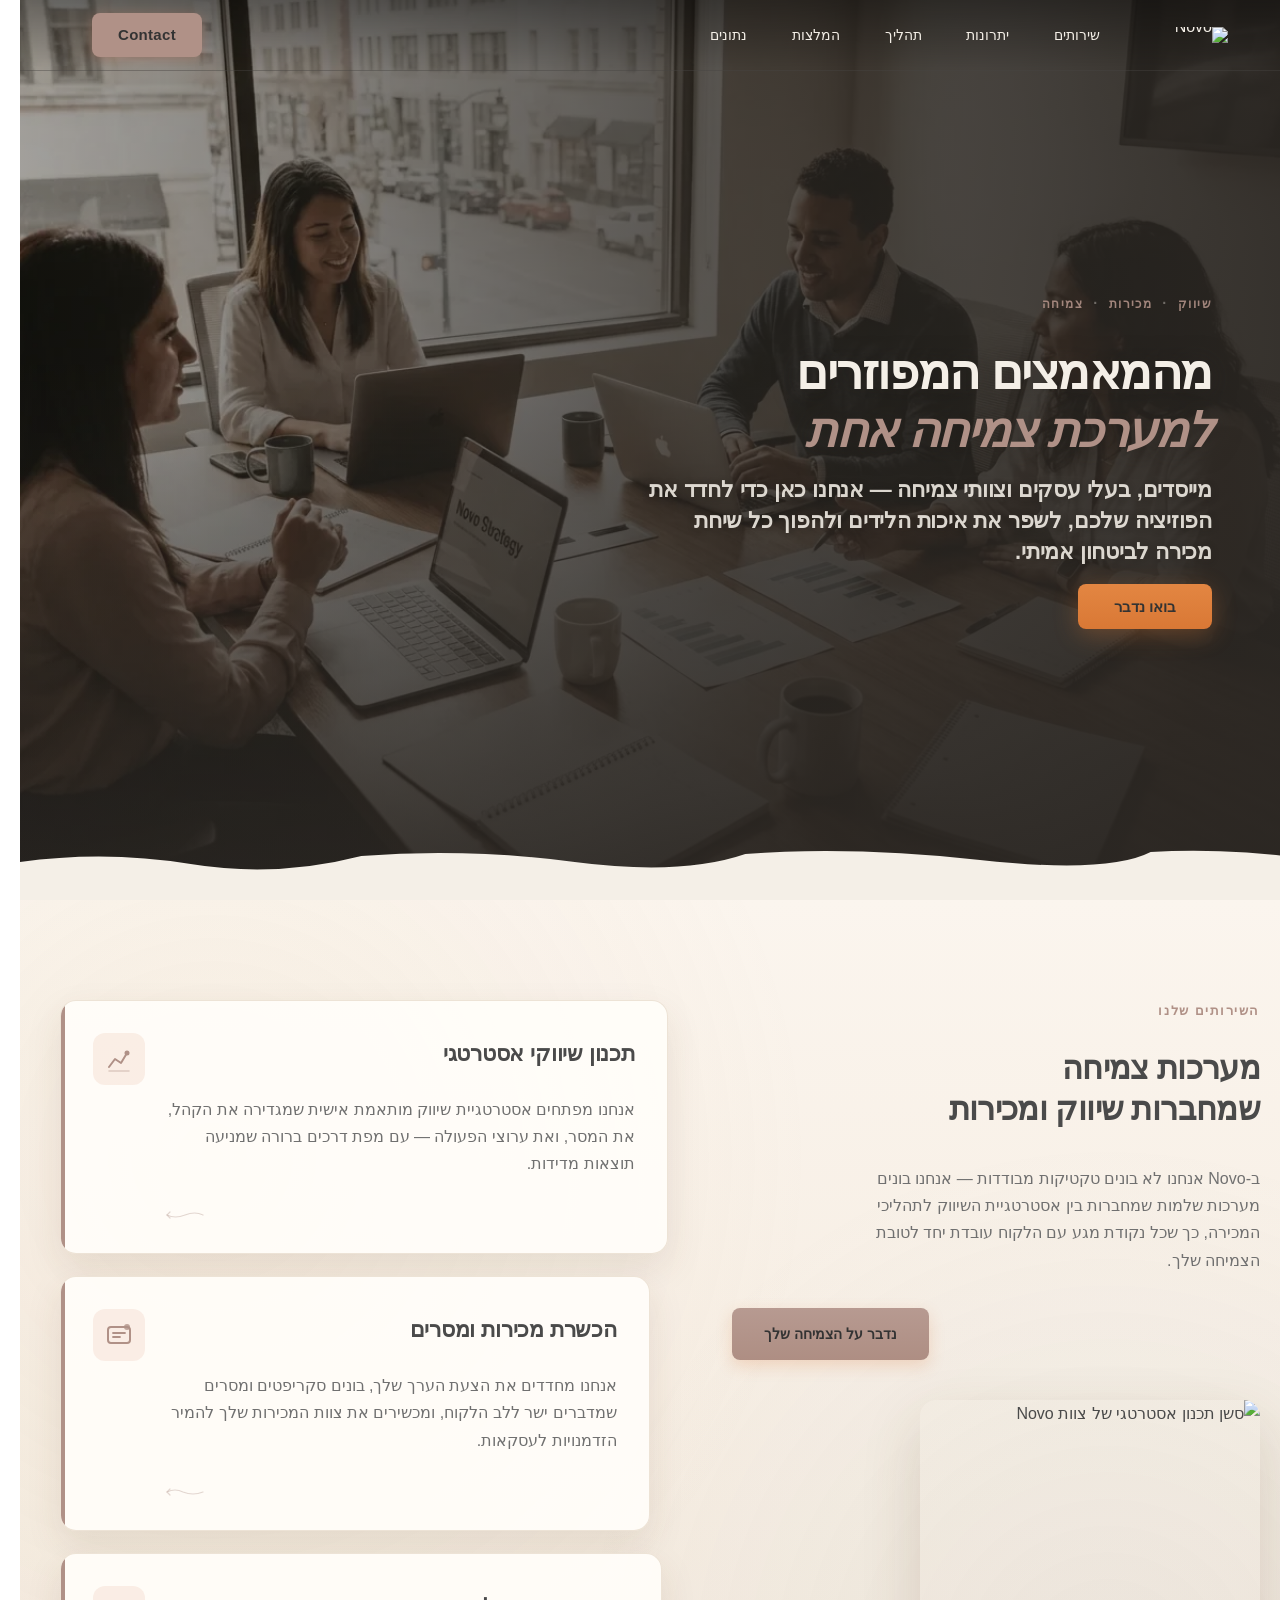
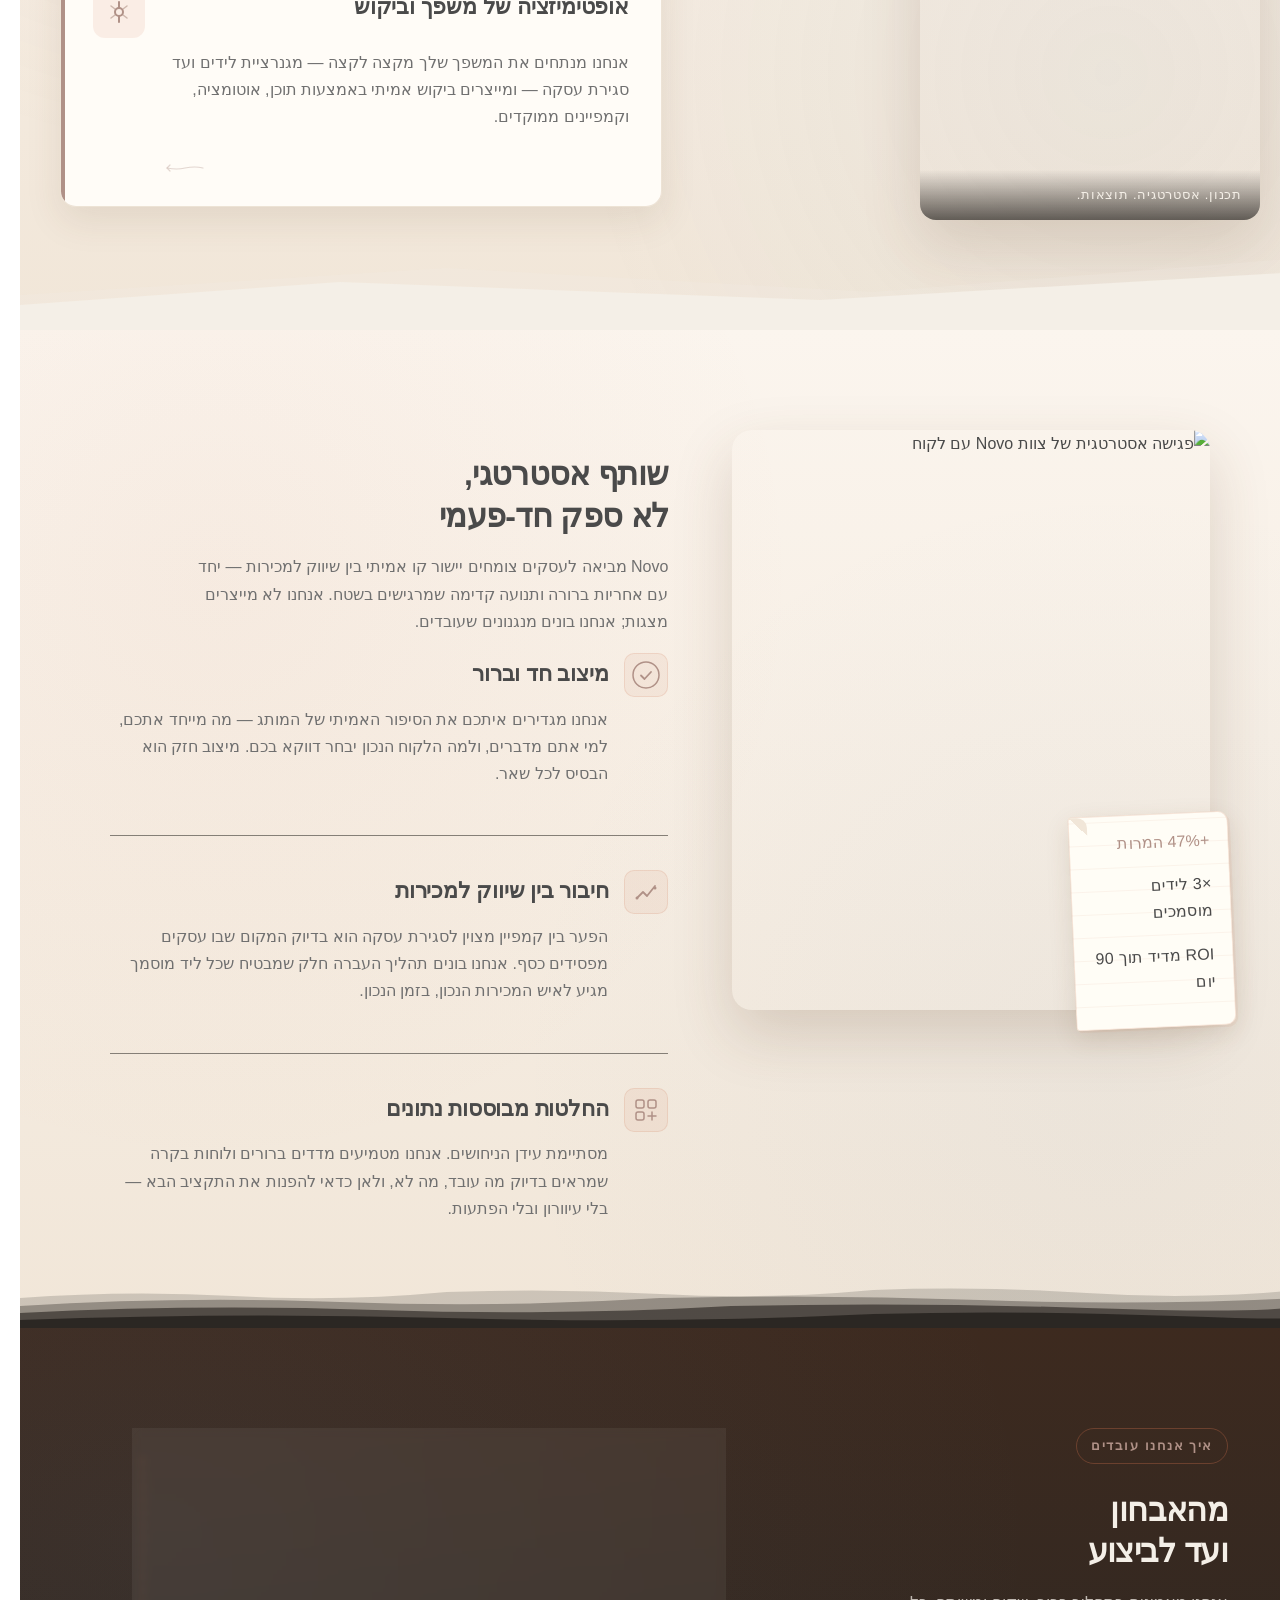
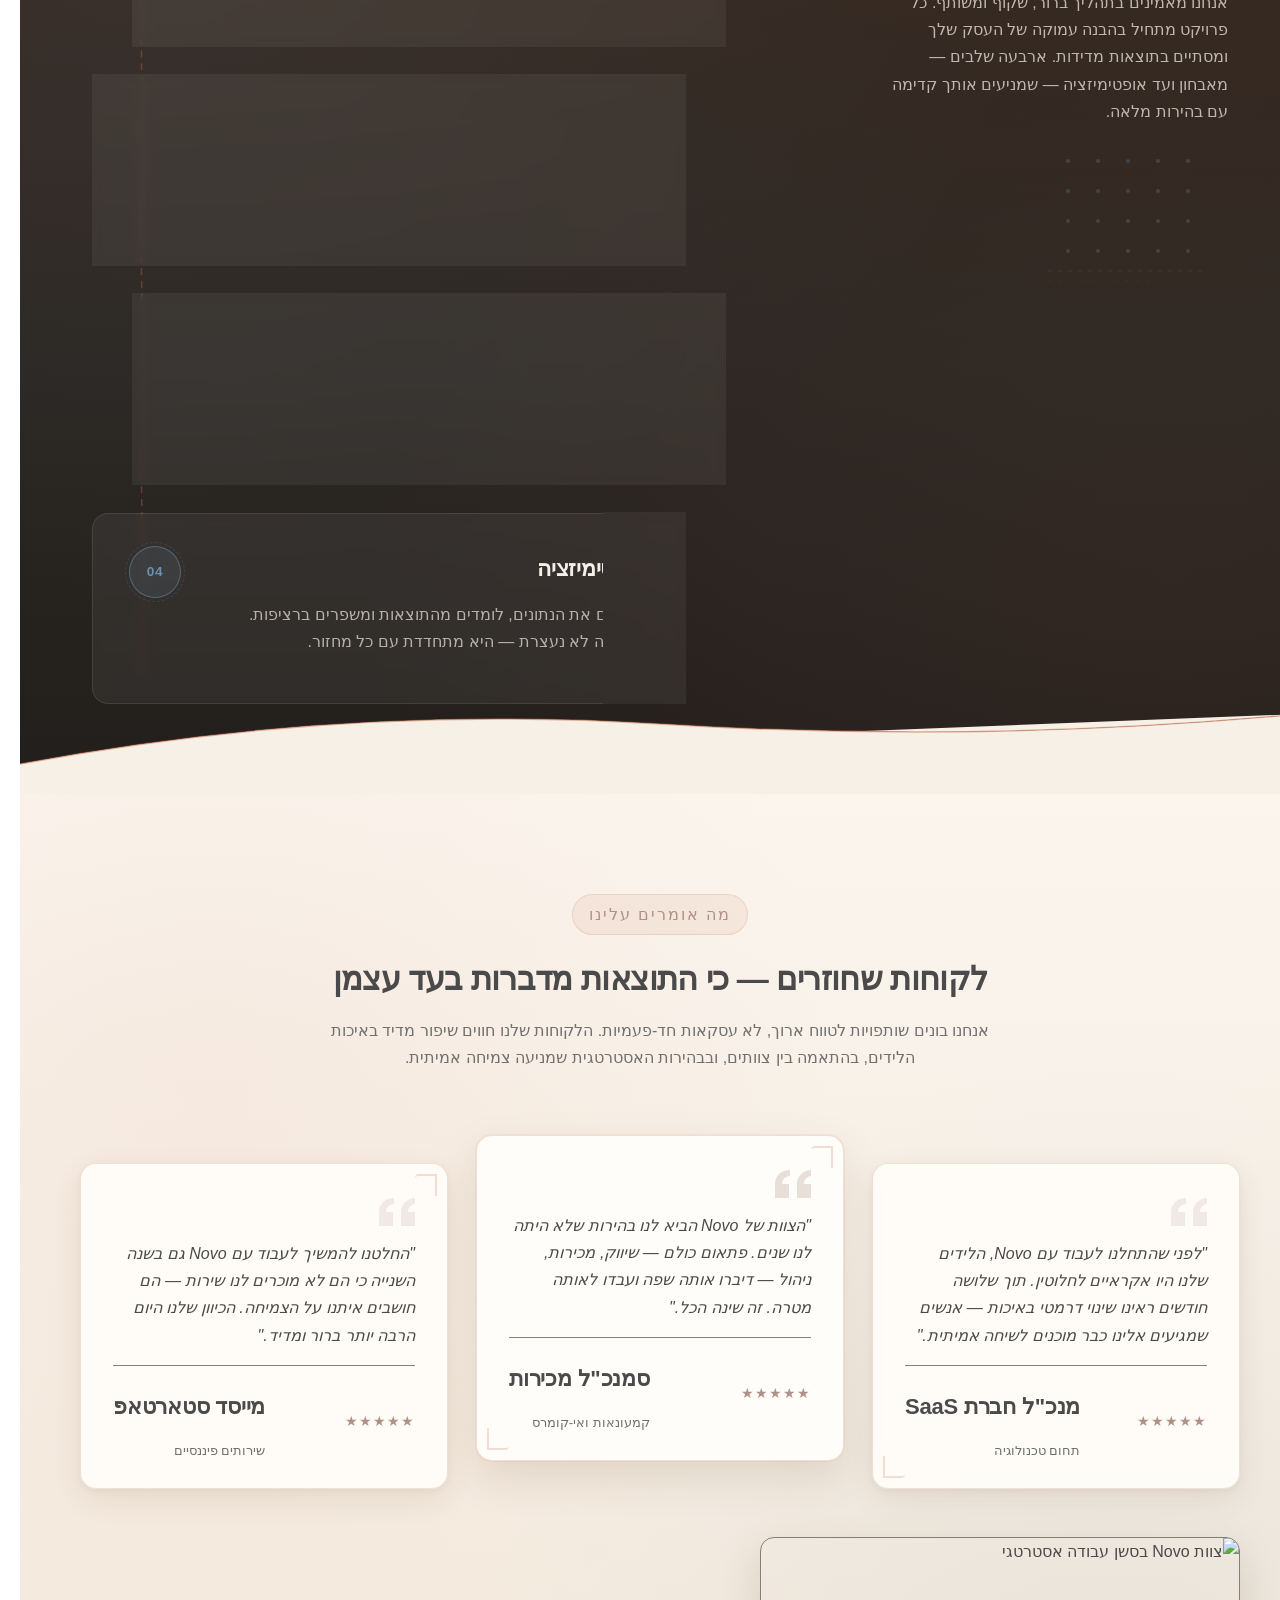
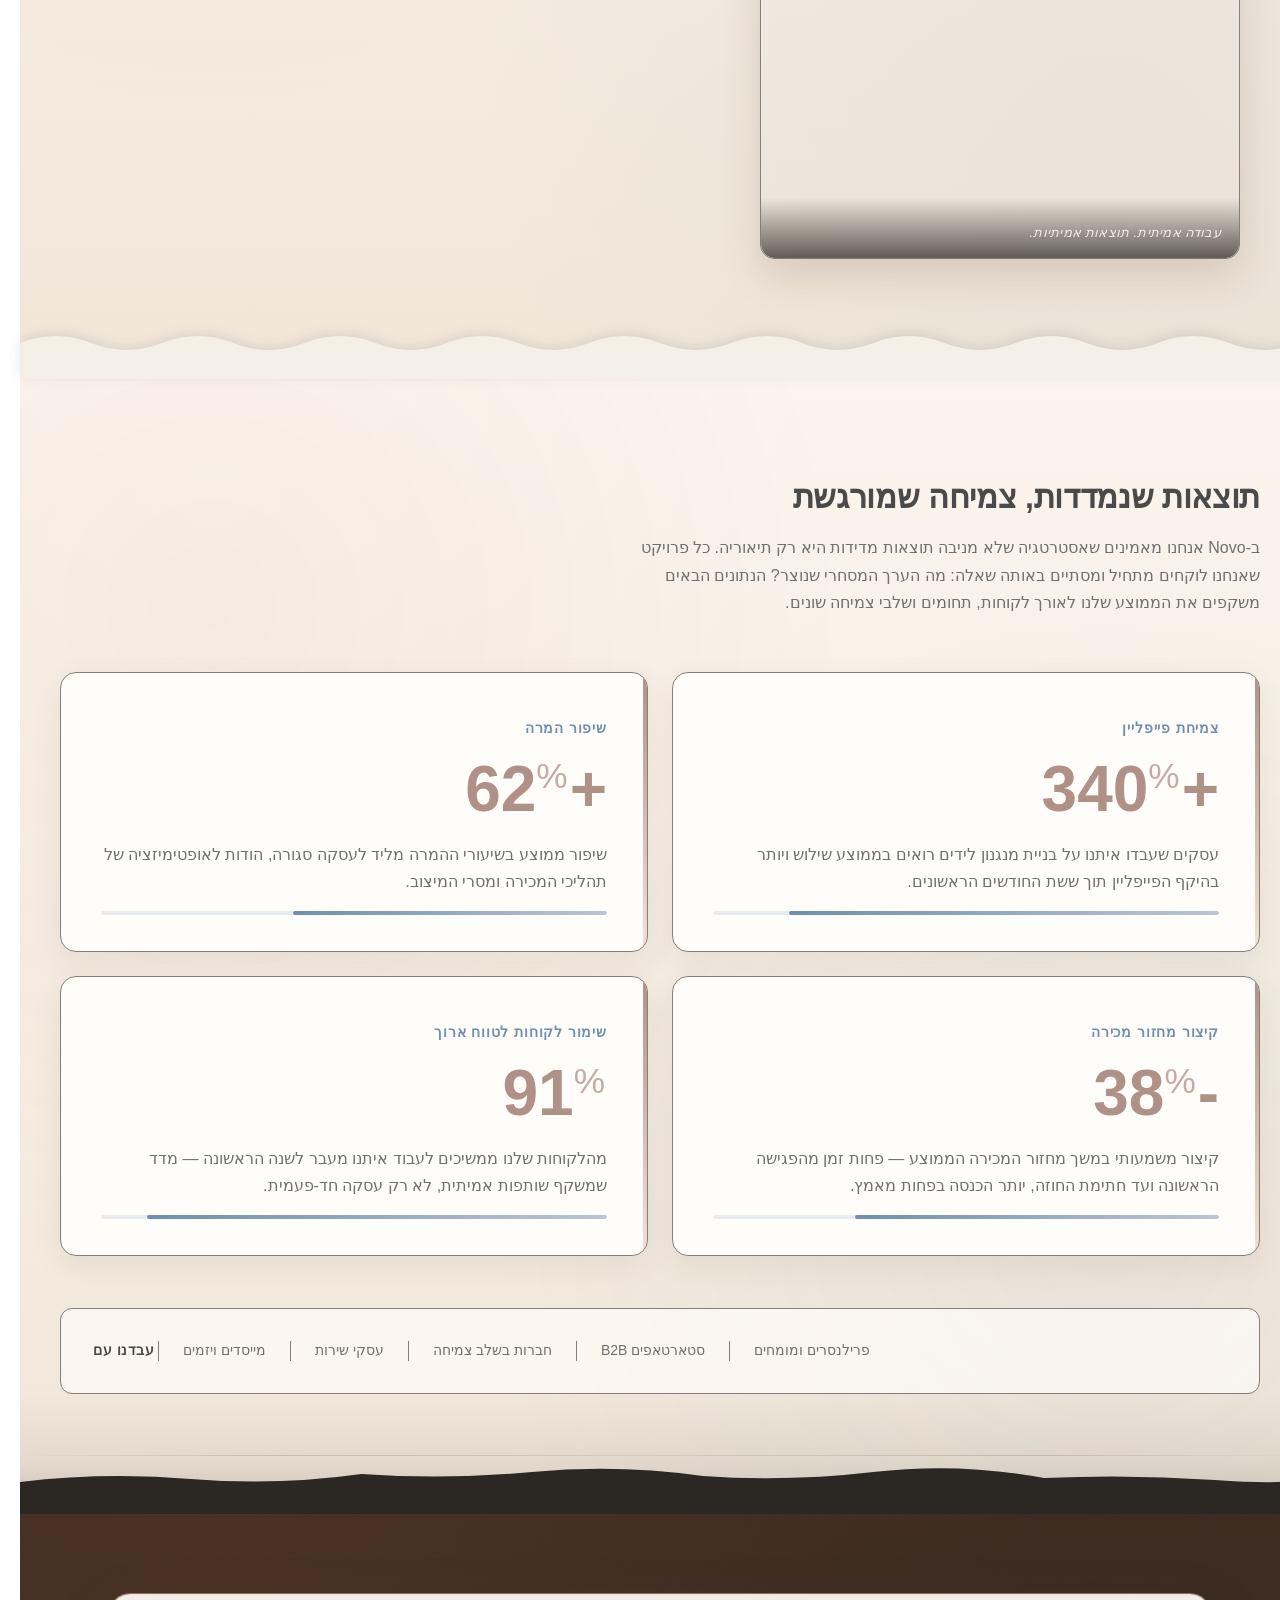
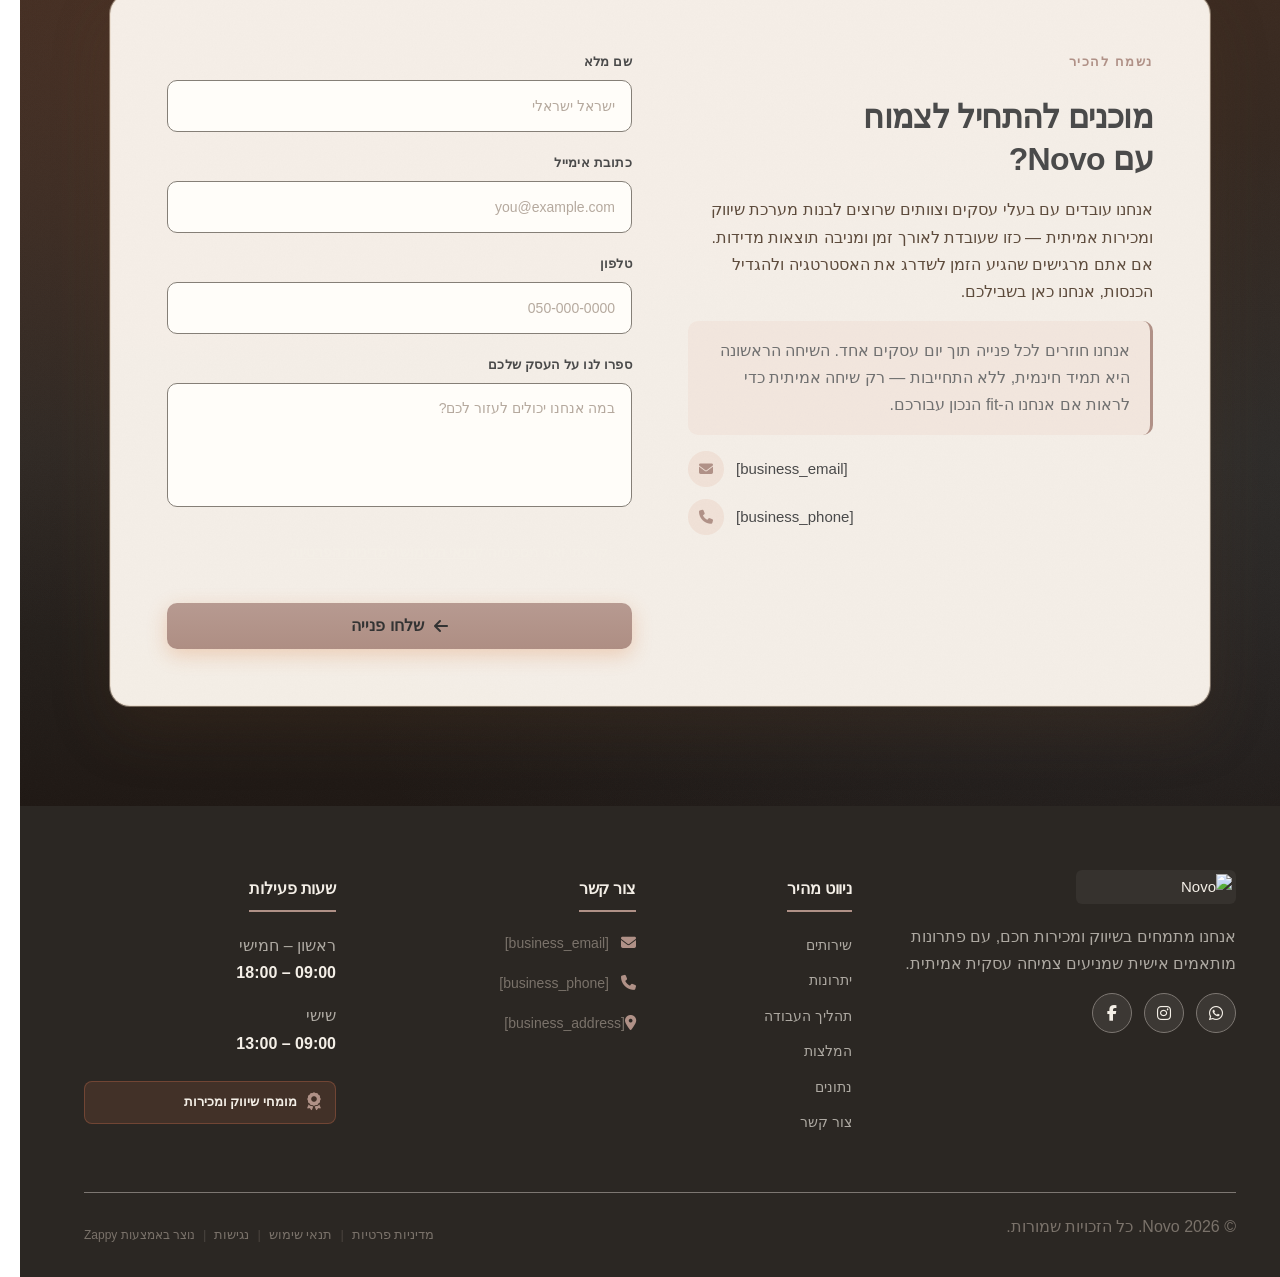
==== public/index.html @ 5948b5c8 "Background sync: Progressive GitHub Sync" ====
<!doctype html><html dir="rtl" lang="he"><head><meta charset="UTF-8"><meta content="width=device-width,initial-scale=1" name="viewport"><meta content="index, follow" name="robots"><title>novo platform inc — Novo</title><meta content="A marketing and sales agency focused on helping businesses grow through strategic marketing and sales solutions. The agency appears to be looking for a high-con" name="description"><meta content="novo platform inc, novo banco nbnet, Novo, novo" name="keywords"><link href="/assets/favicon.ico" rel="icon" type="image/x-icon"><link href="/assets/favicon-16x16.png" rel="icon" type="image/png" sizes="16x16"><link href="/assets/favicon-32x32.png" rel="icon" type="image/png" sizes="32x32"><link href="/assets/favicon-48x48.png" rel="icon" type="image/png" sizes="48x48"><link href="/assets/favicon-192x192.png" rel="icon" type="image/png" sizes="192x192"><link href="/assets/favicon-512x512.png" rel="icon" type="image/png" sizes="512x512"><link href="/assets/apple-touch-icon.png" rel="apple-touch-icon"><script>!function(){"use strict";var t="89488ac2-c0d1-449c-a94c-e8752036ae5c",e="https://api.zappy5.com/api/analytics/track",a=18e5,n=2592e6,o=!0,i=!0,r=!0;var s=function(){var e="zappy_visitor_"+t,a=null;try{if(a=localStorage.getItem(e)){var o=JSON.parse(a),i=Date.now();if(i-o.created<n)return o.lastSeen=i,localStorage.setItem(e,JSON.stringify(o)),o.id}}catch(t){console.warn("Zappy Analytics: LocalStorage not available")}var r="zv_"+Date.now()+"_"+Math.random().toString(36).substr(2,9);try{localStorage.setItem(e,JSON.stringify({id:r,created:Date.now(),lastSeen:Date.now()}))}catch(t){}return r}(),c=function(){var e="zappy_session_"+t,n=null;try{if(n=sessionStorage.getItem(e)){var o=JSON.parse(n),i=Date.now();if(i-o.timestamp<a)return o.timestamp=i,sessionStorage.setItem(e,JSON.stringify(o)),o.id}}catch(t){console.warn("Zappy Analytics: SessionStorage not available")}var r="zs_"+Date.now()+"_"+Math.random().toString(36).substr(2,9);try{sessionStorage.setItem(e,JSON.stringify({id:r,timestamp:Date.now()}))}catch(t){}return r}();function l(a,n){n=n||{};var o={website_id:t,event_type:a,page_path:window.location.pathname,referrer:document.referrer||"direct",visitor_id:s,session_id:c,metadata:n};if(navigator.sendBeacon){var i=new Blob([JSON.stringify(o)],{type:"application/json"});navigator.sendBeacon(e,i)}else fetch(e,{method:"POST",headers:{"Content-Type":"application/json"},body:JSON.stringify(o),keepalive:!0}).catch(function(t){console.warn("Zappy Analytics: Failed to track event",t)})}o&&l("pageview",{title:document.title,url:window.location.href}),i&&document.addEventListener("click",function(t){var e=t.target;if("BUTTON"===e.tagName||e.closest("button")){var a="BUTTON"===e.tagName?e:e.closest("button");l("click",{element:"button",text:a.textContent.trim().substring(0,100),id:a.id||null,class:a.className||null})}else if("A"===e.tagName||e.closest("a")){var n="A"===e.tagName?e:e.closest("a");l("navigation",{element:"link",text:n.textContent.trim().substring(0,100),href:n.href,external:n.hostname!==window.location.hostname})}},!0),r&&document.addEventListener("submit",function(t){var e=t.target;l("form_submit",{form_id:e.id||null,form_name:e.name||null,form_action:e.action||null,form_method:e.method||"GET"})},!0);var d=Date.now();window.addEventListener("beforeunload",function(){l("page_unload",{time_on_page:Math.floor((Date.now()-d)/1e3),page_path:window.location.pathname})}),window.zappyAnalytics={track:l,getVisitorId:function(){return s},getSessionId:function(){return c}}}()</script><meta content="novo platform inc — Novo" property="og:title"><meta content="A marketing and sales agency focused on helping businesses grow through strategic marketing and sales solutions. The agency appears to be looking for a high-con" property="og:description"><meta content="website" property="og:type"><meta content="he_IL" property="og:locale"><meta content="summary_large_image" name="twitter:card"><meta content="novo platform inc — Novo" name="twitter:title"><meta content="A marketing and sales agency focused on helping businesses grow through strategic marketing and sales solutions. The agency appears to be looking for a high-con" name="twitter:description"><link href="https://cdnjs.cloudflare.com/ajax/libs/font-awesome/6.4.0/css/all.min.css" rel="stylesheet"><link href="/assets/favicon.ico" rel="icon" type="image/x-icon"><link href="/assets/favicon-16x16.png" rel="icon" type="image/png" sizes="16x16"><link href="/assets/favicon-32x32.png" rel="icon" type="image/png" sizes="32x32"><link href="/assets/favicon-48x48.png" rel="icon" type="image/png" sizes="48x48"><link href="/assets/favicon-192x192.png" rel="icon" type="image/png" sizes="192x192"><link href="/assets/favicon-512x512.png" rel="icon" type="image/png" sizes="512x512"><link href="/assets/apple-touch-icon.png" rel="apple-touch-icon"><link href="https://cdn.jsdelivr.net/npm/vanilla-cookieconsent@3/dist/cookieconsent.css" rel="stylesheet"><script src="https://cdn.jsdelivr.net/npm/vanilla-cookieconsent@3/dist/cookieconsent.umd.js"></script><script src="https://cdn.jsdelivr.net/gh/mickidum/acc_toolbar/acctoolbar/acctoolbar.min.js"></script><style data-zappy-section-v2-css="true">.index-hero-section{position:relative;width:100%;min-height:100vh;overflow:visible;background:#2b2723;color:var(--text-light);padding-bottom:80px;display:flex;align-items:center;direction:rtl}.index-hero-section .index-hero-bg-wrapper{position:absolute;inset:0;width:100%;height:100%;z-index:0;overflow:hidden}.index-hero-section .index-hero-bg{position:absolute;inset:0;width:100%;height:100%;background-size:cover;background-position:center;filter:saturate(.75) brightness(.88)}.index-hero-section .index-hero-scrim{position:absolute;inset:0;width:100%;height:100%;background-image:linear-gradient(to left,rgba(43,39,35,.92) 0,rgba(43,39,35,.72) 50%,rgba(43,39,35,.3) 100%),linear-gradient(to top,rgba(43,39,35,.85) 0,transparent 60%);z-index:1;pointer-events:none}.index-hero-section .index-hero-content-wrapper{position:relative;z-index:10;width:100%;max-width:1200px;margin:0 auto;padding:160px 48px 60px}.index-hero-section .index-hero-inner{max-width:680px;margin-inline-start:0;text-align:right}.index-hero-section .index-hero-eyebrow{display:flex;flex-direction:row;align-items:center;justify-content:flex-start;gap:10px;margin-bottom:28px;font-family:Manrope,sans-serif;font-size:.75rem;font-weight:600;letter-spacing:.12em;text-transform:uppercase;color:var(--primary);opacity:.9}.index-hero-section .index-hero-dot{color:var(--text-light);opacity:.4;font-size:.9rem}.index-hero-section .index-hero-h1{font-family:Fraunces,Cormorant,Georgia,'Times New Roman',serif;font-size:3.75rem;font-weight:400;letter-spacing:-.03em;line-height:1.1;color:var(--text-light);margin:0 0 24px 0;text-shadow:0 2px 24px rgba(43,39,35,.5)}.index-hero-section .index-hero-h1-accent{color:var(--primary);font-style:italic}.index-hero-section .index-hero-h3{font-family:Manrope,sans-serif;font-size:1.125rem;font-weight:400;line-height:1.7;color:var(--text-light);opacity:.88;margin:0 0 40px 0;max-width:580px;text-shadow:0 1px 8px rgba(43,39,35,.4)}.index-hero-section .index-hero-ctas{display:flex;flex-direction:row;align-items:center;gap:16px;flex-wrap:wrap}.index-hero-section .index-hero-btn-primary{display:inline-block;background:linear-gradient(180deg,#e38642 0,#d97835 100%);color:#fffdf9;padding:15px 36px;border-radius:8px;border:none;font-family:Manrope,sans-serif;font-weight:600;font-size:.9375rem;line-height:1;text-decoration:none;box-shadow:0 6px 24px rgba(217,120,53,.32);transition:all .3s ease;cursor:pointer;white-space:nowrap}.index-hero-section .index-hero-btn-primary:hover{transform:translateY(-3px);box-shadow:0 12px 32px rgba(217,120,53,.42);color:#fffdf9}.index-hero-section .index-hero-btn-secondary{display:inline-block;background:rgba(244,239,231,.1);color:var(--text-light);padding:14px 34px;border-radius:8px;border:1px solid rgba(244,239,231,.3);font-family:Manrope,sans-serif;font-weight:500;font-size:.9375rem;line-height:1;text-decoration:none;backdrop-filter:blur(4px);transition:all .3s ease;cursor:pointer;white-space:nowrap}.index-hero-section .index-hero-btn-secondary:hover{background:rgba(244,239,231,.18);border-color:rgba(244,239,231,.55);transform:translateY(-3px);color:var(--text-light)}.index-hero-section .index-hero-divider-wrapper{position:absolute;bottom:0;left:0;width:100%;height:80px;pointer-events:none;z-index:5}.index-hero-section .index-hero-divider-wrapper svg{display:block;width:100%;height:100%}@media (max-width:768px){.index-hero-section{min-height:100vh;padding-bottom:60px}.index-hero-section .index-hero-content-wrapper{padding:110px 20px 40px}.index-hero-section .index-hero-inner{max-width:100%}.index-hero-section .index-hero-h1{font-size:2.4rem;line-height:1.15;margin-bottom:18px}.index-hero-section .index-hero-h3{font-size:1rem;margin-bottom:32px}.index-hero-section .index-hero-ctas{flex-direction:column;align-items:flex-start;gap:12px}.index-hero-section .index-hero-btn-primary,.index-hero-section .index-hero-btn-secondary{width:100%;text-align:center;padding:14px 24px}.index-hero-section .index-hero-eyebrow{margin-bottom:20px}.index-hero-section .index-hero-scrim{background-image:linear-gradient(to left,rgba(43,39,35,.95) 0,rgba(43,39,35,.85) 60%,rgba(43,39,35,.5) 100%),linear-gradient(to top,rgba(43,39,35,.9) 0,transparent 55%)}}</style><link href="/styles.css" rel="stylesheet"><style id="zappy-dropdown-submenu-styles">#navMenu li:has(.sub-menu),.nav-menu li:has(.sub-menu),.navbar li:has(.sub-menu),nav li:has(.sub-menu){position:relative}#navMenu .sub-menu,.nav-menu .sub-menu,.navbar .sub-menu,nav .sub-menu{display:block!important;position:absolute!important;top:100%;left:0;min-width:220px;background:#fff;border-radius:8px;box-shadow:0 8px 25px rgba(0,0,0,.15);padding:8px 0;opacity:0;visibility:hidden;transform:translateY(10px);transition:all .3s ease;z-index:1000;list-style:none;pointer-events:none}#navMenu li:hover>.sub-menu,.nav-menu li:hover>.sub-menu,.navbar li:hover>.sub-menu,nav li:hover>.sub-menu{opacity:1!important;visibility:visible!important;transform:translateY(0)!important;pointer-events:auto!important}.sub-menu li{list-style:none;margin:0;padding:0}.sub-menu a{display:block!important;padding:10px 16px!important;color:var(--text-dark,#333)!important;font-weight:500;text-decoration:none;white-space:nowrap;transition:background-color .2s}.sub-menu a:hover{background-color:#f5f5f5}[dir=rtl] .nav-menu .sub-menu,[dir=rtl] .navbar .sub-menu,[dir=rtl] nav .sub-menu,html[lang=ar] .nav-menu .sub-menu,html[lang=ar] .navbar .sub-menu,html[lang=ar] nav .sub-menu,html[lang=he] .nav-menu .sub-menu,html[lang=he] .navbar .sub-menu,html[lang=he] nav .sub-menu{left:auto!important;right:0!important}.sub-menu:empty,.sub-menu:not(:has(li)),.sub-menu:not(:has(li:not(.zappy-hidden-menu-item))){display:none!important;opacity:0!important;visibility:hidden!important;pointer-events:none!important}li:has(.menu-group-title):hover>.sub-menu{opacity:1!important;visibility:visible!important;transform:translateY(0)!important;pointer-events:auto!important}#navMenu>li>.menu-group-title,.nav-menu>li>.menu-group-title{display:inline-block;padding:.5rem 1rem;cursor:default;user-select:none}@media (max-width:768px){#navMenu .sub-menu,.nav-menu .sub-menu,.navbar .sub-menu,nav .sub-menu{position:static!important;transform:none!important;box-shadow:none!important;background:0 0!important;max-height:0;overflow:hidden;opacity:0;visibility:hidden;transition:max-height .3s ease,opacity .3s ease;padding:0!important;border-radius:0!important}.sub-menu.mobile-expanded{max-height:500px!important;opacity:1!important;visibility:visible!important;padding:8px 0 8px 16px!important}[dir=rtl] .sub-menu.mobile-expanded,html[lang=he] .sub-menu.mobile-expanded{padding:8px 16px 8px 0!important}#navMenu li:hover>.sub-menu,.nav-menu li:hover>.sub-menu,.navbar li:hover>.sub-menu,nav li:hover>.sub-menu{opacity:0;visibility:hidden;pointer-events:none}#navMenu li>.sub-menu.mobile-expanded,.nav-menu li>.sub-menu.mobile-expanded,.navbar li>.sub-menu.mobile-expanded,nav li>.sub-menu.mobile-expanded{opacity:1!important;visibility:visible!important;pointer-events:auto!important}#navMenu li:has(.sub-menu),.nav-menu li:has(.sub-menu),.navbar li:has(.sub-menu),nav li:has(.sub-menu){display:flex!important;flex-wrap:wrap!important;align-items:center!important;position:relative!important;min-height:44px!important}#navMenu li:has(.sub-menu)>a,.nav-menu li:has(.sub-menu)>a,.navbar li:has(.sub-menu)>a,nav li:has(.sub-menu)>a{flex:1!important;min-width:0!important}#navMenu li:has(.sub-menu)>.menu-group-title,.nav-menu li:has(.sub-menu)>.menu-group-title,.navbar li:has(.sub-menu)>.menu-group-title,nav li:has(.sub-menu)>.menu-group-title{flex:1!important;min-width:0!important;padding:0!important;line-height:inherit!important}#navMenu li:has(.sub-menu)>.sub-menu,.nav-menu li:has(.sub-menu)>.sub-menu,.navbar li:has(.sub-menu)>.sub-menu,nav li:has(.sub-menu)>.sub-menu{flex-basis:100%!important;width:100%!important}#navMenu li:has(.sub-menu)>a [class*=arrow],#navMenu li:has(.sub-menu)>a [class*=chevron],.nav-menu li:has(.sub-menu)>a .fa-angle-down,.nav-menu li:has(.sub-menu)>a .fa-chevron-down,.nav-menu li:has(.sub-menu)>a [class*=arrow],.nav-menu li:has(.sub-menu)>a [class*=chevron],nav li:has(.sub-menu)>a [class*=arrow],nav li:has(.sub-menu)>a [class*=chevron]{display:none!important;visibility:hidden!important}.mobile-submenu-toggle{display:flex!important;align-items:center!important;justify-content:center!important;width:44px!important;height:auto!important;background:0 0!important;border:none!important;cursor:pointer!important;color:var(--text-dark)!important;position:static!important;flex-shrink:0!important;align-self:stretch!important;z-index:2!important;padding:0!important;margin:0!important}.mobile-submenu-toggle::after{content:''!important;width:0!important;height:0!important;border-left:6px solid transparent!important;border-right:6px solid transparent!important;border-top:7px solid currentColor!important;transition:transform .3s ease!important}.mobile-submenu-toggle.expanded::after{transform:rotate(180deg)!important}.sub-menu a{padding:10px 0!important;display:block!important;color:var(--text-dark)!important}.navbar .sub-menu li a,.zappy-products-dropdown .sub-menu a,nav.navbar .sub-menu li a{color:var(--text-dark)!important}}@media (min-width:769px){.mobile-submenu-toggle{display:none!important}}</style><style id="mobile-lang-menu-deployed-css">@media (max-width:768px){.lang-switcher,.nav-container .lang-switcher,.nav-cta-container .lang-switcher,.nav-ecommerce-icons .lang-switcher,.nav-icons-left .lang-switcher,.navbar .lang-switcher,.navbar .nav-cta-container .lang-switcher{display:none!important}.mobile-lang-menu{width:100%;border-top:1px solid rgba(128,128,128,.2);padding:8px 0 0 0;margin-top:8px}.mobile-lang-toggle{display:flex!important;align-items:center;justify-content:space-between;width:100%;padding:12px 16px;background:0 0;border:none;cursor:pointer;font-size:15px;color:inherit;font-family:inherit}.mobile-lang-toggle::after{content:'';display:inline-block;width:8px;height:8px;border-right:2px solid currentColor;border-bottom:2px solid currentColor;transform:rotate(45deg);transition:transform .3s ease;margin-left:8px}.mobile-lang-toggle.expanded::after{transform:rotate(-135deg)}.mobile-lang-options{max-height:0;overflow:hidden;transition:max-height .3s ease}.mobile-lang-options.expanded{max-height:300px}.mobile-lang-option{display:flex!important;align-items:center;gap:10px;padding:10px 24px;text-decoration:none;color:inherit;font-size:14px;font-family:inherit}.mobile-lang-option:hover{background:rgba(128,128,128,.1)}.mobile-lang-option.active{font-weight:600;opacity:.7;pointer-events:none}.mobile-lang-option img{width:20px;height:20px;border-radius:50%}}@media (min-width:769px){.mobile-lang-menu{display:none!important}}</style><style id="zappy-widget-visibility">#mic-access-tool-box,#mic-access-tool-general-button,#mic-init-access-tool #mic-access-tool-box,#mic-init-access-tool #mic-access-tool-general-button,#mic-init-access-tool .mic-access-tool-general-button,._access-icon,._access-menu,.mic-access-tool-box,.mic-access-tool-general-button,div[id*=mic-access-tool-box]{display:none!important;visibility:hidden!important;opacity:0!important;pointer-events:none!important}</style></head><body><nav class="navbar" dir="rtl"><button class="mobile-toggle" aria-label="Menu" id="mobileToggle"><svg viewBox="0 0 24 24" fill="none" height="24" width="24" class="hamburger-icon"><path d="M3 12h18M3 6h18M3 18h18" stroke="currentColor" stroke-width="2" stroke-linecap="round"></path></svg><svg viewBox="0 0 24 24" fill="none" height="24" width="24" class="close-icon" style="display:none"><path d="M18 6L6 18M6 6l12 12" stroke="currentColor" stroke-width="2" stroke-linecap="round"></path></svg></button><button class="phone-header-btn" aria-label="Call" data-phone=""><svg viewBox="0 0 24 24" fill="currentColor" height="20" width="20"><path d="M22 16.92v3a2 2 0 0 1-2.18 2 19.79 19.79 0 0 1-8.63-3.07 19.5 19.5 0 0 1-6-6 19.79 19.79 0 0 1-3.07-8.67A2 2 0 0 1 4.11 2h3a2 2 0 0 1 2 1.72 12.84 12.84 0 0 0 .7 2.81 2 2 0 0 1-.45 2.11L8.09 9.91a16 16 0 0 0 6 6l1.27-1.27a2 2 0 0 1 2.11-.45 12.84 12.84 0 0 0 2.81.7A2 2 0 0 1 22 16.92z"></path></svg></button><div class="nav-container"><div class="nav-right-group"><div class="nav-brand"><a href="/" class="logo-link"><img alt="Novo" src="/assets/novo-logo.webp" class="logo"></a></div><ul class="nav-menu" id="navMenu"><li><a href="#services">שירותים</a></li><li><a href="#benefits">יתרונות</a></li><li><a href="#process">תהליך</a></li><li><a href="#testimonials">המלצות</a></li><li><a href="#stats">נתונים</a></li></ul></div><div class="nav-cta-container"><a href="#contact" class="nav-cta-btn">Contact</a></div></div></nav><script>window.addEventListener("load",function(){const e=document.querySelector(".navbar, nav, header");if(!e)return void console.log("[Navbar] Navbar element not found");let t=document.getElementById("mobileToggle")||document.querySelector(".mobile-toggle")||document.querySelector(".hamburger")||document.querySelector(".hamburger-menu")||document.querySelector(".menu-toggle")||document.querySelector(".burger-menu")||document.querySelector('[aria-label="Menu"]')||document.querySelector('[aria-label="תפריט"]');const o=document.querySelector(".phone-header-btn"),n=window.getComputedStyle(e);let r=n.backgroundColor;if(console.log("[Navbar] Initial navbar background:",r),"transparent"===r||"rgba(0, 0, 0, 0)"===r||r.startsWith("rgba")&&r.includes(", 0)")){const e=n.backgroundImage;if(e&&"none"!==e)console.log("[Navbar] Navbar has background image/gradient, using dark text"),r="rgb(240, 240, 240)";else{const e=window.getComputedStyle(document.body).backgroundColor;console.log("[Navbar] Navbar transparent, using body background:",e),r=e}}const i=r.match(/\d+/g);if(i&&i.length>=3){const e=(.299*parseInt(i[0])+.587*parseInt(i[1])+.114*parseInt(i[2]))/255;console.log("[Navbar] Mobile button colors preserved from Claude CSS (luminance:",e.toFixed(2)+")");const n=document.createElement("style");n.id="zappy-mobile-nav-fix";document.documentElement.lang;document.documentElement.dir,n.textContent='\n        /* Hide mobile buttons on desktop, show only on mobile */\n        @media (min-width: 769px) {\n          .mobile-toggle,\n          .phone-header-btn {\n            display: none !important;\n          }\n        }\n        \n        /* Show and position mobile buttons correctly on mobile */\n        @media (max-width: 768px) {\n          .mobile-toggle,\n          .phone-header-btn {\n            position: absolute !important;\n            top: 50% !important;\n            transform: translateY(-50%) !important;\n            z-index: 1001 !important;\n            display: flex !important;\n            align-items: center !important;\n            justify-content: center !important;\n            width: 36px !important;\n            height: 36px !important;\n            border-radius: 50% !important;\n            border: none !important;\n            cursor: pointer !important;\n            padding: 6px !important;\n            background: none !important;\n            color: var(--nav-text, var(--text-dark)) !important;\n          }\n          \n          /* LTR positioning (default): hamburger LEFT, phone RIGHT */\n          html:not([dir="rtl"]):not([lang="he"]):not([lang="ar"]) .mobile-toggle,\n          html[dir="ltr"] .mobile-toggle {\n            left: 12px !important;\n            right: auto !important;\n          }\n          html:not([dir="rtl"]):not([lang="he"]):not([lang="ar"]) .phone-header-btn,\n          html[dir="ltr"] .phone-header-btn {\n            right: 12px !important;\n            left: auto !important;\n          }\n          \n          /* RTL positioning: hamburger RIGHT, phone LEFT */\n          html[dir="rtl"] .mobile-toggle,\n          html[lang="he"] .mobile-toggle,\n          html[lang="ar"] .mobile-toggle {\n            right: 12px !important;\n            left: auto !important;\n          }\n          html[dir="rtl"] .phone-header-btn,\n          html[lang="he"] .phone-header-btn,\n          html[lang="ar"] .phone-header-btn {\n            left: 12px !important;\n            right: auto !important;\n          }\n          \n          /* CRITICAL: Ensure nav-container has min-height on mobile */\n          /* All children are positioned absolutely/fixed on mobile, so height:auto collapses to 0 */\n          .nav-container {\n            min-height: 70px !important;\n            position: relative !important;\n          }\n          \n          /* Ensure SVG icons are properly sized and inherit color */\n          .mobile-toggle svg,\n          .phone-header-btn svg {\n            width: 24px !important;\n            height: 24px !important;\n            /* Don\'t force display - let JavaScript control hamburger/close toggle */\n          }\n          \n          /* Reset nav-cta-container on mobile - remove desktop box-shadow/padding */\n          /* that creates a visible ghost box when CTA button is hidden */\n          .nav-cta-container {\n            box-shadow: none !important;\n            padding: 0 !important;\n          }\n          \n          /* Hide nav-cta-container entirely on mobile when there\'s no lang-switcher */\n          /* (only the CTA button is inside, and it\'s hidden on mobile) */\n          .nav-cta-container:not(:has(.lang-switcher)) {\n            display: none !important;\n          }\n          \n          /* CRITICAL: Prevent hero image fade gradient from bleeding over headline text */\n          /* The .image-fade-gradient has bottom: -30px (extends below parent) */\n          /* On mobile stacked layout, this overlaps the h1 text below the image */\n          .hero-image-column {\n            overflow: hidden !important;\n          }\n          .image-fade-gradient {\n            bottom: 0 !important;\n          }\n          \n          /* Hide desktop language switcher on mobile - hamburger menu handles it */\n          /* High specificity to override stored CSS */\n          .lang-switcher,\n          .nav-cta-container .lang-switcher,\n          .nav-container .lang-switcher,\n          .navbar .lang-switcher,\n          .navbar .nav-cta-container .lang-switcher {\n            display: none !important;\n          }\n        }\n      ';const r=document.getElementById("zappy-mobile-nav-fix");r&&r.remove(),document.head.appendChild(n),console.log("[Navbar] Critical CSS injected for mobile nav positioning");const l=window.innerWidth<=768;if(t){const e=t.querySelector(".hamburger-icon"),o=t.querySelector(".close-icon");e&&(e.style.setProperty("width","24px","important"),e.style.setProperty("height","24px","important"),e.style.setProperty("display","block","important")),o&&(o.style.setProperty("width","24px","important"),o.style.setProperty("height","24px","important"),o.style.setProperty("display","none","important")),l?(t.style.setProperty("position","absolute","important"),t.style.setProperty("top","50%","important"),t.style.setProperty("transform","translateY(-50%)","important"),t.style.setProperty("z-index","1001","important"),t.style.removeProperty("left"),t.style.removeProperty("right"),console.log("[Navbar] Mobile toggle positioning applied (mobile viewport)")):(t.style.removeProperty("position"),t.style.removeProperty("top"),t.style.removeProperty("transform"),t.style.removeProperty("z-index"),t.style.removeProperty("left"),t.style.removeProperty("right"),console.log("[Navbar] Desktop viewport - cleared mobile toggle inline positioning"))}if(o){const e=o.querySelector("svg");e&&(e.style.width="24px",e.style.height="24px",e.setAttribute("width","24"),e.setAttribute("height","24")),l?(o.style.setProperty("position","absolute","important"),o.style.setProperty("top","50%","important"),o.style.setProperty("transform","translateY(-50%)","important"),o.style.setProperty("z-index","1001","important"),o.style.removeProperty("left"),o.style.removeProperty("right"),console.log("[Navbar] Phone button positioning applied (mobile viewport)")):(o.style.removeProperty("position"),o.style.removeProperty("top"),o.style.removeProperty("transform"),o.style.removeProperty("z-index"),o.style.removeProperty("left"),o.style.removeProperty("right"),console.log("[Navbar] Desktop viewport - cleared phone button inline positioning"))}}else console.log("[Navbar] Could not parse background color:",r);t=document.getElementById("mobileToggle")||document.querySelector(".mobile-toggle")||document.querySelector(".hamburger")||document.querySelector(".hamburger-menu")||document.querySelector(".menu-toggle")||document.querySelector(".burger-menu")||document.querySelector('[aria-label="Menu"]')||document.querySelector('[aria-label="תפריט"]');const l=document.getElementById("navMenu")||document.querySelector(".nav-menu")||document.querySelector(".nav-links")||document.querySelector("nav ul:not(.submenu)");if(!t||!l)return void console.log("[Navbar] Mobile toggle or menu not found:",{toggle:!!t,menu:!!l});l.id||(l.id="navMenu"),console.log("[Navbar] Initializing mobile menu...");const a=t.cloneNode(!0);t.parentNode.replaceChild(a,t),a.addEventListener("click",function(e){e.preventDefault(),e.stopPropagation();const t=this.querySelector(".hamburger-icon"),o=this.querySelector(".close-icon");l.classList.contains("active")?(l.classList.remove("active"),t&&t.style.setProperty("display","block","important"),o&&o.style.setProperty("display","none","important"),document.body.style.overflow="",console.log("[Navbar] Menu closed")):(l.classList.add("active"),t&&t.style.setProperty("display","none","important"),o&&o.style.setProperty("display","block","important"),document.body.style.overflow="hidden",console.log("[Navbar] Menu opened"))}),l.querySelectorAll("a").forEach(function(e){e.addEventListener("click",function(){if("#"===this.getAttribute("href"))return;const e=a.querySelector(".hamburger-icon"),t=a.querySelector(".close-icon");l.classList.remove("active"),e&&e.style.setProperty("display","block","important"),t&&t.style.setProperty("display","none","important"),document.body.style.overflow="",console.log("[Navbar] Menu closed (link clicked)")})});var s=l.querySelectorAll(".dropdown-toggle");s.forEach(function(e){e.addEventListener("click",function(e){e.preventDefault(),e.stopPropagation();var t=this.closest(".nav-dropdown");t&&(t.parentNode.querySelectorAll(".nav-dropdown.open").forEach(function(e){e!==t&&e.classList.remove("open")}),t.classList.toggle("open"),console.log("[Navbar] Dropdown toggled:",t.classList.contains("open")?"open":"closed"))})}),document.addEventListener("click",function(e){e.target.closest(".nav-dropdown")||document.querySelectorAll(".nav-dropdown.open").forEach(function(e){e.classList.remove("open")})}),console.log("[Navbar] Dropdown handlers initialized for "+s.length+" dropdowns"),o&&o.addEventListener("click",function(){const e=document.querySelectorAll('a[href^="tel:"]'),t=e.length>0?e[0].getAttribute("href").replace("tel:",""):"[business_phone]";window.location.href="tel:"+t,console.log("[Navbar] Phone button clicked")}),console.log("[Navbar] Mobile menu initialized successfully");const p=function(){const e=document.querySelector(".whatsapp-float");e&&(window.innerWidth>=769?(e.style.setProperty("display","none","important"),e.style.setProperty("visibility","hidden","important"),e.style.setProperty("opacity","0","important"),e.style.setProperty("pointer-events","none","important"),console.log("[WhatsApp] Button hidden on desktop")):(e.style.removeProperty("display"),e.style.removeProperty("visibility"),e.style.removeProperty("opacity"),e.style.removeProperty("pointer-events"),console.log("[WhatsApp] Button visible on mobile")))};let c;p(),window.addEventListener("resize",function(){clearTimeout(c),c=setTimeout(p,100)})})</script><main><section class="index-hero-section" data-layout-spec="בית-hero" dir="rtl" id="hero" data-hero-type="fullscreen-card" data-zappy-section="true"><div class="index-hero-bg-wrapper"><div class="index-hero-bg" style="background-image:url('assets/site-index-hero-image-1.webp');background-size:cover;background-position:center;width:100%;height:100%"></div><div class="index-hero-scrim"></div></div><div class="index-hero-content-wrapper"><div class="index-hero-inner"><div class="index-hero-eyebrow"><span>שיווק</span><span class="index-hero-dot">·</span><span>מכירות</span><span class="index-hero-dot">·</span><span>צמיחה</span></div><h1 class="index-hero-h1">מהמאמצים המפוזרים<br><span class="index-hero-h1-accent">למערכת צמיחה אחת</span></h1><h3 class="index-hero-h3">מייסדים, בעלי עסקים וצוותי צמיחה — אנחנו כאן כדי לחדד את הפוזיציה שלכם, לשפר את איכות הלידים ולהפוך כל שיחת מכירה לביטחון אמיתי.</h3><div class="index-hero-ctas"><a href="#contact" class="index-hero-btn-primary">בואו נדבר</a></div></div></div><div class="index-hero-divider-wrapper"><svg viewBox="0 0 1200 80" aria-hidden="true" xmlns="http://www.w3.org/2000/svg" data-no-icon-edit="true" preserveAspectRatio="none"><path d="M0,80 L0,42 Q80,30 160,44 T320,36 Q420,28 520,42 T680,34 Q780,26 900,40 T1060,32 Q1130,28 1200,38 L1200,80 Z" fill="#F4EFE7"></path></svg></div></section><section class="index-services-section" data-layout-spec="בית-services" dir="rtl" id="services"><div class="index-services-container"><div class="index-services-start-col"><div class="index-services-text-block"><span class="index-services-label">השירותים שלנו</span><h2 class="index-services-h2">מערכות צמיחה<br>שמחברות שיווק ומכירות</h2><p class="index-services-intro">ב-Novo אנחנו לא בונים טקטיקות מבודדות — אנחנו בונים מערכות שלמות שמחברות בין אסטרטגיית השיווק לתהליכי המכירה, כך שכל נקודת מגע עם הלקוח עובדת יחד לטובת הצמיחה שלך.</p><a href="#contact" class="btn-primary index-services-cta">נדבר על הצמיחה שלך</a></div><div class="index-services-image-tile"><img alt="סשן תכנון אסטרטגי של צוות Novo" src="/assets/site-index-services-image-1.webp" data-context="A warm, editorial-style overhead photo of a collaborative marketing strategy session: open notebooks with handwritten notes, printed campaign plans, coffee cups, sticky notes, and hands reviewing materials on a light wooden table. Warm natural light, sand and terracotta tones, professional yet human atmosphere suitable for a strategic marketing and sales agency." data-placeholder="index-services-image-1" height="560" width="420"><div class="index-services-image-caption">תכנון. אסטרטגיה. תוצאות.</div></div></div><div class="index-services-cards-col"><article class="index-services-card index-services-card--1"><div class="index-services-card-icon"><svg viewBox="0 0 28 28" aria-hidden="true" xmlns="http://www.w3.org/2000/svg" fill="none" height="28" width="28" data-element-type="icon" data-icon-type="svg"><path d="M4 22 L10 14 L16 18 L22 8" stroke="currentColor" stroke-width="2" stroke-linecap="round" stroke-linejoin="round"></path><circle cx="22" cy="8" r="2.5" fill="currentColor"></circle><path d="M4 26 H24" stroke="currentColor" stroke-width="1.5" stroke-linecap="round" opacity="0.4"></path></svg></div><div class="index-services-card-body"><h3 class="index-services-card-title">תכנון שיווקי אסטרטגי</h3><p class="index-services-card-desc">אנחנו מפתחים אסטרטגיית שיווק מותאמת אישית שמגדירה את הקהל, את המסר, ואת ערוצי הפעולה — עם מפת דרכים ברורה שמניעה תוצאות מדידות.</p><div class="index-services-card-arrow"><svg viewBox="0 0 40 16" aria-hidden="true" xmlns="http://www.w3.org/2000/svg" fill="none" height="16" width="40" data-element-type="icon" data-icon-type="svg"><path d="M38 8 Q30 4 20 8 Q10 12 2 8" fill="none" opacity="0.5" stroke="currentColor" stroke-linecap="round" stroke-width="1.2"></path><path d="M5 5 L2 8 L5 11" fill="none" opacity="0.5" stroke="currentColor" stroke-linecap="round" stroke-width="1.2" stroke-linejoin="round"></path></svg></div></div></article><article class="index-services-card index-services-card--2"><div class="index-services-card-icon"><svg viewBox="0 0 28 28" aria-hidden="true" xmlns="http://www.w3.org/2000/svg" fill="none" height="28" width="28" data-element-type="icon" data-icon-type="svg"><rect height="16" rx="3" stroke="currentColor" stroke-width="2" width="22" x="3" y="6"></rect><path d="M8 12 H20 M8 16 H15" stroke="currentColor" stroke-width="1.8" stroke-linecap="round"></path><circle cx="22" cy="6" r="3" fill="currentColor" opacity="0.8"></circle></svg></div><div class="index-services-card-body"><h3 class="index-services-card-title">הכשרת מכירות ומסרים</h3><p class="index-services-card-desc">אנחנו מחדדים את הצעת הערך שלך, בונים סקריפטים ומסרים שמדברים ישר ללב הלקוח, ומכשירים את צוות המכירות שלך להמיר הזדמנויות לעסקאות.</p><div class="index-services-card-arrow"><svg viewBox="0 0 40 16" aria-hidden="true" xmlns="http://www.w3.org/2000/svg" fill="none" height="16" width="40" data-element-type="icon" data-icon-type="svg"><path d="M38 8 Q28 12 18 8 Q10 4 2 8" fill="none" opacity="0.5" stroke="currentColor" stroke-linecap="round" stroke-width="1.2"></path><path d="M5 5 L2 8 L5 11" fill="none" opacity="0.5" stroke="currentColor" stroke-linecap="round" stroke-width="1.2" stroke-linejoin="round"></path></svg></div></div></article><article class="index-services-card index-services-card--3"><div class="index-services-card-icon"><svg viewBox="0 0 28 28" aria-hidden="true" xmlns="http://www.w3.org/2000/svg" fill="none" height="28" width="28" data-element-type="icon" data-icon-type="svg"><path d="M14 4 L14 10 M14 18 L14 24" stroke="currentColor" stroke-width="2" stroke-linecap="round"></path><circle cx="14" cy="14" r="4" stroke="currentColor" stroke-width="2"></circle><path d="M6 8 L10 11 M18 17 L22 20" stroke="currentColor" stroke-width="1.5" stroke-linecap="round" opacity="0.6"></path><path d="M22 8 L18 11 M10 17 L6 20" stroke="currentColor" stroke-width="1.5" stroke-linecap="round" opacity="0.6"></path></svg></div><div class="index-services-card-body"><h3 class="index-services-card-title">אופטימיזציה של משפך וביקוש</h3><p class="index-services-card-desc">אנחנו מנתחים את המשפך שלך מקצה לקצה — מגנרציית לידים ועד סגירת עסקה — ומייצרים ביקוש אמיתי באמצעות תוכן, אוטומציה, וקמפיינים ממוקדים.</p><div class="index-services-card-arrow"><svg viewBox="0 0 40 16" aria-hidden="true" xmlns="http://www.w3.org/2000/svg" fill="none" height="16" width="40" data-element-type="icon" data-icon-type="svg"><path d="M38 8 Q30 6 20 8 Q12 10 2 8" fill="none" opacity="0.5" stroke="currentColor" stroke-linecap="round" stroke-width="1.2"></path><path d="M5 5 L2 8 L5 11" fill="none" opacity="0.5" stroke="currentColor" stroke-linecap="round" stroke-width="1.2" stroke-linejoin="round"></path></svg></div></div></article></div></div><div class="index-services-divider-wrapper"><svg viewBox="0 0 1440 90" aria-hidden="true" xmlns="http://www.w3.org/2000/svg" data-no-icon-edit="true" preserveAspectRatio="none"><path d="M0,90 L0,55 L480,28 L960,52 L1440,18 L1440,90 Z" fill="#F4EFE7" opacity="0.18"></path><path d="M0,90 L0,65 L360,42 L900,60 L1440,32 L1440,90 Z" fill="#F4EFE7"></path></svg></div></section><section class="index-benefits-section" data-layout-spec="בית-benefits" dir="rtl" id="benefits"><div class="index-benefits-container"><div class="index-benefits-inner"><div class="index-benefits-photo-col"><div class="index-benefits-frame"><img alt="פגישה אסטרטגית של צוות Novo עם לקוח" src="/assets/site-index-benefits-image-1.webp" data-context="A warm, intimate editorial photo of a strategic marketing meeting — two professionals (a consultant and a client/founder) reviewing documents or a laptop at a wooden desk, warm natural light, notebooks and coffee visible, premium and human feel, muted warm tones, Israeli business context" data-placeholder="index-benefits-image-1" height="680" width="560"><div class="index-benefits-note"><p class="index-benefits-note-line">+47% המרות</p><p class="index-benefits-note-line">×3 לידים מוסמכים</p><p class="index-benefits-note-line">ROI מדיד תוך 90 יום</p></div></div></div><div class="index-benefits-content-col"><h2 class="index-benefits-heading">שותף אסטרטגי,<br>לא ספק חד-פעמי</h2><p class="index-benefits-lead">Novo מביאה לעסקים צומחים יישור קו אמיתי בין שיווק למכירות — יחד עם אחריות ברורה ותנועה קדימה שמרגישים בשטח. אנחנו לא מייצרים מצגות; אנחנו בונים מנגנונים שעובדים.</p><div class="index-benefits-list"><div class="index-benefits-item"><div class="index-benefits-item-icon"><svg viewBox="0 0 28 28" aria-hidden="true" xmlns="http://www.w3.org/2000/svg" fill="none" height="28" width="28" data-element-type="icon" data-icon-type="svg"><circle cx="14" cy="14" r="13" stroke="currentColor" stroke-width="1.5"></circle><path d="M9 14.5l3.5 3.5 6.5-7" stroke="currentColor" stroke-width="1.8" stroke-linecap="round" stroke-linejoin="round"></path></svg></div><div class="index-benefits-item-body"><h3 class="index-benefits-item-title">מיצוב חד וברור</h3><p class="index-benefits-item-text">אנחנו מגדירים איתכם את הסיפור האמיתי של המותג — מה מייחד אתכם, למי אתם מדברים, ולמה הלקוח הנכון יבחר דווקא בכם. מיצוב חזק הוא הבסיס לכל שאר.</p></div></div><div class="index-benefits-item"><div class="index-benefits-item-icon"><svg viewBox="0 0 28 28" aria-hidden="true" xmlns="http://www.w3.org/2000/svg" fill="none" height="28" width="28" data-element-type="icon" data-icon-type="svg"><path d="M5 20l6-6 4 4 8-10" stroke="currentColor" stroke-width="1.8" stroke-linecap="round" stroke-linejoin="round"></path><circle cx="5" cy="20" r="1.5" fill="currentColor"></circle><circle cx="23" cy="10" r="1.5" fill="currentColor"></circle></svg></div><div class="index-benefits-item-body"><h3 class="index-benefits-item-title">חיבור בין שיווק למכירות</h3><p class="index-benefits-item-text">הפער בין קמפיין מצוין לסגירת עסקה הוא בדיוק המקום שבו עסקים מפסידים כסף. אנחנו בונים תהליך העברה חלק שמבטיח שכל ליד מוסמך מגיע לאיש המכירות הנכון, בזמן הנכון.</p></div></div><div class="index-benefits-item"><div class="index-benefits-item-icon"><svg viewBox="0 0 28 28" aria-hidden="true" xmlns="http://www.w3.org/2000/svg" fill="none" height="28" width="28" data-element-type="icon" data-icon-type="svg"><rect height="8" rx="2" stroke="currentColor" stroke-width="1.5" width="8" x="4" y="4"></rect><rect height="8" rx="2" stroke="currentColor" stroke-width="1.5" width="8" x="16" y="4"></rect><rect height="8" rx="2" stroke="currentColor" stroke-width="1.5" width="8" x="4" y="16"></rect><path d="M20 16v8M16 20h8" stroke="currentColor" stroke-width="1.5" stroke-linecap="round"></path></svg></div><div class="index-benefits-item-body"><h3 class="index-benefits-item-title">החלטות מבוססות נתונים</h3><p class="index-benefits-item-text">מסתיימת עידן הניחושים. אנחנו מטמיעים מדדים ברורים ולוחות בקרה שמראים בדיוק מה עובד, מה לא, ולאן כדאי להפנות את התקציב הבא — בלי עיוורון ובלי הפתעות.</p></div></div></div></div></div></div><div class="index-benefits-divider-wrapper"><svg viewBox="0 0 1440 90" aria-hidden="true" xmlns="http://www.w3.org/2000/svg" data-no-icon-edit="true" preserveAspectRatio="none"><path d="M0,90 L0,60 Q120,52 240,58 T480,54 Q600,50 720,56 T960,52 Q1080,48 1200,55 T1440,52 L1440,90 Z" fill="#2B2723" opacity="0.18"></path><path d="M0,90 L0,68 Q180,58 360,64 T720,60 Q900,56 1080,62 T1440,60 L1440,90 Z" fill="#2B2723" opacity="0.35"></path><path d="M0,90 L0,75 Q200,66 400,72 T800,68 Q1000,64 1200,70 T1440,68 L1440,90 Z" fill="#2B2723" opacity="0.65"></path><path d="M0,90 L0,82 Q240,74 480,80 T960,76 Q1120,72 1300,78 T1440,76 L1440,90 Z" fill="#2B2723"></path></svg></div></section><section class="index-process-section" data-layout-spec="בית-process" dir="rtl" id="process"><div class="process-container"><div class="process-intro"><span class="process-eyebrow">איך אנחנו עובדים</span><h2 class="process-heading">מהאבחון<br>ועד לביצוע</h2><p class="process-description">אנחנו מאמינים בתהליך ברור, שקוף ומשותף. כל פרויקט מתחיל בהבנה עמוקה של העסק שלך ומסתיים בתוצאות מדידות. ארבעה שלבים — מאבחון ועד אופטימיזציה — שמניעים אותך קדימה עם בהירות מלאה.</p><div class="process-decorative-marks" aria-hidden="true"><svg viewBox="0 0 180 140" aria-hidden="true" xmlns="http://www.w3.org/2000/svg" fill="none" height="140" width="180" data-no-icon-edit="true"><circle cx="20" cy="20" r="2" fill="rgba(111,143,175,0.3)"></circle><circle cx="50" cy="20" r="2" fill="rgba(111,143,175,0.3)"></circle><circle cx="80" cy="20" r="2" fill="rgba(111,143,175,0.3)"></circle><circle cx="110" cy="20" r="2" fill="rgba(111,143,175,0.3)"></circle><circle cx="140" cy="20" r="2" fill="rgba(111,143,175,0.3)"></circle><circle cx="20" cy="50" r="2" fill="rgba(111,143,175,0.3)"></circle><circle cx="50" cy="50" r="2" fill="rgba(111,143,175,0.3)"></circle><circle cx="80" cy="50" r="2" fill="rgba(111,143,175,0.3)"></circle><circle cx="110" cy="50" r="2" fill="rgba(111,143,175,0.3)"></circle><circle cx="140" cy="50" r="2" fill="rgba(111,143,175,0.3)"></circle><circle cx="20" cy="80" r="2" fill="rgba(111,143,175,0.3)"></circle><circle cx="50" cy="80" r="2" fill="rgba(111,143,175,0.3)"></circle><circle cx="80" cy="80" r="2" fill="rgba(111,143,175,0.3)"></circle><circle cx="110" cy="80" r="2" fill="rgba(111,143,175,0.3)"></circle><circle cx="140" cy="80" r="2" fill="rgba(111,143,175,0.3)"></circle><circle cx="20" cy="110" r="2" fill="rgba(111,143,175,0.3)"></circle><circle cx="50" cy="110" r="2" fill="rgba(111,143,175,0.3)"></circle><circle cx="80" cy="110" r="2" fill="rgba(111,143,175,0.3)"></circle><circle cx="110" cy="110" r="2" fill="rgba(111,143,175,0.3)"></circle><circle cx="140" cy="110" r="2" fill="rgba(111,143,175,0.3)"></circle><line stroke="rgba(201,110,75,0.2)" stroke-dasharray="4 6" stroke-width="1" x1="0" x2="160" y1="130" y2="130"></line><line stroke="rgba(201,110,75,0.15)" stroke-dasharray="3 8" stroke-width="1" x1="0" x2="120" y1="140" y2="140"></line></svg></div></div><div class="process-steps-column"><div class="process-line-wrapper" aria-hidden="true"><svg viewBox="0 0 40 700" aria-hidden="true" xmlns="http://www.w3.org/2000/svg" fill="none" data-no-icon-edit="true" class="process-connector-line" preserveAspectRatio="none"><path d="M20,0 C22,80 18,140 20,200 C22,260 18,320 20,380 C22,440 18,500 20,560 C22,620 18,680 20,700" fill="none" stroke="rgba(201,110,75,0.35)" stroke-width="1.5" stroke-dasharray="6 5"></path></svg></div><article class="process-step-card step-offset-right"><div class="step-marker"><span class="step-number">01</span></div><div class="step-content"><h3 class="step-title">אבחון</h3><p class="step-body">מתחילים בהבנה מלאה — ניתוח השוק, המתחרים, ומצב המכירות הנוכחי. בסוף השלב הזה יש לנו תמונה ברורה של ההזדמנויות שממתינות לך.</p></div></article><article class="process-step-card step-offset-left"><div class="step-marker step-marker--blue"><span class="step-number">02</span></div><div class="step-content"><h3 class="step-title">מיצוב</h3><p class="step-body">בונים את הסיפור השיווקי שלך — מגדירים את הצעת הערך, קהל היעד, והמסרים שיגרמו ללקוחות הנכונים לעצור ולהקשיב.</p></div></article><article class="process-step-card step-offset-right"><div class="step-marker"><span class="step-number">03</span></div><div class="step-content"><h3 class="step-title">הפעלה</h3><p class="step-body">מפעילים את הערוצים הנכונים עם תוכן, קמפיינים ותהליכי מכירה שעובדים יחד. הביצוע מהיר, ממוקד ומדיד מהיום הראשון.</p></div></article><article class="process-step-card step-offset-left"><div class="step-marker step-marker--blue"><span class="step-number">04</span></div><div class="step-content"><h3 class="step-title">אופטימיזציה</h3><p class="step-body">מנתחים את הנתונים, לומדים מהתוצאות ומשפרים ברציפות. הצמיחה לא נעצרת — היא מתחדדת עם כל מחזור.</p></div></article></div></div><div class="process-divider-wrapper"><svg viewBox="0 0 1440 90" aria-hidden="true" xmlns="http://www.w3.org/2000/svg" data-no-icon-edit="true" preserveAspectRatio="none"><path d="M0,90 L0,60 Q360,0 720,20 Q1080,40 1440,10 L1440,90 Z" fill="#F7F0E7"></path><path d="M0,60 Q360,0 720,20 Q1080,40 1440,10" fill="#F7F0E7" stroke="rgba(201,110,75,0.5)" stroke-width="1.5"></path></svg></div></section><section class="index-testimonials-section" data-layout-spec="בית-testimonials" dir="rtl" id="testimonials"><div class="index-testimonials-container"><div class="index-testimonials-intro"><p class="index-testimonials-eyebrow">מה אומרים עלינו</p><h2 class="index-testimonials-heading">לקוחות שחוזרים — כי התוצאות מדברות בעד עצמן</h2><p class="index-testimonials-subtext">אנחנו בונים שותפויות לטווח ארוך, לא עסקאות חד-פעמיות. הלקוחות שלנו חווים שיפור מדיד באיכות הלידים, בהתאמה בין צוותים, ובבהירות האסטרטגית שמניעה צמיחה אמיתית.</p></div><div class="index-testimonials-grid"><article class="index-testimonials-card index-testimonials-card--outer"><div class="index-testimonials-quote-mark" aria-hidden="true"><svg viewBox="0 0 36 28" aria-hidden="true" xmlns="http://www.w3.org/2000/svg" fill="none" height="28" width="36" data-no-icon-edit="true"><path d="M14 0C6.268 0 0 6.268 0 14v14h14V14H7C7 9.582 10.582 6 15 6V0h-1zm22 0C28.268 0 22 6.268 22 14v14h14V14h-7c0-4.418 3.582-8 8-8V0h-1z" fill="#B09187" opacity="0.18"></path></svg></div><p class="index-testimonials-quote">"לפני שהתחלנו לעבוד עם Novo, הלידים שלנו היו אקראיים לחלוטין. תוך שלושה חודשים ראינו שינוי דרמטי באיכות — אנשים שמגיעים אלינו כבר מוכנים לשיחה אמיתית."</p><div class="index-testimonials-author"><div class="index-testimonials-author-info"><h3 class="index-testimonials-author-role">מנכ"ל חברת SaaS</h3><span class="index-testimonials-author-company">תחום טכנולוגיה</span></div><div class="index-testimonials-stars" aria-label="דירוג 5 כוכבים"><span>★★★★★</span></div></div><div class="index-testimonials-corner-detail index-testimonials-corner-detail--br" aria-hidden="true"></div></article><article class="index-testimonials-card index-testimonials-card--center"><div class="index-testimonials-quote-mark" aria-hidden="true"><svg viewBox="0 0 36 28" aria-hidden="true" xmlns="http://www.w3.org/2000/svg" fill="none" height="28" width="36" data-no-icon-edit="true"><path d="M14 0C6.268 0 0 6.268 0 14v14h14V14H7C7 9.582 10.582 6 15 6V0h-1zm22 0C28.268 0 22 6.268 22 14v14h14V14h-7c0-4.418 3.582-8 8-8V0h-1z" fill="#B09187" opacity="0.28"></path></svg></div><p class="index-testimonials-quote">"הצוות של Novo הביא לנו בהירות שלא היתה לנו שנים. פתאום כולם — שיווק, מכירות, ניהול — דיברו אותה שפה ועבדו לאותה מטרה. זה שינה הכל."</p><div class="index-testimonials-author"><div class="index-testimonials-author-info"><h3 class="index-testimonials-author-role">סמנכ"ל מכירות</h3><span class="index-testimonials-author-company">קמעונאות ואי-קומרס</span></div><div class="index-testimonials-stars" aria-label="דירוג 5 כוכבים"><span>★★★★★</span></div></div><div class="index-testimonials-corner-detail index-testimonials-corner-detail--tl" aria-hidden="true"></div><div class="index-testimonials-corner-detail index-testimonials-corner-detail--br" aria-hidden="true"></div></article><article class="index-testimonials-card index-testimonials-card--outer"><div class="index-testimonials-quote-mark" aria-hidden="true"><svg viewBox="0 0 36 28" aria-hidden="true" xmlns="http://www.w3.org/2000/svg" fill="none" height="28" width="36" data-no-icon-edit="true"><path d="M14 0C6.268 0 0 6.268 0 14v14h14V14H7C7 9.582 10.582 6 15 6V0h-1zm22 0C28.268 0 22 6.268 22 14v14h14V14h-7c0-4.418 3.582-8 8-8V0h-1z" fill="#B09187" opacity="0.18"></path></svg></div><p class="index-testimonials-quote">"החלטנו להמשיך לעבוד עם Novo גם בשנה השנייה כי הם לא מוכרים לנו שירות — הם חושבים איתנו על הצמיחה. הכיוון שלנו היום הרבה יותר ברור ומדיד."</p><div class="index-testimonials-author"><div class="index-testimonials-author-info"><h3 class="index-testimonials-author-role">מייסד סטארטאפ</h3><span class="index-testimonials-author-company">שירותים פיננסיים</span></div><div class="index-testimonials-stars" aria-label="דירוג 5 כוכבים"><span>★★★★★</span></div></div><div class="index-testimonials-corner-detail index-testimonials-corner-detail--tl" aria-hidden="true"></div></article></div><div class="index-testimonials-image-wrapper"><figure class="index-testimonials-figure"><img alt="צוות Novo בסשן עבודה אסטרטגי" src="/assets/site-index-testimonials-image-1.webp" data-context="A candid, warm work session photo showing a small team of marketing and sales professionals gathered around a table in a modern Israeli office, reviewing strategy documents and laptops together. Natural light, warm tones, genuine collaboration atmosphere. No posed stock-photo feel — authentic, human, editorial quality." data-placeholder="index-testimonials-image-1" height="360" width="560"><div class="index-testimonials-image-caption"><span>עבודה אמיתית. תוצאות אמיתיות.</span></div></figure></div></div><div class="index-testimonials-divider-wrapper"><svg viewBox="0 0 1440 72" aria-hidden="true" xmlns="http://www.w3.org/2000/svg" data-no-icon-edit="true" preserveAspectRatio="none"><path d="M0,72 L0,36 Q40,22 80,36 Q120,50 160,36 Q200,22 240,36 Q280,50 320,36 Q360,22 400,36 Q440,50 480,36 Q520,22 560,36 Q600,50 640,36 Q680,22 720,36 Q760,50 800,36 Q840,22 880,36 Q920,50 960,36 Q1000,22 1040,36 Q1080,50 1120,36 Q1160,22 1200,36 Q1240,50 1280,36 Q1320,22 1360,36 Q1400,50 1440,36 L1440,72 Z" fill="#F4EFE7"></path></svg></div></section><section class="index-stats-section" data-layout-spec="בית-stats" dir="rtl" id="stats"><div class="stats-container"><div class="stats-header"><h2 class="stats-title">תוצאות שנמדדות, צמיחה שמורגשת</h2><p class="stats-intro">ב-Novo אנחנו מאמינים שאסטרטגיה שלא מניבה תוצאות מדידות היא רק תיאוריה. כל פרויקט שאנחנו לוקחים מתחיל ומסתיים באותה שאלה: מה הערך המסחרי שנוצר? הנתונים הבאים משקפים את הממוצע שלנו לאורך לקוחות, תחומים ושלבי צמיחה שונים.</p></div><div class="stats-grid"><article class="stat-card"><div class="stat-micro-label">צמיחת פייפליין</div><div class="stat-number">+340<span class="stat-unit">%</span></div><p class="stat-desc">עסקים שעבדו איתנו על בניית מנגנון לידים רואים בממוצע שילוש ויותר בהיקף הפייפליין תוך ששת החודשים הראשונים.</p><div class="stat-bar"><div class="stat-bar-fill" style="width:85%"></div></div></article><article class="stat-card"><div class="stat-micro-label">שיפור המרה</div><div class="stat-number">+62<span class="stat-unit">%</span></div><p class="stat-desc">שיפור ממוצע בשיעורי ההמרה מליד לעסקה סגורה, הודות לאופטימיזציה של תהליכי המכירה ומסרי המיצוב.</p><div class="stat-bar"><div class="stat-bar-fill" style="width:62%"></div></div></article><article class="stat-card"><div class="stat-micro-label">קיצור מחזור מכירה</div><div class="stat-number">-38<span class="stat-unit">%</span></div><p class="stat-desc">קיצור משמעותי במשך מחזור המכירה הממוצע — פחות זמן מהפגישה הראשונה ועד חתימת החוזה, יותר הכנסה בפחות מאמץ.</p><div class="stat-bar"><div class="stat-bar-fill" style="width:72%"></div></div></article><article class="stat-card"><div class="stat-micro-label">שימור לקוחות לטווח ארוך</div><div class="stat-number">91<span class="stat-unit">%</span></div><p class="stat-desc">מהלקוחות שלנו ממשיכים לעבוד איתנו מעבר לשנה הראשונה — מדד שמשקף שותפות אמיתית, לא רק עסקה חד-פעמית.</p><div class="stat-bar"><div class="stat-bar-fill" style="width:91%"></div></div></article></div><div class="trust-row"><span class="trust-label">עבדנו עם</span><div class="trust-divider-v"></div><span class="trust-item">מייסדים ויזמים</span><div class="trust-divider-v"></div><span class="trust-item">עסקי שירות</span><div class="trust-divider-v"></div><span class="trust-item">חברות בשלב צמיחה</span><div class="trust-divider-v"></div><span class="trust-item">סטארטאפים B2B</span><div class="trust-divider-v"></div><span class="trust-item">פרילנסרים ומומחים</span></div></div><div class="stats-divider-wrapper"><div class="stats-divider-gradient"></div><div class="stats-divider-line"></div><svg viewBox="0 0 1200 60" aria-hidden="true" xmlns="http://www.w3.org/2000/svg" data-no-icon-edit="true" preserveAspectRatio="none"><path d="M0,60 L0,28 Q80,18 160,25 T320,20 Q400,26 480,18 T640,22 Q720,28 800,18 T960,24 Q1040,20 1120,26 T1200,22 L1200,60 Z" fill="#2B2723"></path></svg></div></section><section class="index-contact-section" data-layout-spec="בית-contact" dir="rtl" id="contact"><div class="index-contact-outer"><div class="card-default index-contact-panel"><div class="index-contact-grid"><div class="index-contact-copy"><span class="index-contact-eyebrow">נשמח להכיר</span><h2 class="index-contact-h2">מוכנים להתחיל לצמוח<br>עם Novo?</h2><p class="index-contact-main-para">אנחנו עובדים עם בעלי עסקים וצוותים שרוצים לבנות מערכת שיווק ומכירות אמיתית — כזו שעובדת לאורך זמן ומניבה תוצאות מדידות. אם אתם מרגישים שהגיע הזמן לשדרג את האסטרטגיה ולהגדיל הכנסות, אנחנו כאן בשבילכם.</p><p class="index-contact-reassurance">אנחנו חוזרים לכל פנייה תוך יום עסקים אחד. השיחה הראשונה היא תמיד חינמית, ללא התחייבות — רק שיחה אמיתית כדי לראות אם אנחנו ה-fit הנכון עבורכם.</p><div class="index-contact-meta"><div class="index-contact-meta-item"><span class="index-contact-meta-icon"><i class="fa-solid fa-envelope"></i></span><span>[business_email]</span></div><div class="index-contact-meta-item"><span class="index-contact-meta-icon"><i class="fa-solid fa-phone"></i></span><span>[business_phone]</span></div></div></div><div class="index-contact-form-col"><form class="contact-form index-contact-form" novalidate=""><div class="index-contact-field"><label for="contact-name">שם מלא</label><input name="name" type="text" autocomplete="name" id="contact-name" placeholder="ישראל ישראלי"></div><div class="index-contact-field"><label for="contact-email">כתובת אימייל</label><input name="email" type="email" autocomplete="email" id="contact-email" placeholder="you@example.com"></div><div class="index-contact-field"><label for="contact-phone">טלפון</label><input name="phone" type="tel" autocomplete="tel" id="contact-phone" placeholder="050-000-0000"></div><div class="index-contact-field"><label for="contact-message">ספרו לנו על העסק שלכם</label><textarea id="contact-message" name="message" placeholder="במה אנחנו יכולים לעזור לכם?" rows="4"></textarea></div><div class="privacy-consent" style="color:var(--text-light, #fff)"><label class="privacy-consent-label"><input name="privacy_consent" type="checkbox" class="privacy-consent-checkbox" required=""><span>קראתי ואני מסכים/ה ל<a href="/terms" target="_blank">תנאי השימוש</a>ול<a href="/privacy" target="_blank">מדיניות הפרטיות</a></span></label></div><script data-privacy-consent-validation="">!function(){if(!window._zpcv){window._zpcv=1;var e=document.documentElement.lang||"",t="he"===e||"ar"!==e&&"rtl"===document.documentElement.dir?"יש לאשר את תנאי השימוש ומדיניות הפרטיות":"ar"===e?"يرجى الموافقة على الشروط والأحكام وسياسة الخصوصية":"Please accept the Terms & Conditions and Privacy Policy";document.querySelectorAll(".privacy-consent-checkbox").forEach(function(e){e.setCustomValidity(e.checked?"":t),e.addEventListener("change",function(){e.setCustomValidity(e.checked?"":t)})}),document.addEventListener("submit",function(e){var o=e.target;if(o&&"FORM"===o.tagName){var n=o.querySelector(".privacy-consent-checkbox");if(n&&!n.checked){if(e.preventDefault(),e.stopImmediatePropagation(),"function"==typeof window.zappyNotify)window.zappyNotify(t,"error");else if("function"==typeof window.showNotification)window.showNotification(t,"error");else{document.querySelectorAll(".zappy-privacy-error").forEach(function(e){e.remove()});var i=document.createElement("div");i.className="zappy-privacy-error",i.style.cssText="position:fixed;top:20px;right:20px;max-width:400px;padding:14px 18px;background:#f8d7da;color:#721c24;border:1px solid #f5c6cb;border-radius:8px;box-shadow:0 4px 12px rgba(0,0,0,.15);z-index:10000;font-family:-apple-system,BlinkMacSystemFont,sans-serif;font-size:14px",i.textContent=t,document.body.appendChild(i),setTimeout(function(){i.parentElement&&i.remove()},6e3)}n.focus()}}},!0)}}()</script><button class="btn-primary index-contact-submit" type="submit">שלחו פנייה<i class="fa-solid fa-arrow-left"></i></button></form></div></div></div></div></section></main><footer class="site-footer"><div class="footer-container"><div class="footer-top"><div class="footer-col footer-brand"><img alt="Novo" src="/assets/novo-logo.webp" class="logo"><p class="footer-tagline">אנחנו מתמחים בשיווק ומכירות חכם, עם פתרונות מותאמים אישית שמניעים צמיחה עסקית אמיתית.</p><div class="footer-social"><a href="[facebook_handle]" aria-label="Facebook"><i class="fab fa-facebook-f"></i></a><a href="[instagram_handle]" aria-label="Instagram"><i class="fab fa-instagram"></i></a><a href="[whatsapp_handle]" aria-label="WhatsApp"><i class="fab fa-whatsapp"></i></a></div></div><div class="footer-col footer-links"><h4 class="footer-heading">ניווט מהיר</h4><ul><li><a href="#services">שירותים</a></li><li><a href="#benefits">יתרונות</a></li><li><a href="#process">תהליך העבודה</a></li><li><a href="#testimonials">המלצות</a></li><li><a href="#stats">נתונים</a></li><li><a href="#contact">צור קשר</a></li></ul></div><div class="footer-col footer-contact"><h4 class="footer-heading">צור קשר</h4><ul class="contact-list"><li><i class="fas fa-envelope"></i><a href="mailto:[business_email]">[business_email]</a></li><li><i class="fas fa-phone"></i><a href="tel:[business_phone]">[business_phone]</a></li><li><a href="/"><i class="fas fa-map-marker-alt"></i><span>[business_address]</span></a></li></ul></div><div class="footer-col footer-extra"><h4 class="footer-heading">שעות פעילות</h4><p class="hours-text">ראשון – חמישי<br><strong>09:00 – 18:00</strong></p><p class="hours-text">שישי<br><strong>09:00 – 13:00</strong></p><div class="footer-badge"><i class="fas fa-award"></i><span>מומחי שיווק ומכירות</span></div></div></div><div class="footer-bottom"><div class="footer-bottom-inner"><p class="footer-copy">© 2026 Novo. כל הזכויות שמורות.</p><div class="footer-legal"><a href="/privacy">מדיניות פרטיות</a><span class="separator">|</span><a href="/terms">תנאי שימוש</a><span class="separator">|</span><a href="/accessibility">נגישות</a><span class="separator">|</span><a href="https://zappy5.com" class="zappy-attribution" target="_blank">נוצר באמצעות Zappy</a></div></div></div></div></footer><a href="https://wa.me/[whatsapp_handle]" class="whatsapp-float" aria-label="WhatsApp"><i class="fab fa-whatsapp"></i></a><div data-integration="accessibility:toolbar"></div><script src="/script.js"></script><script id="zappy-mobile-submenu-script">!function(){function e(){if(window.innerWidth>768)return document.querySelectorAll(".mobile-submenu-toggle").forEach(function(e){e.remove()}),void document.querySelectorAll(".sub-menu.mobile-expanded").forEach(function(e){e.classList.remove("mobile-expanded")});document.querySelectorAll(".nav-menu li:has(.sub-menu), nav li:has(.sub-menu), .navbar li:has(.sub-menu), #navMenu li:has(.sub-menu)").forEach(function(e){if(!e.querySelector(".mobile-submenu-toggle")){var t=e.querySelector(".sub-menu"),n=e.querySelector(":scope > a");if(t&&n){var o=document.createElement("button");o.className="mobile-submenu-toggle",o.setAttribute("aria-label","Toggle submenu"),o.setAttribute("type","button"),n.insertAdjacentElement("afterend",o),o.addEventListener("click",function(e){e.preventDefault(),e.stopPropagation(),document.querySelectorAll(".sub-menu.mobile-expanded").forEach(function(e){if(e!==t){e.classList.remove("mobile-expanded");var n=e.parentElement.querySelector(".mobile-submenu-toggle");n&&n.classList.remove("expanded")}}),t.classList.toggle("mobile-expanded"),o.classList.toggle("expanded")})}}})}var t;"loading"===document.readyState?document.addEventListener("DOMContentLoaded",e):e(),window.addEventListener("resize",function(){clearTimeout(t),t=setTimeout(e,250)});var n=new MutationObserver(function(t){t.forEach(function(t){if("attributes"===t.type){var n=t.target;n.classList&&(n.classList.contains("active")||n.classList.contains("open"))&&setTimeout(e,100)}})});setTimeout(function(){document.querySelectorAll(".mobile-menu, .nav-menu, #navMenu, nav").forEach(function(e){n.observe(e,{attributes:!0,attributeFilter:["class","style"]})})},500)}()</script><script id="zappy-mobile-lang-menu-script">!function(){function e(){if(window.innerWidth>768){var e=document.querySelector(".mobile-lang-menu");e&&e.remove()}else if(!document.querySelector(".mobile-lang-menu")){var n=document.querySelector(".lang-switcher");if(n){var a=n.querySelector(".lang-switcher-dropdown");if(a){var i=a.querySelectorAll(".lang-option");if(0!==i.length){var t=document.getElementById("navMenu")||document.querySelector(".nav-menu")||document.querySelector("nav ul");if(t){var l=document.documentElement.lang||"en",s=document.createElement("div");s.className="mobile-lang-menu";var c={he:{name:"עברית",flag:"https://api.iconify.design/circle-flags/il.svg"},en:{name:"English",flag:"https://api.iconify.design/circle-flags/us.svg"},ar:{name:"العربية",flag:"https://api.iconify.design/circle-flags/sa.svg"},fr:{name:"Français",flag:"https://api.iconify.design/circle-flags/fr.svg"},es:{name:"Español",flag:"https://api.iconify.design/circle-flags/es.svg"},de:{name:"Deutsch",flag:"https://api.iconify.design/circle-flags/de.svg"},ru:{name:"Русский",flag:"https://api.iconify.design/circle-flags/ru.svg"},zh:{name:"中文",flag:"https://api.iconify.design/circle-flags/cn.svg"},ja:{name:"日本語",flag:"https://api.iconify.design/circle-flags/jp.svg"},pt:{name:"Português",flag:"https://api.iconify.design/circle-flags/br.svg"},it:{name:"Italiano",flag:"https://api.iconify.design/circle-flags/it.svg"},ko:{name:"한국어",flag:"https://api.iconify.design/circle-flags/kr.svg"}}[l]||{name:l,flag:""},r=document.createElement("button");r.className="mobile-lang-toggle",r.type="button";var g=c.flag?'<img src="'+c.flag+'" width="20" height="20" alt="" style="border-radius:50%;margin-right:8px;margin-left:8px;">':"";r.innerHTML=g+c.name,s.appendChild(r);var o=document.createElement("div");o.className="mobile-lang-options";var d=document.createElement("a");d.className="mobile-lang-option active",d.href="#",d.innerHTML=g+c.name,o.appendChild(d),i.forEach(function(e){var n=document.createElement("a");n.className="mobile-lang-option",n.href=e.getAttribute("href"),n.innerHTML=e.innerHTML,o.appendChild(n)}),s.appendChild(o),t.appendChild(s),r.addEventListener("click",function(e){e.preventDefault(),e.stopPropagation(),r.classList.toggle("expanded"),o.classList.toggle("expanded")})}}}}}}"loading"===document.readyState?document.addEventListener("DOMContentLoaded",e):e(),window.addEventListener("resize",function(){clearTimeout(window._mlrt),window._mlrt=setTimeout(e,250)})}()</script></body></html>
---- styles.css ----
/* Self-hosted fonts (Inter + Rubik for multi-language support) */

/* Inter font (English / LTR languages) */
@font-face {
  font-family: 'Inter';
  font-style: normal;
  font-weight: 400;
  font-display: swap;
  src: url('assets/fonts/Inter-Regular.woff2') format('woff2');
}

@font-face {
  font-family: 'Inter';
  font-style: normal;
  font-weight: 500;
  font-display: swap;
  src: url('assets/fonts/Inter-Medium.woff2') format('woff2');
}

@font-face {
  font-family: 'Inter';
  font-style: normal;
  font-weight: 600;
  font-display: swap;
  src: url('assets/fonts/Inter-SemiBold.woff2') format('woff2');
}

@font-face {
  font-family: 'Inter';
  font-style: normal;
  font-weight: 700;
  font-display: swap;
  src: url('assets/fonts/Inter-Bold.woff2') format('woff2');
}

/* Rubik font (Hebrew / RTL languages) */
@font-face {
  font-family: 'Rubik';
  font-style: normal;
  font-weight: 400;
  font-display: swap;
  src: url('assets/fonts/Rubik-Regular.woff2') format('woff2');
}

@font-face {
  font-family: 'Rubik';
  font-style: normal;
  font-weight: 500;
  font-display: swap;
  src: url('assets/fonts/Rubik-Medium.woff2') format('woff2');
}

@font-face {
  font-family: 'Rubik';
  font-style: normal;
  font-weight: 600;
  font-display: swap;
  src: url('assets/fonts/Rubik-SemiBold.woff2') format('woff2');
}

@font-face {
  font-family: 'Rubik';
  font-style: normal;
  font-weight: 700;
  font-display: swap;
  src: url('assets/fonts/Rubik-Bold.woff2') format('woff2');
}

/* Self-hosted fonts (Inter + Rubik for multi-language support) */

/* Inter font (English / LTR languages) */
@font-face {
  font-family: 'Inter';
  font-style: normal;
  font-weight: 400;
  font-display: swap;
  src: url('assets/fonts/Inter-Regular.woff2') format('woff2');
}

@font-face {
  font-family: 'Inter';
  font-style: normal;
  font-weight: 500;
  font-display: swap;
  src: url('assets/fonts/Inter-Medium.woff2') format('woff2');
}

@font-face {
  font-family: 'Inter';
  font-style: normal;
  font-weight: 600;
  font-display: swap;
  src: url('assets/fonts/Inter-SemiBold.woff2') format('woff2');
}

@font-face {
  font-family: 'Inter';
  font-style: normal;
  font-weight: 700;
  font-display: swap;
  src: url('assets/fonts/Inter-Bold.woff2') format('woff2');
}

/* Rubik font (Hebrew / RTL languages) */
@font-face {
  font-family: 'Rubik';
  font-style: normal;
  font-weight: 400;
  font-display: swap;
  src: url('assets/fonts/Rubik-Regular.woff2') format('woff2');
}

@font-face {
  font-family: 'Rubik';
  font-style: normal;
  font-weight: 500;
  font-display: swap;
  src: url('assets/fonts/Rubik-Medium.woff2') format('woff2');
}

@font-face {
  font-family: 'Rubik';
  font-style: normal;
  font-weight: 600;
  font-display: swap;
  src: url('assets/fonts/Rubik-SemiBold.woff2') format('woff2');
}

@font-face {
  font-family: 'Rubik';
  font-style: normal;
  font-weight: 700;
  font-display: swap;
  src: url('assets/fonts/Rubik-Bold.woff2') format('woff2');
}
@import url('https://fonts.googleapis.com/css2?family=Fraunces:ital,opsz,wght@0,9..144,300;0,9..144,400;0,9..144,600;0,9..144,700;1,9..144,300;1,9..144,400&family=Cormorant:ital,wght@0,300;0,400;0,600;0,700;1,300;1,400&family=Manrope:wght@300;400;500;600;700&display=swap');

:root {
--primary: #B09187;
  --secondary: #6F8FAF;
  --accent: #B09187;
  --bg-light: #FFFFFF;
  --bg-dark: #2B2723;
  --text-dark: #4A4A4A;
  --text-light: #F4EFE7;
  --text-muted: #707070;
  --border-light: #857f77;
  --border-dark: #7d7772;
  --nav-bg: transparent;
  --nav-text: #F4EFE7;
  --nav-text-hover: #C96E4B;

  --gradient-primary: linear-gradient(180deg, #B79A91 0%, #AE8E83 100%);
  --gradient-gold-shine: linear-gradient(90deg, #EBD8B9 0%, #CEBAB4 50%, #B99E95 100%);
  --gradient-secondary: linear-gradient(180deg, #8BA4BE 0%, #698AAB 100%);
  --gradient-gold-accent: linear-gradient(135deg, #E4C59B 0%, #D8B487 100%);
  --gradient-dark-section: linear-gradient(180deg, #5A4332 0%, #3D2A1F 100%);
  --gradient-overlay-dark: linear-gradient(180deg, rgba(61,42,31,0.16) 0%, rgba(61,42,31,0.22) 100%);
  --gradient-light-section: linear-gradient(180deg, #FBF5EE 0%, #F1E6D8 100%);
  --gradient-overlay-light: linear-gradient(180deg, rgba(255,253,249,0.86) 0%, rgba(247,240,231,0.92) 100%);

  --font-heading: 'Fraunces', 'Cormorant', Georgia, serif;
  --font-body: 'Manrope', system-ui, -apple-system, sans-serif;

  --radius-sm: 4px;
  --radius-md: 8px;
  --radius-lg: 16px;
  --radius-xl: 24px;

  --shadow-sm: 0 1px 3px rgba(43,39,35,0.08), 0 1px 2px rgba(43,39,35,0.06);
  --shadow-md: 0 4px 12px rgba(43,39,35,0.10), 0 2px 6px rgba(43,39,35,0.07);
  --shadow-lg: 0 10px 30px rgba(43,39,35,0.12), 0 4px 12px rgba(43,39,35,0.08);

  --transition-fast: 0.15s ease;
  --transition-base: 0.25s ease;
  --transition-slow: 0.4s ease;

  --container-max: 1200px;
  --container-padding: 1.5rem;
  --primary-color: #B09187;
  --secondary-color: #6F8FAF;
  --accent-color: #B09187;
  --background-color: #FFFFFF;
  --surface-color: #F9FAFB;
  --text-color: #4A4A4A;
  --text-secondary-color: #707070;
}

*,
*::before,
*::after {
  box-sizing: border-box;
  margin: 0;
  padding: 0;
}

html {
  font-size: 16px !important;
  scroll-behavior: smooth;
  -webkit-text-size-adjust: 100%;
  -moz-text-size-adjust: 100%;
  text-size-adjust: 100%;
  direction: rtl;
}

body {
  font-size: 16px !important;
  line-height: 1.7 !important;
  font-family: 'Rubik', sans-serif;
  color: var(--text-dark);
  background-color: var(--bg-light);
  -webkit-font-smoothing: antialiased;
  -moz-osx-font-smoothing: grayscale;
  text-rendering: optimizeLegibility;
  direction: rtl;
  unicode-bidi: embed;
}

h1,
h2,
h3,
h4,
h5,
h6 {
  font-family: 'Rubik', sans-serif;
  color: var(--text-dark);
  font-weight: 600;
  letter-spacing: -0.01em;
}

h1 {
  font-size: 48px !important;
  font-weight: 700 !important;
  line-height: 1.2 !important;
  margin-bottom: 1rem !important;
  margin-top: 0.5rem !important;
}

h2 {
  font-size: 32px !important;
  font-weight: 600 !important;
  line-height: 1.3 !important;
  margin-bottom: 1rem !important;
  margin-top: 0.5rem !important;
}

h3 {
  font-size: 22px !important;
  font-weight: 600 !important;
  line-height: 1.4 !important;
  margin-bottom: 1rem !important;
  margin-top: 0.5rem !important;
}

h4 {
  font-size: 18px;
  font-weight: 600;
  line-height: 1.4;
  margin-bottom: 0.75rem;
  margin-top: 0.5rem;
}

h5 {
  font-size: 16px;
  font-weight: 600;
  line-height: 1.5;
  margin-bottom: 0.75rem;
  margin-top: 0.5rem;
}

h6 {
  font-size: 14px;
  font-weight: 600;
  line-height: 1.5;
  margin-bottom: 0.75rem;
  margin-top: 0.5rem;
}

p {
  font-size: 16px !important;
  font-weight: 400 !important;
  line-height: 1.7 !important;
  margin-bottom: 1rem !important;
  font-family: 'Rubik', sans-serif;
}

small,
.small-text {
  font-size: 14px !important;
  font-weight: 400 !important;
  line-height: 1.6 !important;
  font-family: 'Rubik', sans-serif;
}

span,
div,
section,
article,
aside,
main,
header,
footer,
nav,
li,
td,
th,
label,
input,
textarea,
select,
button {
  font-family: 'Rubik', sans-serif;
  font-size: inherit;
}

a {
  color: var(--accent, var(--primary));
  text-decoration: none;
  transition: color var(--transition-base), opacity var(--transition-base);
}

a:hover {
  color: var(--primary);
  opacity: 0.85;
}

a:focus-visible {
  outline: 2px solid var(--primary);
  outline-offset: 3px;
  border-radius: var(--radius-sm);
}

.site-footer a {
  color: inherit;
}

.site-footer a:hover {
  color: inherit;
  opacity: 0.75;
}

img,
picture,
video,
canvas,
svg {
  display: block;
  max-width: 100%;
  height: auto;
}

ul,
ol {
  list-style: none;
  padding: 0;
  margin: 0;
}

table {
  border-collapse: collapse;
  border-spacing: 0;
  width: 100%;
}

input,
button,
textarea,
select {
  font: inherit;
  color: inherit;
  background: none;
  border: none;
  outline: none;
  appearance: none;
  -webkit-appearance: none;
}

button {
  cursor: pointer;
  display: inline-flex;
  align-items: center;
  justify-content: center;
}

textarea {
  resize: vertical;
}

hr {
  border: none;
  border-top: 1px solid var(--border-light);
  margin: 2rem 0;
}

blockquote {
  border-right: 4px solid var(--primary);
  border-left: none;
  padding: 1rem 1.25rem 1rem 0;
  margin: 1.5rem 0;
  color: var(--text-muted);
  font-style: italic;
  font-family: 'Rubik', sans-serif;
}

code,
pre {
  font-family: 'Rubik', sans-serif;
  font-size: 0.9em;
  background: var(--border-light);
  border-radius: var(--radius-sm);
}

code {
  padding: 0.15em 0.4em;
}

pre {
  padding: 1rem;
  overflow-x: auto;
  direction: ltr;
  text-align: left;
}

.container {
  width: 100%;
  max-width: var(--container-max);
  margin-inline: auto;
  padding-inline: var(--container-padding);
}

.container-sm {
  width: 100%;
  max-width: 800px;
  margin-inline: auto;
  padding-inline: var(--container-padding);
}

.container-lg {
  width: 100%;
  max-width: 1400px;
  margin-inline: auto;
  padding-inline: var(--container-padding);
}

.container-fluid {
  width: 100%;
  padding-inline: var(--container-padding);
}

.btn {
  display: inline-flex;
  align-items: center;
  justify-content: center;
  gap: 0.5rem;
  padding: 0.65rem 1.5rem;
  font-family: 'Rubik', sans-serif;
  font-size: 15px;
  font-weight: 600;
  line-height: 1.4;
  border-radius: var(--radius-md);
  border: 2px solid transparent;
  cursor: pointer;
  text-decoration: none;
  transition: background var(--transition-base),
              color var(--transition-base),
              border-color var(--transition-base),
              box-shadow var(--transition-base),
              transform var(--transition-fast);
  white-space: nowrap;
  user-select: none;
  -webkit-user-select: none;
}

.btn:hover {
  transform: translateY(-1px);
  box-shadow: var(--shadow-md);
  opacity: 1;
}

.btn:active {
  transform: translateY(0);
  box-shadow: var(--shadow-sm);
}

.btn:focus-visible {
  outline: 2px solid var(--primary);
  outline-offset: 3px;
}

.btn-primary {
  background: var(--primary);
  color: #ffffff;
  border-color: var(--primary);
}

.btn-primary:hover {
  background: #B09187;
  border-color: #B09187;
  color: #ffffff;
}

.btn-secondary {
  background: var(--secondary);
  color: #ffffff;
  border-color: var(--secondary);
}

.btn-secondary:hover {
  background: #6F8FAF;
  border-color: #6F8FAF;
  color: #ffffff;
}

.btn-accent {
  background: var(--accent);
  color: #ffffff;
  border-color: var(--accent);
}

.btn-accent:hover {
  background: #B09187;
  border-color: #B09187;
  color: #ffffff;
}

.btn-outline {
  background: transparent;
  color: var(--primary);
  border-color: var(--primary);
}

.btn-outline:hover {
  background: var(--primary);
  color: #ffffff;
}

.btn-outline-light {
  background: transparent;
  color: var(--text-light);
  border-color: var(--text-light);
}

.btn-outline-light:hover {
  background: var(--text-light);
  color: var(--text-dark);
}

.btn-ghost {
  background: transparent;
  color: var(--text-dark);
  border-color: transparent;
}

.btn-ghost:hover {
  background: var(--border-light);
  color: var(--text-dark);
}

.btn-sm {
  padding: 0.4rem 1rem;
  font-size: 13px;
  border-radius: var(--radius-sm);
}

.btn-lg {
  padding: 0.85rem 2rem;
  font-size: 17px;
  border-radius: var(--radius-lg);
}

.btn-full {
  width: 100%;
}

.text-primary { color: var(--primary) !important; }
.text-secondary { color: var(--secondary) !important; }
.text-accent { color: var(--accent) !important; }
.text-dark { color: var(--text-dark) !important; }
.text-light { color: var(--text-light) !important; }
.text-muted { color: var(--text-muted) !important; }

.bg-primary { background-color: var(--primary) !important; }
.bg-secondary { background-color: var(--secondary) !important; }
.bg-accent { background-color: var(--accent) !important; }
.bg-light { background-color: var(--bg-light) !important; }
.bg-dark { background-color: var(--bg-dark) !important; }

.bg-gradient-primary { background: var(--gradient-primary) !important; }
.bg-gradient-secondary { background: var(--gradient-secondary) !important; }
.bg-gradient-gold { background: var(--gradient-gold-shine) !important; }
.bg-gradient-dark { background: var(--gradient-dark-section) !important; }
.bg-gradient-light { background: var(--gradient-light-section) !important; }

.text-center { text-align: center !important; }
.text-right { text-align: right !important; }
.text-left { text-align: left !important; }
.text-start { text-align: start !important; }
.text-end { text-align: end !important; }

.font-heading { font-family: 'Rubik', sans-serif; }
.font-body { font-family: 'Rubik', sans-serif; }
.font-bold { font-weight: 700 !important; }
.font-semibold { font-weight: 600 !important; }
.font-medium { font-weight: 500 !important; }
.font-normal { font-weight: 400 !important; }
.font-light { font-weight: 300 !important; }
.italic { font-style: italic !important; }

.d-none { display: none !important; }
.d-block { display: block !important; }
.d-inline { display: inline !important; }
.d-inline-block { display: inline-block !important; }
.d-flex { display: flex !important; }
.d-inline-flex { display: inline-flex !important; }
.d-grid { display: grid !important; }

.flex-row { flex-direction: row !important; }
.flex-col { flex-direction: column !important; }
.flex-wrap { flex-wrap: wrap !important; }
.flex-nowrap { flex-wrap: nowrap !important; }
.items-start { align-items: flex-start !important; }
.items-center { align-items: center !important; }
.items-end { align-items: flex-end !important; }
.justify-start { justify-content: flex-start !important; }
.justify-center { justify-content: center !important; }
.justify-end { justify-content: flex-end !important; }
.justify-between { justify-content: space-between !important; }
.justify-around { justify-content: space-around !important; }
.gap-1 { gap: 0.25rem !important; }
.gap-2 { gap: 0.5rem !important; }
.gap-3 { gap: 0.75rem !important; }
.gap-4 { gap: 1rem !important; }
.gap-6 { gap: 1.5rem !important; }
.gap-8 { gap: 2rem !important; }

.w-full { width: 100% !important; }
.h-full { height: 100% !important; }
.w-auto { width: auto !important; }

.m-0 { margin: 0 !important; }
.mt-0 { margin-top: 0 !important; }
.mb-0 { margin-bottom: 0 !important; }
.mt-1 { margin-top: 0.25rem !important; }
.mt-2 { margin-top: 0.5rem !important; }
.mt-3 { margin-top: 0.75rem !important; }
.mt-4 { margin-top: 1rem !important; }
.mt-6 { margin-top: 1.5rem !important; }
.mt-8 { margin-top: 2rem !important; }
.mt-12 { margin-top: 3rem !important; }
.mb-1 { margin-bottom: 0.25rem !important; }
.mb-2 { margin-bottom: 0.5rem !important; }
.mb-3 { margin-bottom: 0.75rem !important; }
.mb-4 { margin-bottom: 1rem !important; }
.mb-6 { margin-bottom: 1.5rem !important; }
.mb-8 { margin-bottom: 2rem !important; }
.mb-12 { margin-bottom: 3rem !important; }
.mx-auto { margin-inline: auto !important; }

.p-0 { padding: 0 !important; }
.p-1 { padding: 0.25rem !important; }
.p-2 { padding: 0.5rem !important; }
.p-3 { padding: 0.75rem !important; }
.p-4 { padding: 1rem !important; }
.p-6 { padding: 1.5rem !important; }
.p-8 { padding: 2rem !important; }
.py-4 { padding-block: 1rem !important; }
.py-6 { padding-block: 1.5rem !important; }
.py-8 { padding-block: 2rem !important; }
.py-12 { padding-block: 3rem !important; }
.py-16 { padding-block: 4rem !important; }
.px-4 { padding-inline: 1rem !important; }
.px-6 { padding-inline: 1.5rem !important; }
.px-8 { padding-inline: 2rem !important; }

.rounded-sm { border-radius: var(--radius-sm) !important; }
.rounded { border-radius: var(--radius-md) !important; }
.rounded-lg { border-radius: var(--radius-lg) !important; }
.rounded-xl { border-radius: var(--radius-xl) !important; }
.rounded-full { border-radius: 9999px !important; }

.shadow-sm { box-shadow: var(--shadow-sm) !important; }
.shadow { box-shadow: var(--shadow-md) !important; }
.shadow-lg { box-shadow: var(--shadow-lg) !important; }
.shadow-none { box-shadow: none !important; }

.overflow-hidden { overflow: hidden !important; }
.overflow-auto { overflow: auto !important; }
.relative { position: relative !important; }
.absolute { position: absolute !important; }
.fixed { position: fixed !important; }
.sticky { position: sticky !important; }
.inset-0 { inset: 0 !important; }
.z-10 { z-index: 10 !important; }
.z-20 { z-index: 20 !important; }
.z-50 { z-index: 50 !important; }

.opacity-0 {  !important; }
.opacity-50 { opacity: 0.5 !important; }
.opacity-75 { opacity: 0.75 !important; }
.opacity-100 { opacity: 1 !important; }

.border { border: 1px solid var(--border-light) !important; }
.border-dark { border: 1px solid var(--border-dark) !important; }
.border-none { border: none !important; }

.sr-only {
  position: absolute;
  width: 1px;
  height: 1px;
  padding: 0;
  margin: -1px;
  overflow: hidden;
  clip: rect(0, 0, 0, 0);
  white-space: nowrap;
  border-width: 0;
}

.section {
  padding-block: 5rem;
}

.section-sm {
  padding-block: 3rem;
}

.section-lg {
  padding-block: 7rem;
}

.section-dark {
  background-color: var(--bg-dark);
  color: var(--text-light);
}

.section-dark h1,
.section-dark h2,
.section-dark h3,
.section-dark h4,
.section-dark h5,
.section-dark h6 {
  color: var(--text-light);
}

.section-dark p {
  color: var(--text-light);
  opacity: 0.9;
}

.section-light {
  background: var(--gradient-light-section);
  color: var(--text-dark);
}

.card {
  background: #F9FAFB;
  border-radius: var(--radius-lg);
  box-shadow: var(--shadow-sm);
  border: 1px solid var(--border-light);
  overflow: hidden;
  transition: box-shadow var(--transition-base), transform var(--transition-base);
}

.card:hover {
  box-shadow: var(--shadow-md);
  transform: translateY(-2px);
}

.card-body {
  padding: 1.5rem;
}

.card-header {
  padding: 1.25rem 1.5rem;
  border-bottom: 1px solid var(--border-light);
}

.card-footer {
  padding: 1.25rem 1.5rem;
  border-top: 1px solid var(--border-light);
}

.divider {
  width: 60px;
  height: 3px;
  background: var(--primary);
  border-radius: 2px;
  margin-block: 1.25rem;
}

.divider-center {
  margin-inline: auto;
}

.divider-gold {
  background: var(--gradient-gold-shine);
}

.badge {
  display: inline-flex;
  align-items: center;
  padding: 0.25rem 0.75rem;
  font-size: 12px;
  font-weight: 600;
  border-radius: 9999px;
  letter-spacing: 0.03em;
  text-transform: uppercase;
}

.badge-primary {
  background: rgba(201, 110, 75, 0.12);
  color: var(--primary);
}

.badge-secondary {
  background: rgba(111, 143, 175, 0.12);
  color: var(--secondary);
}

.badge-accent {
  background: rgba(123, 138, 92, 0.12);
  color: var(--accent);
}

.overlay {
  position: absolute;
  inset: 0;
  background: var(--gradient-overlay-dark);
  pointer-events: none;
}

.overlay-light {
  position: absolute;
  inset: 0;
  background: var(--gradient-overlay-light);
  pointer-events: none;
}

.whatsapp-float {
  position: fixed;
  bottom: 20px;
  left: 20px;
  width: 60px;
  height: 60px;
  background: #25D366;
  color: white;
  border-radius: 50%;
  display: flex;
  align-items: center;
  justify-content: center;
  font-size: 30px;
  z-index: 999;
  box-shadow: 0 4px 12px rgba(0,0,0,0.15);
  text-decoration: none;
  transition: transform 0.3s, box-shadow 0.3s;
}

.whatsapp-float:hover {
  transform: scale(1.1);
  box-shadow: 0 6px 20px rgba(0,0,0,0.2);
  color: white;
  opacity: 1;
}

@media (max-width: 1024px) {
  h1 { font-size: 36px !important; }
  h2 { font-size: 28px !important; }
  h3 { font-size: 20px !important; }
  p  { font-size: 15px !important; }

  :root {
    --container-padding: 1.25rem;
  }

  .section {
    padding-block: 4rem;
  }

  .section-lg {
    padding-block: 5rem;
  }
}

@media (max-width: 768px) {
  h1 { font-size: 28px !important; margin-bottom: 1rem !important; margin-top: 0.5rem !important; }
  h2 { font-size: 22px !important; margin-bottom: 1rem !important; margin-top: 0.5rem !important; }
  h3 { font-size: 18px !important; margin-bottom: 1rem !important; margin-top: 0.5rem !important; }
  p  { font-size: 14px !important; }

  :root {
    --container-padding: 1rem;
  }

  .section {
    padding-block: 3rem;
  }

  .section-lg {
    padding-block: 4rem;
  }

  .section-sm {
    padding-block: 2rem;
  }

  .btn {
    font-size: 14px;
    padding: 0.6rem 1.25rem;
  }

  .btn-lg {
    font-size: 15px;
    padding: 0.75rem 1.5rem;
  }
}

@media (min-width: 769px) {
  .whatsapp-float {
    display: none !important;
  }
}

@media (max-width: 480px) {
  :root {
    --container-padding: 0.875rem;
  }

  .btn-full-mobile {
    width: 100% !important;
  }
}

@media (min-width: 480px) {
  .container {
    padding-inline: 1.25rem;
  }
}

@media (min-width: 768px) {
  .container {
    padding-inline: 1.5rem;
  }

  .d-md-none { display: none !important; }
  .d-md-block { display: block !important; }
  .d-md-flex { display: flex !important; }
}

@media (min-width: 1024px) {
  .container {
    padding-inline: 2rem;
  }

  .d-lg-none { display: none !important; }
  .d-lg-block { display: block !important; }
  .d-lg-flex { display: flex !important; }
}

@media (min-width: 1200px) {
  .container {
    padding-inline: 2rem;
  }
}

@media (prefers-reduced-motion: reduce) {
  *,
  *::before,
  *::after {
    animation-duration: 0.01ms !important;
    animation-iteration-count: 1 !important;
    transition-duration: 0.01ms !important;
    scroll-behavior: auto !important;
  }
}

/* Navbar Styles */
:root {
  --nav-bg: transparent;
  --nav-text: #F4EFE7;
  --nav-text-hover: #C96E4B;
  --primary: #B09187;
  --secondary: #6F8FAF;
  --accent: #B09187;
  --bg-light: #FFFFFF;
  --bg-dark: #2B2723;
  --text-dark: #4A4A4A;
  --text-light: #F4EFE7;
  --text-muted: #707070;
  --border-light: #857f77;
  --border-dark: #7d7772;
}

.navbar {
  position: fixed;
  top: 0;
  right: 0;
  left: 0;
  z-index: 1000;
  background: var(--nav-bg);
  backdrop-filter: blur(6px);
  -webkit-backdrop-filter: blur(6px);
  border-bottom: 1px solid rgba(244, 239, 231, 0.12);
  width: 100%;
  box-sizing: border-box;
  font-family: 'Rubik', sans-serif;
  direction: rtl;
}

.nav-container {
  display: flex;
  align-items: center;
  justify-content: space-between;
  max-width: 1200px;
  margin: 0 auto;
  padding: 0 24px;
  height: 70px;
  gap: 32px;
}

.nav-brand {
  flex-shrink: 0;
}

.logo-link {
  display: flex;
  align-items: center;
  text-decoration: none;
}

.logo {
  max-height: 40px;
  height: auto;
  width: auto;
  display: block;
}

.nav-menu {
  display: flex;
  align-items: center;
  list-style: none;
  margin: 0;
  padding: 0;
  gap: 4px;
  flex: 1;
  justify-content: center;
}

.nav-menu li {
  display: inline-flex;
}

.nav-link {
  display: inline-block;
  color: var(--nav-text);
  text-decoration: none;
  font-size: 15px;
  font-weight: 500;
  padding: 8px 14px;
  border-radius: 6px;
  transition: color 0.22s ease, background 0.22s ease;
  letter-spacing: 0.01em;
  white-space: nowrap;
}

.nav-link:hover,
.nav-link:focus {
  color: var(--nav-text-hover);
  background: rgba(201, 110, 75, 0.10);
  outline: none;
}

.nav-cta-container {
  flex-shrink: 0;
  margin-left: auto;
  display: flex;
  align-items: center;
}

.nav-cta-btn {
  display: inline-flex;
  align-items: center;
  justify-content: center;
  background: var(--primary);
  color: #FFFFFF;
  text-decoration: none;
  font-size: 15px;
  font-weight: 600;
  padding: 10px 24px;
  border-radius: 8px;
  border: 2px solid transparent;
  transition: background 0.22s ease, transform 0.18s ease, box-shadow 0.22s ease;
  white-space: nowrap;
  letter-spacing: 0.02em;
  box-shadow: 0 2px 12px rgba(201, 110, 75, 0.30);
}

.nav-cta-btn:hover,
.nav-cta-btn:focus {
  background: #B09187;
  transform: translateY(-1px);
  box-shadow: 0 4px 18px rgba(201, 110, 75, 0.45);
  outline: none;
}

.mobile-toggle {
  display: none;
  position: absolute;
  right: 16px;
  top: 50%;
  transform: translateY(-50%);
  background: none;
  border: none;
  cursor: pointer;
  color: var(--nav-text);
  padding: 8px;
  border-radius: 6px;
  z-index: 1100;
  align-items: center;
  justify-content: center;
  transition: background 0.2s ease;
}

.mobile-toggle:hover {
  background: rgba(244, 239, 231, 0.12);
}

.phone-header-btn {
  display: none;
  position: absolute;
  left: 16px;
  top: 50%;
  transform: translateY(-50%);
  background: none;
  border: none;
  cursor: pointer;
  color: var(--nav-text);
  padding: 8px;
  border-radius: 6px;
  z-index: 1100;
  align-items: center;
  justify-content: center;
  transition: background 0.2s ease, color 0.2s ease;
}

.phone-header-btn:hover {
  color: var(--nav-text-hover);
  background: rgba(201, 110, 75, 0.10);
}

@media (max-width: 768px) {
  .mobile-toggle {
    display: flex;
  }

  .phone-header-btn {
    display: flex;
  }

  .nav-container {
    padding: 0 60px;
    height: 64px;
  }

  .nav-menu {
    display: none;
    position: absolute;
    top: 64px;
    right: 0;
    left: 0;
    flex-direction: column;
    align-items: stretch;
    background: rgba(43, 39, 35, 0.97);
    backdrop-filter: blur(12px);
    -webkit-backdrop-filter: blur(12px);
    border-bottom: 1px solid var(--border-dark);
    padding: 12px 0 16px;
    gap: 2px;
    z-index: 999;
  }

  .nav-menu.is-open {
    display: flex;
  }

  .nav-menu li {
    display: flex;
  }

  .nav-link {
    width: 100%;
    padding: 12px 24px;
    border-radius: 0;
    font-size: 16px;
    border-bottom: 1px solid rgba(74, 68, 63, 0.4);
  }

  .nav-menu li:last-child .nav-link {
    border-bottom: none;
  }

  .nav-cta-container {
    display: none;
  }

  .nav-brand {
    flex: 1;
    display: flex;
    justify-content: center;
  }
}
:root {
  --nav-bg: transparent;
  --nav-text: #F4EFE7;
  --nav-text-hover: #C96E4B;
  --primary: #B09187;
  --secondary: #6F8FAF;
  --accent: #B09187;
  --bg-light: #FFFFFF;
  --bg-dark: #2B2723;
  --text-dark: #4A4A4A;
  --text-light: #F4EFE7;
  --text-muted: #707070;
  --border-light: #857f77;
  --border-dark: #7d7772;
}

.navbar {
  position: fixed;
  top: 0;
  right: 0;
  left: 0;
  z-index: 1000;
  background: var(--nav-bg);
  backdrop-filter: blur(6px);
  -webkit-backdrop-filter: blur(6px);
  border-bottom: 1px solid rgba(244, 239, 231, 0.12);
  width: 100%;
  box-sizing: border-box;
  font-family: 'Rubik', sans-serif;
  direction: rtl;
}

.nav-container {
  display: flex;
  align-items: center;
  justify-content: space-between;
  max-width: 1200px;
  margin: 0 auto;
  padding: 0 24px;
  height: 70px;
  gap: 32px;
}

.nav-brand {
  flex-shrink: 0;
}

.logo-link {
  display: flex;
  align-items: center;
  text-decoration: none;
}

.logo {
  max-height: 40px;
  height: auto;
  width: auto;
  display: block;
}

.nav-menu {
  display: flex;
  align-items: center;
  list-style: none;
  margin: 0;
  padding: 0;
  gap: 4px;
  flex: 1;
  justify-content: center;
}

.nav-menu li {
  display: inline-flex;
}

.nav-link {
  display: inline-block;
  color: var(--nav-text);
  text-decoration: none;
  font-size: 15px;
  font-weight: 500;
  padding: 8px 14px;
  border-radius: 6px;
  transition: color 0.22s ease, background 0.22s ease;
  letter-spacing: 0.01em;
  white-space: nowrap;
}

.nav-link:hover,
.nav-link:focus {
  color: var(--nav-text-hover);
  background: rgba(201, 110, 75, 0.10);
  outline: none;
}

.nav-cta-container {
  flex-shrink: 0;
  margin-left: auto;
  display: flex;
  align-items: center;
}

.nav-cta-btn {
  display: inline-flex;
  align-items: center;
  justify-content: center;
  background: var(--primary);
  color: #FFFFFF;
  text-decoration: none;
  font-size: 15px;
  font-weight: 600;
  padding: 10px 24px;
  border-radius: 8px;
  border: 2px solid transparent;
  transition: background 0.22s ease, transform 0.18s ease, box-shadow 0.22s ease;
  white-space: nowrap;
  letter-spacing: 0.02em;
  box-shadow: 0 2px 12px rgba(201, 110, 75, 0.30);
}

.nav-cta-btn:hover,
.nav-cta-btn:focus {
  background: #B09187;
  transform: translateY(-1px);
  box-shadow: 0 4px 18px rgba(201, 110, 75, 0.45);
  outline: none;
}

.mobile-toggle {
  display: none;
  position: absolute;
  right: 16px;
  top: 50%;
  transform: translateY(-50%);
  background: none;
  border: none;
  cursor: pointer;
  color: var(--nav-text);
  padding: 8px;
  border-radius: 6px;
  z-index: 1100;
  align-items: center;
  justify-content: center;
  transition: background 0.2s ease;
}

.mobile-toggle:hover {
  background: rgba(244, 239, 231, 0.12);
}

.phone-header-btn {
  display: none;
  position: absolute;
  left: 16px;
  top: 50%;
  transform: translateY(-50%);
  background: none;
  border: none;
  cursor: pointer;
  color: var(--nav-text);
  padding: 8px;
  border-radius: 6px;
  z-index: 1100;
  align-items: center;
  justify-content: center;
  transition: background 0.2s ease, color 0.2s ease;
}

.phone-header-btn:hover {
  color: var(--nav-text-hover);
  background: rgba(201, 110, 75, 0.10);
}

@media (max-width: 768px) {
  .mobile-toggle {
    display: flex;
  }

  .phone-header-btn {
    display: flex;
  }

  .nav-container {
    padding: 0 60px;
    height: 64px;
  }

  .nav-menu {
    display: none;
    position: absolute;
    top: 64px;
    right: 0;
    left: 0;
    flex-direction: column;
    align-items: stretch;
    background: rgba(43, 39, 35, 0.97);
    backdrop-filter: blur(12px);
    -webkit-backdrop-filter: blur(12px);
    border-bottom: 1px solid var(--border-dark);
    padding: 12px 0 16px;
    gap: 2px;
    z-index: 999;
  }

  .nav-menu.is-open {
    display: flex;
  }

  .nav-menu li {
    display: flex;
  }

  .nav-link {
    width: 100%;
    padding: 12px 24px;
    border-radius: 0;
    font-size: 16px;
    border-bottom: 1px solid rgba(74, 68, 63, 0.4);
  }

  .nav-menu li:last-child .nav-link {
    border-bottom: none;
  }

  .nav-cta-container {
    display: none;
  }

  .nav-brand {
    flex: 1;
    display: flex;
    justify-content: center;
  }
}

/* ============================================
   NAVBAR LAYOUT - POST-GENERATION FIXES
   Structural layout only - colors from Claude
   ============================================ */

/* Base navbar styles - structural only, colors from AI */
.navbar {
  position: sticky;
  top: 0;
  width: 100%;
  z-index: 1000;
  /* Background color is set by Claude's CSS - don't override */
  box-shadow: 0 2px 4px rgba(0,0,0,0.1);
}

/* ============================================
   DESKTOP LAYOUT (>768px)
   ============================================ */

/* Nav container - constrains max width and provides padding */
.nav-container {
  display: flex;
  align-items: center;
  gap: 1rem;
  position: relative;
  max-width: 1400px;
  margin: 0 auto;
  padding: 1rem 2rem;
  width: 100%;
  box-sizing: border-box;
  min-height: 70px;
}

/* Logo styling (desktop) — mobile logo stays at 110px/35px, do not adjust */
.logo {
  max-height: 40px;
  max-width: 160px !important;
  height: auto;
  width: auto;
  display: block;
  object-fit: contain;
  transition: opacity 0.3s ease;
}

.logo:hover {
  opacity: 0.8;
}

.logo-link {
  display: inline-flex;
  align-items: center;
  text-decoration: none;
  line-height: 0;
}

.logo-link:focus {
  outline: none;
}

/* Nav brand container */
.nav-brand {
  display: flex;
  align-items: center;
  flex-shrink: 0;
  margin: 0;
}

/* Navigation menu - positioned adjacent to logo */
.nav-menu {
  display: flex;
  list-style: none;
  gap: 0.2rem;
  margin: 0;
  padding: 0;
  align-items: center;
  flex-wrap: nowrap;
  flex: 1;
  min-width: 0;
}

.nav-menu li {
  margin: 0;
  padding: 0;
}

.nav-menu > li > a,
.nav-menu > .nav-item > a {
  text-decoration: none;
  transition: color 0.3s ease;
  font-weight: 500;
  font-size: 0.9rem;
  padding: 0.5rem 0.65rem;
  white-space: nowrap;
  color: var(--nav-text, var(--text-dark)) !important;
}

.nav-menu > li > a:hover,
.nav-menu > .nav-item > a:hover {
  color: var(--nav-text-hover, var(--secondary)) !important;
}

/* CTA Container - pushed to end of navbar */
.nav-cta-container {
  margin-left: auto;
  display: flex;
  align-items: center;
  align-self: center;
  height: auto;
  max-height: none;
  padding-top: 0;
  padding-bottom: 0;
}

.nav-cta-item {
  list-style: none;
  margin: 0;
  padding: 0;
}

/* CTA button - prevent stretching to fill navbar height.
   AI CSS provides colors/gradients/etc - we only constrain sizing.
   display: inline-flex + max-height: 44px keeps it as a compact pill. */
.nav-cta-btn {
  display: inline-flex;
  align-items: center;
  align-self: center;
  height: auto;
  max-height: 44px;
  padding-top: 0.5rem;
  padding-bottom: 0.5rem;
  white-space: nowrap;
  box-sizing: border-box;
  overflow: hidden;
}

/* ============================================
   LTR DESKTOP LAYOUT (English, Spanish, French)
   ============================================ */
html[dir="ltr"] .nav-container,
html[lang="en"] .nav-container,
html[lang="es"] .nav-container,
html[lang="fr"] .nav-container {
  justify-content: flex-start;
}

html[dir="ltr"] .nav-menu,
html[lang="en"] .nav-menu,
html[lang="es"] .nav-menu,
html[lang="fr"] .nav-menu {
  margin-left: 0;
  margin-right: 0;
}

html[dir="ltr"] .nav-cta-container,
html[lang="en"] .nav-cta-container,
html[lang="es"] .nav-cta-container,
html[lang="fr"] .nav-cta-container {
  margin-left: auto;
  margin-right: 0;
}

/* ============================================
   RTL DESKTOP LAYOUT (Hebrew, Arabic)
   ============================================ */
html[dir="rtl"] .nav-container,
html[lang="he"] .nav-container,
html[lang="ar"] .nav-container {
  flex-direction: row-reverse;
  justify-content: space-between;
}

/* CTA on the left in RTL */
html[dir="rtl"] .nav-cta-container,
html[lang="he"] .nav-cta-container,
html[lang="ar"] .nav-cta-container {
  order: -1;
  margin: 0;
}

/* Wrapper groups menu and logo together on the right */
html[dir="rtl"] .nav-right-group,
html[lang="he"] .nav-right-group,
html[lang="ar"] .nav-right-group {
  display: flex;
  align-items: center;
  gap: 1rem;
  order: 1;
  flex: 1;
  min-width: 0;
  flex-direction: row-reverse;
}

/* Within wrapper: Logo on far right, menu to its left */
html[dir="rtl"] .nav-right-group .nav-brand,
html[lang="he"] .nav-right-group .nav-brand,
html[lang="ar"] .nav-right-group .nav-brand {
  order: 2;
}

html[dir="rtl"] .nav-right-group .nav-menu,
html[lang="he"] .nav-right-group .nav-menu,
html[lang="ar"] .nav-right-group .nav-menu {
  order: 1;
}

/* ============================================
   DROPDOWN MENUS (Desktop)
   ============================================ */
.nav-dropdown {
  position: relative;
}

.dropdown-toggle {
  background: none;
  border: none;
  cursor: pointer;
  font-family: 'Rubik', sans-serif;
  font-size: 0.9rem;
  font-weight: 500;
  display: inline-flex;
  align-items: center;
  gap: 4px;
  padding: 0.5rem 0.65rem;
  color: var(--nav-text, var(--text-dark)) !important;
  transition: color 0.3s ease;
  white-space: nowrap;
}

.dropdown-toggle:hover {
  color: var(--nav-text-hover, var(--secondary)) !important;
}

.dropdown-arrow {
  width: 10px;
  height: 10px;
  flex-shrink: 0;
  transition: transform 0.2s ease;
}

.nav-dropdown:hover .dropdown-arrow,
.nav-dropdown.open .dropdown-arrow {
  transform: rotate(180deg);
}

.nav-dropdown {
  overflow: visible !important;
}

.dropdown-menu {
  display: none;
  position: absolute;
  top: calc(100% + 8px);
  min-width: 220px;
  background: var(--bg-light, #ffffff);
  box-shadow: 0 8px 24px rgba(0,0,0,0.15);
  border-radius: 8px;
  padding: 8px 0;
  z-index: 100001;
  list-style: none;
  margin: 0;
}

html[dir="rtl"] .dropdown-menu,
html[lang="he"] .dropdown-menu,
html[lang="ar"] .dropdown-menu {
  right: 0;
  left: auto;
}

html[dir="ltr"] .dropdown-menu,
html:not([dir="rtl"]):not([lang="he"]):not([lang="ar"]) .dropdown-menu {
  left: 0;
  right: auto;
}

@media (min-width: 769px) {
  .nav-dropdown:hover > .dropdown-menu {
    display: block;
  }
}

.dropdown-menu li {
  margin: 0;
  padding: 0;
}

.dropdown-menu li a {
  display: block;
  padding: 10px 20px;
  text-decoration: none;
  white-space: nowrap;
  font-weight: 400;
  font-size: 0.9em;
  color: var(--text-dark, #1a1a1a) !important;
  transition: background 0.2s ease, color 0.2s ease;
}

.dropdown-menu li a:hover {
  background: rgba(128,128,128,0.1);
  color: var(--nav-text-hover, var(--accent, var(--primary))) !important;
}

/* Desktop: Hide mobile-only elements */
@media (min-width: 769px) {
  .mobile-toggle,
  .phone-header-btn {
    display: none !important;
  }
  
  /* Hide Contact in nav-menu on desktop (it shows in CTA container instead) */
  .nav-menu .mobile-contact-link {
    display: none !important;
  }
  
  /* When .nav-right-group wrapper is absent, the nav-container has 3 direct
     children (brand, menu, CTA) with space-between. flex:1 makes the menu
     fill the gap, and justify-content:flex-start pushes items toward the
     logo side instead of centering them in the available space. */
  .nav-menu {
    flex: 1 !important;
    justify-content: flex-start !important;
  }
}

/* ============================================
   MOBILE RESPONSIVE (≤768px)
   ============================================ */
@media (max-width: 768px) {
  /* Reset nav-container for mobile */
  /* CRITICAL: Reset position properties to prevent conflict with AI-generated mobile CSS */
  /* Some AI generations set .nav-container to position:fixed for slide-out menus, */
  /* position:relative is needed so .nav-brand (position:absolute) centers within it */
  .nav-container {
    padding: 0.75rem 1rem;
    gap: 0;
    justify-content: center !important;
    position: relative !important;
    top: auto !important;
    right: auto !important;
    left: auto !important;
    height: auto !important;
    min-height: 70px !important; /* Ensure height for absolutely positioned mobile buttons */
    width: 100% !important;
  }
  
  /* Show mobile elements - positioned as direct children of navbar */
  .mobile-toggle {
    position: absolute;
    top: 50%;
    transform: translateY(-50%);
    left: 12px; /* LTR default - hamburger on left */
    right: auto;
    display: flex !important;
    align-items: center;
    justify-content: center;
    background: none;
    border: none;
    cursor: pointer;
    padding: 6px;
    z-index: 1001;
    width: 36px !important;
    height: 36px !important;
    color: var(--nav-text, var(--text-dark)) !important;
  }
  
  .phone-header-btn {
    position: absolute;
    top: 50%;
    transform: translateY(-50%);
    right: 12px; /* LTR default - phone on right */
    left: auto;
    display: flex !important;
    align-items: center;
    justify-content: center;
    background: none;
    border: none;
    cursor: pointer;
    padding: 6px;
    z-index: 1001;
    width: 36px !important;
    height: 36px !important;
    color: var(--nav-text, var(--text-dark)) !important;
  }
  
  /* Ensure logo-link is centered */
  .logo-link, .nav-brand a {
    display: flex !important;
    justify-content: center !important;
    margin: 0 auto !important;
  }
  
  .mobile-toggle svg,
  .phone-header-btn svg {
    width: 24px !important;
    height: 24px !important;
    color: inherit !important;
    fill: none !important;
    stroke: currentColor !important;
    stroke-width: 2 !important;
    transition: opacity 0.3s ease;
  }
  
  .mobile-toggle svg path,
  .phone-header-btn svg path {
    stroke: currentColor !important;
  }
  
  .mobile-toggle img,
  .phone-header-btn img {
    width: 24px !important;
    height: 24px !important;
    /* Filter removed - preserve original image colors */
    /* ColorContrastService will handle contrast adjustments */
  }
  
  .mobile-toggle:hover svg,
  .phone-header-btn:hover svg {
    opacity: 0.8;
  }
  
  /* Remove default button styles */
  .mobile-toggle:focus,
  .mobile-toggle:active,
  .phone-header-btn:focus,
  .phone-header-btn:active {
    outline: none;
    border: none;
    box-shadow: none;
  }
  
  /* Center logo on mobile - applies to both LTR and RTL */
  /* RTL selectors added for higher specificity to override desktop RTL rules */
  /* IMPORTANT: Do NOT use margin shorthand (margin: 0 auto) — it resets margin-top
     which breaks AI centering hacks (top:50% + margin-top:-Npx).
     Use explicit left/right + transform for robust vertical centering. */
  .nav-brand,
  html[dir="rtl"] .nav-brand,
  html[lang="he"] .nav-brand,
  html[lang="ar"] .nav-brand,
  html[dir="rtl"] .nav-right-group .nav-brand,
  html[lang="he"] .nav-right-group .nav-brand,
  html[lang="ar"] .nav-right-group .nav-brand {
    position: absolute !important;
    left: 50% !important;
    top: 50% !important;
    transform: translate(-50%, -50%) !important;
    margin: 0 !important;
    text-align: center;
    order: 0 !important;
  }
  
  /* Mobile logo size: fixed at 35px/110px — do not adjust, especially for e-commerce/catalog sites */
  .logo {
    max-height: 35px !important;
    max-width: 110px !important;
  }
  
  /* Hide RTL wrapper on mobile */
  .nav-right-group {
    display: contents !important;
  }
  
  /* Hide CTA container on mobile - Contact will be in hamburger menu */
  .nav-cta-container {
    display: none !important;
  }
  
  /* Mobile menu - hidden by default */
  /* CRITICAL: flex-direction: column must have !important to override any desktop rules */
  .nav-menu {
    position: fixed;
    top: 70px;
    width: 50%;
    max-width: 300px;
    /* Mobile menu is position:fixed so it CANNOT inherit background from navbar.
       When --nav-bg is transparent (hero-overlay navbars), the menu would be invisible.
       Always use a solid background derived from the palette. */
    background-color: var(--bg-light, #ffffff) !important;
    flex-direction: column !important;
    gap: 0;
    padding: 20px 0;
    box-shadow: 0 4px 12px rgba(0,0,0,0.15);
    display: none;
    z-index: 999;
    margin: 0 !important;
    /* Align menu items to top, not center */
    align-items: stretch !important;
    justify-content: flex-start !important;
  }
  
  .nav-menu.active {
    display: flex !important;
    flex-direction: column !important;
  }
  
  .nav-menu li {
    width: 100%;
  }
  
  /* Show mobile-contact-link in hamburger menu */
  .nav-menu .mobile-contact-link {
    display: block !important;
  }
  
  /* LTR mobile menu text alignment - left aligned */
  html[dir="ltr"] .nav-menu a,
  html:not([dir="rtl"]):not([lang="he"]):not([lang="ar"]) .nav-menu a {
    text-align: left !important;
  }
  
  .nav-menu a {
    display: block;
    padding: 15px 30px;
    width: 100%;
    font-weight: 500;
  }
  
  /* Mobile dropdown menus */
  .nav-dropdown {
    position: static;
  }
  
  .dropdown-toggle {
    display: flex;
    width: 100%;
    padding: 15px 30px;
    font-weight: 500;
    justify-content: space-between;
  }
  
  .dropdown-menu {
    position: static !important;
    box-shadow: none !important;
    border-radius: 0 !important;
    padding: 0 !important;
    background: rgba(128,128,128,0.06) !important;
    min-width: auto !important;
    max-height: 0 !important;
    overflow: hidden !important;
    opacity: 1 !important;
    visibility: visible !important;
    transform: none !important;
    transition: max-height 0.3s ease !important;
  }
  
  .nav-dropdown .dropdown-menu {
    display: block;
    max-height: 0 !important;
    overflow: hidden !important;
  }
  
  .nav-dropdown.open > .dropdown-menu {
    display: block !important;
    max-height: 500px !important;
    overflow: visible !important;
    padding: 0.5rem 0 !important;
  }
  
  .dropdown-menu li a {
    padding: 12px 30px 12px 50px !important;
    font-size: 0.9em;
  }
  
  html[dir="rtl"] .dropdown-menu li a,
  html[lang="he"] .dropdown-menu li a,
  html[lang="ar"] .dropdown-menu li a {
    padding: 12px 50px 12px 30px !important;
  }

  /* Mobile submenu links: use nav panel text color instead of desktop submenu color.
     Desktop submenu uses light bg + dark text, but mobile submenu is inline (transparent)
     within the nav panel which may be dark. Cannot use 'inherit' because the container
     chain (.sub-menu, li) has dark color — only nav <a> tags get light color explicitly. */
  .navbar .sub-menu li a,
  nav.navbar .sub-menu li a,
  .nav-menu .sub-menu a,
  .zappy-products-dropdown .sub-menu a,
  .sub-menu a {
    color: var(--nav-text, var(--text-dark)) !important;
  }
  .mobile-submenu-toggle {
    color: var(--nav-text, var(--text-dark)) !important;
  }

  /* Force sub-menu hidden by default on mobile */
  .navbar .zappy-products-dropdown .sub-menu,
  .navbar .zappy-products-dropdown > .sub-menu {
    display: none !important;
    position: static !important;
    max-height: 0 !important;
    overflow: hidden !important;
     !important;
    visibility: hidden !important;
    pointer-events: none !important;
    box-shadow: none !important;
    border: none !important;
    padding: 0 !important;
    transform: none !important;
  }
  /* Disable hover-triggered dropdowns on mobile — only open via click (.open class) */
  .navbar .zappy-products-dropdown:hover .sub-menu,
  .navbar .zappy-products-dropdown:hover > .sub-menu,
  .navbar .zappy-products-dropdown:focus-within .sub-menu,
  .navbar .zappy-products-dropdown:focus-within > .sub-menu,
  .navbar .menu-item-has-children:hover > .sub-menu,
  .navbar .nav-dropdown:hover > .dropdown-menu {
    display: none !important;
     !important;
    visibility: hidden !important;
    max-height: 0 !important;
    pointer-events: none !important;
  }
  .navbar .zappy-products-dropdown.open .sub-menu,
  .navbar .zappy-products-dropdown.open > .sub-menu,
  .navbar .zappy-products-dropdown .sub-menu.mobile-expanded,
  .navbar .zappy-products-dropdown > .sub-menu.mobile-expanded,
  .navbar .menu-item-has-children.open > .sub-menu,
  .navbar .menu-item-has-children > .sub-menu.mobile-expanded,
  .navbar .nav-dropdown.open > .dropdown-menu {
    display: block !important;
    opacity: 1 !important;
    visibility: visible !important;
    max-height: 500px !important;
    pointer-events: auto !important;
    position: static !important;
    overflow: visible !important;
    padding: 0.5rem 0 !important;
  }

  /* Prevent hero image fade gradient from bleeding over headline text below */
  /* The .image-fade-gradient has bottom: -30px which extends below parent; */
  /* on mobile stacked layout this overlaps the h1 text */
  .hero-image-column {
    overflow: hidden !important;
  }
  .image-fade-gradient {
    bottom: 0 !important;
  }
}

/* ============================================
   LTR POSITIONING (English, Spanish, French, etc.)
   For LTR mobile: hamburger on LEFT, phone on RIGHT
   Uses !important to override any inline styles
   ============================================ */
@media (max-width: 768px) {
  html[dir="ltr"] .mobile-toggle,
  html:not([dir="rtl"]):not([lang="he"]):not([lang="ar"]) .mobile-toggle {
    left: 12px !important;
    right: auto !important;
  }
  
  html[dir="ltr"] .phone-header-btn,
  html:not([dir="rtl"]):not([lang="he"]):not([lang="ar"]) .phone-header-btn {
    right: 12px !important;
    left: auto !important;
  }
  
  html[dir="ltr"] .nav-menu,
  html:not([dir="rtl"]):not([lang="he"]):not([lang="ar"]) .nav-menu {
    left: 0 !important;
    right: auto !important;
  }
}

/* ============================================
   RTL POSITIONING (Hebrew, Arabic)
   For RTL mobile: hamburger on RIGHT, phone on LEFT
   (natural mirror of LTR layout)
   Uses !important to override any inline styles
   ============================================ */
@media (max-width: 768px) {
  html[dir="rtl"] .mobile-toggle,
  html[lang="he"] .mobile-toggle,
  html[lang="ar"] .mobile-toggle {
    left: auto !important;
    right: 12px !important;
  }
  
  html[dir="rtl"] .phone-header-btn,
  html[lang="he"] .phone-header-btn,
  html[lang="ar"] .phone-header-btn {
    left: 12px !important;
    right: auto !important;
  }
  
  html[dir="rtl"] .nav-menu,
  html[lang="he"] .nav-menu,
  html[lang="ar"] .nav-menu {
    right: 0 !important;
    left: auto !important;
  }
  
  html[dir="rtl"] .nav-menu a,
  html[lang="he"] .nav-menu a,
  html[lang="ar"] .nav-menu a {
    text-align: right !important;
  }
  
  /* Hide desktop language switcher on mobile - hamburger menu handles it */
  /* High specificity to override stored CSS */
  .lang-switcher,
  .nav-cta-container .lang-switcher,
  .nav-container .lang-switcher,
  .navbar .lang-switcher,
  .navbar .nav-cta-container .lang-switcher {
    display: none !important;
  }
}

/* ============================================
   CLONED SITE NAVBAR FIXES
   For sites without nav-right-group wrapper
   ============================================ */

/* Force navbar to be truly full width */
header {
  width: 100% !important;
  max-width: 100% !important;
  margin: 0 !important;
  padding: 0 !important;
  box-sizing: border-box !important;
}

.navbar {
  width: 100% !important;
  max-width: 100% !important;
  margin: 0 !important;
  left: 0 !important;
  right: 0 !important;
}

nav.navbar {
  position: fixed;
  top: 0;
  left: 0;
  right: 0;
  width: 100vw !important;
  max-width: none !important;
}

/* Constrained nav-container - content limited to 1200px and centered */
.nav-container {
  width: 100% !important;
  max-width: 1200px !important;
  margin: 0 auto !important;
  padding: 0 2rem !important;
  box-sizing: border-box !important;
  display: flex !important;
  align-items: center !important;
  justify-content: space-between !important;
}

/* RTL layout for cloned sites (without nav-right-group) */
/* Base RTL styles - apply to all screens */
html[dir="rtl"] .nav-container,
html[lang="he"] .nav-container,
html[lang="ar"] .nav-container {
  justify-content: space-between !important;
}

/* Logo stays on right in RTL - DESKTOP ONLY */
/* On mobile, logo should be centered (handled by mobile media query) */
@media (min-width: 769px) {
  html[dir="rtl"] .nav-brand,
  html[dir="rtl"] .logo-link,
  html[lang="he"] .nav-brand,
  html[lang="he"] .logo-link,
  html[lang="ar"] .nav-brand,
  html[lang="ar"] .logo-link {
    order: 2 !important;
    margin-left: 1.5rem !important;
  }
}

/* Base RTL nav-menu styles - display:flex but NOT flex-direction (that's desktop-only) */
html[dir="rtl"] .nav-menu,
html[lang="he"] .nav-menu,
html[lang="ar"] .nav-menu {
  order: 1 !important;
  margin-right: 0 !important;
  margin-left: 0 !important;
}

/* CTA button pushed to far left in RTL */
html[dir="rtl"] .cta-button,
html[dir="rtl"] a.cta-button,
html[dir="rtl"] .nav-cta-btn,
html[lang="he"] .cta-button,
html[lang="he"] a.cta-button,
html[lang="he"] .nav-cta-btn,
html[lang="ar"] .cta-button,
html[lang="ar"] a.cta-button,
html[lang="ar"] .nav-cta-btn {
  order: 0 !important;
  margin-right: auto !important;
  margin-left: 0 !important;
}

/* DESKTOP ONLY: Horizontal flex layout for RTL navbar - prevents breaking mobile vertical menu */
@media (min-width: 769px) {
  html[dir="rtl"] .nav-container,
  html[lang="he"] .nav-container,
  html[lang="ar"] .nav-container {
    flex-direction: row-reverse !important;
  }
  
  html[dir="rtl"] .nav-menu,
  html[lang="he"] .nav-menu,
  html[lang="ar"] .nav-menu {
    display: flex !important;
    flex-direction: row !important;
    align-items: center !important;
    gap: 1.5rem !important;
    /* flex:1 ensures menu fills space between brand and CTA so items
       stay adjacent to the logo instead of centering when the
       .nav-right-group wrapper is absent (cloned sites, etc.).
       justify-content: flex-start pushes items toward the logo
       (in RTL, flex-start = right side, adjacent to the brand). */
    flex: 1 !important;
    justify-content: flex-start !important;
  }
}

/* ============================================
   END NAVBAR FIXES
   ============================================ */

/* Post-generation fix: Remove main element margin-top and padding-top */
main { margin-top: 0 !important; padding-top: 0 !important; }

/* Footer Styles */
.site-footer { --primary: #B09187; --secondary: #6F8FAF; --accent: #B09187; --bg-light: #FFFFFF; --bg-dark: #2B2723; --text-dark: #4A4A4A; --text-light: #F4EFE7; --text-muted: #707070; --border-light: #857f77; --border-dark: #7d7772; direction: rtl; background-color: var(--bg-dark); color: var(--text-light); font-family: 'Rubik', sans-serif; font-size: 15px; line-height: 1.7; } .footer-container { max-width: 1200px; margin: 0 auto; padding: 0 1.5rem; } .footer-top { display: grid; grid-template-columns: 2fr 1fr 1.5fr 1.5fr; gap: 3rem; padding: 4rem 0 3rem; border-bottom: 1px solid var(--border-dark); } .footer-col {} .footer-brand .logo { display: block; margin-bottom: 1.2rem; object-fit: contain; background: rgba(255,255,255,0.05); border-radius: 6px; padding: 4px; } .footer-tagline { color: rgba(244, 239, 231, 0.65); font-size: 14px; line-height: 1.8; margin-bottom: 1.5rem; } .footer-social { display: flex; gap: 0.75rem; flex-direction: row-reverse; justify-content: flex-end; } .footer-social a { display: flex; align-items: center; justify-content: center; width: 40px; height: 40px; border-radius: 50%; background-color: rgba(255,255,255,0.08); color: var(--text-light); font-size: 16px; text-decoration: none; transition: background-color 0.3s ease, transform 0.2s ease; border: 1px solid var(--border-dark); } .footer-social a:hover { background-color: var(--primary); border-color: var(--primary); transform: translateY(-2px); } .footer-heading { color: var(--text-light); font-size: 16px; font-weight: 700; margin-bottom: 1.25rem; padding-bottom: 0.6rem; border-bottom: 2px solid var(--primary); display: inline-block; } .footer-links ul { list-style: none; padding: 0; margin: 0; } .footer-links ul li { margin-bottom: 0.6rem; } .footer-links ul li a { color: rgba(244, 239, 231, 0.65); text-decoration: none; font-size: 14px; transition: color 0.25s ease, padding-right 0.25s ease; display: inline-block; } .footer-links ul li a:hover { color: var(--text-light); padding-right: 6px; } .contact-list { list-style: none; padding: 0; margin: 0; } .contact-list li { display: flex; align-items: flex-start; gap: 0.75rem; margin-bottom: 1rem; color: rgba(244, 239, 231, 0.65); font-size: 14px; } .contact-list li i { color: var(--primary); font-size: 15px; margin-top: 3px; flex-shrink: 0; } .contact-list li a { color: rgba(244, 239, 231, 0.65); text-decoration: none; transition: color 0.25s ease; } .contact-list li a:hover { color: var(--text-light); } .hours-text { color: rgba(244, 239, 231, 0.65); font-size: 14px; margin-bottom: 1rem; } .hours-text strong { color: var(--text-light); font-weight: 600; } .footer-badge { display: flex; align-items: center; gap: 0.6rem; margin-top: 1.5rem; background: rgba(201, 110, 75, 0.15); border: 1px solid rgba(201, 110, 75, 0.35); border-radius: 8px; padding: 0.6rem 0.9rem; } .footer-badge i { color: var(--primary); font-size: 18px; } .footer-badge span { color: var(--text-light); font-size: 13px; font-weight: 600; } .footer-bottom { padding: 1.25rem 0; } .footer-bottom-inner { display: flex; align-items: center; justify-content: space-between; flex-wrap: wrap; gap: 0.75rem; } .footer-copy { color: rgba(244, 239, 231, 0.5); font-size: 13px; margin: 0; } .footer-legal { display: flex; align-items: center; gap: 0.5rem; flex-wrap: wrap; } .footer-legal a { color: rgba(244, 239, 231, 0.55); font-size: 13px; text-decoration: none; transition: color 0.25s ease; } .footer-legal a:hover { color: var(--text-light); } .footer-legal .separator { color: var(--border-dark); font-size: 13px; } .zappy-attribution { color: rgba(244, 239, 231, 0.45) !important; font-size: 12px !important; } .zappy-attribution:hover { color: var(--primary) !important; } @media (max-width: 1024px) { .footer-top { grid-template-columns: 1fr 1fr; gap: 2rem; } } @media (max-width: 767px) { .footer-top { grid-template-columns: 1fr; gap: 2rem; padding: 2.5rem 0 2rem; } .footer-social { flex-direction: row; } .footer-bottom-inner { flex-direction: column; align-items: flex-start; gap: 0.75rem; } .footer-legal { flex-direction: column; align-items: flex-start; gap: 0.4rem; } .footer-legal .separator { display: none; } }

/* Footer Contrast Guard — overrides dark-on-dark text */
.site-footer .contact-list a,
.site-footer .contact-list li,
.site-footer .contact-list span,
.site-footer .footer-legal a,
.site-footer .copyright p,
.site-footer .footer-description,
.site-footer .footer-bottom a,
.site-footer .footer-bottom p,
.site-footer .footer-bottom span:not(.separator) {
  color: #7A726A !important;
}
.site-footer .contact-list a:hover,
.site-footer .footer-legal a:hover,
.site-footer .footer-bottom a:hover {
  color: #F4EFE7 !important;
}
.site-footer .footer-legal .separator {
  color: #4A443F !important;
}

/* Background Image Layer */

/* Scrim Overlay */

/* Main Container */

/* Frosted Card */

/* Label */

/* H1 */

/* Subtitle H3 */

/* CTA Group */

/* Primary CTA */

/* Secondary CTA */

/* Bottom Torn-Paper Divider */

/* ── RESPONSIVE ─────────────────────────────────────── */

/* index-services */
.index-services-section {
  position: relative;
  overflow: visible;
  background-color: #F4EFE7;
  background-image:
    radial-gradient(circle at 15% 25%, rgba(216,180,135,0.10) 0%, transparent 45%),
    radial-gradient(circle at 85% 75%, rgba(127,157,179,0.08) 0%, transparent 40%),
    linear-gradient(180deg, #FBF5EE 0%, #F1E6D8 100%);
  color: var(--text-dark);
  padding: 100px 24px 110px;
  direction: rtl;
}

/* ── Container ── */
.index-services-section .index-services-container {
  max-width: 1200px;
  margin: 0 auto;
  display: grid;
  grid-template-columns: 1fr 1.15fr;
  gap: 64px;
  align-items: start;
}

/* ── START column ── */
.index-services-section .index-services-start-col {
  display: flex;
  flex-direction: column;
  gap: 40px;
  position: relative;
}

/* ── Text block ── */
.index-services-section .index-services-text-block {
  display: flex;
  flex-direction: column;
  gap: 18px;
}

.index-services-section .index-services-label {
  font-family: 'Rubik', sans-serif;
  font-size: 0.8rem;
  font-weight: 600;
  letter-spacing: 0.12em;
  text-transform: uppercase;
  color: var(--primary);
  text-align: right;
}

.index-services-section .index-services-h2 {
  font-family: 'Rubik', sans-serif;
  font-size: 2.25rem;
  font-weight: 400;
  letter-spacing: -0.02em;
  line-height: 1.2;
  color: var(--text-dark);
  text-align: right;
  margin: 0;
}

.index-services-section .index-services-intro {
  font-family: 'Rubik', sans-serif;
  font-size: 1rem;
  line-height: 1.75;
  color: var(--text-muted);
  text-align: right;
  margin: 0;
  max-width: 420px;
}

.index-services-section .index-services-cta {
  display: inline-block;
  align-self: flex-start;
  background: linear-gradient(180deg, #B79A91 0%, #AE8E83 100%);
  color: #FFFDF9;
  padding: 14px 32px;
  border-radius: 8px;
  border: none;
  font-family: 'Rubik', sans-serif;
  font-weight: 600;
  font-size: 0.9rem;
  text-decoration: none;
  box-shadow: 0 6px 16px rgba(217, 120, 53, 0.22);
  transition: box-shadow 0.25s ease, transform 0.2s ease;
  margin-inline-start: auto;
}

.index-services-section .index-services-cta:hover {
  box-shadow: 0 10px 28px rgba(217, 120, 53, 0.32);
  transform: translateY(-2px);
}

/* ── Portrait image tile ── */
.index-services-section .index-services-image-tile {
  position: relative;
  border-radius: 16px;
  overflow: hidden;
  box-shadow: 0 24px 60px rgba(92, 60, 33, 0.16);
  /* Peek ~30% into gutter by using a positive margin-inline-end */
  margin-inline-end: -30%;
  z-index: 2;
  max-width: 340px;
}

.index-services-section .index-services-image-tile img {
  display: block;
  width: 100%;
  height: 420px;
  object-fit: cover;
  border-radius: 16px;
}

.index-services-section .index-services-image-caption {
  position: absolute;
  bottom: 0;
  right: 0;
  left: 0;
  padding: 14px 18px;
  background: linear-gradient(to top, rgba(43,39,35,0.72) 0%, transparent 100%);
  font-family: 'Rubik', sans-serif;
  font-size: 0.8rem;
  font-weight: 500;
  letter-spacing: 0.06em;
  color: var(--text-light);
  text-align: right;
}

/* ── Cards column ── */
.index-services-section .index-services-cards-col {
  display: flex;
  flex-direction: column;
  gap: 22px;
  position: relative;
  z-index: 3;
}

/* ── Individual service card ── */
.index-services-section .index-services-card {
  background: rgba(255, 253, 249, 0.94);
  border-radius: 16px;
  border: 1px solid rgba(228, 213, 196, 0.65);
  box-shadow: 0 14px 36px rgba(92, 60, 33, 0.10);
  padding: 30px 32px;
  display: flex;
  flex-direction: row-reverse;
  gap: 20px;
  align-items: flex-start;
  transition: transform 0.25s ease, box-shadow 0.25s ease;
  position: relative;
  overflow: hidden;
}

.index-services-section .index-services-card::before {
  content: '';
  position: absolute;
  inset-inline-end: 0;
  top: 0;
  width: 4px;
  height: 100%;
  background: var(--primary);
  border-radius: 0 16px 16px 0;
  
  transition: opacity 0.25s ease;
}

.index-services-section .index-services-card:hover {
  transform: translateY(-4px);
  box-shadow: 0 22px 48px rgba(92, 60, 33, 0.16);
}

.index-services-section .index-services-card:hover::before {
  opacity: 1;
}

/* Vertical offset for handcrafted feel */
.index-services-section .index-services-card--1 {
  margin-inline-start: 0;
  margin-inline-end: 0;
}

.index-services-section .index-services-card--2 {
  margin-inline-start: 18px;
}

.index-services-section .index-services-card--3 {
  margin-inline-start: 6px;
}

/* ── Card icon ── */
.index-services-section .index-services-card-icon {
  flex-shrink: 0;
  width: 52px;
  height: 52px;
  border-radius: 12px;
  background: rgba(201, 110, 75, 0.10);
  display: flex;
  align-items: center;
  justify-content: center;
  color: var(--primary);
  margin-top: 2px;
}

/* ── Card body ── */
.index-services-section .index-services-card-body {
  flex: 1;
  display: flex;
  flex-direction: column;
  gap: 10px;
  text-align: right;
}

.index-services-section .index-services-card-title {
  font-family: 'Rubik', sans-serif;
  font-size: 1.25rem;
  font-weight: 400;
  line-height: 1.3;
  color: var(--text-dark);
  margin: 0;
}

.index-services-section .index-services-card-desc {
  font-family: 'Rubik', sans-serif;
  font-size: 0.9375rem;
  line-height: 1.7;
  color: var(--text-muted);
  margin: 0;
}

/* ── Hand-drawn arrow decoration ── */
.index-services-section .index-services-card-arrow {
  color: var(--primary);
  display: flex;
  justify-content: flex-end;
  margin-top: 4px;
  opacity: 0.7;
}

/* ── Bottom divider ── */
.index-services-section .index-services-divider-wrapper {
  position: absolute;
  bottom: 0;
  left: 0;
  width: 100%;
  height: 90px;
  pointer-events: none;
  z-index: 5;
}

.index-services-section .index-services-divider-wrapper svg {
  display: block;
  width: 100%;
  height: 100%;
}

/* ── Responsive: Tablet ── */
@media (max-width: 1024px) {
  .index-services-section .index-services-container {
    gap: 40px;
  }

  .index-services-section .index-services-image-tile {
    margin-inline-end: -15%;
    max-width: 280px;
  }

  .index-services-section .index-services-card--2 {
    margin-inline-start: 10px;
  }

  .index-services-section .index-services-card--3 {
    margin-inline-start: 4px;
  }
}

/* ── Responsive: Mobile ── */
@media (max-width: 768px) {
  .index-services-section {
    padding: 100px 16px 100px;
  }

  .index-services-section .index-services-container {
    grid-template-columns: 1fr;
    gap: 40px;
  }

  .index-services-section .index-services-start-col {
    gap: 28px;
  }

  .index-services-section .index-services-h2 {
    font-size: 1.75rem;
  }

  .index-services-section .index-services-intro {
    max-width: 100%;
  }

  .index-services-section .index-services-cta {
    align-self: stretch;
    text-align: center;
    margin-inline-start: 0;
  }

  /* Image tile: on mobile, show it fully in flow, no gutter peek */
  .index-services-section .index-services-image-tile {
    position: static;
    margin-inline-end: 0;
    max-width: 100%;
    border-radius: 12px;
  }

  .index-services-section .index-services-image-tile img {
    height: 280px;
  }

  .index-services-section .index-services-cards-col {
    gap: 16px;
  }

  .index-services-section .index-services-card {
    padding: 22px 20px;
    flex-direction: column-reverse;
    gap: 14px;
  }

  .index-services-section .index-services-card--2,
  .index-services-section .index-services-card--3 {
    margin-inline-start: 0;
  }

  .index-services-section .index-services-card-icon {
    width: 44px;
    height: 44px;
  }

  .index-services-section .index-services-divider-wrapper {
    height: 60px;
  }

  .index-services-section {
    padding-bottom: 70px;
  }
}

/* index-benefits */
.index-benefits-section {
  position: relative;
  overflow: visible;
  background-color: #F4EFE7;
  background-image:
    radial-gradient(circle at 15% 25%, rgba(201,110,75,0.05) 0%, transparent 45%),
    radial-gradient(circle at 85% 75%, rgba(111,143,175,0.06) 0%, transparent 45%),
    linear-gradient(180deg, #FBF5EE 0%, #F1E6D8 100%);
  color: var(--text-dark);
  padding: 100px 24px 90px;
  direction: rtl;
}

.index-benefits-section .index-benefits-container {
  max-width: 1100px;
  margin: 0 auto;
}

.index-benefits-section .index-benefits-inner {
  display: flex;
  flex-direction: row;
  align-items: flex-start;
  gap: 64px;
}

/* ── Photo column (START / right side in RTL) ── */
.index-benefits-section .index-benefits-photo-col {
  flex: 0 0 420px;
  position: relative;
}

.index-benefits-section .index-benefits-frame {
  position: relative;
  border-radius: 20px;
  overflow: visible;
  box-shadow: 0 24px 60px rgba(92, 60, 33, 0.18);
}

.index-benefits-section .index-benefits-frame img {
  display: block;
  width: 100%;
  height: 580px;
  object-fit: cover;
  border-radius: 20px;
  position: relative;
  z-index: 1;
}

/* Paper note backplate — peeks from bottom-start (bottom-right in RTL) corner */
.index-benefits-section .index-benefits-note {
  position: absolute;
  bottom: -18px;
  inset-inline-start: -22px;
  z-index: 4;
  background-color: #FFFDF6;
  background-image:
    repeating-linear-gradient(
      0deg,
      transparent,
      transparent 22px,
      rgba(201,110,75,0.07) 22px,
      rgba(201,110,75,0.07) 23px
    );
  border: 1px solid rgba(201,110,75,0.18);
  border-radius: 4px 10px 10px 4px;
  padding: 14px 18px 14px 16px;
  width: 160px;
  box-shadow: 0 8px 24px rgba(92, 60, 33, 0.13), 2px 2px 0 rgba(201,110,75,0.08);
  transform: rotate(-2.5deg);
}

.index-benefits-section .index-benefits-note::before {
  content: '';
  position: absolute;
  top: 0;
  inset-inline-end: 0;
  width: 18px;
  height: 18px;
  background: linear-gradient(225deg, #F1E6D8 50%, transparent 50%);
  border-radius: 0 10px 0 0;
}

.index-benefits-section .index-benefits-note-line {
  font-family: 'Rubik', sans-serif;
  font-size: 0.78rem;
  font-weight: 600;
  color: var(--text-dark);
  line-height: 1.8;
  text-align: right;
  margin: 0;
  letter-spacing: 0.01em;
  padding: 0;
}

.index-benefits-section .index-benefits-note-line:first-child {
  color: var(--primary);
}

/* ── Content column (END / left side in RTL) ── */
.index-benefits-section .index-benefits-content-col {
  flex: 1 1 0;
  min-width: 0;
  padding-top: 16px;
}

.index-benefits-section .index-benefits-heading {
  font-family: 'Rubik', sans-serif;
  font-size: 2.25rem;
  font-weight: 400;
  line-height: 1.2;
  letter-spacing: -0.02em;
  color: var(--text-dark);
  margin: 0 0 20px 0;
  text-align: right;
}

.index-benefits-section .index-benefits-lead {
  font-family: 'Rubik', sans-serif;
  font-size: 1rem;
  line-height: 1.75;
  color: var(--text-muted);
  text-align: right;
  margin: 0 0 40px 0;
  max-width: 480px;
}

/* Benefit items list */
.index-benefits-section .index-benefits-list {
  display: flex;
  flex-direction: column;
  gap: 32px;
}

.index-benefits-section .index-benefits-item {
  display: grid;
  grid-template-columns: 44px 1fr;
  gap: 0 16px;
  align-items: flex-start;
  direction: rtl;
}

.index-benefits-section .index-benefits-item-icon {
  width: 44px;
  height: 44px;
  border-radius: 10px;
  background-color: rgba(201,110,75,0.08);
  border: 1px solid rgba(201,110,75,0.15);
  display: flex;
  align-items: center;
  justify-content: center;
  color: var(--primary);
  flex-shrink: 0;
  margin-top: 2px;
}

.index-benefits-section .index-benefits-item-body {
  min-width: 0;
}

.index-benefits-section .index-benefits-item-title {
  font-family: 'Rubik', sans-serif;
  font-size: 1.25rem;
  font-weight: 400;
  line-height: 1.3;
  color: var(--text-dark);
  margin: 0 0 8px 0;
  text-align: right;
}

.index-benefits-section .index-benefits-item-text {
  font-family: 'Rubik', sans-serif;
  font-size: 1rem;
  line-height: 1.7;
  color: var(--text-muted);
  text-align: right;
  margin: 0;
}

/* Separator line between items */
.index-benefits-section .index-benefits-item + .index-benefits-item {
  padding-top: 32px;
  border-top: 1px solid var(--border-light);
  margin-top: -0px;
}

/* ── Bottom divider ── */
.index-benefits-section .index-benefits-divider-wrapper {
  position: absolute;
  bottom: 0;
  left: 0;
  width: 100%;
  height: 90px;
  pointer-events: none;
  z-index: 5;
}

.index-benefits-section .index-benefits-divider-wrapper svg {
  display: block;
  width: 100%;
  height: 100%;
}

/* ── Responsive: Tablet ── */
@media (max-width: 1024px) {
  .index-benefits-section .index-benefits-photo-col {
    flex: 0 0 340px;
  }
  .index-benefits-section .index-benefits-inner {
    gap: 40px;
  }
}

/* ── Responsive: Mobile ── */
@media (max-width: 768px) {
  .index-benefits-section {
    padding: 100px 16px 90px;
  }

  .index-benefits-section .index-benefits-inner {
    flex-direction: column;
    gap: 40px;
  }

  .index-benefits-section .index-benefits-photo-col {
    flex: none;
    width: 100%;
    max-width: 420px;
    margin: 0 auto;
  }

  .index-benefits-section .index-benefits-frame img {
    height: 360px;
  }

  .index-benefits-section .index-benefits-note {
    bottom: -14px;
    inset-inline-start: -12px;
    width: 140px;
    padding: 12px 14px;
  }

  .index-benefits-section .index-benefits-content-col {
    padding-top: 0;
    width: 100%;
  }

  .index-benefits-section .index-benefits-heading {
    font-size: 1.75rem;
  }

  .index-benefits-section .index-benefits-lead {
    max-width: 100%;
    margin-bottom: 28px;
  }

  .index-benefits-section .index-benefits-list {
    gap: 24px;
  }

  .index-benefits-section .index-benefits-item + .index-benefits-item {
    padding-top: 24px;
  }
}

/* index-process */
.index-process-section {
  position: relative;
  overflow: visible;
  background-color: #2B2723;
  background-image:
    radial-gradient(ellipse at 10% 20%, rgba(111,143,175,0.08) 0%, transparent 55%),
    radial-gradient(ellipse at 90% 80%, rgba(201,110,75,0.07) 0%, transparent 50%),
    linear-gradient(180deg, #3D2A1F 0%, #2B2723 60%, #221E1B 100%);
  color: var(--text-light);
  padding: 100px 0 90px;
  direction: rtl;
}

.index-process-section .process-container {
  max-width: 1200px;
  margin: 0 auto;
  padding: 0 32px;
  display: grid;
  grid-template-columns: 1fr 1.5fr;
  gap: 80px;
  align-items: start;
  direction: rtl;
}

/* ── Intro Column ── */
.index-process-section .process-intro {
  position: sticky;
  top: 140px;
  text-align: right;
}

.index-process-section .process-eyebrow {
  display: inline-block;
  font-family: 'Rubik', sans-serif;
  font-size: 0.8rem;
  font-weight: 600;
  letter-spacing: 0.12em;
  text-transform: uppercase;
  color: var(--primary);
  margin-bottom: 18px;
  padding: 6px 14px;
  border: 1px solid rgba(201,110,75,0.35);
  border-radius: 999px;
}

.index-process-section .process-heading {
  font-family: 'Rubik', sans-serif;
  font-size: 2.6rem;
  font-weight: 400;
  line-height: 1.18;
  letter-spacing: -0.02em;
  color: var(--text-light);
  margin: 0 0 24px;
}

.index-process-section .process-description {
  font-family: 'Rubik', sans-serif;
  font-size: 1rem;
  line-height: 1.75;
  color: rgba(244,239,231,0.72);
  margin: 0 0 40px;
  max-width: 340px;
}

.index-process-section .process-decorative-marks {
  opacity: 0.9;
  margin-top: 8px;
}

/* ── Steps Column ── */
.index-process-section .process-steps-column {
  position: relative;
  display: flex;
  flex-direction: column;
  gap: 28px;
}

.index-process-section .process-line-wrapper {
  position: absolute;
  inset-inline-end: 30px;
  top: 30px;
  width: 40px;
  height: calc(100% - 60px);
  pointer-events: none;
  z-index: 0;
}

.index-process-section .process-connector-line {
  width: 100%;
  height: 100%;
}

/* ── Step Cards ── */
.index-process-section .process-step-card {
  position: relative;
  z-index: 1;
  background: rgba(255,253,249,0.06);
  border: 1px solid rgba(244,239,231,0.1);
  border-radius: 16px;
  padding: 32px 36px;
  display: flex;
  flex-direction: row-reverse;
  align-items: flex-start;
  gap: 24px;
  transition: background 0.3s ease, border-color 0.3s ease, transform 0.3s ease;
  backdrop-filter: blur(4px);
}

.index-process-section .process-step-card:hover {
  background: rgba(255,253,249,0.1);
  border-color: rgba(201,110,75,0.3);
  transform: translateX(-4px);
}

.index-process-section .step-offset-right {
  margin-inline-start: 0;
  margin-inline-end: 40px;
}

.index-process-section .step-offset-left {
  margin-inline-start: 40px;
  margin-inline-end: 0;
}

/* ── Step Marker ── */
.index-process-section .step-marker {
  flex-shrink: 0;
  width: 52px;
  height: 52px;
  border-radius: 50%;
  background: rgba(201,110,75,0.15);
  border: 1.5px solid rgba(201,110,75,0.5);
  display: flex;
  align-items: center;
  justify-content: center;
  position: relative;
}

.index-process-section .step-marker::after {
  content: '';
  position: absolute;
  inset: -5px;
  border-radius: 50%;
  border: 1px dashed rgba(201,110,75,0.2);
}

.index-process-section .step-marker--blue {
  background: rgba(111,143,175,0.15);
  border-color: rgba(111,143,175,0.5);
}

.index-process-section .step-marker--blue::after {
  border-color: rgba(111,143,175,0.2);
}

.index-process-section .step-number {
  font-family: 'Rubik', sans-serif;
  font-size: 0.85rem;
  font-weight: 700;
  letter-spacing: 0.05em;
  color: var(--primary);
  line-height: 1;
}

.index-process-section .step-marker--blue .step-number {
  color: var(--secondary);
}

/* ── Step Content ── */
.index-process-section .step-content {
  flex: 1;
  text-align: right;
}

.index-process-section .step-title {
  font-family: 'Rubik', sans-serif;
  font-size: 1.375rem;
  font-weight: 400;
  line-height: 1.3;
  color: var(--text-light);
  margin: 0 0 12px;
  letter-spacing: -0.01em;
}

.index-process-section .step-body {
  font-family: 'Rubik', sans-serif;
  font-size: 1rem;
  line-height: 1.7;
  color: rgba(244,239,231,0.68);
  margin: 0;
}

/* ── Bottom Divider ── */
.index-process-section .process-divider-wrapper {
  position: absolute;
  bottom: 0;
  left: 0;
  width: 100%;
  height: 90px;
  pointer-events: none;
  z-index: 5;
}

.index-process-section .process-divider-wrapper svg {
  display: block;
  width: 100%;
  height: 100%;
}

/* ── Responsive ── */
@media (max-width: 1024px) {
  .index-process-section .process-container {
    gap: 48px;
  }
  .index-process-section .step-offset-right {
    margin-inline-end: 20px;
  }
  .index-process-section .step-offset-left {
    margin-inline-start: 20px;
  }
}

@media (max-width: 768px) {
  .index-process-section {
    padding: 100px 0 90px;
  }
  .index-process-section .process-container {
    grid-template-columns: 1fr;
    gap: 40px;
    padding: 0 20px;
  }
  .index-process-section .process-intro {
    position: static;
  }
  .index-process-section .process-description {
    max-width: 100%;
  }
  .index-process-section .process-heading {
    font-size: 2rem;
  }
  .index-process-section .process-line-wrapper {
    display: none;
  }
  .index-process-section .step-offset-right,
  .index-process-section .step-offset-left {
    margin-inline-start: 0;
    margin-inline-end: 0;
  }
  .index-process-section .process-step-card {
    padding: 24px 20px;
    gap: 16px;
  }
  .index-process-section .process-step-card:hover {
    transform: none;
  }
  .index-process-section .process-decorative-marks {
    display: none;
  }
}

/* index-testimonials */
.index-testimonials-section {
  direction: rtl;
  position: relative;
  overflow: visible;
  background-color: #F7F0E7;
  background-image:
    radial-gradient(circle at 15% 25%, rgba(201,110,75,0.06) 0%, transparent 45%),
    radial-gradient(circle at 85% 75%, rgba(111,143,175,0.07) 0%, transparent 45%),
    linear-gradient(180deg, #FBF5EE 0%, #F1E6D8 100%);
  color: var(--text-dark);
  padding: 80px 24px 100px;
  font-family: 'Rubik', sans-serif;
}

.index-testimonials-section .index-testimonials-container {
  max-width: 1200px;
  margin: 0 auto;
  position: relative;
  z-index: 1;
}

/* ── Intro Block ── */
.index-testimonials-section .index-testimonials-intro {
  text-align: center;
  max-width: 680px;
  margin: 0 auto 64px;
}

.index-testimonials-section .index-testimonials-eyebrow {
  display: inline-block;
  font-family: 'Rubik', sans-serif;
  font-size: 0.8125rem;
  font-weight: 600;
  letter-spacing: 0.12em;
  text-transform: uppercase;
  color: var(--primary);
  margin-bottom: 14px;
  padding: 6px 16px;
  background: rgba(201,110,75,0.09);
  border-radius: 999px;
  border: 1px solid rgba(201,110,75,0.18);
}

.index-testimonials-section .index-testimonials-heading {
  font-family: 'Rubik', sans-serif;
  font-size: 2rem;
  font-weight: 400;
  line-height: 1.25;
  letter-spacing: -0.02em;
  color: var(--text-dark);
  margin: 0 0 20px;
}

.index-testimonials-section .index-testimonials-subtext {
  font-family: 'Rubik', sans-serif;
  font-size: 1rem;
  line-height: 1.7;
  color: var(--text-muted);
  margin: 0;
  text-align: center;
}

/* ── Three-Card Grid ── */
.index-testimonials-section .index-testimonials-grid {
  display: grid;
  grid-template-columns: 1fr 1fr 1fr;
  gap: 24px;
  align-items: start;
  direction: rtl;
  margin-bottom: 48px;
}

/* ── Cards ── */
.index-testimonials-section .index-testimonials-card {
  position: relative;
  background: rgba(255, 253, 249, 0.94);
  border-radius: 16px;
  border: 1px solid rgba(228, 213, 196, 0.7);
  padding: 34px 32px 28px;
  box-shadow: 0 10px 30px rgba(92, 60, 33, 0.09), 0 2px 6px rgba(92, 60, 33, 0.05);
  overflow: hidden;
  transition: box-shadow 0.25s ease, transform 0.25s ease;
}

.index-testimonials-section .index-testimonials-card:hover {
  box-shadow: 0 18px 44px rgba(92, 60, 33, 0.14), 0 4px 10px rgba(92, 60, 33, 0.07);
  transform: translateY(-3px);
}

.index-testimonials-section .index-testimonials-card--outer {
  margin-top: 28px;
}

.index-testimonials-section .index-testimonials-card--center {
  margin-top: 0;
  border-color: rgba(201, 110, 75, 0.22);
  box-shadow: 0 16px 42px rgba(92, 60, 33, 0.13), 0 0 0 1px rgba(201,110,75,0.08);
  background: rgba(255, 253, 249, 1);
}

/* ── Quote Mark ── */
.index-testimonials-section .index-testimonials-quote-mark {
  margin-bottom: 14px;
  display: block;
  text-align: start;
}

/* ── Quote Text ── */
.index-testimonials-section .index-testimonials-quote {
  font-family: 'Rubik', sans-serif;
  font-size: 1rem;
  line-height: 1.75;
  color: var(--text-dark);
  margin: 0 0 24px;
  text-align: start;
  font-style: italic;
}

/* ── Author Block ── */
.index-testimonials-section .index-testimonials-author {
  display: flex;
  flex-direction: row-reverse;
  align-items: center;
  justify-content: space-between;
  gap: 12px;
  border-top: 1px solid var(--border-light);
  padding-top: 18px;
  margin-top: 4px;
}

.index-testimonials-section .index-testimonials-author-info {
  display: flex;
  flex-direction: column;
  gap: 3px;
  text-align: start;
}

.index-testimonials-section .index-testimonials-author-role {
  font-family: 'Rubik', sans-serif;
  font-size: 1rem;
  font-weight: 400;
  line-height: 1.3;
  color: var(--text-dark);
  margin: 0;
}

.index-testimonials-section .index-testimonials-author-company {
  font-family: 'Rubik', sans-serif;
  font-size: 0.8125rem;
  color: var(--text-muted);
  line-height: 1.4;
}

.index-testimonials-section .index-testimonials-stars {
  font-size: 0.875rem;
  color: var(--primary);
  letter-spacing: 1px;
  flex-shrink: 0;
}

/* ── Corner Details (paper-like) ── */
.index-testimonials-section .index-testimonials-corner-detail {
  position: absolute;
  width: 22px;
  height: 22px;
  border-color: rgba(201, 110, 75, 0.22);
  border-style: solid;
  border-width: 0;
  pointer-events: none;
}

.index-testimonials-section .index-testimonials-corner-detail--tl {
  top: 10px;
  inset-inline-start: 10px;
  border-top-width: 2px;
  border-inline-start-width: 2px;
  border-radius: 4px 0 0 0;
}

.index-testimonials-section .index-testimonials-corner-detail--br {
  bottom: 10px;
  inset-inline-end: 10px;
  border-bottom-width: 2px;
  border-inline-end-width: 2px;
  border-radius: 0 0 4px 0;
}

/* ── Supporting Image Tile ── */
.index-testimonials-section .index-testimonials-image-wrapper {
  display: flex;
  justify-content: flex-start;
  padding-inline-start: 0;
  margin-inline-end: -80px;
  position: relative;
  z-index: 2;
}

.index-testimonials-section .index-testimonials-figure {
  position: relative;
  width: 480px;
  max-width: 100%;
  margin: 0;
  border-radius: 14px;
  overflow: hidden;
  box-shadow: 0 16px 40px rgba(92, 60, 33, 0.16);
  border: 1px solid var(--border-light);
}

.index-testimonials-section .index-testimonials-figure img {
  display: block;
  width: 100%;
  height: 280px;
  object-fit: cover;
  border-radius: 14px;
}

.index-testimonials-section .index-testimonials-image-caption {
  position: absolute;
  bottom: 0;
  inset-inline-start: 0;
  inset-inline-end: 0;
  background: linear-gradient(to top, rgba(43,39,35,0.72) 0%, transparent 100%);
  padding: 24px 18px 14px;
  border-radius: 0 0 14px 14px;
}

.index-testimonials-section .index-testimonials-image-caption span {
  font-family: 'Rubik', sans-serif;
  font-size: 0.8125rem;
  color: var(--text-light);
  font-style: italic;
  letter-spacing: 0.02em;
  display: block;
  text-align: start;
}

/* ── Scalloped Bottom Divider ── */
.index-testimonials-section .index-testimonials-divider-wrapper {
  position: absolute;
  bottom: 0;
  left: 0;
  width: 100%;
  height: 72px;
  pointer-events: none;
  z-index: 5;
  filter: drop-shadow(0 -3px 6px rgba(43,39,35,0.10));
}

.index-testimonials-section .index-testimonials-divider-wrapper svg {
  display: block;
  width: 100%;
  height: 100%;
}

/* ── Desktop (min-width: 768px) ── */
@media (min-width: 768px) {
  .index-testimonials-section {
    padding: 100px 40px 110px;
  }

  .index-testimonials-section .index-testimonials-heading {
    font-size: 2.25rem;
  }

  .index-testimonials-section .index-testimonials-grid {
    grid-template-columns: repeat(3, 1fr);
    gap: 28px;
  }
}

@media (min-width: 1024px) {
  .index-testimonials-section {
    padding: 100px 60px 120px;
  }

  .index-testimonials-section .index-testimonials-image-wrapper {
    margin-inline-end: -80px;
  }

  .index-testimonials-section .index-testimonials-figure img {
    height: 320px;
  }
}

/* ── Mobile ── */
@media (max-width: 767px) {
  .index-testimonials-section {
    padding: 60px 16px 90px;
  }

  .index-testimonials-section .index-testimonials-intro {
    margin-bottom: 40px;
  }

  .index-testimonials-section .index-testimonials-heading {
    font-size: 1.625rem;
  }

  .index-testimonials-section .index-testimonials-grid {
    grid-template-columns: 1fr !important;
    gap: 18px;
  }

  .index-testimonials-section .index-testimonials-card--outer {
    margin-top: 0;
  }

  .index-testimonials-section .index-testimonials-card--center {
    margin-top: 0;
  }

  .index-testimonials-section .index-testimonials-image-wrapper {
    margin-inline-end: -16px;
    justify-content: flex-end;
  }

  .index-testimonials-section .index-testimonials-figure {
    width: calc(100% + 16px);
    border-radius: 14px 0 0 14px;
  }

  .index-testimonials-section .index-testimonials-figure img {
    height: 220px;
    border-radius: 14px 0 0 14px;
  }

  .index-testimonials-section .index-testimonials-image-caption {
    border-radius: 0 0 0 14px;
  }
}

/* index-stats */
.index-stats-section {
  position: relative;
  overflow: visible;
  background-color: #F4EFE7;
  background-image:
    radial-gradient(circle at 15% 20%, rgba(201,110,75,0.06) 0%, transparent 45%),
    radial-gradient(circle at 85% 75%, rgba(111,143,175,0.07) 0%, transparent 45%),
    linear-gradient(180deg, #FBF5EE 0%, #F1E6D8 100%);
  color: var(--text-dark);
  padding: 90px 24px 120px;
  direction: rtl;
}

.index-stats-section .stats-container {
  max-width: 1200px;
  margin: 0 auto;
  position: relative;
  z-index: 1;
}

/* Header */
.index-stats-section .stats-header {
  max-width: 620px;
  margin-bottom: 56px;
  text-align: right;
}

.index-stats-section .stats-title {
  font-family: 'Rubik', sans-serif;
  font-size: 2rem;
  font-weight: 600;
  line-height: 1.3;
  color: var(--text-dark);
  margin: 0 0 18px 0;
}

.index-stats-section .stats-intro {
  font-family: 'Rubik', sans-serif;
  font-size: 16px;
  line-height: 1.7;
  color: var(--text-muted);
  margin: 0;
}

/* Stats Grid */
.index-stats-section .stats-grid {
  display: grid;
  grid-template-columns: 1fr 1fr;
  gap: 24px;
  margin-bottom: 52px;
  direction: rtl;
}

/* Stat Card */
.index-stats-section .stat-card {
  background: #FFFDF9;
  border: 1px solid var(--border-light);
  border-radius: 16px;
  padding: 44px 40px 36px;
  box-shadow: 0 10px 30px rgba(92, 60, 33, 0.08);
  text-align: right;
  transition: box-shadow 0.25s ease, transform 0.25s ease;
  position: relative;
  overflow: hidden;
}

.index-stats-section .stat-card::before {
  content: '';
  position: absolute;
  top: 0;
  right: 0;
  width: 4px;
  height: 100%;
  background: linear-gradient(180deg, var(--primary) 0%, rgba(201,110,75,0.2) 100%);
  border-radius: 0 16px 16px 0;
}

.index-stats-section .stat-card:hover {
  box-shadow: 0 16px 40px rgba(92, 60, 33, 0.14);
  transform: translateY(-3px);
}

.index-stats-section .stat-micro-label {
  font-family: 'Rubik', sans-serif;
  font-size: 0.875rem;
  font-weight: 600;
  letter-spacing: 0.06em;
  color: var(--secondary);
  text-transform: uppercase;
  margin-bottom: 16px;
}

.index-stats-section .stat-number {
  font-family: 'Rubik', sans-serif;
  font-size: clamp(3rem, 5vw, 4.5rem);
  font-weight: 700;
  line-height: 1;
  color: var(--primary);
  margin-bottom: 20px;
  display: block;
}

.index-stats-section .stat-unit {
  font-size: 0.55em;
  font-weight: 400;
  opacity: 0.75;
  vertical-align: super;
  margin-inline-start: 2px;
}

.index-stats-section .stat-desc {
  font-family: 'Rubik', sans-serif;
  font-size: 16px;
  line-height: 1.7;
  color: var(--text-muted);
  margin: 0 0 28px 0;
}

/* Micro bar chart detail */
.index-stats-section .stat-bar {
  height: 4px;
  background: rgba(111,143,175,0.15);
  border-radius: 99px;
  overflow: hidden;
}

.index-stats-section .stat-bar-fill {
  height: 100%;
  background: linear-gradient(90deg, var(--secondary) 0%, rgba(111,143,175,0.4) 100%);
  border-radius: 99px;
  transition: width 0.6s ease;
}

/* Trust Row */
.index-stats-section .trust-row {
  display: flex;
  flex-direction: row-reverse;
  align-items: center;
  flex-wrap: wrap;
  gap: 0;
  padding: 24px 32px;
  background: rgba(255,253,249,0.7);
  border: 1px solid var(--border-light);
  border-radius: 12px;
  direction: rtl;
}

.index-stats-section .trust-label {
  font-family: 'Rubik', sans-serif;
  font-size: 0.875rem;
  font-weight: 700;
  color: var(--text-dark);
  letter-spacing: 0.04em;
  white-space: nowrap;
  padding: 6px 0;
}

.index-stats-section .trust-item {
  font-family: 'Rubik', sans-serif;
  font-size: 0.875rem;
  font-weight: 500;
  color: var(--text-muted);
  white-space: nowrap;
  padding: 6px 20px;
  transition: color 0.2s ease;
}

.index-stats-section .trust-item:hover {
  color: var(--primary);
}

.index-stats-section .trust-divider-v {
  width: 1px;
  height: 20px;
  background: var(--border-light);
  flex-shrink: 0;
  margin: 0 4px;
}

/* Bottom Divider */
.index-stats-section .stats-divider-wrapper {
  position: absolute;
  bottom: 0;
  left: 0;
  width: 100%;
  height: 60px;
  pointer-events: none;
  z-index: 5;
}

.index-stats-section .stats-divider-gradient {
  position: absolute;
  bottom: 0;
  left: 0;
  width: 100%;
  height: 120px;
  background: linear-gradient(180deg, transparent 0%, rgba(43,39,35,0.08) 60%, rgba(43,39,35,0.22) 100%);
  pointer-events: none;
}

.index-stats-section .stats-divider-line {
  position: absolute;
  bottom: 58px;
  left: 0;
  width: 100%;
  height: 1px;
  background: linear-gradient(90deg, transparent 0%, var(--accent) 20%, rgba(123,138,92,0.4) 50%, var(--accent) 80%, transparent 100%);
  opacity: 0.45;
  pointer-events: none;
  z-index: 6;
}

.index-stats-section .stats-divider-wrapper svg {
  display: block;
  width: 100%;
  height: 100%;
  position: absolute;
  bottom: 0;
  left: 0;
}

/* Responsive */
@media (max-width: 768px) {
  .index-stats-section {
    padding: 60px 16px 100px;
  }

  .index-stats-section .stats-header {
    margin-bottom: 36px;
  }

  .index-stats-section .stats-title {
    font-size: 1.6rem;
  }

  .index-stats-section .stats-grid {
    grid-template-columns: 1fr;
    gap: 16px;
  }

  .index-stats-section .stat-card {
    padding: 28px 24px 24px;
  }

  .index-stats-section .stat-number {
    font-size: 3rem;
  }

  .index-stats-section .trust-row {
    padding: 16px 20px;
    gap: 0;
    justify-content: flex-end;
  }

  .index-stats-section .trust-item {
    padding: 6px 12px;
  }

  .index-stats-section .trust-divider-v {
    margin: 0 2px;
  }
}

@media (min-width: 769px) and (max-width: 1024px) {
  .index-stats-section .stats-grid {
    grid-template-columns: 1fr 1fr;
    gap: 20px;
  }

  .index-stats-section .stat-card {
    padding: 36px 32px 28px;
  }
}

/* index-contact */
.index-contact-section {
  direction: rtl;
  background-color: #2B2723;
  background-image:
    radial-gradient(ellipse at 15% 20%, rgba(201,110,75,0.10) 0%, transparent 55%),
    radial-gradient(ellipse at 85% 80%, rgba(111,143,175,0.08) 0%, transparent 50%),
    linear-gradient(180deg, #3D2A1F 0%, #2B2723 60%, #1E1713 100%);
  color: var(--text-light);
  padding: 80px 24px 100px;
  position: relative;
  overflow: visible;
}

/* Paper-grain texture overlay */
.index-contact-section::before {
  content: '';
  position: absolute;
  inset: 0;
  background-image: url("data:image/svg+xml,%3Csvg xmlns='http://www.w3.org/2000/svg' width='300' height='300'%3E%3Cfilter id='noise'%3E%3CfeTurbulence type='fractalNoise' baseFrequency='0.85' numOctaves='4' stitchTiles='stitch'/%3E%3CfeColorMatrix type='saturate' values='0'/%3E%3C/filter%3E%3Crect width='300' height='300' filter='url(%23noise)' opacity='0.035'/%3E%3C/svg%3E");
  pointer-events: none;
  z-index: 0;
  opacity: 0.6;
}

.index-contact-outer {
  max-width: 1100px;
  margin: 0 auto;
  position: relative;
  z-index: 1;
}

/* Panel */
.index-contact-section .index-contact-panel {
  background: rgba(251, 245, 238, 0.97);
  border-radius: 20px;
  box-shadow: 0 24px 60px rgba(92, 60, 33, 0.22), 0 0 0 1px rgba(228, 213, 196, 0.45);
  padding: 56px 56px;
  border: 1px solid rgba(228, 213, 196, 0.55);
  position: relative;
  overflow: hidden;
}

/* Subtle inner grain on panel */
.index-contact-section .index-contact-panel::before {
  content: '';
  position: absolute;
  inset: 0;
  background-image: url("data:image/svg+xml,%3Csvg xmlns='http://www.w3.org/2000/svg' width='200' height='200'%3E%3Cfilter id='n'%3E%3CfeTurbulence type='fractalNoise' baseFrequency='0.75' numOctaves='4' stitchTiles='stitch'/%3E%3CfeColorMatrix type='saturate' values='0'/%3E%3C/filter%3E%3Crect width='200' height='200' filter='url(%23n)' opacity='0.025'/%3E%3C/svg%3E");
  pointer-events: none;
  z-index: 0;
  border-radius: 20px;
}

/* Two-column grid */
.index-contact-section .index-contact-grid {
  display: grid;
  grid-template-columns: 1fr 1fr;
  gap: 56px;
  align-items: start;
  position: relative;
  z-index: 1;
  direction: rtl;
}

/* Copy column */
.index-contact-section .index-contact-copy {
  display: flex;
  flex-direction: column;
  gap: 0;
}

.index-contact-section .index-contact-eyebrow {
  display: inline-block;
  font-family: 'Rubik', sans-serif;
  font-size: 0.8125rem;
  font-weight: 600;
  letter-spacing: 0.12em;
  text-transform: uppercase;
  color: var(--primary);
  margin-bottom: 16px;
  text-align: right;
}

.index-contact-section .index-contact-h2 {
  font-family: 'Rubik', sans-serif;
  font-size: 2.25rem;
  font-weight: 400;
  letter-spacing: -0.02em;
  line-height: 1.18;
  color: var(--text-dark);
  margin: 0 0 24px 0;
  text-align: right;
}

.index-contact-section .index-contact-main-para {
  font-family: 'Rubik', sans-serif;
  font-size: 1rem;
  line-height: 1.75;
  color: #5D4B3C;
  margin: 0 0 20px 0;
  text-align: right;
}

.index-contact-section .index-contact-reassurance {
  font-family: 'Rubik', sans-serif;
  font-size: 0.9375rem;
  line-height: 1.65;
  color: var(--text-muted);
  margin: 0 0 36px 0;
  text-align: right;
  padding: 16px 20px;
  background: rgba(201, 110, 75, 0.06);
  border-radius: 10px;
  border-inline-start: 3px solid var(--primary);
}

.index-contact-section .index-contact-meta {
  display: flex;
  flex-direction: column;
  gap: 12px;
}

.index-contact-section .index-contact-meta-item {
  display: flex;
  flex-direction: row-reverse;
  align-items: center;
  gap: 12px;
  justify-content: flex-start;
}

.index-contact-section .index-contact-meta-icon {
  width: 36px;
  height: 36px;
  display: flex;
  align-items: center;
  justify-content: center;
  background: rgba(201, 110, 75, 0.10);
  border-radius: 50%;
  color: var(--primary);
  font-size: 0.875rem;
  flex-shrink: 0;
}

.index-contact-section .index-contact-meta-item span:last-child {
  font-family: 'Rubik', sans-serif;
  font-size: 0.9375rem;
  color: var(--text-dark);
  font-weight: 500;
  direction: ltr;
  text-align: right;
}

/* Form column */
.index-contact-section .index-contact-form-col {
  display: flex;
  flex-direction: column;
}

.index-contact-section .index-contact-form {
  display: flex;
  flex-direction: column;
  gap: 20px;
}

.index-contact-section .index-contact-field {
  display: flex;
  flex-direction: column;
  gap: 7px;
}

.index-contact-section .index-contact-field label {
  font-family: 'Rubik', sans-serif;
  font-size: 0.8125rem;
  font-weight: 600;
  color: var(--text-dark);
  text-align: right;
  letter-spacing: 0.02em;
}

.index-contact-section .index-contact-field input,
.index-contact-section .index-contact-field textarea {
  font-family: 'Rubik', sans-serif;
  font-size: 0.9375rem;
  color: var(--text-dark);
  background: #FFFDF9;
  border: 1.5px solid var(--border-light);
  border-radius: 10px;
  padding: 13px 16px;
  text-align: right;
  direction: rtl;
  transition: border-color 0.2s ease, box-shadow 0.2s ease;
  outline: none;
  width: 100%;
  box-sizing: border-box;
  resize: none;
  line-height: 1.6;
}

.index-contact-section .index-contact-field input::placeholder,
.index-contact-section .index-contact-field textarea::placeholder {
  color: #B5A99E;
  font-size: 0.875rem;
}

.index-contact-section .index-contact-field input:focus,
.index-contact-section .index-contact-field textarea:focus {
  border-color: var(--accent);
  box-shadow: 0 0 0 3px rgba(123, 138, 92, 0.14);
  background: #FFFFFF;
}

.index-contact-section .index-contact-submit {
  background: linear-gradient(180deg, #B79A91 0%, #AE8E83 100%);
  color: #FFFDF9;
  padding: 15px 36px;
  border-radius: 10px;
  border: none;
  font-family: 'Rubik', sans-serif;
  font-weight: 700;
  font-size: 1rem;
  line-height: 1;
  box-shadow: 0 6px 20px rgba(217, 120, 53, 0.28);
  cursor: pointer;
  display: flex;
  align-items: center;
  justify-content: center;
  gap: 10px;
  flex-direction: row-reverse;
  transition: transform 0.18s ease, box-shadow 0.18s ease, background 0.18s ease;
  margin-top: 4px;
  width: 100%;
}

.index-contact-section .index-contact-submit:hover {
  background: linear-gradient(180deg, #C0A79F 0%, #B4978D 100%);
  box-shadow: 0 10px 28px rgba(217, 120, 53, 0.36);
  transform: translateY(-2px);
}

.index-contact-section .index-contact-submit:active {
  transform: translateY(0);
  box-shadow: 0 4px 12px rgba(217, 120, 53, 0.22);
}

/* ── Mobile ─────────────────────────────────────────── */
@media (max-width: 768px) {
  .index-contact-section {
    padding: 60px 16px 72px;
  }

  .index-contact-section .index-contact-panel {
    padding: 32px 20px 36px;
    border-radius: 16px;
  }

  .index-contact-section .index-contact-grid {
    grid-template-columns: 1fr !important;
    gap: 32px;
  }

  .index-contact-section .index-contact-h2 {
    font-size: 1.75rem;
  }

  .index-contact-section .index-contact-meta-item span:last-child {
    font-size: 0.875rem;
  }

  .index-contact-section .index-contact-submit {
    padding: 14px 24px;
    font-size: 0.9375rem;
  }
}

/* Global font override - exclude icon fonts and special elements */
*:not(.fas):not(.far):not(.fab):not(.fa):not([class*="fa-"]):not(.iconify):not([class*="icon"]):not(code):not(pre):not(i[class*="fa"]) {
  font-family: 'Rubik', sans-serif !important;
}

/* Logo size constraint - enforce max-height only */
.logo, img.logo, .logo img, .logo-link img, .nav-brand img {
  max-height: 40px !important;
  height: auto !important;
  width: auto !important;
  object-fit: contain !important;
}

/* Hide WhatsApp float button on desktop (mobile-only) */
@media (min-width: 769px) {
  .whatsapp-float {
    display: none !important;
    visibility: hidden !important;
    opacity: 0 !important;
    pointer-events: none !important;
  }
}

/* ============================================
   MOBILE RESPONSIVE FIXES (Auto-generated)
   Safe, minimal fixes for common overflow issues
   ============================================ */

@media (max-width: 768px) {
  
  /* 1. GLOBAL FIXES - Essential for preventing horizontal scroll */
  html, body {
    width: 100% !important;
    max-width: 100vw !important;
    overflow-x: hidden !important;
    box-sizing: border-box !important;
  }
  
  *, *::before, *::after {
    box-sizing: border-box !important;
  }

  /* 2. FORM FIXES - Forms often have fixed widths */
  input[type="text"],
  input[type="email"],
  input[type="tel"],
  input[type="number"],
  input[type="url"],
  input[type="search"],
  select,
  textarea {
    width: 100% !important;
    max-width: 100% !important;
    min-width: 0 !important;
    box-sizing: border-box !important;
  }

  .form-field,
  .form-group,
  .input-group {
    width: 100% !important;
    max-width: 100% !important;
    box-sizing: border-box !important;
  }

  /* 3. GRID TO COLUMN CONVERSION */
  /* Only convert grids that don't have proper mobile handling */
  [style*="display: grid"]:not([data-zappy-auto-grid="true"]):not(.zappy-preserve-css-grid),
  [style*="display:grid"]:not([data-zappy-auto-grid="true"]):not(.zappy-preserve-css-grid),
  .grid:not([data-zappy-auto-grid="true"]):not(.zappy-preserve-css-grid) {
    display: flex !important;
    flex-direction: column !important;
    gap: 1rem !important;
  }
  
  /* Ensure auto-grids use single column on mobile */
  [data-zappy-auto-grid="true"] {
    display: grid !important;
    grid-template-columns: 1fr !important;
    gap: 1.5rem !important;
  }
  
  /* Force single-column for AI-generated grids with class names like gallery-grid, features-grid, etc. */
  /* These often have fixed column counts (repeat(3, 1fr) or repeat(4, 1fr)) that don't fit mobile */
  [class*="-grid"]:not([data-zappy-auto-grid="true"]):not([data-zappy-explicit-columns="true"]) {
    grid-template-columns: 1fr !important;
  }
  
  /* Reset any column/row spanning items on mobile - they cause overflow */
  [class*="-grid"] > [class*="-large"],
  [class*="-grid"] > [class*="-item-large"],
  [class*="-grid"] > [style*="grid-column: span"],
  [class*="-grid"] > [style*="grid-row: span"] {
    grid-column: span 1 !important;
    grid-row: span 1 !important;
  }
  
  /* Fix zoom wrapper images to be responsive on mobile */
  [data-zappy-zoom-wrapper="true"] {
    width: 100% !important;
    max-width: 100% !important;
    height: auto !important;
  }
  
  [data-zappy-zoom-wrapper="true"] img {
    position: relative !important;
    width: 100% !important;
    height: auto !important;
    max-height: 300px !important;
    object-fit: cover !important;
    top: 0 !important;
    left: 0 !important;
  }

  /* Hero sections need extra padding-top to clear the sticky navbar */
  /* The navbar is ~70px tall, so hero needs at least 100px padding-top */
  /* IMPORTANT: Use section tag to avoid matching child elements like buttons that contain "-hero-section" in their BEM class */
  section[class*="-hero-section"]:first-of-type,
  main > section:first-child {
    padding-top: 100px !important;
  }

  /* 4. TYPOGRAPHY SCALING - Only headings, NOT spans (breaks icons) */
  h1 {
    font-size: clamp(28px, 8vw, 48px) !important;
  }
  
  h2 {
    font-size: clamp(24px, 6vw, 36px) !important;
  }
  
  h3 {
    font-size: clamp(20px, 5vw, 28px) !important;
  }
  
  h4 {
    font-size: clamp(18px, 4vw, 24px) !important;
  }

  /* Body text scaling - exclude spans to avoid breaking icons */
  p, li {
    font-size: clamp(14px, 4vw, 18px) !important;
  }

  /* 5. IMAGE RESPONSIVENESS */
  img {
    max-width: 100% !important;
    height: auto !important;
  }

  /* 5b. HERO BG IMAGE EXCEPTION - fullscreen hero backgrounds must fill their
     absolute-positioned wrapper, not shrink to natural aspect-ratio height.
     data-hero-bg is added deterministically by sectionGenerationService. */
  img[data-hero-bg] {
    height: 100% !important;
    width: 100% !important;
    object-fit: cover !important;
  }

  /* 6. MULTI-COLUMN LAYOUTS */
  .columns,
  [style*="column-count"],
  [style*="columns:"] {
    column-count: 1 !important;
    columns: 1 !important;
  }

  /* 7. TABLES */
  table {
    width: 100% !important;
    display: block !important;
    overflow-x: auto !important;
  }

  /* 8. CARDS/BLOCKS */
  .card,
  .block,
  .box {
    width: 100% !important;
    max-width: 100% !important;
  }

  /* 9. HERO SECTIONS - Targeted selectors only */
  section.hero,
  section.hero-section,
  section[class*="hero-section"] {
    min-height: auto !important;
    height: auto !important;
    padding: 2rem 1rem !important;
  }

  /* 9b. HERO SECTION CHILDREN - prevent 100vh min-height on inner wrappers
     AI often sets content-wrappers / scrim divs to min-height:100vh which
     creates huge empty space on mobile. Reset direct children so the section
     sizes to its content. Absolute-positioned backgrounds are unaffected. */
  section.hero > *,
  section.hero-section > *,
  section[class*="hero-section"] > * {
    min-height: auto !important;
  }

  /* 9c. FULLSCREEN HERO EXCEPTION - preserve viewport height for fullscreen
     hero sections. Rule 9 above resets all heroes to height:auto which is correct
     for side-by-side heroes, but fullscreen-scrim/fullscreen-card heroes are
     designed to fill the viewport with a background image behind a scrim.
     data-hero-type is added deterministically by sectionGenerationService. */
  section[data-hero-type*="fullscreen"] {
    min-height: 100vh !important;
    height: auto !important;
  }

  /* 10. HERO TITLE ACCENTS - ensure inline display for proper text flow */
  h1 span[class*="accent"],
  h2 span[class*="accent"],
  .hero-title span,
  .hero-heading span {
    display: inline !important;
  }

  /* 11. PACKAGES/CARDS GRIDS - Specific class targeting */
  .packages-grid,
  .cards-grid,
  .pricing-grid {
    display: flex !important;
    flex-direction: column !important;
    width: 100% !important;
  }

  /* 12. PREVENT HORIZONTAL SCROLL - Safety net */
  body > * {
    max-width: 100vw !important;
  }
}

/* END MOBILE RESPONSIVE FIXES */

/* === NAVBAR STYLE OVERRIDES START === */
.navbar { background-color: transparent !important; background-image: linear-gradient(to bottom, rgba(0,0,0,var(--nav-overlay-opacity,0.35)), transparent) !important; transition: background-color 0.3s ease, background-image 0.3s ease, backdrop-filter 0.3s ease, -webkit-backdrop-filter 0.3s ease, box-shadow 0.3s ease !important; }
.zappy-catalog-menu, #zappy-catalog-menu { background-image: linear-gradient(to bottom, rgba(0,0,0,var(--nav-overlay-opacity,0.35)), transparent) !important; transition: background 0.3s ease, background-image 0.3s ease, backdrop-filter 0.3s ease, -webkit-backdrop-filter 0.3s ease !important;}
.navbar .nav-menu > li > a,
.navbar .nav-menu > .nav-item > a,
.navbar .nav-link,
.navbar .navbar-nav .nav-link,
.navbar a:not(.nav-cta-btn) { color: #F4EFE7 !important; }
.navbar .nav-menu > li > a:hover,
.navbar .nav-menu > .nav-item > a:hover,
.navbar .nav-link:hover,
.navbar a:not(.nav-cta-btn):hover { color: #C96E4B !important; }
.navbar .navbar-brand, .navbar .navbar-brand a { color: #F4EFE7 !important; }
.navbar .dropdown-toggle { color: #F4EFE7 !important; }
.navbar .dropdown-toggle:hover { color: #C96E4B !important; }
.navbar .mobile-hamburger-btn, .navbar .mobile-close-btn { color: #F4EFE7 !important; }
.navbar-toggler { color: #F4EFE7 !important; border-color: #F4EFE744 !important; }
.navbar-toggler-icon { background-image: url("data:image/svg+xml,%3csvg xmlns='http://www.w3.org/2000/svg' viewBox='0 0 30 30'%3e%3cpath stroke='%23F4EFE7' stroke-linecap='round' stroke-miterlimit='10' stroke-width='2' d='M4 7h22M4 15h22M4 23h22'/%3e%3c/svg%3e") !important; }
.navbar .dropdown-menu { background-color: #2B2723 !important; }
.navbar .dropdown-menu li a,
.navbar .dropdown-menu .dropdown-item { color: #F4EFE7 !important; }
.navbar .dropdown-menu li a:hover,
.navbar .dropdown-menu .dropdown-item:hover { color: #C96E4B !important; background-color: rgba(128,128,128,0.1) !important; }
.navbar .sub-menu,
.navbar ul.sub-menu,
nav.navbar .sub-menu { background-color: #2B2723 !important; }
.navbar .sub-menu a,
.navbar .sub-menu li a,
.navbar .nav-menu .sub-menu a,
.navbar .nav-menu .sub-menu li a,
.navbar .zappy-products-dropdown .sub-menu a,
nav.navbar .sub-menu li a { color: #F4EFE7 !important; }
.navbar .sub-menu a:hover,
.navbar .sub-menu li a:hover,
nav.navbar .sub-menu li a:hover { color: #C96E4B !important; background-color: rgba(128,128,128,0.1) !important; }
.navbar .mobile-submenu-toggle { color: #F4EFE7 !important; }
.navbar .phone-header-btn { color: #F4EFE7 !important; }
.navbar .nav-search-input,
.navbar .nav-search-box .nav-search-input { color: #2B2723 !important; }
.navbar .nav-search-input::placeholder { color: var(--text-muted, rgba(128,128,128,0.6)) !important; }
@media (min-width: 769px) {
  .navbar .nav-search-box .nav-search-btn { color: #2B2723 !important; }
  .navbar .nav-search-box .nav-search-btn svg { stroke: #2B2723 !important; fill: none !important; }
}
.navbar .nav-search-result-name { color: #2B2723 !important; }
.navbar .nav-search-result-item a { color: #2B2723 !important; }
.navbar .nav-search-result-price { color: var(--accent, var(--primary)) !important; }
.navbar .nav-search-no-results,
.navbar .search-no-results { color: var(--text-muted, rgba(128,128,128,0.6)) !important; }
.zappy-catalog-menu, #zappy-catalog-menu { background: transparent !important; }
.zappy-catalog-menu .catalog-menu-item,
.zappy-catalog-menu .catalog-menu-all { color: #F4EFE7 !important; }
.zappy-catalog-menu .catalog-menu-item:hover,
.zappy-catalog-menu .catalog-menu-all:hover { color: #C96E4B !important; background: rgba(128,128,128,0.1) !important; }
.navbar .cart-link.nav-cart,
.navbar .login-link.nav-login,
.navbar .nav-search-toggle,
.navbar .search-toggle { background: var(--bg-light, #ffffff) !important; color: var(--text-dark, #1a1a1a) !important; }
.navbar .cart-link.nav-cart:hover,
.navbar .login-link.nav-login:hover,
.navbar .nav-search-toggle:hover,
.navbar .search-toggle:hover { background: rgba(128,128,128,0.15) !important; color: var(--text-dark, #1a1a1a) !important; }
.navbar .cart-link.nav-cart svg, .navbar .login-link.nav-login svg, .navbar .nav-search-toggle svg, .navbar .search-toggle svg { color: inherit !important; fill: none !important; stroke: currentColor !important; }

@media (min-width: 769px) {
  .navbar:not(.scrolled) .dropdown-menu { background-color: #2B2723 !important; }
  .navbar:not(.scrolled) .dropdown-menu li a,
  .navbar:not(.scrolled) .dropdown-menu .dropdown-item { color: #F4EFE7 !important; }
  .navbar:not(.scrolled) .dropdown-menu li a:hover,
  .navbar:not(.scrolled) .dropdown-menu .dropdown-item:hover { color: var(--nav-text-hover, var(--accent)) !important; }
  .navbar:not(.scrolled) .sub-menu { background-color: #2B2723 !important; }
  .navbar:not(.scrolled) .sub-menu a,
  .navbar:not(.scrolled) .sub-menu li a,
  .navbar:not(.scrolled) .nav-menu .sub-menu a,
  .navbar:not(.scrolled) .zappy-products-dropdown .sub-menu a { color: #F4EFE7 !important; }
  .navbar:not(.scrolled) .sub-menu a:hover,
  .navbar:not(.scrolled) .sub-menu li a:hover { color: var(--nav-text-hover, var(--accent)) !important; }
}
.navbar.scrolled { background-color: rgba(43,39,35,0.85) !important; background-image: none !important; backdrop-filter: blur(12px) !important; -webkit-backdrop-filter: blur(12px) !important; box-shadow: 0 2px 16px rgba(0,0,0,0.12) !important; }
.navbar.scrolled::before, .navbar.scrolled::after { background: transparent !important; opacity: 0 !important; }
.navbar.scrolled ~ .zappy-catalog-menu, .navbar.scrolled ~ #zappy-catalog-menu, .zappy-catalog-menu.scrolled, #zappy-catalog-menu.scrolled { background: rgba(43,39,35,0.85) !important; background-image: none !important; backdrop-filter: blur(12px) !important; -webkit-backdrop-filter: blur(12px) !important; }
.zappy-catalog-menu.scrolled .catalog-menu-item,
.zappy-catalog-menu.scrolled .catalog-menu-all,
#zappy-catalog-menu.scrolled .catalog-menu-item,
#zappy-catalog-menu.scrolled .catalog-menu-all,
.navbar.scrolled ~ .zappy-catalog-menu .catalog-menu-item,
.navbar.scrolled ~ .zappy-catalog-menu .catalog-menu-all,
.navbar.scrolled ~ #zappy-catalog-menu .catalog-menu-item,
.navbar.scrolled ~ #zappy-catalog-menu .catalog-menu-all { color: var(--frosted-text, #F4EFE7) !important; }
.zappy-catalog-menu.scrolled .catalog-menu-item:hover,
.zappy-catalog-menu.scrolled .catalog-menu-all:hover,
#zappy-catalog-menu.scrolled .catalog-menu-item:hover,
#zappy-catalog-menu.scrolled .catalog-menu-all:hover,
.navbar.scrolled ~ .zappy-catalog-menu .catalog-menu-item:hover,
.navbar.scrolled ~ .zappy-catalog-menu .catalog-menu-all:hover,
.navbar.scrolled ~ #zappy-catalog-menu .catalog-menu-item:hover,
.navbar.scrolled ~ #zappy-catalog-menu .catalog-menu-all:hover { color: var(--nav-text-hover, var(--accent)) !important; }
.navbar.scrolled .nav-menu > li > a,
.navbar.scrolled .nav-menu > .nav-item > a,
.navbar.scrolled .nav-link,
.navbar.scrolled a:not(.nav-cta-btn) { color: var(--frosted-text, #F4EFE7) !important; }
.navbar.scrolled .nav-menu > li > a:hover,
.navbar.scrolled .nav-menu > .nav-item > a:hover,
.navbar.scrolled .nav-link:hover,
.navbar.scrolled a:not(.nav-cta-btn):hover { color: var(--nav-text-hover, var(--accent)) !important; }
.navbar.scrolled .navbar-brand, .navbar.scrolled .navbar-brand a { color: var(--frosted-text, #F4EFE7) !important; }
.navbar.scrolled .dropdown-toggle { color: var(--frosted-text, #F4EFE7) !important; }
.navbar.scrolled .mobile-hamburger-btn, .navbar.scrolled .mobile-close-btn { color: var(--frosted-text, #F4EFE7) !important; }
.navbar.scrolled .phone-header-btn { color: var(--frosted-text, #F4EFE7) !important; }
.navbar.scrolled .mobile-toggle { color: var(--frosted-text, #F4EFE7) !important; }
.navbar.scrolled .mobile-toggle svg { color: inherit !important; }
.navbar.scrolled .mobile-toggle svg path { stroke: currentColor !important; }
.navbar.scrolled .nav-search-btn { color: var(--frosted-text, #F4EFE7) !important; }
.navbar.scrolled .nav-search-btn svg { stroke: var(--frosted-text, #F4EFE7) !important; fill: none !important; }
@media (min-width: 769px) {
  .navbar.scrolled .sub-menu,
  .navbar.scrolled ul.sub-menu,
  nav.navbar.scrolled .sub-menu { background-color: #F4EFE7 !important; border-radius: 8px !important; box-shadow: 0 4px 20px rgba(0,0,0,0.15) !important; }
  .navbar.scrolled .sub-menu a,
  .navbar.scrolled .sub-menu li a,
  .navbar.scrolled .nav-menu .sub-menu a,
  .navbar.scrolled .nav-menu .sub-menu li a,
  .navbar.scrolled .zappy-products-dropdown .sub-menu a,
  nav.navbar.scrolled .sub-menu li a { color: #2B2723 !important; }
  .navbar.scrolled .sub-menu a:hover,
  .navbar.scrolled .sub-menu li a:hover,
  .navbar.scrolled .nav-menu .sub-menu a:hover,
  nav.navbar.scrolled .sub-menu li a:hover { color: #C96E4B !important; background-color: rgba(128,128,128,0.1) !important; }
  .navbar.scrolled .dropdown-menu { background-color: #F4EFE7 !important; }
  .navbar.scrolled .dropdown-menu li a,
  .navbar.scrolled .dropdown-menu .dropdown-item { color: #2B2723 !important; }
  .navbar.scrolled .dropdown-menu li a:hover,
  .navbar.scrolled .dropdown-menu .dropdown-item:hover { color: #C96E4B !important; background-color: rgba(128,128,128,0.1) !important; }
  .navbar.scrolled .mobile-submenu-toggle { color: #2B2723 !important; }
}

.navbar.scrolled .cart-link.nav-cart,
.navbar.scrolled .login-link.nav-login,
.navbar.scrolled .nav-search-toggle,
.navbar.scrolled .search-toggle { background: var(--bg-light, #ffffff) !important; color: var(--text-dark, #1a1a1a) !important; }
@media (max-width: 768px) {
  .navbar { background-color: transparent !important; background-image: none !important; backdrop-filter: none !important; -webkit-backdrop-filter: none !important; box-shadow: none !important; }
  .zappy-catalog-menu, #zappy-catalog-menu { background-image: none !important; }
  .navbar::before, .navbar::after { background: transparent !important; opacity: 0 !important; }
  body.menu-open .navbar, body.nav-open .navbar, body.mobile-menu-open .navbar, .navbar.scrolled, .navbar.active, .navbar.open, .navbar.show, .navbar.menu-open, .navbar:has(.nav-menu.active), .navbar:has(#navMenu.active), .navbar:has(.mobile-menu.active), .navbar:has(.mobile-toggle.active), .navbar:has(#mobileToggle.active) { background-color: #2B2723 !important; }
  .nav-menu, .nav-menu.active, .nav-menu.nav-menu-active, #navMenu, #navMenu.active, .mobile-menu, .mobile-menu.active, .mobile-nav, .mobile-nav.active { background-color: #2B2723 !important; background: #2B2723 !important; }
  .nav-menu.active, .nav-menu.nav-menu-active, #navMenu.active, .mobile-menu.active, .mobile-nav.active { max-height: calc(100dvh - 70px) !important; overflow-y: auto !important; }
  .nav-menu a, .nav-menu > li > a, #navMenu a, #navMenu > li > a { color: #F4EFE7 !important; }
  .nav-menu a:hover, .nav-menu > li > a:hover { color: #C96E4B !important; }
  .nav-menu .dropdown-menu { background: rgba(128,128,128,0.06) !important; }
  .nav-menu .dropdown-menu a, .nav-menu .dropdown-menu li a { color: #F4EFE7 !important; }
  .nav-menu .dropdown-menu a:hover { color: #C96E4B !important; }
  .nav-menu .sub-menu a { color: #F4EFE7 !important; }
  .nav-menu .sub-menu a:hover { color: #C96E4B !important; }
  .nav-menu > li { position: relative !important; }
  .navbar .nav-menu .mobile-submenu-toggle { color: #F4EFE7 !important; position: static !important; height: auto !important; flex-shrink: 0 !important; align-self: stretch !important; }
  .mobile-toggle { color: #F4EFE7 !important; }
  .mobile-toggle svg { color: inherit !important; }
  .mobile-toggle svg path { stroke: currentColor !important; }
  
  /* When menu is open or navbar is scrolled in mobile, the background is dropdownBg, so text should be mobileMenuText */
  .navbar.scrolled .mobile-toggle, .navbar.scrolled .mobile-hamburger-btn, .navbar.scrolled .mobile-close-btn,
  .navbar.scrolled .navbar-brand, .navbar.scrolled .dropdown-toggle, .navbar.scrolled .phone-header-btn,
  body.menu-open .navbar .mobile-toggle, body.nav-open .navbar .mobile-toggle, body.mobile-menu-open .navbar .mobile-toggle,
  .navbar.active .mobile-toggle, .navbar.open .mobile-toggle, .navbar.show .mobile-toggle, .navbar.menu-open .mobile-toggle,
  .navbar:has(.nav-menu.active) .mobile-toggle, .navbar:has(#navMenu.active) .mobile-toggle, .navbar:has(.mobile-menu.active) .mobile-toggle, .navbar:has(.mobile-toggle.active) .mobile-toggle,
  body.menu-open .navbar .navbar-brand, body.nav-open .navbar .navbar-brand, body.mobile-menu-open .navbar .navbar-brand,
  .navbar.active .navbar-brand, .navbar.open .navbar-brand, .navbar.show .navbar-brand, .navbar.menu-open .navbar-brand,
  .navbar:has(.nav-menu.active) .navbar-brand, .navbar:has(#navMenu.active) .navbar-brand, .navbar:has(.mobile-menu.active) .navbar-brand, .navbar:has(.mobile-toggle.active) .navbar-brand,
  body.menu-open .navbar .phone-header-btn, body.nav-open .navbar .phone-header-btn, body.mobile-menu-open .navbar .phone-header-btn,
  .navbar.active .phone-header-btn, .navbar.open .phone-header-btn, .navbar.show .phone-header-btn, .navbar.menu-open .phone-header-btn,
  .navbar:has(.nav-menu.active) .phone-header-btn, .navbar:has(#navMenu.active) .phone-header-btn, .navbar:has(.mobile-menu.active) .phone-header-btn, .navbar:has(.mobile-toggle.active) .phone-header-btn {
    color: #F4EFE7 !important;
  }
  
  .navbar.scrolled .mobile-toggle svg { color: inherit !important; }
  .navbar.scrolled .mobile-toggle svg path { stroke: currentColor !important; }
  
  .navbar.scrolled .nav-menu > li > a,
  .navbar.scrolled .nav-menu > .nav-item > a,
  .navbar.scrolled .nav-link,
  .navbar.scrolled a:not(.nav-cta-btn) { color: #F4EFE7 !important; }
  .cart-link.nav-cart,
  .login-link.nav-login,
  .nav-search-toggle,
  .search-toggle { background: var(--bg-light, #ffffff) !important; color: var(--text-dark, #1a1a1a) !important; }
  .cart-link.nav-cart svg,
  .login-link.nav-login svg,
  .nav-search-toggle svg,
  .search-toggle svg { stroke: var(--text-dark, #1a1a1a) !important; color: var(--text-dark, #1a1a1a) !important; }
  .mobile-search-panel { color: #F4EFE7 !important; }
  .mobile-search-panel input { color: #F4EFE7 !important; background: rgba(255,255,255,0.12) !important; }
  .mobile-search-panel .close-search { color: #F4EFE7 !important; background: rgba(255,255,255,0.15) !important; }
  .mobile-search-panel .close-search svg { stroke: #F4EFE7 !important; color: #F4EFE7 !important; }
  .mobile-search-panel .close-search:hover { color: #F4EFE7 !important; background: rgba(255,255,255,0.25) !important; }
  .mobile-search-panel .close-search:hover svg { stroke: #F4EFE7 !important; color: #F4EFE7 !important; }
  .navbar .zappy-products-dropdown .sub-menu,
  .navbar .zappy-products-dropdown > .sub-menu {
    display: none !important; position: static !important; max-height: 0 !important;
    overflow: hidden !important; opacity: 0 !important; visibility: hidden !important;
    pointer-events: none !important; box-shadow: none !important; border: none !important;
    padding: 0 !important; transform: none !important;
  }
  .navbar .zappy-products-dropdown:hover .sub-menu,
  .navbar .zappy-products-dropdown:hover > .sub-menu,
  .navbar .zappy-products-dropdown:focus-within .sub-menu,
  .navbar .zappy-products-dropdown:focus-within > .sub-menu,
  .navbar .menu-item-has-children:hover > .sub-menu,
  .navbar .nav-dropdown:hover > .dropdown-menu {
    display: none !important; opacity: 0 !important; visibility: hidden !important;
    max-height: 0 !important; pointer-events: none !important;
  }
  .navbar .zappy-products-dropdown.open .sub-menu,
  .navbar .zappy-products-dropdown.open > .sub-menu,
  .navbar .zappy-products-dropdown .sub-menu.mobile-expanded,
  .navbar .zappy-products-dropdown > .sub-menu.mobile-expanded,
  .navbar .menu-item-has-children.open > .sub-menu,
  .navbar .menu-item-has-children > .sub-menu.mobile-expanded,
  .navbar .nav-dropdown.open > .dropdown-menu {
    display: block !important; opacity: 1 !important; visibility: visible !important;
    max-height: 500px !important; pointer-events: auto !important; position: static !important;
    overflow: visible !important; padding: 0.5rem 0 !important;
  }
}
/* === NAVBAR STYLE OVERRIDES END === */

/* Legal Pages Content Styles */

/* Legal Pages Content Styles */
.legal-page-content {
  padding: 60px 0;
  min-height: 60vh;
}

.legal-page-content .container {
  max-width: 800px;
  margin: 0 auto;
  padding: 0 20px;
}

.legal-page-content h1 {
  font-size: 2.5rem;
  margin-bottom: 1rem;
  color: inherit;
}

.legal-page-content .last-updated {
  color: #666;
  margin-bottom: 2rem;
  font-style: italic;
}

.legal-page-content h2 {
  font-size: 1.5rem;
  margin-top: 2rem;
  margin-bottom: 1rem;
  color: inherit;
}

.legal-page-content p {
  margin-bottom: 1rem;
  line-height: 1.7;
}

.legal-page-content ul {
  margin-bottom: 1.5rem;
  padding-left: 1.5rem;
}

[dir="rtl"] .legal-page-content ul {
  padding-left: 0;
  padding-right: 1.5rem;
}

.legal-page-content li {
  margin-bottom: 0.5rem;
  line-height: 1.6;
}

.legal-page-content .contact-box {
  background: rgba(0, 0, 0, 0.03);
  padding: 1.5rem;
  border-radius: 8px;
  margin-top: 1.5rem;
}

.legal-page-content .contact-box a {
  color: inherit;
  text-decoration: underline;
}

.legal-page-content .contact-box a:hover {
  opacity: 0.8;
}

/* Cookie Consent Styles */

/* Cookie Consent Customizations */
:root {
  --cc-btn-primary-bg: #6F8FAF;
  --cc-btn-primary-border: #6F8FAF;
  --cc-btn-primary-hover-bg: #6F8FAF;
}

#cc--main {
  font-family: inherit !important;
}

.cc-btn.cc--btn-primary {
  background-color: var(--cc-btn-primary-bg) !important;
  border-color: var(--cc-btn-primary-border) !important;
}

.cc-btn.cc--btn-primary:hover {
  background-color: var(--cc-btn-primary-hover-bg) !important;
}

/* Responsive adjustments */
@media (max-width: 768px) {
  #cc--main .cc__btn {
    font-size: 14px !important;
    padding: 8px 16px !important;
  }
  
  .cc__modal .cc__modal-content {
    margin: 10px !important;
  }
}

/* Cookie preferences button in footer */
.cookie-preferences-btn:hover {
  text-decoration: none !important;
}

/* Accessibility Styles */

/* Basic Accessibility Enhancements */
:root {
  --accessibility-focus: #2B2723;
}

/* Skip link styles */
.skip-link:focus {
  position: absolute !important;
  top: 6px !important;
  left: 6px !important;
  background: #000 !important;
  color: white !important;
  padding: 8px !important;
  text-decoration: none !important;
  z-index: 10000 !important;
  border-radius: 4px !important;
}

/* Enhanced focus indicators */
*:focus {
  outline: 2px solid var(--accessibility-focus) !important;
  outline-offset: 2px !important;
}

/* High contrast mode support */
@media (prefers-contrast: high) {
  * {
    border-color: currentColor !important;
  }
}

/* Reduced motion support */
@media (prefers-reduced-motion: reduce) {
  *,
  *::before,
  *::after {
    animation-duration: 0.01ms !important;
    animation-iteration-count: 1 !important;
    transition-duration: 0.01ms !important;
    scroll-behavior: auto !important;
  }
}

/* Screen reader only content */
.sr-only {
  position: absolute !important;
  width: 1px !important;
  height: 1px !important;
  padding: 0 !important;
  margin: -1px !important;
  overflow: hidden !important;
  clip: rect(0, 0, 0, 0) !important;
  white-space: nowrap !important;
  border: 0 !important;
}

/* Custom Accessibility Toolbar Styling - Zappy Style */

/* Main button icon - ONLY target the floating button, not menu elements */
#mic-access-tool-general-button {
  background-color: transparent !important;
  background: transparent !important;
  border: none !important;
  width: 32px !important;
  height: 32px !important;
  min-width: 32px !important;
  min-height: 32px !important;
  display: flex !important;
  align-items: center !important;
  justify-content: center !important;
  padding: 0 !important;
  line-height: 0 !important;
  position: relative !important;
  overflow: hidden !important;
}

/* AGGRESSIVELY hide all text in the button */
#mic-access-tool-general-button,
#mic-access-tool-general-button *:not(svg):not(path):not(circle):not(rect):not(polygon):not(ellipse):not(line):not(polyline):not(g) {
  font-size: 0 !important;
  color: transparent !important;
  text-indent: -9999px !important;
  line-height: 0 !important;
  letter-spacing: -999em !important;
  white-space: nowrap !important;
}

/* Hide text nodes specifically */
#mic-access-tool-general-button::before,
#mic-access-tool-general-button::after {
  content: none !important;
  display: none !important;
}

/* Hover state - keep text hidden */
#mic-access-tool-general-button:hover {
  background-color: rgba(43, 39, 35, 0.1) !important;
  background: rgba(43, 39, 35, 0.1) !important;
  box-shadow: 0 2px 8px rgba(43, 39, 35, 0.2) !important;
  font-size: 0 !important;
  color: transparent !important;
  text-indent: -9999px !important;
}

/* Target the SVG and make it the selected color */
#mic-access-tool-general-button svg {
  width: 18px !important;
  height: 18px !important;
  max-width: 18px !important;
  max-height: 18px !important;
  position: absolute !important;
  top: 50% !important;
  left: 50% !important;
  transform: translate(-50%, -50%) !important;
  margin: 0 !important;
  /* Convert green to selected color using dynamic CSS filter */
  filter: invert(50%) sepia(100%) saturate(500%) hue-rotate(0deg) brightness(100%) contrast(100%) !important;
}

/* Also directly target all SVG elements to be the selected color */
#mic-access-tool-general-button svg,
#mic-access-tool-general-button svg *,
#mic-access-tool-general-button svg path,
#mic-access-tool-general-button svg circle,
#mic-access-tool-general-button svg rect,
#mic-access-tool-general-button svg polygon,
#mic-access-tool-general-button svg ellipse,
#mic-access-tool-general-button svg line,
#mic-access-tool-general-button svg polyline,
#mic-access-tool-general-button svg g {
  fill: #2B2723 !important;
  stroke: #2B2723 !important;
  color: #2B2723 !important;
}

/* Target images if the icon is an img instead of SVG */
#mic-access-tool-general-button img,
#mic-access-tool-general-button i {
  width: 18px !important;
  height: 18px !important;
  position: absolute !important;
  top: 50% !important;
  left: 50% !important;
  transform: translate(-50%, -50%) !important;
  /* Convert green to selected color using dynamic filter */
  filter: invert(50%) sepia(100%) saturate(500%) hue-rotate(0deg) brightness(100%) contrast(100%) !important;
}

/* Menu header with selected color */
#mic-access-tool-box .mic-access-tool-box-header,
.mic-access-tool-box-header,
div[id*="mic-access-tool-box"] header,
div[id*="mic-access-tool-box"] .header {
  background: #2B2723 !important;
  color: white !important;
}

/* Make header text white - title and close button */
#mic-access-tool-box .mic-access-tool-box-header *,
.mic-access-tool-box-header *,
div[id*="mic-access-tool-box"] header *,
div[id*="mic-access-tool-box"] .header * {
  color: white !important;
}

/* Close button text */
#mic-access-tool-box .mic-access-tool-box-header button,
#mic-access-tool-box .mic-access-tool-box-header a,
#mic-access-tool-box [class*="close"],
#mic-access-tool-box button[title*="close"],
#mic-access-tool-box button[title*="Close"] {
  color: white !important;
  background: transparent !important;
}

/* Active buttons and highlights in menu */
#mic-access-tool-box button.active,
#mic-access-tool-box button:hover,
div[id*="mic-access-tool-box"] button.active,
div[id*="mic-access-tool-box"] button:hover {
  border-color: #2B2723 !important;
  color: #2B2723 !important;
  background-color: rgba(43, 39, 35, 0.1) !important;
}

/* Reset button */
#mic-access-tool-box button[title*="reset"],
#mic-access-tool-box button[title*="Reset"],
#mic-access-tool-box [class*="reset"],
div[id*="mic-access-tool-box"] button[class*="reset"] {
  background: #2B2723 !important;
  color: white !important;
}

/* Reset button text and icon */
#mic-access-tool-box button[title*="reset"] *,
#mic-access-tool-box button[title*="Reset"] *,
#mic-access-tool-box [class*="reset"] *,
div[id*="mic-access-tool-box"] button[class*="reset"] * {
  color: white !important;
}

/* Hide accessibility widget by default on all screen sizes */
/* TODO: Can be re-enabled in the future by removing display: none */
/* The widget can be shown via ALT+A keyboard shortcut (desktop only) */
/* Target Mickidum accessibility button with high specificity */
#mic-access-tool-general-button,
.mic-access-tool-general-button,
#mic-init-access-tool .mic-access-tool-general-button,
#mic-init-access-tool #mic-access-tool-general-button,
._access-icon {
  display: none !important; /* Hidden by default - can be re-enabled */
}

/* Target Mickidum accessibility menu with high specificity */
#mic-access-tool-box,
.mic-access-tool-box,
#mic-init-access-tool #mic-access-tool-box,
div[id*="mic-access-tool-box"],
._access-menu {
  display: none !important; /* Hidden by default - can be re-enabled */
}

/* Show accessibility widget when ALT+A keyboard shortcut is used (desktop only) */
body.accessibility-widget-visible #mic-access-tool-general-button,
body.accessibility-widget-visible .mic-access-tool-general-button,
body.accessibility-widget-visible #mic-init-access-tool .mic-access-tool-general-button,
body.accessibility-widget-visible #mic-init-access-tool #mic-access-tool-general-button,
body.accessibility-widget-visible ._access-icon {
  display: flex !important; /* Show button when visible class is added */
}

body.accessibility-widget-visible #mic-access-tool-box,
body.accessibility-widget-visible .mic-access-tool-box,
body.accessibility-widget-visible #mic-init-access-tool #mic-access-tool-box,
body.accessibility-widget-visible div[id*="mic-access-tool-box"],
body.accessibility-widget-visible ._access-menu {
  display: block !important; /* Show menu when visible class is added */
}

/* On mobile, ensure it stays hidden */
@media (max-width: 768px) {
  /* Hide the accessibility button on mobile - higher specificity */
  #mic-access-tool-general-button,
  .mic-access-tool-general-button,
  #mic-init-access-tool .mic-access-tool-general-button,
  #mic-init-access-tool #mic-access-tool-general-button,
  ._access-icon {
    display: none !important; /* Hidden on mobile - can be re-enabled */
  }
  
  /* Hide the accessibility menu on mobile - higher specificity */
  #mic-access-tool-box,
  .mic-access-tool-box,
  #mic-init-access-tool #mic-access-tool-box,
  div[id*="mic-access-tool-box"],
  ._access-menu {
    display: none !important; /* Hidden on mobile - can be re-enabled */
  }
  
  /* Ensure mobile never shows widget even with keyboard shortcut */
  body.accessibility-widget-visible #mic-access-tool-general-button,
  body.accessibility-widget-visible .mic-access-tool-general-button,
  body.accessibility-widget-visible #mic-init-access-tool .mic-access-tool-general-button,
  body.accessibility-widget-visible #mic-init-access-tool #mic-access-tool-general-button,
  body.accessibility-widget-visible ._access-icon,
  body.accessibility-widget-visible #mic-access-tool-box,
  body.accessibility-widget-visible .mic-access-tool-box,
  body.accessibility-widget-visible #mic-init-access-tool #mic-access-tool-box,
  body.accessibility-widget-visible div[id*="mic-access-tool-box"],
  body.accessibility-widget-visible ._access-menu {
    display: none !important;
  }
}
/* === BUTTON TEXT OVERRIDES START === */
.btn-primary,
.btn--primary,
[class*="btn-primary"],
[class*="btn--primary"] { color: #333333 !important; }
.btn-accent,
.btn--accent,
[class*="btn-accent"],
[class*="btn--accent"] { color: #333333 !important; }
.navbar .nav-cta-btn,
.nav-cta-btn { color: #333333 !important; }
/* === BUTTON TEXT OVERRIDES END === */

/* Privacy consent checkbox — uses !important to override site form styles */
.privacy-consent {
  margin: 16px 0 !important;
  font-size: 0.875rem !important;
}
.privacy-consent-label {
  display: flex !important;
  align-items: flex-start !important;
  gap: 8px !important;
  cursor: pointer !important;
  line-height: 1.4 !important;
  flex-direction: row !important;
  color: inherit !important;
}
.privacy-consent-checkbox {
  margin-top: 3px !important;
  flex-shrink: 0 !important;
  width: 16px !important;
  height: 16px !important;
  min-width: 16px !important;
  cursor: pointer !important;
  accent-color: currentColor;
}
.privacy-consent span {
  flex: 1;
  color: inherit !important;
}
.privacy-consent a {
  color: inherit !important;
  text-decoration: underline !important;
  font-weight: 600;
}
.privacy-consent a:hover {
  opacity: 0.75;
}

/* ═══════════════════════════════════════════════════════════
   V2 REGENERATED SECTION CSS (בית-hero)
   Added: 2026-03-26T08:22:30.129Z
   ═══════════════════════════════════════════════════════════ */
.index-hero-section {
  position: relative;
  width: 100%;
  min-height: 100vh;
  overflow: visible;
  background: #2B2723;
  color: var(--text-light);
  padding-bottom: 80px;
  display: flex;
  align-items: center;
  direction: rtl;
}

.index-hero-section .index-hero-bg-wrapper {
  position: absolute;
  inset: 0;
  width: 100%;
  height: 100%;
  z-index: 0;
  overflow: hidden;
}

.index-hero-section .index-hero-bg {
  position: absolute;
  inset: 0;
  width: 100%;
  height: 100%;
  background-size: cover;
  background-position: center;
  filter: saturate(0.75) brightness(0.88);
}

.index-hero-section .index-hero-scrim {
  position: absolute;
  inset: 0;
  width: 100%;
  height: 100%;
  background-image:
    linear-gradient(to left, rgba(43,39,35,0.92) 0%, rgba(43,39,35,0.72) 50%, rgba(43,39,35,0.30) 100%),
    linear-gradient(to top, rgba(43,39,35,0.85) 0%, transparent 60%);
  z-index: 1;
  pointer-events: none;
}

.index-hero-section .index-hero-content-wrapper {
  position: relative;
  z-index: 10;
  width: 100%;
  max-width: 1200px;
  margin: 0 auto;
  padding: 160px 48px 60px;
}

.index-hero-section .index-hero-inner {
  max-width: 680px;
  margin-inline-start: 0;
  text-align: right;
}

.index-hero-section .index-hero-eyebrow {
  display: flex;
  flex-direction: row;
  align-items: center;
  justify-content: flex-start;
  gap: 10px;
  margin-bottom: 28px;
  font-family: 'Manrope', sans-serif;
  font-size: 0.75rem;
  font-weight: 600;
  letter-spacing: 0.12em;
  text-transform: uppercase;
  color: var(--primary);
  opacity: 0.9;
}

.index-hero-section .index-hero-dot {
  color: var(--text-light);
  opacity: 0.4;
  font-size: 0.9rem;
}

.index-hero-section .index-hero-h1 {
  font-family: 'Fraunces', 'Cormorant', Georgia, 'Times New Roman', serif;
  font-size: 3.75rem;
  font-weight: 400;
  letter-spacing: -0.03em;
  line-height: 1.1;
  color: var(--text-light);
  margin: 0 0 24px 0;
  text-shadow: 0 2px 24px rgba(43,39,35,0.5);
}

.index-hero-section .index-hero-h1-accent {
  color: var(--primary);
  font-style: italic;
}

.index-hero-section .index-hero-h3 {
  font-family: 'Manrope', sans-serif;
  font-size: 1.125rem;
  font-weight: 400;
  line-height: 1.7;
  color: var(--text-light);
  opacity: 0.88;
  margin: 0 0 40px 0;
  max-width: 580px;
  text-shadow: 0 1px 8px rgba(43,39,35,0.4);
}

.index-hero-section .index-hero-ctas {
  display: flex;
  flex-direction: row;
  align-items: center;
  gap: 16px;
  flex-wrap: wrap;
}

.index-hero-section .index-hero-btn-primary {
  display: inline-block;
  background: linear-gradient(180deg, #E38642 0%, #D97835 100%);
  color: #FFFDF9;
  padding: 15px 36px;
  border-radius: 8px;
  border: none;
  font-family: 'Manrope', sans-serif;
  font-weight: 600;
  font-size: 0.9375rem;
  line-height: 1;
  text-decoration: none;
  box-shadow: 0 6px 24px rgba(217,120,53,0.32);
  transition: all 0.3s ease;
  cursor: pointer;
  white-space: nowrap;
}

.index-hero-section .index-hero-btn-primary:hover {
  transform: translateY(-3px);
  box-shadow: 0 12px 32px rgba(217,120,53,0.42);
  color: #FFFDF9;
}

.index-hero-section .index-hero-btn-secondary {
  display: inline-block;
  background: rgba(244,239,231,0.10);
  color: var(--text-light);
  padding: 14px 34px;
  border-radius: 8px;
  border: 1px solid rgba(244,239,231,0.30);
  font-family: 'Manrope', sans-serif;
  font-weight: 500;
  font-size: 0.9375rem;
  line-height: 1;
  text-decoration: none;
  backdrop-filter: blur(4px);
  transition: all 0.3s ease;
  cursor: pointer;
  white-space: nowrap;
}

.index-hero-section .index-hero-btn-secondary:hover {
  background: rgba(244,239,231,0.18);
  border-color: rgba(244,239,231,0.55);
  transform: translateY(-3px);
  color: var(--text-light);
}

.index-hero-section .index-hero-divider-wrapper {
  position: absolute;
  bottom: 0;
  left: 0;
  width: 100%;
  height: 80px;
  pointer-events: none;
  z-index: 5;
}

.index-hero-section .index-hero-divider-wrapper svg {
  display: block;
  width: 100%;
  height: 100%;
}

@media (max-width: 768px) {
  .index-hero-section {
    min-height: 100vh;
    padding-bottom: 60px;
  }

  .index-hero-section .index-hero-content-wrapper {
    padding: 110px 20px 40px;
  }

  .index-hero-section .index-hero-inner {
    max-width: 100%;
  }

  .index-hero-section .index-hero-h1 {
    font-size: 2.4rem;
    line-height: 1.15;
    margin-bottom: 18px;
  }

  .index-hero-section .index-hero-h3 {
    font-size: 1rem;
    margin-bottom: 32px;
  }

  .index-hero-section .index-hero-ctas {
    flex-direction: column;
    align-items: flex-start;
    gap: 12px;
  }

  .index-hero-section .index-hero-btn-primary,
  .index-hero-section .index-hero-btn-secondary {
    width: 100%;
    text-align: center;
    padding: 14px 24px;
  }

  .index-hero-section .index-hero-eyebrow {
    margin-bottom: 20px;
  }

  .index-hero-section .index-hero-scrim {
    background-image:
      linear-gradient(to left, rgba(43,39,35,0.95) 0%, rgba(43,39,35,0.85) 60%, rgba(43,39,35,0.50) 100%),
      linear-gradient(to top, rgba(43,39,35,0.90) 0%, transparent 55%);
  }
}

/* ========== RTL MOBILE NAVBAR FIX (zappy-rtl-mobile-fix) ========== */
/* High-specificity rules to ensure RTL positioning wins over any [lang="en"] conflicts */
/* For RTL sites: hamburger on RIGHT, phone on LEFT (mirror of LTR layout) */
/* NOTE: Includes both html[dir="rtl"] AND [dir="rtl"] selectors as fallback */
/* because some pages may be wrapped with <html lang="en"> (missing dir="rtl" on html) */
/* but still have dir="rtl" on <body> or other ancestor elements */

@media (max-width: 768px) {
  /* RTL Mobile Toggle (hamburger) - positioned on RIGHT */
  /* Using multiple parent selectors for higher specificity */
  html[dir="rtl"] .navbar .mobile-toggle,
  html[dir="rtl"] nav .mobile-toggle,
  html[dir="rtl"] header .mobile-toggle,
  html[dir="rtl"] .nav-container .mobile-toggle,
  html[dir="rtl"] .mobile-toggle,
  [dir="rtl"] .navbar .mobile-toggle,
  [dir="rtl"] nav .mobile-toggle,
  [dir="rtl"] header .mobile-toggle,
  [dir="rtl"] .nav-container .mobile-toggle,
  [dir="rtl"] .mobile-toggle,
  html[lang="he"] .mobile-toggle,
  html[lang="ar"] .mobile-toggle {
    left: auto !important;
    right: 15px !important;
  }
  
  /* RTL Phone Button - positioned on LEFT */
  html[dir="rtl"] .navbar .phone-header-btn,
  html[dir="rtl"] nav .phone-header-btn,
  html[dir="rtl"] header .phone-header-btn,
  html[dir="rtl"] .nav-container .phone-header-btn,
  html[dir="rtl"] .phone-header-btn,
  [dir="rtl"] .navbar .phone-header-btn,
  [dir="rtl"] nav .phone-header-btn,
  [dir="rtl"] header .phone-header-btn,
  [dir="rtl"] .nav-container .phone-header-btn,
  [dir="rtl"] .phone-header-btn,
  html[lang="he"] .phone-header-btn,
  html[lang="ar"] .phone-header-btn {
    left: 15px !important;
    right: auto !important;
  }
  
  /* RTL Mobile Menu - slides from RIGHT */
  html[dir="rtl"] .navbar .nav-menu,
  html[dir="rtl"] nav .nav-menu,
  html[dir="rtl"] header .nav-menu,
  html[dir="rtl"] .nav-container .nav-menu,
  html[dir="rtl"] .nav-menu,
  [dir="rtl"] .navbar .nav-menu,
  [dir="rtl"] nav .nav-menu,
  [dir="rtl"] header .nav-menu,
  [dir="rtl"] .nav-container .nav-menu,
  [dir="rtl"] .nav-menu,
  html[lang="he"] .nav-menu,
  html[lang="ar"] .nav-menu {
    left: auto !important;
    right: 0 !important;
  }
  
  /* RTL Mobile Menu Links - text align right */
  html[dir="rtl"] .nav-menu a,
  html[dir="rtl"] .nav-menu li,
  [dir="rtl"] .nav-menu a,
  [dir="rtl"] .nav-menu li,
  html[lang="he"] .nav-menu a,
  html[lang="he"] .nav-menu li,
  html[lang="ar"] .nav-menu a,
  html[lang="ar"] .nav-menu li {
    text-align: right !important;
  }
}

/* ========== END RTL MOBILE NAVBAR FIX ========== */


/* ========== NAV CONTAINER MIN-HEIGHT FIX (nav-container-min-height-fix) ========== */
/* On mobile, all nav children are position:absolute/fixed (out of flow), */
/* so height:auto collapses to 0px. min-height ensures the navbar is visible. */

/* DEFENSIVE: Ensure CTA container is visible on desktop */
/* This guards against CSS minifiers (CleanCSS level 2) that may pull */
/* the mobile display:none rule out of its @media query */
@media (min-width: 769px) {
  .nav-cta-container,
  .nav-cta-container:not(:has(.lang-switcher)) {
    display: flex !important;
    align-items: center !important;
  }
}

@media (max-width: 768px) {
  .nav-container {
    min-height: 70px !important;
    position: relative !important;
  }
  /* Reset nav-cta-container desktop styling (box-shadow/padding) on mobile */
  .nav-cta-container {
    box-shadow: none !important;
    padding: 0 !important;
  }
  /* Hide nav-cta-container when no lang-switcher (only CTA btn, which is hidden on mobile) */
  .nav-cta-container:not(:has(.lang-switcher)) {
    display: none !important;
  }
}

/* ========== END NAV CONTAINER MIN-HEIGHT FIX ========== */


/* ========== HERO IMAGE GRADIENT FIX (hero-image-gradient-fix) ========== */
/* Prevent hero image fade gradient from bleeding over headline text below. */
/* The .image-fade-gradient has bottom: -30px which extends below its parent; */
/* on mobile stacked layout this overlaps the h1 text. */

@media (max-width: 768px) {
  .hero-image-column {
    overflow: hidden !important;
  }
  .image-fade-gradient {
    bottom: 0 !important;
  }
}

/* ========== END HERO IMAGE GRADIENT FIX ========== */


/* ========== PRODUCT ICON STYLES (product-icon-styles) ========== */
.product-title-row { display: flex; align-items: flex-start; justify-content: space-between; gap: 16px; width: 100%; }
.product-title-row h1 { flex: 1; min-width: 0; }
.product-icon-actions { display: flex; gap: 8px; flex-shrink: 0; padding-top: 6px; }
.icon-btn { width: 36px; height: 36px; border: none; background: transparent; cursor: pointer; display: flex; align-items: center; justify-content: center; transition: color 0.2s; color: currentColor; padding: 0; }
.icon-btn:hover { color: var(--primary-color, #ff0083); }
.icon-btn.active { color: #e74c3c; }
.icon-btn.active .heart-outline { display: none !important; }
.icon-btn.active .heart-filled { display: block !important; }
.profile-section, .addresses-section, .favorites-section, .orders-section { border: 1px solid var(--border-color, rgba(128,128,128,0.2)); border-radius: 12px; padding: 24px; margin-bottom: 24px; background: transparent; }
.favorites-section h2 { font-size: 1.25rem; color: var(--text-color, #1f2937); margin-bottom: 20px; }
.favorites-loading { text-align: center; padding: 20px; color: var(--text-secondary, #6b7280); }
.favorites-empty { text-align: center; padding: 32px; color: var(--text-secondary, #6b7280); }
.favorites-empty p { margin-bottom: 16px; }
.favorites-grid { display: grid; grid-template-columns: repeat(auto-fill, minmax(180px, 1fr)); gap: 16px; }
.favorite-card { background: transparent; border: 1px solid var(--border-color, rgba(128,128,128,0.2)); border-radius: 10px; overflow: hidden; transition: box-shadow 0.2s; position: relative; }
.favorite-card:hover { box-shadow: 0 2px 12px rgba(0,0,0,0.08); }
.favorite-card-img { width: 100%; aspect-ratio: 1; object-fit: cover; }
.favorite-card-body { padding: 12px; }
.favorite-card-body h4 { font-size: 0.875rem; font-weight: 500; color: var(--text-color, #1f2937); margin: 0 0 6px 0; overflow: hidden; text-overflow: ellipsis; white-space: nowrap; }
.favorite-price { font-weight: 600; color: var(--primary-color, #ff0083); font-size: 0.9rem; }
.favorite-remove-btn { position: absolute; top: 8px; right: 8px; width: 28px; height: 28px; border-radius: 50%; border: none; background: rgba(255,255,255,0.9); color: #dc2626; cursor: pointer; display: flex; align-items: center; justify-content: center; font-size: 16px; transition: all 0.2s; box-shadow: 0 1px 4px rgba(0,0,0,0.1); }
.favorite-remove-btn:hover { background: #dc2626; color: white; }
@media (max-width: 480px) { .favorites-grid { grid-template-columns: repeat(2, 1fr); gap: 10px; } }
/* ========== END PRODUCT ICON STYLES ========== */

/* ========== ORPHANED_ZOOM_IMG_FIX ========== */
@media (max-width: 768px) {
  .zappy-preserve-css-grid > img[data-zappy-zoom],
  [class*="-grid"] > img[data-zappy-zoom] {
    position: relative !important;
    width: 100% !important;
    height: auto !important;
    max-width: 100% !important;
    max-height: 300px !important;
    object-fit: cover !important;
    left: auto !important;
    top: auto !important;
  }
}
/* ========== END ORPHANED_ZOOM_IMG_FIX ========== */


/* ========== GRID RESPONSIVE FIX (zappy-grid-mobile-fix) ========== */
/* Ensures grids with explicit columns use CSS variable and are responsive on mobile */

/* DESKTOP: Explicit column grids use CSS variable for grid-template-columns */
/* This rule reads the --zappy-grid-cols CSS variable set in inline styles */
[data-zappy-explicit-columns="true"] {
  display: grid !important;
  grid-template-columns: var(--zappy-grid-cols, repeat(2, minmax(0, 1fr))) !important;
}
/* Carousel mode overrides grid display to allow flex-based track layout */
.zappy-carousel-mode,
[data-zappy-display-mode="carousel"] {
  display: block !important;
}

/* ZOOM WRAPPER: Ensure overflow:hidden and position:relative for crop zoom effect */
/* The wrapper clips the oversized image to create the zoom/crop effect */
/* position:relative is needed so absolutely positioned images stay within the wrapper */
[data-zappy-zoom-wrapper="true"] {
  overflow: hidden !important;
  position: relative !important;
}

/* Prevent inserted elements from exceeding their container width.
   max-width uses no !important so inline styles can set a specific constraint. */
.zappy-inserted-element {
  max-width: 100%;
  box-sizing: border-box !important;
}

@media (max-width: 768px) {
  /* Auto-grid (AI-generated) grids - force single column on mobile */
  .zappy-preserve-css-grid[data-zappy-auto-grid="true"],
  [data-zappy-auto-grid="true"] {
    grid-template-columns: 1fr !important;
    gap: 1.5rem !important;
  }
  
  /* Grid children: override min-width:auto so children with fixed-width
     content (e.g. zoom wrappers with width:448px!important) can shrink
     to fit the 1fr column instead of overflowing the grid container. */
  .zappy-preserve-css-grid[data-zappy-auto-grid="true"] > *,
  [data-zappy-auto-grid="true"] > *,
  [data-zappy-explicit-columns="true"] > * {
    min-width: 0 !important;
    max-width: 100% !important;
  }
  
  /* Featured grids - force single column on mobile */
  .featured-grid {
    grid-template-columns: 1fr !important;
  }
  
  /* Neutralize centering transforms on mobile */
  [data-zappy-center-transform] {
    transform: none !important;
  }
  
  /* Media-only grid items - constrain height on mobile */
  .zappy-preserve-css-grid[data-zappy-auto-grid="true"] > .zappy-grid-item-media-only,
  [data-zappy-auto-grid="true"] > .zappy-grid-item-media-only {
    height: auto !important;
    max-height: 300px !important;
  }
  
  .zappy-preserve-css-grid[data-zappy-auto-grid="true"] > .zappy-grid-item-media-only img,
  [data-zappy-auto-grid="true"] > .zappy-grid-item-media-only img {
    height: auto !important;
    max-height: 300px !important;
  }
  
  /* Full-width mode zoom wrappers - ensure image is visible (not collapsed) */
  [data-zappy-zoom-wrapper-width-mode="full"] img {
    position: relative !important;
    width: 100% !important;
    height: auto !important;
    max-width: 100% !important;
    max-height: 300px !important;
    left: auto !important;
    top: auto !important;
    object-fit: cover !important;
  }
  
  /* MOBILE: Explicit column grids - force single column on mobile */
  [data-zappy-explicit-columns="true"] {
    grid-template-columns: 1fr !important;
  }
  
  /* Inline grid with fixed pixel columns - make responsive */
  .zappy-inline-grid-active.zappy-preserve-css-grid {
    grid-template-columns: 1fr !important;
  }
  
  /* AI-generated section grids with common naming patterns */
  /* These often have fixed pixel column widths that don't adapt to mobile */
  [class*="-grid"]:not([data-zappy-auto-grid]):not(.zappy-preserve-css-grid):not([data-zappy-explicit-columns="true"]) {
    grid-template-columns: 1fr !important;
  }
  
  /* Reset any column/row spanning items on mobile - they cause overflow */
  /* Gallery grids often have -large items that span multiple columns */
  [class*="-grid"] > [class*="-large"],
  [class*="-grid"] > [class*="-item-large"],
  [class*="-grid"] > [style*="grid-column: span"],
  [class*="-grid"] > [style*="grid-row: span"] {
    grid-column: span 1 !important;
    grid-row: span 1 !important;
  }
  
  /* Common AI-generated visual/frame containers that may overflow */
  [class*="-visual"],
  [class*="-frame"] {
    width: 100% !important;
    max-width: 100% !important;
    min-width: 0 !important;
  }
  
  /* CRITICAL: Constrain zoom wrappers on mobile - they often have fixed pixel widths */
  [data-zappy-zoom-wrapper="true"] {
    width: 100% !important;
    max-width: 100% !important;
    min-width: 0 !important;
    height: auto !important;
  }
  
  /* Fix zoom wrapper images on mobile - make responsive */
  [data-zappy-zoom-wrapper="true"] img {
    position: relative !important;
    width: 100% !important;
    height: auto !important;
    max-height: 300px !important;
    max-width: 100% !important;
    object-fit: cover !important;
    top: auto !important;
    left: auto !important;
    right: auto !important;
    bottom: auto !important;
  }
  
  /* Carousel: ensure block display on mobile */
  .zappy-carousel-mode,
  [data-zappy-display-mode="carousel"] {
    display: block !important;
  }
  /* JS-initialized carousel: constrain wrapper on mobile */
  .zappy-carousel-js-init .zappy-carousel-container-wrapper {
    max-width: calc(100% - 20px) !important;
  }
  .zappy-carousel-js-init .zappy-carousel-item {
    min-width: 0 !important;
    max-width: 100% !important;
  }
  /* CSS-only fallback: if JS didn't initialize, stack items vertically */
  .zappy-carousel-mode:not(.zappy-carousel-js-init) .zappy-carousel-container-wrapper {
    width: 100% !important;
    max-width: 100% !important;
    overflow: visible !important;
  }
  .zappy-carousel-mode:not(.zappy-carousel-js-init) .zappy-carousel-track {
    flex-direction: column !important;
    transform: none !important;
    gap: 1.5rem !important;
  }
  .zappy-carousel-mode:not(.zappy-carousel-js-init) .zappy-carousel-item {
    width: 100% !important;
    min-width: 0 !important;
    max-width: 100% !important;
    flex: 0 0 auto !important;
  }
  .zappy-carousel-mode:not(.zappy-carousel-js-init) > :not(style):not(script):not(.zappy-carousel-btn):not(.zappy-carousel-dots):not(.zappy-carousel-container-wrapper) {
    width: 100% !important;
    min-width: 0 !important;
    max-width: 100% !important;
    flex: none !important;
  }
  .zappy-carousel-mode:not(.zappy-carousel-js-init) .zappy-carousel-btn,
  .zappy-carousel-mode:not(.zappy-carousel-js-init) .zappy-carousel-dots {
    display: none !important;
  }
  /* Carousel items: fix zoom wrapper padding creating excess spacing */
  .zappy-carousel-item [data-zappy-zoom-wrapper="true"],
  .zappy-carousel-mode > div [data-zappy-zoom-wrapper="true"] {
    padding-bottom: 0 !important;
    min-height: 0 !important;
    height: auto !important;
  }
  /* Carousel buttons: position inside the card area on mobile */
  .zappy-carousel-js-init > .zappy-carousel-btn {
    left: 4px !important;
    right: auto !important;
    width: 36px !important;
    height: 36px !important;
    font-size: 16px !important;
    background: rgba(255,255,255,0.9) !important;
  }
  .zappy-carousel-js-init > .zappy-carousel-btn.zappy-carousel-right {
    left: auto !important;
    right: 4px !important;
  }
  
  /* ========== MAIN PADDING FIX ========== */
  /* Fix double-padding from old V2 mobile CSS that applied padding to both main and sections */
  /* Exclude ecommerce-page which needs its own horizontal padding for proper mobile layout */
  main:not(.ecommerce-page) {
    padding-left: 0 !important;
    padding-right: 0 !important;
  }
  
  /* Hero sections need flex-column on mobile for proper stacking */
  section[class*="hero"],
  .home-Hero-section {
    flex-direction: column !important;
  }
  
  /* Hero sections need extra padding-top to clear the sticky navbar */
  /* The navbar is ~70px tall, so hero needs at least 100px padding-top */
  /* IMPORTANT: Use section tag to avoid matching child elements like buttons that contain "-hero-section" in their BEM class */
  section[class*="-hero-section"]:first-of-type,
  main > section:first-child {
    padding-top: 100px !important;
  }
  
  /* ========== HERO CONTAINER FULL-WIDTH (FULLSCREEN HEROES ONLY) ========== */
  /* Only strip container padding/width for heroes with actual background images.
     Text-only and side-by-side hero sections on inner pages need normal padding. */
  .hero-container,
  /* V2 generation-time fullscreen heroes */
  section[data-hero-type="fullscreen-scrim"] > .container,
  section[data-hero-type="fullscreen-card"] > .container,
  /* Editor-applied background images on hero sections */
  section[class*="hero"][data-zappy-bg-type="image"] > .container,
  section[class*="hero"][data-zappy-bg-type="video"] > .container,
  /* V1 fallback: hero sections with known bg structures */
  section[class*="hero"]:has(.hero-bg-container) > .container,
  section[class*="hero"]:has([data-hero-bg]) > .container {
    width: 100% !important;
    max-width: 100% !important;
  }
  
  /* ========== HERO WIDTH FIX ========== */
  /* Remove nested horizontal padding for fullscreen-type heroes only */
  .home-Hero-section .hero-container,
  .home-Hero-section .hero-content,
  .home-Hero-section .hero-metrics,
  .home-Hero-section .hero-image-column,
  .home-Hero-section .hero-image-frame,
  .home-Hero-section .container,
  .home-Hero-section .wrapper,
  /* V2 fullscreen heroes */
  section[data-hero-type="fullscreen-scrim"] .hero-container,
  section[data-hero-type="fullscreen-scrim"] .hero-content,
  section[data-hero-type="fullscreen-scrim"] .container,
  section[data-hero-type="fullscreen-card"] .hero-container,
  section[data-hero-type="fullscreen-card"] .hero-content,
  section[data-hero-type="fullscreen-card"] .container,
  /* Editor-applied background images on hero sections */
  section[class*="hero"][data-zappy-bg-type="image"] .hero-container,
  section[class*="hero"][data-zappy-bg-type="image"] .hero-content,
  section[class*="hero"][data-zappy-bg-type="image"] .container,
  section[class*="hero"][data-zappy-bg-type="video"] .hero-container,
  section[class*="hero"][data-zappy-bg-type="video"] .hero-content,
  section[class*="hero"][data-zappy-bg-type="video"] .container,
  /* V1 fallback: hero sections with known bg structures */
  section[class*="hero"]:has(.hero-bg-container) .hero-container,
  section[class*="hero"]:has(.hero-bg-container) .hero-content,
  section[class*="hero"]:has(.hero-bg-container) .container,
  section[class*="hero"]:has([data-hero-bg]) .hero-container,
  section[class*="hero"]:has([data-hero-bg]) .hero-content,
  section[class*="hero"]:has([data-hero-bg]) .container {
    padding-left: 0 !important;
    padding-right: 0 !important;
    padding-inline-start: 0 !important;
    padding-inline-end: 0 !important;
  }
  
  /* ========== HERO VERTICAL SPACING FIX ========== */
  .home-Hero-section .hero-content,
  .home-Hero-section .hero-container,
  .home-Hero-section .hero-image-column {
    padding-top: 8px !important;
    padding-bottom: 8px !important;
  }
  
  .hero-cta-row {
    padding: 8px 0 !important;
    margin: 8px 0 12px !important;
  }
  
  .hero-content {
    gap: 12px !important;
  }
  
  .hero-metrics {
    gap: 10px !important;
  }
  
  .metric-card {
    padding: 12px !important;
  }
  
  .hero-container {
    gap: 16px !important;
  }

  /* ========== GRID OVERFLOW FIX ========== */
  /* CSS Grid items default to min-width:auto, preventing them from shrinking
     below their content's intrinsic size. Fixed-width zoom wrappers or large
     images inside grid items can force the column wider than the viewport. */
  .hero-container > * {
    min-width: 0 !important;
    overflow: hidden !important;
  }

  /* Zappy-inserted image elements with fixed-width zoom wrappers must
     respect the parent container width on mobile */
  .zappy-inserted-element,
  [data-zappy-zoom-wrapper] {
    max-width: 100% !important;
  }
}

/* ========== HERO SECTION WIDTH CONSTRAINT (ALL VIEWPORTS) ========== */
/* Prevent hero sections from exceeding viewport width.                */
/* Root cause: AI-generated CSS may use width:100vw or add horizontal  */
/* padding to the section, causing it to overflow the viewport.        */
/* NOTE: Do NOT add overflow:hidden here — it clips SVG bottom dividers */
/* that need overflow:visible to extend into the next section.          */
section[class*="hero" i],
section[class*="Hero"],
section[data-hero-type] {
  max-width: 100% !important;
  box-sizing: border-box !important;
}

/* ========== SVG DIVIDER OVERLAY FIX ========== */
/* Many AI sections place .section-divider absolutely at the bottom of a section,
   which can overlap/cut off the last row of content. The safest CSS-only fix
   is to prevent overlay by forcing the divider into normal flow. */
.section-divider {
  position: relative !important;
  bottom: auto !important;
  top: auto !important;
  left: auto !important;
  right: auto !important;
  z-index: auto !important;
  margin-top: 16px !important;
}

.section-divider svg {
  display: block !important;
  width: 100% !important;
  height: auto !important;
}

/* Exclude small icon SVGs from full-width sizing - these are decorative icons, not wave dividers */
.section-divider svg.divider-icon,
.section-divider svg[width="32"],
.section-divider svg[width="24"],
.section-divider svg[width="48"],
.section-divider svg[viewBox="0 0 32 32"],
.section-divider svg[viewBox="0 0 24 24"],
.section-divider svg[viewBox="0 0 48 48"] {
  width: auto !important;
  height: auto !important;
  max-width: 64px !important;
  max-height: 64px !important;
}

/* ========== END SVG DIVIDER OVERLAY FIX ========== */

/* ========== HORIZONTAL-PAIR GRID MEDIA FIX ========== */
/* Ensures media in horizontal-pair grids fills columns correctly */

/* Image/video media cells: stretch to fill the grid cell */
.zappy-horizontal-grid[data-zappy-grid-kind="horizontal-pair"] [data-zappy-media-cell="true"]:not([data-element-type="icon"]) {
  position: relative !important;
  display: flex !important;
  flex-direction: column !important;
  align-items: stretch !important;
  justify-content: stretch !important;
  min-height: 0 !important;
}

/* Icon media cells: use flex for centering but allow alignment to be controlled by the editor */
.zappy-horizontal-grid[data-zappy-grid-kind="horizontal-pair"] [data-zappy-media-cell="true"][data-element-type="icon"] {
  position: relative !important;
  display: flex !important;
  min-height: 0 !important;
}

/* Images/videos: preserve aspect ratio while filling column width */
.zappy-horizontal-grid[data-zappy-grid-kind="horizontal-pair"] [data-zappy-media-cell="true"] > img,
.zappy-horizontal-grid[data-zappy-grid-kind="horizontal-pair"] [data-zappy-media-cell="true"] > video {
  width: 100% !important;
  max-width: 100% !important;
  height: auto !important;
  max-height: none !important;
  flex: 0 0 auto !important;
  min-height: 0 !important;
  display: block !important;
  object-fit: contain !important;
  object-position: center !important;
}

/* Icons/SVG: respect their explicit pixel size from the editor */
/* Do NOT force width/height: 100% - icons should use their inline size */
.zappy-horizontal-grid[data-zappy-grid-kind="horizontal-pair"] [data-zappy-media-cell="true"] > svg,
.zappy-horizontal-grid[data-zappy-grid-kind="horizontal-pair"] [data-zappy-media-cell="true"] > .iconify,
.zappy-horizontal-grid[data-zappy-grid-kind="horizontal-pair"] [data-zappy-media-cell="true"] > .iconify svg {
  flex: 0 0 auto !important;
  min-height: 0 !important;
  display: inline-block !important;
}

/* Non-media grid items (buttons, text, etc.) should NOT stretch */
.zappy-horizontal-grid[data-zappy-grid-kind="horizontal-pair"] > .zappy-inserted-element:not([data-zappy-media-cell]) {
  align-self: start !important;
  height: auto !important;
  width: auto !important;
  max-width: 100% !important;
}

/* Buttons inside non-media grid items should NOT stretch horizontally */
.zappy-horizontal-grid[data-zappy-grid-kind="horizontal-pair"] > .zappy-inserted-element:not([data-zappy-media-cell]) .btn,
.zappy-horizontal-grid[data-zappy-grid-kind="horizontal-pair"] > .zappy-inserted-element:not([data-zappy-media-cell]) [data-element-type="button"] {
  width: auto !important;
  flex: 0 0 auto !important;
}

/* ========== END HORIZONTAL-PAIR GRID MEDIA FIX ========== */

/* ========== END GRID RESPONSIVE FIX ========== */


/* ZAPPY_SECTION_BG_TYPE_FIX */
[data-zappy-bg-type="color"] { background-image: none !important; background-color: var(--zappy-bg-color, transparent) !important; }
[data-zappy-bg-type="image"] { background-image: linear-gradient(var(--zappy-bg-overlay, rgba(0,0,0,0)), var(--zappy-bg-overlay, rgba(0,0,0,0))), var(--zappy-bg-image, none) !important; background-size: cover !important; background-position: center !important; background-repeat: no-repeat !important; }
[data-zappy-bg-type="video"] { background-image: none !important; }
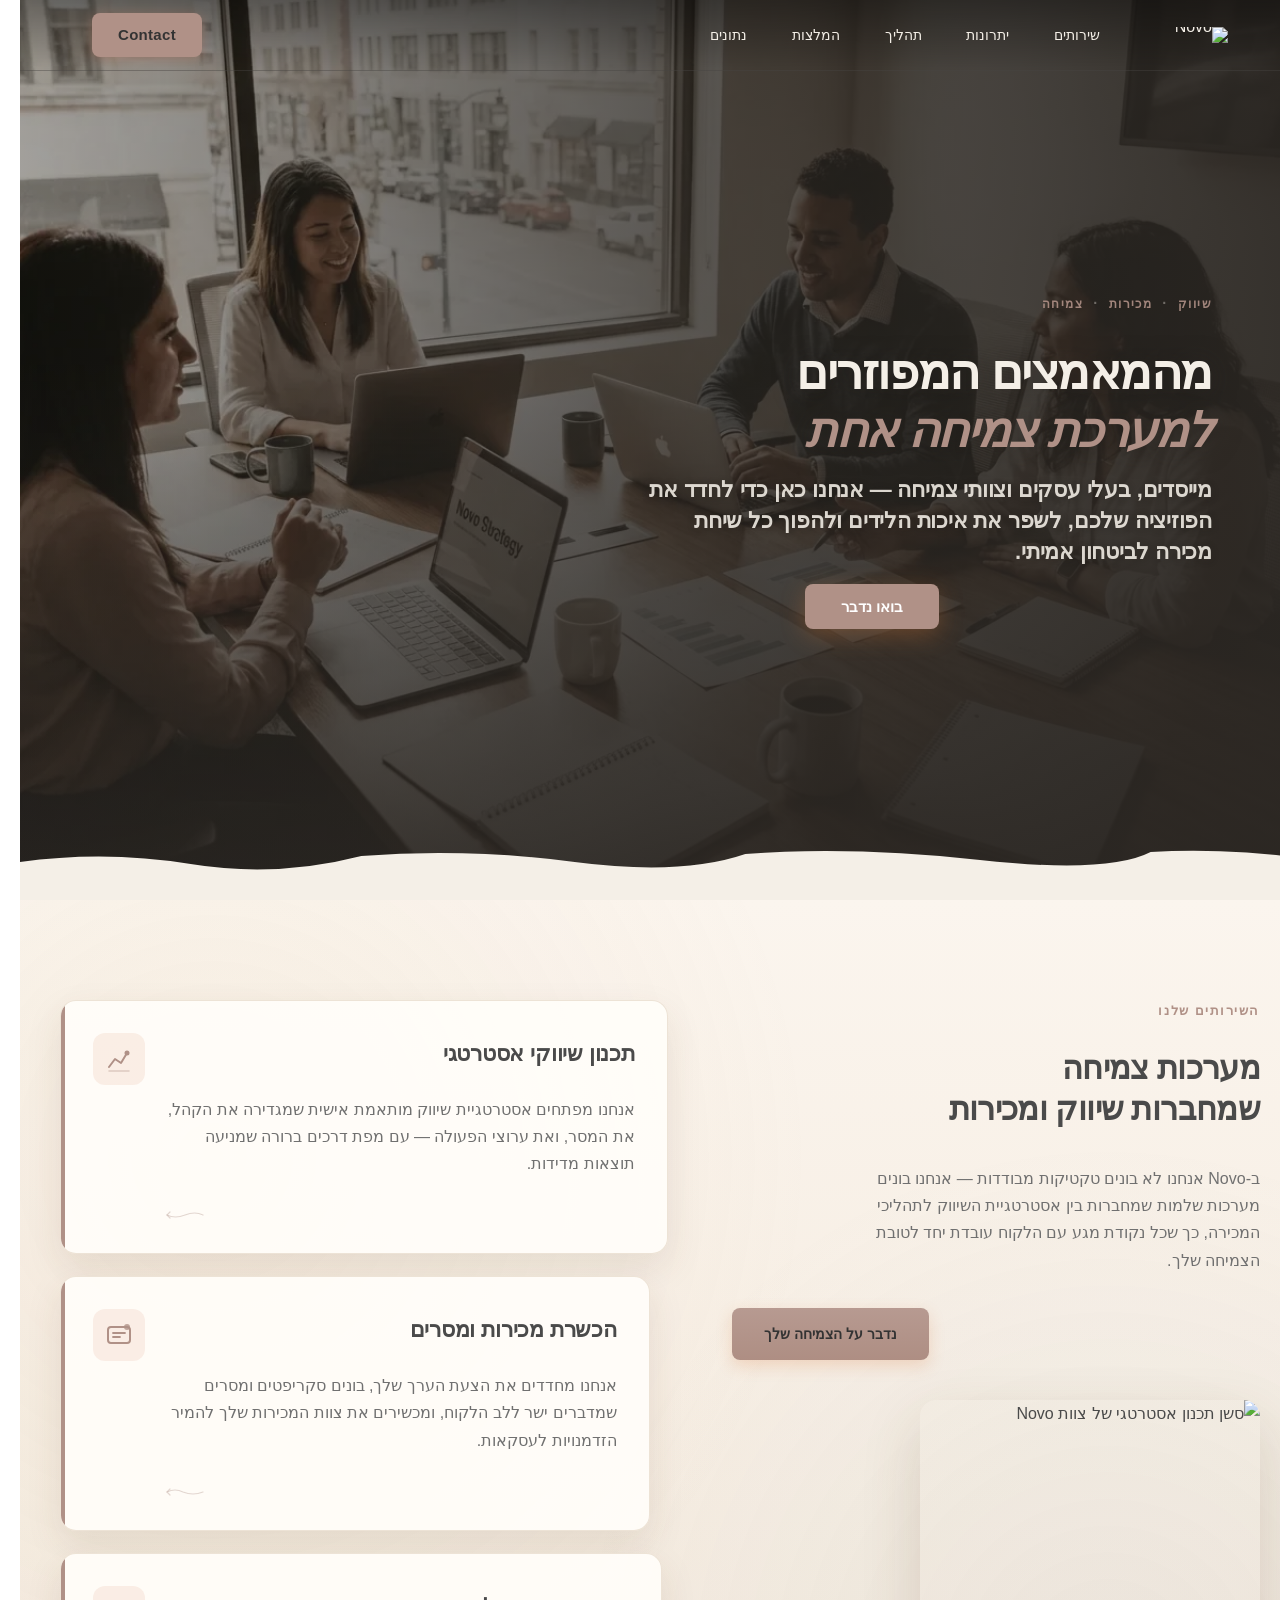
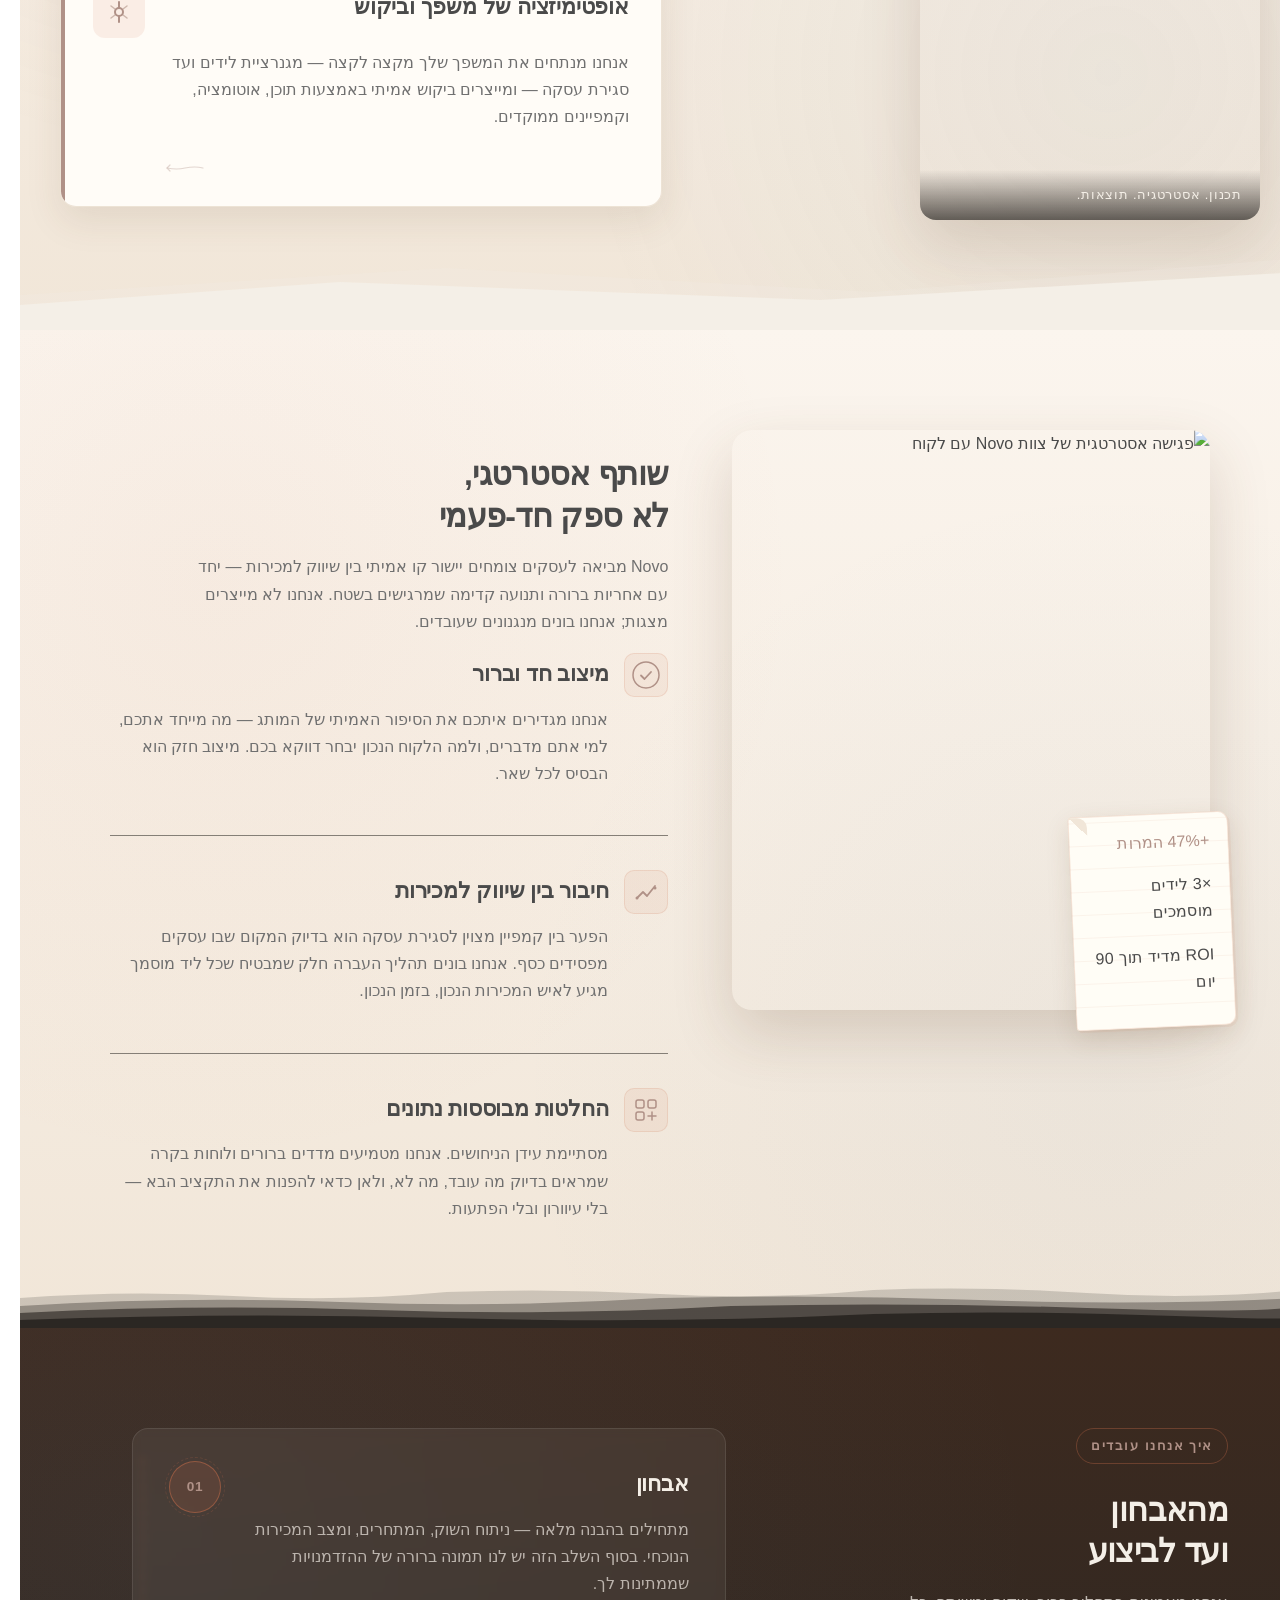
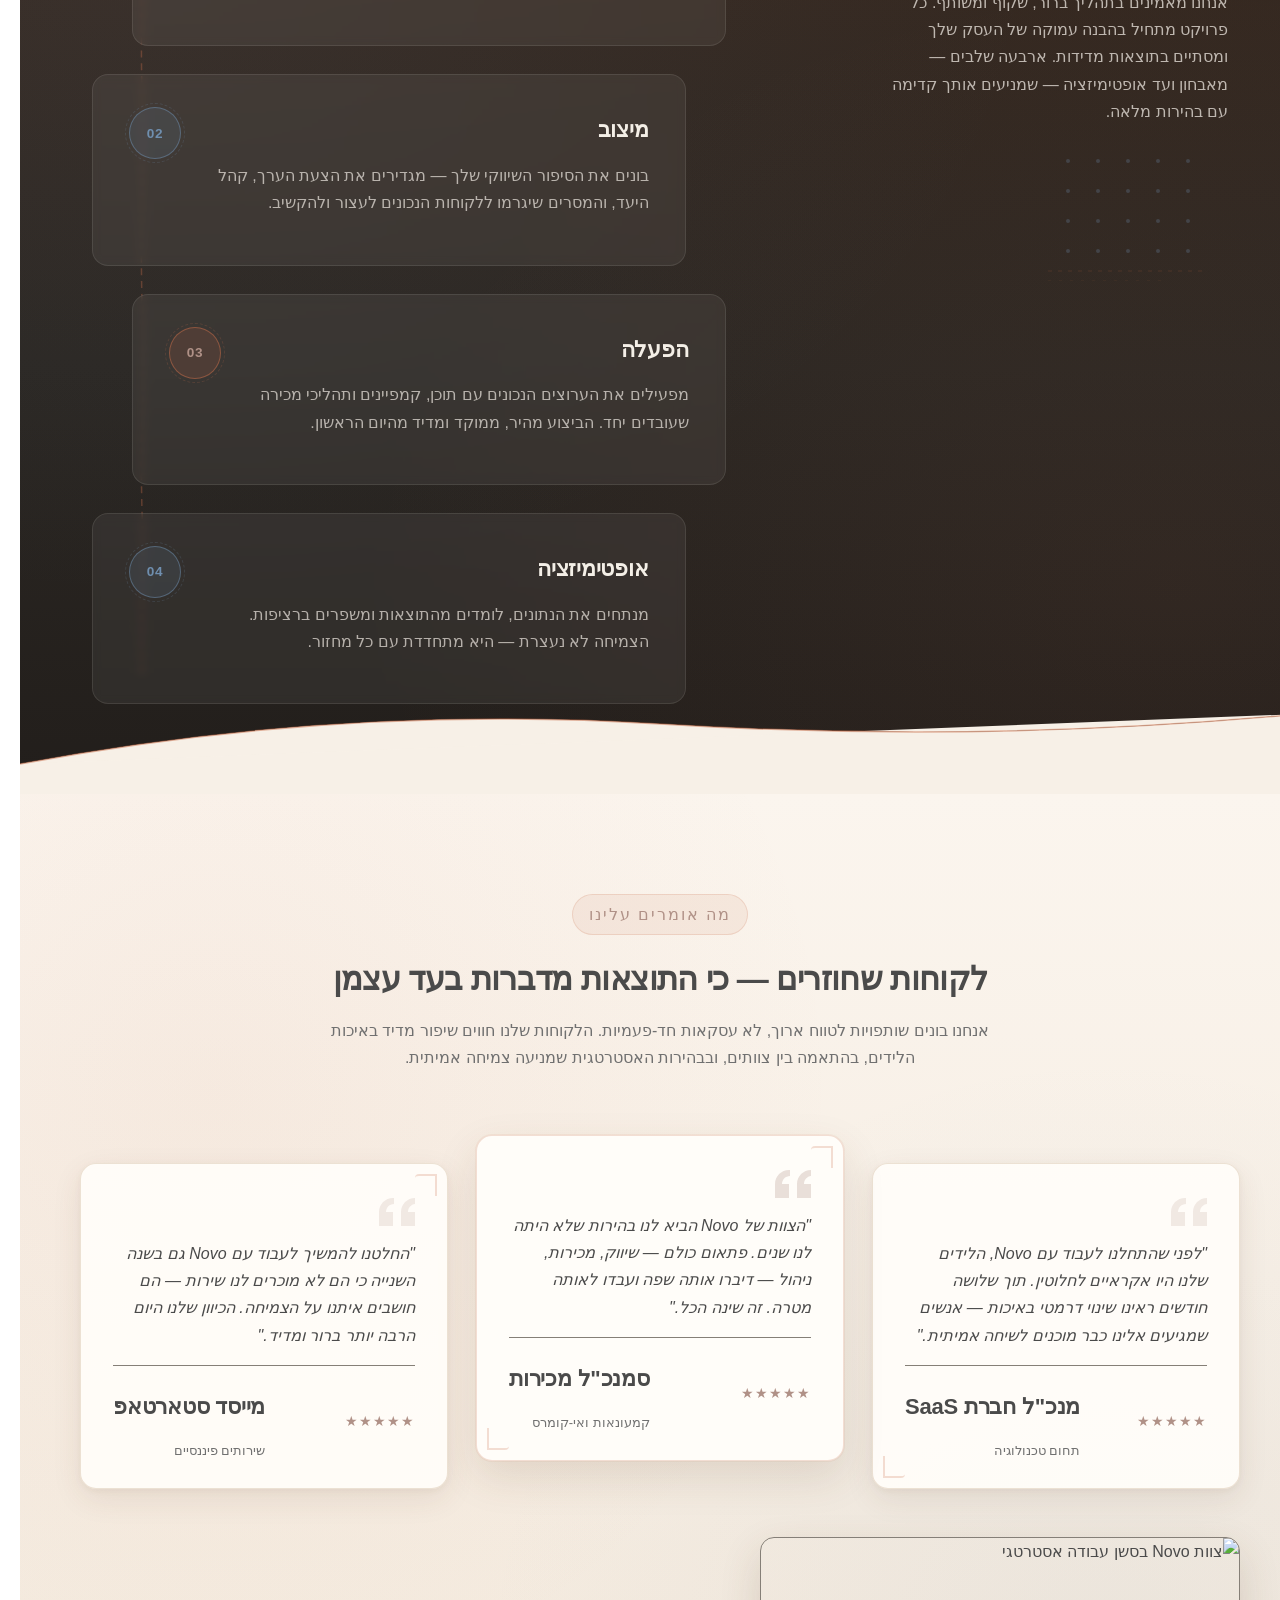
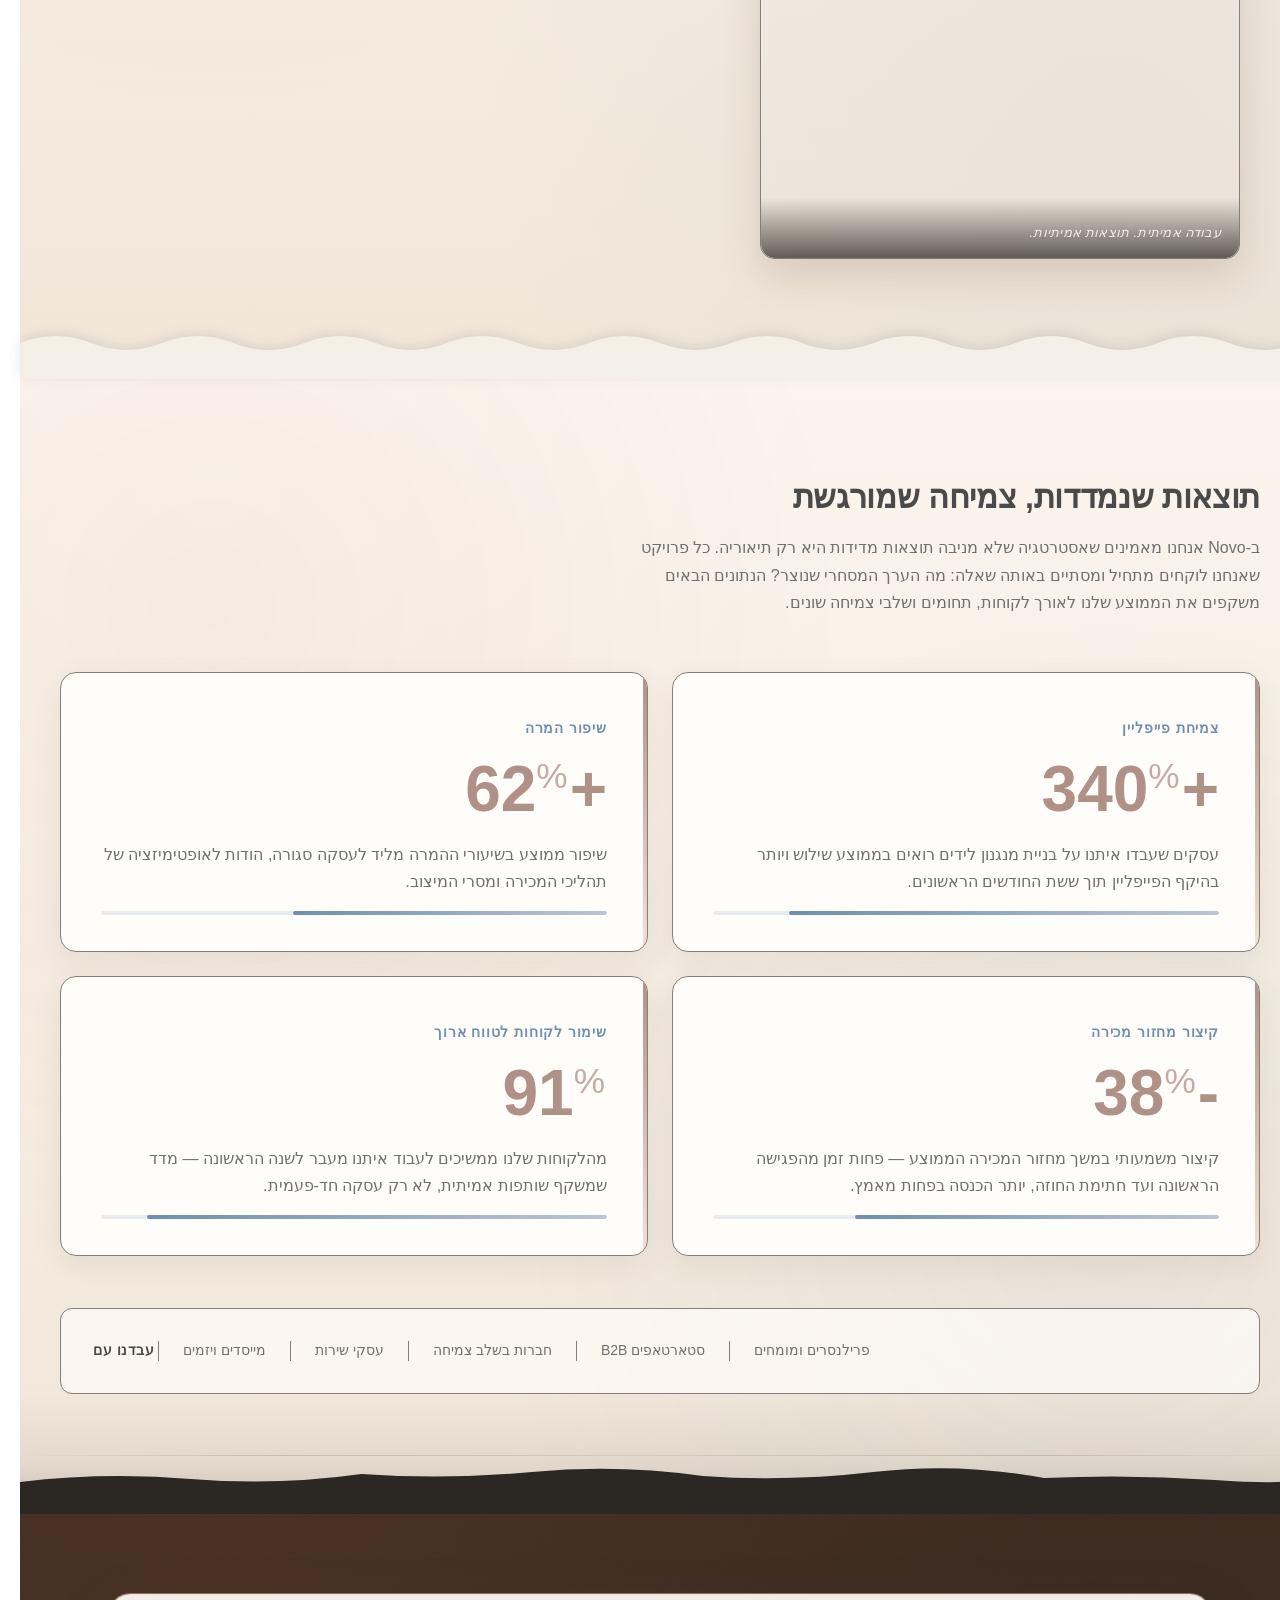
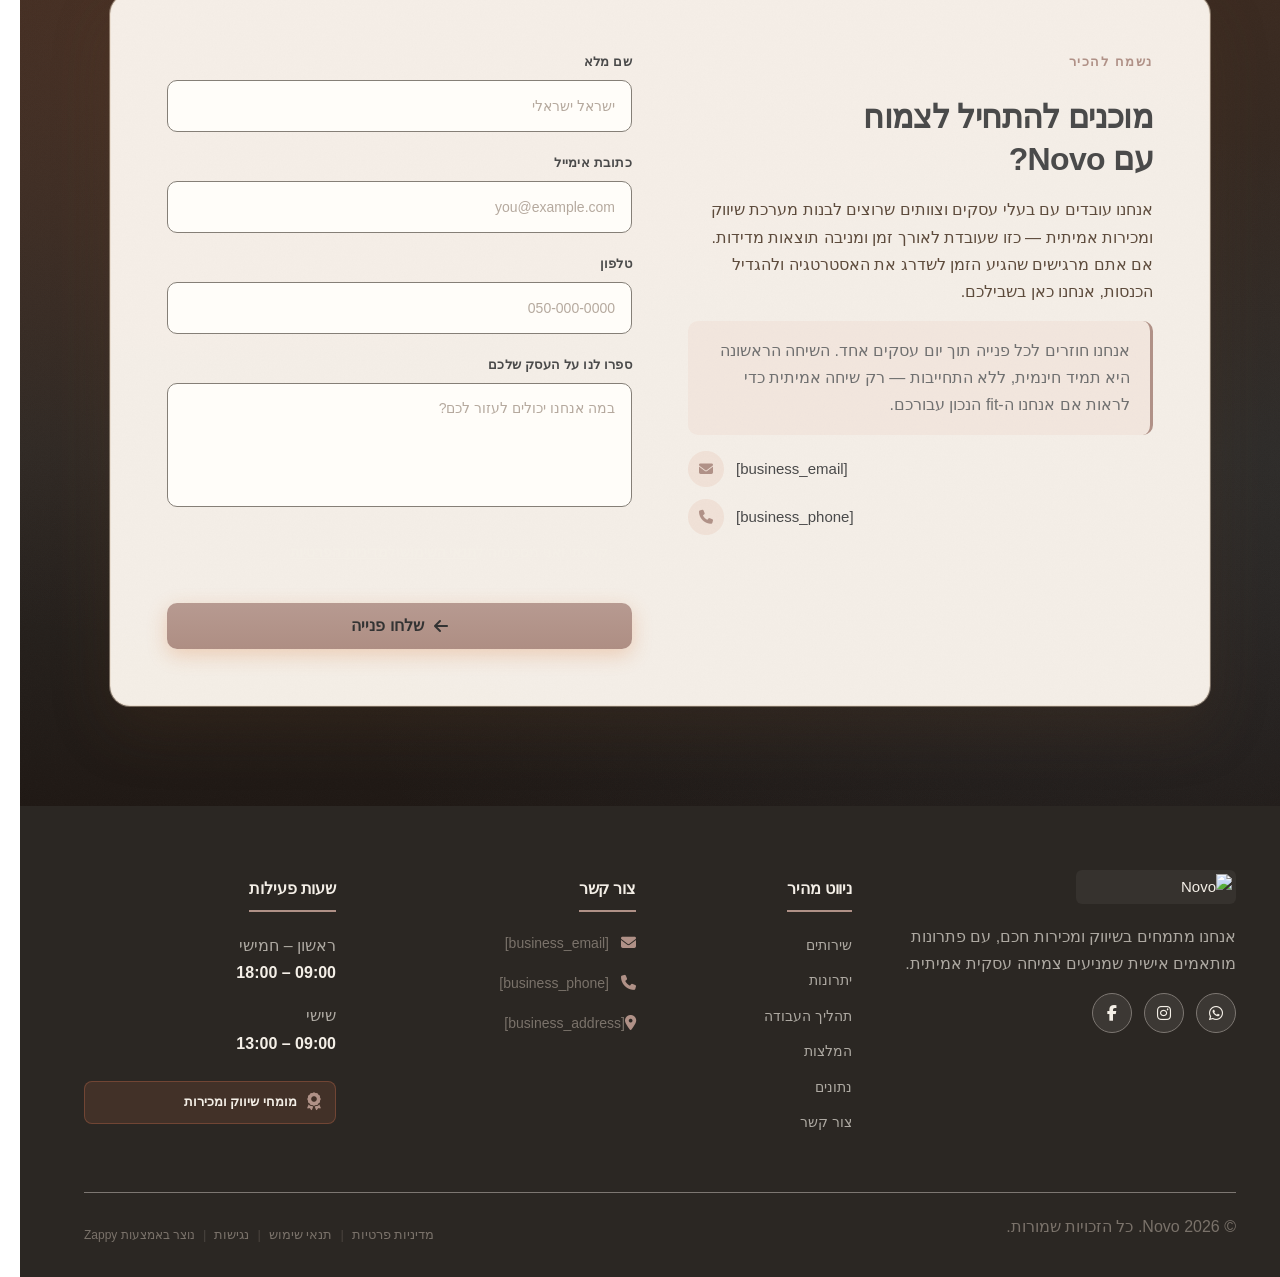
==== commit d2dbceeb: "Background sync: Progressive GitHub Sync" ====
--- a/public/index.html
+++ b/public/index.html
@@ -1 +1 @@
-<!doctype html><html dir="rtl" lang="he"><head><meta charset="UTF-8"><meta content="width=device-width,initial-scale=1" name="viewport"><meta content="index, follow" name="robots"><title>novo platform inc — Novo</title><meta content="A marketing and sales agency focused on helping businesses grow through strategic marketing and sales solutions. The agency appears to be looking for a high-con" name="description"><meta content="novo platform inc, novo banco nbnet, Novo, novo" name="keywords"><link href="/assets/favicon.ico" rel="icon" type="image/x-icon"><link href="/assets/favicon-16x16.png" rel="icon" type="image/png" sizes="16x16"><link href="/assets/favicon-32x32.png" rel="icon" type="image/png" sizes="32x32"><link href="/assets/favicon-48x48.png" rel="icon" type="image/png" sizes="48x48"><link href="/assets/favicon-192x192.png" rel="icon" type="image/png" sizes="192x192"><link href="/assets/favicon-512x512.png" rel="icon" type="image/png" sizes="512x512"><link href="/assets/apple-touch-icon.png" rel="apple-touch-icon"><script>!function(){"use strict";var t="89488ac2-c0d1-449c-a94c-e8752036ae5c",e="https://api.zappy5.com/api/analytics/track",a=18e5,n=2592e6,o=!0,i=!0,r=!0;var s=function(){var e="zappy_visitor_"+t,a=null;try{if(a=localStorage.getItem(e)){var o=JSON.parse(a),i=Date.now();if(i-o.created<n)return o.lastSeen=i,localStorage.setItem(e,JSON.stringify(o)),o.id}}catch(t){console.warn("Zappy Analytics: LocalStorage not available")}var r="zv_"+Date.now()+"_"+Math.random().toString(36).substr(2,9);try{localStorage.setItem(e,JSON.stringify({id:r,created:Date.now(),lastSeen:Date.now()}))}catch(t){}return r}(),c=function(){var e="zappy_session_"+t,n=null;try{if(n=sessionStorage.getItem(e)){var o=JSON.parse(n),i=Date.now();if(i-o.timestamp<a)return o.timestamp=i,sessionStorage.setItem(e,JSON.stringify(o)),o.id}}catch(t){console.warn("Zappy Analytics: SessionStorage not available")}var r="zs_"+Date.now()+"_"+Math.random().toString(36).substr(2,9);try{sessionStorage.setItem(e,JSON.stringify({id:r,timestamp:Date.now()}))}catch(t){}return r}();function l(a,n){n=n||{};var o={website_id:t,event_type:a,page_path:window.location.pathname,referrer:document.referrer||"direct",visitor_id:s,session_id:c,metadata:n};if(navigator.sendBeacon){var i=new Blob([JSON.stringify(o)],{type:"application/json"});navigator.sendBeacon(e,i)}else fetch(e,{method:"POST",headers:{"Content-Type":"application/json"},body:JSON.stringify(o),keepalive:!0}).catch(function(t){console.warn("Zappy Analytics: Failed to track event",t)})}o&&l("pageview",{title:document.title,url:window.location.href}),i&&document.addEventListener("click",function(t){var e=t.target;if("BUTTON"===e.tagName||e.closest("button")){var a="BUTTON"===e.tagName?e:e.closest("button");l("click",{element:"button",text:a.textContent.trim().substring(0,100),id:a.id||null,class:a.className||null})}else if("A"===e.tagName||e.closest("a")){var n="A"===e.tagName?e:e.closest("a");l("navigation",{element:"link",text:n.textContent.trim().substring(0,100),href:n.href,external:n.hostname!==window.location.hostname})}},!0),r&&document.addEventListener("submit",function(t){var e=t.target;l("form_submit",{form_id:e.id||null,form_name:e.name||null,form_action:e.action||null,form_method:e.method||"GET"})},!0);var d=Date.now();window.addEventListener("beforeunload",function(){l("page_unload",{time_on_page:Math.floor((Date.now()-d)/1e3),page_path:window.location.pathname})}),window.zappyAnalytics={track:l,getVisitorId:function(){return s},getSessionId:function(){return c}}}()</script><meta content="novo platform inc — Novo" property="og:title"><meta content="A marketing and sales agency focused on helping businesses grow through strategic marketing and sales solutions. The agency appears to be looking for a high-con" property="og:description"><meta content="website" property="og:type"><meta content="he_IL" property="og:locale"><meta content="summary_large_image" name="twitter:card"><meta content="novo platform inc — Novo" name="twitter:title"><meta content="A marketing and sales agency focused on helping businesses grow through strategic marketing and sales solutions. The agency appears to be looking for a high-con" name="twitter:description"><link href="https://cdnjs.cloudflare.com/ajax/libs/font-awesome/6.4.0/css/all.min.css" rel="stylesheet"><link href="/assets/favicon.ico" rel="icon" type="image/x-icon"><link href="/assets/favicon-16x16.png" rel="icon" type="image/png" sizes="16x16"><link href="/assets/favicon-32x32.png" rel="icon" type="image/png" sizes="32x32"><link href="/assets/favicon-48x48.png" rel="icon" type="image/png" sizes="48x48"><link href="/assets/favicon-192x192.png" rel="icon" type="image/png" sizes="192x192"><link href="/assets/favicon-512x512.png" rel="icon" type="image/png" sizes="512x512"><link href="/assets/apple-touch-icon.png" rel="apple-touch-icon"><link href="https://cdn.jsdelivr.net/npm/vanilla-cookieconsent@3/dist/cookieconsent.css" rel="stylesheet"><script src="https://cdn.jsdelivr.net/npm/vanilla-cookieconsent@3/dist/cookieconsent.umd.js"></script><script src="https://cdn.jsdelivr.net/gh/mickidum/acc_toolbar/acctoolbar/acctoolbar.min.js"></script><style data-zappy-section-v2-css="true">.index-hero-section{position:relative;width:100%;min-height:100vh;overflow:visible;background:#2b2723;color:var(--text-light);padding-bottom:80px;display:flex;align-items:center;direction:rtl}.index-hero-section .index-hero-bg-wrapper{position:absolute;inset:0;width:100%;height:100%;z-index:0;overflow:hidden}.index-hero-section .index-hero-bg{position:absolute;inset:0;width:100%;height:100%;background-size:cover;background-position:center;filter:saturate(.75) brightness(.88)}.index-hero-section .index-hero-scrim{position:absolute;inset:0;width:100%;height:100%;background-image:linear-gradient(to left,rgba(43,39,35,.92) 0,rgba(43,39,35,.72) 50%,rgba(43,39,35,.3) 100%),linear-gradient(to top,rgba(43,39,35,.85) 0,transparent 60%);z-index:1;pointer-events:none}.index-hero-section .index-hero-content-wrapper{position:relative;z-index:10;width:100%;max-width:1200px;margin:0 auto;padding:160px 48px 60px}.index-hero-section .index-hero-inner{max-width:680px;margin-inline-start:0;text-align:right}.index-hero-section .index-hero-eyebrow{display:flex;flex-direction:row;align-items:center;justify-content:flex-start;gap:10px;margin-bottom:28px;font-family:Manrope,sans-serif;font-size:.75rem;font-weight:600;letter-spacing:.12em;text-transform:uppercase;color:var(--primary);opacity:.9}.index-hero-section .index-hero-dot{color:var(--text-light);opacity:.4;font-size:.9rem}.index-hero-section .index-hero-h1{font-family:Fraunces,Cormorant,Georgia,'Times New Roman',serif;font-size:3.75rem;font-weight:400;letter-spacing:-.03em;line-height:1.1;color:var(--text-light);margin:0 0 24px 0;text-shadow:0 2px 24px rgba(43,39,35,.5)}.index-hero-section .index-hero-h1-accent{color:var(--primary);font-style:italic}.index-hero-section .index-hero-h3{font-family:Manrope,sans-serif;font-size:1.125rem;font-weight:400;line-height:1.7;color:var(--text-light);opacity:.88;margin:0 0 40px 0;max-width:580px;text-shadow:0 1px 8px rgba(43,39,35,.4)}.index-hero-section .index-hero-ctas{display:flex;flex-direction:row;align-items:center;gap:16px;flex-wrap:wrap}.index-hero-section .index-hero-btn-primary{display:inline-block;background:linear-gradient(180deg,#e38642 0,#d97835 100%);color:#fffdf9;padding:15px 36px;border-radius:8px;border:none;font-family:Manrope,sans-serif;font-weight:600;font-size:.9375rem;line-height:1;text-decoration:none;box-shadow:0 6px 24px rgba(217,120,53,.32);transition:all .3s ease;cursor:pointer;white-space:nowrap}.index-hero-section .index-hero-btn-primary:hover{transform:translateY(-3px);box-shadow:0 12px 32px rgba(217,120,53,.42);color:#fffdf9}.index-hero-section .index-hero-btn-secondary{display:inline-block;background:rgba(244,239,231,.1);color:var(--text-light);padding:14px 34px;border-radius:8px;border:1px solid rgba(244,239,231,.3);font-family:Manrope,sans-serif;font-weight:500;font-size:.9375rem;line-height:1;text-decoration:none;backdrop-filter:blur(4px);transition:all .3s ease;cursor:pointer;white-space:nowrap}.index-hero-section .index-hero-btn-secondary:hover{background:rgba(244,239,231,.18);border-color:rgba(244,239,231,.55);transform:translateY(-3px);color:var(--text-light)}.index-hero-section .index-hero-divider-wrapper{position:absolute;bottom:0;left:0;width:100%;height:80px;pointer-events:none;z-index:5}.index-hero-section .index-hero-divider-wrapper svg{display:block;width:100%;height:100%}@media (max-width:768px){.index-hero-section{min-height:100vh;padding-bottom:60px}.index-hero-section .index-hero-content-wrapper{padding:110px 20px 40px}.index-hero-section .index-hero-inner{max-width:100%}.index-hero-section .index-hero-h1{font-size:2.4rem;line-height:1.15;margin-bottom:18px}.index-hero-section .index-hero-h3{font-size:1rem;margin-bottom:32px}.index-hero-section .index-hero-ctas{flex-direction:column;align-items:flex-start;gap:12px}.index-hero-section .index-hero-btn-primary,.index-hero-section .index-hero-btn-secondary{width:100%;text-align:center;padding:14px 24px}.index-hero-section .index-hero-eyebrow{margin-bottom:20px}.index-hero-section .index-hero-scrim{background-image:linear-gradient(to left,rgba(43,39,35,.95) 0,rgba(43,39,35,.85) 60%,rgba(43,39,35,.5) 100%),linear-gradient(to top,rgba(43,39,35,.9) 0,transparent 55%)}}</style><link href="/styles.css" rel="stylesheet"><style id="zappy-dropdown-submenu-styles">#navMenu li:has(.sub-menu),.nav-menu li:has(.sub-menu),.navbar li:has(.sub-menu),nav li:has(.sub-menu){position:relative}#navMenu .sub-menu,.nav-menu .sub-menu,.navbar .sub-menu,nav .sub-menu{display:block!important;position:absolute!important;top:100%;left:0;min-width:220px;background:#fff;border-radius:8px;box-shadow:0 8px 25px rgba(0,0,0,.15);padding:8px 0;opacity:0;visibility:hidden;transform:translateY(10px);transition:all .3s ease;z-index:1000;list-style:none;pointer-events:none}#navMenu li:hover>.sub-menu,.nav-menu li:hover>.sub-menu,.navbar li:hover>.sub-menu,nav li:hover>.sub-menu{opacity:1!important;visibility:visible!important;transform:translateY(0)!important;pointer-events:auto!important}.sub-menu li{list-style:none;margin:0;padding:0}.sub-menu a{display:block!important;padding:10px 16px!important;color:var(--text-dark,#333)!important;font-weight:500;text-decoration:none;white-space:nowrap;transition:background-color .2s}.sub-menu a:hover{background-color:#f5f5f5}[dir=rtl] .nav-menu .sub-menu,[dir=rtl] .navbar .sub-menu,[dir=rtl] nav .sub-menu,html[lang=ar] .nav-menu .sub-menu,html[lang=ar] .navbar .sub-menu,html[lang=ar] nav .sub-menu,html[lang=he] .nav-menu .sub-menu,html[lang=he] .navbar .sub-menu,html[lang=he] nav .sub-menu{left:auto!important;right:0!important}.sub-menu:empty,.sub-menu:not(:has(li)),.sub-menu:not(:has(li:not(.zappy-hidden-menu-item))){display:none!important;opacity:0!important;visibility:hidden!important;pointer-events:none!important}li:has(.menu-group-title):hover>.sub-menu{opacity:1!important;visibility:visible!important;transform:translateY(0)!important;pointer-events:auto!important}#navMenu>li>.menu-group-title,.nav-menu>li>.menu-group-title{display:inline-block;padding:.5rem 1rem;cursor:default;user-select:none}@media (max-width:768px){#navMenu .sub-menu,.nav-menu .sub-menu,.navbar .sub-menu,nav .sub-menu{position:static!important;transform:none!important;box-shadow:none!important;background:0 0!important;max-height:0;overflow:hidden;opacity:0;visibility:hidden;transition:max-height .3s ease,opacity .3s ease;padding:0!important;border-radius:0!important}.sub-menu.mobile-expanded{max-height:500px!important;opacity:1!important;visibility:visible!important;padding:8px 0 8px 16px!important}[dir=rtl] .sub-menu.mobile-expanded,html[lang=he] .sub-menu.mobile-expanded{padding:8px 16px 8px 0!important}#navMenu li:hover>.sub-menu,.nav-menu li:hover>.sub-menu,.navbar li:hover>.sub-menu,nav li:hover>.sub-menu{opacity:0;visibility:hidden;pointer-events:none}#navMenu li>.sub-menu.mobile-expanded,.nav-menu li>.sub-menu.mobile-expanded,.navbar li>.sub-menu.mobile-expanded,nav li>.sub-menu.mobile-expanded{opacity:1!important;visibility:visible!important;pointer-events:auto!important}#navMenu li:has(.sub-menu),.nav-menu li:has(.sub-menu),.navbar li:has(.sub-menu),nav li:has(.sub-menu){display:flex!important;flex-wrap:wrap!important;align-items:center!important;position:relative!important;min-height:44px!important}#navMenu li:has(.sub-menu)>a,.nav-menu li:has(.sub-menu)>a,.navbar li:has(.sub-menu)>a,nav li:has(.sub-menu)>a{flex:1!important;min-width:0!important}#navMenu li:has(.sub-menu)>.menu-group-title,.nav-menu li:has(.sub-menu)>.menu-group-title,.navbar li:has(.sub-menu)>.menu-group-title,nav li:has(.sub-menu)>.menu-group-title{flex:1!important;min-width:0!important;padding:0!important;line-height:inherit!important}#navMenu li:has(.sub-menu)>.sub-menu,.nav-menu li:has(.sub-menu)>.sub-menu,.navbar li:has(.sub-menu)>.sub-menu,nav li:has(.sub-menu)>.sub-menu{flex-basis:100%!important;width:100%!important}#navMenu li:has(.sub-menu)>a [class*=arrow],#navMenu li:has(.sub-menu)>a [class*=chevron],.nav-menu li:has(.sub-menu)>a .fa-angle-down,.nav-menu li:has(.sub-menu)>a .fa-chevron-down,.nav-menu li:has(.sub-menu)>a [class*=arrow],.nav-menu li:has(.sub-menu)>a [class*=chevron],nav li:has(.sub-menu)>a [class*=arrow],nav li:has(.sub-menu)>a [class*=chevron]{display:none!important;visibility:hidden!important}.mobile-submenu-toggle{display:flex!important;align-items:center!important;justify-content:center!important;width:44px!important;height:auto!important;background:0 0!important;border:none!important;cursor:pointer!important;color:var(--text-dark)!important;position:static!important;flex-shrink:0!important;align-self:stretch!important;z-index:2!important;padding:0!important;margin:0!important}.mobile-submenu-toggle::after{content:''!important;width:0!important;height:0!important;border-left:6px solid transparent!important;border-right:6px solid transparent!important;border-top:7px solid currentColor!important;transition:transform .3s ease!important}.mobile-submenu-toggle.expanded::after{transform:rotate(180deg)!important}.sub-menu a{padding:10px 0!important;display:block!important;color:var(--text-dark)!important}.navbar .sub-menu li a,.zappy-products-dropdown .sub-menu a,nav.navbar .sub-menu li a{color:var(--text-dark)!important}}@media (min-width:769px){.mobile-submenu-toggle{display:none!important}}</style><style id="mobile-lang-menu-deployed-css">@media (max-width:768px){.lang-switcher,.nav-container .lang-switcher,.nav-cta-container .lang-switcher,.nav-ecommerce-icons .lang-switcher,.nav-icons-left .lang-switcher,.navbar .lang-switcher,.navbar .nav-cta-container .lang-switcher{display:none!important}.mobile-lang-menu{width:100%;border-top:1px solid rgba(128,128,128,.2);padding:8px 0 0 0;margin-top:8px}.mobile-lang-toggle{display:flex!important;align-items:center;justify-content:space-between;width:100%;padding:12px 16px;background:0 0;border:none;cursor:pointer;font-size:15px;color:inherit;font-family:inherit}.mobile-lang-toggle::after{content:'';display:inline-block;width:8px;height:8px;border-right:2px solid currentColor;border-bottom:2px solid currentColor;transform:rotate(45deg);transition:transform .3s ease;margin-left:8px}.mobile-lang-toggle.expanded::after{transform:rotate(-135deg)}.mobile-lang-options{max-height:0;overflow:hidden;transition:max-height .3s ease}.mobile-lang-options.expanded{max-height:300px}.mobile-lang-option{display:flex!important;align-items:center;gap:10px;padding:10px 24px;text-decoration:none;color:inherit;font-size:14px;font-family:inherit}.mobile-lang-option:hover{background:rgba(128,128,128,.1)}.mobile-lang-option.active{font-weight:600;opacity:.7;pointer-events:none}.mobile-lang-option img{width:20px;height:20px;border-radius:50%}}@media (min-width:769px){.mobile-lang-menu{display:none!important}}</style><style id="zappy-widget-visibility">#mic-access-tool-box,#mic-access-tool-general-button,#mic-init-access-tool #mic-access-tool-box,#mic-init-access-tool #mic-access-tool-general-button,#mic-init-access-tool .mic-access-tool-general-button,._access-icon,._access-menu,.mic-access-tool-box,.mic-access-tool-general-button,div[id*=mic-access-tool-box]{display:none!important;visibility:hidden!important;opacity:0!important;pointer-events:none!important}</style></head><body><nav class="navbar" dir="rtl"><button class="mobile-toggle" aria-label="Menu" id="mobileToggle"><svg viewBox="0 0 24 24" fill="none" height="24" width="24" class="hamburger-icon"><path d="M3 12h18M3 6h18M3 18h18" stroke="currentColor" stroke-width="2" stroke-linecap="round"></path></svg><svg viewBox="0 0 24 24" fill="none" height="24" width="24" class="close-icon" style="display:none"><path d="M18 6L6 18M6 6l12 12" stroke="currentColor" stroke-width="2" stroke-linecap="round"></path></svg></button><button class="phone-header-btn" aria-label="Call" data-phone=""><svg viewBox="0 0 24 24" fill="currentColor" height="20" width="20"><path d="M22 16.92v3a2 2 0 0 1-2.18 2 19.79 19.79 0 0 1-8.63-3.07 19.5 19.5 0 0 1-6-6 19.79 19.79 0 0 1-3.07-8.67A2 2 0 0 1 4.11 2h3a2 2 0 0 1 2 1.72 12.84 12.84 0 0 0 .7 2.81 2 2 0 0 1-.45 2.11L8.09 9.91a16 16 0 0 0 6 6l1.27-1.27a2 2 0 0 1 2.11-.45 12.84 12.84 0 0 0 2.81.7A2 2 0 0 1 22 16.92z"></path></svg></button><div class="nav-container"><div class="nav-right-group"><div class="nav-brand"><a href="/" class="logo-link"><img alt="Novo" src="/assets/novo-logo.webp" class="logo"></a></div><ul class="nav-menu" id="navMenu"><li><a href="#services">שירותים</a></li><li><a href="#benefits">יתרונות</a></li><li><a href="#process">תהליך</a></li><li><a href="#testimonials">המלצות</a></li><li><a href="#stats">נתונים</a></li></ul></div><div class="nav-cta-container"><a href="#contact" class="nav-cta-btn">Contact</a></div></div></nav><script>window.addEventListener("load",function(){const e=document.querySelector(".navbar, nav, header");if(!e)return void console.log("[Navbar] Navbar element not found");let t=document.getElementById("mobileToggle")||document.querySelector(".mobile-toggle")||document.querySelector(".hamburger")||document.querySelector(".hamburger-menu")||document.querySelector(".menu-toggle")||document.querySelector(".burger-menu")||document.querySelector('[aria-label="Menu"]')||document.querySelector('[aria-label="תפריט"]');const o=document.querySelector(".phone-header-btn"),n=window.getComputedStyle(e);let r=n.backgroundColor;if(console.log("[Navbar] Initial navbar background:",r),"transparent"===r||"rgba(0, 0, 0, 0)"===r||r.startsWith("rgba")&&r.includes(", 0)")){const e=n.backgroundImage;if(e&&"none"!==e)console.log("[Navbar] Navbar has background image/gradient, using dark text"),r="rgb(240, 240, 240)";else{const e=window.getComputedStyle(document.body).backgroundColor;console.log("[Navbar] Navbar transparent, using body background:",e),r=e}}const i=r.match(/\d+/g);if(i&&i.length>=3){const e=(.299*parseInt(i[0])+.587*parseInt(i[1])+.114*parseInt(i[2]))/255;console.log("[Navbar] Mobile button colors preserved from Claude CSS (luminance:",e.toFixed(2)+")");const n=document.createElement("style");n.id="zappy-mobile-nav-fix";document.documentElement.lang;document.documentElement.dir,n.textContent='\n        /* Hide mobile buttons on desktop, show only on mobile */\n        @media (min-width: 769px) {\n          .mobile-toggle,\n          .phone-header-btn {\n            display: none !important;\n          }\n        }\n        \n        /* Show and position mobile buttons correctly on mobile */\n        @media (max-width: 768px) {\n          .mobile-toggle,\n          .phone-header-btn {\n            position: absolute !important;\n            top: 50% !important;\n            transform: translateY(-50%) !important;\n            z-index: 1001 !important;\n            display: flex !important;\n            align-items: center !important;\n            justify-content: center !important;\n            width: 36px !important;\n            height: 36px !important;\n            border-radius: 50% !important;\n            border: none !important;\n            cursor: pointer !important;\n            padding: 6px !important;\n            background: none !important;\n            color: var(--nav-text, var(--text-dark)) !important;\n          }\n          \n          /* LTR positioning (default): hamburger LEFT, phone RIGHT */\n          html:not([dir="rtl"]):not([lang="he"]):not([lang="ar"]) .mobile-toggle,\n          html[dir="ltr"] .mobile-toggle {\n            left: 12px !important;\n            right: auto !important;\n          }\n          html:not([dir="rtl"]):not([lang="he"]):not([lang="ar"]) .phone-header-btn,\n          html[dir="ltr"] .phone-header-btn {\n            right: 12px !important;\n            left: auto !important;\n          }\n          \n          /* RTL positioning: hamburger RIGHT, phone LEFT */\n          html[dir="rtl"] .mobile-toggle,\n          html[lang="he"] .mobile-toggle,\n          html[lang="ar"] .mobile-toggle {\n            right: 12px !important;\n            left: auto !important;\n          }\n          html[dir="rtl"] .phone-header-btn,\n          html[lang="he"] .phone-header-btn,\n          html[lang="ar"] .phone-header-btn {\n            left: 12px !important;\n            right: auto !important;\n          }\n          \n          /* CRITICAL: Ensure nav-container has min-height on mobile */\n          /* All children are positioned absolutely/fixed on mobile, so height:auto collapses to 0 */\n          .nav-container {\n            min-height: 70px !important;\n            position: relative !important;\n          }\n          \n          /* Ensure SVG icons are properly sized and inherit color */\n          .mobile-toggle svg,\n          .phone-header-btn svg {\n            width: 24px !important;\n            height: 24px !important;\n            /* Don\'t force display - let JavaScript control hamburger/close toggle */\n          }\n          \n          /* Reset nav-cta-container on mobile - remove desktop box-shadow/padding */\n          /* that creates a visible ghost box when CTA button is hidden */\n          .nav-cta-container {\n            box-shadow: none !important;\n            padding: 0 !important;\n          }\n          \n          /* Hide nav-cta-container entirely on mobile when there\'s no lang-switcher */\n          /* (only the CTA button is inside, and it\'s hidden on mobile) */\n          .nav-cta-container:not(:has(.lang-switcher)) {\n            display: none !important;\n          }\n          \n          /* CRITICAL: Prevent hero image fade gradient from bleeding over headline text */\n          /* The .image-fade-gradient has bottom: -30px (extends below parent) */\n          /* On mobile stacked layout, this overlaps the h1 text below the image */\n          .hero-image-column {\n            overflow: hidden !important;\n          }\n          .image-fade-gradient {\n            bottom: 0 !important;\n          }\n          \n          /* Hide desktop language switcher on mobile - hamburger menu handles it */\n          /* High specificity to override stored CSS */\n          .lang-switcher,\n          .nav-cta-container .lang-switcher,\n          .nav-container .lang-switcher,\n          .navbar .lang-switcher,\n          .navbar .nav-cta-container .lang-switcher {\n            display: none !important;\n          }\n        }\n      ';const r=document.getElementById("zappy-mobile-nav-fix");r&&r.remove(),document.head.appendChild(n),console.log("[Navbar] Critical CSS injected for mobile nav positioning");const l=window.innerWidth<=768;if(t){const e=t.querySelector(".hamburger-icon"),o=t.querySelector(".close-icon");e&&(e.style.setProperty("width","24px","important"),e.style.setProperty("height","24px","important"),e.style.setProperty("display","block","important")),o&&(o.style.setProperty("width","24px","important"),o.style.setProperty("height","24px","important"),o.style.setProperty("display","none","important")),l?(t.style.setProperty("position","absolute","important"),t.style.setProperty("top","50%","important"),t.style.setProperty("transform","translateY(-50%)","important"),t.style.setProperty("z-index","1001","important"),t.style.removeProperty("left"),t.style.removeProperty("right"),console.log("[Navbar] Mobile toggle positioning applied (mobile viewport)")):(t.style.removeProperty("position"),t.style.removeProperty("top"),t.style.removeProperty("transform"),t.style.removeProperty("z-index"),t.style.removeProperty("left"),t.style.removeProperty("right"),console.log("[Navbar] Desktop viewport - cleared mobile toggle inline positioning"))}if(o){const e=o.querySelector("svg");e&&(e.style.width="24px",e.style.height="24px",e.setAttribute("width","24"),e.setAttribute("height","24")),l?(o.style.setProperty("position","absolute","important"),o.style.setProperty("top","50%","important"),o.style.setProperty("transform","translateY(-50%)","important"),o.style.setProperty("z-index","1001","important"),o.style.removeProperty("left"),o.style.removeProperty("right"),console.log("[Navbar] Phone button positioning applied (mobile viewport)")):(o.style.removeProperty("position"),o.style.removeProperty("top"),o.style.removeProperty("transform"),o.style.removeProperty("z-index"),o.style.removeProperty("left"),o.style.removeProperty("right"),console.log("[Navbar] Desktop viewport - cleared phone button inline positioning"))}}else console.log("[Navbar] Could not parse background color:",r);t=document.getElementById("mobileToggle")||document.querySelector(".mobile-toggle")||document.querySelector(".hamburger")||document.querySelector(".hamburger-menu")||document.querySelector(".menu-toggle")||document.querySelector(".burger-menu")||document.querySelector('[aria-label="Menu"]')||document.querySelector('[aria-label="תפריט"]');const l=document.getElementById("navMenu")||document.querySelector(".nav-menu")||document.querySelector(".nav-links")||document.querySelector("nav ul:not(.submenu)");if(!t||!l)return void console.log("[Navbar] Mobile toggle or menu not found:",{toggle:!!t,menu:!!l});l.id||(l.id="navMenu"),console.log("[Navbar] Initializing mobile menu...");const a=t.cloneNode(!0);t.parentNode.replaceChild(a,t),a.addEventListener("click",function(e){e.preventDefault(),e.stopPropagation();const t=this.querySelector(".hamburger-icon"),o=this.querySelector(".close-icon");l.classList.contains("active")?(l.classList.remove("active"),t&&t.style.setProperty("display","block","important"),o&&o.style.setProperty("display","none","important"),document.body.style.overflow="",console.log("[Navbar] Menu closed")):(l.classList.add("active"),t&&t.style.setProperty("display","none","important"),o&&o.style.setProperty("display","block","important"),document.body.style.overflow="hidden",console.log("[Navbar] Menu opened"))}),l.querySelectorAll("a").forEach(function(e){e.addEventListener("click",function(){if("#"===this.getAttribute("href"))return;const e=a.querySelector(".hamburger-icon"),t=a.querySelector(".close-icon");l.classList.remove("active"),e&&e.style.setProperty("display","block","important"),t&&t.style.setProperty("display","none","important"),document.body.style.overflow="",console.log("[Navbar] Menu closed (link clicked)")})});var s=l.querySelectorAll(".dropdown-toggle");s.forEach(function(e){e.addEventListener("click",function(e){e.preventDefault(),e.stopPropagation();var t=this.closest(".nav-dropdown");t&&(t.parentNode.querySelectorAll(".nav-dropdown.open").forEach(function(e){e!==t&&e.classList.remove("open")}),t.classList.toggle("open"),console.log("[Navbar] Dropdown toggled:",t.classList.contains("open")?"open":"closed"))})}),document.addEventListener("click",function(e){e.target.closest(".nav-dropdown")||document.querySelectorAll(".nav-dropdown.open").forEach(function(e){e.classList.remove("open")})}),console.log("[Navbar] Dropdown handlers initialized for "+s.length+" dropdowns"),o&&o.addEventListener("click",function(){const e=document.querySelectorAll('a[href^="tel:"]'),t=e.length>0?e[0].getAttribute("href").replace("tel:",""):"[business_phone]";window.location.href="tel:"+t,console.log("[Navbar] Phone button clicked")}),console.log("[Navbar] Mobile menu initialized successfully");const p=function(){const e=document.querySelector(".whatsapp-float");e&&(window.innerWidth>=769?(e.style.setProperty("display","none","important"),e.style.setProperty("visibility","hidden","important"),e.style.setProperty("opacity","0","important"),e.style.setProperty("pointer-events","none","important"),console.log("[WhatsApp] Button hidden on desktop")):(e.style.removeProperty("display"),e.style.removeProperty("visibility"),e.style.removeProperty("opacity"),e.style.removeProperty("pointer-events"),console.log("[WhatsApp] Button visible on mobile")))};let c;p(),window.addEventListener("resize",function(){clearTimeout(c),c=setTimeout(p,100)})})</script><main><section class="index-hero-section" data-layout-spec="בית-hero" dir="rtl" id="hero" data-hero-type="fullscreen-card" data-zappy-section="true"><div class="index-hero-bg-wrapper"><div class="index-hero-bg" style="background-image:url('assets/site-index-hero-image-1.webp');background-size:cover;background-position:center;width:100%;height:100%"></div><div class="index-hero-scrim"></div></div><div class="index-hero-content-wrapper"><div class="index-hero-inner"><div class="index-hero-eyebrow"><span>שיווק</span><span class="index-hero-dot">·</span><span>מכירות</span><span class="index-hero-dot">·</span><span>צמיחה</span></div><h1 class="index-hero-h1">מהמאמצים המפוזרים<br><span class="index-hero-h1-accent">למערכת צמיחה אחת</span></h1><h3 class="index-hero-h3">מייסדים, בעלי עסקים וצוותי צמיחה — אנחנו כאן כדי לחדד את הפוזיציה שלכם, לשפר את איכות הלידים ולהפוך כל שיחת מכירה לביטחון אמיתי.</h3><div class="index-hero-ctas"><a href="#contact" class="index-hero-btn-primary">בואו נדבר</a></div></div></div><div class="index-hero-divider-wrapper"><svg viewBox="0 0 1200 80" aria-hidden="true" xmlns="http://www.w3.org/2000/svg" data-no-icon-edit="true" preserveAspectRatio="none"><path d="M0,80 L0,42 Q80,30 160,44 T320,36 Q420,28 520,42 T680,34 Q780,26 900,40 T1060,32 Q1130,28 1200,38 L1200,80 Z" fill="#F4EFE7"></path></svg></div></section><section class="index-services-section" data-layout-spec="בית-services" dir="rtl" id="services"><div class="index-services-container"><div class="index-services-start-col"><div class="index-services-text-block"><span class="index-services-label">השירותים שלנו</span><h2 class="index-services-h2">מערכות צמיחה<br>שמחברות שיווק ומכירות</h2><p class="index-services-intro">ב-Novo אנחנו לא בונים טקטיקות מבודדות — אנחנו בונים מערכות שלמות שמחברות בין אסטרטגיית השיווק לתהליכי המכירה, כך שכל נקודת מגע עם הלקוח עובדת יחד לטובת הצמיחה שלך.</p><a href="#contact" class="btn-primary index-services-cta">נדבר על הצמיחה שלך</a></div><div class="index-services-image-tile"><img alt="סשן תכנון אסטרטגי של צוות Novo" src="/assets/site-index-services-image-1.webp" data-context="A warm, editorial-style overhead photo of a collaborative marketing strategy session: open notebooks with handwritten notes, printed campaign plans, coffee cups, sticky notes, and hands reviewing materials on a light wooden table. Warm natural light, sand and terracotta tones, professional yet human atmosphere suitable for a strategic marketing and sales agency." data-placeholder="index-services-image-1" height="560" width="420"><div class="index-services-image-caption">תכנון. אסטרטגיה. תוצאות.</div></div></div><div class="index-services-cards-col"><article class="index-services-card index-services-card--1"><div class="index-services-card-icon"><svg viewBox="0 0 28 28" aria-hidden="true" xmlns="http://www.w3.org/2000/svg" fill="none" height="28" width="28" data-element-type="icon" data-icon-type="svg"><path d="M4 22 L10 14 L16 18 L22 8" stroke="currentColor" stroke-width="2" stroke-linecap="round" stroke-linejoin="round"></path><circle cx="22" cy="8" r="2.5" fill="currentColor"></circle><path d="M4 26 H24" stroke="currentColor" stroke-width="1.5" stroke-linecap="round" opacity="0.4"></path></svg></div><div class="index-services-card-body"><h3 class="index-services-card-title">תכנון שיווקי אסטרטגי</h3><p class="index-services-card-desc">אנחנו מפתחים אסטרטגיית שיווק מותאמת אישית שמגדירה את הקהל, את המסר, ואת ערוצי הפעולה — עם מפת דרכים ברורה שמניעה תוצאות מדידות.</p><div class="index-services-card-arrow"><svg viewBox="0 0 40 16" aria-hidden="true" xmlns="http://www.w3.org/2000/svg" fill="none" height="16" width="40" data-element-type="icon" data-icon-type="svg"><path d="M38 8 Q30 4 20 8 Q10 12 2 8" fill="none" opacity="0.5" stroke="currentColor" stroke-linecap="round" stroke-width="1.2"></path><path d="M5 5 L2 8 L5 11" fill="none" opacity="0.5" stroke="currentColor" stroke-linecap="round" stroke-width="1.2" stroke-linejoin="round"></path></svg></div></div></article><article class="index-services-card index-services-card--2"><div class="index-services-card-icon"><svg viewBox="0 0 28 28" aria-hidden="true" xmlns="http://www.w3.org/2000/svg" fill="none" height="28" width="28" data-element-type="icon" data-icon-type="svg"><rect height="16" rx="3" stroke="currentColor" stroke-width="2" width="22" x="3" y="6"></rect><path d="M8 12 H20 M8 16 H15" stroke="currentColor" stroke-width="1.8" stroke-linecap="round"></path><circle cx="22" cy="6" r="3" fill="currentColor" opacity="0.8"></circle></svg></div><div class="index-services-card-body"><h3 class="index-services-card-title">הכשרת מכירות ומסרים</h3><p class="index-services-card-desc">אנחנו מחדדים את הצעת הערך שלך, בונים סקריפטים ומסרים שמדברים ישר ללב הלקוח, ומכשירים את צוות המכירות שלך להמיר הזדמנויות לעסקאות.</p><div class="index-services-card-arrow"><svg viewBox="0 0 40 16" aria-hidden="true" xmlns="http://www.w3.org/2000/svg" fill="none" height="16" width="40" data-element-type="icon" data-icon-type="svg"><path d="M38 8 Q28 12 18 8 Q10 4 2 8" fill="none" opacity="0.5" stroke="currentColor" stroke-linecap="round" stroke-width="1.2"></path><path d="M5 5 L2 8 L5 11" fill="none" opacity="0.5" stroke="currentColor" stroke-linecap="round" stroke-width="1.2" stroke-linejoin="round"></path></svg></div></div></article><article class="index-services-card index-services-card--3"><div class="index-services-card-icon"><svg viewBox="0 0 28 28" aria-hidden="true" xmlns="http://www.w3.org/2000/svg" fill="none" height="28" width="28" data-element-type="icon" data-icon-type="svg"><path d="M14 4 L14 10 M14 18 L14 24" stroke="currentColor" stroke-width="2" stroke-linecap="round"></path><circle cx="14" cy="14" r="4" stroke="currentColor" stroke-width="2"></circle><path d="M6 8 L10 11 M18 17 L22 20" stroke="currentColor" stroke-width="1.5" stroke-linecap="round" opacity="0.6"></path><path d="M22 8 L18 11 M10 17 L6 20" stroke="currentColor" stroke-width="1.5" stroke-linecap="round" opacity="0.6"></path></svg></div><div class="index-services-card-body"><h3 class="index-services-card-title">אופטימיזציה של משפך וביקוש</h3><p class="index-services-card-desc">אנחנו מנתחים את המשפך שלך מקצה לקצה — מגנרציית לידים ועד סגירת עסקה — ומייצרים ביקוש אמיתי באמצעות תוכן, אוטומציה, וקמפיינים ממוקדים.</p><div class="index-services-card-arrow"><svg viewBox="0 0 40 16" aria-hidden="true" xmlns="http://www.w3.org/2000/svg" fill="none" height="16" width="40" data-element-type="icon" data-icon-type="svg"><path d="M38 8 Q30 6 20 8 Q12 10 2 8" fill="none" opacity="0.5" stroke="currentColor" stroke-linecap="round" stroke-width="1.2"></path><path d="M5 5 L2 8 L5 11" fill="none" opacity="0.5" stroke="currentColor" stroke-linecap="round" stroke-width="1.2" stroke-linejoin="round"></path></svg></div></div></article></div></div><div class="index-services-divider-wrapper"><svg viewBox="0 0 1440 90" aria-hidden="true" xmlns="http://www.w3.org/2000/svg" data-no-icon-edit="true" preserveAspectRatio="none"><path d="M0,90 L0,55 L480,28 L960,52 L1440,18 L1440,90 Z" fill="#F4EFE7" opacity="0.18"></path><path d="M0,90 L0,65 L360,42 L900,60 L1440,32 L1440,90 Z" fill="#F4EFE7"></path></svg></div></section><section class="index-benefits-section" data-layout-spec="בית-benefits" dir="rtl" id="benefits"><div class="index-benefits-container"><div class="index-benefits-inner"><div class="index-benefits-photo-col"><div class="index-benefits-frame"><img alt="פגישה אסטרטגית של צוות Novo עם לקוח" src="/assets/site-index-benefits-image-1.webp" data-context="A warm, intimate editorial photo of a strategic marketing meeting — two professionals (a consultant and a client/founder) reviewing documents or a laptop at a wooden desk, warm natural light, notebooks and coffee visible, premium and human feel, muted warm tones, Israeli business context" data-placeholder="index-benefits-image-1" height="680" width="560"><div class="index-benefits-note"><p class="index-benefits-note-line">+47% המרות</p><p class="index-benefits-note-line">×3 לידים מוסמכים</p><p class="index-benefits-note-line">ROI מדיד תוך 90 יום</p></div></div></div><div class="index-benefits-content-col"><h2 class="index-benefits-heading">שותף אסטרטגי,<br>לא ספק חד-פעמי</h2><p class="index-benefits-lead">Novo מביאה לעסקים צומחים יישור קו אמיתי בין שיווק למכירות — יחד עם אחריות ברורה ותנועה קדימה שמרגישים בשטח. אנחנו לא מייצרים מצגות; אנחנו בונים מנגנונים שעובדים.</p><div class="index-benefits-list"><div class="index-benefits-item"><div class="index-benefits-item-icon"><svg viewBox="0 0 28 28" aria-hidden="true" xmlns="http://www.w3.org/2000/svg" fill="none" height="28" width="28" data-element-type="icon" data-icon-type="svg"><circle cx="14" cy="14" r="13" stroke="currentColor" stroke-width="1.5"></circle><path d="M9 14.5l3.5 3.5 6.5-7" stroke="currentColor" stroke-width="1.8" stroke-linecap="round" stroke-linejoin="round"></path></svg></div><div class="index-benefits-item-body"><h3 class="index-benefits-item-title">מיצוב חד וברור</h3><p class="index-benefits-item-text">אנחנו מגדירים איתכם את הסיפור האמיתי של המותג — מה מייחד אתכם, למי אתם מדברים, ולמה הלקוח הנכון יבחר דווקא בכם. מיצוב חזק הוא הבסיס לכל שאר.</p></div></div><div class="index-benefits-item"><div class="index-benefits-item-icon"><svg viewBox="0 0 28 28" aria-hidden="true" xmlns="http://www.w3.org/2000/svg" fill="none" height="28" width="28" data-element-type="icon" data-icon-type="svg"><path d="M5 20l6-6 4 4 8-10" stroke="currentColor" stroke-width="1.8" stroke-linecap="round" stroke-linejoin="round"></path><circle cx="5" cy="20" r="1.5" fill="currentColor"></circle><circle cx="23" cy="10" r="1.5" fill="currentColor"></circle></svg></div><div class="index-benefits-item-body"><h3 class="index-benefits-item-title">חיבור בין שיווק למכירות</h3><p class="index-benefits-item-text">הפער בין קמפיין מצוין לסגירת עסקה הוא בדיוק המקום שבו עסקים מפסידים כסף. אנחנו בונים תהליך העברה חלק שמבטיח שכל ליד מוסמך מגיע לאיש המכירות הנכון, בזמן הנכון.</p></div></div><div class="index-benefits-item"><div class="index-benefits-item-icon"><svg viewBox="0 0 28 28" aria-hidden="true" xmlns="http://www.w3.org/2000/svg" fill="none" height="28" width="28" data-element-type="icon" data-icon-type="svg"><rect height="8" rx="2" stroke="currentColor" stroke-width="1.5" width="8" x="4" y="4"></rect><rect height="8" rx="2" stroke="currentColor" stroke-width="1.5" width="8" x="16" y="4"></rect><rect height="8" rx="2" stroke="currentColor" stroke-width="1.5" width="8" x="4" y="16"></rect><path d="M20 16v8M16 20h8" stroke="currentColor" stroke-width="1.5" stroke-linecap="round"></path></svg></div><div class="index-benefits-item-body"><h3 class="index-benefits-item-title">החלטות מבוססות נתונים</h3><p class="index-benefits-item-text">מסתיימת עידן הניחושים. אנחנו מטמיעים מדדים ברורים ולוחות בקרה שמראים בדיוק מה עובד, מה לא, ולאן כדאי להפנות את התקציב הבא — בלי עיוורון ובלי הפתעות.</p></div></div></div></div></div></div><div class="index-benefits-divider-wrapper"><svg viewBox="0 0 1440 90" aria-hidden="true" xmlns="http://www.w3.org/2000/svg" data-no-icon-edit="true" preserveAspectRatio="none"><path d="M0,90 L0,60 Q120,52 240,58 T480,54 Q600,50 720,56 T960,52 Q1080,48 1200,55 T1440,52 L1440,90 Z" fill="#2B2723" opacity="0.18"></path><path d="M0,90 L0,68 Q180,58 360,64 T720,60 Q900,56 1080,62 T1440,60 L1440,90 Z" fill="#2B2723" opacity="0.35"></path><path d="M0,90 L0,75 Q200,66 400,72 T800,68 Q1000,64 1200,70 T1440,68 L1440,90 Z" fill="#2B2723" opacity="0.65"></path><path d="M0,90 L0,82 Q240,74 480,80 T960,76 Q1120,72 1300,78 T1440,76 L1440,90 Z" fill="#2B2723"></path></svg></div></section><section class="index-process-section" data-layout-spec="בית-process" dir="rtl" id="process"><div class="process-container"><div class="process-intro"><span class="process-eyebrow">איך אנחנו עובדים</span><h2 class="process-heading">מהאבחון<br>ועד לביצוע</h2><p class="process-description">אנחנו מאמינים בתהליך ברור, שקוף ומשותף. כל פרויקט מתחיל בהבנה עמוקה של העסק שלך ומסתיים בתוצאות מדידות. ארבעה שלבים — מאבחון ועד אופטימיזציה — שמניעים אותך קדימה עם בהירות מלאה.</p><div class="process-decorative-marks" aria-hidden="true"><svg viewBox="0 0 180 140" aria-hidden="true" xmlns="http://www.w3.org/2000/svg" fill="none" height="140" width="180" data-no-icon-edit="true"><circle cx="20" cy="20" r="2" fill="rgba(111,143,175,0.3)"></circle><circle cx="50" cy="20" r="2" fill="rgba(111,143,175,0.3)"></circle><circle cx="80" cy="20" r="2" fill="rgba(111,143,175,0.3)"></circle><circle cx="110" cy="20" r="2" fill="rgba(111,143,175,0.3)"></circle><circle cx="140" cy="20" r="2" fill="rgba(111,143,175,0.3)"></circle><circle cx="20" cy="50" r="2" fill="rgba(111,143,175,0.3)"></circle><circle cx="50" cy="50" r="2" fill="rgba(111,143,175,0.3)"></circle><circle cx="80" cy="50" r="2" fill="rgba(111,143,175,0.3)"></circle><circle cx="110" cy="50" r="2" fill="rgba(111,143,175,0.3)"></circle><circle cx="140" cy="50" r="2" fill="rgba(111,143,175,0.3)"></circle><circle cx="20" cy="80" r="2" fill="rgba(111,143,175,0.3)"></circle><circle cx="50" cy="80" r="2" fill="rgba(111,143,175,0.3)"></circle><circle cx="80" cy="80" r="2" fill="rgba(111,143,175,0.3)"></circle><circle cx="110" cy="80" r="2" fill="rgba(111,143,175,0.3)"></circle><circle cx="140" cy="80" r="2" fill="rgba(111,143,175,0.3)"></circle><circle cx="20" cy="110" r="2" fill="rgba(111,143,175,0.3)"></circle><circle cx="50" cy="110" r="2" fill="rgba(111,143,175,0.3)"></circle><circle cx="80" cy="110" r="2" fill="rgba(111,143,175,0.3)"></circle><circle cx="110" cy="110" r="2" fill="rgba(111,143,175,0.3)"></circle><circle cx="140" cy="110" r="2" fill="rgba(111,143,175,0.3)"></circle><line stroke="rgba(201,110,75,0.2)" stroke-dasharray="4 6" stroke-width="1" x1="0" x2="160" y1="130" y2="130"></line><line stroke="rgba(201,110,75,0.15)" stroke-dasharray="3 8" stroke-width="1" x1="0" x2="120" y1="140" y2="140"></line></svg></div></div><div class="process-steps-column"><div class="process-line-wrapper" aria-hidden="true"><svg viewBox="0 0 40 700" aria-hidden="true" xmlns="http://www.w3.org/2000/svg" fill="none" data-no-icon-edit="true" class="process-connector-line" preserveAspectRatio="none"><path d="M20,0 C22,80 18,140 20,200 C22,260 18,320 20,380 C22,440 18,500 20,560 C22,620 18,680 20,700" fill="none" stroke="rgba(201,110,75,0.35)" stroke-width="1.5" stroke-dasharray="6 5"></path></svg></div><article class="process-step-card step-offset-right"><div class="step-marker"><span class="step-number">01</span></div><div class="step-content"><h3 class="step-title">אבחון</h3><p class="step-body">מתחילים בהבנה מלאה — ניתוח השוק, המתחרים, ומצב המכירות הנוכחי. בסוף השלב הזה יש לנו תמונה ברורה של ההזדמנויות שממתינות לך.</p></div></article><article class="process-step-card step-offset-left"><div class="step-marker step-marker--blue"><span class="step-number">02</span></div><div class="step-content"><h3 class="step-title">מיצוב</h3><p class="step-body">בונים את הסיפור השיווקי שלך — מגדירים את הצעת הערך, קהל היעד, והמסרים שיגרמו ללקוחות הנכונים לעצור ולהקשיב.</p></div></article><article class="process-step-card step-offset-right"><div class="step-marker"><span class="step-number">03</span></div><div class="step-content"><h3 class="step-title">הפעלה</h3><p class="step-body">מפעילים את הערוצים הנכונים עם תוכן, קמפיינים ותהליכי מכירה שעובדים יחד. הביצוע מהיר, ממוקד ומדיד מהיום הראשון.</p></div></article><article class="process-step-card step-offset-left"><div class="step-marker step-marker--blue"><span class="step-number">04</span></div><div class="step-content"><h3 class="step-title">אופטימיזציה</h3><p class="step-body">מנתחים את הנתונים, לומדים מהתוצאות ומשפרים ברציפות. הצמיחה לא נעצרת — היא מתחדדת עם כל מחזור.</p></div></article></div></div><div class="process-divider-wrapper"><svg viewBox="0 0 1440 90" aria-hidden="true" xmlns="http://www.w3.org/2000/svg" data-no-icon-edit="true" preserveAspectRatio="none"><path d="M0,90 L0,60 Q360,0 720,20 Q1080,40 1440,10 L1440,90 Z" fill="#F7F0E7"></path><path d="M0,60 Q360,0 720,20 Q1080,40 1440,10" fill="#F7F0E7" stroke="rgba(201,110,75,0.5)" stroke-width="1.5"></path></svg></div></section><section class="index-testimonials-section" data-layout-spec="בית-testimonials" dir="rtl" id="testimonials"><div class="index-testimonials-container"><div class="index-testimonials-intro"><p class="index-testimonials-eyebrow">מה אומרים עלינו</p><h2 class="index-testimonials-heading">לקוחות שחוזרים — כי התוצאות מדברות בעד עצמן</h2><p class="index-testimonials-subtext">אנחנו בונים שותפויות לטווח ארוך, לא עסקאות חד-פעמיות. הלקוחות שלנו חווים שיפור מדיד באיכות הלידים, בהתאמה בין צוותים, ובבהירות האסטרטגית שמניעה צמיחה אמיתית.</p></div><div class="index-testimonials-grid"><article class="index-testimonials-card index-testimonials-card--outer"><div class="index-testimonials-quote-mark" aria-hidden="true"><svg viewBox="0 0 36 28" aria-hidden="true" xmlns="http://www.w3.org/2000/svg" fill="none" height="28" width="36" data-no-icon-edit="true"><path d="M14 0C6.268 0 0 6.268 0 14v14h14V14H7C7 9.582 10.582 6 15 6V0h-1zm22 0C28.268 0 22 6.268 22 14v14h14V14h-7c0-4.418 3.582-8 8-8V0h-1z" fill="#B09187" opacity="0.18"></path></svg></div><p class="index-testimonials-quote">"לפני שהתחלנו לעבוד עם Novo, הלידים שלנו היו אקראיים לחלוטין. תוך שלושה חודשים ראינו שינוי דרמטי באיכות — אנשים שמגיעים אלינו כבר מוכנים לשיחה אמיתית."</p><div class="index-testimonials-author"><div class="index-testimonials-author-info"><h3 class="index-testimonials-author-role">מנכ"ל חברת SaaS</h3><span class="index-testimonials-author-company">תחום טכנולוגיה</span></div><div class="index-testimonials-stars" aria-label="דירוג 5 כוכבים"><span>★★★★★</span></div></div><div class="index-testimonials-corner-detail index-testimonials-corner-detail--br" aria-hidden="true"></div></article><article class="index-testimonials-card index-testimonials-card--center"><div class="index-testimonials-quote-mark" aria-hidden="true"><svg viewBox="0 0 36 28" aria-hidden="true" xmlns="http://www.w3.org/2000/svg" fill="none" height="28" width="36" data-no-icon-edit="true"><path d="M14 0C6.268 0 0 6.268 0 14v14h14V14H7C7 9.582 10.582 6 15 6V0h-1zm22 0C28.268 0 22 6.268 22 14v14h14V14h-7c0-4.418 3.582-8 8-8V0h-1z" fill="#B09187" opacity="0.28"></path></svg></div><p class="index-testimonials-quote">"הצוות של Novo הביא לנו בהירות שלא היתה לנו שנים. פתאום כולם — שיווק, מכירות, ניהול — דיברו אותה שפה ועבדו לאותה מטרה. זה שינה הכל."</p><div class="index-testimonials-author"><div class="index-testimonials-author-info"><h3 class="index-testimonials-author-role">סמנכ"ל מכירות</h3><span class="index-testimonials-author-company">קמעונאות ואי-קומרס</span></div><div class="index-testimonials-stars" aria-label="דירוג 5 כוכבים"><span>★★★★★</span></div></div><div class="index-testimonials-corner-detail index-testimonials-corner-detail--tl" aria-hidden="true"></div><div class="index-testimonials-corner-detail index-testimonials-corner-detail--br" aria-hidden="true"></div></article><article class="index-testimonials-card index-testimonials-card--outer"><div class="index-testimonials-quote-mark" aria-hidden="true"><svg viewBox="0 0 36 28" aria-hidden="true" xmlns="http://www.w3.org/2000/svg" fill="none" height="28" width="36" data-no-icon-edit="true"><path d="M14 0C6.268 0 0 6.268 0 14v14h14V14H7C7 9.582 10.582 6 15 6V0h-1zm22 0C28.268 0 22 6.268 22 14v14h14V14h-7c0-4.418 3.582-8 8-8V0h-1z" fill="#B09187" opacity="0.18"></path></svg></div><p class="index-testimonials-quote">"החלטנו להמשיך לעבוד עם Novo גם בשנה השנייה כי הם לא מוכרים לנו שירות — הם חושבים איתנו על הצמיחה. הכיוון שלנו היום הרבה יותר ברור ומדיד."</p><div class="index-testimonials-author"><div class="index-testimonials-author-info"><h3 class="index-testimonials-author-role">מייסד סטארטאפ</h3><span class="index-testimonials-author-company">שירותים פיננסיים</span></div><div class="index-testimonials-stars" aria-label="דירוג 5 כוכבים"><span>★★★★★</span></div></div><div class="index-testimonials-corner-detail index-testimonials-corner-detail--tl" aria-hidden="true"></div></article></div><div class="index-testimonials-image-wrapper"><figure class="index-testimonials-figure"><img alt="צוות Novo בסשן עבודה אסטרטגי" src="/assets/site-index-testimonials-image-1.webp" data-context="A candid, warm work session photo showing a small team of marketing and sales professionals gathered around a table in a modern Israeli office, reviewing strategy documents and laptops together. Natural light, warm tones, genuine collaboration atmosphere. No posed stock-photo feel — authentic, human, editorial quality." data-placeholder="index-testimonials-image-1" height="360" width="560"><div class="index-testimonials-image-caption"><span>עבודה אמיתית. תוצאות אמיתיות.</span></div></figure></div></div><div class="index-testimonials-divider-wrapper"><svg viewBox="0 0 1440 72" aria-hidden="true" xmlns="http://www.w3.org/2000/svg" data-no-icon-edit="true" preserveAspectRatio="none"><path d="M0,72 L0,36 Q40,22 80,36 Q120,50 160,36 Q200,22 240,36 Q280,50 320,36 Q360,22 400,36 Q440,50 480,36 Q520,22 560,36 Q600,50 640,36 Q680,22 720,36 Q760,50 800,36 Q840,22 880,36 Q920,50 960,36 Q1000,22 1040,36 Q1080,50 1120,36 Q1160,22 1200,36 Q1240,50 1280,36 Q1320,22 1360,36 Q1400,50 1440,36 L1440,72 Z" fill="#F4EFE7"></path></svg></div></section><section class="index-stats-section" data-layout-spec="בית-stats" dir="rtl" id="stats"><div class="stats-container"><div class="stats-header"><h2 class="stats-title">תוצאות שנמדדות, צמיחה שמורגשת</h2><p class="stats-intro">ב-Novo אנחנו מאמינים שאסטרטגיה שלא מניבה תוצאות מדידות היא רק תיאוריה. כל פרויקט שאנחנו לוקחים מתחיל ומסתיים באותה שאלה: מה הערך המסחרי שנוצר? הנתונים הבאים משקפים את הממוצע שלנו לאורך לקוחות, תחומים ושלבי צמיחה שונים.</p></div><div class="stats-grid"><article class="stat-card"><div class="stat-micro-label">צמיחת פייפליין</div><div class="stat-number">+340<span class="stat-unit">%</span></div><p class="stat-desc">עסקים שעבדו איתנו על בניית מנגנון לידים רואים בממוצע שילוש ויותר בהיקף הפייפליין תוך ששת החודשים הראשונים.</p><div class="stat-bar"><div class="stat-bar-fill" style="width:85%"></div></div></article><article class="stat-card"><div class="stat-micro-label">שיפור המרה</div><div class="stat-number">+62<span class="stat-unit">%</span></div><p class="stat-desc">שיפור ממוצע בשיעורי ההמרה מליד לעסקה סגורה, הודות לאופטימיזציה של תהליכי המכירה ומסרי המיצוב.</p><div class="stat-bar"><div class="stat-bar-fill" style="width:62%"></div></div></article><article class="stat-card"><div class="stat-micro-label">קיצור מחזור מכירה</div><div class="stat-number">-38<span class="stat-unit">%</span></div><p class="stat-desc">קיצור משמעותי במשך מחזור המכירה הממוצע — פחות זמן מהפגישה הראשונה ועד חתימת החוזה, יותר הכנסה בפחות מאמץ.</p><div class="stat-bar"><div class="stat-bar-fill" style="width:72%"></div></div></article><article class="stat-card"><div class="stat-micro-label">שימור לקוחות לטווח ארוך</div><div class="stat-number">91<span class="stat-unit">%</span></div><p class="stat-desc">מהלקוחות שלנו ממשיכים לעבוד איתנו מעבר לשנה הראשונה — מדד שמשקף שותפות אמיתית, לא רק עסקה חד-פעמית.</p><div class="stat-bar"><div class="stat-bar-fill" style="width:91%"></div></div></article></div><div class="trust-row"><span class="trust-label">עבדנו עם</span><div class="trust-divider-v"></div><span class="trust-item">מייסדים ויזמים</span><div class="trust-divider-v"></div><span class="trust-item">עסקי שירות</span><div class="trust-divider-v"></div><span class="trust-item">חברות בשלב צמיחה</span><div class="trust-divider-v"></div><span class="trust-item">סטארטאפים B2B</span><div class="trust-divider-v"></div><span class="trust-item">פרילנסרים ומומחים</span></div></div><div class="stats-divider-wrapper"><div class="stats-divider-gradient"></div><div class="stats-divider-line"></div><svg viewBox="0 0 1200 60" aria-hidden="true" xmlns="http://www.w3.org/2000/svg" data-no-icon-edit="true" preserveAspectRatio="none"><path d="M0,60 L0,28 Q80,18 160,25 T320,20 Q400,26 480,18 T640,22 Q720,28 800,18 T960,24 Q1040,20 1120,26 T1200,22 L1200,60 Z" fill="#2B2723"></path></svg></div></section><section class="index-contact-section" data-layout-spec="בית-contact" dir="rtl" id="contact"><div class="index-contact-outer"><div class="card-default index-contact-panel"><div class="index-contact-grid"><div class="index-contact-copy"><span class="index-contact-eyebrow">נשמח להכיר</span><h2 class="index-contact-h2">מוכנים להתחיל לצמוח<br>עם Novo?</h2><p class="index-contact-main-para">אנחנו עובדים עם בעלי עסקים וצוותים שרוצים לבנות מערכת שיווק ומכירות אמיתית — כזו שעובדת לאורך זמן ומניבה תוצאות מדידות. אם אתם מרגישים שהגיע הזמן לשדרג את האסטרטגיה ולהגדיל הכנסות, אנחנו כאן בשבילכם.</p><p class="index-contact-reassurance">אנחנו חוזרים לכל פנייה תוך יום עסקים אחד. השיחה הראשונה היא תמיד חינמית, ללא התחייבות — רק שיחה אמיתית כדי לראות אם אנחנו ה-fit הנכון עבורכם.</p><div class="index-contact-meta"><div class="index-contact-meta-item"><span class="index-contact-meta-icon"><i class="fa-solid fa-envelope"></i></span><span>[business_email]</span></div><div class="index-contact-meta-item"><span class="index-contact-meta-icon"><i class="fa-solid fa-phone"></i></span><span>[business_phone]</span></div></div></div><div class="index-contact-form-col"><form class="contact-form index-contact-form" novalidate=""><div class="index-contact-field"><label for="contact-name">שם מלא</label><input name="name" type="text" autocomplete="name" id="contact-name" placeholder="ישראל ישראלי"></div><div class="index-contact-field"><label for="contact-email">כתובת אימייל</label><input name="email" type="email" autocomplete="email" id="contact-email" placeholder="you@example.com"></div><div class="index-contact-field"><label for="contact-phone">טלפון</label><input name="phone" type="tel" autocomplete="tel" id="contact-phone" placeholder="050-000-0000"></div><div class="index-contact-field"><label for="contact-message">ספרו לנו על העסק שלכם</label><textarea id="contact-message" name="message" placeholder="במה אנחנו יכולים לעזור לכם?" rows="4"></textarea></div><div class="privacy-consent" style="color:var(--text-light, #fff)"><label class="privacy-consent-label"><input name="privacy_consent" type="checkbox" class="privacy-consent-checkbox" required=""><span>קראתי ואני מסכים/ה ל<a href="/terms" target="_blank">תנאי השימוש</a>ול<a href="/privacy" target="_blank">מדיניות הפרטיות</a></span></label></div><script data-privacy-consent-validation="">!function(){if(!window._zpcv){window._zpcv=1;var e=document.documentElement.lang||"",t="he"===e||"ar"!==e&&"rtl"===document.documentElement.dir?"יש לאשר את תנאי השימוש ומדיניות הפרטיות":"ar"===e?"يرجى الموافقة على الشروط والأحكام وسياسة الخصوصية":"Please accept the Terms & Conditions and Privacy Policy";document.querySelectorAll(".privacy-consent-checkbox").forEach(function(e){e.setCustomValidity(e.checked?"":t),e.addEventListener("change",function(){e.setCustomValidity(e.checked?"":t)})}),document.addEventListener("submit",function(e){var o=e.target;if(o&&"FORM"===o.tagName){var n=o.querySelector(".privacy-consent-checkbox");if(n&&!n.checked){if(e.preventDefault(),e.stopImmediatePropagation(),"function"==typeof window.zappyNotify)window.zappyNotify(t,"error");else if("function"==typeof window.showNotification)window.showNotification(t,"error");else{document.querySelectorAll(".zappy-privacy-error").forEach(function(e){e.remove()});var i=document.createElement("div");i.className="zappy-privacy-error",i.style.cssText="position:fixed;top:20px;right:20px;max-width:400px;padding:14px 18px;background:#f8d7da;color:#721c24;border:1px solid #f5c6cb;border-radius:8px;box-shadow:0 4px 12px rgba(0,0,0,.15);z-index:10000;font-family:-apple-system,BlinkMacSystemFont,sans-serif;font-size:14px",i.textContent=t,document.body.appendChild(i),setTimeout(function(){i.parentElement&&i.remove()},6e3)}n.focus()}}},!0)}}()</script><button class="btn-primary index-contact-submit" type="submit">שלחו פנייה<i class="fa-solid fa-arrow-left"></i></button></form></div></div></div></div></section></main><footer class="site-footer"><div class="footer-container"><div class="footer-top"><div class="footer-col footer-brand"><img alt="Novo" src="/assets/novo-logo.webp" class="logo"><p class="footer-tagline">אנחנו מתמחים בשיווק ומכירות חכם, עם פתרונות מותאמים אישית שמניעים צמיחה עסקית אמיתית.</p><div class="footer-social"><a href="[facebook_handle]" aria-label="Facebook"><i class="fab fa-facebook-f"></i></a><a href="[instagram_handle]" aria-label="Instagram"><i class="fab fa-instagram"></i></a><a href="[whatsapp_handle]" aria-label="WhatsApp"><i class="fab fa-whatsapp"></i></a></div></div><div class="footer-col footer-links"><h4 class="footer-heading">ניווט מהיר</h4><ul><li><a href="#services">שירותים</a></li><li><a href="#benefits">יתרונות</a></li><li><a href="#process">תהליך העבודה</a></li><li><a href="#testimonials">המלצות</a></li><li><a href="#stats">נתונים</a></li><li><a href="#contact">צור קשר</a></li></ul></div><div class="footer-col footer-contact"><h4 class="footer-heading">צור קשר</h4><ul class="contact-list"><li><i class="fas fa-envelope"></i><a href="mailto:[business_email]">[business_email]</a></li><li><i class="fas fa-phone"></i><a href="tel:[business_phone]">[business_phone]</a></li><li><a href="/"><i class="fas fa-map-marker-alt"></i><span>[business_address]</span></a></li></ul></div><div class="footer-col footer-extra"><h4 class="footer-heading">שעות פעילות</h4><p class="hours-text">ראשון – חמישי<br><strong>09:00 – 18:00</strong></p><p class="hours-text">שישי<br><strong>09:00 – 13:00</strong></p><div class="footer-badge"><i class="fas fa-award"></i><span>מומחי שיווק ומכירות</span></div></div></div><div class="footer-bottom"><div class="footer-bottom-inner"><p class="footer-copy">© 2026 Novo. כל הזכויות שמורות.</p><div class="footer-legal"><a href="/privacy">מדיניות פרטיות</a><span class="separator">|</span><a href="/terms">תנאי שימוש</a><span class="separator">|</span><a href="/accessibility">נגישות</a><span class="separator">|</span><a href="https://zappy5.com" class="zappy-attribution" target="_blank">נוצר באמצעות Zappy</a></div></div></div></div></footer><a href="https://wa.me/[whatsapp_handle]" class="whatsapp-float" aria-label="WhatsApp"><i class="fab fa-whatsapp"></i></a><div data-integration="accessibility:toolbar"></div><script src="/script.js"></script><script id="zappy-mobile-submenu-script">!function(){function e(){if(window.innerWidth>768)return document.querySelectorAll(".mobile-submenu-toggle").forEach(function(e){e.remove()}),void document.querySelectorAll(".sub-menu.mobile-expanded").forEach(function(e){e.classList.remove("mobile-expanded")});document.querySelectorAll(".nav-menu li:has(.sub-menu), nav li:has(.sub-menu), .navbar li:has(.sub-menu), #navMenu li:has(.sub-menu)").forEach(function(e){if(!e.querySelector(".mobile-submenu-toggle")){var t=e.querySelector(".sub-menu"),n=e.querySelector(":scope > a");if(t&&n){var o=document.createElement("button");o.className="mobile-submenu-toggle",o.setAttribute("aria-label","Toggle submenu"),o.setAttribute("type","button"),n.insertAdjacentElement("afterend",o),o.addEventListener("click",function(e){e.preventDefault(),e.stopPropagation(),document.querySelectorAll(".sub-menu.mobile-expanded").forEach(function(e){if(e!==t){e.classList.remove("mobile-expanded");var n=e.parentElement.querySelector(".mobile-submenu-toggle");n&&n.classList.remove("expanded")}}),t.classList.toggle("mobile-expanded"),o.classList.toggle("expanded")})}}})}var t;"loading"===document.readyState?document.addEventListener("DOMContentLoaded",e):e(),window.addEventListener("resize",function(){clearTimeout(t),t=setTimeout(e,250)});var n=new MutationObserver(function(t){t.forEach(function(t){if("attributes"===t.type){var n=t.target;n.classList&&(n.classList.contains("active")||n.classList.contains("open"))&&setTimeout(e,100)}})});setTimeout(function(){document.querySelectorAll(".mobile-menu, .nav-menu, #navMenu, nav").forEach(function(e){n.observe(e,{attributes:!0,attributeFilter:["class","style"]})})},500)}()</script><script id="zappy-mobile-lang-menu-script">!function(){function e(){if(window.innerWidth>768){var e=document.querySelector(".mobile-lang-menu");e&&e.remove()}else if(!document.querySelector(".mobile-lang-menu")){var n=document.querySelector(".lang-switcher");if(n){var a=n.querySelector(".lang-switcher-dropdown");if(a){var i=a.querySelectorAll(".lang-option");if(0!==i.length){var t=document.getElementById("navMenu")||document.querySelector(".nav-menu")||document.querySelector("nav ul");if(t){var l=document.documentElement.lang||"en",s=document.createElement("div");s.className="mobile-lang-menu";var c={he:{name:"עברית",flag:"https://api.iconify.design/circle-flags/il.svg"},en:{name:"English",flag:"https://api.iconify.design/circle-flags/us.svg"},ar:{name:"العربية",flag:"https://api.iconify.design/circle-flags/sa.svg"},fr:{name:"Français",flag:"https://api.iconify.design/circle-flags/fr.svg"},es:{name:"Español",flag:"https://api.iconify.design/circle-flags/es.svg"},de:{name:"Deutsch",flag:"https://api.iconify.design/circle-flags/de.svg"},ru:{name:"Русский",flag:"https://api.iconify.design/circle-flags/ru.svg"},zh:{name:"中文",flag:"https://api.iconify.design/circle-flags/cn.svg"},ja:{name:"日本語",flag:"https://api.iconify.design/circle-flags/jp.svg"},pt:{name:"Português",flag:"https://api.iconify.design/circle-flags/br.svg"},it:{name:"Italiano",flag:"https://api.iconify.design/circle-flags/it.svg"},ko:{name:"한국어",flag:"https://api.iconify.design/circle-flags/kr.svg"}}[l]||{name:l,flag:""},r=document.createElement("button");r.className="mobile-lang-toggle",r.type="button";var g=c.flag?'<img src="'+c.flag+'" width="20" height="20" alt="" style="border-radius:50%;margin-right:8px;margin-left:8px;">':"";r.innerHTML=g+c.name,s.appendChild(r);var o=document.createElement("div");o.className="mobile-lang-options";var d=document.createElement("a");d.className="mobile-lang-option active",d.href="#",d.innerHTML=g+c.name,o.appendChild(d),i.forEach(function(e){var n=document.createElement("a");n.className="mobile-lang-option",n.href=e.getAttribute("href"),n.innerHTML=e.innerHTML,o.appendChild(n)}),s.appendChild(o),t.appendChild(s),r.addEventListener("click",function(e){e.preventDefault(),e.stopPropagation(),r.classList.toggle("expanded"),o.classList.toggle("expanded")})}}}}}}"loading"===document.readyState?document.addEventListener("DOMContentLoaded",e):e(),window.addEventListener("resize",function(){clearTimeout(window._mlrt),window._mlrt=setTimeout(e,250)})}()</script></body></html>+<!doctype html><html dir="rtl" lang="he"><head><meta charset="UTF-8"><meta content="width=device-width,initial-scale=1" name="viewport"><meta content="index, follow" name="robots"><title>novo platform inc — Novo</title><meta content="A marketing and sales agency focused on helping businesses grow through strategic marketing and sales solutions. The agency appears to be looking for a high-con" name="description"><meta content="novo platform inc, novo banco nbnet, Novo, novo" name="keywords"><link href="/assets/favicon.ico" rel="icon" type="image/x-icon"><link href="/assets/favicon-16x16.png" rel="icon" type="image/png" sizes="16x16"><link href="/assets/favicon-32x32.png" rel="icon" type="image/png" sizes="32x32"><link href="/assets/favicon-48x48.png" rel="icon" type="image/png" sizes="48x48"><link href="/assets/favicon-192x192.png" rel="icon" type="image/png" sizes="192x192"><link href="/assets/favicon-512x512.png" rel="icon" type="image/png" sizes="512x512"><link href="/assets/apple-touch-icon.png" rel="apple-touch-icon"><script>!function(){"use strict";var t="89488ac2-c0d1-449c-a94c-e8752036ae5c",e="https://api.zappy5.com/api/analytics/track",a=18e5,n=2592e6,o=!0,i=!0,r=!0;var s=function(){var e="zappy_visitor_"+t,a=null;try{if(a=localStorage.getItem(e)){var o=JSON.parse(a),i=Date.now();if(i-o.created<n)return o.lastSeen=i,localStorage.setItem(e,JSON.stringify(o)),o.id}}catch(t){console.warn("Zappy Analytics: LocalStorage not available")}var r="zv_"+Date.now()+"_"+Math.random().toString(36).substr(2,9);try{localStorage.setItem(e,JSON.stringify({id:r,created:Date.now(),lastSeen:Date.now()}))}catch(t){}return r}(),c=function(){var e="zappy_session_"+t,n=null;try{if(n=sessionStorage.getItem(e)){var o=JSON.parse(n),i=Date.now();if(i-o.timestamp<a)return o.timestamp=i,sessionStorage.setItem(e,JSON.stringify(o)),o.id}}catch(t){console.warn("Zappy Analytics: SessionStorage not available")}var r="zs_"+Date.now()+"_"+Math.random().toString(36).substr(2,9);try{sessionStorage.setItem(e,JSON.stringify({id:r,timestamp:Date.now()}))}catch(t){}return r}();function l(a,n){n=n||{};var o={website_id:t,event_type:a,page_path:window.location.pathname,referrer:document.referrer||"direct",visitor_id:s,session_id:c,metadata:n};if(navigator.sendBeacon){var i=new Blob([JSON.stringify(o)],{type:"application/json"});navigator.sendBeacon(e,i)}else fetch(e,{method:"POST",headers:{"Content-Type":"application/json"},body:JSON.stringify(o),keepalive:!0}).catch(function(t){console.warn("Zappy Analytics: Failed to track event",t)})}o&&l("pageview",{title:document.title,url:window.location.href}),i&&document.addEventListener("click",function(t){var e=t.target;if("BUTTON"===e.tagName||e.closest("button")){var a="BUTTON"===e.tagName?e:e.closest("button");l("click",{element:"button",text:a.textContent.trim().substring(0,100),id:a.id||null,class:a.className||null})}else if("A"===e.tagName||e.closest("a")){var n="A"===e.tagName?e:e.closest("a");l("navigation",{element:"link",text:n.textContent.trim().substring(0,100),href:n.href,external:n.hostname!==window.location.hostname})}},!0),r&&document.addEventListener("submit",function(t){var e=t.target;l("form_submit",{form_id:e.id||null,form_name:e.name||null,form_action:e.action||null,form_method:e.method||"GET"})},!0);var d=Date.now();window.addEventListener("beforeunload",function(){l("page_unload",{time_on_page:Math.floor((Date.now()-d)/1e3),page_path:window.location.pathname})}),window.zappyAnalytics={track:l,getVisitorId:function(){return s},getSessionId:function(){return c}}}()</script><meta content="novo platform inc — Novo" property="og:title"><meta content="A marketing and sales agency focused on helping businesses grow through strategic marketing and sales solutions. The agency appears to be looking for a high-con" property="og:description"><meta content="website" property="og:type"><meta content="he_IL" property="og:locale"><meta content="summary_large_image" name="twitter:card"><meta content="novo platform inc — Novo" name="twitter:title"><meta content="A marketing and sales agency focused on helping businesses grow through strategic marketing and sales solutions. The agency appears to be looking for a high-con" name="twitter:description"><link href="https://cdnjs.cloudflare.com/ajax/libs/font-awesome/6.4.0/css/all.min.css" rel="stylesheet"><link href="/assets/favicon.ico" rel="icon" type="image/x-icon"><link href="/assets/favicon-16x16.png" rel="icon" type="image/png" sizes="16x16"><link href="/assets/favicon-32x32.png" rel="icon" type="image/png" sizes="32x32"><link href="/assets/favicon-48x48.png" rel="icon" type="image/png" sizes="48x48"><link href="/assets/favicon-192x192.png" rel="icon" type="image/png" sizes="192x192"><link href="/assets/favicon-512x512.png" rel="icon" type="image/png" sizes="512x512"><link href="/assets/apple-touch-icon.png" rel="apple-touch-icon"><link href="https://cdn.jsdelivr.net/npm/vanilla-cookieconsent@3/dist/cookieconsent.css" rel="stylesheet"><script src="https://cdn.jsdelivr.net/npm/vanilla-cookieconsent@3/dist/cookieconsent.umd.js"></script><script src="https://cdn.jsdelivr.net/gh/mickidum/acc_toolbar/acctoolbar/acctoolbar.min.js"></script><style data-zappy-section-v2-css="true">.index-hero-section{position:relative;width:100%;min-height:100vh;overflow:visible;background:#2b2723;color:var(--text-light);padding-bottom:80px;display:flex;align-items:center;direction:rtl}.index-hero-section .index-hero-bg-wrapper{position:absolute;inset:0;width:100%;height:100%;z-index:0;overflow:hidden}.index-hero-section .index-hero-bg{position:absolute;inset:0;width:100%;height:100%;background-size:cover;background-position:center;filter:saturate(.75) brightness(.88)}.index-hero-section .index-hero-scrim{position:absolute;inset:0;width:100%;height:100%;background-image:linear-gradient(to left,rgba(43,39,35,.92) 0,rgba(43,39,35,.72) 50%,rgba(43,39,35,.3) 100%),linear-gradient(to top,rgba(43,39,35,.85) 0,transparent 60%);z-index:1;pointer-events:none}.index-hero-section .index-hero-content-wrapper{position:relative;z-index:10;width:100%;max-width:1200px;margin:0 auto;padding:160px 48px 60px}.index-hero-section .index-hero-inner{max-width:680px;margin-inline-start:0;text-align:right}.index-hero-section .index-hero-eyebrow{display:flex;flex-direction:row;align-items:center;justify-content:flex-start;gap:10px;margin-bottom:28px;font-family:Manrope,sans-serif;font-size:.75rem;font-weight:600;letter-spacing:.12em;text-transform:uppercase;color:var(--primary);opacity:.9}.index-hero-section .index-hero-dot{color:var(--text-light);opacity:.4;font-size:.9rem}.index-hero-section .index-hero-h1{font-family:Fraunces,Cormorant,Georgia,'Times New Roman',serif;font-size:3.75rem;font-weight:400;letter-spacing:-.03em;line-height:1.1;color:var(--text-light);margin:0 0 24px 0;text-shadow:0 2px 24px rgba(43,39,35,.5)}.index-hero-section .index-hero-h1-accent{color:var(--primary);font-style:italic}.index-hero-section .index-hero-h3{font-family:Manrope,sans-serif;font-size:1.125rem;font-weight:400;line-height:1.7;color:var(--text-light);opacity:.88;margin:0 0 40px 0;max-width:580px;text-shadow:0 1px 8px rgba(43,39,35,.4)}.index-hero-section .index-hero-ctas{display:flex;flex-direction:row;align-items:center;gap:16px;flex-wrap:wrap}.index-hero-section .index-hero-btn-primary{display:inline-block;background:linear-gradient(180deg,#e38642 0,#d97835 100%);color:#fffdf9;padding:15px 36px;border-radius:8px;border:none;font-family:Manrope,sans-serif;font-weight:600;font-size:.9375rem;line-height:1;text-decoration:none;box-shadow:0 6px 24px rgba(217,120,53,.32);transition:all .3s ease;cursor:pointer;white-space:nowrap}.index-hero-section .index-hero-btn-primary:hover{transform:translateY(-3px);box-shadow:0 12px 32px rgba(217,120,53,.42);color:#fffdf9}.index-hero-section .index-hero-btn-secondary{display:inline-block;background:rgba(244,239,231,.1);color:var(--text-light);padding:14px 34px;border-radius:8px;border:1px solid rgba(244,239,231,.3);font-family:Manrope,sans-serif;font-weight:500;font-size:.9375rem;line-height:1;text-decoration:none;backdrop-filter:blur(4px);transition:all .3s ease;cursor:pointer;white-space:nowrap}.index-hero-section .index-hero-btn-secondary:hover{background:rgba(244,239,231,.18);border-color:rgba(244,239,231,.55);transform:translateY(-3px);color:var(--text-light)}.index-hero-section .index-hero-divider-wrapper{position:absolute;bottom:0;left:0;width:100%;height:80px;pointer-events:none;z-index:5}.index-hero-section .index-hero-divider-wrapper svg{display:block;width:100%;height:100%}@media (max-width:768px){.index-hero-section{min-height:100vh;padding-bottom:60px}.index-hero-section .index-hero-content-wrapper{padding:110px 20px 40px}.index-hero-section .index-hero-inner{max-width:100%}.index-hero-section .index-hero-h1{font-size:2.4rem;line-height:1.15;margin-bottom:18px}.index-hero-section .index-hero-h3{font-size:1rem;margin-bottom:32px}.index-hero-section .index-hero-ctas{flex-direction:column;align-items:flex-start;gap:12px}.index-hero-section .index-hero-btn-primary,.index-hero-section .index-hero-btn-secondary{width:100%;text-align:center;padding:14px 24px}.index-hero-section .index-hero-eyebrow{margin-bottom:20px}.index-hero-section .index-hero-scrim{background-image:linear-gradient(to left,rgba(43,39,35,.95) 0,rgba(43,39,35,.85) 60%,rgba(43,39,35,.5) 100%),linear-gradient(to top,rgba(43,39,35,.9) 0,transparent 55%)}}</style><link href="/styles.css" rel="stylesheet"><style id="zappy-dropdown-submenu-styles">#navMenu li:has(.sub-menu),.nav-menu li:has(.sub-menu),.navbar li:has(.sub-menu),nav li:has(.sub-menu){position:relative}#navMenu .sub-menu,.nav-menu .sub-menu,.navbar .sub-menu,nav .sub-menu{display:block!important;position:absolute!important;top:100%;left:0;min-width:220px;background:#fff;border-radius:8px;box-shadow:0 8px 25px rgba(0,0,0,.15);padding:8px 0;opacity:0;visibility:hidden;transform:translateY(10px);transition:all .3s ease;z-index:1000;list-style:none;pointer-events:none}#navMenu li:hover>.sub-menu,.nav-menu li:hover>.sub-menu,.navbar li:hover>.sub-menu,nav li:hover>.sub-menu{opacity:1!important;visibility:visible!important;transform:translateY(0)!important;pointer-events:auto!important}.sub-menu li{list-style:none;margin:0;padding:0}.sub-menu a{display:block!important;padding:10px 16px!important;color:var(--text-dark,#333)!important;font-weight:500;text-decoration:none;white-space:nowrap;transition:background-color .2s}.sub-menu a:hover{background-color:#f5f5f5}[dir=rtl] .nav-menu .sub-menu,[dir=rtl] .navbar .sub-menu,[dir=rtl] nav .sub-menu,html[lang=ar] .nav-menu .sub-menu,html[lang=ar] .navbar .sub-menu,html[lang=ar] nav .sub-menu,html[lang=he] .nav-menu .sub-menu,html[lang=he] .navbar .sub-menu,html[lang=he] nav .sub-menu{left:auto!important;right:0!important}.sub-menu:empty,.sub-menu:not(:has(li)),.sub-menu:not(:has(li:not(.zappy-hidden-menu-item))){display:none!important;opacity:0!important;visibility:hidden!important;pointer-events:none!important}li:has(.menu-group-title):hover>.sub-menu{opacity:1!important;visibility:visible!important;transform:translateY(0)!important;pointer-events:auto!important}#navMenu>li>.menu-group-title,.nav-menu>li>.menu-group-title{display:inline-block;padding:.5rem 1rem;cursor:default;user-select:none}@media (max-width:768px){#navMenu .sub-menu,.nav-menu .sub-menu,.navbar .sub-menu,nav .sub-menu{position:static!important;transform:none!important;box-shadow:none!important;background:0 0!important;max-height:0;overflow:hidden;opacity:0;visibility:hidden;transition:max-height .3s ease,opacity .3s ease;padding:0!important;border-radius:0!important}.sub-menu.mobile-expanded{max-height:500px!important;opacity:1!important;visibility:visible!important;padding:8px 0 8px 16px!important}[dir=rtl] .sub-menu.mobile-expanded,html[lang=he] .sub-menu.mobile-expanded{padding:8px 16px 8px 0!important}#navMenu li:hover>.sub-menu,.nav-menu li:hover>.sub-menu,.navbar li:hover>.sub-menu,nav li:hover>.sub-menu{opacity:0;visibility:hidden;pointer-events:none}#navMenu li>.sub-menu.mobile-expanded,.nav-menu li>.sub-menu.mobile-expanded,.navbar li>.sub-menu.mobile-expanded,nav li>.sub-menu.mobile-expanded{opacity:1!important;visibility:visible!important;pointer-events:auto!important}#navMenu li:has(.sub-menu),.nav-menu li:has(.sub-menu),.navbar li:has(.sub-menu),nav li:has(.sub-menu){display:flex!important;flex-wrap:wrap!important;align-items:center!important;position:relative!important;min-height:44px!important}#navMenu li:has(.sub-menu)>a,.nav-menu li:has(.sub-menu)>a,.navbar li:has(.sub-menu)>a,nav li:has(.sub-menu)>a{flex:1!important;min-width:0!important}#navMenu li:has(.sub-menu)>.menu-group-title,.nav-menu li:has(.sub-menu)>.menu-group-title,.navbar li:has(.sub-menu)>.menu-group-title,nav li:has(.sub-menu)>.menu-group-title{flex:1!important;min-width:0!important;padding:0!important;line-height:inherit!important}#navMenu li:has(.sub-menu)>.sub-menu,.nav-menu li:has(.sub-menu)>.sub-menu,.navbar li:has(.sub-menu)>.sub-menu,nav li:has(.sub-menu)>.sub-menu{flex-basis:100%!important;width:100%!important}#navMenu li:has(.sub-menu)>a [class*=arrow],#navMenu li:has(.sub-menu)>a [class*=chevron],.nav-menu li:has(.sub-menu)>a .fa-angle-down,.nav-menu li:has(.sub-menu)>a .fa-chevron-down,.nav-menu li:has(.sub-menu)>a [class*=arrow],.nav-menu li:has(.sub-menu)>a [class*=chevron],nav li:has(.sub-menu)>a [class*=arrow],nav li:has(.sub-menu)>a [class*=chevron]{display:none!important;visibility:hidden!important}.mobile-submenu-toggle{display:flex!important;align-items:center!important;justify-content:center!important;width:44px!important;height:auto!important;background:0 0!important;border:none!important;cursor:pointer!important;color:var(--text-dark)!important;position:static!important;flex-shrink:0!important;align-self:stretch!important;z-index:2!important;padding:0!important;margin:0!important}.mobile-submenu-toggle::after{content:''!important;width:0!important;height:0!important;border-left:6px solid transparent!important;border-right:6px solid transparent!important;border-top:7px solid currentColor!important;transition:transform .3s ease!important}.mobile-submenu-toggle.expanded::after{transform:rotate(180deg)!important}.sub-menu a{padding:10px 0!important;display:block!important;color:var(--text-dark)!important}.navbar .sub-menu li a,.zappy-products-dropdown .sub-menu a,nav.navbar .sub-menu li a{color:var(--text-dark)!important}}@media (min-width:769px){.mobile-submenu-toggle{display:none!important}}</style><style id="mobile-lang-menu-deployed-css">@media (max-width:768px){.lang-switcher,.nav-container .lang-switcher,.nav-cta-container .lang-switcher,.nav-ecommerce-icons .lang-switcher,.nav-icons-left .lang-switcher,.navbar .lang-switcher,.navbar .nav-cta-container .lang-switcher{display:none!important}.mobile-lang-menu{width:100%;border-top:1px solid rgba(128,128,128,.2);padding:8px 0 0 0;margin-top:8px}.mobile-lang-toggle{display:flex!important;align-items:center;justify-content:space-between;width:100%;padding:12px 16px;background:0 0;border:none;cursor:pointer;font-size:15px;color:inherit;font-family:inherit}.mobile-lang-toggle::after{content:'';display:inline-block;width:8px;height:8px;border-right:2px solid currentColor;border-bottom:2px solid currentColor;transform:rotate(45deg);transition:transform .3s ease;margin-left:8px}.mobile-lang-toggle.expanded::after{transform:rotate(-135deg)}.mobile-lang-options{max-height:0;overflow:hidden;transition:max-height .3s ease}.mobile-lang-options.expanded{max-height:300px}.mobile-lang-option{display:flex!important;align-items:center;gap:10px;padding:10px 24px;text-decoration:none;color:inherit;font-size:14px;font-family:inherit}.mobile-lang-option:hover{background:rgba(128,128,128,.1)}.mobile-lang-option.active{font-weight:600;opacity:.7;pointer-events:none}.mobile-lang-option img{width:20px;height:20px;border-radius:50%}}@media (min-width:769px){.mobile-lang-menu{display:none!important}}</style><style id="zappy-widget-visibility">#mic-access-tool-box,#mic-access-tool-general-button,#mic-init-access-tool #mic-access-tool-box,#mic-init-access-tool #mic-access-tool-general-button,#mic-init-access-tool .mic-access-tool-general-button,._access-icon,._access-menu,.mic-access-tool-box,.mic-access-tool-general-button,div[id*=mic-access-tool-box]{display:none!important;visibility:hidden!important;opacity:0!important;pointer-events:none!important}</style></head><body><nav class="navbar" dir="rtl"><button class="mobile-toggle" aria-label="Menu" id="mobileToggle"><svg viewbox="0 0 24 24" fill="none" height="24" width="24" class="hamburger-icon"><path d="M3 12h18M3 6h18M3 18h18" stroke="currentColor" stroke-width="2" stroke-linecap="round"></path></svg><svg viewbox="0 0 24 24" fill="none" height="24" width="24" class="close-icon" style="display:none"><path d="M18 6L6 18M6 6l12 12" stroke="currentColor" stroke-width="2" stroke-linecap="round"></path></svg></button><button class="phone-header-btn" aria-label="Call" data-phone=""><svg viewbox="0 0 24 24" fill="currentColor" height="20" width="20"><path d="M22 16.92v3a2 2 0 0 1-2.18 2 19.79 19.79 0 0 1-8.63-3.07 19.5 19.5 0 0 1-6-6 19.79 19.79 0 0 1-3.07-8.67A2 2 0 0 1 4.11 2h3a2 2 0 0 1 2 1.72 12.84 12.84 0 0 0 .7 2.81 2 2 0 0 1-.45 2.11L8.09 9.91a16 16 0 0 0 6 6l1.27-1.27a2 2 0 0 1 2.11-.45 12.84 12.84 0 0 0 2.81.7A2 2 0 0 1 22 16.92z"></path></svg></button><div class="nav-container"><div class="nav-right-group"><div class="nav-brand"><a href="/" class="logo-link"><img alt="Novo" src="/assets/novo-logo.webp" class="logo"></a></div><ul class="nav-menu" id="navMenu"><li><a href="#services">שירותים</a></li><li><a href="#benefits">יתרונות</a></li><li><a href="#process">תהליך</a></li><li><a href="#testimonials">המלצות</a></li><li><a href="#stats">נתונים</a></li></ul></div><div class="nav-cta-container"><a href="#contact" class="nav-cta-btn">Contact</a></div></div></nav><script>window.addEventListener("load",function(){const e=document.querySelector(".navbar, nav, header");if(!e)return void console.log("[Navbar] Navbar element not found");let t=document.getElementById("mobileToggle")||document.querySelector(".mobile-toggle")||document.querySelector(".hamburger")||document.querySelector(".hamburger-menu")||document.querySelector(".menu-toggle")||document.querySelector(".burger-menu")||document.querySelector('[aria-label="Menu"]')||document.querySelector('[aria-label="תפריט"]');const o=document.querySelector(".phone-header-btn"),n=window.getComputedStyle(e);let r=n.backgroundColor;if(console.log("[Navbar] Initial navbar background:",r),"transparent"===r||"rgba(0, 0, 0, 0)"===r||r.startsWith("rgba")&&r.includes(", 0)")){const e=n.backgroundImage;if(e&&"none"!==e)console.log("[Navbar] Navbar has background image/gradient, using dark text"),r="rgb(240, 240, 240)";else{const e=window.getComputedStyle(document.body).backgroundColor;console.log("[Navbar] Navbar transparent, using body background:",e),r=e}}const i=r.match(/\d+/g);if(i&&i.length>=3){const e=(.299*parseInt(i[0])+.587*parseInt(i[1])+.114*parseInt(i[2]))/255;console.log("[Navbar] Mobile button colors preserved from Claude CSS (luminance:",e.toFixed(2)+")");const n=document.createElement("style");n.id="zappy-mobile-nav-fix";document.documentElement.lang;document.documentElement.dir,n.textContent='\n        /* Hide mobile buttons on desktop, show only on mobile */\n        @media (min-width: 769px) {\n          .mobile-toggle,\n          .phone-header-btn {\n            display: none !important;\n          }\n        }\n        \n        /* Show and position mobile buttons correctly on mobile */\n        @media (max-width: 768px) {\n          .mobile-toggle,\n          .phone-header-btn {\n            position: absolute !important;\n            top: 50% !important;\n            transform: translateY(-50%) !important;\n            z-index: 1001 !important;\n            display: flex !important;\n            align-items: center !important;\n            justify-content: center !important;\n            width: 36px !important;\n            height: 36px !important;\n            border-radius: 50% !important;\n            border: none !important;\n            cursor: pointer !important;\n            padding: 6px !important;\n            background: none !important;\n            color: var(--nav-text, var(--text-dark)) !important;\n          }\n          \n          /* LTR positioning (default): hamburger LEFT, phone RIGHT */\n          html:not([dir="rtl"]):not([lang="he"]):not([lang="ar"]) .mobile-toggle,\n          html[dir="ltr"] .mobile-toggle {\n            left: 12px !important;\n            right: auto !important;\n          }\n          html:not([dir="rtl"]):not([lang="he"]):not([lang="ar"]) .phone-header-btn,\n          html[dir="ltr"] .phone-header-btn {\n            right: 12px !important;\n            left: auto !important;\n          }\n          \n          /* RTL positioning: hamburger RIGHT, phone LEFT */\n          html[dir="rtl"] .mobile-toggle,\n          html[lang="he"] .mobile-toggle,\n          html[lang="ar"] .mobile-toggle {\n            right: 12px !important;\n            left: auto !important;\n          }\n          html[dir="rtl"] .phone-header-btn,\n          html[lang="he"] .phone-header-btn,\n          html[lang="ar"] .phone-header-btn {\n            left: 12px !important;\n            right: auto !important;\n          }\n          \n          /* CRITICAL: Ensure nav-container has min-height on mobile */\n          /* All children are positioned absolutely/fixed on mobile, so height:auto collapses to 0 */\n          .nav-container {\n            min-height: 70px !important;\n            position: relative !important;\n          }\n          \n          /* Ensure SVG icons are properly sized and inherit color */\n          .mobile-toggle svg,\n          .phone-header-btn svg {\n            width: 24px !important;\n            height: 24px !important;\n            /* Don\'t force display - let JavaScript control hamburger/close toggle */\n          }\n          \n          /* Reset nav-cta-container on mobile - remove desktop box-shadow/padding */\n          /* that creates a visible ghost box when CTA button is hidden */\n          .nav-cta-container {\n            box-shadow: none !important;\n            padding: 0 !important;\n          }\n          \n          /* Hide nav-cta-container entirely on mobile when there\'s no lang-switcher */\n          /* (only the CTA button is inside, and it\'s hidden on mobile) */\n          .nav-cta-container:not(:has(.lang-switcher)) {\n            display: none !important;\n          }\n          \n          /* CRITICAL: Prevent hero image fade gradient from bleeding over headline text */\n          /* The .image-fade-gradient has bottom: -30px (extends below parent) */\n          /* On mobile stacked layout, this overlaps the h1 text below the image */\n          .hero-image-column {\n            overflow: hidden !important;\n          }\n          .image-fade-gradient {\n            bottom: 0 !important;\n          }\n          \n          /* Hide desktop language switcher on mobile - hamburger menu handles it */\n          /* High specificity to override stored CSS */\n          .lang-switcher,\n          .nav-cta-container .lang-switcher,\n          .nav-container .lang-switcher,\n          .navbar .lang-switcher,\n          .navbar .nav-cta-container .lang-switcher {\n            display: none !important;\n          }\n        }\n      ';const r=document.getElementById("zappy-mobile-nav-fix");r&&r.remove(),document.head.appendChild(n),console.log("[Navbar] Critical CSS injected for mobile nav positioning");const l=window.innerWidth<=768;if(t){const e=t.querySelector(".hamburger-icon"),o=t.querySelector(".close-icon");e&&(e.style.setProperty("width","24px","important"),e.style.setProperty("height","24px","important"),e.style.setProperty("display","block","important")),o&&(o.style.setProperty("width","24px","important"),o.style.setProperty("height","24px","important"),o.style.setProperty("display","none","important")),l?(t.style.setProperty("position","absolute","important"),t.style.setProperty("top","50%","important"),t.style.setProperty("transform","translateY(-50%)","important"),t.style.setProperty("z-index","1001","important"),t.style.removeProperty("left"),t.style.removeProperty("right"),console.log("[Navbar] Mobile toggle positioning applied (mobile viewport)")):(t.style.removeProperty("position"),t.style.removeProperty("top"),t.style.removeProperty("transform"),t.style.removeProperty("z-index"),t.style.removeProperty("left"),t.style.removeProperty("right"),console.log("[Navbar] Desktop viewport - cleared mobile toggle inline positioning"))}if(o){const e=o.querySelector("svg");e&&(e.style.width="24px",e.style.height="24px",e.setAttribute("width","24"),e.setAttribute("height","24")),l?(o.style.setProperty("position","absolute","important"),o.style.setProperty("top","50%","important"),o.style.setProperty("transform","translateY(-50%)","important"),o.style.setProperty("z-index","1001","important"),o.style.removeProperty("left"),o.style.removeProperty("right"),console.log("[Navbar] Phone button positioning applied (mobile viewport)")):(o.style.removeProperty("position"),o.style.removeProperty("top"),o.style.removeProperty("transform"),o.style.removeProperty("z-index"),o.style.removeProperty("left"),o.style.removeProperty("right"),console.log("[Navbar] Desktop viewport - cleared phone button inline positioning"))}}else console.log("[Navbar] Could not parse background color:",r);t=document.getElementById("mobileToggle")||document.querySelector(".mobile-toggle")||document.querySelector(".hamburger")||document.querySelector(".hamburger-menu")||document.querySelector(".menu-toggle")||document.querySelector(".burger-menu")||document.querySelector('[aria-label="Menu"]')||document.querySelector('[aria-label="תפריט"]');const l=document.getElementById("navMenu")||document.querySelector(".nav-menu")||document.querySelector(".nav-links")||document.querySelector("nav ul:not(.submenu)");if(!t||!l)return void console.log("[Navbar] Mobile toggle or menu not found:",{toggle:!!t,menu:!!l});l.id||(l.id="navMenu"),console.log("[Navbar] Initializing mobile menu...");const a=t.cloneNode(!0);t.parentNode.replaceChild(a,t),a.addEventListener("click",function(e){e.preventDefault(),e.stopPropagation();const t=this.querySelector(".hamburger-icon"),o=this.querySelector(".close-icon");l.classList.contains("active")?(l.classList.remove("active"),t&&t.style.setProperty("display","block","important"),o&&o.style.setProperty("display","none","important"),document.body.style.overflow="",console.log("[Navbar] Menu closed")):(l.classList.add("active"),t&&t.style.setProperty("display","none","important"),o&&o.style.setProperty("display","block","important"),document.body.style.overflow="hidden",console.log("[Navbar] Menu opened"))}),l.querySelectorAll("a").forEach(function(e){e.addEventListener("click",function(){if("#"===this.getAttribute("href"))return;const e=a.querySelector(".hamburger-icon"),t=a.querySelector(".close-icon");l.classList.remove("active"),e&&e.style.setProperty("display","block","important"),t&&t.style.setProperty("display","none","important"),document.body.style.overflow="",console.log("[Navbar] Menu closed (link clicked)")})});var s=l.querySelectorAll(".dropdown-toggle");s.forEach(function(e){e.addEventListener("click",function(e){e.preventDefault(),e.stopPropagation();var t=this.closest(".nav-dropdown");t&&(t.parentNode.querySelectorAll(".nav-dropdown.open").forEach(function(e){e!==t&&e.classList.remove("open")}),t.classList.toggle("open"),console.log("[Navbar] Dropdown toggled:",t.classList.contains("open")?"open":"closed"))})}),document.addEventListener("click",function(e){e.target.closest(".nav-dropdown")||document.querySelectorAll(".nav-dropdown.open").forEach(function(e){e.classList.remove("open")})}),console.log("[Navbar] Dropdown handlers initialized for "+s.length+" dropdowns"),o&&o.addEventListener("click",function(){const e=document.querySelectorAll('a[href^="tel:"]'),t=e.length>0?e[0].getAttribute("href").replace("tel:",""):"[business_phone]";window.location.href="tel:"+t,console.log("[Navbar] Phone button clicked")}),console.log("[Navbar] Mobile menu initialized successfully");const p=function(){const e=document.querySelector(".whatsapp-float");e&&(window.innerWidth>=769?(e.style.setProperty("display","none","important"),e.style.setProperty("visibility","hidden","important"),e.style.setProperty("opacity","0","important"),e.style.setProperty("pointer-events","none","important"),console.log("[WhatsApp] Button hidden on desktop")):(e.style.removeProperty("display"),e.style.removeProperty("visibility"),e.style.removeProperty("opacity"),e.style.removeProperty("pointer-events"),console.log("[WhatsApp] Button visible on mobile")))};let c;p(),window.addEventListener("resize",function(){clearTimeout(c),c=setTimeout(p,100)})})</script><main><section class="index-hero-section" data-layout-spec="בית-hero" dir="rtl" id="zappy-section-0" data-hero-type="fullscreen-card" data-zappy-section="true" style="opacity:1"><div class="index-hero-bg-wrapper"><div class="index-hero-bg" style="background-image:url('assets/site-index-hero-image-1.webp');background-size:cover;background-position:center;width:100%;height:100%"></div><div class="index-hero-scrim"></div></div><div class="index-hero-content-wrapper"><div class="index-hero-inner"><div class="index-hero-eyebrow"><span>שיווק</span><span class="index-hero-dot">·</span><span>מכירות</span><span class="index-hero-dot">·</span><span>צמיחה</span></div><h1 class="index-hero-h1">מהמאמצים המפוזרים<br><span class="index-hero-h1-accent">למערכת צמיחה אחת</span></h1><h3 class="index-hero-h3">מייסדים, בעלי עסקים וצוותי צמיחה — אנחנו כאן כדי לחדד את הפוזיציה שלכם, לשפר את איכות הלידים ולהפוך כל שיחת מכירה לביטחון אמיתי.</h3><div class="index-hero-ctas" style="text-align:center !important;display:flex !important;justify-content:center !important;align-items:flex-start !important;width:100% !important"><a href="#contact" class="btn-primary btn index-hero-btn-primary" data-element-id="btn-1774513350646-tv0dncgs0" data-element-type="button" data-native-element="true" data-text-color="light" style="border-color:rgb(176, 145, 135) !important;color:var(--light-text, #ffffff) !important;background-color:rgb(176, 145, 135) !important;background-image:none !important">בואו נדבר</a></div></div></div><div class="index-hero-divider-wrapper"><svg viewbox="0 0 1200 80" aria-hidden="true" xmlns="http://www.w3.org/2000/svg" data-no-icon-edit="true" preserveaspectratio="none"><path d="M0,80 L0,42 Q80,30 160,44 T320,36 Q420,28 520,42 T680,34 Q780,26 900,40 T1060,32 Q1130,28 1200,38 L1200,80 Z" fill="#F4EFE7"></path></svg></div></section><section class="index-services-section" data-layout-spec="בית-services" dir="rtl" id="services"><div class="index-services-container"><div class="index-services-start-col"><div class="index-services-text-block"><span class="index-services-label">השירותים שלנו</span><h2 class="index-services-h2">מערכות צמיחה<br>שמחברות שיווק ומכירות</h2><p class="index-services-intro">ב-Novo אנחנו לא בונים טקטיקות מבודדות — אנחנו בונים מערכות שלמות שמחברות בין אסטרטגיית השיווק לתהליכי המכירה, כך שכל נקודת מגע עם הלקוח עובדת יחד לטובת הצמיחה שלך.</p><a href="#contact" class="btn-primary index-services-cta">נדבר על הצמיחה שלך</a></div><div class="index-services-image-tile"><img alt="סשן תכנון אסטרטגי של צוות Novo" src="/assets/site-index-services-image-1.webp" data-context="A warm, editorial-style overhead photo of a collaborative marketing strategy session: open notebooks with handwritten notes, printed campaign plans, coffee cups, sticky notes, and hands reviewing materials on a light wooden table. Warm natural light, sand and terracotta tones, professional yet human atmosphere suitable for a strategic marketing and sales agency." data-placeholder="index-services-image-1" height="560" width="420"><div class="index-services-image-caption">תכנון. אסטרטגיה. תוצאות.</div></div></div><div class="index-services-cards-col"><article class="index-services-card index-services-card--1"><div class="index-services-card-icon"><svg viewbox="0 0 28 28" aria-hidden="true" xmlns="http://www.w3.org/2000/svg" fill="none" height="28" width="28" data-element-type="icon" data-icon-type="svg"><path d="M4 22 L10 14 L16 18 L22 8" stroke="currentColor" stroke-width="2" stroke-linecap="round" stroke-linejoin="round"></path><circle cx="22" cy="8" r="2.5" fill="currentColor"></circle><path d="M4 26 H24" stroke="currentColor" stroke-width="1.5" stroke-linecap="round" opacity="0.4"></path></svg></div><div class="index-services-card-body"><h3 class="index-services-card-title">תכנון שיווקי אסטרטגי</h3><p class="index-services-card-desc">אנחנו מפתחים אסטרטגיית שיווק מותאמת אישית שמגדירה את הקהל, את המסר, ואת ערוצי הפעולה — עם מפת דרכים ברורה שמניעה תוצאות מדידות.</p><div class="index-services-card-arrow"><svg viewbox="0 0 40 16" aria-hidden="true" xmlns="http://www.w3.org/2000/svg" fill="none" height="16" width="40" data-element-type="icon" data-icon-type="svg"><path d="M38 8 Q30 4 20 8 Q10 12 2 8" fill="none" opacity="0.5" stroke="currentColor" stroke-linecap="round" stroke-width="1.2"></path><path d="M5 5 L2 8 L5 11" fill="none" opacity="0.5" stroke="currentColor" stroke-linecap="round" stroke-width="1.2" stroke-linejoin="round"></path></svg></div></div></article><article class="index-services-card index-services-card--2"><div class="index-services-card-icon"><svg viewbox="0 0 28 28" aria-hidden="true" xmlns="http://www.w3.org/2000/svg" fill="none" height="28" width="28" data-element-type="icon" data-icon-type="svg"><rect height="16" rx="3" stroke="currentColor" stroke-width="2" width="22" x="3" y="6"></rect><path d="M8 12 H20 M8 16 H15" stroke="currentColor" stroke-width="1.8" stroke-linecap="round"></path><circle cx="22" cy="6" r="3" fill="currentColor" opacity="0.8"></circle></svg></div><div class="index-services-card-body"><h3 class="index-services-card-title">הכשרת מכירות ומסרים</h3><p class="index-services-card-desc">אנחנו מחדדים את הצעת הערך שלך, בונים סקריפטים ומסרים שמדברים ישר ללב הלקוח, ומכשירים את צוות המכירות שלך להמיר הזדמנויות לעסקאות.</p><div class="index-services-card-arrow"><svg viewbox="0 0 40 16" aria-hidden="true" xmlns="http://www.w3.org/2000/svg" fill="none" height="16" width="40" data-element-type="icon" data-icon-type="svg"><path d="M38 8 Q28 12 18 8 Q10 4 2 8" fill="none" opacity="0.5" stroke="currentColor" stroke-linecap="round" stroke-width="1.2"></path><path d="M5 5 L2 8 L5 11" fill="none" opacity="0.5" stroke="currentColor" stroke-linecap="round" stroke-width="1.2" stroke-linejoin="round"></path></svg></div></div></article><article class="index-services-card index-services-card--3"><div class="index-services-card-icon"><svg viewbox="0 0 28 28" aria-hidden="true" xmlns="http://www.w3.org/2000/svg" fill="none" height="28" width="28" data-element-type="icon" data-icon-type="svg"><path d="M14 4 L14 10 M14 18 L14 24" stroke="currentColor" stroke-width="2" stroke-linecap="round"></path><circle cx="14" cy="14" r="4" stroke="currentColor" stroke-width="2"></circle><path d="M6 8 L10 11 M18 17 L22 20" stroke="currentColor" stroke-width="1.5" stroke-linecap="round" opacity="0.6"></path><path d="M22 8 L18 11 M10 17 L6 20" stroke="currentColor" stroke-width="1.5" stroke-linecap="round" opacity="0.6"></path></svg></div><div class="index-services-card-body"><h3 class="index-services-card-title">אופטימיזציה של משפך וביקוש</h3><p class="index-services-card-desc">אנחנו מנתחים את המשפך שלך מקצה לקצה — מגנרציית לידים ועד סגירת עסקה — ומייצרים ביקוש אמיתי באמצעות תוכן, אוטומציה, וקמפיינים ממוקדים.</p><div class="index-services-card-arrow"><svg viewbox="0 0 40 16" aria-hidden="true" xmlns="http://www.w3.org/2000/svg" fill="none" height="16" width="40" data-element-type="icon" data-icon-type="svg"><path d="M38 8 Q30 6 20 8 Q12 10 2 8" fill="none" opacity="0.5" stroke="currentColor" stroke-linecap="round" stroke-width="1.2"></path><path d="M5 5 L2 8 L5 11" fill="none" opacity="0.5" stroke="currentColor" stroke-linecap="round" stroke-width="1.2" stroke-linejoin="round"></path></svg></div></div></article></div></div><div class="index-services-divider-wrapper"><svg viewbox="0 0 1440 90" aria-hidden="true" xmlns="http://www.w3.org/2000/svg" data-no-icon-edit="true" preserveaspectratio="none"><path d="M0,90 L0,55 L480,28 L960,52 L1440,18 L1440,90 Z" fill="#F4EFE7" opacity="0.18"></path><path d="M0,90 L0,65 L360,42 L900,60 L1440,32 L1440,90 Z" fill="#F4EFE7"></path></svg></div></section><section class="index-benefits-section" data-layout-spec="בית-benefits" dir="rtl" id="benefits"><div class="index-benefits-container"><div class="index-benefits-inner"><div class="index-benefits-photo-col"><div class="index-benefits-frame"><img alt="פגישה אסטרטגית של צוות Novo עם לקוח" src="/assets/site-index-benefits-image-1.webp" data-context="A warm, intimate editorial photo of a strategic marketing meeting — two professionals (a consultant and a client/founder) reviewing documents or a laptop at a wooden desk, warm natural light, notebooks and coffee visible, premium and human feel, muted warm tones, Israeli business context" data-placeholder="index-benefits-image-1" height="680" width="560"><div class="index-benefits-note"><p class="index-benefits-note-line">+47% המרות</p><p class="index-benefits-note-line">×3 לידים מוסמכים</p><p class="index-benefits-note-line">ROI מדיד תוך 90 יום</p></div></div></div><div class="index-benefits-content-col"><h2 class="index-benefits-heading">שותף אסטרטגי,<br>לא ספק חד-פעמי</h2><p class="index-benefits-lead">Novo מביאה לעסקים צומחים יישור קו אמיתי בין שיווק למכירות — יחד עם אחריות ברורה ותנועה קדימה שמרגישים בשטח. אנחנו לא מייצרים מצגות; אנחנו בונים מנגנונים שעובדים.</p><div class="index-benefits-list"><div class="index-benefits-item"><div class="index-benefits-item-icon"><svg viewbox="0 0 28 28" aria-hidden="true" xmlns="http://www.w3.org/2000/svg" fill="none" height="28" width="28" data-element-type="icon" data-icon-type="svg"><circle cx="14" cy="14" r="13" stroke="currentColor" stroke-width="1.5"></circle><path d="M9 14.5l3.5 3.5 6.5-7" stroke="currentColor" stroke-width="1.8" stroke-linecap="round" stroke-linejoin="round"></path></svg></div><div class="index-benefits-item-body"><h3 class="index-benefits-item-title">מיצוב חד וברור</h3><p class="index-benefits-item-text">אנחנו מגדירים איתכם את הסיפור האמיתי של המותג — מה מייחד אתכם, למי אתם מדברים, ולמה הלקוח הנכון יבחר דווקא בכם. מיצוב חזק הוא הבסיס לכל שאר.</p></div></div><div class="index-benefits-item"><div class="index-benefits-item-icon"><svg viewbox="0 0 28 28" aria-hidden="true" xmlns="http://www.w3.org/2000/svg" fill="none" height="28" width="28" data-element-type="icon" data-icon-type="svg"><path d="M5 20l6-6 4 4 8-10" stroke="currentColor" stroke-width="1.8" stroke-linecap="round" stroke-linejoin="round"></path><circle cx="5" cy="20" r="1.5" fill="currentColor"></circle><circle cx="23" cy="10" r="1.5" fill="currentColor"></circle></svg></div><div class="index-benefits-item-body"><h3 class="index-benefits-item-title">חיבור בין שיווק למכירות</h3><p class="index-benefits-item-text">הפער בין קמפיין מצוין לסגירת עסקה הוא בדיוק המקום שבו עסקים מפסידים כסף. אנחנו בונים תהליך העברה חלק שמבטיח שכל ליד מוסמך מגיע לאיש המכירות הנכון, בזמן הנכון.</p></div></div><div class="index-benefits-item"><div class="index-benefits-item-icon"><svg viewbox="0 0 28 28" aria-hidden="true" xmlns="http://www.w3.org/2000/svg" fill="none" height="28" width="28" data-element-type="icon" data-icon-type="svg"><rect height="8" rx="2" stroke="currentColor" stroke-width="1.5" width="8" x="4" y="4"></rect><rect height="8" rx="2" stroke="currentColor" stroke-width="1.5" width="8" x="16" y="4"></rect><rect height="8" rx="2" stroke="currentColor" stroke-width="1.5" width="8" x="4" y="16"></rect><path d="M20 16v8M16 20h8" stroke="currentColor" stroke-width="1.5" stroke-linecap="round"></path></svg></div><div class="index-benefits-item-body"><h3 class="index-benefits-item-title">החלטות מבוססות נתונים</h3><p class="index-benefits-item-text">מסתיימת עידן הניחושים. אנחנו מטמיעים מדדים ברורים ולוחות בקרה שמראים בדיוק מה עובד, מה לא, ולאן כדאי להפנות את התקציב הבא — בלי עיוורון ובלי הפתעות.</p></div></div></div></div></div></div><div class="index-benefits-divider-wrapper"><svg viewbox="0 0 1440 90" aria-hidden="true" xmlns="http://www.w3.org/2000/svg" data-no-icon-edit="true" preserveaspectratio="none"><path d="M0,90 L0,60 Q120,52 240,58 T480,54 Q600,50 720,56 T960,52 Q1080,48 1200,55 T1440,52 L1440,90 Z" fill="#2B2723" opacity="0.18"></path><path d="M0,90 L0,68 Q180,58 360,64 T720,60 Q900,56 1080,62 T1440,60 L1440,90 Z" fill="#2B2723" opacity="0.35"></path><path d="M0,90 L0,75 Q200,66 400,72 T800,68 Q1000,64 1200,70 T1440,68 L1440,90 Z" fill="#2B2723" opacity="0.65"></path><path d="M0,90 L0,82 Q240,74 480,80 T960,76 Q1120,72 1300,78 T1440,76 L1440,90 Z" fill="#2B2723"></path></svg></div></section><section class="index-process-section" data-layout-spec="בית-process" dir="rtl" id="process"><div class="process-container"><div class="process-intro"><span class="process-eyebrow">איך אנחנו עובדים</span><h2 class="process-heading">מהאבחון<br>ועד לביצוע</h2><p class="process-description">אנחנו מאמינים בתהליך ברור, שקוף ומשותף. כל פרויקט מתחיל בהבנה עמוקה של העסק שלך ומסתיים בתוצאות מדידות. ארבעה שלבים — מאבחון ועד אופטימיזציה — שמניעים אותך קדימה עם בהירות מלאה.</p><div class="process-decorative-marks" aria-hidden="true"><svg viewbox="0 0 180 140" aria-hidden="true" xmlns="http://www.w3.org/2000/svg" fill="none" height="140" width="180" data-no-icon-edit="true"><circle cx="20" cy="20" r="2" fill="rgba(111,143,175,0.3)"></circle><circle cx="50" cy="20" r="2" fill="rgba(111,143,175,0.3)"></circle><circle cx="80" cy="20" r="2" fill="rgba(111,143,175,0.3)"></circle><circle cx="110" cy="20" r="2" fill="rgba(111,143,175,0.3)"></circle><circle cx="140" cy="20" r="2" fill="rgba(111,143,175,0.3)"></circle><circle cx="20" cy="50" r="2" fill="rgba(111,143,175,0.3)"></circle><circle cx="50" cy="50" r="2" fill="rgba(111,143,175,0.3)"></circle><circle cx="80" cy="50" r="2" fill="rgba(111,143,175,0.3)"></circle><circle cx="110" cy="50" r="2" fill="rgba(111,143,175,0.3)"></circle><circle cx="140" cy="50" r="2" fill="rgba(111,143,175,0.3)"></circle><circle cx="20" cy="80" r="2" fill="rgba(111,143,175,0.3)"></circle><circle cx="50" cy="80" r="2" fill="rgba(111,143,175,0.3)"></circle><circle cx="80" cy="80" r="2" fill="rgba(111,143,175,0.3)"></circle><circle cx="110" cy="80" r="2" fill="rgba(111,143,175,0.3)"></circle><circle cx="140" cy="80" r="2" fill="rgba(111,143,175,0.3)"></circle><circle cx="20" cy="110" r="2" fill="rgba(111,143,175,0.3)"></circle><circle cx="50" cy="110" r="2" fill="rgba(111,143,175,0.3)"></circle><circle cx="80" cy="110" r="2" fill="rgba(111,143,175,0.3)"></circle><circle cx="110" cy="110" r="2" fill="rgba(111,143,175,0.3)"></circle><circle cx="140" cy="110" r="2" fill="rgba(111,143,175,0.3)"></circle><line stroke="rgba(201,110,75,0.2)" stroke-dasharray="4 6" stroke-width="1" x1="0" x2="160" y1="130" y2="130"></line><line stroke="rgba(201,110,75,0.15)" stroke-dasharray="3 8" stroke-width="1" x1="0" x2="120" y1="140" y2="140"></line></svg></div></div><div class="process-steps-column"><div class="process-line-wrapper" aria-hidden="true"><svg viewbox="0 0 40 700" aria-hidden="true" xmlns="http://www.w3.org/2000/svg" fill="none" data-no-icon-edit="true" class="process-connector-line" preserveaspectratio="none"><path d="M20,0 C22,80 18,140 20,200 C22,260 18,320 20,380 C22,440 18,500 20,560 C22,620 18,680 20,700" fill="none" stroke="rgba(201,110,75,0.35)" stroke-width="1.5" stroke-dasharray="6 5"></path></svg></div><article class="process-step-card step-offset-right"><div class="step-marker"><span class="step-number">01</span></div><div class="step-content"><h3 class="step-title">אבחון</h3><p class="step-body">מתחילים בהבנה מלאה — ניתוח השוק, המתחרים, ומצב המכירות הנוכחי. בסוף השלב הזה יש לנו תמונה ברורה של ההזדמנויות שממתינות לך.</p></div></article><article class="process-step-card step-offset-left"><div class="step-marker step-marker--blue"><span class="step-number">02</span></div><div class="step-content"><h3 class="step-title">מיצוב</h3><p class="step-body">בונים את הסיפור השיווקי שלך — מגדירים את הצעת הערך, קהל היעד, והמסרים שיגרמו ללקוחות הנכונים לעצור ולהקשיב.</p></div></article><article class="process-step-card step-offset-right"><div class="step-marker"><span class="step-number">03</span></div><div class="step-content"><h3 class="step-title">הפעלה</h3><p class="step-body">מפעילים את הערוצים הנכונים עם תוכן, קמפיינים ותהליכי מכירה שעובדים יחד. הביצוע מהיר, ממוקד ומדיד מהיום הראשון.</p></div></article><article class="process-step-card step-offset-left"><div class="step-marker step-marker--blue"><span class="step-number">04</span></div><div class="step-content"><h3 class="step-title">אופטימיזציה</h3><p class="step-body">מנתחים את הנתונים, לומדים מהתוצאות ומשפרים ברציפות. הצמיחה לא נעצרת — היא מתחדדת עם כל מחזור.</p></div></article></div></div><div class="process-divider-wrapper"><svg viewbox="0 0 1440 90" aria-hidden="true" xmlns="http://www.w3.org/2000/svg" data-no-icon-edit="true" preserveaspectratio="none"><path d="M0,90 L0,60 Q360,0 720,20 Q1080,40 1440,10 L1440,90 Z" fill="#F7F0E7"></path><path d="M0,60 Q360,0 720,20 Q1080,40 1440,10" fill="#F7F0E7" stroke="rgba(201,110,75,0.5)" stroke-width="1.5"></path></svg></div></section><section class="index-testimonials-section" data-layout-spec="בית-testimonials" dir="rtl" id="testimonials"><div class="index-testimonials-container"><div class="index-testimonials-intro"><p class="index-testimonials-eyebrow">מה אומרים עלינו</p><h2 class="index-testimonials-heading">לקוחות שחוזרים — כי התוצאות מדברות בעד עצמן</h2><p class="index-testimonials-subtext">אנחנו בונים שותפויות לטווח ארוך, לא עסקאות חד-פעמיות. הלקוחות שלנו חווים שיפור מדיד באיכות הלידים, בהתאמה בין צוותים, ובבהירות האסטרטגית שמניעה צמיחה אמיתית.</p></div><div class="index-testimonials-grid"><article class="index-testimonials-card index-testimonials-card--outer"><div class="index-testimonials-quote-mark" aria-hidden="true"><svg viewbox="0 0 36 28" aria-hidden="true" xmlns="http://www.w3.org/2000/svg" fill="none" height="28" width="36" data-no-icon-edit="true"><path d="M14 0C6.268 0 0 6.268 0 14v14h14V14H7C7 9.582 10.582 6 15 6V0h-1zm22 0C28.268 0 22 6.268 22 14v14h14V14h-7c0-4.418 3.582-8 8-8V0h-1z" fill="#B09187" opacity="0.18"></path></svg></div><p class="index-testimonials-quote">"לפני שהתחלנו לעבוד עם Novo, הלידים שלנו היו אקראיים לחלוטין. תוך שלושה חודשים ראינו שינוי דרמטי באיכות — אנשים שמגיעים אלינו כבר מוכנים לשיחה אמיתית."</p><div class="index-testimonials-author"><div class="index-testimonials-author-info"><h3 class="index-testimonials-author-role">מנכ"ל חברת SaaS</h3><span class="index-testimonials-author-company">תחום טכנולוגיה</span></div><div class="index-testimonials-stars" aria-label="דירוג 5 כוכבים"><span>★★★★★</span></div></div><div class="index-testimonials-corner-detail index-testimonials-corner-detail--br" aria-hidden="true"></div></article><article class="index-testimonials-card index-testimonials-card--center"><div class="index-testimonials-quote-mark" aria-hidden="true"><svg viewbox="0 0 36 28" aria-hidden="true" xmlns="http://www.w3.org/2000/svg" fill="none" height="28" width="36" data-no-icon-edit="true"><path d="M14 0C6.268 0 0 6.268 0 14v14h14V14H7C7 9.582 10.582 6 15 6V0h-1zm22 0C28.268 0 22 6.268 22 14v14h14V14h-7c0-4.418 3.582-8 8-8V0h-1z" fill="#B09187" opacity="0.28"></path></svg></div><p class="index-testimonials-quote">"הצוות של Novo הביא לנו בהירות שלא היתה לנו שנים. פתאום כולם — שיווק, מכירות, ניהול — דיברו אותה שפה ועבדו לאותה מטרה. זה שינה הכל."</p><div class="index-testimonials-author"><div class="index-testimonials-author-info"><h3 class="index-testimonials-author-role">סמנכ"ל מכירות</h3><span class="index-testimonials-author-company">קמעונאות ואי-קומרס</span></div><div class="index-testimonials-stars" aria-label="דירוג 5 כוכבים"><span>★★★★★</span></div></div><div class="index-testimonials-corner-detail index-testimonials-corner-detail--tl" aria-hidden="true"></div><div class="index-testimonials-corner-detail index-testimonials-corner-detail--br" aria-hidden="true"></div></article><article class="index-testimonials-card index-testimonials-card--outer"><div class="index-testimonials-quote-mark" aria-hidden="true"><svg viewbox="0 0 36 28" aria-hidden="true" xmlns="http://www.w3.org/2000/svg" fill="none" height="28" width="36" data-no-icon-edit="true"><path d="M14 0C6.268 0 0 6.268 0 14v14h14V14H7C7 9.582 10.582 6 15 6V0h-1zm22 0C28.268 0 22 6.268 22 14v14h14V14h-7c0-4.418 3.582-8 8-8V0h-1z" fill="#B09187" opacity="0.18"></path></svg></div><p class="index-testimonials-quote">"החלטנו להמשיך לעבוד עם Novo גם בשנה השנייה כי הם לא מוכרים לנו שירות — הם חושבים איתנו על הצמיחה. הכיוון שלנו היום הרבה יותר ברור ומדיד."</p><div class="index-testimonials-author"><div class="index-testimonials-author-info"><h3 class="index-testimonials-author-role">מייסד סטארטאפ</h3><span class="index-testimonials-author-company">שירותים פיננסיים</span></div><div class="index-testimonials-stars" aria-label="דירוג 5 כוכבים"><span>★★★★★</span></div></div><div class="index-testimonials-corner-detail index-testimonials-corner-detail--tl" aria-hidden="true"></div></article></div><div class="index-testimonials-image-wrapper"><figure class="index-testimonials-figure"><img alt="צוות Novo בסשן עבודה אסטרטגי" src="/assets/site-index-testimonials-image-1.webp" data-context="A candid, warm work session photo showing a small team of marketing and sales professionals gathered around a table in a modern Israeli office, reviewing strategy documents and laptops together. Natural light, warm tones, genuine collaboration atmosphere. No posed stock-photo feel — authentic, human, editorial quality." data-placeholder="index-testimonials-image-1" height="360" width="560"><div class="index-testimonials-image-caption"><span>עבודה אמיתית. תוצאות אמיתיות.</span></div></figure></div></div><div class="index-testimonials-divider-wrapper"><svg viewbox="0 0 1440 72" aria-hidden="true" xmlns="http://www.w3.org/2000/svg" data-no-icon-edit="true" preserveaspectratio="none"><path d="M0,72 L0,36 Q40,22 80,36 Q120,50 160,36 Q200,22 240,36 Q280,50 320,36 Q360,22 400,36 Q440,50 480,36 Q520,22 560,36 Q600,50 640,36 Q680,22 720,36 Q760,50 800,36 Q840,22 880,36 Q920,50 960,36 Q1000,22 1040,36 Q1080,50 1120,36 Q1160,22 1200,36 Q1240,50 1280,36 Q1320,22 1360,36 Q1400,50 1440,36 L1440,72 Z" fill="#F4EFE7"></path></svg></div></section><section class="index-stats-section" data-layout-spec="בית-stats" dir="rtl" id="stats"><div class="stats-container"><div class="stats-header"><h2 class="stats-title">תוצאות שנמדדות, צמיחה שמורגשת</h2><p class="stats-intro">ב-Novo אנחנו מאמינים שאסטרטגיה שלא מניבה תוצאות מדידות היא רק תיאוריה. כל פרויקט שאנחנו לוקחים מתחיל ומסתיים באותה שאלה: מה הערך המסחרי שנוצר? הנתונים הבאים משקפים את הממוצע שלנו לאורך לקוחות, תחומים ושלבי צמיחה שונים.</p></div><div class="stats-grid"><article class="stat-card"><div class="stat-micro-label">צמיחת פייפליין</div><div class="stat-number">+340<span class="stat-unit">%</span></div><p class="stat-desc">עסקים שעבדו איתנו על בניית מנגנון לידים רואים בממוצע שילוש ויותר בהיקף הפייפליין תוך ששת החודשים הראשונים.</p><div class="stat-bar"><div class="stat-bar-fill" style="width:85%"></div></div></article><article class="stat-card"><div class="stat-micro-label">שיפור המרה</div><div class="stat-number">+62<span class="stat-unit">%</span></div><p class="stat-desc">שיפור ממוצע בשיעורי ההמרה מליד לעסקה סגורה, הודות לאופטימיזציה של תהליכי המכירה ומסרי המיצוב.</p><div class="stat-bar"><div class="stat-bar-fill" style="width:62%"></div></div></article><article class="stat-card"><div class="stat-micro-label">קיצור מחזור מכירה</div><div class="stat-number">-38<span class="stat-unit">%</span></div><p class="stat-desc">קיצור משמעותי במשך מחזור המכירה הממוצע — פחות זמן מהפגישה הראשונה ועד חתימת החוזה, יותר הכנסה בפחות מאמץ.</p><div class="stat-bar"><div class="stat-bar-fill" style="width:72%"></div></div></article><article class="stat-card"><div class="stat-micro-label">שימור לקוחות לטווח ארוך</div><div class="stat-number">91<span class="stat-unit">%</span></div><p class="stat-desc">מהלקוחות שלנו ממשיכים לעבוד איתנו מעבר לשנה הראשונה — מדד שמשקף שותפות אמיתית, לא רק עסקה חד-פעמית.</p><div class="stat-bar"><div class="stat-bar-fill" style="width:91%"></div></div></article></div><div class="trust-row"><span class="trust-label">עבדנו עם</span><div class="trust-divider-v"></div><span class="trust-item">מייסדים ויזמים</span><div class="trust-divider-v"></div><span class="trust-item">עסקי שירות</span><div class="trust-divider-v"></div><span class="trust-item">חברות בשלב צמיחה</span><div class="trust-divider-v"></div><span class="trust-item">סטארטאפים B2B</span><div class="trust-divider-v"></div><span class="trust-item">פרילנסרים ומומחים</span></div></div><div class="stats-divider-wrapper"><div class="stats-divider-gradient"></div><div class="stats-divider-line"></div><svg viewbox="0 0 1200 60" aria-hidden="true" xmlns="http://www.w3.org/2000/svg" data-no-icon-edit="true" preserveaspectratio="none"><path d="M0,60 L0,28 Q80,18 160,25 T320,20 Q400,26 480,18 T640,22 Q720,28 800,18 T960,24 Q1040,20 1120,26 T1200,22 L1200,60 Z" fill="#2B2723"></path></svg></div></section><section class="index-contact-section" data-layout-spec="בית-contact" dir="rtl" id="contact"><div class="index-contact-outer"><div class="card-default index-contact-panel"><div class="index-contact-grid"><div class="index-contact-copy"><span class="index-contact-eyebrow">נשמח להכיר</span><h2 class="index-contact-h2">מוכנים להתחיל לצמוח<br>עם Novo?</h2><p class="index-contact-main-para">אנחנו עובדים עם בעלי עסקים וצוותים שרוצים לבנות מערכת שיווק ומכירות אמיתית — כזו שעובדת לאורך זמן ומניבה תוצאות מדידות. אם אתם מרגישים שהגיע הזמן לשדרג את האסטרטגיה ולהגדיל הכנסות, אנחנו כאן בשבילכם.</p><p class="index-contact-reassurance">אנחנו חוזרים לכל פנייה תוך יום עסקים אחד. השיחה הראשונה היא תמיד חינמית, ללא התחייבות — רק שיחה אמיתית כדי לראות אם אנחנו ה-fit הנכון עבורכם.</p><div class="index-contact-meta"><div class="index-contact-meta-item"><span class="index-contact-meta-icon"><i class="fa-solid fa-envelope"></i></span><span>[business_email]</span></div><div class="index-contact-meta-item"><span class="index-contact-meta-icon"><i class="fa-solid fa-phone"></i></span><span>[business_phone]</span></div></div></div><div class="index-contact-form-col"><form class="contact-form index-contact-form" novalidate=""><div class="index-contact-field"><label for="contact-name">שם מלא</label><input name="name" type="text" autocomplete="name" id="contact-name" placeholder="ישראל ישראלי"></div><div class="index-contact-field"><label for="contact-email">כתובת אימייל</label><input name="email" type="email" autocomplete="email" id="contact-email" placeholder="you@example.com"></div><div class="index-contact-field"><label for="contact-phone">טלפון</label><input name="phone" type="tel" autocomplete="tel" id="contact-phone" placeholder="050-000-0000"></div><div class="index-contact-field"><label for="contact-message">ספרו לנו על העסק שלכם</label><textarea id="contact-message" name="message" placeholder="במה אנחנו יכולים לעזור לכם?" rows="4"></textarea></div><div class="privacy-consent" style="color:var(--text-light, #fff)"><label class="privacy-consent-label"><input name="privacy_consent" type="checkbox" class="privacy-consent-checkbox" required=""><span>קראתי ואני מסכים/ה ל<a href="/terms" target="_blank">תנאי השימוש</a>ול<a href="/privacy" target="_blank">מדיניות הפרטיות</a></span></label></div><script data-privacy-consent-validation="">!function(){if(!window._zpcv){window._zpcv=1;var e=document.documentElement.lang||"",t="he"===e||"ar"!==e&&"rtl"===document.documentElement.dir?"יש לאשר את תנאי השימוש ומדיניות הפרטיות":"ar"===e?"يرجى الموافقة على الشروط والأحكام وسياسة الخصوصية":"Please accept the Terms & Conditions and Privacy Policy";document.querySelectorAll(".privacy-consent-checkbox").forEach(function(e){e.setCustomValidity(e.checked?"":t),e.addEventListener("change",function(){e.setCustomValidity(e.checked?"":t)})}),document.addEventListener("submit",function(e){var o=e.target;if(o&&"FORM"===o.tagName){var n=o.querySelector(".privacy-consent-checkbox");if(n&&!n.checked){if(e.preventDefault(),e.stopImmediatePropagation(),"function"==typeof window.zappyNotify)window.zappyNotify(t,"error");else if("function"==typeof window.showNotification)window.showNotification(t,"error");else{document.querySelectorAll(".zappy-privacy-error").forEach(function(e){e.remove()});var i=document.createElement("div");i.className="zappy-privacy-error",i.style.cssText="position:fixed;top:20px;right:20px;max-width:400px;padding:14px 18px;background:#f8d7da;color:#721c24;border:1px solid #f5c6cb;border-radius:8px;box-shadow:0 4px 12px rgba(0,0,0,.15);z-index:10000;font-family:-apple-system,BlinkMacSystemFont,sans-serif;font-size:14px",i.textContent=t,document.body.appendChild(i),setTimeout(function(){i.parentElement&&i.remove()},6e3)}n.focus()}}},!0)}}()</script><button class="btn-primary index-contact-submit" type="submit">שלחו פנייה<i class="fa-solid fa-arrow-left"></i></button></form></div></div></div></div></section></main><footer class="site-footer"><div class="footer-container"><div class="footer-top"><div class="footer-col footer-brand"><img alt="Novo" src="/assets/novo-logo.webp" class="logo"><p class="footer-tagline">אנחנו מתמחים בשיווק ומכירות חכם, עם פתרונות מותאמים אישית שמניעים צמיחה עסקית אמיתית.</p><div class="footer-social"><a href="[facebook_handle]" aria-label="Facebook"><i class="fab fa-facebook-f"></i></a><a href="[instagram_handle]" aria-label="Instagram"><i class="fab fa-instagram"></i></a><a href="[whatsapp_handle]" aria-label="WhatsApp"><i class="fab fa-whatsapp"></i></a></div></div><div class="footer-col footer-links"><h4 class="footer-heading">ניווט מהיר</h4><ul><li><a href="#services">שירותים</a></li><li><a href="#benefits">יתרונות</a></li><li><a href="#process">תהליך העבודה</a></li><li><a href="#testimonials">המלצות</a></li><li><a href="#stats">נתונים</a></li><li><a href="#contact">צור קשר</a></li></ul></div><div class="footer-col footer-contact"><h4 class="footer-heading">צור קשר</h4><ul class="contact-list"><li><i class="fas fa-envelope"></i><a href="mailto:[business_email]">[business_email]</a></li><li><i class="fas fa-phone"></i><a href="tel:[business_phone]">[business_phone]</a></li><li><a href="/"><i class="fas fa-map-marker-alt"></i><span>[business_address]</span></a></li></ul></div><div class="footer-col footer-extra"><h4 class="footer-heading">שעות פעילות</h4><p class="hours-text">ראשון – חמישי<br><strong>09:00 – 18:00</strong></p><p class="hours-text">שישי<br><strong>09:00 – 13:00</strong></p><div class="footer-badge"><i class="fas fa-award"></i><span>מומחי שיווק ומכירות</span></div></div></div><div class="footer-bottom"><div class="footer-bottom-inner"><p class="footer-copy">© 2026 Novo. כל הזכויות שמורות.</p><div class="footer-legal"><a href="/privacy">מדיניות פרטיות</a><span class="separator">|</span><a href="/terms">תנאי שימוש</a><span class="separator">|</span><a href="/accessibility">נגישות</a><span class="separator">|</span><a href="https://zappy5.com" class="zappy-attribution" target="_blank">נוצר באמצעות Zappy</a></div></div></div></div></footer><a href="https://wa.me/[whatsapp_handle]" class="whatsapp-float" aria-label="WhatsApp"><i class="fab fa-whatsapp"></i></a><div data-integration="accessibility:toolbar"></div><script src="/script.js"></script><script id="zappy-mobile-submenu-script">!function(){function e(){if(window.innerWidth>768)return document.querySelectorAll(".mobile-submenu-toggle").forEach(function(e){e.remove()}),void document.querySelectorAll(".sub-menu.mobile-expanded").forEach(function(e){e.classList.remove("mobile-expanded")});document.querySelectorAll(".nav-menu li:has(.sub-menu), nav li:has(.sub-menu), .navbar li:has(.sub-menu), #navMenu li:has(.sub-menu)").forEach(function(e){if(!e.querySelector(".mobile-submenu-toggle")){var t=e.querySelector(".sub-menu"),n=e.querySelector(":scope > a");if(t&&n){var o=document.createElement("button");o.className="mobile-submenu-toggle",o.setAttribute("aria-label","Toggle submenu"),o.setAttribute("type","button"),n.insertAdjacentElement("afterend",o),o.addEventListener("click",function(e){e.preventDefault(),e.stopPropagation(),document.querySelectorAll(".sub-menu.mobile-expanded").forEach(function(e){if(e!==t){e.classList.remove("mobile-expanded");var n=e.parentElement.querySelector(".mobile-submenu-toggle");n&&n.classList.remove("expanded")}}),t.classList.toggle("mobile-expanded"),o.classList.toggle("expanded")})}}})}var t;"loading"===document.readyState?document.addEventListener("DOMContentLoaded",e):e(),window.addEventListener("resize",function(){clearTimeout(t),t=setTimeout(e,250)});var n=new MutationObserver(function(t){t.forEach(function(t){if("attributes"===t.type){var n=t.target;n.classList&&(n.classList.contains("active")||n.classList.contains("open"))&&setTimeout(e,100)}})});setTimeout(function(){document.querySelectorAll(".mobile-menu, .nav-menu, #navMenu, nav").forEach(function(e){n.observe(e,{attributes:!0,attributeFilter:["class","style"]})})},500)}()</script><script id="zappy-mobile-lang-menu-script">!function(){function e(){if(window.innerWidth>768){var e=document.querySelector(".mobile-lang-menu");e&&e.remove()}else if(!document.querySelector(".mobile-lang-menu")){var n=document.querySelector(".lang-switcher");if(n){var a=n.querySelector(".lang-switcher-dropdown");if(a){var i=a.querySelectorAll(".lang-option");if(0!==i.length){var t=document.getElementById("navMenu")||document.querySelector(".nav-menu")||document.querySelector("nav ul");if(t){var l=document.documentElement.lang||"en",s=document.createElement("div");s.className="mobile-lang-menu";var c={he:{name:"עברית",flag:"https://api.iconify.design/circle-flags/il.svg"},en:{name:"English",flag:"https://api.iconify.design/circle-flags/us.svg"},ar:{name:"العربية",flag:"https://api.iconify.design/circle-flags/sa.svg"},fr:{name:"Français",flag:"https://api.iconify.design/circle-flags/fr.svg"},es:{name:"Español",flag:"https://api.iconify.design/circle-flags/es.svg"},de:{name:"Deutsch",flag:"https://api.iconify.design/circle-flags/de.svg"},ru:{name:"Русский",flag:"https://api.iconify.design/circle-flags/ru.svg"},zh:{name:"中文",flag:"https://api.iconify.design/circle-flags/cn.svg"},ja:{name:"日本語",flag:"https://api.iconify.design/circle-flags/jp.svg"},pt:{name:"Português",flag:"https://api.iconify.design/circle-flags/br.svg"},it:{name:"Italiano",flag:"https://api.iconify.design/circle-flags/it.svg"},ko:{name:"한국어",flag:"https://api.iconify.design/circle-flags/kr.svg"}}[l]||{name:l,flag:""},r=document.createElement("button");r.className="mobile-lang-toggle",r.type="button";var g=c.flag?'<img src="'+c.flag+'" width="20" height="20" alt="" style="border-radius:50%;margin-right:8px;margin-left:8px;">':"";r.innerHTML=g+c.name,s.appendChild(r);var o=document.createElement("div");o.className="mobile-lang-options";var d=document.createElement("a");d.className="mobile-lang-option active",d.href="#",d.innerHTML=g+c.name,o.appendChild(d),i.forEach(function(e){var n=document.createElement("a");n.className="mobile-lang-option",n.href=e.getAttribute("href"),n.innerHTML=e.innerHTML,o.appendChild(n)}),s.appendChild(o),t.appendChild(s),r.addEventListener("click",function(e){e.preventDefault(),e.stopPropagation(),r.classList.toggle("expanded"),o.classList.toggle("expanded")})}}}}}}"loading"===document.readyState?document.addEventListener("DOMContentLoaded",e):e(),window.addEventListener("resize",function(){clearTimeout(window._mlrt),window._mlrt=setTimeout(e,250)})}()</script></body></html>
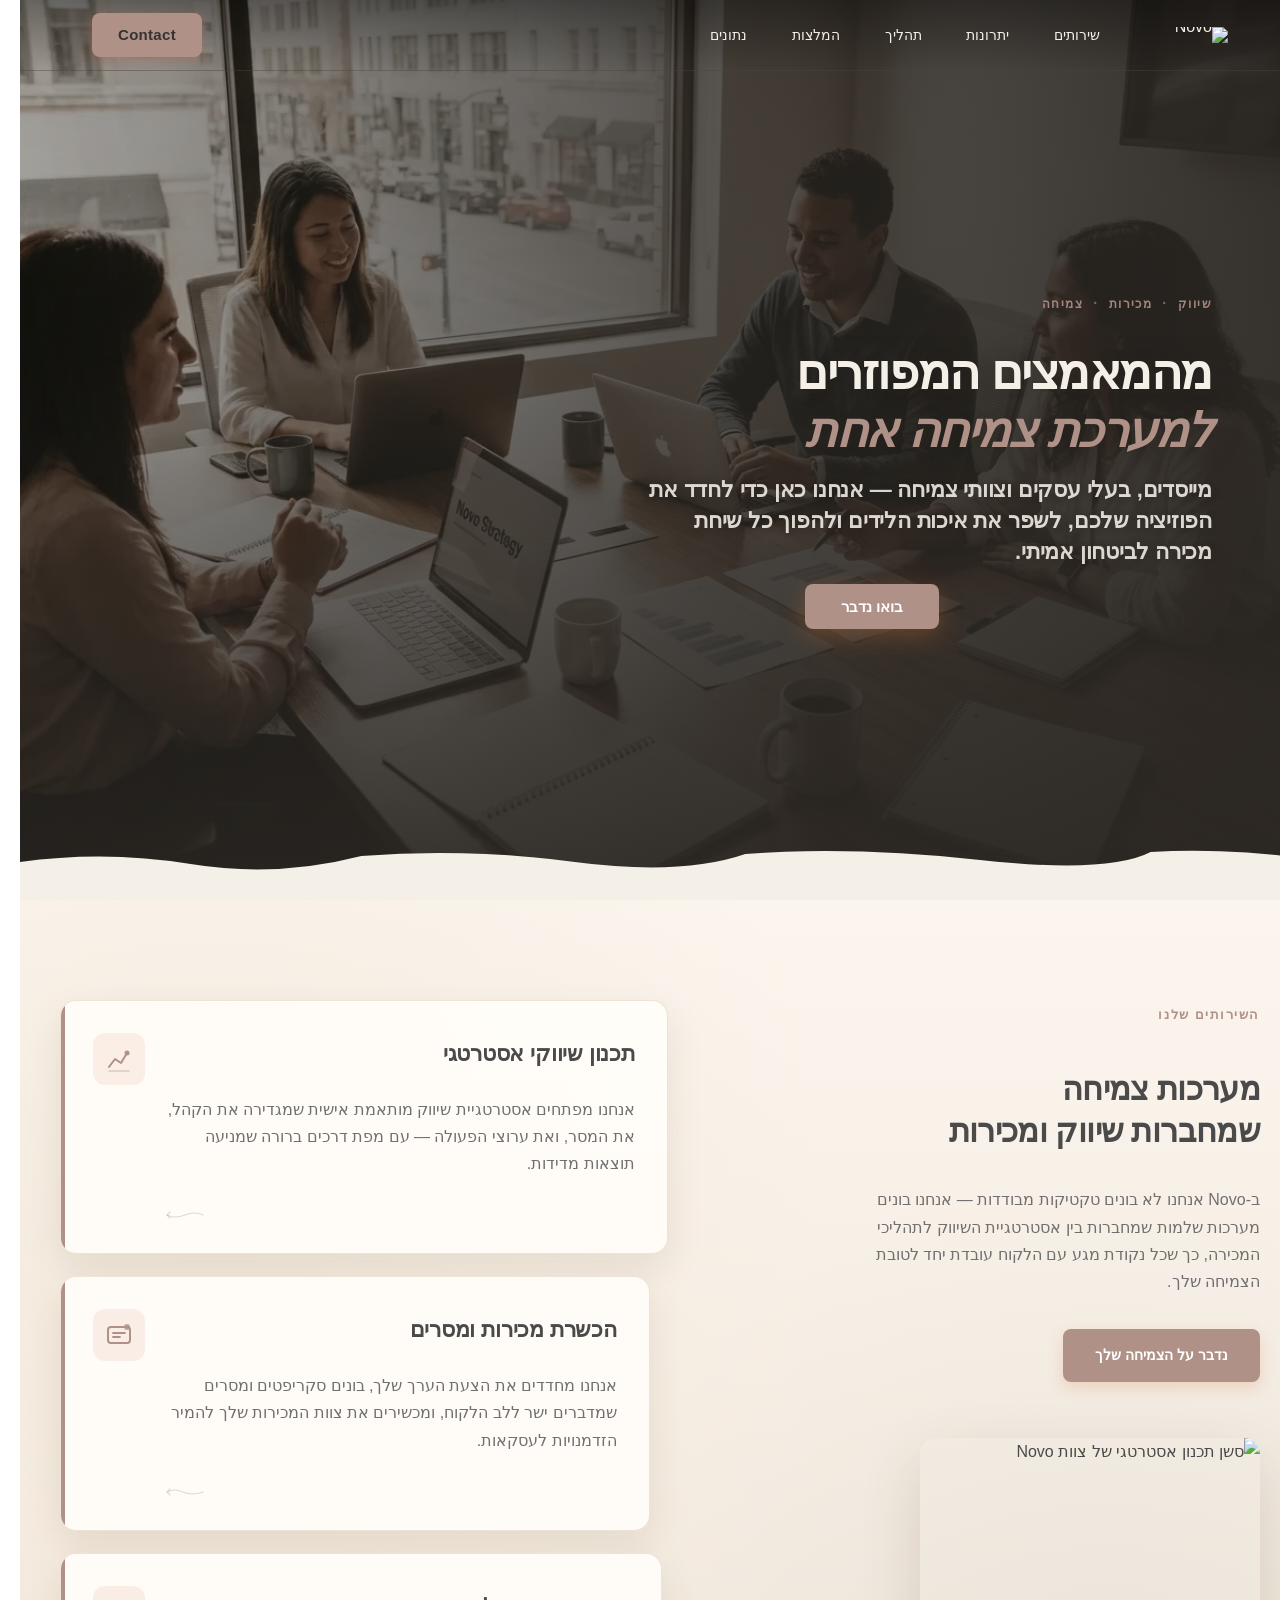
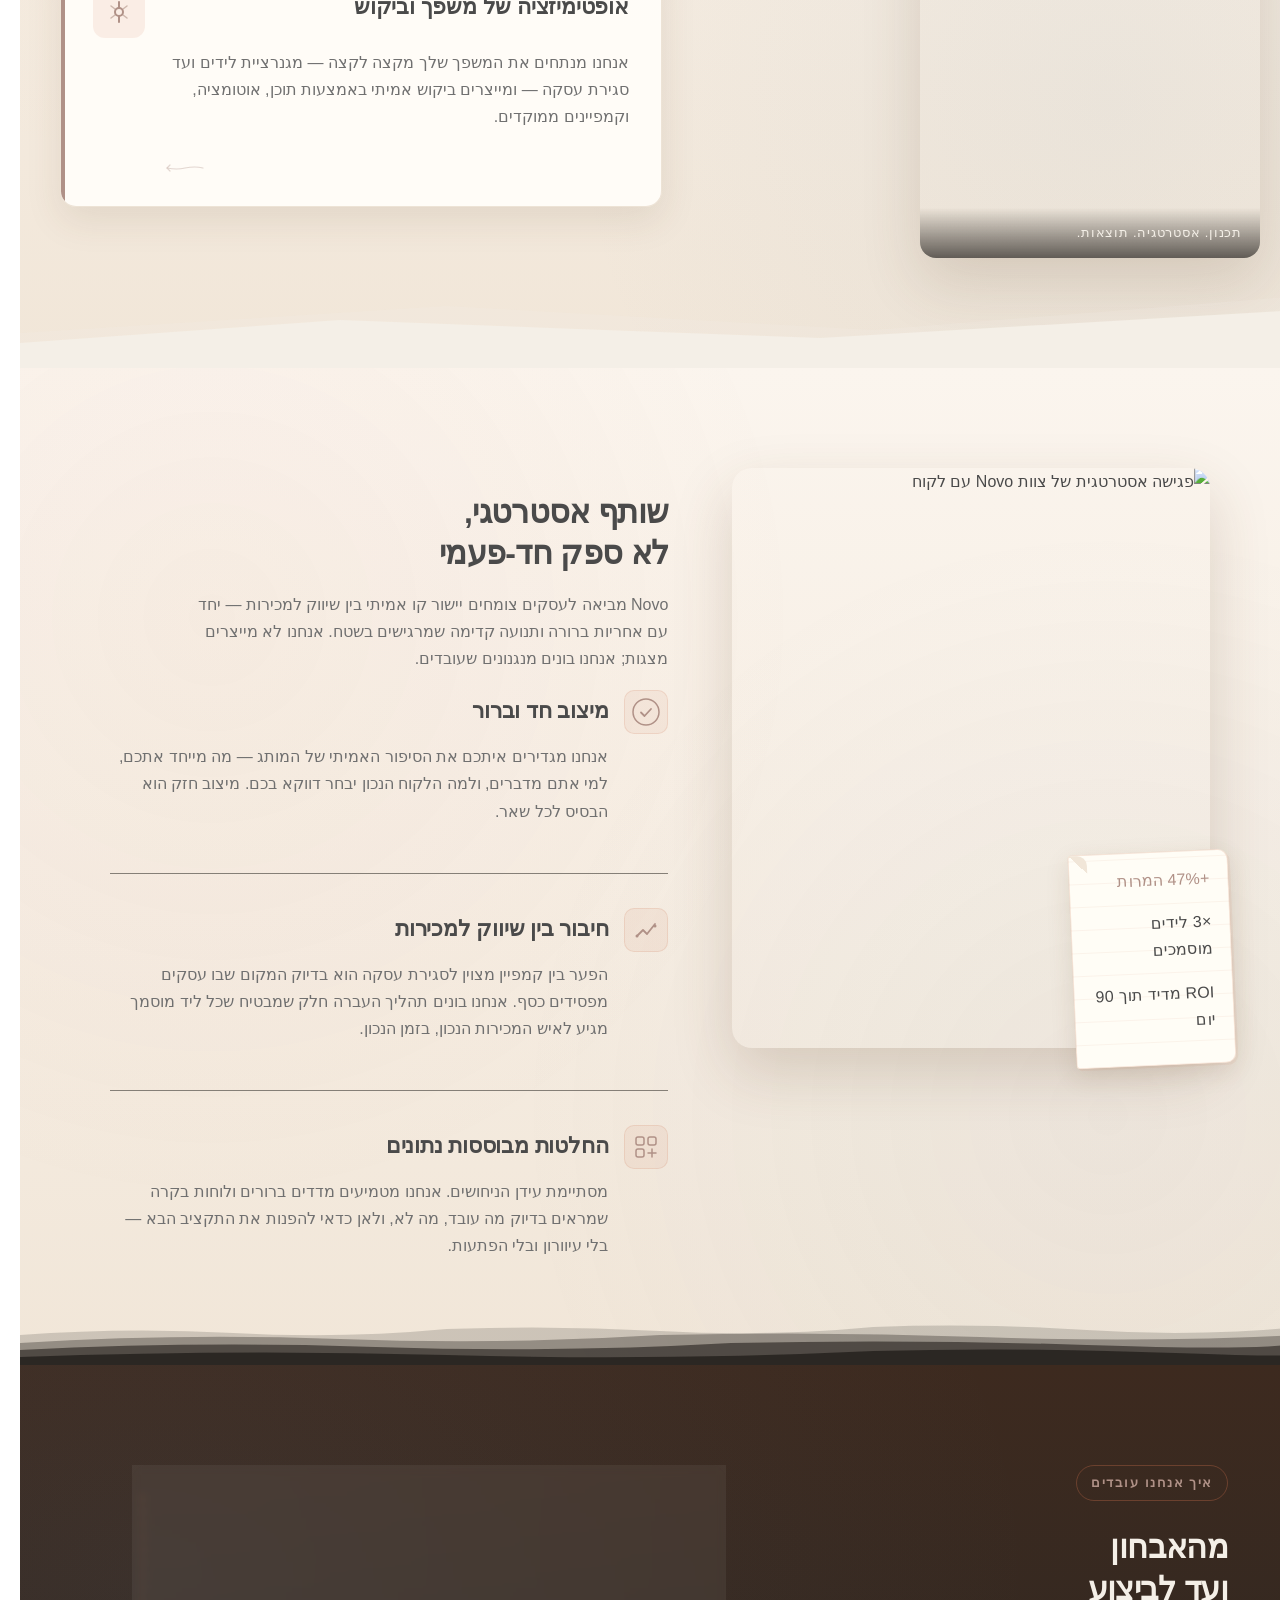
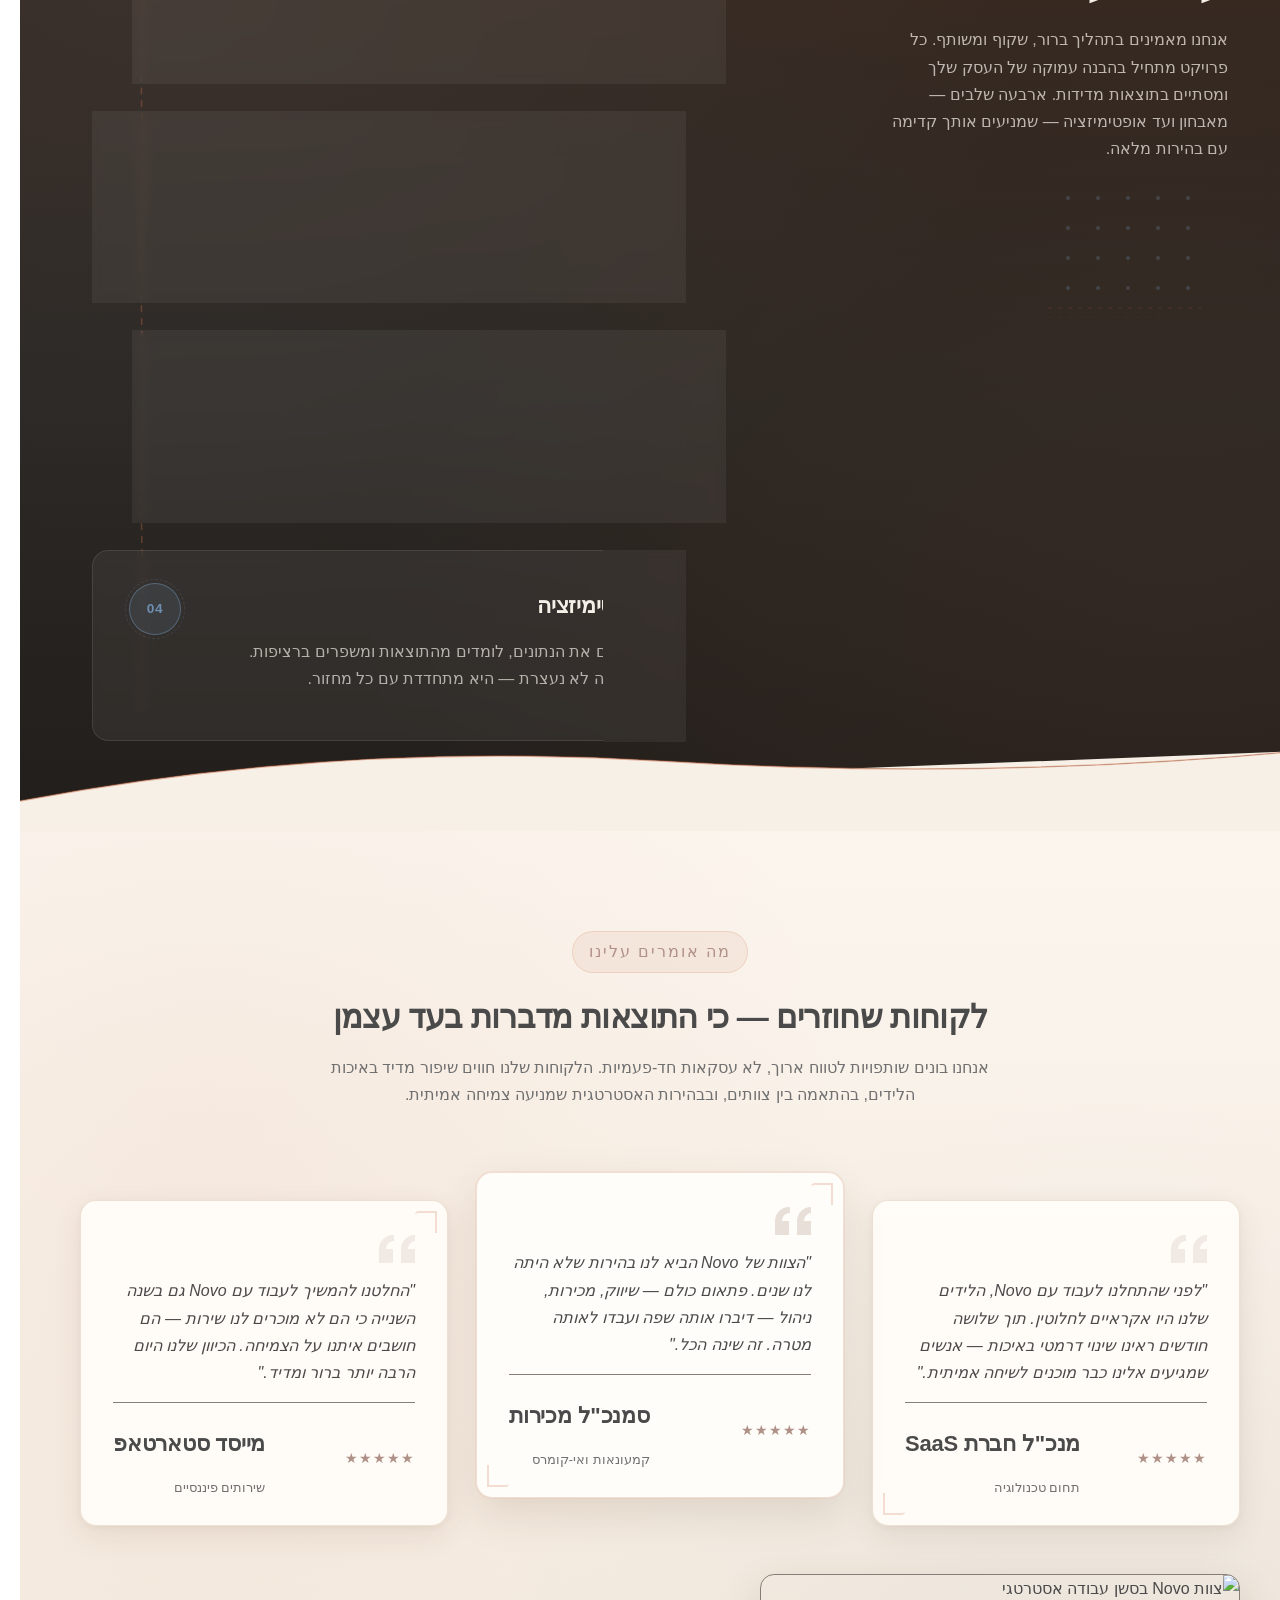
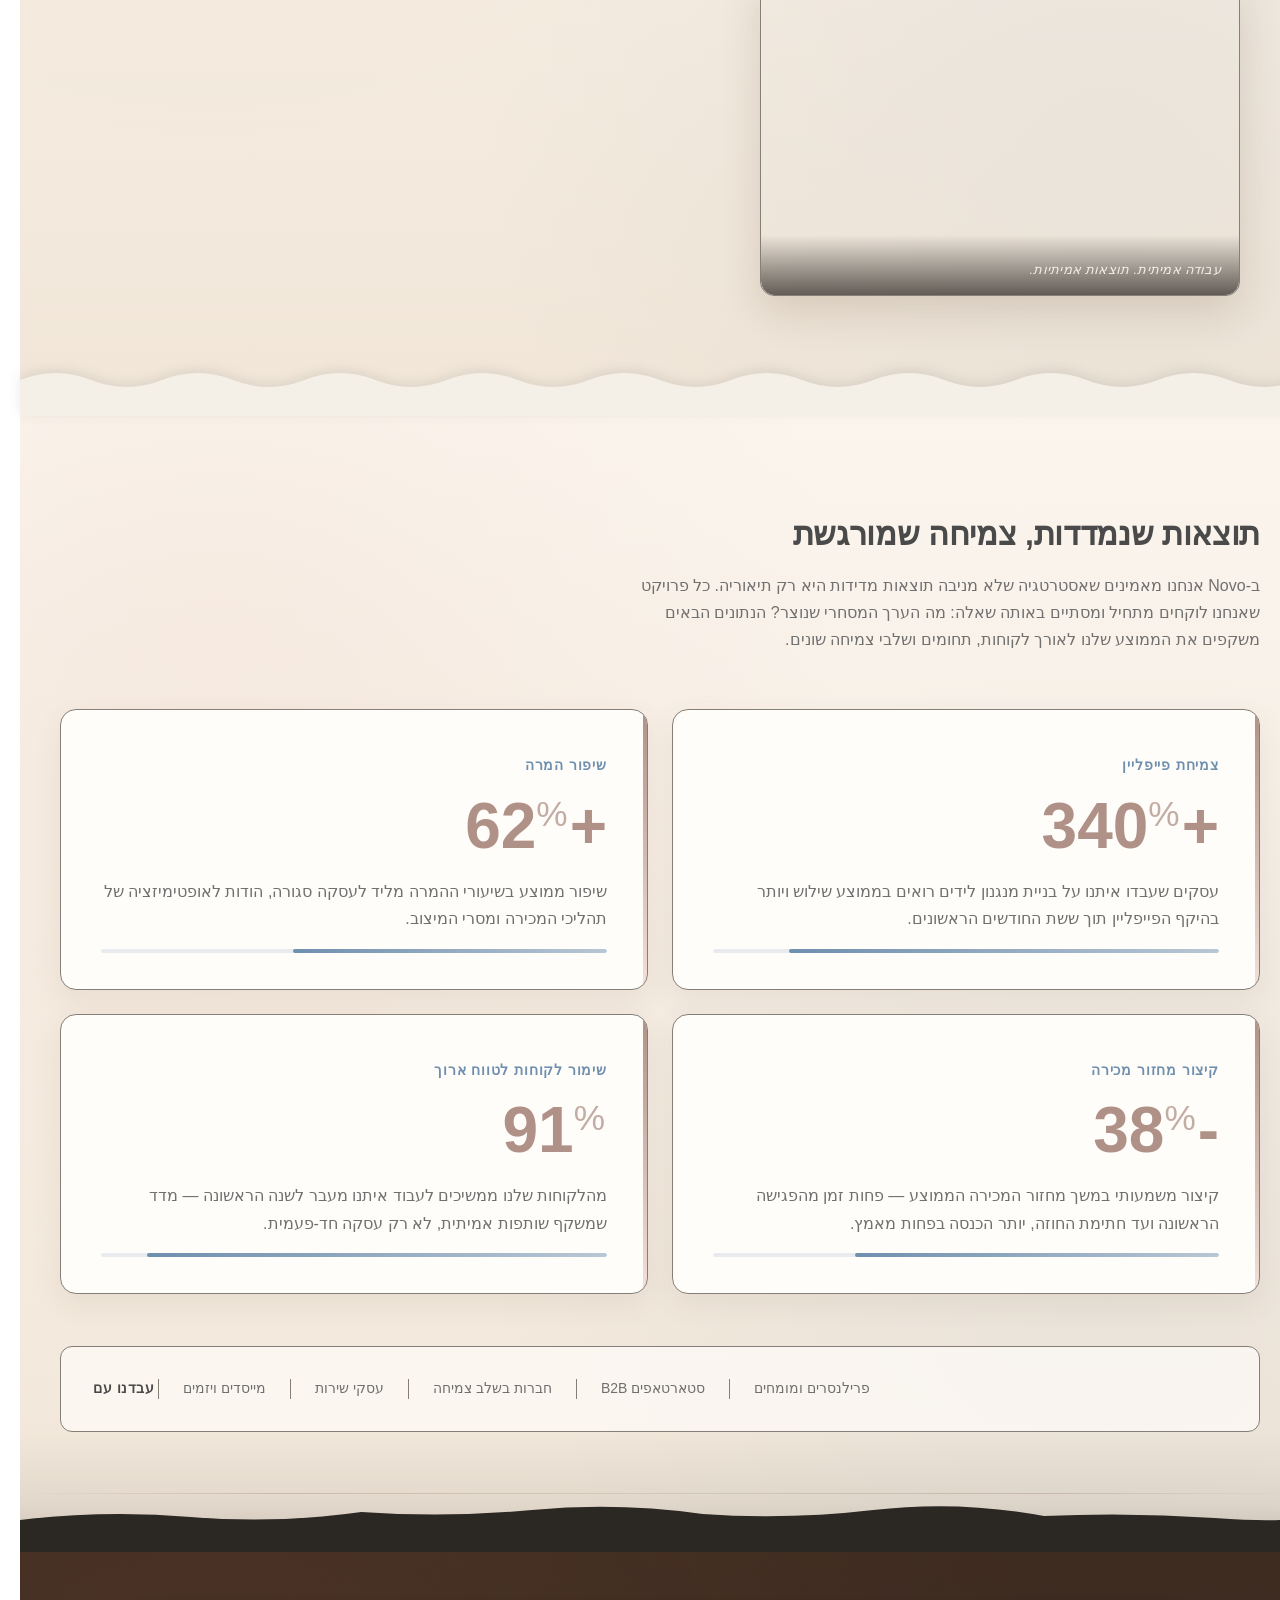
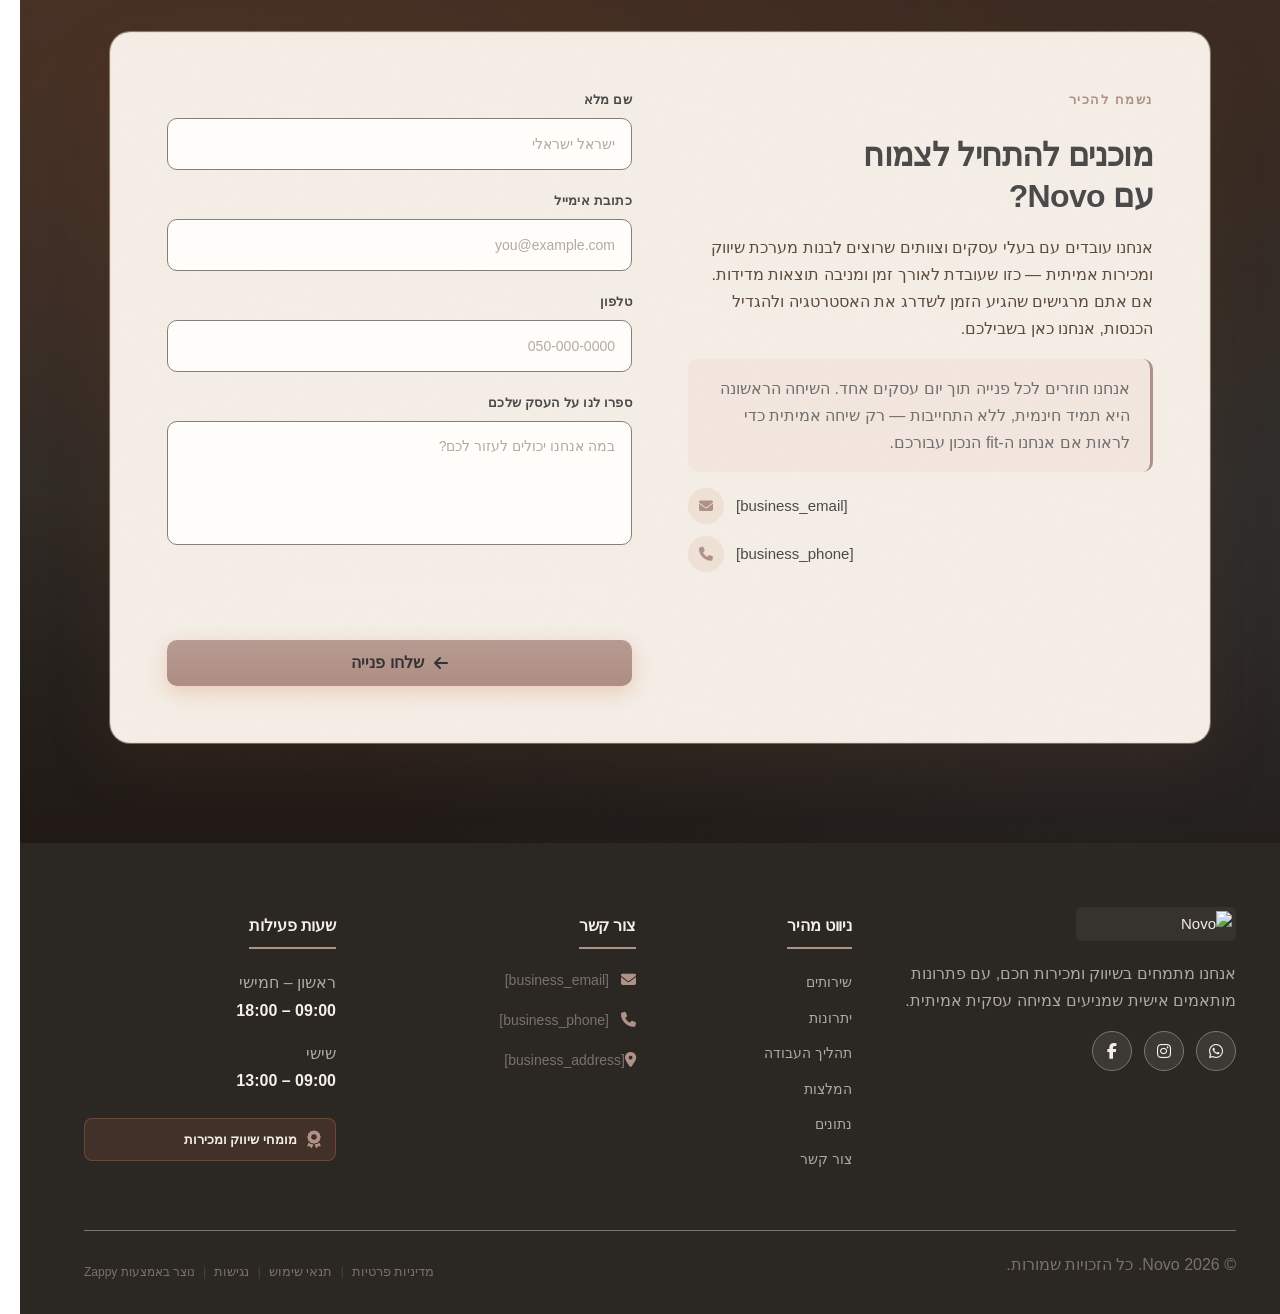
==== commit a76e5a4a: "Background sync: Progressive GitHub Sync" ====
--- a/public/index.html
+++ b/public/index.html
@@ -1 +1 @@
-<!doctype html><html dir="rtl" lang="he"><head><meta charset="UTF-8"><meta content="width=device-width,initial-scale=1" name="viewport"><meta content="index, follow" name="robots"><title>novo platform inc — Novo</title><meta content="A marketing and sales agency focused on helping businesses grow through strategic marketing and sales solutions. The agency appears to be looking for a high-con" name="description"><meta content="novo platform inc, novo banco nbnet, Novo, novo" name="keywords"><link href="/assets/favicon.ico" rel="icon" type="image/x-icon"><link href="/assets/favicon-16x16.png" rel="icon" type="image/png" sizes="16x16"><link href="/assets/favicon-32x32.png" rel="icon" type="image/png" sizes="32x32"><link href="/assets/favicon-48x48.png" rel="icon" type="image/png" sizes="48x48"><link href="/assets/favicon-192x192.png" rel="icon" type="image/png" sizes="192x192"><link href="/assets/favicon-512x512.png" rel="icon" type="image/png" sizes="512x512"><link href="/assets/apple-touch-icon.png" rel="apple-touch-icon"><script>!function(){"use strict";var t="89488ac2-c0d1-449c-a94c-e8752036ae5c",e="https://api.zappy5.com/api/analytics/track",a=18e5,n=2592e6,o=!0,i=!0,r=!0;var s=function(){var e="zappy_visitor_"+t,a=null;try{if(a=localStorage.getItem(e)){var o=JSON.parse(a),i=Date.now();if(i-o.created<n)return o.lastSeen=i,localStorage.setItem(e,JSON.stringify(o)),o.id}}catch(t){console.warn("Zappy Analytics: LocalStorage not available")}var r="zv_"+Date.now()+"_"+Math.random().toString(36).substr(2,9);try{localStorage.setItem(e,JSON.stringify({id:r,created:Date.now(),lastSeen:Date.now()}))}catch(t){}return r}(),c=function(){var e="zappy_session_"+t,n=null;try{if(n=sessionStorage.getItem(e)){var o=JSON.parse(n),i=Date.now();if(i-o.timestamp<a)return o.timestamp=i,sessionStorage.setItem(e,JSON.stringify(o)),o.id}}catch(t){console.warn("Zappy Analytics: SessionStorage not available")}var r="zs_"+Date.now()+"_"+Math.random().toString(36).substr(2,9);try{sessionStorage.setItem(e,JSON.stringify({id:r,timestamp:Date.now()}))}catch(t){}return r}();function l(a,n){n=n||{};var o={website_id:t,event_type:a,page_path:window.location.pathname,referrer:document.referrer||"direct",visitor_id:s,session_id:c,metadata:n};if(navigator.sendBeacon){var i=new Blob([JSON.stringify(o)],{type:"application/json"});navigator.sendBeacon(e,i)}else fetch(e,{method:"POST",headers:{"Content-Type":"application/json"},body:JSON.stringify(o),keepalive:!0}).catch(function(t){console.warn("Zappy Analytics: Failed to track event",t)})}o&&l("pageview",{title:document.title,url:window.location.href}),i&&document.addEventListener("click",function(t){var e=t.target;if("BUTTON"===e.tagName||e.closest("button")){var a="BUTTON"===e.tagName?e:e.closest("button");l("click",{element:"button",text:a.textContent.trim().substring(0,100),id:a.id||null,class:a.className||null})}else if("A"===e.tagName||e.closest("a")){var n="A"===e.tagName?e:e.closest("a");l("navigation",{element:"link",text:n.textContent.trim().substring(0,100),href:n.href,external:n.hostname!==window.location.hostname})}},!0),r&&document.addEventListener("submit",function(t){var e=t.target;l("form_submit",{form_id:e.id||null,form_name:e.name||null,form_action:e.action||null,form_method:e.method||"GET"})},!0);var d=Date.now();window.addEventListener("beforeunload",function(){l("page_unload",{time_on_page:Math.floor((Date.now()-d)/1e3),page_path:window.location.pathname})}),window.zappyAnalytics={track:l,getVisitorId:function(){return s},getSessionId:function(){return c}}}()</script><meta content="novo platform inc — Novo" property="og:title"><meta content="A marketing and sales agency focused on helping businesses grow through strategic marketing and sales solutions. The agency appears to be looking for a high-con" property="og:description"><meta content="website" property="og:type"><meta content="he_IL" property="og:locale"><meta content="summary_large_image" name="twitter:card"><meta content="novo platform inc — Novo" name="twitter:title"><meta content="A marketing and sales agency focused on helping businesses grow through strategic marketing and sales solutions. The agency appears to be looking for a high-con" name="twitter:description"><link href="https://cdnjs.cloudflare.com/ajax/libs/font-awesome/6.4.0/css/all.min.css" rel="stylesheet"><link href="/assets/favicon.ico" rel="icon" type="image/x-icon"><link href="/assets/favicon-16x16.png" rel="icon" type="image/png" sizes="16x16"><link href="/assets/favicon-32x32.png" rel="icon" type="image/png" sizes="32x32"><link href="/assets/favicon-48x48.png" rel="icon" type="image/png" sizes="48x48"><link href="/assets/favicon-192x192.png" rel="icon" type="image/png" sizes="192x192"><link href="/assets/favicon-512x512.png" rel="icon" type="image/png" sizes="512x512"><link href="/assets/apple-touch-icon.png" rel="apple-touch-icon"><link href="https://cdn.jsdelivr.net/npm/vanilla-cookieconsent@3/dist/cookieconsent.css" rel="stylesheet"><script src="https://cdn.jsdelivr.net/npm/vanilla-cookieconsent@3/dist/cookieconsent.umd.js"></script><script src="https://cdn.jsdelivr.net/gh/mickidum/acc_toolbar/acctoolbar/acctoolbar.min.js"></script><style data-zappy-section-v2-css="true">.index-hero-section{position:relative;width:100%;min-height:100vh;overflow:visible;background:#2b2723;color:var(--text-light);padding-bottom:80px;display:flex;align-items:center;direction:rtl}.index-hero-section .index-hero-bg-wrapper{position:absolute;inset:0;width:100%;height:100%;z-index:0;overflow:hidden}.index-hero-section .index-hero-bg{position:absolute;inset:0;width:100%;height:100%;background-size:cover;background-position:center;filter:saturate(.75) brightness(.88)}.index-hero-section .index-hero-scrim{position:absolute;inset:0;width:100%;height:100%;background-image:linear-gradient(to left,rgba(43,39,35,.92) 0,rgba(43,39,35,.72) 50%,rgba(43,39,35,.3) 100%),linear-gradient(to top,rgba(43,39,35,.85) 0,transparent 60%);z-index:1;pointer-events:none}.index-hero-section .index-hero-content-wrapper{position:relative;z-index:10;width:100%;max-width:1200px;margin:0 auto;padding:160px 48px 60px}.index-hero-section .index-hero-inner{max-width:680px;margin-inline-start:0;text-align:right}.index-hero-section .index-hero-eyebrow{display:flex;flex-direction:row;align-items:center;justify-content:flex-start;gap:10px;margin-bottom:28px;font-family:Manrope,sans-serif;font-size:.75rem;font-weight:600;letter-spacing:.12em;text-transform:uppercase;color:var(--primary);opacity:.9}.index-hero-section .index-hero-dot{color:var(--text-light);opacity:.4;font-size:.9rem}.index-hero-section .index-hero-h1{font-family:Fraunces,Cormorant,Georgia,'Times New Roman',serif;font-size:3.75rem;font-weight:400;letter-spacing:-.03em;line-height:1.1;color:var(--text-light);margin:0 0 24px 0;text-shadow:0 2px 24px rgba(43,39,35,.5)}.index-hero-section .index-hero-h1-accent{color:var(--primary);font-style:italic}.index-hero-section .index-hero-h3{font-family:Manrope,sans-serif;font-size:1.125rem;font-weight:400;line-height:1.7;color:var(--text-light);opacity:.88;margin:0 0 40px 0;max-width:580px;text-shadow:0 1px 8px rgba(43,39,35,.4)}.index-hero-section .index-hero-ctas{display:flex;flex-direction:row;align-items:center;gap:16px;flex-wrap:wrap}.index-hero-section .index-hero-btn-primary{display:inline-block;background:linear-gradient(180deg,#e38642 0,#d97835 100%);color:#fffdf9;padding:15px 36px;border-radius:8px;border:none;font-family:Manrope,sans-serif;font-weight:600;font-size:.9375rem;line-height:1;text-decoration:none;box-shadow:0 6px 24px rgba(217,120,53,.32);transition:all .3s ease;cursor:pointer;white-space:nowrap}.index-hero-section .index-hero-btn-primary:hover{transform:translateY(-3px);box-shadow:0 12px 32px rgba(217,120,53,.42);color:#fffdf9}.index-hero-section .index-hero-btn-secondary{display:inline-block;background:rgba(244,239,231,.1);color:var(--text-light);padding:14px 34px;border-radius:8px;border:1px solid rgba(244,239,231,.3);font-family:Manrope,sans-serif;font-weight:500;font-size:.9375rem;line-height:1;text-decoration:none;backdrop-filter:blur(4px);transition:all .3s ease;cursor:pointer;white-space:nowrap}.index-hero-section .index-hero-btn-secondary:hover{background:rgba(244,239,231,.18);border-color:rgba(244,239,231,.55);transform:translateY(-3px);color:var(--text-light)}.index-hero-section .index-hero-divider-wrapper{position:absolute;bottom:0;left:0;width:100%;height:80px;pointer-events:none;z-index:5}.index-hero-section .index-hero-divider-wrapper svg{display:block;width:100%;height:100%}@media (max-width:768px){.index-hero-section{min-height:100vh;padding-bottom:60px}.index-hero-section .index-hero-content-wrapper{padding:110px 20px 40px}.index-hero-section .index-hero-inner{max-width:100%}.index-hero-section .index-hero-h1{font-size:2.4rem;line-height:1.15;margin-bottom:18px}.index-hero-section .index-hero-h3{font-size:1rem;margin-bottom:32px}.index-hero-section .index-hero-ctas{flex-direction:column;align-items:flex-start;gap:12px}.index-hero-section .index-hero-btn-primary,.index-hero-section .index-hero-btn-secondary{width:100%;text-align:center;padding:14px 24px}.index-hero-section .index-hero-eyebrow{margin-bottom:20px}.index-hero-section .index-hero-scrim{background-image:linear-gradient(to left,rgba(43,39,35,.95) 0,rgba(43,39,35,.85) 60%,rgba(43,39,35,.5) 100%),linear-gradient(to top,rgba(43,39,35,.9) 0,transparent 55%)}}</style><link href="/styles.css" rel="stylesheet"><style id="zappy-dropdown-submenu-styles">#navMenu li:has(.sub-menu),.nav-menu li:has(.sub-menu),.navbar li:has(.sub-menu),nav li:has(.sub-menu){position:relative}#navMenu .sub-menu,.nav-menu .sub-menu,.navbar .sub-menu,nav .sub-menu{display:block!important;position:absolute!important;top:100%;left:0;min-width:220px;background:#fff;border-radius:8px;box-shadow:0 8px 25px rgba(0,0,0,.15);padding:8px 0;opacity:0;visibility:hidden;transform:translateY(10px);transition:all .3s ease;z-index:1000;list-style:none;pointer-events:none}#navMenu li:hover>.sub-menu,.nav-menu li:hover>.sub-menu,.navbar li:hover>.sub-menu,nav li:hover>.sub-menu{opacity:1!important;visibility:visible!important;transform:translateY(0)!important;pointer-events:auto!important}.sub-menu li{list-style:none;margin:0;padding:0}.sub-menu a{display:block!important;padding:10px 16px!important;color:var(--text-dark,#333)!important;font-weight:500;text-decoration:none;white-space:nowrap;transition:background-color .2s}.sub-menu a:hover{background-color:#f5f5f5}[dir=rtl] .nav-menu .sub-menu,[dir=rtl] .navbar .sub-menu,[dir=rtl] nav .sub-menu,html[lang=ar] .nav-menu .sub-menu,html[lang=ar] .navbar .sub-menu,html[lang=ar] nav .sub-menu,html[lang=he] .nav-menu .sub-menu,html[lang=he] .navbar .sub-menu,html[lang=he] nav .sub-menu{left:auto!important;right:0!important}.sub-menu:empty,.sub-menu:not(:has(li)),.sub-menu:not(:has(li:not(.zappy-hidden-menu-item))){display:none!important;opacity:0!important;visibility:hidden!important;pointer-events:none!important}li:has(.menu-group-title):hover>.sub-menu{opacity:1!important;visibility:visible!important;transform:translateY(0)!important;pointer-events:auto!important}#navMenu>li>.menu-group-title,.nav-menu>li>.menu-group-title{display:inline-block;padding:.5rem 1rem;cursor:default;user-select:none}@media (max-width:768px){#navMenu .sub-menu,.nav-menu .sub-menu,.navbar .sub-menu,nav .sub-menu{position:static!important;transform:none!important;box-shadow:none!important;background:0 0!important;max-height:0;overflow:hidden;opacity:0;visibility:hidden;transition:max-height .3s ease,opacity .3s ease;padding:0!important;border-radius:0!important}.sub-menu.mobile-expanded{max-height:500px!important;opacity:1!important;visibility:visible!important;padding:8px 0 8px 16px!important}[dir=rtl] .sub-menu.mobile-expanded,html[lang=he] .sub-menu.mobile-expanded{padding:8px 16px 8px 0!important}#navMenu li:hover>.sub-menu,.nav-menu li:hover>.sub-menu,.navbar li:hover>.sub-menu,nav li:hover>.sub-menu{opacity:0;visibility:hidden;pointer-events:none}#navMenu li>.sub-menu.mobile-expanded,.nav-menu li>.sub-menu.mobile-expanded,.navbar li>.sub-menu.mobile-expanded,nav li>.sub-menu.mobile-expanded{opacity:1!important;visibility:visible!important;pointer-events:auto!important}#navMenu li:has(.sub-menu),.nav-menu li:has(.sub-menu),.navbar li:has(.sub-menu),nav li:has(.sub-menu){display:flex!important;flex-wrap:wrap!important;align-items:center!important;position:relative!important;min-height:44px!important}#navMenu li:has(.sub-menu)>a,.nav-menu li:has(.sub-menu)>a,.navbar li:has(.sub-menu)>a,nav li:has(.sub-menu)>a{flex:1!important;min-width:0!important}#navMenu li:has(.sub-menu)>.menu-group-title,.nav-menu li:has(.sub-menu)>.menu-group-title,.navbar li:has(.sub-menu)>.menu-group-title,nav li:has(.sub-menu)>.menu-group-title{flex:1!important;min-width:0!important;padding:0!important;line-height:inherit!important}#navMenu li:has(.sub-menu)>.sub-menu,.nav-menu li:has(.sub-menu)>.sub-menu,.navbar li:has(.sub-menu)>.sub-menu,nav li:has(.sub-menu)>.sub-menu{flex-basis:100%!important;width:100%!important}#navMenu li:has(.sub-menu)>a [class*=arrow],#navMenu li:has(.sub-menu)>a [class*=chevron],.nav-menu li:has(.sub-menu)>a .fa-angle-down,.nav-menu li:has(.sub-menu)>a .fa-chevron-down,.nav-menu li:has(.sub-menu)>a [class*=arrow],.nav-menu li:has(.sub-menu)>a [class*=chevron],nav li:has(.sub-menu)>a [class*=arrow],nav li:has(.sub-menu)>a [class*=chevron]{display:none!important;visibility:hidden!important}.mobile-submenu-toggle{display:flex!important;align-items:center!important;justify-content:center!important;width:44px!important;height:auto!important;background:0 0!important;border:none!important;cursor:pointer!important;color:var(--text-dark)!important;position:static!important;flex-shrink:0!important;align-self:stretch!important;z-index:2!important;padding:0!important;margin:0!important}.mobile-submenu-toggle::after{content:''!important;width:0!important;height:0!important;border-left:6px solid transparent!important;border-right:6px solid transparent!important;border-top:7px solid currentColor!important;transition:transform .3s ease!important}.mobile-submenu-toggle.expanded::after{transform:rotate(180deg)!important}.sub-menu a{padding:10px 0!important;display:block!important;color:var(--text-dark)!important}.navbar .sub-menu li a,.zappy-products-dropdown .sub-menu a,nav.navbar .sub-menu li a{color:var(--text-dark)!important}}@media (min-width:769px){.mobile-submenu-toggle{display:none!important}}</style><style id="mobile-lang-menu-deployed-css">@media (max-width:768px){.lang-switcher,.nav-container .lang-switcher,.nav-cta-container .lang-switcher,.nav-ecommerce-icons .lang-switcher,.nav-icons-left .lang-switcher,.navbar .lang-switcher,.navbar .nav-cta-container .lang-switcher{display:none!important}.mobile-lang-menu{width:100%;border-top:1px solid rgba(128,128,128,.2);padding:8px 0 0 0;margin-top:8px}.mobile-lang-toggle{display:flex!important;align-items:center;justify-content:space-between;width:100%;padding:12px 16px;background:0 0;border:none;cursor:pointer;font-size:15px;color:inherit;font-family:inherit}.mobile-lang-toggle::after{content:'';display:inline-block;width:8px;height:8px;border-right:2px solid currentColor;border-bottom:2px solid currentColor;transform:rotate(45deg);transition:transform .3s ease;margin-left:8px}.mobile-lang-toggle.expanded::after{transform:rotate(-135deg)}.mobile-lang-options{max-height:0;overflow:hidden;transition:max-height .3s ease}.mobile-lang-options.expanded{max-height:300px}.mobile-lang-option{display:flex!important;align-items:center;gap:10px;padding:10px 24px;text-decoration:none;color:inherit;font-size:14px;font-family:inherit}.mobile-lang-option:hover{background:rgba(128,128,128,.1)}.mobile-lang-option.active{font-weight:600;opacity:.7;pointer-events:none}.mobile-lang-option img{width:20px;height:20px;border-radius:50%}}@media (min-width:769px){.mobile-lang-menu{display:none!important}}</style><style id="zappy-widget-visibility">#mic-access-tool-box,#mic-access-tool-general-button,#mic-init-access-tool #mic-access-tool-box,#mic-init-access-tool #mic-access-tool-general-button,#mic-init-access-tool .mic-access-tool-general-button,._access-icon,._access-menu,.mic-access-tool-box,.mic-access-tool-general-button,div[id*=mic-access-tool-box]{display:none!important;visibility:hidden!important;opacity:0!important;pointer-events:none!important}</style></head><body><nav class="navbar" dir="rtl"><button class="mobile-toggle" aria-label="Menu" id="mobileToggle"><svg viewbox="0 0 24 24" fill="none" height="24" width="24" class="hamburger-icon"><path d="M3 12h18M3 6h18M3 18h18" stroke="currentColor" stroke-width="2" stroke-linecap="round"></path></svg><svg viewbox="0 0 24 24" fill="none" height="24" width="24" class="close-icon" style="display:none"><path d="M18 6L6 18M6 6l12 12" stroke="currentColor" stroke-width="2" stroke-linecap="round"></path></svg></button><button class="phone-header-btn" aria-label="Call" data-phone=""><svg viewbox="0 0 24 24" fill="currentColor" height="20" width="20"><path d="M22 16.92v3a2 2 0 0 1-2.18 2 19.79 19.79 0 0 1-8.63-3.07 19.5 19.5 0 0 1-6-6 19.79 19.79 0 0 1-3.07-8.67A2 2 0 0 1 4.11 2h3a2 2 0 0 1 2 1.72 12.84 12.84 0 0 0 .7 2.81 2 2 0 0 1-.45 2.11L8.09 9.91a16 16 0 0 0 6 6l1.27-1.27a2 2 0 0 1 2.11-.45 12.84 12.84 0 0 0 2.81.7A2 2 0 0 1 22 16.92z"></path></svg></button><div class="nav-container"><div class="nav-right-group"><div class="nav-brand"><a href="/" class="logo-link"><img alt="Novo" src="/assets/novo-logo.webp" class="logo"></a></div><ul class="nav-menu" id="navMenu"><li><a href="#services">שירותים</a></li><li><a href="#benefits">יתרונות</a></li><li><a href="#process">תהליך</a></li><li><a href="#testimonials">המלצות</a></li><li><a href="#stats">נתונים</a></li></ul></div><div class="nav-cta-container"><a href="#contact" class="nav-cta-btn">Contact</a></div></div></nav><script>window.addEventListener("load",function(){const e=document.querySelector(".navbar, nav, header");if(!e)return void console.log("[Navbar] Navbar element not found");let t=document.getElementById("mobileToggle")||document.querySelector(".mobile-toggle")||document.querySelector(".hamburger")||document.querySelector(".hamburger-menu")||document.querySelector(".menu-toggle")||document.querySelector(".burger-menu")||document.querySelector('[aria-label="Menu"]')||document.querySelector('[aria-label="תפריט"]');const o=document.querySelector(".phone-header-btn"),n=window.getComputedStyle(e);let r=n.backgroundColor;if(console.log("[Navbar] Initial navbar background:",r),"transparent"===r||"rgba(0, 0, 0, 0)"===r||r.startsWith("rgba")&&r.includes(", 0)")){const e=n.backgroundImage;if(e&&"none"!==e)console.log("[Navbar] Navbar has background image/gradient, using dark text"),r="rgb(240, 240, 240)";else{const e=window.getComputedStyle(document.body).backgroundColor;console.log("[Navbar] Navbar transparent, using body background:",e),r=e}}const i=r.match(/\d+/g);if(i&&i.length>=3){const e=(.299*parseInt(i[0])+.587*parseInt(i[1])+.114*parseInt(i[2]))/255;console.log("[Navbar] Mobile button colors preserved from Claude CSS (luminance:",e.toFixed(2)+")");const n=document.createElement("style");n.id="zappy-mobile-nav-fix";document.documentElement.lang;document.documentElement.dir,n.textContent='\n        /* Hide mobile buttons on desktop, show only on mobile */\n        @media (min-width: 769px) {\n          .mobile-toggle,\n          .phone-header-btn {\n            display: none !important;\n          }\n        }\n        \n        /* Show and position mobile buttons correctly on mobile */\n        @media (max-width: 768px) {\n          .mobile-toggle,\n          .phone-header-btn {\n            position: absolute !important;\n            top: 50% !important;\n            transform: translateY(-50%) !important;\n            z-index: 1001 !important;\n            display: flex !important;\n            align-items: center !important;\n            justify-content: center !important;\n            width: 36px !important;\n            height: 36px !important;\n            border-radius: 50% !important;\n            border: none !important;\n            cursor: pointer !important;\n            padding: 6px !important;\n            background: none !important;\n            color: var(--nav-text, var(--text-dark)) !important;\n          }\n          \n          /* LTR positioning (default): hamburger LEFT, phone RIGHT */\n          html:not([dir="rtl"]):not([lang="he"]):not([lang="ar"]) .mobile-toggle,\n          html[dir="ltr"] .mobile-toggle {\n            left: 12px !important;\n            right: auto !important;\n          }\n          html:not([dir="rtl"]):not([lang="he"]):not([lang="ar"]) .phone-header-btn,\n          html[dir="ltr"] .phone-header-btn {\n            right: 12px !important;\n            left: auto !important;\n          }\n          \n          /* RTL positioning: hamburger RIGHT, phone LEFT */\n          html[dir="rtl"] .mobile-toggle,\n          html[lang="he"] .mobile-toggle,\n          html[lang="ar"] .mobile-toggle {\n            right: 12px !important;\n            left: auto !important;\n          }\n          html[dir="rtl"] .phone-header-btn,\n          html[lang="he"] .phone-header-btn,\n          html[lang="ar"] .phone-header-btn {\n            left: 12px !important;\n            right: auto !important;\n          }\n          \n          /* CRITICAL: Ensure nav-container has min-height on mobile */\n          /* All children are positioned absolutely/fixed on mobile, so height:auto collapses to 0 */\n          .nav-container {\n            min-height: 70px !important;\n            position: relative !important;\n          }\n          \n          /* Ensure SVG icons are properly sized and inherit color */\n          .mobile-toggle svg,\n          .phone-header-btn svg {\n            width: 24px !important;\n            height: 24px !important;\n            /* Don\'t force display - let JavaScript control hamburger/close toggle */\n          }\n          \n          /* Reset nav-cta-container on mobile - remove desktop box-shadow/padding */\n          /* that creates a visible ghost box when CTA button is hidden */\n          .nav-cta-container {\n            box-shadow: none !important;\n            padding: 0 !important;\n          }\n          \n          /* Hide nav-cta-container entirely on mobile when there\'s no lang-switcher */\n          /* (only the CTA button is inside, and it\'s hidden on mobile) */\n          .nav-cta-container:not(:has(.lang-switcher)) {\n            display: none !important;\n          }\n          \n          /* CRITICAL: Prevent hero image fade gradient from bleeding over headline text */\n          /* The .image-fade-gradient has bottom: -30px (extends below parent) */\n          /* On mobile stacked layout, this overlaps the h1 text below the image */\n          .hero-image-column {\n            overflow: hidden !important;\n          }\n          .image-fade-gradient {\n            bottom: 0 !important;\n          }\n          \n          /* Hide desktop language switcher on mobile - hamburger menu handles it */\n          /* High specificity to override stored CSS */\n          .lang-switcher,\n          .nav-cta-container .lang-switcher,\n          .nav-container .lang-switcher,\n          .navbar .lang-switcher,\n          .navbar .nav-cta-container .lang-switcher {\n            display: none !important;\n          }\n        }\n      ';const r=document.getElementById("zappy-mobile-nav-fix");r&&r.remove(),document.head.appendChild(n),console.log("[Navbar] Critical CSS injected for mobile nav positioning");const l=window.innerWidth<=768;if(t){const e=t.querySelector(".hamburger-icon"),o=t.querySelector(".close-icon");e&&(e.style.setProperty("width","24px","important"),e.style.setProperty("height","24px","important"),e.style.setProperty("display","block","important")),o&&(o.style.setProperty("width","24px","important"),o.style.setProperty("height","24px","important"),o.style.setProperty("display","none","important")),l?(t.style.setProperty("position","absolute","important"),t.style.setProperty("top","50%","important"),t.style.setProperty("transform","translateY(-50%)","important"),t.style.setProperty("z-index","1001","important"),t.style.removeProperty("left"),t.style.removeProperty("right"),console.log("[Navbar] Mobile toggle positioning applied (mobile viewport)")):(t.style.removeProperty("position"),t.style.removeProperty("top"),t.style.removeProperty("transform"),t.style.removeProperty("z-index"),t.style.removeProperty("left"),t.style.removeProperty("right"),console.log("[Navbar] Desktop viewport - cleared mobile toggle inline positioning"))}if(o){const e=o.querySelector("svg");e&&(e.style.width="24px",e.style.height="24px",e.setAttribute("width","24"),e.setAttribute("height","24")),l?(o.style.setProperty("position","absolute","important"),o.style.setProperty("top","50%","important"),o.style.setProperty("transform","translateY(-50%)","important"),o.style.setProperty("z-index","1001","important"),o.style.removeProperty("left"),o.style.removeProperty("right"),console.log("[Navbar] Phone button positioning applied (mobile viewport)")):(o.style.removeProperty("position"),o.style.removeProperty("top"),o.style.removeProperty("transform"),o.style.removeProperty("z-index"),o.style.removeProperty("left"),o.style.removeProperty("right"),console.log("[Navbar] Desktop viewport - cleared phone button inline positioning"))}}else console.log("[Navbar] Could not parse background color:",r);t=document.getElementById("mobileToggle")||document.querySelector(".mobile-toggle")||document.querySelector(".hamburger")||document.querySelector(".hamburger-menu")||document.querySelector(".menu-toggle")||document.querySelector(".burger-menu")||document.querySelector('[aria-label="Menu"]')||document.querySelector('[aria-label="תפריט"]');const l=document.getElementById("navMenu")||document.querySelector(".nav-menu")||document.querySelector(".nav-links")||document.querySelector("nav ul:not(.submenu)");if(!t||!l)return void console.log("[Navbar] Mobile toggle or menu not found:",{toggle:!!t,menu:!!l});l.id||(l.id="navMenu"),console.log("[Navbar] Initializing mobile menu...");const a=t.cloneNode(!0);t.parentNode.replaceChild(a,t),a.addEventListener("click",function(e){e.preventDefault(),e.stopPropagation();const t=this.querySelector(".hamburger-icon"),o=this.querySelector(".close-icon");l.classList.contains("active")?(l.classList.remove("active"),t&&t.style.setProperty("display","block","important"),o&&o.style.setProperty("display","none","important"),document.body.style.overflow="",console.log("[Navbar] Menu closed")):(l.classList.add("active"),t&&t.style.setProperty("display","none","important"),o&&o.style.setProperty("display","block","important"),document.body.style.overflow="hidden",console.log("[Navbar] Menu opened"))}),l.querySelectorAll("a").forEach(function(e){e.addEventListener("click",function(){if("#"===this.getAttribute("href"))return;const e=a.querySelector(".hamburger-icon"),t=a.querySelector(".close-icon");l.classList.remove("active"),e&&e.style.setProperty("display","block","important"),t&&t.style.setProperty("display","none","important"),document.body.style.overflow="",console.log("[Navbar] Menu closed (link clicked)")})});var s=l.querySelectorAll(".dropdown-toggle");s.forEach(function(e){e.addEventListener("click",function(e){e.preventDefault(),e.stopPropagation();var t=this.closest(".nav-dropdown");t&&(t.parentNode.querySelectorAll(".nav-dropdown.open").forEach(function(e){e!==t&&e.classList.remove("open")}),t.classList.toggle("open"),console.log("[Navbar] Dropdown toggled:",t.classList.contains("open")?"open":"closed"))})}),document.addEventListener("click",function(e){e.target.closest(".nav-dropdown")||document.querySelectorAll(".nav-dropdown.open").forEach(function(e){e.classList.remove("open")})}),console.log("[Navbar] Dropdown handlers initialized for "+s.length+" dropdowns"),o&&o.addEventListener("click",function(){const e=document.querySelectorAll('a[href^="tel:"]'),t=e.length>0?e[0].getAttribute("href").replace("tel:",""):"[business_phone]";window.location.href="tel:"+t,console.log("[Navbar] Phone button clicked")}),console.log("[Navbar] Mobile menu initialized successfully");const p=function(){const e=document.querySelector(".whatsapp-float");e&&(window.innerWidth>=769?(e.style.setProperty("display","none","important"),e.style.setProperty("visibility","hidden","important"),e.style.setProperty("opacity","0","important"),e.style.setProperty("pointer-events","none","important"),console.log("[WhatsApp] Button hidden on desktop")):(e.style.removeProperty("display"),e.style.removeProperty("visibility"),e.style.removeProperty("opacity"),e.style.removeProperty("pointer-events"),console.log("[WhatsApp] Button visible on mobile")))};let c;p(),window.addEventListener("resize",function(){clearTimeout(c),c=setTimeout(p,100)})})</script><main><section class="index-hero-section" data-layout-spec="בית-hero" dir="rtl" id="zappy-section-0" data-hero-type="fullscreen-card" data-zappy-section="true" style="opacity:1"><div class="index-hero-bg-wrapper"><div class="index-hero-bg" style="background-image:url('assets/site-index-hero-image-1.webp');background-size:cover;background-position:center;width:100%;height:100%"></div><div class="index-hero-scrim"></div></div><div class="index-hero-content-wrapper"><div class="index-hero-inner"><div class="index-hero-eyebrow"><span>שיווק</span><span class="index-hero-dot">·</span><span>מכירות</span><span class="index-hero-dot">·</span><span>צמיחה</span></div><h1 class="index-hero-h1">מהמאמצים המפוזרים<br><span class="index-hero-h1-accent">למערכת צמיחה אחת</span></h1><h3 class="index-hero-h3">מייסדים, בעלי עסקים וצוותי צמיחה — אנחנו כאן כדי לחדד את הפוזיציה שלכם, לשפר את איכות הלידים ולהפוך כל שיחת מכירה לביטחון אמיתי.</h3><div class="index-hero-ctas" style="text-align:center !important;display:flex !important;justify-content:center !important;align-items:flex-start !important;width:100% !important"><a href="#contact" class="btn-primary btn index-hero-btn-primary" data-element-id="btn-1774513350646-tv0dncgs0" data-element-type="button" data-native-element="true" data-text-color="light" style="border-color:rgb(176, 145, 135) !important;color:var(--light-text, #ffffff) !important;background-color:rgb(176, 145, 135) !important;background-image:none !important">בואו נדבר</a></div></div></div><div class="index-hero-divider-wrapper"><svg viewbox="0 0 1200 80" aria-hidden="true" xmlns="http://www.w3.org/2000/svg" data-no-icon-edit="true" preserveaspectratio="none"><path d="M0,80 L0,42 Q80,30 160,44 T320,36 Q420,28 520,42 T680,34 Q780,26 900,40 T1060,32 Q1130,28 1200,38 L1200,80 Z" fill="#F4EFE7"></path></svg></div></section><section class="index-services-section" data-layout-spec="בית-services" dir="rtl" id="services"><div class="index-services-container"><div class="index-services-start-col"><div class="index-services-text-block"><span class="index-services-label">השירותים שלנו</span><h2 class="index-services-h2">מערכות צמיחה<br>שמחברות שיווק ומכירות</h2><p class="index-services-intro">ב-Novo אנחנו לא בונים טקטיקות מבודדות — אנחנו בונים מערכות שלמות שמחברות בין אסטרטגיית השיווק לתהליכי המכירה, כך שכל נקודת מגע עם הלקוח עובדת יחד לטובת הצמיחה שלך.</p><a href="#contact" class="btn-primary index-services-cta">נדבר על הצמיחה שלך</a></div><div class="index-services-image-tile"><img alt="סשן תכנון אסטרטגי של צוות Novo" src="/assets/site-index-services-image-1.webp" data-context="A warm, editorial-style overhead photo of a collaborative marketing strategy session: open notebooks with handwritten notes, printed campaign plans, coffee cups, sticky notes, and hands reviewing materials on a light wooden table. Warm natural light, sand and terracotta tones, professional yet human atmosphere suitable for a strategic marketing and sales agency." data-placeholder="index-services-image-1" height="560" width="420"><div class="index-services-image-caption">תכנון. אסטרטגיה. תוצאות.</div></div></div><div class="index-services-cards-col"><article class="index-services-card index-services-card--1"><div class="index-services-card-icon"><svg viewbox="0 0 28 28" aria-hidden="true" xmlns="http://www.w3.org/2000/svg" fill="none" height="28" width="28" data-element-type="icon" data-icon-type="svg"><path d="M4 22 L10 14 L16 18 L22 8" stroke="currentColor" stroke-width="2" stroke-linecap="round" stroke-linejoin="round"></path><circle cx="22" cy="8" r="2.5" fill="currentColor"></circle><path d="M4 26 H24" stroke="currentColor" stroke-width="1.5" stroke-linecap="round" opacity="0.4"></path></svg></div><div class="index-services-card-body"><h3 class="index-services-card-title">תכנון שיווקי אסטרטגי</h3><p class="index-services-card-desc">אנחנו מפתחים אסטרטגיית שיווק מותאמת אישית שמגדירה את הקהל, את המסר, ואת ערוצי הפעולה — עם מפת דרכים ברורה שמניעה תוצאות מדידות.</p><div class="index-services-card-arrow"><svg viewbox="0 0 40 16" aria-hidden="true" xmlns="http://www.w3.org/2000/svg" fill="none" height="16" width="40" data-element-type="icon" data-icon-type="svg"><path d="M38 8 Q30 4 20 8 Q10 12 2 8" fill="none" opacity="0.5" stroke="currentColor" stroke-linecap="round" stroke-width="1.2"></path><path d="M5 5 L2 8 L5 11" fill="none" opacity="0.5" stroke="currentColor" stroke-linecap="round" stroke-width="1.2" stroke-linejoin="round"></path></svg></div></div></article><article class="index-services-card index-services-card--2"><div class="index-services-card-icon"><svg viewbox="0 0 28 28" aria-hidden="true" xmlns="http://www.w3.org/2000/svg" fill="none" height="28" width="28" data-element-type="icon" data-icon-type="svg"><rect height="16" rx="3" stroke="currentColor" stroke-width="2" width="22" x="3" y="6"></rect><path d="M8 12 H20 M8 16 H15" stroke="currentColor" stroke-width="1.8" stroke-linecap="round"></path><circle cx="22" cy="6" r="3" fill="currentColor" opacity="0.8"></circle></svg></div><div class="index-services-card-body"><h3 class="index-services-card-title">הכשרת מכירות ומסרים</h3><p class="index-services-card-desc">אנחנו מחדדים את הצעת הערך שלך, בונים סקריפטים ומסרים שמדברים ישר ללב הלקוח, ומכשירים את צוות המכירות שלך להמיר הזדמנויות לעסקאות.</p><div class="index-services-card-arrow"><svg viewbox="0 0 40 16" aria-hidden="true" xmlns="http://www.w3.org/2000/svg" fill="none" height="16" width="40" data-element-type="icon" data-icon-type="svg"><path d="M38 8 Q28 12 18 8 Q10 4 2 8" fill="none" opacity="0.5" stroke="currentColor" stroke-linecap="round" stroke-width="1.2"></path><path d="M5 5 L2 8 L5 11" fill="none" opacity="0.5" stroke="currentColor" stroke-linecap="round" stroke-width="1.2" stroke-linejoin="round"></path></svg></div></div></article><article class="index-services-card index-services-card--3"><div class="index-services-card-icon"><svg viewbox="0 0 28 28" aria-hidden="true" xmlns="http://www.w3.org/2000/svg" fill="none" height="28" width="28" data-element-type="icon" data-icon-type="svg"><path d="M14 4 L14 10 M14 18 L14 24" stroke="currentColor" stroke-width="2" stroke-linecap="round"></path><circle cx="14" cy="14" r="4" stroke="currentColor" stroke-width="2"></circle><path d="M6 8 L10 11 M18 17 L22 20" stroke="currentColor" stroke-width="1.5" stroke-linecap="round" opacity="0.6"></path><path d="M22 8 L18 11 M10 17 L6 20" stroke="currentColor" stroke-width="1.5" stroke-linecap="round" opacity="0.6"></path></svg></div><div class="index-services-card-body"><h3 class="index-services-card-title">אופטימיזציה של משפך וביקוש</h3><p class="index-services-card-desc">אנחנו מנתחים את המשפך שלך מקצה לקצה — מגנרציית לידים ועד סגירת עסקה — ומייצרים ביקוש אמיתי באמצעות תוכן, אוטומציה, וקמפיינים ממוקדים.</p><div class="index-services-card-arrow"><svg viewbox="0 0 40 16" aria-hidden="true" xmlns="http://www.w3.org/2000/svg" fill="none" height="16" width="40" data-element-type="icon" data-icon-type="svg"><path d="M38 8 Q30 6 20 8 Q12 10 2 8" fill="none" opacity="0.5" stroke="currentColor" stroke-linecap="round" stroke-width="1.2"></path><path d="M5 5 L2 8 L5 11" fill="none" opacity="0.5" stroke="currentColor" stroke-linecap="round" stroke-width="1.2" stroke-linejoin="round"></path></svg></div></div></article></div></div><div class="index-services-divider-wrapper"><svg viewbox="0 0 1440 90" aria-hidden="true" xmlns="http://www.w3.org/2000/svg" data-no-icon-edit="true" preserveaspectratio="none"><path d="M0,90 L0,55 L480,28 L960,52 L1440,18 L1440,90 Z" fill="#F4EFE7" opacity="0.18"></path><path d="M0,90 L0,65 L360,42 L900,60 L1440,32 L1440,90 Z" fill="#F4EFE7"></path></svg></div></section><section class="index-benefits-section" data-layout-spec="בית-benefits" dir="rtl" id="benefits"><div class="index-benefits-container"><div class="index-benefits-inner"><div class="index-benefits-photo-col"><div class="index-benefits-frame"><img alt="פגישה אסטרטגית של צוות Novo עם לקוח" src="/assets/site-index-benefits-image-1.webp" data-context="A warm, intimate editorial photo of a strategic marketing meeting — two professionals (a consultant and a client/founder) reviewing documents or a laptop at a wooden desk, warm natural light, notebooks and coffee visible, premium and human feel, muted warm tones, Israeli business context" data-placeholder="index-benefits-image-1" height="680" width="560"><div class="index-benefits-note"><p class="index-benefits-note-line">+47% המרות</p><p class="index-benefits-note-line">×3 לידים מוסמכים</p><p class="index-benefits-note-line">ROI מדיד תוך 90 יום</p></div></div></div><div class="index-benefits-content-col"><h2 class="index-benefits-heading">שותף אסטרטגי,<br>לא ספק חד-פעמי</h2><p class="index-benefits-lead">Novo מביאה לעסקים צומחים יישור קו אמיתי בין שיווק למכירות — יחד עם אחריות ברורה ותנועה קדימה שמרגישים בשטח. אנחנו לא מייצרים מצגות; אנחנו בונים מנגנונים שעובדים.</p><div class="index-benefits-list"><div class="index-benefits-item"><div class="index-benefits-item-icon"><svg viewbox="0 0 28 28" aria-hidden="true" xmlns="http://www.w3.org/2000/svg" fill="none" height="28" width="28" data-element-type="icon" data-icon-type="svg"><circle cx="14" cy="14" r="13" stroke="currentColor" stroke-width="1.5"></circle><path d="M9 14.5l3.5 3.5 6.5-7" stroke="currentColor" stroke-width="1.8" stroke-linecap="round" stroke-linejoin="round"></path></svg></div><div class="index-benefits-item-body"><h3 class="index-benefits-item-title">מיצוב חד וברור</h3><p class="index-benefits-item-text">אנחנו מגדירים איתכם את הסיפור האמיתי של המותג — מה מייחד אתכם, למי אתם מדברים, ולמה הלקוח הנכון יבחר דווקא בכם. מיצוב חזק הוא הבסיס לכל שאר.</p></div></div><div class="index-benefits-item"><div class="index-benefits-item-icon"><svg viewbox="0 0 28 28" aria-hidden="true" xmlns="http://www.w3.org/2000/svg" fill="none" height="28" width="28" data-element-type="icon" data-icon-type="svg"><path d="M5 20l6-6 4 4 8-10" stroke="currentColor" stroke-width="1.8" stroke-linecap="round" stroke-linejoin="round"></path><circle cx="5" cy="20" r="1.5" fill="currentColor"></circle><circle cx="23" cy="10" r="1.5" fill="currentColor"></circle></svg></div><div class="index-benefits-item-body"><h3 class="index-benefits-item-title">חיבור בין שיווק למכירות</h3><p class="index-benefits-item-text">הפער בין קמפיין מצוין לסגירת עסקה הוא בדיוק המקום שבו עסקים מפסידים כסף. אנחנו בונים תהליך העברה חלק שמבטיח שכל ליד מוסמך מגיע לאיש המכירות הנכון, בזמן הנכון.</p></div></div><div class="index-benefits-item"><div class="index-benefits-item-icon"><svg viewbox="0 0 28 28" aria-hidden="true" xmlns="http://www.w3.org/2000/svg" fill="none" height="28" width="28" data-element-type="icon" data-icon-type="svg"><rect height="8" rx="2" stroke="currentColor" stroke-width="1.5" width="8" x="4" y="4"></rect><rect height="8" rx="2" stroke="currentColor" stroke-width="1.5" width="8" x="16" y="4"></rect><rect height="8" rx="2" stroke="currentColor" stroke-width="1.5" width="8" x="4" y="16"></rect><path d="M20 16v8M16 20h8" stroke="currentColor" stroke-width="1.5" stroke-linecap="round"></path></svg></div><div class="index-benefits-item-body"><h3 class="index-benefits-item-title">החלטות מבוססות נתונים</h3><p class="index-benefits-item-text">מסתיימת עידן הניחושים. אנחנו מטמיעים מדדים ברורים ולוחות בקרה שמראים בדיוק מה עובד, מה לא, ולאן כדאי להפנות את התקציב הבא — בלי עיוורון ובלי הפתעות.</p></div></div></div></div></div></div><div class="index-benefits-divider-wrapper"><svg viewbox="0 0 1440 90" aria-hidden="true" xmlns="http://www.w3.org/2000/svg" data-no-icon-edit="true" preserveaspectratio="none"><path d="M0,90 L0,60 Q120,52 240,58 T480,54 Q600,50 720,56 T960,52 Q1080,48 1200,55 T1440,52 L1440,90 Z" fill="#2B2723" opacity="0.18"></path><path d="M0,90 L0,68 Q180,58 360,64 T720,60 Q900,56 1080,62 T1440,60 L1440,90 Z" fill="#2B2723" opacity="0.35"></path><path d="M0,90 L0,75 Q200,66 400,72 T800,68 Q1000,64 1200,70 T1440,68 L1440,90 Z" fill="#2B2723" opacity="0.65"></path><path d="M0,90 L0,82 Q240,74 480,80 T960,76 Q1120,72 1300,78 T1440,76 L1440,90 Z" fill="#2B2723"></path></svg></div></section><section class="index-process-section" data-layout-spec="בית-process" dir="rtl" id="process"><div class="process-container"><div class="process-intro"><span class="process-eyebrow">איך אנחנו עובדים</span><h2 class="process-heading">מהאבחון<br>ועד לביצוע</h2><p class="process-description">אנחנו מאמינים בתהליך ברור, שקוף ומשותף. כל פרויקט מתחיל בהבנה עמוקה של העסק שלך ומסתיים בתוצאות מדידות. ארבעה שלבים — מאבחון ועד אופטימיזציה — שמניעים אותך קדימה עם בהירות מלאה.</p><div class="process-decorative-marks" aria-hidden="true"><svg viewbox="0 0 180 140" aria-hidden="true" xmlns="http://www.w3.org/2000/svg" fill="none" height="140" width="180" data-no-icon-edit="true"><circle cx="20" cy="20" r="2" fill="rgba(111,143,175,0.3)"></circle><circle cx="50" cy="20" r="2" fill="rgba(111,143,175,0.3)"></circle><circle cx="80" cy="20" r="2" fill="rgba(111,143,175,0.3)"></circle><circle cx="110" cy="20" r="2" fill="rgba(111,143,175,0.3)"></circle><circle cx="140" cy="20" r="2" fill="rgba(111,143,175,0.3)"></circle><circle cx="20" cy="50" r="2" fill="rgba(111,143,175,0.3)"></circle><circle cx="50" cy="50" r="2" fill="rgba(111,143,175,0.3)"></circle><circle cx="80" cy="50" r="2" fill="rgba(111,143,175,0.3)"></circle><circle cx="110" cy="50" r="2" fill="rgba(111,143,175,0.3)"></circle><circle cx="140" cy="50" r="2" fill="rgba(111,143,175,0.3)"></circle><circle cx="20" cy="80" r="2" fill="rgba(111,143,175,0.3)"></circle><circle cx="50" cy="80" r="2" fill="rgba(111,143,175,0.3)"></circle><circle cx="80" cy="80" r="2" fill="rgba(111,143,175,0.3)"></circle><circle cx="110" cy="80" r="2" fill="rgba(111,143,175,0.3)"></circle><circle cx="140" cy="80" r="2" fill="rgba(111,143,175,0.3)"></circle><circle cx="20" cy="110" r="2" fill="rgba(111,143,175,0.3)"></circle><circle cx="50" cy="110" r="2" fill="rgba(111,143,175,0.3)"></circle><circle cx="80" cy="110" r="2" fill="rgba(111,143,175,0.3)"></circle><circle cx="110" cy="110" r="2" fill="rgba(111,143,175,0.3)"></circle><circle cx="140" cy="110" r="2" fill="rgba(111,143,175,0.3)"></circle><line stroke="rgba(201,110,75,0.2)" stroke-dasharray="4 6" stroke-width="1" x1="0" x2="160" y1="130" y2="130"></line><line stroke="rgba(201,110,75,0.15)" stroke-dasharray="3 8" stroke-width="1" x1="0" x2="120" y1="140" y2="140"></line></svg></div></div><div class="process-steps-column"><div class="process-line-wrapper" aria-hidden="true"><svg viewbox="0 0 40 700" aria-hidden="true" xmlns="http://www.w3.org/2000/svg" fill="none" data-no-icon-edit="true" class="process-connector-line" preserveaspectratio="none"><path d="M20,0 C22,80 18,140 20,200 C22,260 18,320 20,380 C22,440 18,500 20,560 C22,620 18,680 20,700" fill="none" stroke="rgba(201,110,75,0.35)" stroke-width="1.5" stroke-dasharray="6 5"></path></svg></div><article class="process-step-card step-offset-right"><div class="step-marker"><span class="step-number">01</span></div><div class="step-content"><h3 class="step-title">אבחון</h3><p class="step-body">מתחילים בהבנה מלאה — ניתוח השוק, המתחרים, ומצב המכירות הנוכחי. בסוף השלב הזה יש לנו תמונה ברורה של ההזדמנויות שממתינות לך.</p></div></article><article class="process-step-card step-offset-left"><div class="step-marker step-marker--blue"><span class="step-number">02</span></div><div class="step-content"><h3 class="step-title">מיצוב</h3><p class="step-body">בונים את הסיפור השיווקי שלך — מגדירים את הצעת הערך, קהל היעד, והמסרים שיגרמו ללקוחות הנכונים לעצור ולהקשיב.</p></div></article><article class="process-step-card step-offset-right"><div class="step-marker"><span class="step-number">03</span></div><div class="step-content"><h3 class="step-title">הפעלה</h3><p class="step-body">מפעילים את הערוצים הנכונים עם תוכן, קמפיינים ותהליכי מכירה שעובדים יחד. הביצוע מהיר, ממוקד ומדיד מהיום הראשון.</p></div></article><article class="process-step-card step-offset-left"><div class="step-marker step-marker--blue"><span class="step-number">04</span></div><div class="step-content"><h3 class="step-title">אופטימיזציה</h3><p class="step-body">מנתחים את הנתונים, לומדים מהתוצאות ומשפרים ברציפות. הצמיחה לא נעצרת — היא מתחדדת עם כל מחזור.</p></div></article></div></div><div class="process-divider-wrapper"><svg viewbox="0 0 1440 90" aria-hidden="true" xmlns="http://www.w3.org/2000/svg" data-no-icon-edit="true" preserveaspectratio="none"><path d="M0,90 L0,60 Q360,0 720,20 Q1080,40 1440,10 L1440,90 Z" fill="#F7F0E7"></path><path d="M0,60 Q360,0 720,20 Q1080,40 1440,10" fill="#F7F0E7" stroke="rgba(201,110,75,0.5)" stroke-width="1.5"></path></svg></div></section><section class="index-testimonials-section" data-layout-spec="בית-testimonials" dir="rtl" id="testimonials"><div class="index-testimonials-container"><div class="index-testimonials-intro"><p class="index-testimonials-eyebrow">מה אומרים עלינו</p><h2 class="index-testimonials-heading">לקוחות שחוזרים — כי התוצאות מדברות בעד עצמן</h2><p class="index-testimonials-subtext">אנחנו בונים שותפויות לטווח ארוך, לא עסקאות חד-פעמיות. הלקוחות שלנו חווים שיפור מדיד באיכות הלידים, בהתאמה בין צוותים, ובבהירות האסטרטגית שמניעה צמיחה אמיתית.</p></div><div class="index-testimonials-grid"><article class="index-testimonials-card index-testimonials-card--outer"><div class="index-testimonials-quote-mark" aria-hidden="true"><svg viewbox="0 0 36 28" aria-hidden="true" xmlns="http://www.w3.org/2000/svg" fill="none" height="28" width="36" data-no-icon-edit="true"><path d="M14 0C6.268 0 0 6.268 0 14v14h14V14H7C7 9.582 10.582 6 15 6V0h-1zm22 0C28.268 0 22 6.268 22 14v14h14V14h-7c0-4.418 3.582-8 8-8V0h-1z" fill="#B09187" opacity="0.18"></path></svg></div><p class="index-testimonials-quote">"לפני שהתחלנו לעבוד עם Novo, הלידים שלנו היו אקראיים לחלוטין. תוך שלושה חודשים ראינו שינוי דרמטי באיכות — אנשים שמגיעים אלינו כבר מוכנים לשיחה אמיתית."</p><div class="index-testimonials-author"><div class="index-testimonials-author-info"><h3 class="index-testimonials-author-role">מנכ"ל חברת SaaS</h3><span class="index-testimonials-author-company">תחום טכנולוגיה</span></div><div class="index-testimonials-stars" aria-label="דירוג 5 כוכבים"><span>★★★★★</span></div></div><div class="index-testimonials-corner-detail index-testimonials-corner-detail--br" aria-hidden="true"></div></article><article class="index-testimonials-card index-testimonials-card--center"><div class="index-testimonials-quote-mark" aria-hidden="true"><svg viewbox="0 0 36 28" aria-hidden="true" xmlns="http://www.w3.org/2000/svg" fill="none" height="28" width="36" data-no-icon-edit="true"><path d="M14 0C6.268 0 0 6.268 0 14v14h14V14H7C7 9.582 10.582 6 15 6V0h-1zm22 0C28.268 0 22 6.268 22 14v14h14V14h-7c0-4.418 3.582-8 8-8V0h-1z" fill="#B09187" opacity="0.28"></path></svg></div><p class="index-testimonials-quote">"הצוות של Novo הביא לנו בהירות שלא היתה לנו שנים. פתאום כולם — שיווק, מכירות, ניהול — דיברו אותה שפה ועבדו לאותה מטרה. זה שינה הכל."</p><div class="index-testimonials-author"><div class="index-testimonials-author-info"><h3 class="index-testimonials-author-role">סמנכ"ל מכירות</h3><span class="index-testimonials-author-company">קמעונאות ואי-קומרס</span></div><div class="index-testimonials-stars" aria-label="דירוג 5 כוכבים"><span>★★★★★</span></div></div><div class="index-testimonials-corner-detail index-testimonials-corner-detail--tl" aria-hidden="true"></div><div class="index-testimonials-corner-detail index-testimonials-corner-detail--br" aria-hidden="true"></div></article><article class="index-testimonials-card index-testimonials-card--outer"><div class="index-testimonials-quote-mark" aria-hidden="true"><svg viewbox="0 0 36 28" aria-hidden="true" xmlns="http://www.w3.org/2000/svg" fill="none" height="28" width="36" data-no-icon-edit="true"><path d="M14 0C6.268 0 0 6.268 0 14v14h14V14H7C7 9.582 10.582 6 15 6V0h-1zm22 0C28.268 0 22 6.268 22 14v14h14V14h-7c0-4.418 3.582-8 8-8V0h-1z" fill="#B09187" opacity="0.18"></path></svg></div><p class="index-testimonials-quote">"החלטנו להמשיך לעבוד עם Novo גם בשנה השנייה כי הם לא מוכרים לנו שירות — הם חושבים איתנו על הצמיחה. הכיוון שלנו היום הרבה יותר ברור ומדיד."</p><div class="index-testimonials-author"><div class="index-testimonials-author-info"><h3 class="index-testimonials-author-role">מייסד סטארטאפ</h3><span class="index-testimonials-author-company">שירותים פיננסיים</span></div><div class="index-testimonials-stars" aria-label="דירוג 5 כוכבים"><span>★★★★★</span></div></div><div class="index-testimonials-corner-detail index-testimonials-corner-detail--tl" aria-hidden="true"></div></article></div><div class="index-testimonials-image-wrapper"><figure class="index-testimonials-figure"><img alt="צוות Novo בסשן עבודה אסטרטגי" src="/assets/site-index-testimonials-image-1.webp" data-context="A candid, warm work session photo showing a small team of marketing and sales professionals gathered around a table in a modern Israeli office, reviewing strategy documents and laptops together. Natural light, warm tones, genuine collaboration atmosphere. No posed stock-photo feel — authentic, human, editorial quality." data-placeholder="index-testimonials-image-1" height="360" width="560"><div class="index-testimonials-image-caption"><span>עבודה אמיתית. תוצאות אמיתיות.</span></div></figure></div></div><div class="index-testimonials-divider-wrapper"><svg viewbox="0 0 1440 72" aria-hidden="true" xmlns="http://www.w3.org/2000/svg" data-no-icon-edit="true" preserveaspectratio="none"><path d="M0,72 L0,36 Q40,22 80,36 Q120,50 160,36 Q200,22 240,36 Q280,50 320,36 Q360,22 400,36 Q440,50 480,36 Q520,22 560,36 Q600,50 640,36 Q680,22 720,36 Q760,50 800,36 Q840,22 880,36 Q920,50 960,36 Q1000,22 1040,36 Q1080,50 1120,36 Q1160,22 1200,36 Q1240,50 1280,36 Q1320,22 1360,36 Q1400,50 1440,36 L1440,72 Z" fill="#F4EFE7"></path></svg></div></section><section class="index-stats-section" data-layout-spec="בית-stats" dir="rtl" id="stats"><div class="stats-container"><div class="stats-header"><h2 class="stats-title">תוצאות שנמדדות, צמיחה שמורגשת</h2><p class="stats-intro">ב-Novo אנחנו מאמינים שאסטרטגיה שלא מניבה תוצאות מדידות היא רק תיאוריה. כל פרויקט שאנחנו לוקחים מתחיל ומסתיים באותה שאלה: מה הערך המסחרי שנוצר? הנתונים הבאים משקפים את הממוצע שלנו לאורך לקוחות, תחומים ושלבי צמיחה שונים.</p></div><div class="stats-grid"><article class="stat-card"><div class="stat-micro-label">צמיחת פייפליין</div><div class="stat-number">+340<span class="stat-unit">%</span></div><p class="stat-desc">עסקים שעבדו איתנו על בניית מנגנון לידים רואים בממוצע שילוש ויותר בהיקף הפייפליין תוך ששת החודשים הראשונים.</p><div class="stat-bar"><div class="stat-bar-fill" style="width:85%"></div></div></article><article class="stat-card"><div class="stat-micro-label">שיפור המרה</div><div class="stat-number">+62<span class="stat-unit">%</span></div><p class="stat-desc">שיפור ממוצע בשיעורי ההמרה מליד לעסקה סגורה, הודות לאופטימיזציה של תהליכי המכירה ומסרי המיצוב.</p><div class="stat-bar"><div class="stat-bar-fill" style="width:62%"></div></div></article><article class="stat-card"><div class="stat-micro-label">קיצור מחזור מכירה</div><div class="stat-number">-38<span class="stat-unit">%</span></div><p class="stat-desc">קיצור משמעותי במשך מחזור המכירה הממוצע — פחות זמן מהפגישה הראשונה ועד חתימת החוזה, יותר הכנסה בפחות מאמץ.</p><div class="stat-bar"><div class="stat-bar-fill" style="width:72%"></div></div></article><article class="stat-card"><div class="stat-micro-label">שימור לקוחות לטווח ארוך</div><div class="stat-number">91<span class="stat-unit">%</span></div><p class="stat-desc">מהלקוחות שלנו ממשיכים לעבוד איתנו מעבר לשנה הראשונה — מדד שמשקף שותפות אמיתית, לא רק עסקה חד-פעמית.</p><div class="stat-bar"><div class="stat-bar-fill" style="width:91%"></div></div></article></div><div class="trust-row"><span class="trust-label">עבדנו עם</span><div class="trust-divider-v"></div><span class="trust-item">מייסדים ויזמים</span><div class="trust-divider-v"></div><span class="trust-item">עסקי שירות</span><div class="trust-divider-v"></div><span class="trust-item">חברות בשלב צמיחה</span><div class="trust-divider-v"></div><span class="trust-item">סטארטאפים B2B</span><div class="trust-divider-v"></div><span class="trust-item">פרילנסרים ומומחים</span></div></div><div class="stats-divider-wrapper"><div class="stats-divider-gradient"></div><div class="stats-divider-line"></div><svg viewbox="0 0 1200 60" aria-hidden="true" xmlns="http://www.w3.org/2000/svg" data-no-icon-edit="true" preserveaspectratio="none"><path d="M0,60 L0,28 Q80,18 160,25 T320,20 Q400,26 480,18 T640,22 Q720,28 800,18 T960,24 Q1040,20 1120,26 T1200,22 L1200,60 Z" fill="#2B2723"></path></svg></div></section><section class="index-contact-section" data-layout-spec="בית-contact" dir="rtl" id="contact"><div class="index-contact-outer"><div class="card-default index-contact-panel"><div class="index-contact-grid"><div class="index-contact-copy"><span class="index-contact-eyebrow">נשמח להכיר</span><h2 class="index-contact-h2">מוכנים להתחיל לצמוח<br>עם Novo?</h2><p class="index-contact-main-para">אנחנו עובדים עם בעלי עסקים וצוותים שרוצים לבנות מערכת שיווק ומכירות אמיתית — כזו שעובדת לאורך זמן ומניבה תוצאות מדידות. אם אתם מרגישים שהגיע הזמן לשדרג את האסטרטגיה ולהגדיל הכנסות, אנחנו כאן בשבילכם.</p><p class="index-contact-reassurance">אנחנו חוזרים לכל פנייה תוך יום עסקים אחד. השיחה הראשונה היא תמיד חינמית, ללא התחייבות — רק שיחה אמיתית כדי לראות אם אנחנו ה-fit הנכון עבורכם.</p><div class="index-contact-meta"><div class="index-contact-meta-item"><span class="index-contact-meta-icon"><i class="fa-solid fa-envelope"></i></span><span>[business_email]</span></div><div class="index-contact-meta-item"><span class="index-contact-meta-icon"><i class="fa-solid fa-phone"></i></span><span>[business_phone]</span></div></div></div><div class="index-contact-form-col"><form class="contact-form index-contact-form" novalidate=""><div class="index-contact-field"><label for="contact-name">שם מלא</label><input name="name" type="text" autocomplete="name" id="contact-name" placeholder="ישראל ישראלי"></div><div class="index-contact-field"><label for="contact-email">כתובת אימייל</label><input name="email" type="email" autocomplete="email" id="contact-email" placeholder="you@example.com"></div><div class="index-contact-field"><label for="contact-phone">טלפון</label><input name="phone" type="tel" autocomplete="tel" id="contact-phone" placeholder="050-000-0000"></div><div class="index-contact-field"><label for="contact-message">ספרו לנו על העסק שלכם</label><textarea id="contact-message" name="message" placeholder="במה אנחנו יכולים לעזור לכם?" rows="4"></textarea></div><div class="privacy-consent" style="color:var(--text-light, #fff)"><label class="privacy-consent-label"><input name="privacy_consent" type="checkbox" class="privacy-consent-checkbox" required=""><span>קראתי ואני מסכים/ה ל<a href="/terms" target="_blank">תנאי השימוש</a>ול<a href="/privacy" target="_blank">מדיניות הפרטיות</a></span></label></div><script data-privacy-consent-validation="">!function(){if(!window._zpcv){window._zpcv=1;var e=document.documentElement.lang||"",t="he"===e||"ar"!==e&&"rtl"===document.documentElement.dir?"יש לאשר את תנאי השימוש ומדיניות הפרטיות":"ar"===e?"يرجى الموافقة على الشروط والأحكام وسياسة الخصوصية":"Please accept the Terms & Conditions and Privacy Policy";document.querySelectorAll(".privacy-consent-checkbox").forEach(function(e){e.setCustomValidity(e.checked?"":t),e.addEventListener("change",function(){e.setCustomValidity(e.checked?"":t)})}),document.addEventListener("submit",function(e){var o=e.target;if(o&&"FORM"===o.tagName){var n=o.querySelector(".privacy-consent-checkbox");if(n&&!n.checked){if(e.preventDefault(),e.stopImmediatePropagation(),"function"==typeof window.zappyNotify)window.zappyNotify(t,"error");else if("function"==typeof window.showNotification)window.showNotification(t,"error");else{document.querySelectorAll(".zappy-privacy-error").forEach(function(e){e.remove()});var i=document.createElement("div");i.className="zappy-privacy-error",i.style.cssText="position:fixed;top:20px;right:20px;max-width:400px;padding:14px 18px;background:#f8d7da;color:#721c24;border:1px solid #f5c6cb;border-radius:8px;box-shadow:0 4px 12px rgba(0,0,0,.15);z-index:10000;font-family:-apple-system,BlinkMacSystemFont,sans-serif;font-size:14px",i.textContent=t,document.body.appendChild(i),setTimeout(function(){i.parentElement&&i.remove()},6e3)}n.focus()}}},!0)}}()</script><button class="btn-primary index-contact-submit" type="submit">שלחו פנייה<i class="fa-solid fa-arrow-left"></i></button></form></div></div></div></div></section></main><footer class="site-footer"><div class="footer-container"><div class="footer-top"><div class="footer-col footer-brand"><img alt="Novo" src="/assets/novo-logo.webp" class="logo"><p class="footer-tagline">אנחנו מתמחים בשיווק ומכירות חכם, עם פתרונות מותאמים אישית שמניעים צמיחה עסקית אמיתית.</p><div class="footer-social"><a href="[facebook_handle]" aria-label="Facebook"><i class="fab fa-facebook-f"></i></a><a href="[instagram_handle]" aria-label="Instagram"><i class="fab fa-instagram"></i></a><a href="[whatsapp_handle]" aria-label="WhatsApp"><i class="fab fa-whatsapp"></i></a></div></div><div class="footer-col footer-links"><h4 class="footer-heading">ניווט מהיר</h4><ul><li><a href="#services">שירותים</a></li><li><a href="#benefits">יתרונות</a></li><li><a href="#process">תהליך העבודה</a></li><li><a href="#testimonials">המלצות</a></li><li><a href="#stats">נתונים</a></li><li><a href="#contact">צור קשר</a></li></ul></div><div class="footer-col footer-contact"><h4 class="footer-heading">צור קשר</h4><ul class="contact-list"><li><i class="fas fa-envelope"></i><a href="mailto:[business_email]">[business_email]</a></li><li><i class="fas fa-phone"></i><a href="tel:[business_phone]">[business_phone]</a></li><li><a href="/"><i class="fas fa-map-marker-alt"></i><span>[business_address]</span></a></li></ul></div><div class="footer-col footer-extra"><h4 class="footer-heading">שעות פעילות</h4><p class="hours-text">ראשון – חמישי<br><strong>09:00 – 18:00</strong></p><p class="hours-text">שישי<br><strong>09:00 – 13:00</strong></p><div class="footer-badge"><i class="fas fa-award"></i><span>מומחי שיווק ומכירות</span></div></div></div><div class="footer-bottom"><div class="footer-bottom-inner"><p class="footer-copy">© 2026 Novo. כל הזכויות שמורות.</p><div class="footer-legal"><a href="/privacy">מדיניות פרטיות</a><span class="separator">|</span><a href="/terms">תנאי שימוש</a><span class="separator">|</span><a href="/accessibility">נגישות</a><span class="separator">|</span><a href="https://zappy5.com" class="zappy-attribution" target="_blank">נוצר באמצעות Zappy</a></div></div></div></div></footer><a href="https://wa.me/[whatsapp_handle]" class="whatsapp-float" aria-label="WhatsApp"><i class="fab fa-whatsapp"></i></a><div data-integration="accessibility:toolbar"></div><script src="/script.js"></script><script id="zappy-mobile-submenu-script">!function(){function e(){if(window.innerWidth>768)return document.querySelectorAll(".mobile-submenu-toggle").forEach(function(e){e.remove()}),void document.querySelectorAll(".sub-menu.mobile-expanded").forEach(function(e){e.classList.remove("mobile-expanded")});document.querySelectorAll(".nav-menu li:has(.sub-menu), nav li:has(.sub-menu), .navbar li:has(.sub-menu), #navMenu li:has(.sub-menu)").forEach(function(e){if(!e.querySelector(".mobile-submenu-toggle")){var t=e.querySelector(".sub-menu"),n=e.querySelector(":scope > a");if(t&&n){var o=document.createElement("button");o.className="mobile-submenu-toggle",o.setAttribute("aria-label","Toggle submenu"),o.setAttribute("type","button"),n.insertAdjacentElement("afterend",o),o.addEventListener("click",function(e){e.preventDefault(),e.stopPropagation(),document.querySelectorAll(".sub-menu.mobile-expanded").forEach(function(e){if(e!==t){e.classList.remove("mobile-expanded");var n=e.parentElement.querySelector(".mobile-submenu-toggle");n&&n.classList.remove("expanded")}}),t.classList.toggle("mobile-expanded"),o.classList.toggle("expanded")})}}})}var t;"loading"===document.readyState?document.addEventListener("DOMContentLoaded",e):e(),window.addEventListener("resize",function(){clearTimeout(t),t=setTimeout(e,250)});var n=new MutationObserver(function(t){t.forEach(function(t){if("attributes"===t.type){var n=t.target;n.classList&&(n.classList.contains("active")||n.classList.contains("open"))&&setTimeout(e,100)}})});setTimeout(function(){document.querySelectorAll(".mobile-menu, .nav-menu, #navMenu, nav").forEach(function(e){n.observe(e,{attributes:!0,attributeFilter:["class","style"]})})},500)}()</script><script id="zappy-mobile-lang-menu-script">!function(){function e(){if(window.innerWidth>768){var e=document.querySelector(".mobile-lang-menu");e&&e.remove()}else if(!document.querySelector(".mobile-lang-menu")){var n=document.querySelector(".lang-switcher");if(n){var a=n.querySelector(".lang-switcher-dropdown");if(a){var i=a.querySelectorAll(".lang-option");if(0!==i.length){var t=document.getElementById("navMenu")||document.querySelector(".nav-menu")||document.querySelector("nav ul");if(t){var l=document.documentElement.lang||"en",s=document.createElement("div");s.className="mobile-lang-menu";var c={he:{name:"עברית",flag:"https://api.iconify.design/circle-flags/il.svg"},en:{name:"English",flag:"https://api.iconify.design/circle-flags/us.svg"},ar:{name:"العربية",flag:"https://api.iconify.design/circle-flags/sa.svg"},fr:{name:"Français",flag:"https://api.iconify.design/circle-flags/fr.svg"},es:{name:"Español",flag:"https://api.iconify.design/circle-flags/es.svg"},de:{name:"Deutsch",flag:"https://api.iconify.design/circle-flags/de.svg"},ru:{name:"Русский",flag:"https://api.iconify.design/circle-flags/ru.svg"},zh:{name:"中文",flag:"https://api.iconify.design/circle-flags/cn.svg"},ja:{name:"日本語",flag:"https://api.iconify.design/circle-flags/jp.svg"},pt:{name:"Português",flag:"https://api.iconify.design/circle-flags/br.svg"},it:{name:"Italiano",flag:"https://api.iconify.design/circle-flags/it.svg"},ko:{name:"한국어",flag:"https://api.iconify.design/circle-flags/kr.svg"}}[l]||{name:l,flag:""},r=document.createElement("button");r.className="mobile-lang-toggle",r.type="button";var g=c.flag?'<img src="'+c.flag+'" width="20" height="20" alt="" style="border-radius:50%;margin-right:8px;margin-left:8px;">':"";r.innerHTML=g+c.name,s.appendChild(r);var o=document.createElement("div");o.className="mobile-lang-options";var d=document.createElement("a");d.className="mobile-lang-option active",d.href="#",d.innerHTML=g+c.name,o.appendChild(d),i.forEach(function(e){var n=document.createElement("a");n.className="mobile-lang-option",n.href=e.getAttribute("href"),n.innerHTML=e.innerHTML,o.appendChild(n)}),s.appendChild(o),t.appendChild(s),r.addEventListener("click",function(e){e.preventDefault(),e.stopPropagation(),r.classList.toggle("expanded"),o.classList.toggle("expanded")})}}}}}}"loading"===document.readyState?document.addEventListener("DOMContentLoaded",e):e(),window.addEventListener("resize",function(){clearTimeout(window._mlrt),window._mlrt=setTimeout(e,250)})}()</script></body></html>+<!doctype html><html dir="rtl" lang="he"><head><meta charset="UTF-8"><meta content="width=device-width,initial-scale=1" name="viewport"><meta content="index, follow" name="robots"><title>novo platform inc — Novo</title><meta content="A marketing and sales agency focused on helping businesses grow through strategic marketing and sales solutions. The agency appears to be looking for a high-con" name="description"><meta content="novo platform inc, novo banco nbnet, Novo, novo" name="keywords"><link href="/assets/favicon.ico" rel="icon" type="image/x-icon"><link href="/assets/favicon-16x16.png" rel="icon" type="image/png" sizes="16x16"><link href="/assets/favicon-32x32.png" rel="icon" type="image/png" sizes="32x32"><link href="/assets/favicon-48x48.png" rel="icon" type="image/png" sizes="48x48"><link href="/assets/favicon-192x192.png" rel="icon" type="image/png" sizes="192x192"><link href="/assets/favicon-512x512.png" rel="icon" type="image/png" sizes="512x512"><link href="/assets/apple-touch-icon.png" rel="apple-touch-icon"><script>!function(){"use strict";var t="89488ac2-c0d1-449c-a94c-e8752036ae5c",e="https://api.zappy5.com/api/analytics/track",a=18e5,n=2592e6,o=!0,i=!0,r=!0;var s=function(){var e="zappy_visitor_"+t,a=null;try{if(a=localStorage.getItem(e)){var o=JSON.parse(a),i=Date.now();if(i-o.created<n)return o.lastSeen=i,localStorage.setItem(e,JSON.stringify(o)),o.id}}catch(t){console.warn("Zappy Analytics: LocalStorage not available")}var r="zv_"+Date.now()+"_"+Math.random().toString(36).substr(2,9);try{localStorage.setItem(e,JSON.stringify({id:r,created:Date.now(),lastSeen:Date.now()}))}catch(t){}return r}(),c=function(){var e="zappy_session_"+t,n=null;try{if(n=sessionStorage.getItem(e)){var o=JSON.parse(n),i=Date.now();if(i-o.timestamp<a)return o.timestamp=i,sessionStorage.setItem(e,JSON.stringify(o)),o.id}}catch(t){console.warn("Zappy Analytics: SessionStorage not available")}var r="zs_"+Date.now()+"_"+Math.random().toString(36).substr(2,9);try{sessionStorage.setItem(e,JSON.stringify({id:r,timestamp:Date.now()}))}catch(t){}return r}();function l(a,n){n=n||{};var o={website_id:t,event_type:a,page_path:window.location.pathname,referrer:document.referrer||"direct",visitor_id:s,session_id:c,metadata:n};if(navigator.sendBeacon){var i=new Blob([JSON.stringify(o)],{type:"application/json"});navigator.sendBeacon(e,i)}else fetch(e,{method:"POST",headers:{"Content-Type":"application/json"},body:JSON.stringify(o),keepalive:!0}).catch(function(t){console.warn("Zappy Analytics: Failed to track event",t)})}o&&l("pageview",{title:document.title,url:window.location.href}),i&&document.addEventListener("click",function(t){var e=t.target;if("BUTTON"===e.tagName||e.closest("button")){var a="BUTTON"===e.tagName?e:e.closest("button");l("click",{element:"button",text:a.textContent.trim().substring(0,100),id:a.id||null,class:a.className||null})}else if("A"===e.tagName||e.closest("a")){var n="A"===e.tagName?e:e.closest("a");l("navigation",{element:"link",text:n.textContent.trim().substring(0,100),href:n.href,external:n.hostname!==window.location.hostname})}},!0),r&&document.addEventListener("submit",function(t){var e=t.target;l("form_submit",{form_id:e.id||null,form_name:e.name||null,form_action:e.action||null,form_method:e.method||"GET"})},!0);var d=Date.now();window.addEventListener("beforeunload",function(){l("page_unload",{time_on_page:Math.floor((Date.now()-d)/1e3),page_path:window.location.pathname})}),window.zappyAnalytics={track:l,getVisitorId:function(){return s},getSessionId:function(){return c}}}()</script><meta content="novo platform inc — Novo" property="og:title"><meta content="A marketing and sales agency focused on helping businesses grow through strategic marketing and sales solutions. The agency appears to be looking for a high-con" property="og:description"><meta content="website" property="og:type"><meta content="he_IL" property="og:locale"><meta content="summary_large_image" name="twitter:card"><meta content="novo platform inc — Novo" name="twitter:title"><meta content="A marketing and sales agency focused on helping businesses grow through strategic marketing and sales solutions. The agency appears to be looking for a high-con" name="twitter:description"><link href="https://cdnjs.cloudflare.com/ajax/libs/font-awesome/6.4.0/css/all.min.css" rel="stylesheet"><link href="/assets/favicon.ico" rel="icon" type="image/x-icon"><link href="/assets/favicon-16x16.png" rel="icon" type="image/png" sizes="16x16"><link href="/assets/favicon-32x32.png" rel="icon" type="image/png" sizes="32x32"><link href="/assets/favicon-48x48.png" rel="icon" type="image/png" sizes="48x48"><link href="/assets/favicon-192x192.png" rel="icon" type="image/png" sizes="192x192"><link href="/assets/favicon-512x512.png" rel="icon" type="image/png" sizes="512x512"><link href="/assets/apple-touch-icon.png" rel="apple-touch-icon"><link href="https://cdn.jsdelivr.net/npm/vanilla-cookieconsent@3/dist/cookieconsent.css" rel="stylesheet"><script src="https://cdn.jsdelivr.net/npm/vanilla-cookieconsent@3/dist/cookieconsent.umd.js"></script><script src="https://cdn.jsdelivr.net/gh/mickidum/acc_toolbar/acctoolbar/acctoolbar.min.js"></script><style data-zappy-section-v2-css="true">.index-hero-section{position:relative;width:100%;min-height:100vh;overflow:visible;background:#2b2723;color:var(--text-light);padding-bottom:80px;display:flex;align-items:center;direction:rtl}.index-hero-section .index-hero-bg-wrapper{position:absolute;inset:0;width:100%;height:100%;z-index:0;overflow:hidden}.index-hero-section .index-hero-bg{position:absolute;inset:0;width:100%;height:100%;background-size:cover;background-position:center;filter:saturate(.75) brightness(.88)}.index-hero-section .index-hero-scrim{position:absolute;inset:0;width:100%;height:100%;background-image:linear-gradient(to left,rgba(43,39,35,.92) 0,rgba(43,39,35,.72) 50%,rgba(43,39,35,.3) 100%),linear-gradient(to top,rgba(43,39,35,.85) 0,transparent 60%);z-index:1;pointer-events:none}.index-hero-section .index-hero-content-wrapper{position:relative;z-index:10;width:100%;max-width:1200px;margin:0 auto;padding:160px 48px 60px}.index-hero-section .index-hero-inner{max-width:680px;margin-inline-start:0;text-align:right}.index-hero-section .index-hero-eyebrow{display:flex;flex-direction:row;align-items:center;justify-content:flex-start;gap:10px;margin-bottom:28px;font-family:Manrope,sans-serif;font-size:.75rem;font-weight:600;letter-spacing:.12em;text-transform:uppercase;color:var(--primary);opacity:.9}.index-hero-section .index-hero-dot{color:var(--text-light);opacity:.4;font-size:.9rem}.index-hero-section .index-hero-h1{font-family:Fraunces,Cormorant,Georgia,'Times New Roman',serif;font-size:3.75rem;font-weight:400;letter-spacing:-.03em;line-height:1.1;color:var(--text-light);margin:0 0 24px 0;text-shadow:0 2px 24px rgba(43,39,35,.5)}.index-hero-section .index-hero-h1-accent{color:var(--primary);font-style:italic}.index-hero-section .index-hero-h3{font-family:Manrope,sans-serif;font-size:1.125rem;font-weight:400;line-height:1.7;color:var(--text-light);opacity:.88;margin:0 0 40px 0;max-width:580px;text-shadow:0 1px 8px rgba(43,39,35,.4)}.index-hero-section .index-hero-ctas{display:flex;flex-direction:row;align-items:center;gap:16px;flex-wrap:wrap}.index-hero-section .index-hero-btn-primary{display:inline-block;background:linear-gradient(180deg,#e38642 0,#d97835 100%);color:#fffdf9;padding:15px 36px;border-radius:8px;border:none;font-family:Manrope,sans-serif;font-weight:600;font-size:.9375rem;line-height:1;text-decoration:none;box-shadow:0 6px 24px rgba(217,120,53,.32);transition:all .3s ease;cursor:pointer;white-space:nowrap}.index-hero-section .index-hero-btn-primary:hover{transform:translateY(-3px);box-shadow:0 12px 32px rgba(217,120,53,.42);color:#fffdf9}.index-hero-section .index-hero-btn-secondary{display:inline-block;background:rgba(244,239,231,.1);color:var(--text-light);padding:14px 34px;border-radius:8px;border:1px solid rgba(244,239,231,.3);font-family:Manrope,sans-serif;font-weight:500;font-size:.9375rem;line-height:1;text-decoration:none;backdrop-filter:blur(4px);transition:all .3s ease;cursor:pointer;white-space:nowrap}.index-hero-section .index-hero-btn-secondary:hover{background:rgba(244,239,231,.18);border-color:rgba(244,239,231,.55);transform:translateY(-3px);color:var(--text-light)}.index-hero-section .index-hero-divider-wrapper{position:absolute;bottom:0;left:0;width:100%;height:80px;pointer-events:none;z-index:5}.index-hero-section .index-hero-divider-wrapper svg{display:block;width:100%;height:100%}@media (max-width:768px){.index-hero-section{min-height:100vh;padding-bottom:60px}.index-hero-section .index-hero-content-wrapper{padding:110px 20px 40px}.index-hero-section .index-hero-inner{max-width:100%}.index-hero-section .index-hero-h1{font-size:2.4rem;line-height:1.15;margin-bottom:18px}.index-hero-section .index-hero-h3{font-size:1rem;margin-bottom:32px}.index-hero-section .index-hero-ctas{flex-direction:column;align-items:flex-start;gap:12px}.index-hero-section .index-hero-btn-primary,.index-hero-section .index-hero-btn-secondary{width:100%;text-align:center;padding:14px 24px}.index-hero-section .index-hero-eyebrow{margin-bottom:20px}.index-hero-section .index-hero-scrim{background-image:linear-gradient(to left,rgba(43,39,35,.95) 0,rgba(43,39,35,.85) 60%,rgba(43,39,35,.5) 100%),linear-gradient(to top,rgba(43,39,35,.9) 0,transparent 55%)}}</style><link href="/styles.css" rel="stylesheet"><style id="zappy-dropdown-submenu-styles">#navMenu li:has(.sub-menu),.nav-menu li:has(.sub-menu),.navbar li:has(.sub-menu),nav li:has(.sub-menu){position:relative}#navMenu .sub-menu,.nav-menu .sub-menu,.navbar .sub-menu,nav .sub-menu{display:block!important;position:absolute!important;top:100%;left:0;min-width:220px;background:#fff;border-radius:8px;box-shadow:0 8px 25px rgba(0,0,0,.15);padding:8px 0;opacity:0;visibility:hidden;transform:translateY(10px);transition:all .3s ease;z-index:1000;list-style:none;pointer-events:none}#navMenu li:hover>.sub-menu,.nav-menu li:hover>.sub-menu,.navbar li:hover>.sub-menu,nav li:hover>.sub-menu{opacity:1!important;visibility:visible!important;transform:translateY(0)!important;pointer-events:auto!important}.sub-menu li{list-style:none;margin:0;padding:0}.sub-menu a{display:block!important;padding:10px 16px!important;color:var(--text-dark,#333)!important;font-weight:500;text-decoration:none;white-space:nowrap;transition:background-color .2s}.sub-menu a:hover{background-color:#f5f5f5}[dir=rtl] .nav-menu .sub-menu,[dir=rtl] .navbar .sub-menu,[dir=rtl] nav .sub-menu,html[lang=ar] .nav-menu .sub-menu,html[lang=ar] .navbar .sub-menu,html[lang=ar] nav .sub-menu,html[lang=he] .nav-menu .sub-menu,html[lang=he] .navbar .sub-menu,html[lang=he] nav .sub-menu{left:auto!important;right:0!important}.sub-menu:empty,.sub-menu:not(:has(li)),.sub-menu:not(:has(li:not(.zappy-hidden-menu-item))){display:none!important;opacity:0!important;visibility:hidden!important;pointer-events:none!important}li:has(.menu-group-title):hover>.sub-menu{opacity:1!important;visibility:visible!important;transform:translateY(0)!important;pointer-events:auto!important}#navMenu>li>.menu-group-title,.nav-menu>li>.menu-group-title{display:inline-block;padding:.5rem 1rem;cursor:default;user-select:none}@media (max-width:768px){#navMenu .sub-menu,.nav-menu .sub-menu,.navbar .sub-menu,nav .sub-menu{position:static!important;transform:none!important;box-shadow:none!important;background:0 0!important;max-height:0;overflow:hidden;opacity:0;visibility:hidden;transition:max-height .3s ease,opacity .3s ease;padding:0!important;border-radius:0!important}.sub-menu.mobile-expanded{max-height:500px!important;opacity:1!important;visibility:visible!important;padding:8px 0 8px 16px!important}[dir=rtl] .sub-menu.mobile-expanded,html[lang=he] .sub-menu.mobile-expanded{padding:8px 16px 8px 0!important}#navMenu li:hover>.sub-menu,.nav-menu li:hover>.sub-menu,.navbar li:hover>.sub-menu,nav li:hover>.sub-menu{opacity:0;visibility:hidden;pointer-events:none}#navMenu li>.sub-menu.mobile-expanded,.nav-menu li>.sub-menu.mobile-expanded,.navbar li>.sub-menu.mobile-expanded,nav li>.sub-menu.mobile-expanded{opacity:1!important;visibility:visible!important;pointer-events:auto!important}#navMenu li:has(.sub-menu),.nav-menu li:has(.sub-menu),.navbar li:has(.sub-menu),nav li:has(.sub-menu){display:flex!important;flex-wrap:wrap!important;align-items:center!important;position:relative!important;min-height:44px!important}#navMenu li:has(.sub-menu)>a,.nav-menu li:has(.sub-menu)>a,.navbar li:has(.sub-menu)>a,nav li:has(.sub-menu)>a{flex:1!important;min-width:0!important}#navMenu li:has(.sub-menu)>.menu-group-title,.nav-menu li:has(.sub-menu)>.menu-group-title,.navbar li:has(.sub-menu)>.menu-group-title,nav li:has(.sub-menu)>.menu-group-title{flex:1!important;min-width:0!important;padding:0!important;line-height:inherit!important}#navMenu li:has(.sub-menu)>.sub-menu,.nav-menu li:has(.sub-menu)>.sub-menu,.navbar li:has(.sub-menu)>.sub-menu,nav li:has(.sub-menu)>.sub-menu{flex-basis:100%!important;width:100%!important}#navMenu li:has(.sub-menu)>a [class*=arrow],#navMenu li:has(.sub-menu)>a [class*=chevron],.nav-menu li:has(.sub-menu)>a .fa-angle-down,.nav-menu li:has(.sub-menu)>a .fa-chevron-down,.nav-menu li:has(.sub-menu)>a [class*=arrow],.nav-menu li:has(.sub-menu)>a [class*=chevron],nav li:has(.sub-menu)>a [class*=arrow],nav li:has(.sub-menu)>a [class*=chevron]{display:none!important;visibility:hidden!important}.mobile-submenu-toggle{display:flex!important;align-items:center!important;justify-content:center!important;width:44px!important;height:auto!important;background:0 0!important;border:none!important;cursor:pointer!important;color:var(--text-dark)!important;position:static!important;flex-shrink:0!important;align-self:stretch!important;z-index:2!important;padding:0!important;margin:0!important}.mobile-submenu-toggle::after{content:''!important;width:0!important;height:0!important;border-left:6px solid transparent!important;border-right:6px solid transparent!important;border-top:7px solid currentColor!important;transition:transform .3s ease!important}.mobile-submenu-toggle.expanded::after{transform:rotate(180deg)!important}.sub-menu a{padding:10px 0!important;display:block!important;color:var(--text-dark)!important}.navbar .sub-menu li a,.zappy-products-dropdown .sub-menu a,nav.navbar .sub-menu li a{color:var(--text-dark)!important}}@media (min-width:769px){.mobile-submenu-toggle{display:none!important}}</style><style id="mobile-lang-menu-deployed-css">@media (max-width:768px){.lang-switcher,.nav-container .lang-switcher,.nav-cta-container .lang-switcher,.nav-ecommerce-icons .lang-switcher,.nav-icons-left .lang-switcher,.navbar .lang-switcher,.navbar .nav-cta-container .lang-switcher{display:none!important}.mobile-lang-menu{width:100%;border-top:1px solid rgba(128,128,128,.2);padding:8px 0 0 0;margin-top:8px}.mobile-lang-toggle{display:flex!important;align-items:center;justify-content:space-between;width:100%;padding:12px 16px;background:0 0;border:none;cursor:pointer;font-size:15px;color:inherit;font-family:inherit}.mobile-lang-toggle::after{content:'';display:inline-block;width:8px;height:8px;border-right:2px solid currentColor;border-bottom:2px solid currentColor;transform:rotate(45deg);transition:transform .3s ease;margin-left:8px}.mobile-lang-toggle.expanded::after{transform:rotate(-135deg)}.mobile-lang-options{max-height:0;overflow:hidden;transition:max-height .3s ease}.mobile-lang-options.expanded{max-height:300px}.mobile-lang-option{display:flex!important;align-items:center;gap:10px;padding:10px 24px;text-decoration:none;color:inherit;font-size:14px;font-family:inherit}.mobile-lang-option:hover{background:rgba(128,128,128,.1)}.mobile-lang-option.active{font-weight:600;opacity:.7;pointer-events:none}.mobile-lang-option img{width:20px;height:20px;border-radius:50%}}@media (min-width:769px){.mobile-lang-menu{display:none!important}}</style><style id="zappy-widget-visibility">#mic-access-tool-box,#mic-access-tool-general-button,#mic-init-access-tool #mic-access-tool-box,#mic-init-access-tool #mic-access-tool-general-button,#mic-init-access-tool .mic-access-tool-general-button,._access-icon,._access-menu,.mic-access-tool-box,.mic-access-tool-general-button,div[id*=mic-access-tool-box]{display:none!important;visibility:hidden!important;opacity:0!important;pointer-events:none!important}</style></head><body><nav class="navbar" dir="rtl"><button class="mobile-toggle" aria-label="Menu" id="mobileToggle"><svg viewbox="0 0 24 24" fill="none" height="24" width="24" class="hamburger-icon"><path d="M3 12h18M3 6h18M3 18h18" stroke="currentColor" stroke-width="2" stroke-linecap="round"></path></svg><svg viewbox="0 0 24 24" fill="none" height="24" width="24" class="close-icon" style="display:none"><path d="M18 6L6 18M6 6l12 12" stroke="currentColor" stroke-width="2" stroke-linecap="round"></path></svg></button><button class="phone-header-btn" aria-label="Call" data-phone=""><svg viewbox="0 0 24 24" fill="currentColor" height="20" width="20"><path d="M22 16.92v3a2 2 0 0 1-2.18 2 19.79 19.79 0 0 1-8.63-3.07 19.5 19.5 0 0 1-6-6 19.79 19.79 0 0 1-3.07-8.67A2 2 0 0 1 4.11 2h3a2 2 0 0 1 2 1.72 12.84 12.84 0 0 0 .7 2.81 2 2 0 0 1-.45 2.11L8.09 9.91a16 16 0 0 0 6 6l1.27-1.27a2 2 0 0 1 2.11-.45 12.84 12.84 0 0 0 2.81.7A2 2 0 0 1 22 16.92z"></path></svg></button><div class="nav-container"><div class="nav-right-group"><div class="nav-brand"><a href="/" class="logo-link"><img alt="Novo" src="/assets/novo-logo.webp" class="logo"></a></div><ul class="nav-menu" id="navMenu"><li><a href="#services">שירותים</a></li><li><a href="#benefits">יתרונות</a></li><li><a href="#process">תהליך</a></li><li><a href="#testimonials">המלצות</a></li><li><a href="#stats">נתונים</a></li></ul></div><div class="nav-cta-container"><a href="#contact" class="nav-cta-btn">Contact</a></div></div></nav><script>window.addEventListener("load",function(){const e=document.querySelector(".navbar, nav, header");if(!e)return void console.log("[Navbar] Navbar element not found");let t=document.getElementById("mobileToggle")||document.querySelector(".mobile-toggle")||document.querySelector(".hamburger")||document.querySelector(".hamburger-menu")||document.querySelector(".menu-toggle")||document.querySelector(".burger-menu")||document.querySelector('[aria-label="Menu"]')||document.querySelector('[aria-label="תפריט"]');const o=document.querySelector(".phone-header-btn"),n=window.getComputedStyle(e);let r=n.backgroundColor;if(console.log("[Navbar] Initial navbar background:",r),"transparent"===r||"rgba(0, 0, 0, 0)"===r||r.startsWith("rgba")&&r.includes(", 0)")){const e=n.backgroundImage;if(e&&"none"!==e)console.log("[Navbar] Navbar has background image/gradient, using dark text"),r="rgb(240, 240, 240)";else{const e=window.getComputedStyle(document.body).backgroundColor;console.log("[Navbar] Navbar transparent, using body background:",e),r=e}}const i=r.match(/\d+/g);if(i&&i.length>=3){const e=(.299*parseInt(i[0])+.587*parseInt(i[1])+.114*parseInt(i[2]))/255;console.log("[Navbar] Mobile button colors preserved from Claude CSS (luminance:",e.toFixed(2)+")");const n=document.createElement("style");n.id="zappy-mobile-nav-fix";document.documentElement.lang;document.documentElement.dir,n.textContent='\n        /* Hide mobile buttons on desktop, show only on mobile */\n        @media (min-width: 769px) {\n          .mobile-toggle,\n          .phone-header-btn {\n            display: none !important;\n          }\n        }\n        \n        /* Show and position mobile buttons correctly on mobile */\n        @media (max-width: 768px) {\n          .mobile-toggle,\n          .phone-header-btn {\n            position: absolute !important;\n            top: 50% !important;\n            transform: translateY(-50%) !important;\n            z-index: 1001 !important;\n            display: flex !important;\n            align-items: center !important;\n            justify-content: center !important;\n            width: 36px !important;\n            height: 36px !important;\n            border-radius: 50% !important;\n            border: none !important;\n            cursor: pointer !important;\n            padding: 6px !important;\n            background: none !important;\n            color: var(--nav-text, var(--text-dark)) !important;\n          }\n          \n          /* LTR positioning (default): hamburger LEFT, phone RIGHT */\n          html:not([dir="rtl"]):not([lang="he"]):not([lang="ar"]) .mobile-toggle,\n          html[dir="ltr"] .mobile-toggle {\n            left: 12px !important;\n            right: auto !important;\n          }\n          html:not([dir="rtl"]):not([lang="he"]):not([lang="ar"]) .phone-header-btn,\n          html[dir="ltr"] .phone-header-btn {\n            right: 12px !important;\n            left: auto !important;\n          }\n          \n          /* RTL positioning: hamburger RIGHT, phone LEFT */\n          html[dir="rtl"] .mobile-toggle,\n          html[lang="he"] .mobile-toggle,\n          html[lang="ar"] .mobile-toggle {\n            right: 12px !important;\n            left: auto !important;\n          }\n          html[dir="rtl"] .phone-header-btn,\n          html[lang="he"] .phone-header-btn,\n          html[lang="ar"] .phone-header-btn {\n            left: 12px !important;\n            right: auto !important;\n          }\n          \n          /* CRITICAL: Ensure nav-container has min-height on mobile */\n          /* All children are positioned absolutely/fixed on mobile, so height:auto collapses to 0 */\n          .nav-container {\n            min-height: 70px !important;\n            position: relative !important;\n          }\n          \n          /* Ensure SVG icons are properly sized and inherit color */\n          .mobile-toggle svg,\n          .phone-header-btn svg {\n            width: 24px !important;\n            height: 24px !important;\n            /* Don\'t force display - let JavaScript control hamburger/close toggle */\n          }\n          \n          /* Reset nav-cta-container on mobile - remove desktop box-shadow/padding */\n          /* that creates a visible ghost box when CTA button is hidden */\n          .nav-cta-container {\n            box-shadow: none !important;\n            padding: 0 !important;\n          }\n          \n          /* Hide nav-cta-container entirely on mobile when there\'s no lang-switcher */\n          /* (only the CTA button is inside, and it\'s hidden on mobile) */\n          .nav-cta-container:not(:has(.lang-switcher)) {\n            display: none !important;\n          }\n          \n          /* CRITICAL: Prevent hero image fade gradient from bleeding over headline text */\n          /* The .image-fade-gradient has bottom: -30px (extends below parent) */\n          /* On mobile stacked layout, this overlaps the h1 text below the image */\n          .hero-image-column {\n            overflow: hidden !important;\n          }\n          .image-fade-gradient {\n            bottom: 0 !important;\n          }\n          \n          /* Hide desktop language switcher on mobile - hamburger menu handles it */\n          /* High specificity to override stored CSS */\n          .lang-switcher,\n          .nav-cta-container .lang-switcher,\n          .nav-container .lang-switcher,\n          .navbar .lang-switcher,\n          .navbar .nav-cta-container .lang-switcher {\n            display: none !important;\n          }\n        }\n      ';const r=document.getElementById("zappy-mobile-nav-fix");r&&r.remove(),document.head.appendChild(n),console.log("[Navbar] Critical CSS injected for mobile nav positioning");const l=window.innerWidth<=768;if(t){const e=t.querySelector(".hamburger-icon"),o=t.querySelector(".close-icon");e&&(e.style.setProperty("width","24px","important"),e.style.setProperty("height","24px","important"),e.style.setProperty("display","block","important")),o&&(o.style.setProperty("width","24px","important"),o.style.setProperty("height","24px","important"),o.style.setProperty("display","none","important")),l?(t.style.setProperty("position","absolute","important"),t.style.setProperty("top","50%","important"),t.style.setProperty("transform","translateY(-50%)","important"),t.style.setProperty("z-index","1001","important"),t.style.removeProperty("left"),t.style.removeProperty("right"),console.log("[Navbar] Mobile toggle positioning applied (mobile viewport)")):(t.style.removeProperty("position"),t.style.removeProperty("top"),t.style.removeProperty("transform"),t.style.removeProperty("z-index"),t.style.removeProperty("left"),t.style.removeProperty("right"),console.log("[Navbar] Desktop viewport - cleared mobile toggle inline positioning"))}if(o){const e=o.querySelector("svg");e&&(e.style.width="24px",e.style.height="24px",e.setAttribute("width","24"),e.setAttribute("height","24")),l?(o.style.setProperty("position","absolute","important"),o.style.setProperty("top","50%","important"),o.style.setProperty("transform","translateY(-50%)","important"),o.style.setProperty("z-index","1001","important"),o.style.removeProperty("left"),o.style.removeProperty("right"),console.log("[Navbar] Phone button positioning applied (mobile viewport)")):(o.style.removeProperty("position"),o.style.removeProperty("top"),o.style.removeProperty("transform"),o.style.removeProperty("z-index"),o.style.removeProperty("left"),o.style.removeProperty("right"),console.log("[Navbar] Desktop viewport - cleared phone button inline positioning"))}}else console.log("[Navbar] Could not parse background color:",r);t=document.getElementById("mobileToggle")||document.querySelector(".mobile-toggle")||document.querySelector(".hamburger")||document.querySelector(".hamburger-menu")||document.querySelector(".menu-toggle")||document.querySelector(".burger-menu")||document.querySelector('[aria-label="Menu"]')||document.querySelector('[aria-label="תפריט"]');const l=document.getElementById("navMenu")||document.querySelector(".nav-menu")||document.querySelector(".nav-links")||document.querySelector("nav ul:not(.submenu)");if(!t||!l)return void console.log("[Navbar] Mobile toggle or menu not found:",{toggle:!!t,menu:!!l});l.id||(l.id="navMenu"),console.log("[Navbar] Initializing mobile menu...");const a=t.cloneNode(!0);t.parentNode.replaceChild(a,t),a.addEventListener("click",function(e){e.preventDefault(),e.stopPropagation();const t=this.querySelector(".hamburger-icon"),o=this.querySelector(".close-icon");l.classList.contains("active")?(l.classList.remove("active"),t&&t.style.setProperty("display","block","important"),o&&o.style.setProperty("display","none","important"),document.body.style.overflow="",console.log("[Navbar] Menu closed")):(l.classList.add("active"),t&&t.style.setProperty("display","none","important"),o&&o.style.setProperty("display","block","important"),document.body.style.overflow="hidden",console.log("[Navbar] Menu opened"))}),l.querySelectorAll("a").forEach(function(e){e.addEventListener("click",function(){if("#"===this.getAttribute("href"))return;const e=a.querySelector(".hamburger-icon"),t=a.querySelector(".close-icon");l.classList.remove("active"),e&&e.style.setProperty("display","block","important"),t&&t.style.setProperty("display","none","important"),document.body.style.overflow="",console.log("[Navbar] Menu closed (link clicked)")})});var s=l.querySelectorAll(".dropdown-toggle");s.forEach(function(e){e.addEventListener("click",function(e){e.preventDefault(),e.stopPropagation();var t=this.closest(".nav-dropdown");t&&(t.parentNode.querySelectorAll(".nav-dropdown.open").forEach(function(e){e!==t&&e.classList.remove("open")}),t.classList.toggle("open"),console.log("[Navbar] Dropdown toggled:",t.classList.contains("open")?"open":"closed"))})}),document.addEventListener("click",function(e){e.target.closest(".nav-dropdown")||document.querySelectorAll(".nav-dropdown.open").forEach(function(e){e.classList.remove("open")})}),console.log("[Navbar] Dropdown handlers initialized for "+s.length+" dropdowns"),o&&o.addEventListener("click",function(){const e=document.querySelectorAll('a[href^="tel:"]'),t=e.length>0?e[0].getAttribute("href").replace("tel:",""):"[business_phone]";window.location.href="tel:"+t,console.log("[Navbar] Phone button clicked")}),console.log("[Navbar] Mobile menu initialized successfully");const p=function(){const e=document.querySelector(".whatsapp-float");e&&(window.innerWidth>=769?(e.style.setProperty("display","none","important"),e.style.setProperty("visibility","hidden","important"),e.style.setProperty("opacity","0","important"),e.style.setProperty("pointer-events","none","important"),console.log("[WhatsApp] Button hidden on desktop")):(e.style.removeProperty("display"),e.style.removeProperty("visibility"),e.style.removeProperty("opacity"),e.style.removeProperty("pointer-events"),console.log("[WhatsApp] Button visible on mobile")))};let c;p(),window.addEventListener("resize",function(){clearTimeout(c),c=setTimeout(p,100)})})</script><main><section class="index-hero-section" data-layout-spec="בית-hero" dir="rtl" id="zappy-section-0" data-hero-type="fullscreen-card" data-zappy-section="true" style="opacity:1"><div class="index-hero-bg-wrapper"><div class="index-hero-bg" style="background-image:url('assets/site-index-hero-image-1.webp');background-size:cover;background-position:center;width:100%;height:100%"></div><div class="index-hero-scrim"></div></div><div class="index-hero-content-wrapper"><div class="index-hero-inner"><div class="index-hero-eyebrow"><span>שיווק</span><span class="index-hero-dot">·</span><span>מכירות</span><span class="index-hero-dot">·</span><span>צמיחה</span></div><h1 class="index-hero-h1">מהמאמצים המפוזרים<br><span class="index-hero-h1-accent">למערכת צמיחה אחת</span></h1><h3 class="index-hero-h3">מייסדים, בעלי עסקים וצוותי צמיחה — אנחנו כאן כדי לחדד את הפוזיציה שלכם, לשפר את איכות הלידים ולהפוך כל שיחת מכירה לביטחון אמיתי.</h3><div class="index-hero-ctas" style="text-align:center !important;display:flex !important;justify-content:center !important;align-items:flex-start !important;width:100% !important"><a href="#contact" class="btn-primary btn index-hero-btn-primary" data-element-id="btn-1774513350646-tv0dncgs0" data-element-type="button" data-native-element="true" data-text-color="light" style="border-color:rgb(176, 145, 135) !important;color:var(--light-text, #ffffff) !important;background-color:rgb(176, 145, 135) !important;background-image:none !important">בואו נדבר</a></div></div></div><div class="index-hero-divider-wrapper"><svg viewbox="0 0 1200 80" aria-hidden="true" xmlns="http://www.w3.org/2000/svg" data-no-icon-edit="true" preserveaspectratio="none"><path d="M0,80 L0,42 Q80,30 160,44 T320,36 Q420,28 520,42 T680,34 Q780,26 900,40 T1060,32 Q1130,28 1200,38 L1200,80 Z" fill="#F4EFE7"></path></svg></div></section><section class="index-services-section" data-layout-spec="בית-services" dir="rtl" id="services"><div class="index-services-container"><div class="index-services-start-col"><div class="index-services-text-block" style="text-align:center !important;display:flex !important;justify-content:center !important;align-items:flex-start !important;width:100% !important"><p class="zappy-editable"><span class="index-services-label">השירותים שלנו</span></p><h2 class="index-services-h2">מערכות צמיחה<br>שמחברות שיווק ומכירות</h2><p class="index-services-intro">ב-Novo אנחנו לא בונים טקטיקות מבודדות — אנחנו בונים מערכות שלמות שמחברות בין אסטרטגיית השיווק לתהליכי המכירה, כך שכל נקודת מגע עם הלקוח עובדת יחד לטובת הצמיחה שלך.</p><p class="zappy-editable"><a href="#contact" class="btn-primary index-services-cta" data-element-id="btn-1774513201997-pm9s93xpk" data-element-type="button" data-native-element="true" data-text-color="light" style="border-color:rgb(176, 145, 135) !important;color:var(--light-text, #ffffff) !important;background-color:rgb(176, 145, 135) !important;background-image:none !important">נדבר על הצמיחה שלך</a></p></div><div class="index-services-image-tile"><img alt="סשן תכנון אסטרטגי של צוות Novo" src="/assets/site-index-services-image-1.webp" class="zappy-editable-image" data-context="A warm, editorial-style overhead photo of a collaborative marketing strategy session: open notebooks with handwritten notes, printed campaign plans, coffee cups, sticky notes, and hands reviewing materials on a light wooden table. Warm natural light, sand and terracotta tones, professional yet human atmosphere suitable for a strategic marketing and sales agency." data-element-id="img-1774513202004-27qgdzm3e" data-element-type="image" data-original-position="static" data-placeholder="index-services-image-1" data-resize-handler-attached="true" height="560" style="position:relative" width="420"><div class="index-services-image-caption">תכנון. אסטרטגיה. תוצאות.</div></div></div><div class="index-services-cards-col zappy-vertical-grid"><article class="index-services-card index-services-card--1" data-grid-item-index="0"><div class="index-services-card-icon"><svg viewbox="0 0 28 28" aria-hidden="true" xmlns="http://www.w3.org/2000/svg" fill="none" height="28" width="28" data-element-type="icon" data-icon-type="svg"><path d="M4 22 L10 14 L16 18 L22 8" stroke="currentColor" stroke-width="2" stroke-linecap="round" stroke-linejoin="round"></path><circle cx="22" cy="8" r="2.5" fill="currentColor"></circle><path d="M4 26 H24" stroke="currentColor" stroke-width="1.5" stroke-linecap="round" opacity="0.4"></path></svg></div><div class="index-services-card-body"><h3 class="index-services-card-title">תכנון שיווקי אסטרטגי</h3><p class="index-services-card-desc">אנחנו מפתחים אסטרטגיית שיווק מותאמת אישית שמגדירה את הקהל, את המסר, ואת ערוצי הפעולה — עם מפת דרכים ברורה שמניעה תוצאות מדידות.</p><div class="index-services-card-arrow"><svg viewbox="0 0 40 16" aria-hidden="true" xmlns="http://www.w3.org/2000/svg" fill="none" height="16" width="40" data-element-type="icon" data-icon-type="svg"><path d="M38 8 Q30 4 20 8 Q10 12 2 8" fill="none" opacity="0.5" stroke="currentColor" stroke-linecap="round" stroke-width="1.2"></path><path d="M5 5 L2 8 L5 11" fill="none" opacity="0.5" stroke="currentColor" stroke-linecap="round" stroke-width="1.2" stroke-linejoin="round"></path></svg></div></div></article><article class="index-services-card index-services-card--2" data-grid-item-index="1"><div class="index-services-card-icon"><svg viewbox="0 0 28 28" aria-hidden="true" xmlns="http://www.w3.org/2000/svg" fill="none" height="28" width="28" data-element-type="icon" data-icon-type="svg"><rect height="16" rx="3" stroke="currentColor" stroke-width="2" width="22" x="3" y="6"></rect><path d="M8 12 H20 M8 16 H15" stroke="currentColor" stroke-width="1.8" stroke-linecap="round"></path><circle cx="22" cy="6" r="3" fill="currentColor" opacity="0.8"></circle></svg></div><div class="index-services-card-body"><h3 class="index-services-card-title">הכשרת מכירות ומסרים</h3><p class="index-services-card-desc">אנחנו מחדדים את הצעת הערך שלך, בונים סקריפטים ומסרים שמדברים ישר ללב הלקוח, ומכשירים את צוות המכירות שלך להמיר הזדמנויות לעסקאות.</p><div class="index-services-card-arrow"><svg viewbox="0 0 40 16" aria-hidden="true" xmlns="http://www.w3.org/2000/svg" fill="none" height="16" width="40" data-element-type="icon" data-icon-type="svg"><path d="M38 8 Q28 12 18 8 Q10 4 2 8" fill="none" opacity="0.5" stroke="currentColor" stroke-linecap="round" stroke-width="1.2"></path><path d="M5 5 L2 8 L5 11" fill="none" opacity="0.5" stroke="currentColor" stroke-linecap="round" stroke-width="1.2" stroke-linejoin="round"></path></svg></div></div></article><article class="index-services-card index-services-card--3" data-grid-item-index="2"><div class="index-services-card-icon"><svg viewbox="0 0 28 28" aria-hidden="true" xmlns="http://www.w3.org/2000/svg" fill="none" height="28" width="28" data-element-type="icon" data-icon-type="svg"><path d="M14 4 L14 10 M14 18 L14 24" stroke="currentColor" stroke-width="2" stroke-linecap="round"></path><circle cx="14" cy="14" r="4" stroke="currentColor" stroke-width="2"></circle><path d="M6 8 L10 11 M18 17 L22 20" stroke="currentColor" stroke-width="1.5" stroke-linecap="round" opacity="0.6"></path><path d="M22 8 L18 11 M10 17 L6 20" stroke="currentColor" stroke-width="1.5" stroke-linecap="round" opacity="0.6"></path></svg></div><div class="index-services-card-body"><h3 class="index-services-card-title">אופטימיזציה של משפך וביקוש</h3><p class="index-services-card-desc">אנחנו מנתחים את המשפך שלך מקצה לקצה — מגנרציית לידים ועד סגירת עסקה — ומייצרים ביקוש אמיתי באמצעות תוכן, אוטומציה, וקמפיינים ממוקדים.</p><div class="index-services-card-arrow"><svg viewbox="0 0 40 16" aria-hidden="true" xmlns="http://www.w3.org/2000/svg" fill="none" height="16" width="40" data-element-type="icon" data-icon-type="svg"><path d="M38 8 Q30 6 20 8 Q12 10 2 8" fill="none" opacity="0.5" stroke="currentColor" stroke-linecap="round" stroke-width="1.2"></path><path d="M5 5 L2 8 L5 11" fill="none" opacity="0.5" stroke="currentColor" stroke-linecap="round" stroke-width="1.2" stroke-linejoin="round"></path></svg></div></div></article></div></div><div class="index-services-divider-wrapper"><svg viewbox="0 0 1440 90" aria-hidden="true" xmlns="http://www.w3.org/2000/svg" data-no-icon-edit="true" preserveaspectratio="none"><path d="M0,90 L0,55 L480,28 L960,52 L1440,18 L1440,90 Z" fill="#F4EFE7" opacity="0.18"></path><path d="M0,90 L0,65 L360,42 L900,60 L1440,32 L1440,90 Z" fill="#F4EFE7"></path></svg></div></section><section class="index-benefits-section" data-layout-spec="בית-benefits" dir="rtl" id="benefits"><div class="index-benefits-container"><div class="index-benefits-inner"><div class="index-benefits-photo-col"><div class="index-benefits-frame"><img alt="פגישה אסטרטגית של צוות Novo עם לקוח" src="/assets/site-index-benefits-image-1.webp" data-context="A warm, intimate editorial photo of a strategic marketing meeting — two professionals (a consultant and a client/founder) reviewing documents or a laptop at a wooden desk, warm natural light, notebooks and coffee visible, premium and human feel, muted warm tones, Israeli business context" data-placeholder="index-benefits-image-1" height="680" width="560"><div class="index-benefits-note"><p class="index-benefits-note-line">+47% המרות</p><p class="index-benefits-note-line">×3 לידים מוסמכים</p><p class="index-benefits-note-line">ROI מדיד תוך 90 יום</p></div></div></div><div class="index-benefits-content-col"><h2 class="index-benefits-heading">שותף אסטרטגי,<br>לא ספק חד-פעמי</h2><p class="index-benefits-lead">Novo מביאה לעסקים צומחים יישור קו אמיתי בין שיווק למכירות — יחד עם אחריות ברורה ותנועה קדימה שמרגישים בשטח. אנחנו לא מייצרים מצגות; אנחנו בונים מנגנונים שעובדים.</p><div class="index-benefits-list"><div class="index-benefits-item"><div class="index-benefits-item-icon"><svg viewbox="0 0 28 28" aria-hidden="true" xmlns="http://www.w3.org/2000/svg" fill="none" height="28" width="28" data-element-type="icon" data-icon-type="svg"><circle cx="14" cy="14" r="13" stroke="currentColor" stroke-width="1.5"></circle><path d="M9 14.5l3.5 3.5 6.5-7" stroke="currentColor" stroke-width="1.8" stroke-linecap="round" stroke-linejoin="round"></path></svg></div><div class="index-benefits-item-body"><h3 class="index-benefits-item-title">מיצוב חד וברור</h3><p class="index-benefits-item-text">אנחנו מגדירים איתכם את הסיפור האמיתי של המותג — מה מייחד אתכם, למי אתם מדברים, ולמה הלקוח הנכון יבחר דווקא בכם. מיצוב חזק הוא הבסיס לכל שאר.</p></div></div><div class="index-benefits-item"><div class="index-benefits-item-icon"><svg viewbox="0 0 28 28" aria-hidden="true" xmlns="http://www.w3.org/2000/svg" fill="none" height="28" width="28" data-element-type="icon" data-icon-type="svg"><path d="M5 20l6-6 4 4 8-10" stroke="currentColor" stroke-width="1.8" stroke-linecap="round" stroke-linejoin="round"></path><circle cx="5" cy="20" r="1.5" fill="currentColor"></circle><circle cx="23" cy="10" r="1.5" fill="currentColor"></circle></svg></div><div class="index-benefits-item-body"><h3 class="index-benefits-item-title">חיבור בין שיווק למכירות</h3><p class="index-benefits-item-text">הפער בין קמפיין מצוין לסגירת עסקה הוא בדיוק המקום שבו עסקים מפסידים כסף. אנחנו בונים תהליך העברה חלק שמבטיח שכל ליד מוסמך מגיע לאיש המכירות הנכון, בזמן הנכון.</p></div></div><div class="index-benefits-item"><div class="index-benefits-item-icon"><svg viewbox="0 0 28 28" aria-hidden="true" xmlns="http://www.w3.org/2000/svg" fill="none" height="28" width="28" data-element-type="icon" data-icon-type="svg"><rect height="8" rx="2" stroke="currentColor" stroke-width="1.5" width="8" x="4" y="4"></rect><rect height="8" rx="2" stroke="currentColor" stroke-width="1.5" width="8" x="16" y="4"></rect><rect height="8" rx="2" stroke="currentColor" stroke-width="1.5" width="8" x="4" y="16"></rect><path d="M20 16v8M16 20h8" stroke="currentColor" stroke-width="1.5" stroke-linecap="round"></path></svg></div><div class="index-benefits-item-body"><h3 class="index-benefits-item-title">החלטות מבוססות נתונים</h3><p class="index-benefits-item-text">מסתיימת עידן הניחושים. אנחנו מטמיעים מדדים ברורים ולוחות בקרה שמראים בדיוק מה עובד, מה לא, ולאן כדאי להפנות את התקציב הבא — בלי עיוורון ובלי הפתעות.</p></div></div></div></div></div></div><div class="index-benefits-divider-wrapper"><svg viewbox="0 0 1440 90" aria-hidden="true" xmlns="http://www.w3.org/2000/svg" data-no-icon-edit="true" preserveaspectratio="none"><path d="M0,90 L0,60 Q120,52 240,58 T480,54 Q600,50 720,56 T960,52 Q1080,48 1200,55 T1440,52 L1440,90 Z" fill="#2B2723" opacity="0.18"></path><path d="M0,90 L0,68 Q180,58 360,64 T720,60 Q900,56 1080,62 T1440,60 L1440,90 Z" fill="#2B2723" opacity="0.35"></path><path d="M0,90 L0,75 Q200,66 400,72 T800,68 Q1000,64 1200,70 T1440,68 L1440,90 Z" fill="#2B2723" opacity="0.65"></path><path d="M0,90 L0,82 Q240,74 480,80 T960,76 Q1120,72 1300,78 T1440,76 L1440,90 Z" fill="#2B2723"></path></svg></div></section><section class="index-process-section" data-layout-spec="בית-process" dir="rtl" id="process"><div class="process-container"><div class="process-intro"><span class="process-eyebrow">איך אנחנו עובדים</span><h2 class="process-heading">מהאבחון<br>ועד לביצוע</h2><p class="process-description">אנחנו מאמינים בתהליך ברור, שקוף ומשותף. כל פרויקט מתחיל בהבנה עמוקה של העסק שלך ומסתיים בתוצאות מדידות. ארבעה שלבים — מאבחון ועד אופטימיזציה — שמניעים אותך קדימה עם בהירות מלאה.</p><div class="process-decorative-marks" aria-hidden="true"><svg viewbox="0 0 180 140" aria-hidden="true" xmlns="http://www.w3.org/2000/svg" fill="none" height="140" width="180" data-no-icon-edit="true"><circle cx="20" cy="20" r="2" fill="rgba(111,143,175,0.3)"></circle><circle cx="50" cy="20" r="2" fill="rgba(111,143,175,0.3)"></circle><circle cx="80" cy="20" r="2" fill="rgba(111,143,175,0.3)"></circle><circle cx="110" cy="20" r="2" fill="rgba(111,143,175,0.3)"></circle><circle cx="140" cy="20" r="2" fill="rgba(111,143,175,0.3)"></circle><circle cx="20" cy="50" r="2" fill="rgba(111,143,175,0.3)"></circle><circle cx="50" cy="50" r="2" fill="rgba(111,143,175,0.3)"></circle><circle cx="80" cy="50" r="2" fill="rgba(111,143,175,0.3)"></circle><circle cx="110" cy="50" r="2" fill="rgba(111,143,175,0.3)"></circle><circle cx="140" cy="50" r="2" fill="rgba(111,143,175,0.3)"></circle><circle cx="20" cy="80" r="2" fill="rgba(111,143,175,0.3)"></circle><circle cx="50" cy="80" r="2" fill="rgba(111,143,175,0.3)"></circle><circle cx="80" cy="80" r="2" fill="rgba(111,143,175,0.3)"></circle><circle cx="110" cy="80" r="2" fill="rgba(111,143,175,0.3)"></circle><circle cx="140" cy="80" r="2" fill="rgba(111,143,175,0.3)"></circle><circle cx="20" cy="110" r="2" fill="rgba(111,143,175,0.3)"></circle><circle cx="50" cy="110" r="2" fill="rgba(111,143,175,0.3)"></circle><circle cx="80" cy="110" r="2" fill="rgba(111,143,175,0.3)"></circle><circle cx="110" cy="110" r="2" fill="rgba(111,143,175,0.3)"></circle><circle cx="140" cy="110" r="2" fill="rgba(111,143,175,0.3)"></circle><line stroke="rgba(201,110,75,0.2)" stroke-dasharray="4 6" stroke-width="1" x1="0" x2="160" y1="130" y2="130"></line><line stroke="rgba(201,110,75,0.15)" stroke-dasharray="3 8" stroke-width="1" x1="0" x2="120" y1="140" y2="140"></line></svg></div></div><div class="process-steps-column"><div class="process-line-wrapper" aria-hidden="true"><svg viewbox="0 0 40 700" aria-hidden="true" xmlns="http://www.w3.org/2000/svg" fill="none" data-no-icon-edit="true" class="process-connector-line" preserveaspectratio="none"><path d="M20,0 C22,80 18,140 20,200 C22,260 18,320 20,380 C22,440 18,500 20,560 C22,620 18,680 20,700" fill="none" stroke="rgba(201,110,75,0.35)" stroke-width="1.5" stroke-dasharray="6 5"></path></svg></div><article class="process-step-card step-offset-right"><div class="step-marker"><span class="step-number">01</span></div><div class="step-content"><h3 class="step-title">אבחון</h3><p class="step-body">מתחילים בהבנה מלאה — ניתוח השוק, המתחרים, ומצב המכירות הנוכחי. בסוף השלב הזה יש לנו תמונה ברורה של ההזדמנויות שממתינות לך.</p></div></article><article class="process-step-card step-offset-left"><div class="step-marker step-marker--blue"><span class="step-number">02</span></div><div class="step-content"><h3 class="step-title">מיצוב</h3><p class="step-body">בונים את הסיפור השיווקי שלך — מגדירים את הצעת הערך, קהל היעד, והמסרים שיגרמו ללקוחות הנכונים לעצור ולהקשיב.</p></div></article><article class="process-step-card step-offset-right"><div class="step-marker"><span class="step-number">03</span></div><div class="step-content"><h3 class="step-title">הפעלה</h3><p class="step-body">מפעילים את הערוצים הנכונים עם תוכן, קמפיינים ותהליכי מכירה שעובדים יחד. הביצוע מהיר, ממוקד ומדיד מהיום הראשון.</p></div></article><article class="process-step-card step-offset-left"><div class="step-marker step-marker--blue"><span class="step-number">04</span></div><div class="step-content"><h3 class="step-title">אופטימיזציה</h3><p class="step-body">מנתחים את הנתונים, לומדים מהתוצאות ומשפרים ברציפות. הצמיחה לא נעצרת — היא מתחדדת עם כל מחזור.</p></div></article></div></div><div class="process-divider-wrapper"><svg viewbox="0 0 1440 90" aria-hidden="true" xmlns="http://www.w3.org/2000/svg" data-no-icon-edit="true" preserveaspectratio="none"><path d="M0,90 L0,60 Q360,0 720,20 Q1080,40 1440,10 L1440,90 Z" fill="#F7F0E7"></path><path d="M0,60 Q360,0 720,20 Q1080,40 1440,10" fill="#F7F0E7" stroke="rgba(201,110,75,0.5)" stroke-width="1.5"></path></svg></div></section><section class="index-testimonials-section" data-layout-spec="בית-testimonials" dir="rtl" id="testimonials"><div class="index-testimonials-container"><div class="index-testimonials-intro"><p class="index-testimonials-eyebrow">מה אומרים עלינו</p><h2 class="index-testimonials-heading">לקוחות שחוזרים — כי התוצאות מדברות בעד עצמן</h2><p class="index-testimonials-subtext">אנחנו בונים שותפויות לטווח ארוך, לא עסקאות חד-פעמיות. הלקוחות שלנו חווים שיפור מדיד באיכות הלידים, בהתאמה בין צוותים, ובבהירות האסטרטגית שמניעה צמיחה אמיתית.</p></div><div class="index-testimonials-grid"><article class="index-testimonials-card index-testimonials-card--outer"><div class="index-testimonials-quote-mark" aria-hidden="true"><svg viewbox="0 0 36 28" aria-hidden="true" xmlns="http://www.w3.org/2000/svg" fill="none" height="28" width="36" data-no-icon-edit="true"><path d="M14 0C6.268 0 0 6.268 0 14v14h14V14H7C7 9.582 10.582 6 15 6V0h-1zm22 0C28.268 0 22 6.268 22 14v14h14V14h-7c0-4.418 3.582-8 8-8V0h-1z" fill="#B09187" opacity="0.18"></path></svg></div><p class="index-testimonials-quote">"לפני שהתחלנו לעבוד עם Novo, הלידים שלנו היו אקראיים לחלוטין. תוך שלושה חודשים ראינו שינוי דרמטי באיכות — אנשים שמגיעים אלינו כבר מוכנים לשיחה אמיתית."</p><div class="index-testimonials-author"><div class="index-testimonials-author-info"><h3 class="index-testimonials-author-role">מנכ"ל חברת SaaS</h3><span class="index-testimonials-author-company">תחום טכנולוגיה</span></div><div class="index-testimonials-stars" aria-label="דירוג 5 כוכבים"><span>★★★★★</span></div></div><div class="index-testimonials-corner-detail index-testimonials-corner-detail--br" aria-hidden="true"></div></article><article class="index-testimonials-card index-testimonials-card--center"><div class="index-testimonials-quote-mark" aria-hidden="true"><svg viewbox="0 0 36 28" aria-hidden="true" xmlns="http://www.w3.org/2000/svg" fill="none" height="28" width="36" data-no-icon-edit="true"><path d="M14 0C6.268 0 0 6.268 0 14v14h14V14H7C7 9.582 10.582 6 15 6V0h-1zm22 0C28.268 0 22 6.268 22 14v14h14V14h-7c0-4.418 3.582-8 8-8V0h-1z" fill="#B09187" opacity="0.28"></path></svg></div><p class="index-testimonials-quote">"הצוות של Novo הביא לנו בהירות שלא היתה לנו שנים. פתאום כולם — שיווק, מכירות, ניהול — דיברו אותה שפה ועבדו לאותה מטרה. זה שינה הכל."</p><div class="index-testimonials-author"><div class="index-testimonials-author-info"><h3 class="index-testimonials-author-role">סמנכ"ל מכירות</h3><span class="index-testimonials-author-company">קמעונאות ואי-קומרס</span></div><div class="index-testimonials-stars" aria-label="דירוג 5 כוכבים"><span>★★★★★</span></div></div><div class="index-testimonials-corner-detail index-testimonials-corner-detail--tl" aria-hidden="true"></div><div class="index-testimonials-corner-detail index-testimonials-corner-detail--br" aria-hidden="true"></div></article><article class="index-testimonials-card index-testimonials-card--outer"><div class="index-testimonials-quote-mark" aria-hidden="true"><svg viewbox="0 0 36 28" aria-hidden="true" xmlns="http://www.w3.org/2000/svg" fill="none" height="28" width="36" data-no-icon-edit="true"><path d="M14 0C6.268 0 0 6.268 0 14v14h14V14H7C7 9.582 10.582 6 15 6V0h-1zm22 0C28.268 0 22 6.268 22 14v14h14V14h-7c0-4.418 3.582-8 8-8V0h-1z" fill="#B09187" opacity="0.18"></path></svg></div><p class="index-testimonials-quote">"החלטנו להמשיך לעבוד עם Novo גם בשנה השנייה כי הם לא מוכרים לנו שירות — הם חושבים איתנו על הצמיחה. הכיוון שלנו היום הרבה יותר ברור ומדיד."</p><div class="index-testimonials-author"><div class="index-testimonials-author-info"><h3 class="index-testimonials-author-role">מייסד סטארטאפ</h3><span class="index-testimonials-author-company">שירותים פיננסיים</span></div><div class="index-testimonials-stars" aria-label="דירוג 5 כוכבים"><span>★★★★★</span></div></div><div class="index-testimonials-corner-detail index-testimonials-corner-detail--tl" aria-hidden="true"></div></article></div><div class="index-testimonials-image-wrapper"><figure class="index-testimonials-figure"><img alt="צוות Novo בסשן עבודה אסטרטגי" src="/assets/site-index-testimonials-image-1.webp" data-context="A candid, warm work session photo showing a small team of marketing and sales professionals gathered around a table in a modern Israeli office, reviewing strategy documents and laptops together. Natural light, warm tones, genuine collaboration atmosphere. No posed stock-photo feel — authentic, human, editorial quality." data-placeholder="index-testimonials-image-1" height="360" width="560"><div class="index-testimonials-image-caption"><span>עבודה אמיתית. תוצאות אמיתיות.</span></div></figure></div></div><div class="index-testimonials-divider-wrapper"><svg viewbox="0 0 1440 72" aria-hidden="true" xmlns="http://www.w3.org/2000/svg" data-no-icon-edit="true" preserveaspectratio="none"><path d="M0,72 L0,36 Q40,22 80,36 Q120,50 160,36 Q200,22 240,36 Q280,50 320,36 Q360,22 400,36 Q440,50 480,36 Q520,22 560,36 Q600,50 640,36 Q680,22 720,36 Q760,50 800,36 Q840,22 880,36 Q920,50 960,36 Q1000,22 1040,36 Q1080,50 1120,36 Q1160,22 1200,36 Q1240,50 1280,36 Q1320,22 1360,36 Q1400,50 1440,36 L1440,72 Z" fill="#F4EFE7"></path></svg></div></section><section class="index-stats-section" data-layout-spec="בית-stats" dir="rtl" id="stats"><div class="stats-container"><div class="stats-header"><h2 class="stats-title">תוצאות שנמדדות, צמיחה שמורגשת</h2><p class="stats-intro">ב-Novo אנחנו מאמינים שאסטרטגיה שלא מניבה תוצאות מדידות היא רק תיאוריה. כל פרויקט שאנחנו לוקחים מתחיל ומסתיים באותה שאלה: מה הערך המסחרי שנוצר? הנתונים הבאים משקפים את הממוצע שלנו לאורך לקוחות, תחומים ושלבי צמיחה שונים.</p></div><div class="stats-grid"><article class="stat-card"><div class="stat-micro-label">צמיחת פייפליין</div><div class="stat-number">+340<span class="stat-unit">%</span></div><p class="stat-desc">עסקים שעבדו איתנו על בניית מנגנון לידים רואים בממוצע שילוש ויותר בהיקף הפייפליין תוך ששת החודשים הראשונים.</p><div class="stat-bar"><div class="stat-bar-fill" style="width:85%"></div></div></article><article class="stat-card"><div class="stat-micro-label">שיפור המרה</div><div class="stat-number">+62<span class="stat-unit">%</span></div><p class="stat-desc">שיפור ממוצע בשיעורי ההמרה מליד לעסקה סגורה, הודות לאופטימיזציה של תהליכי המכירה ומסרי המיצוב.</p><div class="stat-bar"><div class="stat-bar-fill" style="width:62%"></div></div></article><article class="stat-card"><div class="stat-micro-label">קיצור מחזור מכירה</div><div class="stat-number">-38<span class="stat-unit">%</span></div><p class="stat-desc">קיצור משמעותי במשך מחזור המכירה הממוצע — פחות זמן מהפגישה הראשונה ועד חתימת החוזה, יותר הכנסה בפחות מאמץ.</p><div class="stat-bar"><div class="stat-bar-fill" style="width:72%"></div></div></article><article class="stat-card"><div class="stat-micro-label">שימור לקוחות לטווח ארוך</div><div class="stat-number">91<span class="stat-unit">%</span></div><p class="stat-desc">מהלקוחות שלנו ממשיכים לעבוד איתנו מעבר לשנה הראשונה — מדד שמשקף שותפות אמיתית, לא רק עסקה חד-פעמית.</p><div class="stat-bar"><div class="stat-bar-fill" style="width:91%"></div></div></article></div><div class="trust-row"><span class="trust-label">עבדנו עם</span><div class="trust-divider-v"></div><span class="trust-item">מייסדים ויזמים</span><div class="trust-divider-v"></div><span class="trust-item">עסקי שירות</span><div class="trust-divider-v"></div><span class="trust-item">חברות בשלב צמיחה</span><div class="trust-divider-v"></div><span class="trust-item">סטארטאפים B2B</span><div class="trust-divider-v"></div><span class="trust-item">פרילנסרים ומומחים</span></div></div><div class="stats-divider-wrapper"><div class="stats-divider-gradient"></div><div class="stats-divider-line"></div><svg viewbox="0 0 1200 60" aria-hidden="true" xmlns="http://www.w3.org/2000/svg" data-no-icon-edit="true" preserveaspectratio="none"><path d="M0,60 L0,28 Q80,18 160,25 T320,20 Q400,26 480,18 T640,22 Q720,28 800,18 T960,24 Q1040,20 1120,26 T1200,22 L1200,60 Z" fill="#2B2723"></path></svg></div></section><section class="index-contact-section" data-layout-spec="בית-contact" dir="rtl" id="contact"><div class="index-contact-outer"><div class="card-default index-contact-panel"><div class="index-contact-grid"><div class="index-contact-copy"><span class="index-contact-eyebrow">נשמח להכיר</span><h2 class="index-contact-h2">מוכנים להתחיל לצמוח<br>עם Novo?</h2><p class="index-contact-main-para">אנחנו עובדים עם בעלי עסקים וצוותים שרוצים לבנות מערכת שיווק ומכירות אמיתית — כזו שעובדת לאורך זמן ומניבה תוצאות מדידות. אם אתם מרגישים שהגיע הזמן לשדרג את האסטרטגיה ולהגדיל הכנסות, אנחנו כאן בשבילכם.</p><p class="index-contact-reassurance">אנחנו חוזרים לכל פנייה תוך יום עסקים אחד. השיחה הראשונה היא תמיד חינמית, ללא התחייבות — רק שיחה אמיתית כדי לראות אם אנחנו ה-fit הנכון עבורכם.</p><div class="index-contact-meta"><div class="index-contact-meta-item"><span class="index-contact-meta-icon"><i class="fa-solid fa-envelope"></i></span><span>[business_email]</span></div><div class="index-contact-meta-item"><span class="index-contact-meta-icon"><i class="fa-solid fa-phone"></i></span><span>[business_phone]</span></div></div></div><div class="index-contact-form-col"><form class="contact-form index-contact-form" novalidate=""><div class="index-contact-field"><label for="contact-name">שם מלא</label><input name="name" type="text" autocomplete="name" id="contact-name" placeholder="ישראל ישראלי"></div><div class="index-contact-field"><label for="contact-email">כתובת אימייל</label><input name="email" type="email" autocomplete="email" id="contact-email" placeholder="you@example.com"></div><div class="index-contact-field"><label for="contact-phone">טלפון</label><input name="phone" type="tel" autocomplete="tel" id="contact-phone" placeholder="050-000-0000"></div><div class="index-contact-field"><label for="contact-message">ספרו לנו על העסק שלכם</label><textarea id="contact-message" name="message" placeholder="במה אנחנו יכולים לעזור לכם?" rows="4"></textarea></div><div class="privacy-consent" style="color:var(--text-light, #fff)"><label class="privacy-consent-label"><input name="privacy_consent" type="checkbox" class="privacy-consent-checkbox" required=""><span>קראתי ואני מסכים/ה ל<a href="/terms" target="_blank">תנאי השימוש</a>ול<a href="/privacy" target="_blank">מדיניות הפרטיות</a></span></label></div><script data-privacy-consent-validation="">!function(){if(!window._zpcv){window._zpcv=1;var e=document.documentElement.lang||"",t="he"===e||"ar"!==e&&"rtl"===document.documentElement.dir?"יש לאשר את תנאי השימוש ומדיניות הפרטיות":"ar"===e?"يرجى الموافقة على الشروط والأحكام وسياسة الخصوصية":"Please accept the Terms & Conditions and Privacy Policy";document.querySelectorAll(".privacy-consent-checkbox").forEach(function(e){e.setCustomValidity(e.checked?"":t),e.addEventListener("change",function(){e.setCustomValidity(e.checked?"":t)})}),document.addEventListener("submit",function(e){var o=e.target;if(o&&"FORM"===o.tagName){var n=o.querySelector(".privacy-consent-checkbox");if(n&&!n.checked){if(e.preventDefault(),e.stopImmediatePropagation(),"function"==typeof window.zappyNotify)window.zappyNotify(t,"error");else if("function"==typeof window.showNotification)window.showNotification(t,"error");else{document.querySelectorAll(".zappy-privacy-error").forEach(function(e){e.remove()});var i=document.createElement("div");i.className="zappy-privacy-error",i.style.cssText="position:fixed;top:20px;right:20px;max-width:400px;padding:14px 18px;background:#f8d7da;color:#721c24;border:1px solid #f5c6cb;border-radius:8px;box-shadow:0 4px 12px rgba(0,0,0,.15);z-index:10000;font-family:-apple-system,BlinkMacSystemFont,sans-serif;font-size:14px",i.textContent=t,document.body.appendChild(i),setTimeout(function(){i.parentElement&&i.remove()},6e3)}n.focus()}}},!0)}}()</script><button class="btn-primary index-contact-submit" type="submit">שלחו פנייה<i class="fa-solid fa-arrow-left"></i></button></form></div></div></div></div></section></main><footer class="site-footer"><div class="footer-container"><div class="footer-top"><div class="footer-col footer-brand"><img alt="Novo" src="/assets/novo-logo.webp" class="logo"><p class="footer-tagline">אנחנו מתמחים בשיווק ומכירות חכם, עם פתרונות מותאמים אישית שמניעים צמיחה עסקית אמיתית.</p><div class="footer-social"><a href="[facebook_handle]" aria-label="Facebook"><i class="fab fa-facebook-f"></i></a><a href="[instagram_handle]" aria-label="Instagram"><i class="fab fa-instagram"></i></a><a href="[whatsapp_handle]" aria-label="WhatsApp"><i class="fab fa-whatsapp"></i></a></div></div><div class="footer-col footer-links"><h4 class="footer-heading">ניווט מהיר</h4><ul><li><a href="#services">שירותים</a></li><li><a href="#benefits">יתרונות</a></li><li><a href="#process">תהליך העבודה</a></li><li><a href="#testimonials">המלצות</a></li><li><a href="#stats">נתונים</a></li><li><a href="#contact">צור קשר</a></li></ul></div><div class="footer-col footer-contact"><h4 class="footer-heading">צור קשר</h4><ul class="contact-list"><li><i class="fas fa-envelope"></i><a href="mailto:[business_email]">[business_email]</a></li><li><i class="fas fa-phone"></i><a href="tel:[business_phone]">[business_phone]</a></li><li><a href="/"><i class="fas fa-map-marker-alt"></i><span>[business_address]</span></a></li></ul></div><div class="footer-col footer-extra"><h4 class="footer-heading">שעות פעילות</h4><p class="hours-text">ראשון – חמישי<br><strong>09:00 – 18:00</strong></p><p class="hours-text">שישי<br><strong>09:00 – 13:00</strong></p><div class="footer-badge"><i class="fas fa-award"></i><span>מומחי שיווק ומכירות</span></div></div></div><div class="footer-bottom"><div class="footer-bottom-inner"><p class="footer-copy">© 2026 Novo. כל הזכויות שמורות.</p><div class="footer-legal"><a href="/privacy">מדיניות פרטיות</a><span class="separator">|</span><a href="/terms">תנאי שימוש</a><span class="separator">|</span><a href="/accessibility">נגישות</a><span class="separator">|</span><a href="https://zappy5.com" class="zappy-attribution" target="_blank">נוצר באמצעות Zappy</a></div></div></div></div></footer><a href="https://wa.me/[whatsapp_handle]" class="whatsapp-float" aria-label="WhatsApp"><i class="fab fa-whatsapp"></i></a><div data-integration="accessibility:toolbar"></div><script src="/script.js"></script><script id="zappy-mobile-submenu-script">!function(){function e(){if(window.innerWidth>768)return document.querySelectorAll(".mobile-submenu-toggle").forEach(function(e){e.remove()}),void document.querySelectorAll(".sub-menu.mobile-expanded").forEach(function(e){e.classList.remove("mobile-expanded")});document.querySelectorAll(".nav-menu li:has(.sub-menu), nav li:has(.sub-menu), .navbar li:has(.sub-menu), #navMenu li:has(.sub-menu)").forEach(function(e){if(!e.querySelector(".mobile-submenu-toggle")){var t=e.querySelector(".sub-menu"),n=e.querySelector(":scope > a");if(t&&n){var o=document.createElement("button");o.className="mobile-submenu-toggle",o.setAttribute("aria-label","Toggle submenu"),o.setAttribute("type","button"),n.insertAdjacentElement("afterend",o),o.addEventListener("click",function(e){e.preventDefault(),e.stopPropagation(),document.querySelectorAll(".sub-menu.mobile-expanded").forEach(function(e){if(e!==t){e.classList.remove("mobile-expanded");var n=e.parentElement.querySelector(".mobile-submenu-toggle");n&&n.classList.remove("expanded")}}),t.classList.toggle("mobile-expanded"),o.classList.toggle("expanded")})}}})}var t;"loading"===document.readyState?document.addEventListener("DOMContentLoaded",e):e(),window.addEventListener("resize",function(){clearTimeout(t),t=setTimeout(e,250)});var n=new MutationObserver(function(t){t.forEach(function(t){if("attributes"===t.type){var n=t.target;n.classList&&(n.classList.contains("active")||n.classList.contains("open"))&&setTimeout(e,100)}})});setTimeout(function(){document.querySelectorAll(".mobile-menu, .nav-menu, #navMenu, nav").forEach(function(e){n.observe(e,{attributes:!0,attributeFilter:["class","style"]})})},500)}()</script><script id="zappy-mobile-lang-menu-script">!function(){function e(){if(window.innerWidth>768){var e=document.querySelector(".mobile-lang-menu");e&&e.remove()}else if(!document.querySelector(".mobile-lang-menu")){var n=document.querySelector(".lang-switcher");if(n){var a=n.querySelector(".lang-switcher-dropdown");if(a){var i=a.querySelectorAll(".lang-option");if(0!==i.length){var t=document.getElementById("navMenu")||document.querySelector(".nav-menu")||document.querySelector("nav ul");if(t){var l=document.documentElement.lang||"en",s=document.createElement("div");s.className="mobile-lang-menu";var c={he:{name:"עברית",flag:"https://api.iconify.design/circle-flags/il.svg"},en:{name:"English",flag:"https://api.iconify.design/circle-flags/us.svg"},ar:{name:"العربية",flag:"https://api.iconify.design/circle-flags/sa.svg"},fr:{name:"Français",flag:"https://api.iconify.design/circle-flags/fr.svg"},es:{name:"Español",flag:"https://api.iconify.design/circle-flags/es.svg"},de:{name:"Deutsch",flag:"https://api.iconify.design/circle-flags/de.svg"},ru:{name:"Русский",flag:"https://api.iconify.design/circle-flags/ru.svg"},zh:{name:"中文",flag:"https://api.iconify.design/circle-flags/cn.svg"},ja:{name:"日本語",flag:"https://api.iconify.design/circle-flags/jp.svg"},pt:{name:"Português",flag:"https://api.iconify.design/circle-flags/br.svg"},it:{name:"Italiano",flag:"https://api.iconify.design/circle-flags/it.svg"},ko:{name:"한국어",flag:"https://api.iconify.design/circle-flags/kr.svg"}}[l]||{name:l,flag:""},r=document.createElement("button");r.className="mobile-lang-toggle",r.type="button";var g=c.flag?'<img src="'+c.flag+'" width="20" height="20" alt="" style="border-radius:50%;margin-right:8px;margin-left:8px;">':"";r.innerHTML=g+c.name,s.appendChild(r);var o=document.createElement("div");o.className="mobile-lang-options";var d=document.createElement("a");d.className="mobile-lang-option active",d.href="#",d.innerHTML=g+c.name,o.appendChild(d),i.forEach(function(e){var n=document.createElement("a");n.className="mobile-lang-option",n.href=e.getAttribute("href"),n.innerHTML=e.innerHTML,o.appendChild(n)}),s.appendChild(o),t.appendChild(s),r.addEventListener("click",function(e){e.preventDefault(),e.stopPropagation(),r.classList.toggle("expanded"),o.classList.toggle("expanded")})}}}}}}"loading"===document.readyState?document.addEventListener("DOMContentLoaded",e):e(),window.addEventListener("resize",function(){clearTimeout(window._mlrt),window._mlrt=setTimeout(e,250)})}()</script></body></html>
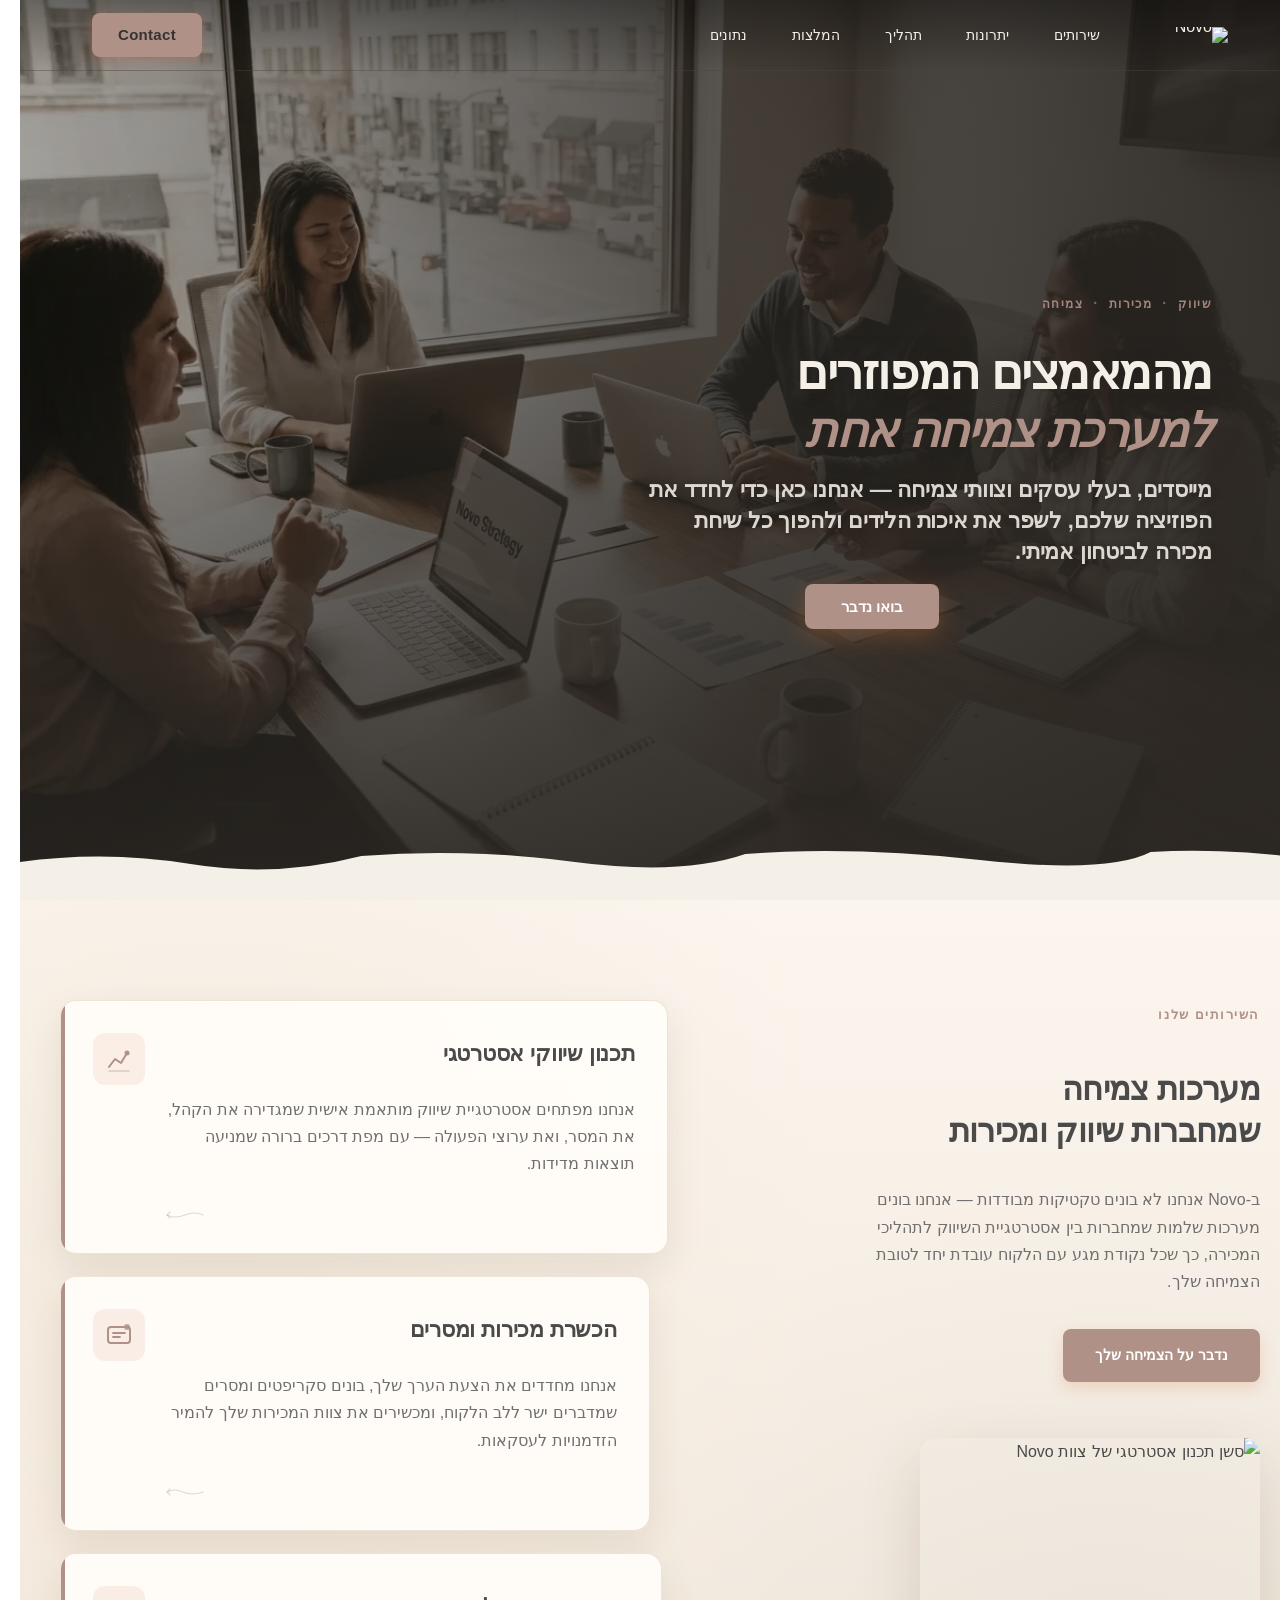
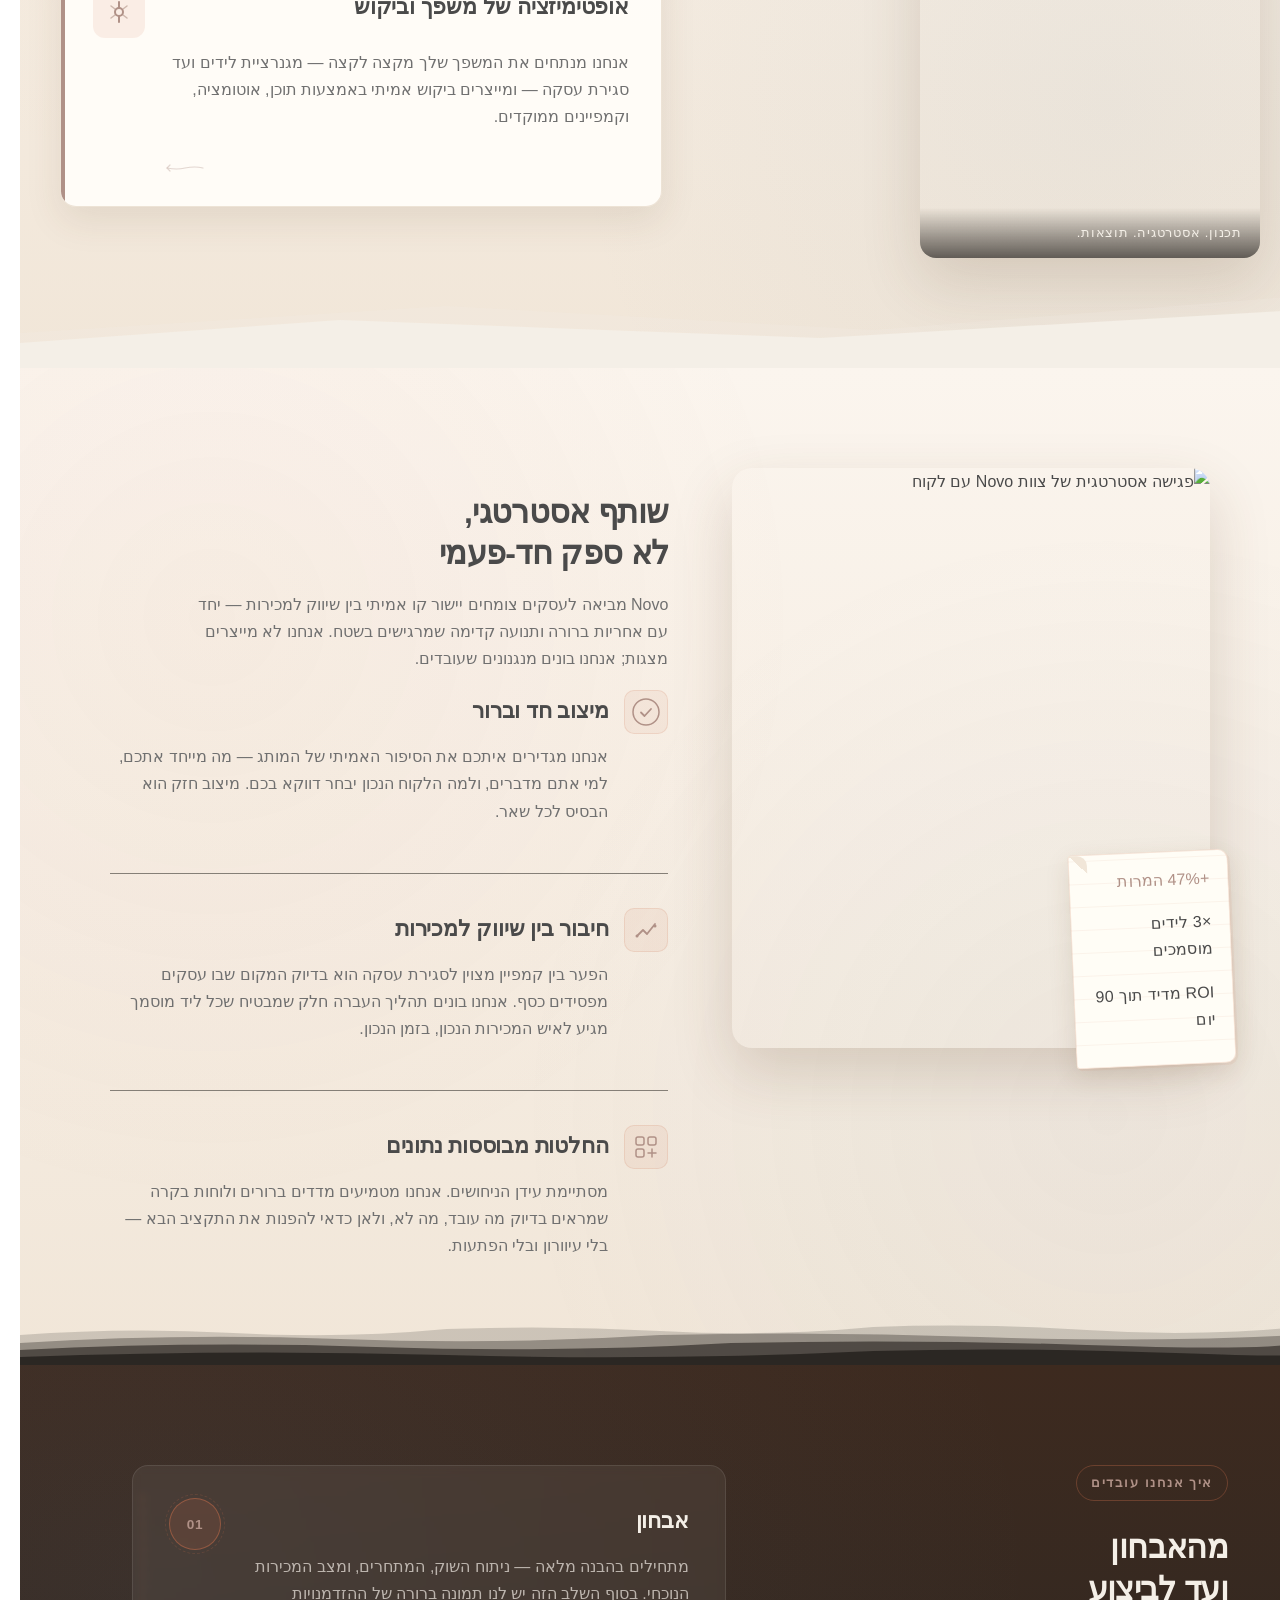
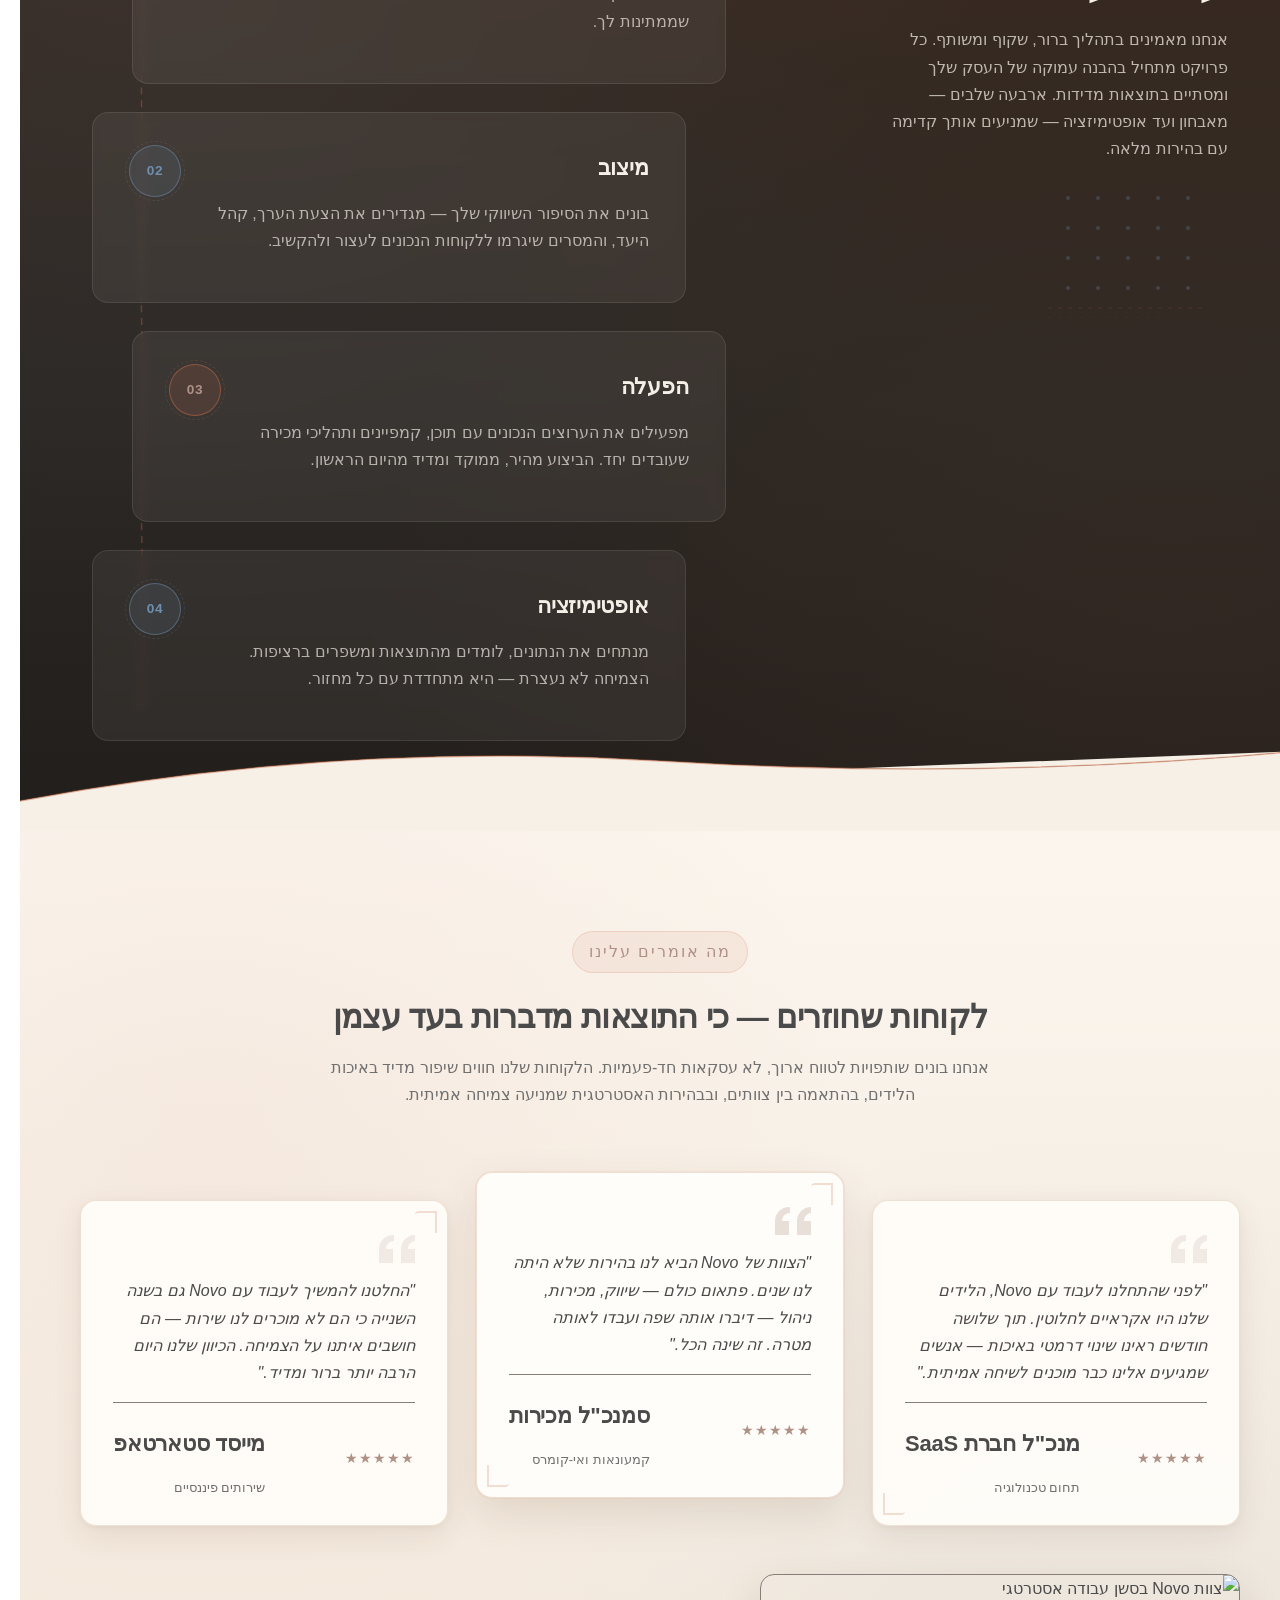
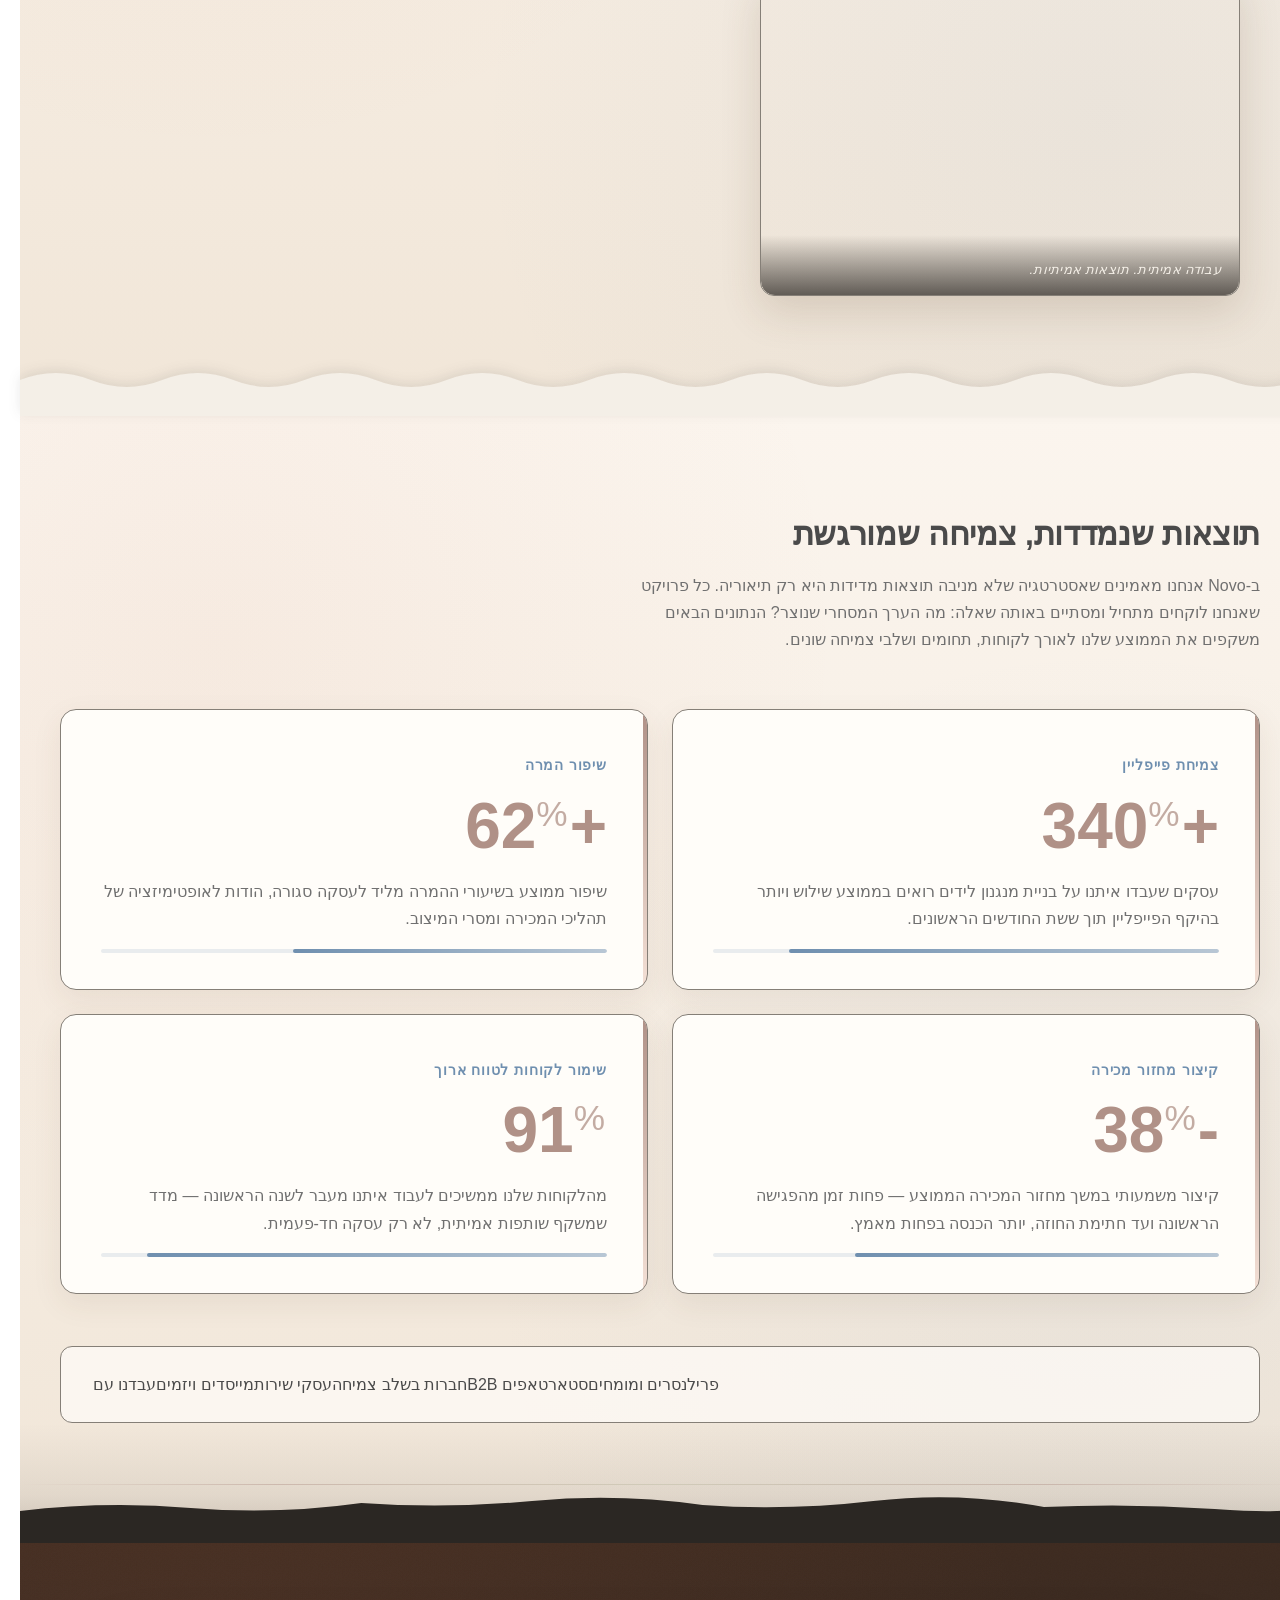
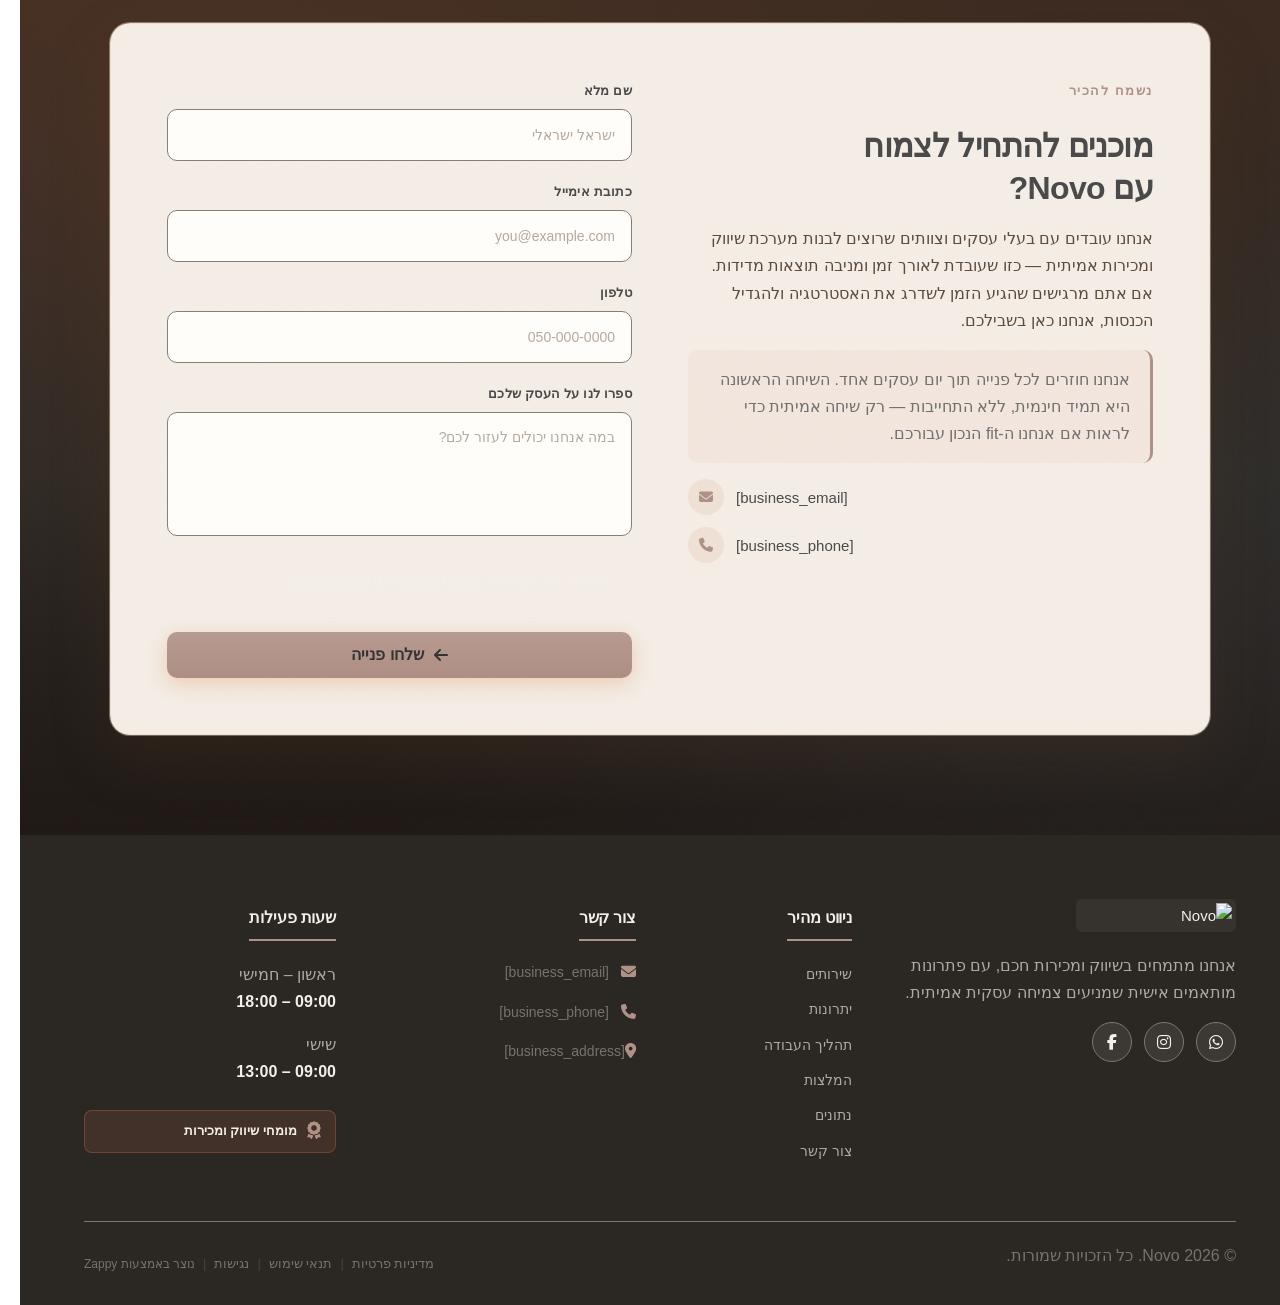
==== commit 81115a43: "Background sync: Progressive GitHub Sync" ====
--- a/public/index.html
+++ b/public/index.html
@@ -1 +1 @@
-<!doctype html><html dir="rtl" lang="he"><head><meta charset="UTF-8"><meta content="width=device-width,initial-scale=1" name="viewport"><meta content="index, follow" name="robots"><title>novo platform inc — Novo</title><meta content="A marketing and sales agency focused on helping businesses grow through strategic marketing and sales solutions. The agency appears to be looking for a high-con" name="description"><meta content="novo platform inc, novo banco nbnet, Novo, novo" name="keywords"><link href="/assets/favicon.ico" rel="icon" type="image/x-icon"><link href="/assets/favicon-16x16.png" rel="icon" type="image/png" sizes="16x16"><link href="/assets/favicon-32x32.png" rel="icon" type="image/png" sizes="32x32"><link href="/assets/favicon-48x48.png" rel="icon" type="image/png" sizes="48x48"><link href="/assets/favicon-192x192.png" rel="icon" type="image/png" sizes="192x192"><link href="/assets/favicon-512x512.png" rel="icon" type="image/png" sizes="512x512"><link href="/assets/apple-touch-icon.png" rel="apple-touch-icon"><script>!function(){"use strict";var t="89488ac2-c0d1-449c-a94c-e8752036ae5c",e="https://api.zappy5.com/api/analytics/track",a=18e5,n=2592e6,o=!0,i=!0,r=!0;var s=function(){var e="zappy_visitor_"+t,a=null;try{if(a=localStorage.getItem(e)){var o=JSON.parse(a),i=Date.now();if(i-o.created<n)return o.lastSeen=i,localStorage.setItem(e,JSON.stringify(o)),o.id}}catch(t){console.warn("Zappy Analytics: LocalStorage not available")}var r="zv_"+Date.now()+"_"+Math.random().toString(36).substr(2,9);try{localStorage.setItem(e,JSON.stringify({id:r,created:Date.now(),lastSeen:Date.now()}))}catch(t){}return r}(),c=function(){var e="zappy_session_"+t,n=null;try{if(n=sessionStorage.getItem(e)){var o=JSON.parse(n),i=Date.now();if(i-o.timestamp<a)return o.timestamp=i,sessionStorage.setItem(e,JSON.stringify(o)),o.id}}catch(t){console.warn("Zappy Analytics: SessionStorage not available")}var r="zs_"+Date.now()+"_"+Math.random().toString(36).substr(2,9);try{sessionStorage.setItem(e,JSON.stringify({id:r,timestamp:Date.now()}))}catch(t){}return r}();function l(a,n){n=n||{};var o={website_id:t,event_type:a,page_path:window.location.pathname,referrer:document.referrer||"direct",visitor_id:s,session_id:c,metadata:n};if(navigator.sendBeacon){var i=new Blob([JSON.stringify(o)],{type:"application/json"});navigator.sendBeacon(e,i)}else fetch(e,{method:"POST",headers:{"Content-Type":"application/json"},body:JSON.stringify(o),keepalive:!0}).catch(function(t){console.warn("Zappy Analytics: Failed to track event",t)})}o&&l("pageview",{title:document.title,url:window.location.href}),i&&document.addEventListener("click",function(t){var e=t.target;if("BUTTON"===e.tagName||e.closest("button")){var a="BUTTON"===e.tagName?e:e.closest("button");l("click",{element:"button",text:a.textContent.trim().substring(0,100),id:a.id||null,class:a.className||null})}else if("A"===e.tagName||e.closest("a")){var n="A"===e.tagName?e:e.closest("a");l("navigation",{element:"link",text:n.textContent.trim().substring(0,100),href:n.href,external:n.hostname!==window.location.hostname})}},!0),r&&document.addEventListener("submit",function(t){var e=t.target;l("form_submit",{form_id:e.id||null,form_name:e.name||null,form_action:e.action||null,form_method:e.method||"GET"})},!0);var d=Date.now();window.addEventListener("beforeunload",function(){l("page_unload",{time_on_page:Math.floor((Date.now()-d)/1e3),page_path:window.location.pathname})}),window.zappyAnalytics={track:l,getVisitorId:function(){return s},getSessionId:function(){return c}}}()</script><meta content="novo platform inc — Novo" property="og:title"><meta content="A marketing and sales agency focused on helping businesses grow through strategic marketing and sales solutions. The agency appears to be looking for a high-con" property="og:description"><meta content="website" property="og:type"><meta content="he_IL" property="og:locale"><meta content="summary_large_image" name="twitter:card"><meta content="novo platform inc — Novo" name="twitter:title"><meta content="A marketing and sales agency focused on helping businesses grow through strategic marketing and sales solutions. The agency appears to be looking for a high-con" name="twitter:description"><link href="https://cdnjs.cloudflare.com/ajax/libs/font-awesome/6.4.0/css/all.min.css" rel="stylesheet"><link href="/assets/favicon.ico" rel="icon" type="image/x-icon"><link href="/assets/favicon-16x16.png" rel="icon" type="image/png" sizes="16x16"><link href="/assets/favicon-32x32.png" rel="icon" type="image/png" sizes="32x32"><link href="/assets/favicon-48x48.png" rel="icon" type="image/png" sizes="48x48"><link href="/assets/favicon-192x192.png" rel="icon" type="image/png" sizes="192x192"><link href="/assets/favicon-512x512.png" rel="icon" type="image/png" sizes="512x512"><link href="/assets/apple-touch-icon.png" rel="apple-touch-icon"><link href="https://cdn.jsdelivr.net/npm/vanilla-cookieconsent@3/dist/cookieconsent.css" rel="stylesheet"><script src="https://cdn.jsdelivr.net/npm/vanilla-cookieconsent@3/dist/cookieconsent.umd.js"></script><script src="https://cdn.jsdelivr.net/gh/mickidum/acc_toolbar/acctoolbar/acctoolbar.min.js"></script><style data-zappy-section-v2-css="true">.index-hero-section{position:relative;width:100%;min-height:100vh;overflow:visible;background:#2b2723;color:var(--text-light);padding-bottom:80px;display:flex;align-items:center;direction:rtl}.index-hero-section .index-hero-bg-wrapper{position:absolute;inset:0;width:100%;height:100%;z-index:0;overflow:hidden}.index-hero-section .index-hero-bg{position:absolute;inset:0;width:100%;height:100%;background-size:cover;background-position:center;filter:saturate(.75) brightness(.88)}.index-hero-section .index-hero-scrim{position:absolute;inset:0;width:100%;height:100%;background-image:linear-gradient(to left,rgba(43,39,35,.92) 0,rgba(43,39,35,.72) 50%,rgba(43,39,35,.3) 100%),linear-gradient(to top,rgba(43,39,35,.85) 0,transparent 60%);z-index:1;pointer-events:none}.index-hero-section .index-hero-content-wrapper{position:relative;z-index:10;width:100%;max-width:1200px;margin:0 auto;padding:160px 48px 60px}.index-hero-section .index-hero-inner{max-width:680px;margin-inline-start:0;text-align:right}.index-hero-section .index-hero-eyebrow{display:flex;flex-direction:row;align-items:center;justify-content:flex-start;gap:10px;margin-bottom:28px;font-family:Manrope,sans-serif;font-size:.75rem;font-weight:600;letter-spacing:.12em;text-transform:uppercase;color:var(--primary);opacity:.9}.index-hero-section .index-hero-dot{color:var(--text-light);opacity:.4;font-size:.9rem}.index-hero-section .index-hero-h1{font-family:Fraunces,Cormorant,Georgia,'Times New Roman',serif;font-size:3.75rem;font-weight:400;letter-spacing:-.03em;line-height:1.1;color:var(--text-light);margin:0 0 24px 0;text-shadow:0 2px 24px rgba(43,39,35,.5)}.index-hero-section .index-hero-h1-accent{color:var(--primary);font-style:italic}.index-hero-section .index-hero-h3{font-family:Manrope,sans-serif;font-size:1.125rem;font-weight:400;line-height:1.7;color:var(--text-light);opacity:.88;margin:0 0 40px 0;max-width:580px;text-shadow:0 1px 8px rgba(43,39,35,.4)}.index-hero-section .index-hero-ctas{display:flex;flex-direction:row;align-items:center;gap:16px;flex-wrap:wrap}.index-hero-section .index-hero-btn-primary{display:inline-block;background:linear-gradient(180deg,#e38642 0,#d97835 100%);color:#fffdf9;padding:15px 36px;border-radius:8px;border:none;font-family:Manrope,sans-serif;font-weight:600;font-size:.9375rem;line-height:1;text-decoration:none;box-shadow:0 6px 24px rgba(217,120,53,.32);transition:all .3s ease;cursor:pointer;white-space:nowrap}.index-hero-section .index-hero-btn-primary:hover{transform:translateY(-3px);box-shadow:0 12px 32px rgba(217,120,53,.42);color:#fffdf9}.index-hero-section .index-hero-btn-secondary{display:inline-block;background:rgba(244,239,231,.1);color:var(--text-light);padding:14px 34px;border-radius:8px;border:1px solid rgba(244,239,231,.3);font-family:Manrope,sans-serif;font-weight:500;font-size:.9375rem;line-height:1;text-decoration:none;backdrop-filter:blur(4px);transition:all .3s ease;cursor:pointer;white-space:nowrap}.index-hero-section .index-hero-btn-secondary:hover{background:rgba(244,239,231,.18);border-color:rgba(244,239,231,.55);transform:translateY(-3px);color:var(--text-light)}.index-hero-section .index-hero-divider-wrapper{position:absolute;bottom:0;left:0;width:100%;height:80px;pointer-events:none;z-index:5}.index-hero-section .index-hero-divider-wrapper svg{display:block;width:100%;height:100%}@media (max-width:768px){.index-hero-section{min-height:100vh;padding-bottom:60px}.index-hero-section .index-hero-content-wrapper{padding:110px 20px 40px}.index-hero-section .index-hero-inner{max-width:100%}.index-hero-section .index-hero-h1{font-size:2.4rem;line-height:1.15;margin-bottom:18px}.index-hero-section .index-hero-h3{font-size:1rem;margin-bottom:32px}.index-hero-section .index-hero-ctas{flex-direction:column;align-items:flex-start;gap:12px}.index-hero-section .index-hero-btn-primary,.index-hero-section .index-hero-btn-secondary{width:100%;text-align:center;padding:14px 24px}.index-hero-section .index-hero-eyebrow{margin-bottom:20px}.index-hero-section .index-hero-scrim{background-image:linear-gradient(to left,rgba(43,39,35,.95) 0,rgba(43,39,35,.85) 60%,rgba(43,39,35,.5) 100%),linear-gradient(to top,rgba(43,39,35,.9) 0,transparent 55%)}}</style><link href="/styles.css" rel="stylesheet"><style id="zappy-dropdown-submenu-styles">#navMenu li:has(.sub-menu),.nav-menu li:has(.sub-menu),.navbar li:has(.sub-menu),nav li:has(.sub-menu){position:relative}#navMenu .sub-menu,.nav-menu .sub-menu,.navbar .sub-menu,nav .sub-menu{display:block!important;position:absolute!important;top:100%;left:0;min-width:220px;background:#fff;border-radius:8px;box-shadow:0 8px 25px rgba(0,0,0,.15);padding:8px 0;opacity:0;visibility:hidden;transform:translateY(10px);transition:all .3s ease;z-index:1000;list-style:none;pointer-events:none}#navMenu li:hover>.sub-menu,.nav-menu li:hover>.sub-menu,.navbar li:hover>.sub-menu,nav li:hover>.sub-menu{opacity:1!important;visibility:visible!important;transform:translateY(0)!important;pointer-events:auto!important}.sub-menu li{list-style:none;margin:0;padding:0}.sub-menu a{display:block!important;padding:10px 16px!important;color:var(--text-dark,#333)!important;font-weight:500;text-decoration:none;white-space:nowrap;transition:background-color .2s}.sub-menu a:hover{background-color:#f5f5f5}[dir=rtl] .nav-menu .sub-menu,[dir=rtl] .navbar .sub-menu,[dir=rtl] nav .sub-menu,html[lang=ar] .nav-menu .sub-menu,html[lang=ar] .navbar .sub-menu,html[lang=ar] nav .sub-menu,html[lang=he] .nav-menu .sub-menu,html[lang=he] .navbar .sub-menu,html[lang=he] nav .sub-menu{left:auto!important;right:0!important}.sub-menu:empty,.sub-menu:not(:has(li)),.sub-menu:not(:has(li:not(.zappy-hidden-menu-item))){display:none!important;opacity:0!important;visibility:hidden!important;pointer-events:none!important}li:has(.menu-group-title):hover>.sub-menu{opacity:1!important;visibility:visible!important;transform:translateY(0)!important;pointer-events:auto!important}#navMenu>li>.menu-group-title,.nav-menu>li>.menu-group-title{display:inline-block;padding:.5rem 1rem;cursor:default;user-select:none}@media (max-width:768px){#navMenu .sub-menu,.nav-menu .sub-menu,.navbar .sub-menu,nav .sub-menu{position:static!important;transform:none!important;box-shadow:none!important;background:0 0!important;max-height:0;overflow:hidden;opacity:0;visibility:hidden;transition:max-height .3s ease,opacity .3s ease;padding:0!important;border-radius:0!important}.sub-menu.mobile-expanded{max-height:500px!important;opacity:1!important;visibility:visible!important;padding:8px 0 8px 16px!important}[dir=rtl] .sub-menu.mobile-expanded,html[lang=he] .sub-menu.mobile-expanded{padding:8px 16px 8px 0!important}#navMenu li:hover>.sub-menu,.nav-menu li:hover>.sub-menu,.navbar li:hover>.sub-menu,nav li:hover>.sub-menu{opacity:0;visibility:hidden;pointer-events:none}#navMenu li>.sub-menu.mobile-expanded,.nav-menu li>.sub-menu.mobile-expanded,.navbar li>.sub-menu.mobile-expanded,nav li>.sub-menu.mobile-expanded{opacity:1!important;visibility:visible!important;pointer-events:auto!important}#navMenu li:has(.sub-menu),.nav-menu li:has(.sub-menu),.navbar li:has(.sub-menu),nav li:has(.sub-menu){display:flex!important;flex-wrap:wrap!important;align-items:center!important;position:relative!important;min-height:44px!important}#navMenu li:has(.sub-menu)>a,.nav-menu li:has(.sub-menu)>a,.navbar li:has(.sub-menu)>a,nav li:has(.sub-menu)>a{flex:1!important;min-width:0!important}#navMenu li:has(.sub-menu)>.menu-group-title,.nav-menu li:has(.sub-menu)>.menu-group-title,.navbar li:has(.sub-menu)>.menu-group-title,nav li:has(.sub-menu)>.menu-group-title{flex:1!important;min-width:0!important;padding:0!important;line-height:inherit!important}#navMenu li:has(.sub-menu)>.sub-menu,.nav-menu li:has(.sub-menu)>.sub-menu,.navbar li:has(.sub-menu)>.sub-menu,nav li:has(.sub-menu)>.sub-menu{flex-basis:100%!important;width:100%!important}#navMenu li:has(.sub-menu)>a [class*=arrow],#navMenu li:has(.sub-menu)>a [class*=chevron],.nav-menu li:has(.sub-menu)>a .fa-angle-down,.nav-menu li:has(.sub-menu)>a .fa-chevron-down,.nav-menu li:has(.sub-menu)>a [class*=arrow],.nav-menu li:has(.sub-menu)>a [class*=chevron],nav li:has(.sub-menu)>a [class*=arrow],nav li:has(.sub-menu)>a [class*=chevron]{display:none!important;visibility:hidden!important}.mobile-submenu-toggle{display:flex!important;align-items:center!important;justify-content:center!important;width:44px!important;height:auto!important;background:0 0!important;border:none!important;cursor:pointer!important;color:var(--text-dark)!important;position:static!important;flex-shrink:0!important;align-self:stretch!important;z-index:2!important;padding:0!important;margin:0!important}.mobile-submenu-toggle::after{content:''!important;width:0!important;height:0!important;border-left:6px solid transparent!important;border-right:6px solid transparent!important;border-top:7px solid currentColor!important;transition:transform .3s ease!important}.mobile-submenu-toggle.expanded::after{transform:rotate(180deg)!important}.sub-menu a{padding:10px 0!important;display:block!important;color:var(--text-dark)!important}.navbar .sub-menu li a,.zappy-products-dropdown .sub-menu a,nav.navbar .sub-menu li a{color:var(--text-dark)!important}}@media (min-width:769px){.mobile-submenu-toggle{display:none!important}}</style><style id="mobile-lang-menu-deployed-css">@media (max-width:768px){.lang-switcher,.nav-container .lang-switcher,.nav-cta-container .lang-switcher,.nav-ecommerce-icons .lang-switcher,.nav-icons-left .lang-switcher,.navbar .lang-switcher,.navbar .nav-cta-container .lang-switcher{display:none!important}.mobile-lang-menu{width:100%;border-top:1px solid rgba(128,128,128,.2);padding:8px 0 0 0;margin-top:8px}.mobile-lang-toggle{display:flex!important;align-items:center;justify-content:space-between;width:100%;padding:12px 16px;background:0 0;border:none;cursor:pointer;font-size:15px;color:inherit;font-family:inherit}.mobile-lang-toggle::after{content:'';display:inline-block;width:8px;height:8px;border-right:2px solid currentColor;border-bottom:2px solid currentColor;transform:rotate(45deg);transition:transform .3s ease;margin-left:8px}.mobile-lang-toggle.expanded::after{transform:rotate(-135deg)}.mobile-lang-options{max-height:0;overflow:hidden;transition:max-height .3s ease}.mobile-lang-options.expanded{max-height:300px}.mobile-lang-option{display:flex!important;align-items:center;gap:10px;padding:10px 24px;text-decoration:none;color:inherit;font-size:14px;font-family:inherit}.mobile-lang-option:hover{background:rgba(128,128,128,.1)}.mobile-lang-option.active{font-weight:600;opacity:.7;pointer-events:none}.mobile-lang-option img{width:20px;height:20px;border-radius:50%}}@media (min-width:769px){.mobile-lang-menu{display:none!important}}</style><style id="zappy-widget-visibility">#mic-access-tool-box,#mic-access-tool-general-button,#mic-init-access-tool #mic-access-tool-box,#mic-init-access-tool #mic-access-tool-general-button,#mic-init-access-tool .mic-access-tool-general-button,._access-icon,._access-menu,.mic-access-tool-box,.mic-access-tool-general-button,div[id*=mic-access-tool-box]{display:none!important;visibility:hidden!important;opacity:0!important;pointer-events:none!important}</style></head><body><nav class="navbar" dir="rtl"><button class="mobile-toggle" aria-label="Menu" id="mobileToggle"><svg viewbox="0 0 24 24" fill="none" height="24" width="24" class="hamburger-icon"><path d="M3 12h18M3 6h18M3 18h18" stroke="currentColor" stroke-width="2" stroke-linecap="round"></path></svg><svg viewbox="0 0 24 24" fill="none" height="24" width="24" class="close-icon" style="display:none"><path d="M18 6L6 18M6 6l12 12" stroke="currentColor" stroke-width="2" stroke-linecap="round"></path></svg></button><button class="phone-header-btn" aria-label="Call" data-phone=""><svg viewbox="0 0 24 24" fill="currentColor" height="20" width="20"><path d="M22 16.92v3a2 2 0 0 1-2.18 2 19.79 19.79 0 0 1-8.63-3.07 19.5 19.5 0 0 1-6-6 19.79 19.79 0 0 1-3.07-8.67A2 2 0 0 1 4.11 2h3a2 2 0 0 1 2 1.72 12.84 12.84 0 0 0 .7 2.81 2 2 0 0 1-.45 2.11L8.09 9.91a16 16 0 0 0 6 6l1.27-1.27a2 2 0 0 1 2.11-.45 12.84 12.84 0 0 0 2.81.7A2 2 0 0 1 22 16.92z"></path></svg></button><div class="nav-container"><div class="nav-right-group"><div class="nav-brand"><a href="/" class="logo-link"><img alt="Novo" src="/assets/novo-logo.webp" class="logo"></a></div><ul class="nav-menu" id="navMenu"><li><a href="#services">שירותים</a></li><li><a href="#benefits">יתרונות</a></li><li><a href="#process">תהליך</a></li><li><a href="#testimonials">המלצות</a></li><li><a href="#stats">נתונים</a></li></ul></div><div class="nav-cta-container"><a href="#contact" class="nav-cta-btn">Contact</a></div></div></nav><script>window.addEventListener("load",function(){const e=document.querySelector(".navbar, nav, header");if(!e)return void console.log("[Navbar] Navbar element not found");let t=document.getElementById("mobileToggle")||document.querySelector(".mobile-toggle")||document.querySelector(".hamburger")||document.querySelector(".hamburger-menu")||document.querySelector(".menu-toggle")||document.querySelector(".burger-menu")||document.querySelector('[aria-label="Menu"]')||document.querySelector('[aria-label="תפריט"]');const o=document.querySelector(".phone-header-btn"),n=window.getComputedStyle(e);let r=n.backgroundColor;if(console.log("[Navbar] Initial navbar background:",r),"transparent"===r||"rgba(0, 0, 0, 0)"===r||r.startsWith("rgba")&&r.includes(", 0)")){const e=n.backgroundImage;if(e&&"none"!==e)console.log("[Navbar] Navbar has background image/gradient, using dark text"),r="rgb(240, 240, 240)";else{const e=window.getComputedStyle(document.body).backgroundColor;console.log("[Navbar] Navbar transparent, using body background:",e),r=e}}const i=r.match(/\d+/g);if(i&&i.length>=3){const e=(.299*parseInt(i[0])+.587*parseInt(i[1])+.114*parseInt(i[2]))/255;console.log("[Navbar] Mobile button colors preserved from Claude CSS (luminance:",e.toFixed(2)+")");const n=document.createElement("style");n.id="zappy-mobile-nav-fix";document.documentElement.lang;document.documentElement.dir,n.textContent='\n        /* Hide mobile buttons on desktop, show only on mobile */\n        @media (min-width: 769px) {\n          .mobile-toggle,\n          .phone-header-btn {\n            display: none !important;\n          }\n        }\n        \n        /* Show and position mobile buttons correctly on mobile */\n        @media (max-width: 768px) {\n          .mobile-toggle,\n          .phone-header-btn {\n            position: absolute !important;\n            top: 50% !important;\n            transform: translateY(-50%) !important;\n            z-index: 1001 !important;\n            display: flex !important;\n            align-items: center !important;\n            justify-content: center !important;\n            width: 36px !important;\n            height: 36px !important;\n            border-radius: 50% !important;\n            border: none !important;\n            cursor: pointer !important;\n            padding: 6px !important;\n            background: none !important;\n            color: var(--nav-text, var(--text-dark)) !important;\n          }\n          \n          /* LTR positioning (default): hamburger LEFT, phone RIGHT */\n          html:not([dir="rtl"]):not([lang="he"]):not([lang="ar"]) .mobile-toggle,\n          html[dir="ltr"] .mobile-toggle {\n            left: 12px !important;\n            right: auto !important;\n          }\n          html:not([dir="rtl"]):not([lang="he"]):not([lang="ar"]) .phone-header-btn,\n          html[dir="ltr"] .phone-header-btn {\n            right: 12px !important;\n            left: auto !important;\n          }\n          \n          /* RTL positioning: hamburger RIGHT, phone LEFT */\n          html[dir="rtl"] .mobile-toggle,\n          html[lang="he"] .mobile-toggle,\n          html[lang="ar"] .mobile-toggle {\n            right: 12px !important;\n            left: auto !important;\n          }\n          html[dir="rtl"] .phone-header-btn,\n          html[lang="he"] .phone-header-btn,\n          html[lang="ar"] .phone-header-btn {\n            left: 12px !important;\n            right: auto !important;\n          }\n          \n          /* CRITICAL: Ensure nav-container has min-height on mobile */\n          /* All children are positioned absolutely/fixed on mobile, so height:auto collapses to 0 */\n          .nav-container {\n            min-height: 70px !important;\n            position: relative !important;\n          }\n          \n          /* Ensure SVG icons are properly sized and inherit color */\n          .mobile-toggle svg,\n          .phone-header-btn svg {\n            width: 24px !important;\n            height: 24px !important;\n            /* Don\'t force display - let JavaScript control hamburger/close toggle */\n          }\n          \n          /* Reset nav-cta-container on mobile - remove desktop box-shadow/padding */\n          /* that creates a visible ghost box when CTA button is hidden */\n          .nav-cta-container {\n            box-shadow: none !important;\n            padding: 0 !important;\n          }\n          \n          /* Hide nav-cta-container entirely on mobile when there\'s no lang-switcher */\n          /* (only the CTA button is inside, and it\'s hidden on mobile) */\n          .nav-cta-container:not(:has(.lang-switcher)) {\n            display: none !important;\n          }\n          \n          /* CRITICAL: Prevent hero image fade gradient from bleeding over headline text */\n          /* The .image-fade-gradient has bottom: -30px (extends below parent) */\n          /* On mobile stacked layout, this overlaps the h1 text below the image */\n          .hero-image-column {\n            overflow: hidden !important;\n          }\n          .image-fade-gradient {\n            bottom: 0 !important;\n          }\n          \n          /* Hide desktop language switcher on mobile - hamburger menu handles it */\n          /* High specificity to override stored CSS */\n          .lang-switcher,\n          .nav-cta-container .lang-switcher,\n          .nav-container .lang-switcher,\n          .navbar .lang-switcher,\n          .navbar .nav-cta-container .lang-switcher {\n            display: none !important;\n          }\n        }\n      ';const r=document.getElementById("zappy-mobile-nav-fix");r&&r.remove(),document.head.appendChild(n),console.log("[Navbar] Critical CSS injected for mobile nav positioning");const l=window.innerWidth<=768;if(t){const e=t.querySelector(".hamburger-icon"),o=t.querySelector(".close-icon");e&&(e.style.setProperty("width","24px","important"),e.style.setProperty("height","24px","important"),e.style.setProperty("display","block","important")),o&&(o.style.setProperty("width","24px","important"),o.style.setProperty("height","24px","important"),o.style.setProperty("display","none","important")),l?(t.style.setProperty("position","absolute","important"),t.style.setProperty("top","50%","important"),t.style.setProperty("transform","translateY(-50%)","important"),t.style.setProperty("z-index","1001","important"),t.style.removeProperty("left"),t.style.removeProperty("right"),console.log("[Navbar] Mobile toggle positioning applied (mobile viewport)")):(t.style.removeProperty("position"),t.style.removeProperty("top"),t.style.removeProperty("transform"),t.style.removeProperty("z-index"),t.style.removeProperty("left"),t.style.removeProperty("right"),console.log("[Navbar] Desktop viewport - cleared mobile toggle inline positioning"))}if(o){const e=o.querySelector("svg");e&&(e.style.width="24px",e.style.height="24px",e.setAttribute("width","24"),e.setAttribute("height","24")),l?(o.style.setProperty("position","absolute","important"),o.style.setProperty("top","50%","important"),o.style.setProperty("transform","translateY(-50%)","important"),o.style.setProperty("z-index","1001","important"),o.style.removeProperty("left"),o.style.removeProperty("right"),console.log("[Navbar] Phone button positioning applied (mobile viewport)")):(o.style.removeProperty("position"),o.style.removeProperty("top"),o.style.removeProperty("transform"),o.style.removeProperty("z-index"),o.style.removeProperty("left"),o.style.removeProperty("right"),console.log("[Navbar] Desktop viewport - cleared phone button inline positioning"))}}else console.log("[Navbar] Could not parse background color:",r);t=document.getElementById("mobileToggle")||document.querySelector(".mobile-toggle")||document.querySelector(".hamburger")||document.querySelector(".hamburger-menu")||document.querySelector(".menu-toggle")||document.querySelector(".burger-menu")||document.querySelector('[aria-label="Menu"]')||document.querySelector('[aria-label="תפריט"]');const l=document.getElementById("navMenu")||document.querySelector(".nav-menu")||document.querySelector(".nav-links")||document.querySelector("nav ul:not(.submenu)");if(!t||!l)return void console.log("[Navbar] Mobile toggle or menu not found:",{toggle:!!t,menu:!!l});l.id||(l.id="navMenu"),console.log("[Navbar] Initializing mobile menu...");const a=t.cloneNode(!0);t.parentNode.replaceChild(a,t),a.addEventListener("click",function(e){e.preventDefault(),e.stopPropagation();const t=this.querySelector(".hamburger-icon"),o=this.querySelector(".close-icon");l.classList.contains("active")?(l.classList.remove("active"),t&&t.style.setProperty("display","block","important"),o&&o.style.setProperty("display","none","important"),document.body.style.overflow="",console.log("[Navbar] Menu closed")):(l.classList.add("active"),t&&t.style.setProperty("display","none","important"),o&&o.style.setProperty("display","block","important"),document.body.style.overflow="hidden",console.log("[Navbar] Menu opened"))}),l.querySelectorAll("a").forEach(function(e){e.addEventListener("click",function(){if("#"===this.getAttribute("href"))return;const e=a.querySelector(".hamburger-icon"),t=a.querySelector(".close-icon");l.classList.remove("active"),e&&e.style.setProperty("display","block","important"),t&&t.style.setProperty("display","none","important"),document.body.style.overflow="",console.log("[Navbar] Menu closed (link clicked)")})});var s=l.querySelectorAll(".dropdown-toggle");s.forEach(function(e){e.addEventListener("click",function(e){e.preventDefault(),e.stopPropagation();var t=this.closest(".nav-dropdown");t&&(t.parentNode.querySelectorAll(".nav-dropdown.open").forEach(function(e){e!==t&&e.classList.remove("open")}),t.classList.toggle("open"),console.log("[Navbar] Dropdown toggled:",t.classList.contains("open")?"open":"closed"))})}),document.addEventListener("click",function(e){e.target.closest(".nav-dropdown")||document.querySelectorAll(".nav-dropdown.open").forEach(function(e){e.classList.remove("open")})}),console.log("[Navbar] Dropdown handlers initialized for "+s.length+" dropdowns"),o&&o.addEventListener("click",function(){const e=document.querySelectorAll('a[href^="tel:"]'),t=e.length>0?e[0].getAttribute("href").replace("tel:",""):"[business_phone]";window.location.href="tel:"+t,console.log("[Navbar] Phone button clicked")}),console.log("[Navbar] Mobile menu initialized successfully");const p=function(){const e=document.querySelector(".whatsapp-float");e&&(window.innerWidth>=769?(e.style.setProperty("display","none","important"),e.style.setProperty("visibility","hidden","important"),e.style.setProperty("opacity","0","important"),e.style.setProperty("pointer-events","none","important"),console.log("[WhatsApp] Button hidden on desktop")):(e.style.removeProperty("display"),e.style.removeProperty("visibility"),e.style.removeProperty("opacity"),e.style.removeProperty("pointer-events"),console.log("[WhatsApp] Button visible on mobile")))};let c;p(),window.addEventListener("resize",function(){clearTimeout(c),c=setTimeout(p,100)})})</script><main><section class="index-hero-section" data-layout-spec="בית-hero" dir="rtl" id="zappy-section-0" data-hero-type="fullscreen-card" data-zappy-section="true" style="opacity:1"><div class="index-hero-bg-wrapper"><div class="index-hero-bg" style="background-image:url('assets/site-index-hero-image-1.webp');background-size:cover;background-position:center;width:100%;height:100%"></div><div class="index-hero-scrim"></div></div><div class="index-hero-content-wrapper"><div class="index-hero-inner"><div class="index-hero-eyebrow"><span>שיווק</span><span class="index-hero-dot">·</span><span>מכירות</span><span class="index-hero-dot">·</span><span>צמיחה</span></div><h1 class="index-hero-h1">מהמאמצים המפוזרים<br><span class="index-hero-h1-accent">למערכת צמיחה אחת</span></h1><h3 class="index-hero-h3">מייסדים, בעלי עסקים וצוותי צמיחה — אנחנו כאן כדי לחדד את הפוזיציה שלכם, לשפר את איכות הלידים ולהפוך כל שיחת מכירה לביטחון אמיתי.</h3><div class="index-hero-ctas" style="text-align:center !important;display:flex !important;justify-content:center !important;align-items:flex-start !important;width:100% !important"><a href="#contact" class="btn-primary btn index-hero-btn-primary" data-element-id="btn-1774513350646-tv0dncgs0" data-element-type="button" data-native-element="true" data-text-color="light" style="border-color:rgb(176, 145, 135) !important;color:var(--light-text, #ffffff) !important;background-color:rgb(176, 145, 135) !important;background-image:none !important">בואו נדבר</a></div></div></div><div class="index-hero-divider-wrapper"><svg viewbox="0 0 1200 80" aria-hidden="true" xmlns="http://www.w3.org/2000/svg" data-no-icon-edit="true" preserveaspectratio="none"><path d="M0,80 L0,42 Q80,30 160,44 T320,36 Q420,28 520,42 T680,34 Q780,26 900,40 T1060,32 Q1130,28 1200,38 L1200,80 Z" fill="#F4EFE7"></path></svg></div></section><section class="index-services-section" data-layout-spec="בית-services" dir="rtl" id="services"><div class="index-services-container"><div class="index-services-start-col"><div class="index-services-text-block" style="text-align:center !important;display:flex !important;justify-content:center !important;align-items:flex-start !important;width:100% !important"><p class="zappy-editable"><span class="index-services-label">השירותים שלנו</span></p><h2 class="index-services-h2">מערכות צמיחה<br>שמחברות שיווק ומכירות</h2><p class="index-services-intro">ב-Novo אנחנו לא בונים טקטיקות מבודדות — אנחנו בונים מערכות שלמות שמחברות בין אסטרטגיית השיווק לתהליכי המכירה, כך שכל נקודת מגע עם הלקוח עובדת יחד לטובת הצמיחה שלך.</p><p class="zappy-editable"><a href="#contact" class="btn-primary index-services-cta" data-element-id="btn-1774513201997-pm9s93xpk" data-element-type="button" data-native-element="true" data-text-color="light" style="border-color:rgb(176, 145, 135) !important;color:var(--light-text, #ffffff) !important;background-color:rgb(176, 145, 135) !important;background-image:none !important">נדבר על הצמיחה שלך</a></p></div><div class="index-services-image-tile"><img alt="סשן תכנון אסטרטגי של צוות Novo" src="/assets/site-index-services-image-1.webp" class="zappy-editable-image" data-context="A warm, editorial-style overhead photo of a collaborative marketing strategy session: open notebooks with handwritten notes, printed campaign plans, coffee cups, sticky notes, and hands reviewing materials on a light wooden table. Warm natural light, sand and terracotta tones, professional yet human atmosphere suitable for a strategic marketing and sales agency." data-element-id="img-1774513202004-27qgdzm3e" data-element-type="image" data-original-position="static" data-placeholder="index-services-image-1" data-resize-handler-attached="true" height="560" style="position:relative" width="420"><div class="index-services-image-caption">תכנון. אסטרטגיה. תוצאות.</div></div></div><div class="index-services-cards-col zappy-vertical-grid"><article class="index-services-card index-services-card--1" data-grid-item-index="0"><div class="index-services-card-icon"><svg viewbox="0 0 28 28" aria-hidden="true" xmlns="http://www.w3.org/2000/svg" fill="none" height="28" width="28" data-element-type="icon" data-icon-type="svg"><path d="M4 22 L10 14 L16 18 L22 8" stroke="currentColor" stroke-width="2" stroke-linecap="round" stroke-linejoin="round"></path><circle cx="22" cy="8" r="2.5" fill="currentColor"></circle><path d="M4 26 H24" stroke="currentColor" stroke-width="1.5" stroke-linecap="round" opacity="0.4"></path></svg></div><div class="index-services-card-body"><h3 class="index-services-card-title">תכנון שיווקי אסטרטגי</h3><p class="index-services-card-desc">אנחנו מפתחים אסטרטגיית שיווק מותאמת אישית שמגדירה את הקהל, את המסר, ואת ערוצי הפעולה — עם מפת דרכים ברורה שמניעה תוצאות מדידות.</p><div class="index-services-card-arrow"><svg viewbox="0 0 40 16" aria-hidden="true" xmlns="http://www.w3.org/2000/svg" fill="none" height="16" width="40" data-element-type="icon" data-icon-type="svg"><path d="M38 8 Q30 4 20 8 Q10 12 2 8" fill="none" opacity="0.5" stroke="currentColor" stroke-linecap="round" stroke-width="1.2"></path><path d="M5 5 L2 8 L5 11" fill="none" opacity="0.5" stroke="currentColor" stroke-linecap="round" stroke-width="1.2" stroke-linejoin="round"></path></svg></div></div></article><article class="index-services-card index-services-card--2" data-grid-item-index="1"><div class="index-services-card-icon"><svg viewbox="0 0 28 28" aria-hidden="true" xmlns="http://www.w3.org/2000/svg" fill="none" height="28" width="28" data-element-type="icon" data-icon-type="svg"><rect height="16" rx="3" stroke="currentColor" stroke-width="2" width="22" x="3" y="6"></rect><path d="M8 12 H20 M8 16 H15" stroke="currentColor" stroke-width="1.8" stroke-linecap="round"></path><circle cx="22" cy="6" r="3" fill="currentColor" opacity="0.8"></circle></svg></div><div class="index-services-card-body"><h3 class="index-services-card-title">הכשרת מכירות ומסרים</h3><p class="index-services-card-desc">אנחנו מחדדים את הצעת הערך שלך, בונים סקריפטים ומסרים שמדברים ישר ללב הלקוח, ומכשירים את צוות המכירות שלך להמיר הזדמנויות לעסקאות.</p><div class="index-services-card-arrow"><svg viewbox="0 0 40 16" aria-hidden="true" xmlns="http://www.w3.org/2000/svg" fill="none" height="16" width="40" data-element-type="icon" data-icon-type="svg"><path d="M38 8 Q28 12 18 8 Q10 4 2 8" fill="none" opacity="0.5" stroke="currentColor" stroke-linecap="round" stroke-width="1.2"></path><path d="M5 5 L2 8 L5 11" fill="none" opacity="0.5" stroke="currentColor" stroke-linecap="round" stroke-width="1.2" stroke-linejoin="round"></path></svg></div></div></article><article class="index-services-card index-services-card--3" data-grid-item-index="2"><div class="index-services-card-icon"><svg viewbox="0 0 28 28" aria-hidden="true" xmlns="http://www.w3.org/2000/svg" fill="none" height="28" width="28" data-element-type="icon" data-icon-type="svg"><path d="M14 4 L14 10 M14 18 L14 24" stroke="currentColor" stroke-width="2" stroke-linecap="round"></path><circle cx="14" cy="14" r="4" stroke="currentColor" stroke-width="2"></circle><path d="M6 8 L10 11 M18 17 L22 20" stroke="currentColor" stroke-width="1.5" stroke-linecap="round" opacity="0.6"></path><path d="M22 8 L18 11 M10 17 L6 20" stroke="currentColor" stroke-width="1.5" stroke-linecap="round" opacity="0.6"></path></svg></div><div class="index-services-card-body"><h3 class="index-services-card-title">אופטימיזציה של משפך וביקוש</h3><p class="index-services-card-desc">אנחנו מנתחים את המשפך שלך מקצה לקצה — מגנרציית לידים ועד סגירת עסקה — ומייצרים ביקוש אמיתי באמצעות תוכן, אוטומציה, וקמפיינים ממוקדים.</p><div class="index-services-card-arrow"><svg viewbox="0 0 40 16" aria-hidden="true" xmlns="http://www.w3.org/2000/svg" fill="none" height="16" width="40" data-element-type="icon" data-icon-type="svg"><path d="M38 8 Q30 6 20 8 Q12 10 2 8" fill="none" opacity="0.5" stroke="currentColor" stroke-linecap="round" stroke-width="1.2"></path><path d="M5 5 L2 8 L5 11" fill="none" opacity="0.5" stroke="currentColor" stroke-linecap="round" stroke-width="1.2" stroke-linejoin="round"></path></svg></div></div></article></div></div><div class="index-services-divider-wrapper"><svg viewbox="0 0 1440 90" aria-hidden="true" xmlns="http://www.w3.org/2000/svg" data-no-icon-edit="true" preserveaspectratio="none"><path d="M0,90 L0,55 L480,28 L960,52 L1440,18 L1440,90 Z" fill="#F4EFE7" opacity="0.18"></path><path d="M0,90 L0,65 L360,42 L900,60 L1440,32 L1440,90 Z" fill="#F4EFE7"></path></svg></div></section><section class="index-benefits-section" data-layout-spec="בית-benefits" dir="rtl" id="benefits"><div class="index-benefits-container"><div class="index-benefits-inner"><div class="index-benefits-photo-col"><div class="index-benefits-frame"><img alt="פגישה אסטרטגית של צוות Novo עם לקוח" src="/assets/site-index-benefits-image-1.webp" data-context="A warm, intimate editorial photo of a strategic marketing meeting — two professionals (a consultant and a client/founder) reviewing documents or a laptop at a wooden desk, warm natural light, notebooks and coffee visible, premium and human feel, muted warm tones, Israeli business context" data-placeholder="index-benefits-image-1" height="680" width="560"><div class="index-benefits-note"><p class="index-benefits-note-line">+47% המרות</p><p class="index-benefits-note-line">×3 לידים מוסמכים</p><p class="index-benefits-note-line">ROI מדיד תוך 90 יום</p></div></div></div><div class="index-benefits-content-col"><h2 class="index-benefits-heading">שותף אסטרטגי,<br>לא ספק חד-פעמי</h2><p class="index-benefits-lead">Novo מביאה לעסקים צומחים יישור קו אמיתי בין שיווק למכירות — יחד עם אחריות ברורה ותנועה קדימה שמרגישים בשטח. אנחנו לא מייצרים מצגות; אנחנו בונים מנגנונים שעובדים.</p><div class="index-benefits-list"><div class="index-benefits-item"><div class="index-benefits-item-icon"><svg viewbox="0 0 28 28" aria-hidden="true" xmlns="http://www.w3.org/2000/svg" fill="none" height="28" width="28" data-element-type="icon" data-icon-type="svg"><circle cx="14" cy="14" r="13" stroke="currentColor" stroke-width="1.5"></circle><path d="M9 14.5l3.5 3.5 6.5-7" stroke="currentColor" stroke-width="1.8" stroke-linecap="round" stroke-linejoin="round"></path></svg></div><div class="index-benefits-item-body"><h3 class="index-benefits-item-title">מיצוב חד וברור</h3><p class="index-benefits-item-text">אנחנו מגדירים איתכם את הסיפור האמיתי של המותג — מה מייחד אתכם, למי אתם מדברים, ולמה הלקוח הנכון יבחר דווקא בכם. מיצוב חזק הוא הבסיס לכל שאר.</p></div></div><div class="index-benefits-item"><div class="index-benefits-item-icon"><svg viewbox="0 0 28 28" aria-hidden="true" xmlns="http://www.w3.org/2000/svg" fill="none" height="28" width="28" data-element-type="icon" data-icon-type="svg"><path d="M5 20l6-6 4 4 8-10" stroke="currentColor" stroke-width="1.8" stroke-linecap="round" stroke-linejoin="round"></path><circle cx="5" cy="20" r="1.5" fill="currentColor"></circle><circle cx="23" cy="10" r="1.5" fill="currentColor"></circle></svg></div><div class="index-benefits-item-body"><h3 class="index-benefits-item-title">חיבור בין שיווק למכירות</h3><p class="index-benefits-item-text">הפער בין קמפיין מצוין לסגירת עסקה הוא בדיוק המקום שבו עסקים מפסידים כסף. אנחנו בונים תהליך העברה חלק שמבטיח שכל ליד מוסמך מגיע לאיש המכירות הנכון, בזמן הנכון.</p></div></div><div class="index-benefits-item"><div class="index-benefits-item-icon"><svg viewbox="0 0 28 28" aria-hidden="true" xmlns="http://www.w3.org/2000/svg" fill="none" height="28" width="28" data-element-type="icon" data-icon-type="svg"><rect height="8" rx="2" stroke="currentColor" stroke-width="1.5" width="8" x="4" y="4"></rect><rect height="8" rx="2" stroke="currentColor" stroke-width="1.5" width="8" x="16" y="4"></rect><rect height="8" rx="2" stroke="currentColor" stroke-width="1.5" width="8" x="4" y="16"></rect><path d="M20 16v8M16 20h8" stroke="currentColor" stroke-width="1.5" stroke-linecap="round"></path></svg></div><div class="index-benefits-item-body"><h3 class="index-benefits-item-title">החלטות מבוססות נתונים</h3><p class="index-benefits-item-text">מסתיימת עידן הניחושים. אנחנו מטמיעים מדדים ברורים ולוחות בקרה שמראים בדיוק מה עובד, מה לא, ולאן כדאי להפנות את התקציב הבא — בלי עיוורון ובלי הפתעות.</p></div></div></div></div></div></div><div class="index-benefits-divider-wrapper"><svg viewbox="0 0 1440 90" aria-hidden="true" xmlns="http://www.w3.org/2000/svg" data-no-icon-edit="true" preserveaspectratio="none"><path d="M0,90 L0,60 Q120,52 240,58 T480,54 Q600,50 720,56 T960,52 Q1080,48 1200,55 T1440,52 L1440,90 Z" fill="#2B2723" opacity="0.18"></path><path d="M0,90 L0,68 Q180,58 360,64 T720,60 Q900,56 1080,62 T1440,60 L1440,90 Z" fill="#2B2723" opacity="0.35"></path><path d="M0,90 L0,75 Q200,66 400,72 T800,68 Q1000,64 1200,70 T1440,68 L1440,90 Z" fill="#2B2723" opacity="0.65"></path><path d="M0,90 L0,82 Q240,74 480,80 T960,76 Q1120,72 1300,78 T1440,76 L1440,90 Z" fill="#2B2723"></path></svg></div></section><section class="index-process-section" data-layout-spec="בית-process" dir="rtl" id="process"><div class="process-container"><div class="process-intro"><span class="process-eyebrow">איך אנחנו עובדים</span><h2 class="process-heading">מהאבחון<br>ועד לביצוע</h2><p class="process-description">אנחנו מאמינים בתהליך ברור, שקוף ומשותף. כל פרויקט מתחיל בהבנה עמוקה של העסק שלך ומסתיים בתוצאות מדידות. ארבעה שלבים — מאבחון ועד אופטימיזציה — שמניעים אותך קדימה עם בהירות מלאה.</p><div class="process-decorative-marks" aria-hidden="true"><svg viewbox="0 0 180 140" aria-hidden="true" xmlns="http://www.w3.org/2000/svg" fill="none" height="140" width="180" data-no-icon-edit="true"><circle cx="20" cy="20" r="2" fill="rgba(111,143,175,0.3)"></circle><circle cx="50" cy="20" r="2" fill="rgba(111,143,175,0.3)"></circle><circle cx="80" cy="20" r="2" fill="rgba(111,143,175,0.3)"></circle><circle cx="110" cy="20" r="2" fill="rgba(111,143,175,0.3)"></circle><circle cx="140" cy="20" r="2" fill="rgba(111,143,175,0.3)"></circle><circle cx="20" cy="50" r="2" fill="rgba(111,143,175,0.3)"></circle><circle cx="50" cy="50" r="2" fill="rgba(111,143,175,0.3)"></circle><circle cx="80" cy="50" r="2" fill="rgba(111,143,175,0.3)"></circle><circle cx="110" cy="50" r="2" fill="rgba(111,143,175,0.3)"></circle><circle cx="140" cy="50" r="2" fill="rgba(111,143,175,0.3)"></circle><circle cx="20" cy="80" r="2" fill="rgba(111,143,175,0.3)"></circle><circle cx="50" cy="80" r="2" fill="rgba(111,143,175,0.3)"></circle><circle cx="80" cy="80" r="2" fill="rgba(111,143,175,0.3)"></circle><circle cx="110" cy="80" r="2" fill="rgba(111,143,175,0.3)"></circle><circle cx="140" cy="80" r="2" fill="rgba(111,143,175,0.3)"></circle><circle cx="20" cy="110" r="2" fill="rgba(111,143,175,0.3)"></circle><circle cx="50" cy="110" r="2" fill="rgba(111,143,175,0.3)"></circle><circle cx="80" cy="110" r="2" fill="rgba(111,143,175,0.3)"></circle><circle cx="110" cy="110" r="2" fill="rgba(111,143,175,0.3)"></circle><circle cx="140" cy="110" r="2" fill="rgba(111,143,175,0.3)"></circle><line stroke="rgba(201,110,75,0.2)" stroke-dasharray="4 6" stroke-width="1" x1="0" x2="160" y1="130" y2="130"></line><line stroke="rgba(201,110,75,0.15)" stroke-dasharray="3 8" stroke-width="1" x1="0" x2="120" y1="140" y2="140"></line></svg></div></div><div class="process-steps-column"><div class="process-line-wrapper" aria-hidden="true"><svg viewbox="0 0 40 700" aria-hidden="true" xmlns="http://www.w3.org/2000/svg" fill="none" data-no-icon-edit="true" class="process-connector-line" preserveaspectratio="none"><path d="M20,0 C22,80 18,140 20,200 C22,260 18,320 20,380 C22,440 18,500 20,560 C22,620 18,680 20,700" fill="none" stroke="rgba(201,110,75,0.35)" stroke-width="1.5" stroke-dasharray="6 5"></path></svg></div><article class="process-step-card step-offset-right"><div class="step-marker"><span class="step-number">01</span></div><div class="step-content"><h3 class="step-title">אבחון</h3><p class="step-body">מתחילים בהבנה מלאה — ניתוח השוק, המתחרים, ומצב המכירות הנוכחי. בסוף השלב הזה יש לנו תמונה ברורה של ההזדמנויות שממתינות לך.</p></div></article><article class="process-step-card step-offset-left"><div class="step-marker step-marker--blue"><span class="step-number">02</span></div><div class="step-content"><h3 class="step-title">מיצוב</h3><p class="step-body">בונים את הסיפור השיווקי שלך — מגדירים את הצעת הערך, קהל היעד, והמסרים שיגרמו ללקוחות הנכונים לעצור ולהקשיב.</p></div></article><article class="process-step-card step-offset-right"><div class="step-marker"><span class="step-number">03</span></div><div class="step-content"><h3 class="step-title">הפעלה</h3><p class="step-body">מפעילים את הערוצים הנכונים עם תוכן, קמפיינים ותהליכי מכירה שעובדים יחד. הביצוע מהיר, ממוקד ומדיד מהיום הראשון.</p></div></article><article class="process-step-card step-offset-left"><div class="step-marker step-marker--blue"><span class="step-number">04</span></div><div class="step-content"><h3 class="step-title">אופטימיזציה</h3><p class="step-body">מנתחים את הנתונים, לומדים מהתוצאות ומשפרים ברציפות. הצמיחה לא נעצרת — היא מתחדדת עם כל מחזור.</p></div></article></div></div><div class="process-divider-wrapper"><svg viewbox="0 0 1440 90" aria-hidden="true" xmlns="http://www.w3.org/2000/svg" data-no-icon-edit="true" preserveaspectratio="none"><path d="M0,90 L0,60 Q360,0 720,20 Q1080,40 1440,10 L1440,90 Z" fill="#F7F0E7"></path><path d="M0,60 Q360,0 720,20 Q1080,40 1440,10" fill="#F7F0E7" stroke="rgba(201,110,75,0.5)" stroke-width="1.5"></path></svg></div></section><section class="index-testimonials-section" data-layout-spec="בית-testimonials" dir="rtl" id="testimonials"><div class="index-testimonials-container"><div class="index-testimonials-intro"><p class="index-testimonials-eyebrow">מה אומרים עלינו</p><h2 class="index-testimonials-heading">לקוחות שחוזרים — כי התוצאות מדברות בעד עצמן</h2><p class="index-testimonials-subtext">אנחנו בונים שותפויות לטווח ארוך, לא עסקאות חד-פעמיות. הלקוחות שלנו חווים שיפור מדיד באיכות הלידים, בהתאמה בין צוותים, ובבהירות האסטרטגית שמניעה צמיחה אמיתית.</p></div><div class="index-testimonials-grid"><article class="index-testimonials-card index-testimonials-card--outer"><div class="index-testimonials-quote-mark" aria-hidden="true"><svg viewbox="0 0 36 28" aria-hidden="true" xmlns="http://www.w3.org/2000/svg" fill="none" height="28" width="36" data-no-icon-edit="true"><path d="M14 0C6.268 0 0 6.268 0 14v14h14V14H7C7 9.582 10.582 6 15 6V0h-1zm22 0C28.268 0 22 6.268 22 14v14h14V14h-7c0-4.418 3.582-8 8-8V0h-1z" fill="#B09187" opacity="0.18"></path></svg></div><p class="index-testimonials-quote">"לפני שהתחלנו לעבוד עם Novo, הלידים שלנו היו אקראיים לחלוטין. תוך שלושה חודשים ראינו שינוי דרמטי באיכות — אנשים שמגיעים אלינו כבר מוכנים לשיחה אמיתית."</p><div class="index-testimonials-author"><div class="index-testimonials-author-info"><h3 class="index-testimonials-author-role">מנכ"ל חברת SaaS</h3><span class="index-testimonials-author-company">תחום טכנולוגיה</span></div><div class="index-testimonials-stars" aria-label="דירוג 5 כוכבים"><span>★★★★★</span></div></div><div class="index-testimonials-corner-detail index-testimonials-corner-detail--br" aria-hidden="true"></div></article><article class="index-testimonials-card index-testimonials-card--center"><div class="index-testimonials-quote-mark" aria-hidden="true"><svg viewbox="0 0 36 28" aria-hidden="true" xmlns="http://www.w3.org/2000/svg" fill="none" height="28" width="36" data-no-icon-edit="true"><path d="M14 0C6.268 0 0 6.268 0 14v14h14V14H7C7 9.582 10.582 6 15 6V0h-1zm22 0C28.268 0 22 6.268 22 14v14h14V14h-7c0-4.418 3.582-8 8-8V0h-1z" fill="#B09187" opacity="0.28"></path></svg></div><p class="index-testimonials-quote">"הצוות של Novo הביא לנו בהירות שלא היתה לנו שנים. פתאום כולם — שיווק, מכירות, ניהול — דיברו אותה שפה ועבדו לאותה מטרה. זה שינה הכל."</p><div class="index-testimonials-author"><div class="index-testimonials-author-info"><h3 class="index-testimonials-author-role">סמנכ"ל מכירות</h3><span class="index-testimonials-author-company">קמעונאות ואי-קומרס</span></div><div class="index-testimonials-stars" aria-label="דירוג 5 כוכבים"><span>★★★★★</span></div></div><div class="index-testimonials-corner-detail index-testimonials-corner-detail--tl" aria-hidden="true"></div><div class="index-testimonials-corner-detail index-testimonials-corner-detail--br" aria-hidden="true"></div></article><article class="index-testimonials-card index-testimonials-card--outer"><div class="index-testimonials-quote-mark" aria-hidden="true"><svg viewbox="0 0 36 28" aria-hidden="true" xmlns="http://www.w3.org/2000/svg" fill="none" height="28" width="36" data-no-icon-edit="true"><path d="M14 0C6.268 0 0 6.268 0 14v14h14V14H7C7 9.582 10.582 6 15 6V0h-1zm22 0C28.268 0 22 6.268 22 14v14h14V14h-7c0-4.418 3.582-8 8-8V0h-1z" fill="#B09187" opacity="0.18"></path></svg></div><p class="index-testimonials-quote">"החלטנו להמשיך לעבוד עם Novo גם בשנה השנייה כי הם לא מוכרים לנו שירות — הם חושבים איתנו על הצמיחה. הכיוון שלנו היום הרבה יותר ברור ומדיד."</p><div class="index-testimonials-author"><div class="index-testimonials-author-info"><h3 class="index-testimonials-author-role">מייסד סטארטאפ</h3><span class="index-testimonials-author-company">שירותים פיננסיים</span></div><div class="index-testimonials-stars" aria-label="דירוג 5 כוכבים"><span>★★★★★</span></div></div><div class="index-testimonials-corner-detail index-testimonials-corner-detail--tl" aria-hidden="true"></div></article></div><div class="index-testimonials-image-wrapper"><figure class="index-testimonials-figure"><img alt="צוות Novo בסשן עבודה אסטרטגי" src="/assets/site-index-testimonials-image-1.webp" data-context="A candid, warm work session photo showing a small team of marketing and sales professionals gathered around a table in a modern Israeli office, reviewing strategy documents and laptops together. Natural light, warm tones, genuine collaboration atmosphere. No posed stock-photo feel — authentic, human, editorial quality." data-placeholder="index-testimonials-image-1" height="360" width="560"><div class="index-testimonials-image-caption"><span>עבודה אמיתית. תוצאות אמיתיות.</span></div></figure></div></div><div class="index-testimonials-divider-wrapper"><svg viewbox="0 0 1440 72" aria-hidden="true" xmlns="http://www.w3.org/2000/svg" data-no-icon-edit="true" preserveaspectratio="none"><path d="M0,72 L0,36 Q40,22 80,36 Q120,50 160,36 Q200,22 240,36 Q280,50 320,36 Q360,22 400,36 Q440,50 480,36 Q520,22 560,36 Q600,50 640,36 Q680,22 720,36 Q760,50 800,36 Q840,22 880,36 Q920,50 960,36 Q1000,22 1040,36 Q1080,50 1120,36 Q1160,22 1200,36 Q1240,50 1280,36 Q1320,22 1360,36 Q1400,50 1440,36 L1440,72 Z" fill="#F4EFE7"></path></svg></div></section><section class="index-stats-section" data-layout-spec="בית-stats" dir="rtl" id="stats"><div class="stats-container"><div class="stats-header"><h2 class="stats-title">תוצאות שנמדדות, צמיחה שמורגשת</h2><p class="stats-intro">ב-Novo אנחנו מאמינים שאסטרטגיה שלא מניבה תוצאות מדידות היא רק תיאוריה. כל פרויקט שאנחנו לוקחים מתחיל ומסתיים באותה שאלה: מה הערך המסחרי שנוצר? הנתונים הבאים משקפים את הממוצע שלנו לאורך לקוחות, תחומים ושלבי צמיחה שונים.</p></div><div class="stats-grid"><article class="stat-card"><div class="stat-micro-label">צמיחת פייפליין</div><div class="stat-number">+340<span class="stat-unit">%</span></div><p class="stat-desc">עסקים שעבדו איתנו על בניית מנגנון לידים רואים בממוצע שילוש ויותר בהיקף הפייפליין תוך ששת החודשים הראשונים.</p><div class="stat-bar"><div class="stat-bar-fill" style="width:85%"></div></div></article><article class="stat-card"><div class="stat-micro-label">שיפור המרה</div><div class="stat-number">+62<span class="stat-unit">%</span></div><p class="stat-desc">שיפור ממוצע בשיעורי ההמרה מליד לעסקה סגורה, הודות לאופטימיזציה של תהליכי המכירה ומסרי המיצוב.</p><div class="stat-bar"><div class="stat-bar-fill" style="width:62%"></div></div></article><article class="stat-card"><div class="stat-micro-label">קיצור מחזור מכירה</div><div class="stat-number">-38<span class="stat-unit">%</span></div><p class="stat-desc">קיצור משמעותי במשך מחזור המכירה הממוצע — פחות זמן מהפגישה הראשונה ועד חתימת החוזה, יותר הכנסה בפחות מאמץ.</p><div class="stat-bar"><div class="stat-bar-fill" style="width:72%"></div></div></article><article class="stat-card"><div class="stat-micro-label">שימור לקוחות לטווח ארוך</div><div class="stat-number">91<span class="stat-unit">%</span></div><p class="stat-desc">מהלקוחות שלנו ממשיכים לעבוד איתנו מעבר לשנה הראשונה — מדד שמשקף שותפות אמיתית, לא רק עסקה חד-פעמית.</p><div class="stat-bar"><div class="stat-bar-fill" style="width:91%"></div></div></article></div><div class="trust-row"><span class="trust-label">עבדנו עם</span><div class="trust-divider-v"></div><span class="trust-item">מייסדים ויזמים</span><div class="trust-divider-v"></div><span class="trust-item">עסקי שירות</span><div class="trust-divider-v"></div><span class="trust-item">חברות בשלב צמיחה</span><div class="trust-divider-v"></div><span class="trust-item">סטארטאפים B2B</span><div class="trust-divider-v"></div><span class="trust-item">פרילנסרים ומומחים</span></div></div><div class="stats-divider-wrapper"><div class="stats-divider-gradient"></div><div class="stats-divider-line"></div><svg viewbox="0 0 1200 60" aria-hidden="true" xmlns="http://www.w3.org/2000/svg" data-no-icon-edit="true" preserveaspectratio="none"><path d="M0,60 L0,28 Q80,18 160,25 T320,20 Q400,26 480,18 T640,22 Q720,28 800,18 T960,24 Q1040,20 1120,26 T1200,22 L1200,60 Z" fill="#2B2723"></path></svg></div></section><section class="index-contact-section" data-layout-spec="בית-contact" dir="rtl" id="contact"><div class="index-contact-outer"><div class="card-default index-contact-panel"><div class="index-contact-grid"><div class="index-contact-copy"><span class="index-contact-eyebrow">נשמח להכיר</span><h2 class="index-contact-h2">מוכנים להתחיל לצמוח<br>עם Novo?</h2><p class="index-contact-main-para">אנחנו עובדים עם בעלי עסקים וצוותים שרוצים לבנות מערכת שיווק ומכירות אמיתית — כזו שעובדת לאורך זמן ומניבה תוצאות מדידות. אם אתם מרגישים שהגיע הזמן לשדרג את האסטרטגיה ולהגדיל הכנסות, אנחנו כאן בשבילכם.</p><p class="index-contact-reassurance">אנחנו חוזרים לכל פנייה תוך יום עסקים אחד. השיחה הראשונה היא תמיד חינמית, ללא התחייבות — רק שיחה אמיתית כדי לראות אם אנחנו ה-fit הנכון עבורכם.</p><div class="index-contact-meta"><div class="index-contact-meta-item"><span class="index-contact-meta-icon"><i class="fa-solid fa-envelope"></i></span><span>[business_email]</span></div><div class="index-contact-meta-item"><span class="index-contact-meta-icon"><i class="fa-solid fa-phone"></i></span><span>[business_phone]</span></div></div></div><div class="index-contact-form-col"><form class="contact-form index-contact-form" novalidate=""><div class="index-contact-field"><label for="contact-name">שם מלא</label><input name="name" type="text" autocomplete="name" id="contact-name" placeholder="ישראל ישראלי"></div><div class="index-contact-field"><label for="contact-email">כתובת אימייל</label><input name="email" type="email" autocomplete="email" id="contact-email" placeholder="you@example.com"></div><div class="index-contact-field"><label for="contact-phone">טלפון</label><input name="phone" type="tel" autocomplete="tel" id="contact-phone" placeholder="050-000-0000"></div><div class="index-contact-field"><label for="contact-message">ספרו לנו על העסק שלכם</label><textarea id="contact-message" name="message" placeholder="במה אנחנו יכולים לעזור לכם?" rows="4"></textarea></div><div class="privacy-consent" style="color:var(--text-light, #fff)"><label class="privacy-consent-label"><input name="privacy_consent" type="checkbox" class="privacy-consent-checkbox" required=""><span>קראתי ואני מסכים/ה ל<a href="/terms" target="_blank">תנאי השימוש</a>ול<a href="/privacy" target="_blank">מדיניות הפרטיות</a></span></label></div><script data-privacy-consent-validation="">!function(){if(!window._zpcv){window._zpcv=1;var e=document.documentElement.lang||"",t="he"===e||"ar"!==e&&"rtl"===document.documentElement.dir?"יש לאשר את תנאי השימוש ומדיניות הפרטיות":"ar"===e?"يرجى الموافقة على الشروط والأحكام وسياسة الخصوصية":"Please accept the Terms & Conditions and Privacy Policy";document.querySelectorAll(".privacy-consent-checkbox").forEach(function(e){e.setCustomValidity(e.checked?"":t),e.addEventListener("change",function(){e.setCustomValidity(e.checked?"":t)})}),document.addEventListener("submit",function(e){var o=e.target;if(o&&"FORM"===o.tagName){var n=o.querySelector(".privacy-consent-checkbox");if(n&&!n.checked){if(e.preventDefault(),e.stopImmediatePropagation(),"function"==typeof window.zappyNotify)window.zappyNotify(t,"error");else if("function"==typeof window.showNotification)window.showNotification(t,"error");else{document.querySelectorAll(".zappy-privacy-error").forEach(function(e){e.remove()});var i=document.createElement("div");i.className="zappy-privacy-error",i.style.cssText="position:fixed;top:20px;right:20px;max-width:400px;padding:14px 18px;background:#f8d7da;color:#721c24;border:1px solid #f5c6cb;border-radius:8px;box-shadow:0 4px 12px rgba(0,0,0,.15);z-index:10000;font-family:-apple-system,BlinkMacSystemFont,sans-serif;font-size:14px",i.textContent=t,document.body.appendChild(i),setTimeout(function(){i.parentElement&&i.remove()},6e3)}n.focus()}}},!0)}}()</script><button class="btn-primary index-contact-submit" type="submit">שלחו פנייה<i class="fa-solid fa-arrow-left"></i></button></form></div></div></div></div></section></main><footer class="site-footer"><div class="footer-container"><div class="footer-top"><div class="footer-col footer-brand"><img alt="Novo" src="/assets/novo-logo.webp" class="logo"><p class="footer-tagline">אנחנו מתמחים בשיווק ומכירות חכם, עם פתרונות מותאמים אישית שמניעים צמיחה עסקית אמיתית.</p><div class="footer-social"><a href="[facebook_handle]" aria-label="Facebook"><i class="fab fa-facebook-f"></i></a><a href="[instagram_handle]" aria-label="Instagram"><i class="fab fa-instagram"></i></a><a href="[whatsapp_handle]" aria-label="WhatsApp"><i class="fab fa-whatsapp"></i></a></div></div><div class="footer-col footer-links"><h4 class="footer-heading">ניווט מהיר</h4><ul><li><a href="#services">שירותים</a></li><li><a href="#benefits">יתרונות</a></li><li><a href="#process">תהליך העבודה</a></li><li><a href="#testimonials">המלצות</a></li><li><a href="#stats">נתונים</a></li><li><a href="#contact">צור קשר</a></li></ul></div><div class="footer-col footer-contact"><h4 class="footer-heading">צור קשר</h4><ul class="contact-list"><li><i class="fas fa-envelope"></i><a href="mailto:[business_email]">[business_email]</a></li><li><i class="fas fa-phone"></i><a href="tel:[business_phone]">[business_phone]</a></li><li><a href="/"><i class="fas fa-map-marker-alt"></i><span>[business_address]</span></a></li></ul></div><div class="footer-col footer-extra"><h4 class="footer-heading">שעות פעילות</h4><p class="hours-text">ראשון – חמישי<br><strong>09:00 – 18:00</strong></p><p class="hours-text">שישי<br><strong>09:00 – 13:00</strong></p><div class="footer-badge"><i class="fas fa-award"></i><span>מומחי שיווק ומכירות</span></div></div></div><div class="footer-bottom"><div class="footer-bottom-inner"><p class="footer-copy">© 2026 Novo. כל הזכויות שמורות.</p><div class="footer-legal"><a href="/privacy">מדיניות פרטיות</a><span class="separator">|</span><a href="/terms">תנאי שימוש</a><span class="separator">|</span><a href="/accessibility">נגישות</a><span class="separator">|</span><a href="https://zappy5.com" class="zappy-attribution" target="_blank">נוצר באמצעות Zappy</a></div></div></div></div></footer><a href="https://wa.me/[whatsapp_handle]" class="whatsapp-float" aria-label="WhatsApp"><i class="fab fa-whatsapp"></i></a><div data-integration="accessibility:toolbar"></div><script src="/script.js"></script><script id="zappy-mobile-submenu-script">!function(){function e(){if(window.innerWidth>768)return document.querySelectorAll(".mobile-submenu-toggle").forEach(function(e){e.remove()}),void document.querySelectorAll(".sub-menu.mobile-expanded").forEach(function(e){e.classList.remove("mobile-expanded")});document.querySelectorAll(".nav-menu li:has(.sub-menu), nav li:has(.sub-menu), .navbar li:has(.sub-menu), #navMenu li:has(.sub-menu)").forEach(function(e){if(!e.querySelector(".mobile-submenu-toggle")){var t=e.querySelector(".sub-menu"),n=e.querySelector(":scope > a");if(t&&n){var o=document.createElement("button");o.className="mobile-submenu-toggle",o.setAttribute("aria-label","Toggle submenu"),o.setAttribute("type","button"),n.insertAdjacentElement("afterend",o),o.addEventListener("click",function(e){e.preventDefault(),e.stopPropagation(),document.querySelectorAll(".sub-menu.mobile-expanded").forEach(function(e){if(e!==t){e.classList.remove("mobile-expanded");var n=e.parentElement.querySelector(".mobile-submenu-toggle");n&&n.classList.remove("expanded")}}),t.classList.toggle("mobile-expanded"),o.classList.toggle("expanded")})}}})}var t;"loading"===document.readyState?document.addEventListener("DOMContentLoaded",e):e(),window.addEventListener("resize",function(){clearTimeout(t),t=setTimeout(e,250)});var n=new MutationObserver(function(t){t.forEach(function(t){if("attributes"===t.type){var n=t.target;n.classList&&(n.classList.contains("active")||n.classList.contains("open"))&&setTimeout(e,100)}})});setTimeout(function(){document.querySelectorAll(".mobile-menu, .nav-menu, #navMenu, nav").forEach(function(e){n.observe(e,{attributes:!0,attributeFilter:["class","style"]})})},500)}()</script><script id="zappy-mobile-lang-menu-script">!function(){function e(){if(window.innerWidth>768){var e=document.querySelector(".mobile-lang-menu");e&&e.remove()}else if(!document.querySelector(".mobile-lang-menu")){var n=document.querySelector(".lang-switcher");if(n){var a=n.querySelector(".lang-switcher-dropdown");if(a){var i=a.querySelectorAll(".lang-option");if(0!==i.length){var t=document.getElementById("navMenu")||document.querySelector(".nav-menu")||document.querySelector("nav ul");if(t){var l=document.documentElement.lang||"en",s=document.createElement("div");s.className="mobile-lang-menu";var c={he:{name:"עברית",flag:"https://api.iconify.design/circle-flags/il.svg"},en:{name:"English",flag:"https://api.iconify.design/circle-flags/us.svg"},ar:{name:"العربية",flag:"https://api.iconify.design/circle-flags/sa.svg"},fr:{name:"Français",flag:"https://api.iconify.design/circle-flags/fr.svg"},es:{name:"Español",flag:"https://api.iconify.design/circle-flags/es.svg"},de:{name:"Deutsch",flag:"https://api.iconify.design/circle-flags/de.svg"},ru:{name:"Русский",flag:"https://api.iconify.design/circle-flags/ru.svg"},zh:{name:"中文",flag:"https://api.iconify.design/circle-flags/cn.svg"},ja:{name:"日本語",flag:"https://api.iconify.design/circle-flags/jp.svg"},pt:{name:"Português",flag:"https://api.iconify.design/circle-flags/br.svg"},it:{name:"Italiano",flag:"https://api.iconify.design/circle-flags/it.svg"},ko:{name:"한국어",flag:"https://api.iconify.design/circle-flags/kr.svg"}}[l]||{name:l,flag:""},r=document.createElement("button");r.className="mobile-lang-toggle",r.type="button";var g=c.flag?'<img src="'+c.flag+'" width="20" height="20" alt="" style="border-radius:50%;margin-right:8px;margin-left:8px;">':"";r.innerHTML=g+c.name,s.appendChild(r);var o=document.createElement("div");o.className="mobile-lang-options";var d=document.createElement("a");d.className="mobile-lang-option active",d.href="#",d.innerHTML=g+c.name,o.appendChild(d),i.forEach(function(e){var n=document.createElement("a");n.className="mobile-lang-option",n.href=e.getAttribute("href"),n.innerHTML=e.innerHTML,o.appendChild(n)}),s.appendChild(o),t.appendChild(s),r.addEventListener("click",function(e){e.preventDefault(),e.stopPropagation(),r.classList.toggle("expanded"),o.classList.toggle("expanded")})}}}}}}"loading"===document.readyState?document.addEventListener("DOMContentLoaded",e):e(),window.addEventListener("resize",function(){clearTimeout(window._mlrt),window._mlrt=setTimeout(e,250)})}()</script></body></html>+<!doctype html><html dir="rtl" lang="he"><head><meta charset="UTF-8"><meta content="width=device-width,initial-scale=1" name="viewport"><meta content="index, follow" name="robots"><title>novo platform inc — Novo</title><meta content="A marketing and sales agency focused on helping businesses grow through strategic marketing and sales solutions. The agency appears to be looking for a high-con" name="description"><meta content="novo platform inc, novo banco nbnet, Novo, novo" name="keywords"><link href="/assets/favicon.ico" rel="icon" type="image/x-icon"><link href="/assets/favicon-16x16.png" rel="icon" type="image/png" sizes="16x16"><link href="/assets/favicon-32x32.png" rel="icon" type="image/png" sizes="32x32"><link href="/assets/favicon-48x48.png" rel="icon" type="image/png" sizes="48x48"><link href="/assets/favicon-192x192.png" rel="icon" type="image/png" sizes="192x192"><link href="/assets/favicon-512x512.png" rel="icon" type="image/png" sizes="512x512"><link href="/assets/apple-touch-icon.png" rel="apple-touch-icon"><script>!function(){"use strict";var t="89488ac2-c0d1-449c-a94c-e8752036ae5c",e="https://api.zappy5.com/api/analytics/track",a=18e5,n=2592e6,o=!0,i=!0,r=!0;var s=function(){var e="zappy_visitor_"+t,a=null;try{if(a=localStorage.getItem(e)){var o=JSON.parse(a),i=Date.now();if(i-o.created<n)return o.lastSeen=i,localStorage.setItem(e,JSON.stringify(o)),o.id}}catch(t){console.warn("Zappy Analytics: LocalStorage not available")}var r="zv_"+Date.now()+"_"+Math.random().toString(36).substr(2,9);try{localStorage.setItem(e,JSON.stringify({id:r,created:Date.now(),lastSeen:Date.now()}))}catch(t){}return r}(),c=function(){var e="zappy_session_"+t,n=null;try{if(n=sessionStorage.getItem(e)){var o=JSON.parse(n),i=Date.now();if(i-o.timestamp<a)return o.timestamp=i,sessionStorage.setItem(e,JSON.stringify(o)),o.id}}catch(t){console.warn("Zappy Analytics: SessionStorage not available")}var r="zs_"+Date.now()+"_"+Math.random().toString(36).substr(2,9);try{sessionStorage.setItem(e,JSON.stringify({id:r,timestamp:Date.now()}))}catch(t){}return r}();function l(a,n){n=n||{};var o={website_id:t,event_type:a,page_path:window.location.pathname,referrer:document.referrer||"direct",visitor_id:s,session_id:c,metadata:n};if(navigator.sendBeacon){var i=new Blob([JSON.stringify(o)],{type:"application/json"});navigator.sendBeacon(e,i)}else fetch(e,{method:"POST",headers:{"Content-Type":"application/json"},body:JSON.stringify(o),keepalive:!0}).catch(function(t){console.warn("Zappy Analytics: Failed to track event",t)})}o&&l("pageview",{title:document.title,url:window.location.href}),i&&document.addEventListener("click",function(t){var e=t.target;if("BUTTON"===e.tagName||e.closest("button")){var a="BUTTON"===e.tagName?e:e.closest("button");l("click",{element:"button",text:a.textContent.trim().substring(0,100),id:a.id||null,class:a.className||null})}else if("A"===e.tagName||e.closest("a")){var n="A"===e.tagName?e:e.closest("a");l("navigation",{element:"link",text:n.textContent.trim().substring(0,100),href:n.href,external:n.hostname!==window.location.hostname})}},!0),r&&document.addEventListener("submit",function(t){var e=t.target;l("form_submit",{form_id:e.id||null,form_name:e.name||null,form_action:e.action||null,form_method:e.method||"GET"})},!0);var d=Date.now();window.addEventListener("beforeunload",function(){l("page_unload",{time_on_page:Math.floor((Date.now()-d)/1e3),page_path:window.location.pathname})}),window.zappyAnalytics={track:l,getVisitorId:function(){return s},getSessionId:function(){return c}}}()</script><meta content="novo platform inc — Novo" property="og:title"><meta content="A marketing and sales agency focused on helping businesses grow through strategic marketing and sales solutions. The agency appears to be looking for a high-con" property="og:description"><meta content="website" property="og:type"><meta content="he_IL" property="og:locale"><meta content="summary_large_image" name="twitter:card"><meta content="novo platform inc — Novo" name="twitter:title"><meta content="A marketing and sales agency focused on helping businesses grow through strategic marketing and sales solutions. The agency appears to be looking for a high-con" name="twitter:description"><link href="https://cdnjs.cloudflare.com/ajax/libs/font-awesome/6.4.0/css/all.min.css" rel="stylesheet"><link href="/assets/favicon.ico" rel="icon" type="image/x-icon"><link href="/assets/favicon-16x16.png" rel="icon" type="image/png" sizes="16x16"><link href="/assets/favicon-32x32.png" rel="icon" type="image/png" sizes="32x32"><link href="/assets/favicon-48x48.png" rel="icon" type="image/png" sizes="48x48"><link href="/assets/favicon-192x192.png" rel="icon" type="image/png" sizes="192x192"><link href="/assets/favicon-512x512.png" rel="icon" type="image/png" sizes="512x512"><link href="/assets/apple-touch-icon.png" rel="apple-touch-icon"><link href="https://cdn.jsdelivr.net/npm/vanilla-cookieconsent@3/dist/cookieconsent.css" rel="stylesheet"><script src="https://cdn.jsdelivr.net/npm/vanilla-cookieconsent@3/dist/cookieconsent.umd.js"></script><script src="https://cdn.jsdelivr.net/gh/mickidum/acc_toolbar/acctoolbar/acctoolbar.min.js"></script><style data-zappy-section-v2-css="true">.index-hero-section{position:relative;width:100%;min-height:100vh;overflow:visible;background:#2b2723;color:var(--text-light);padding-bottom:80px;display:flex;align-items:center;direction:rtl}.index-hero-section .index-hero-bg-wrapper{position:absolute;inset:0;width:100%;height:100%;z-index:0;overflow:hidden}.index-hero-section .index-hero-bg{position:absolute;inset:0;width:100%;height:100%;background-size:cover;background-position:center;filter:saturate(.75) brightness(.88)}.index-hero-section .index-hero-scrim{position:absolute;inset:0;width:100%;height:100%;background-image:linear-gradient(to left,rgba(43,39,35,.92) 0,rgba(43,39,35,.72) 50%,rgba(43,39,35,.3) 100%),linear-gradient(to top,rgba(43,39,35,.85) 0,transparent 60%);z-index:1;pointer-events:none}.index-hero-section .index-hero-content-wrapper{position:relative;z-index:10;width:100%;max-width:1200px;margin:0 auto;padding:160px 48px 60px}.index-hero-section .index-hero-inner{max-width:680px;margin-inline-start:0;text-align:right}.index-hero-section .index-hero-eyebrow{display:flex;flex-direction:row;align-items:center;justify-content:flex-start;gap:10px;margin-bottom:28px;font-family:Manrope,sans-serif;font-size:.75rem;font-weight:600;letter-spacing:.12em;text-transform:uppercase;color:var(--primary);opacity:.9}.index-hero-section .index-hero-dot{color:var(--text-light);opacity:.4;font-size:.9rem}.index-hero-section .index-hero-h1{font-family:Fraunces,Cormorant,Georgia,'Times New Roman',serif;font-size:3.75rem;font-weight:400;letter-spacing:-.03em;line-height:1.1;color:var(--text-light);margin:0 0 24px 0;text-shadow:0 2px 24px rgba(43,39,35,.5)}.index-hero-section .index-hero-h1-accent{color:var(--primary);font-style:italic}.index-hero-section .index-hero-h3{font-family:Manrope,sans-serif;font-size:1.125rem;font-weight:400;line-height:1.7;color:var(--text-light);opacity:.88;margin:0 0 40px 0;max-width:580px;text-shadow:0 1px 8px rgba(43,39,35,.4)}.index-hero-section .index-hero-ctas{display:flex;flex-direction:row;align-items:center;gap:16px;flex-wrap:wrap}.index-hero-section .index-hero-btn-primary{display:inline-block;background:linear-gradient(180deg,#e38642 0,#d97835 100%);color:#fffdf9;padding:15px 36px;border-radius:8px;border:none;font-family:Manrope,sans-serif;font-weight:600;font-size:.9375rem;line-height:1;text-decoration:none;box-shadow:0 6px 24px rgba(217,120,53,.32);transition:all .3s ease;cursor:pointer;white-space:nowrap}.index-hero-section .index-hero-btn-primary:hover{transform:translateY(-3px);box-shadow:0 12px 32px rgba(217,120,53,.42);color:#fffdf9}.index-hero-section .index-hero-btn-secondary{display:inline-block;background:rgba(244,239,231,.1);color:var(--text-light);padding:14px 34px;border-radius:8px;border:1px solid rgba(244,239,231,.3);font-family:Manrope,sans-serif;font-weight:500;font-size:.9375rem;line-height:1;text-decoration:none;backdrop-filter:blur(4px);transition:all .3s ease;cursor:pointer;white-space:nowrap}.index-hero-section .index-hero-btn-secondary:hover{background:rgba(244,239,231,.18);border-color:rgba(244,239,231,.55);transform:translateY(-3px);color:var(--text-light)}.index-hero-section .index-hero-divider-wrapper{position:absolute;bottom:0;left:0;width:100%;height:80px;pointer-events:none;z-index:5}.index-hero-section .index-hero-divider-wrapper svg{display:block;width:100%;height:100%}@media (max-width:768px){.index-hero-section{min-height:100vh;padding-bottom:60px}.index-hero-section .index-hero-content-wrapper{padding:110px 20px 40px}.index-hero-section .index-hero-inner{max-width:100%}.index-hero-section .index-hero-h1{font-size:2.4rem;line-height:1.15;margin-bottom:18px}.index-hero-section .index-hero-h3{font-size:1rem;margin-bottom:32px}.index-hero-section .index-hero-ctas{flex-direction:column;align-items:flex-start;gap:12px}.index-hero-section .index-hero-btn-primary,.index-hero-section .index-hero-btn-secondary{width:100%;text-align:center;padding:14px 24px}.index-hero-section .index-hero-eyebrow{margin-bottom:20px}.index-hero-section .index-hero-scrim{background-image:linear-gradient(to left,rgba(43,39,35,.95) 0,rgba(43,39,35,.85) 60%,rgba(43,39,35,.5) 100%),linear-gradient(to top,rgba(43,39,35,.9) 0,transparent 55%)}}</style><link href="/styles.css" rel="stylesheet"><style id="zappy-dropdown-submenu-styles">#navMenu li:has(.sub-menu),.nav-menu li:has(.sub-menu),.navbar li:has(.sub-menu),nav li:has(.sub-menu){position:relative}#navMenu .sub-menu,.nav-menu .sub-menu,.navbar .sub-menu,nav .sub-menu{display:block!important;position:absolute!important;top:100%;left:0;min-width:220px;background:#fff;border-radius:8px;box-shadow:0 8px 25px rgba(0,0,0,.15);padding:8px 0;opacity:0;visibility:hidden;transform:translateY(10px);transition:all .3s ease;z-index:1000;list-style:none;pointer-events:none}#navMenu li:hover>.sub-menu,.nav-menu li:hover>.sub-menu,.navbar li:hover>.sub-menu,nav li:hover>.sub-menu{opacity:1!important;visibility:visible!important;transform:translateY(0)!important;pointer-events:auto!important}.sub-menu li{list-style:none;margin:0;padding:0}.sub-menu a{display:block!important;padding:10px 16px!important;color:var(--text-dark,#333)!important;font-weight:500;text-decoration:none;white-space:nowrap;transition:background-color .2s}.sub-menu a:hover{background-color:#f5f5f5}[dir=rtl] .nav-menu .sub-menu,[dir=rtl] .navbar .sub-menu,[dir=rtl] nav .sub-menu,html[lang=ar] .nav-menu .sub-menu,html[lang=ar] .navbar .sub-menu,html[lang=ar] nav .sub-menu,html[lang=he] .nav-menu .sub-menu,html[lang=he] .navbar .sub-menu,html[lang=he] nav .sub-menu{left:auto!important;right:0!important}.sub-menu:empty,.sub-menu:not(:has(li)),.sub-menu:not(:has(li:not(.zappy-hidden-menu-item))){display:none!important;opacity:0!important;visibility:hidden!important;pointer-events:none!important}li:has(.menu-group-title):hover>.sub-menu{opacity:1!important;visibility:visible!important;transform:translateY(0)!important;pointer-events:auto!important}#navMenu>li>.menu-group-title,.nav-menu>li>.menu-group-title{display:inline-block;padding:.5rem 1rem;cursor:default;user-select:none}@media (max-width:768px){#navMenu .sub-menu,.nav-menu .sub-menu,.navbar .sub-menu,nav .sub-menu{position:static!important;transform:none!important;box-shadow:none!important;background:0 0!important;max-height:0;overflow:hidden;opacity:0;visibility:hidden;transition:max-height .3s ease,opacity .3s ease;padding:0!important;border-radius:0!important}.sub-menu.mobile-expanded{max-height:500px!important;opacity:1!important;visibility:visible!important;padding:8px 0 8px 16px!important}[dir=rtl] .sub-menu.mobile-expanded,html[lang=he] .sub-menu.mobile-expanded{padding:8px 16px 8px 0!important}#navMenu li:hover>.sub-menu,.nav-menu li:hover>.sub-menu,.navbar li:hover>.sub-menu,nav li:hover>.sub-menu{opacity:0;visibility:hidden;pointer-events:none}#navMenu li>.sub-menu.mobile-expanded,.nav-menu li>.sub-menu.mobile-expanded,.navbar li>.sub-menu.mobile-expanded,nav li>.sub-menu.mobile-expanded{opacity:1!important;visibility:visible!important;pointer-events:auto!important}#navMenu li:has(.sub-menu),.nav-menu li:has(.sub-menu),.navbar li:has(.sub-menu),nav li:has(.sub-menu){display:flex!important;flex-wrap:wrap!important;align-items:center!important;position:relative!important;min-height:44px!important}#navMenu li:has(.sub-menu)>a,.nav-menu li:has(.sub-menu)>a,.navbar li:has(.sub-menu)>a,nav li:has(.sub-menu)>a{flex:1!important;min-width:0!important}#navMenu li:has(.sub-menu)>.menu-group-title,.nav-menu li:has(.sub-menu)>.menu-group-title,.navbar li:has(.sub-menu)>.menu-group-title,nav li:has(.sub-menu)>.menu-group-title{flex:1!important;min-width:0!important;padding:0!important;line-height:inherit!important}#navMenu li:has(.sub-menu)>.sub-menu,.nav-menu li:has(.sub-menu)>.sub-menu,.navbar li:has(.sub-menu)>.sub-menu,nav li:has(.sub-menu)>.sub-menu{flex-basis:100%!important;width:100%!important}#navMenu li:has(.sub-menu)>a [class*=arrow],#navMenu li:has(.sub-menu)>a [class*=chevron],.nav-menu li:has(.sub-menu)>a .fa-angle-down,.nav-menu li:has(.sub-menu)>a .fa-chevron-down,.nav-menu li:has(.sub-menu)>a [class*=arrow],.nav-menu li:has(.sub-menu)>a [class*=chevron],nav li:has(.sub-menu)>a [class*=arrow],nav li:has(.sub-menu)>a [class*=chevron]{display:none!important;visibility:hidden!important}.mobile-submenu-toggle{display:flex!important;align-items:center!important;justify-content:center!important;width:44px!important;height:auto!important;background:0 0!important;border:none!important;cursor:pointer!important;color:var(--text-dark)!important;position:static!important;flex-shrink:0!important;align-self:stretch!important;z-index:2!important;padding:0!important;margin:0!important}.mobile-submenu-toggle::after{content:''!important;width:0!important;height:0!important;border-left:6px solid transparent!important;border-right:6px solid transparent!important;border-top:7px solid currentColor!important;transition:transform .3s ease!important}.mobile-submenu-toggle.expanded::after{transform:rotate(180deg)!important}.sub-menu a{padding:10px 0!important;display:block!important;color:var(--text-dark)!important}.navbar .sub-menu li a,.zappy-products-dropdown .sub-menu a,nav.navbar .sub-menu li a{color:var(--text-dark)!important}}@media (min-width:769px){.mobile-submenu-toggle{display:none!important}}</style><style id="mobile-lang-menu-deployed-css">@media (max-width:768px){.lang-switcher,.nav-container .lang-switcher,.nav-cta-container .lang-switcher,.nav-ecommerce-icons .lang-switcher,.nav-icons-left .lang-switcher,.navbar .lang-switcher,.navbar .nav-cta-container .lang-switcher{display:none!important}.mobile-lang-menu{width:100%;border-top:1px solid rgba(128,128,128,.2);padding:8px 0 0 0;margin-top:8px}.mobile-lang-toggle{display:flex!important;align-items:center;justify-content:space-between;width:100%;padding:12px 16px;background:0 0;border:none;cursor:pointer;font-size:15px;color:inherit;font-family:inherit}.mobile-lang-toggle::after{content:'';display:inline-block;width:8px;height:8px;border-right:2px solid currentColor;border-bottom:2px solid currentColor;transform:rotate(45deg);transition:transform .3s ease;margin-left:8px}.mobile-lang-toggle.expanded::after{transform:rotate(-135deg)}.mobile-lang-options{max-height:0;overflow:hidden;transition:max-height .3s ease}.mobile-lang-options.expanded{max-height:300px}.mobile-lang-option{display:flex!important;align-items:center;gap:10px;padding:10px 24px;text-decoration:none;color:inherit;font-size:14px;font-family:inherit}.mobile-lang-option:hover{background:rgba(128,128,128,.1)}.mobile-lang-option.active{font-weight:600;opacity:.7;pointer-events:none}.mobile-lang-option img{width:20px;height:20px;border-radius:50%}}@media (min-width:769px){.mobile-lang-menu{display:none!important}}</style><style id="zappy-widget-visibility">#mic-access-tool-box,#mic-access-tool-general-button,#mic-init-access-tool #mic-access-tool-box,#mic-init-access-tool #mic-access-tool-general-button,#mic-init-access-tool .mic-access-tool-general-button,._access-icon,._access-menu,.mic-access-tool-box,.mic-access-tool-general-button,div[id*=mic-access-tool-box]{display:none!important;visibility:hidden!important;opacity:0!important;pointer-events:none!important}</style></head><body><nav class="navbar" dir="rtl"><button class="mobile-toggle" aria-label="Menu" id="mobileToggle"><svg viewBox="0 0 24 24" fill="none" height="24" width="24" class="hamburger-icon"><path d="M3 12h18M3 6h18M3 18h18" stroke="currentColor" stroke-width="2" stroke-linecap="round"></path></svg><svg viewBox="0 0 24 24" fill="none" height="24" width="24" class="close-icon" style="display:none"><path d="M18 6L6 18M6 6l12 12" stroke="currentColor" stroke-width="2" stroke-linecap="round"></path></svg></button><button class="phone-header-btn" aria-label="Call" data-phone=""><svg viewBox="0 0 24 24" fill="currentColor" height="20" width="20"><path d="M22 16.92v3a2 2 0 0 1-2.18 2 19.79 19.79 0 0 1-8.63-3.07 19.5 19.5 0 0 1-6-6 19.79 19.79 0 0 1-3.07-8.67A2 2 0 0 1 4.11 2h3a2 2 0 0 1 2 1.72 12.84 12.84 0 0 0 .7 2.81 2 2 0 0 1-.45 2.11L8.09 9.91a16 16 0 0 0 6 6l1.27-1.27a2 2 0 0 1 2.11-.45 12.84 12.84 0 0 0 2.81.7A2 2 0 0 1 22 16.92z"></path></svg></button><div class="nav-container"><div class="nav-right-group"><div class="nav-brand"><a href="/" class="logo-link"><img alt="Novo" src="/assets/novo-logo.webp" class="logo"></a></div><ul class="nav-menu" id="navMenu"><li><a href="#services">שירותים</a></li><li><a href="#benefits">יתרונות</a></li><li><a href="#process">תהליך</a></li><li><a href="#testimonials">המלצות</a></li><li><a href="#stats">נתונים</a></li></ul></div><div class="nav-cta-container"><a href="#contact" class="nav-cta-btn">Contact</a></div></div></nav><script>window.addEventListener("load",function(){const e=document.querySelector(".navbar, nav, header");if(!e)return void console.log("[Navbar] Navbar element not found");let t=document.getElementById("mobileToggle")||document.querySelector(".mobile-toggle")||document.querySelector(".hamburger")||document.querySelector(".hamburger-menu")||document.querySelector(".menu-toggle")||document.querySelector(".burger-menu")||document.querySelector('[aria-label="Menu"]')||document.querySelector('[aria-label="תפריט"]');const o=document.querySelector(".phone-header-btn"),n=window.getComputedStyle(e);let r=n.backgroundColor;if(console.log("[Navbar] Initial navbar background:",r),"transparent"===r||"rgba(0, 0, 0, 0)"===r||r.startsWith("rgba")&&r.includes(", 0)")){const e=n.backgroundImage;if(e&&"none"!==e)console.log("[Navbar] Navbar has background image/gradient, using dark text"),r="rgb(240, 240, 240)";else{const e=window.getComputedStyle(document.body).backgroundColor;console.log("[Navbar] Navbar transparent, using body background:",e),r=e}}const i=r.match(/\d+/g);if(i&&i.length>=3){const e=(.299*parseInt(i[0])+.587*parseInt(i[1])+.114*parseInt(i[2]))/255;console.log("[Navbar] Mobile button colors preserved from Claude CSS (luminance:",e.toFixed(2)+")");const n=document.createElement("style");n.id="zappy-mobile-nav-fix";document.documentElement.lang;document.documentElement.dir,n.textContent='\n        /* Hide mobile buttons on desktop, show only on mobile */\n        @media (min-width: 769px) {\n          .mobile-toggle,\n          .phone-header-btn {\n            display: none !important;\n          }\n        }\n        \n        /* Show and position mobile buttons correctly on mobile */\n        @media (max-width: 768px) {\n          .mobile-toggle,\n          .phone-header-btn {\n            position: absolute !important;\n            top: 50% !important;\n            transform: translateY(-50%) !important;\n            z-index: 1001 !important;\n            display: flex !important;\n            align-items: center !important;\n            justify-content: center !important;\n            width: 36px !important;\n            height: 36px !important;\n            border-radius: 50% !important;\n            border: none !important;\n            cursor: pointer !important;\n            padding: 6px !important;\n            background: none !important;\n            color: var(--nav-text, var(--text-dark)) !important;\n          }\n          \n          /* LTR positioning (default): hamburger LEFT, phone RIGHT */\n          html:not([dir="rtl"]):not([lang="he"]):not([lang="ar"]) .mobile-toggle,\n          html[dir="ltr"] .mobile-toggle {\n            left: 12px !important;\n            right: auto !important;\n          }\n          html:not([dir="rtl"]):not([lang="he"]):not([lang="ar"]) .phone-header-btn,\n          html[dir="ltr"] .phone-header-btn {\n            right: 12px !important;\n            left: auto !important;\n          }\n          \n          /* RTL positioning: hamburger RIGHT, phone LEFT */\n          html[dir="rtl"] .mobile-toggle,\n          html[lang="he"] .mobile-toggle,\n          html[lang="ar"] .mobile-toggle {\n            right: 12px !important;\n            left: auto !important;\n          }\n          html[dir="rtl"] .phone-header-btn,\n          html[lang="he"] .phone-header-btn,\n          html[lang="ar"] .phone-header-btn {\n            left: 12px !important;\n            right: auto !important;\n          }\n          \n          /* CRITICAL: Ensure nav-container has min-height on mobile */\n          /* All children are positioned absolutely/fixed on mobile, so height:auto collapses to 0 */\n          .nav-container {\n            min-height: 70px !important;\n            position: relative !important;\n          }\n          \n          /* Ensure SVG icons are properly sized and inherit color */\n          .mobile-toggle svg,\n          .phone-header-btn svg {\n            width: 24px !important;\n            height: 24px !important;\n            /* Don\'t force display - let JavaScript control hamburger/close toggle */\n          }\n          \n          /* Reset nav-cta-container on mobile - remove desktop box-shadow/padding */\n          /* that creates a visible ghost box when CTA button is hidden */\n          .nav-cta-container {\n            box-shadow: none !important;\n            padding: 0 !important;\n          }\n          \n          /* Hide nav-cta-container entirely on mobile when there\'s no lang-switcher */\n          /* (only the CTA button is inside, and it\'s hidden on mobile) */\n          .nav-cta-container:not(:has(.lang-switcher)) {\n            display: none !important;\n          }\n          \n          /* CRITICAL: Prevent hero image fade gradient from bleeding over headline text */\n          /* The .image-fade-gradient has bottom: -30px (extends below parent) */\n          /* On mobile stacked layout, this overlaps the h1 text below the image */\n          .hero-image-column {\n            overflow: hidden !important;\n          }\n          .image-fade-gradient {\n            bottom: 0 !important;\n          }\n          \n          /* Hide desktop language switcher on mobile - hamburger menu handles it */\n          /* High specificity to override stored CSS */\n          .lang-switcher,\n          .nav-cta-container .lang-switcher,\n          .nav-container .lang-switcher,\n          .navbar .lang-switcher,\n          .navbar .nav-cta-container .lang-switcher {\n            display: none !important;\n          }\n        }\n      ';const r=document.getElementById("zappy-mobile-nav-fix");r&&r.remove(),document.head.appendChild(n),console.log("[Navbar] Critical CSS injected for mobile nav positioning");const l=window.innerWidth<=768;if(t){const e=t.querySelector(".hamburger-icon"),o=t.querySelector(".close-icon");e&&(e.style.setProperty("width","24px","important"),e.style.setProperty("height","24px","important"),e.style.setProperty("display","block","important")),o&&(o.style.setProperty("width","24px","important"),o.style.setProperty("height","24px","important"),o.style.setProperty("display","none","important")),l?(t.style.setProperty("position","absolute","important"),t.style.setProperty("top","50%","important"),t.style.setProperty("transform","translateY(-50%)","important"),t.style.setProperty("z-index","1001","important"),t.style.removeProperty("left"),t.style.removeProperty("right"),console.log("[Navbar] Mobile toggle positioning applied (mobile viewport)")):(t.style.removeProperty("position"),t.style.removeProperty("top"),t.style.removeProperty("transform"),t.style.removeProperty("z-index"),t.style.removeProperty("left"),t.style.removeProperty("right"),console.log("[Navbar] Desktop viewport - cleared mobile toggle inline positioning"))}if(o){const e=o.querySelector("svg");e&&(e.style.width="24px",e.style.height="24px",e.setAttribute("width","24"),e.setAttribute("height","24")),l?(o.style.setProperty("position","absolute","important"),o.style.setProperty("top","50%","important"),o.style.setProperty("transform","translateY(-50%)","important"),o.style.setProperty("z-index","1001","important"),o.style.removeProperty("left"),o.style.removeProperty("right"),console.log("[Navbar] Phone button positioning applied (mobile viewport)")):(o.style.removeProperty("position"),o.style.removeProperty("top"),o.style.removeProperty("transform"),o.style.removeProperty("z-index"),o.style.removeProperty("left"),o.style.removeProperty("right"),console.log("[Navbar] Desktop viewport - cleared phone button inline positioning"))}}else console.log("[Navbar] Could not parse background color:",r);t=document.getElementById("mobileToggle")||document.querySelector(".mobile-toggle")||document.querySelector(".hamburger")||document.querySelector(".hamburger-menu")||document.querySelector(".menu-toggle")||document.querySelector(".burger-menu")||document.querySelector('[aria-label="Menu"]')||document.querySelector('[aria-label="תפריט"]');const l=document.getElementById("navMenu")||document.querySelector(".nav-menu")||document.querySelector(".nav-links")||document.querySelector("nav ul:not(.submenu)");if(!t||!l)return void console.log("[Navbar] Mobile toggle or menu not found:",{toggle:!!t,menu:!!l});l.id||(l.id="navMenu"),console.log("[Navbar] Initializing mobile menu...");const a=t.cloneNode(!0);t.parentNode.replaceChild(a,t),a.addEventListener("click",function(e){e.preventDefault(),e.stopPropagation();const t=this.querySelector(".hamburger-icon"),o=this.querySelector(".close-icon");l.classList.contains("active")?(l.classList.remove("active"),t&&t.style.setProperty("display","block","important"),o&&o.style.setProperty("display","none","important"),document.body.style.overflow="",console.log("[Navbar] Menu closed")):(l.classList.add("active"),t&&t.style.setProperty("display","none","important"),o&&o.style.setProperty("display","block","important"),document.body.style.overflow="hidden",console.log("[Navbar] Menu opened"))}),l.querySelectorAll("a").forEach(function(e){e.addEventListener("click",function(){if("#"===this.getAttribute("href"))return;const e=a.querySelector(".hamburger-icon"),t=a.querySelector(".close-icon");l.classList.remove("active"),e&&e.style.setProperty("display","block","important"),t&&t.style.setProperty("display","none","important"),document.body.style.overflow="",console.log("[Navbar] Menu closed (link clicked)")})});var s=l.querySelectorAll(".dropdown-toggle");s.forEach(function(e){e.addEventListener("click",function(e){e.preventDefault(),e.stopPropagation();var t=this.closest(".nav-dropdown");t&&(t.parentNode.querySelectorAll(".nav-dropdown.open").forEach(function(e){e!==t&&e.classList.remove("open")}),t.classList.toggle("open"),console.log("[Navbar] Dropdown toggled:",t.classList.contains("open")?"open":"closed"))})}),document.addEventListener("click",function(e){e.target.closest(".nav-dropdown")||document.querySelectorAll(".nav-dropdown.open").forEach(function(e){e.classList.remove("open")})}),console.log("[Navbar] Dropdown handlers initialized for "+s.length+" dropdowns"),o&&o.addEventListener("click",function(){const e=document.querySelectorAll('a[href^="tel:"]'),t=e.length>0?e[0].getAttribute("href").replace("tel:",""):"[business_phone]";window.location.href="tel:"+t,console.log("[Navbar] Phone button clicked")}),console.log("[Navbar] Mobile menu initialized successfully");const p=function(){const e=document.querySelector(".whatsapp-float");e&&(window.innerWidth>=769?(e.style.setProperty("display","none","important"),e.style.setProperty("visibility","hidden","important"),e.style.setProperty("opacity","0","important"),e.style.setProperty("pointer-events","none","important"),console.log("[WhatsApp] Button hidden on desktop")):(e.style.removeProperty("display"),e.style.removeProperty("visibility"),e.style.removeProperty("opacity"),e.style.removeProperty("pointer-events"),console.log("[WhatsApp] Button visible on mobile")))};let c;p(),window.addEventListener("resize",function(){clearTimeout(c),c=setTimeout(p,100)})})</script><main><section class="index-hero-section" data-layout-spec="בית-hero" dir="rtl" id="zappy-section-0" data-hero-type="fullscreen-card" data-zappy-section="true" style="opacity:1"><div class="index-hero-bg-wrapper"><div class="index-hero-bg" style="background-image:url('assets/site-index-hero-image-1.webp');background-size:cover;background-position:center;width:100%;height:100%"></div><div class="index-hero-scrim"></div></div><div class="index-hero-content-wrapper"><div class="index-hero-inner"><div class="index-hero-eyebrow"><span>שיווק</span><span class="index-hero-dot">·</span><span>מכירות</span><span class="index-hero-dot">·</span><span>צמיחה</span></div><h1 class="index-hero-h1">מהמאמצים המפוזרים<br><span class="index-hero-h1-accent">למערכת צמיחה אחת</span></h1><h3 class="index-hero-h3">מייסדים, בעלי עסקים וצוותי צמיחה — אנחנו כאן כדי לחדד את הפוזיציה שלכם, לשפר את איכות הלידים ולהפוך כל שיחת מכירה לביטחון אמיתי.</h3><div class="index-hero-ctas" style="text-align:center !important;display:flex !important;justify-content:center !important;align-items:flex-start !important;width:100% !important"><a href="#contact" class="btn-primary btn index-hero-btn-primary" data-element-id="btn-1774513350646-tv0dncgs0" data-element-type="button" data-native-element="true" data-text-color="light" style="border-color:rgb(176, 145, 135) !important;color:var(--light-text, #ffffff) !important;background-color:rgb(176, 145, 135) !important;background-image:none !important">בואו נדבר</a></div></div></div><div class="index-hero-divider-wrapper"><svg viewBox="0 0 1200 80" aria-hidden="true" xmlns="http://www.w3.org/2000/svg" preserveAspectRatio="none"><path d="M0,80 L0,42 Q80,30 160,44 T320,36 Q420,28 520,42 T680,34 Q780,26 900,40 T1060,32 Q1130,28 1200,38 L1200,80 Z" fill="#F4EFE7"></path></svg></div></section><section class="index-services-section" data-layout-spec="בית-services" dir="rtl" id="services"><div class="index-services-container"><div class="index-services-start-col"><div class="index-services-text-block" style="text-align:center !important;display:flex !important;justify-content:center !important;align-items:flex-start !important;width:100% !important"><p><span class="index-services-label">השירותים שלנו</span></p><h2 class="index-services-h2">מערכות צמיחה<br>שמחברות שיווק ומכירות</h2><p class="index-services-intro">ב-Novo אנחנו לא בונים טקטיקות מבודדות — אנחנו בונים מערכות שלמות שמחברות בין אסטרטגיית השיווק לתהליכי המכירה, כך שכל נקודת מגע עם הלקוח עובדת יחד לטובת הצמיחה שלך.</p><p><a href="#contact" class="btn-primary index-services-cta" data-element-id="btn-1774513201997-pm9s93xpk" data-element-type="button" data-native-element="true" data-text-color="light" style="border-color:rgb(176, 145, 135) !important;color:var(--light-text, #ffffff) !important;background-color:rgb(176, 145, 135) !important;background-image:none !important">נדבר על הצמיחה שלך</a></p></div><div class="index-services-image-tile"><img alt="סשן תכנון אסטרטגי של צוות Novo" src="/assets/site-index-services-image-1.webp" class="zappy-editable-image" data-context="A warm, editorial-style overhead photo of a collaborative marketing strategy session: open notebooks with handwritten notes, printed campaign plans, coffee cups, sticky notes, and hands reviewing materials on a light wooden table. Warm natural light, sand and terracotta tones, professional yet human atmosphere suitable for a strategic marketing and sales agency." data-element-id="img-1774513202004-27qgdzm3e" data-element-type="image" data-original-position="static" data-placeholder="index-services-image-1" height="560" style="position:relative" width="420"><div class="index-services-image-caption">תכנון. אסטרטגיה. תוצאות.</div></div></div><div class="index-services-cards-col zappy-vertical-grid"><article class="index-services-card index-services-card--1"><div class="index-services-card-icon"><svg viewBox="0 0 28 28" aria-hidden="true" xmlns="http://www.w3.org/2000/svg" fill="none" height="28" width="28" data-element-type="icon" data-icon-type="svg"><path d="M4 22 L10 14 L16 18 L22 8" stroke="currentColor" stroke-width="2" stroke-linecap="round" stroke-linejoin="round"></path><circle cx="22" cy="8" r="2.5" fill="currentColor"></circle><path d="M4 26 H24" stroke="currentColor" stroke-width="1.5" stroke-linecap="round" opacity="0.4"></path></svg></div><div class="index-services-card-body"><h3 class="index-services-card-title">תכנון שיווקי אסטרטגי</h3><p class="index-services-card-desc">אנחנו מפתחים אסטרטגיית שיווק מותאמת אישית שמגדירה את הקהל, את המסר, ואת ערוצי הפעולה — עם מפת דרכים ברורה שמניעה תוצאות מדידות.</p><div class="index-services-card-arrow"><svg viewBox="0 0 40 16" aria-hidden="true" xmlns="http://www.w3.org/2000/svg" fill="none" height="16" width="40" data-element-type="icon" data-icon-type="svg"><path d="M38 8 Q30 4 20 8 Q10 12 2 8" fill="none" opacity="0.5" stroke="currentColor" stroke-linecap="round" stroke-width="1.2"></path><path d="M5 5 L2 8 L5 11" fill="none" opacity="0.5" stroke="currentColor" stroke-linecap="round" stroke-width="1.2" stroke-linejoin="round"></path></svg></div></div></article><article class="index-services-card index-services-card--2"><div class="index-services-card-icon"><svg viewBox="0 0 28 28" aria-hidden="true" xmlns="http://www.w3.org/2000/svg" fill="none" height="28" width="28" data-element-type="icon" data-icon-type="svg"><rect height="16" rx="3" stroke="currentColor" stroke-width="2" width="22" x="3" y="6"></rect><path d="M8 12 H20 M8 16 H15" stroke="currentColor" stroke-width="1.8" stroke-linecap="round"></path><circle cx="22" cy="6" r="3" fill="currentColor" opacity="0.8"></circle></svg></div><div class="index-services-card-body"><h3 class="index-services-card-title">הכשרת מכירות ומסרים</h3><p class="index-services-card-desc">אנחנו מחדדים את הצעת הערך שלך, בונים סקריפטים ומסרים שמדברים ישר ללב הלקוח, ומכשירים את צוות המכירות שלך להמיר הזדמנויות לעסקאות.</p><div class="index-services-card-arrow"><svg viewBox="0 0 40 16" aria-hidden="true" xmlns="http://www.w3.org/2000/svg" fill="none" height="16" width="40" data-element-type="icon" data-icon-type="svg"><path d="M38 8 Q28 12 18 8 Q10 4 2 8" fill="none" opacity="0.5" stroke="currentColor" stroke-linecap="round" stroke-width="1.2"></path><path d="M5 5 L2 8 L5 11" fill="none" opacity="0.5" stroke="currentColor" stroke-linecap="round" stroke-width="1.2" stroke-linejoin="round"></path></svg></div></div></article><article class="index-services-card index-services-card--3"><div class="index-services-card-icon"><svg viewBox="0 0 28 28" aria-hidden="true" xmlns="http://www.w3.org/2000/svg" fill="none" height="28" width="28" data-element-type="icon" data-icon-type="svg"><path d="M14 4 L14 10 M14 18 L14 24" stroke="currentColor" stroke-width="2" stroke-linecap="round"></path><circle cx="14" cy="14" r="4" stroke="currentColor" stroke-width="2"></circle><path d="M6 8 L10 11 M18 17 L22 20" stroke="currentColor" stroke-width="1.5" stroke-linecap="round" opacity="0.6"></path><path d="M22 8 L18 11 M10 17 L6 20" stroke="currentColor" stroke-width="1.5" stroke-linecap="round" opacity="0.6"></path></svg></div><div class="index-services-card-body"><h3 class="index-services-card-title">אופטימיזציה של משפך וביקוש</h3><p class="index-services-card-desc">אנחנו מנתחים את המשפך שלך מקצה לקצה — מגנרציית לידים ועד סגירת עסקה — ומייצרים ביקוש אמיתי באמצעות תוכן, אוטומציה, וקמפיינים ממוקדים.</p><div class="index-services-card-arrow"><svg viewBox="0 0 40 16" aria-hidden="true" xmlns="http://www.w3.org/2000/svg" fill="none" height="16" width="40" data-element-type="icon" data-icon-type="svg"><path d="M38 8 Q30 6 20 8 Q12 10 2 8" fill="none" opacity="0.5" stroke="currentColor" stroke-linecap="round" stroke-width="1.2"></path><path d="M5 5 L2 8 L5 11" fill="none" opacity="0.5" stroke="currentColor" stroke-linecap="round" stroke-width="1.2" stroke-linejoin="round"></path></svg></div></div></article></div></div><div class="index-services-divider-wrapper"><svg viewBox="0 0 1440 90" aria-hidden="true" xmlns="http://www.w3.org/2000/svg" preserveAspectRatio="none"><path d="M0,90 L0,55 L480,28 L960,52 L1440,18 L1440,90 Z" fill="#F4EFE7" opacity="0.18"></path><path d="M0,90 L0,65 L360,42 L900,60 L1440,32 L1440,90 Z" fill="#F4EFE7"></path></svg></div></section><section class="index-benefits-section" data-layout-spec="בית-benefits" dir="rtl" id="benefits"><div class="index-benefits-container"><div class="index-benefits-inner"><div class="index-benefits-photo-col"><div class="index-benefits-frame"><img alt="פגישה אסטרטגית של צוות Novo עם לקוח" src="/assets/site-index-benefits-image-1.webp" data-context="A warm, intimate editorial photo of a strategic marketing meeting — two professionals (a consultant and a client/founder) reviewing documents or a laptop at a wooden desk, warm natural light, notebooks and coffee visible, premium and human feel, muted warm tones, Israeli business context" data-placeholder="index-benefits-image-1" height="680" width="560"><div class="index-benefits-note"><p class="index-benefits-note-line">+47% המרות</p><p class="index-benefits-note-line">×3 לידים מוסמכים</p><p class="index-benefits-note-line">ROI מדיד תוך 90 יום</p></div></div></div><div class="index-benefits-content-col"><h2 class="index-benefits-heading">שותף אסטרטגי,<br>לא ספק חד-פעמי</h2><p class="index-benefits-lead">Novo מביאה לעסקים צומחים יישור קו אמיתי בין שיווק למכירות — יחד עם אחריות ברורה ותנועה קדימה שמרגישים בשטח. אנחנו לא מייצרים מצגות; אנחנו בונים מנגנונים שעובדים.</p><div class="index-benefits-list"><div class="index-benefits-item"><div class="index-benefits-item-icon"><svg viewBox="0 0 28 28" aria-hidden="true" xmlns="http://www.w3.org/2000/svg" fill="none" height="28" width="28" data-element-type="icon" data-icon-type="svg"><circle cx="14" cy="14" r="13" stroke="currentColor" stroke-width="1.5"></circle><path d="M9 14.5l3.5 3.5 6.5-7" stroke="currentColor" stroke-width="1.8" stroke-linecap="round" stroke-linejoin="round"></path></svg></div><div class="index-benefits-item-body"><h3 class="index-benefits-item-title">מיצוב חד וברור</h3><p class="index-benefits-item-text">אנחנו מגדירים איתכם את הסיפור האמיתי של המותג — מה מייחד אתכם, למי אתם מדברים, ולמה הלקוח הנכון יבחר דווקא בכם. מיצוב חזק הוא הבסיס לכל שאר.</p></div></div><div class="index-benefits-item"><div class="index-benefits-item-icon"><svg viewBox="0 0 28 28" aria-hidden="true" xmlns="http://www.w3.org/2000/svg" fill="none" height="28" width="28" data-element-type="icon" data-icon-type="svg"><path d="M5 20l6-6 4 4 8-10" stroke="currentColor" stroke-width="1.8" stroke-linecap="round" stroke-linejoin="round"></path><circle cx="5" cy="20" r="1.5" fill="currentColor"></circle><circle cx="23" cy="10" r="1.5" fill="currentColor"></circle></svg></div><div class="index-benefits-item-body"><h3 class="index-benefits-item-title">חיבור בין שיווק למכירות</h3><p class="index-benefits-item-text">הפער בין קמפיין מצוין לסגירת עסקה הוא בדיוק המקום שבו עסקים מפסידים כסף. אנחנו בונים תהליך העברה חלק שמבטיח שכל ליד מוסמך מגיע לאיש המכירות הנכון, בזמן הנכון.</p></div></div><div class="index-benefits-item"><div class="index-benefits-item-icon"><svg viewBox="0 0 28 28" aria-hidden="true" xmlns="http://www.w3.org/2000/svg" fill="none" height="28" width="28" data-element-type="icon" data-icon-type="svg"><rect height="8" rx="2" stroke="currentColor" stroke-width="1.5" width="8" x="4" y="4"></rect><rect height="8" rx="2" stroke="currentColor" stroke-width="1.5" width="8" x="16" y="4"></rect><rect height="8" rx="2" stroke="currentColor" stroke-width="1.5" width="8" x="4" y="16"></rect><path d="M20 16v8M16 20h8" stroke="currentColor" stroke-width="1.5" stroke-linecap="round"></path></svg></div><div class="index-benefits-item-body"><h3 class="index-benefits-item-title">החלטות מבוססות נתונים</h3><p class="index-benefits-item-text">מסתיימת עידן הניחושים. אנחנו מטמיעים מדדים ברורים ולוחות בקרה שמראים בדיוק מה עובד, מה לא, ולאן כדאי להפנות את התקציב הבא — בלי עיוורון ובלי הפתעות.</p></div></div></div></div></div></div><div class="index-benefits-divider-wrapper"><svg viewBox="0 0 1440 90" aria-hidden="true" xmlns="http://www.w3.org/2000/svg" preserveAspectRatio="none"><path d="M0,90 L0,60 Q120,52 240,58 T480,54 Q600,50 720,56 T960,52 Q1080,48 1200,55 T1440,52 L1440,90 Z" fill="#2B2723" opacity="0.18"></path><path d="M0,90 L0,68 Q180,58 360,64 T720,60 Q900,56 1080,62 T1440,60 L1440,90 Z" fill="#2B2723" opacity="0.35"></path><path d="M0,90 L0,75 Q200,66 400,72 T800,68 Q1000,64 1200,70 T1440,68 L1440,90 Z" fill="#2B2723" opacity="0.65"></path><path d="M0,90 L0,82 Q240,74 480,80 T960,76 Q1120,72 1300,78 T1440,76 L1440,90 Z" fill="#2B2723"></path></svg></div></section><section class="index-process-section" data-layout-spec="בית-process" dir="rtl" id="process"><div class="process-container"><div class="process-intro"><span class="process-eyebrow">איך אנחנו עובדים</span><h2 class="process-heading">מהאבחון<br>ועד לביצוע</h2><p class="process-description">אנחנו מאמינים בתהליך ברור, שקוף ומשותף. כל פרויקט מתחיל בהבנה עמוקה של העסק שלך ומסתיים בתוצאות מדידות. ארבעה שלבים — מאבחון ועד אופטימיזציה — שמניעים אותך קדימה עם בהירות מלאה.</p><div class="process-decorative-marks" aria-hidden="true"><svg viewBox="0 0 180 140" aria-hidden="true" xmlns="http://www.w3.org/2000/svg" fill="none" height="140" width="180"><circle cx="20" cy="20" r="2" fill="rgba(111,143,175,0.3)"></circle><circle cx="50" cy="20" r="2" fill="rgba(111,143,175,0.3)"></circle><circle cx="80" cy="20" r="2" fill="rgba(111,143,175,0.3)"></circle><circle cx="110" cy="20" r="2" fill="rgba(111,143,175,0.3)"></circle><circle cx="140" cy="20" r="2" fill="rgba(111,143,175,0.3)"></circle><circle cx="20" cy="50" r="2" fill="rgba(111,143,175,0.3)"></circle><circle cx="50" cy="50" r="2" fill="rgba(111,143,175,0.3)"></circle><circle cx="80" cy="50" r="2" fill="rgba(111,143,175,0.3)"></circle><circle cx="110" cy="50" r="2" fill="rgba(111,143,175,0.3)"></circle><circle cx="140" cy="50" r="2" fill="rgba(111,143,175,0.3)"></circle><circle cx="20" cy="80" r="2" fill="rgba(111,143,175,0.3)"></circle><circle cx="50" cy="80" r="2" fill="rgba(111,143,175,0.3)"></circle><circle cx="80" cy="80" r="2" fill="rgba(111,143,175,0.3)"></circle><circle cx="110" cy="80" r="2" fill="rgba(111,143,175,0.3)"></circle><circle cx="140" cy="80" r="2" fill="rgba(111,143,175,0.3)"></circle><circle cx="20" cy="110" r="2" fill="rgba(111,143,175,0.3)"></circle><circle cx="50" cy="110" r="2" fill="rgba(111,143,175,0.3)"></circle><circle cx="80" cy="110" r="2" fill="rgba(111,143,175,0.3)"></circle><circle cx="110" cy="110" r="2" fill="rgba(111,143,175,0.3)"></circle><circle cx="140" cy="110" r="2" fill="rgba(111,143,175,0.3)"></circle><line stroke="rgba(201,110,75,0.2)" stroke-dasharray="4 6" stroke-width="1" x1="0" x2="160" y1="130" y2="130"></line><line stroke="rgba(201,110,75,0.15)" stroke-dasharray="3 8" stroke-width="1" x1="0" x2="120" y1="140" y2="140"></line></svg></div></div><div class="process-steps-column"><div class="process-line-wrapper" aria-hidden="true"><svg viewBox="0 0 40 700" aria-hidden="true" xmlns="http://www.w3.org/2000/svg" fill="none" class="process-connector-line" preserveAspectRatio="none"><path d="M20,0 C22,80 18,140 20,200 C22,260 18,320 20,380 C22,440 18,500 20,560 C22,620 18,680 20,700" fill="none" stroke="rgba(201,110,75,0.35)" stroke-width="1.5" stroke-dasharray="6 5"></path></svg></div><article class="process-step-card step-offset-right"><div class="step-marker"><span class="step-number">01</span></div><div class="step-content"><h3 class="step-title">אבחון</h3><p class="step-body">מתחילים בהבנה מלאה — ניתוח השוק, המתחרים, ומצב המכירות הנוכחי. בסוף השלב הזה יש לנו תמונה ברורה של ההזדמנויות שממתינות לך.</p></div></article><article class="process-step-card step-offset-left"><div class="step-marker step-marker--blue"><span class="step-number">02</span></div><div class="step-content"><h3 class="step-title">מיצוב</h3><p class="step-body">בונים את הסיפור השיווקי שלך — מגדירים את הצעת הערך, קהל היעד, והמסרים שיגרמו ללקוחות הנכונים לעצור ולהקשיב.</p></div></article><article class="process-step-card step-offset-right"><div class="step-marker"><span class="step-number">03</span></div><div class="step-content"><h3 class="step-title">הפעלה</h3><p class="step-body">מפעילים את הערוצים הנכונים עם תוכן, קמפיינים ותהליכי מכירה שעובדים יחד. הביצוע מהיר, ממוקד ומדיד מהיום הראשון.</p></div></article><article class="process-step-card step-offset-left"><div class="step-marker step-marker--blue"><span class="step-number">04</span></div><div class="step-content"><h3 class="step-title">אופטימיזציה</h3><p class="step-body">מנתחים את הנתונים, לומדים מהתוצאות ומשפרים ברציפות. הצמיחה לא נעצרת — היא מתחדדת עם כל מחזור.</p></div></article></div></div><div class="process-divider-wrapper"><svg viewBox="0 0 1440 90" aria-hidden="true" xmlns="http://www.w3.org/2000/svg" preserveAspectRatio="none"><path d="M0,90 L0,60 Q360,0 720,20 Q1080,40 1440,10 L1440,90 Z" fill="#F7F0E7"></path><path d="M0,60 Q360,0 720,20 Q1080,40 1440,10" fill="#F7F0E7" stroke="rgba(201,110,75,0.5)" stroke-width="1.5"></path></svg></div></section><section class="index-testimonials-section" data-layout-spec="בית-testimonials" dir="rtl" id="testimonials"><div class="index-testimonials-container"><div class="index-testimonials-intro"><p class="index-testimonials-eyebrow">מה אומרים עלינו</p><h2 class="index-testimonials-heading">לקוחות שחוזרים — כי התוצאות מדברות בעד עצמן</h2><p class="index-testimonials-subtext">אנחנו בונים שותפויות לטווח ארוך, לא עסקאות חד-פעמיות. הלקוחות שלנו חווים שיפור מדיד באיכות הלידים, בהתאמה בין צוותים, ובבהירות האסטרטגית שמניעה צמיחה אמיתית.</p></div><div class="index-testimonials-grid"><article class="index-testimonials-card index-testimonials-card--outer"><div class="index-testimonials-quote-mark" aria-hidden="true"><svg viewBox="0 0 36 28" aria-hidden="true" xmlns="http://www.w3.org/2000/svg" fill="none" height="28" width="36"><path d="M14 0C6.268 0 0 6.268 0 14v14h14V14H7C7 9.582 10.582 6 15 6V0h-1zm22 0C28.268 0 22 6.268 22 14v14h14V14h-7c0-4.418 3.582-8 8-8V0h-1z" fill="#B09187" opacity="0.18"></path></svg></div><p class="index-testimonials-quote">"לפני שהתחלנו לעבוד עם Novo, הלידים שלנו היו אקראיים לחלוטין. תוך שלושה חודשים ראינו שינוי דרמטי באיכות — אנשים שמגיעים אלינו כבר מוכנים לשיחה אמיתית."</p><div class="index-testimonials-author"><div class="index-testimonials-author-info"><h3 class="index-testimonials-author-role">מנכ"ל חברת SaaS</h3><span class="index-testimonials-author-company">תחום טכנולוגיה</span></div><div class="index-testimonials-stars" aria-label="דירוג 5 כוכבים"><span>★★★★★</span></div></div><div class="index-testimonials-corner-detail index-testimonials-corner-detail--br" aria-hidden="true"></div></article><article class="index-testimonials-card index-testimonials-card--center"><div class="index-testimonials-quote-mark" aria-hidden="true"><svg viewBox="0 0 36 28" aria-hidden="true" xmlns="http://www.w3.org/2000/svg" fill="none" height="28" width="36"><path d="M14 0C6.268 0 0 6.268 0 14v14h14V14H7C7 9.582 10.582 6 15 6V0h-1zm22 0C28.268 0 22 6.268 22 14v14h14V14h-7c0-4.418 3.582-8 8-8V0h-1z" fill="#B09187" opacity="0.28"></path></svg></div><p class="index-testimonials-quote">"הצוות של Novo הביא לנו בהירות שלא היתה לנו שנים. פתאום כולם — שיווק, מכירות, ניהול — דיברו אותה שפה ועבדו לאותה מטרה. זה שינה הכל."</p><div class="index-testimonials-author"><div class="index-testimonials-author-info"><h3 class="index-testimonials-author-role">סמנכ"ל מכירות</h3><span class="index-testimonials-author-company">קמעונאות ואי-קומרס</span></div><div class="index-testimonials-stars" aria-label="דירוג 5 כוכבים"><span>★★★★★</span></div></div><div class="index-testimonials-corner-detail index-testimonials-corner-detail--tl" aria-hidden="true"></div><div class="index-testimonials-corner-detail index-testimonials-corner-detail--br" aria-hidden="true"></div></article><article class="index-testimonials-card index-testimonials-card--outer"><div class="index-testimonials-quote-mark" aria-hidden="true"><svg viewBox="0 0 36 28" aria-hidden="true" xmlns="http://www.w3.org/2000/svg" fill="none" height="28" width="36"><path d="M14 0C6.268 0 0 6.268 0 14v14h14V14H7C7 9.582 10.582 6 15 6V0h-1zm22 0C28.268 0 22 6.268 22 14v14h14V14h-7c0-4.418 3.582-8 8-8V0h-1z" fill="#B09187" opacity="0.18"></path></svg></div><p class="index-testimonials-quote">"החלטנו להמשיך לעבוד עם Novo גם בשנה השנייה כי הם לא מוכרים לנו שירות — הם חושבים איתנו על הצמיחה. הכיוון שלנו היום הרבה יותר ברור ומדיד."</p><div class="index-testimonials-author"><div class="index-testimonials-author-info"><h3 class="index-testimonials-author-role">מייסד סטארטאפ</h3><span class="index-testimonials-author-company">שירותים פיננסיים</span></div><div class="index-testimonials-stars" aria-label="דירוג 5 כוכבים"><span>★★★★★</span></div></div><div class="index-testimonials-corner-detail index-testimonials-corner-detail--tl" aria-hidden="true"></div></article></div><div class="index-testimonials-image-wrapper"><figure class="index-testimonials-figure"><img alt="צוות Novo בסשן עבודה אסטרטגי" src="/assets/site-index-testimonials-image-1.webp" data-context="A candid, warm work session photo showing a small team of marketing and sales professionals gathered around a table in a modern Israeli office, reviewing strategy documents and laptops together. Natural light, warm tones, genuine collaboration atmosphere. No posed stock-photo feel — authentic, human, editorial quality." data-placeholder="index-testimonials-image-1" height="360" width="560"><div class="index-testimonials-image-caption"><span>עבודה אמיתית. תוצאות אמיתיות.</span></div></figure></div></div><div class="index-testimonials-divider-wrapper"><svg viewBox="0 0 1440 72" aria-hidden="true" xmlns="http://www.w3.org/2000/svg" preserveAspectRatio="none"><path d="M0,72 L0,36 Q40,22 80,36 Q120,50 160,36 Q200,22 240,36 Q280,50 320,36 Q360,22 400,36 Q440,50 480,36 Q520,22 560,36 Q600,50 640,36 Q680,22 720,36 Q760,50 800,36 Q840,22 880,36 Q920,50 960,36 Q1000,22 1040,36 Q1080,50 1120,36 Q1160,22 1200,36 Q1240,50 1280,36 Q1320,22 1360,36 Q1400,50 1440,36 L1440,72 Z" fill="#F4EFE7"></path></svg></div></section><section class="index-stats-section" data-layout-spec="בית-stats" dir="rtl" id="stats"><div class="stats-container"><div class="stats-header"><h2 class="stats-title">תוצאות שנמדדות, צמיחה שמורגשת</h2><p class="stats-intro">ב-Novo אנחנו מאמינים שאסטרטגיה שלא מניבה תוצאות מדידות היא רק תיאוריה. כל פרויקט שאנחנו לוקחים מתחיל ומסתיים באותה שאלה: מה הערך המסחרי שנוצר? הנתונים הבאים משקפים את הממוצע שלנו לאורך לקוחות, תחומים ושלבי צמיחה שונים.</p></div><div class="stats-grid"><article class="stat-card"><div class="stat-micro-label">צמיחת פייפליין</div><div class="stat-number">+340<span class="stat-unit">%</span></div><p class="stat-desc">עסקים שעבדו איתנו על בניית מנגנון לידים רואים בממוצע שילוש ויותר בהיקף הפייפליין תוך ששת החודשים הראשונים.</p><div class="stat-bar"><div class="stat-bar-fill" style="width:85%"></div></div></article><article class="stat-card"><div class="stat-micro-label">שיפור המרה</div><div class="stat-number">+62<span class="stat-unit">%</span></div><p class="stat-desc">שיפור ממוצע בשיעורי ההמרה מליד לעסקה סגורה, הודות לאופטימיזציה של תהליכי המכירה ומסרי המיצוב.</p><div class="stat-bar"><div class="stat-bar-fill" style="width:62%"></div></div></article><article class="stat-card"><div class="stat-micro-label">קיצור מחזור מכירה</div><div class="stat-number">-38<span class="stat-unit">%</span></div><p class="stat-desc">קיצור משמעותי במשך מחזור המכירה הממוצע — פחות זמן מהפגישה הראשונה ועד חתימת החוזה, יותר הכנסה בפחות מאמץ.</p><div class="stat-bar"><div class="stat-bar-fill" style="width:72%"></div></div></article><article class="stat-card"><div class="stat-micro-label">שימור לקוחות לטווח ארוך</div><div class="stat-number">91<span class="stat-unit">%</span></div><p class="stat-desc">מהלקוחות שלנו ממשיכים לעבוד איתנו מעבר לשנה הראשונה — מדד שמשקף שותפות אמיתית, לא רק עסקה חד-פעמית.</p><div class="stat-bar"><div class="stat-bar-fill" style="width:91%"></div></div></article></div><div class="trust-row"><span>עבדנו עם</span><br><span>מייסדים ויזמים</span><br><span>עסקי שירות</span><br><span>חברות בשלב צמיחה</span><br><span>סטארטאפים B2B</span><br><span>פרילנסרים ומומחים</span></div></div><div class="stats-divider-wrapper"><div class="stats-divider-gradient"></div><div class="stats-divider-line"></div><svg viewBox="0 0 1200 60" aria-hidden="true" xmlns="http://www.w3.org/2000/svg" preserveAspectRatio="none"><path d="M0,60 L0,28 Q80,18 160,25 T320,20 Q400,26 480,18 T640,22 Q720,28 800,18 T960,24 Q1040,20 1120,26 T1200,22 L1200,60 Z" fill="#2B2723"></path></svg></div></section><section class="index-contact-section" data-layout-spec="בית-contact" dir="rtl" id="contact"><div class="index-contact-outer"><div class="card-default index-contact-panel"><div class="index-contact-grid"><div class="index-contact-copy"><span class="index-contact-eyebrow">נשמח להכיר</span><h2 class="index-contact-h2">מוכנים להתחיל לצמוח<br>עם Novo?</h2><p class="index-contact-main-para">אנחנו עובדים עם בעלי עסקים וצוותים שרוצים לבנות מערכת שיווק ומכירות אמיתית — כזו שעובדת לאורך זמן ומניבה תוצאות מדידות. אם אתם מרגישים שהגיע הזמן לשדרג את האסטרטגיה ולהגדיל הכנסות, אנחנו כאן בשבילכם.</p><p class="index-contact-reassurance">אנחנו חוזרים לכל פנייה תוך יום עסקים אחד. השיחה הראשונה היא תמיד חינמית, ללא התחייבות — רק שיחה אמיתית כדי לראות אם אנחנו ה-fit הנכון עבורכם.</p><div class="index-contact-meta"><div class="index-contact-meta-item"><span class="index-contact-meta-icon"><i class="fa-solid fa-envelope"></i></span><span>[business_email]</span></div><div class="index-contact-meta-item"><span class="index-contact-meta-icon"><i class="fa-solid fa-phone"></i></span><span>[business_phone]</span></div></div></div><div class="index-contact-form-col"><form class="contact-form index-contact-form" novalidate=""><div class="index-contact-field"><label for="contact-name">שם מלא</label><input name="name" type="text" autocomplete="name" id="contact-name" placeholder="ישראל ישראלי"></div><div class="index-contact-field"><label for="contact-email">כתובת אימייל</label><input name="email" type="email" autocomplete="email" id="contact-email" placeholder="you@example.com"></div><div class="index-contact-field"><label for="contact-phone">טלפון</label><input name="phone" type="tel" autocomplete="tel" id="contact-phone" placeholder="050-000-0000"></div><div class="index-contact-field"><label for="contact-message">ספרו לנו על העסק שלכם</label><textarea id="contact-message" name="message" placeholder="במה אנחנו יכולים לעזור לכם?" rows="4"></textarea></div><div class="privacy-consent" style="color:var(--text-light, #fff)"><label class="privacy-consent-label"><input name="privacy_consent" type="checkbox" class="privacy-consent-checkbox" required=""><span>קראתי ואני מסכים/ה ל<a href="/terms" target="_blank">תנאי השימוש</a>ול<a href="/privacy" target="_blank">מדיניות הפרטיות</a></span></label></div><script data-privacy-consent-validation="">!function(){if(!window._zpcv){window._zpcv=1;var e=document.documentElement.lang||"",t="he"===e||"ar"!==e&&"rtl"===document.documentElement.dir?"יש לאשר את תנאי השימוש ומדיניות הפרטיות":"ar"===e?"يرجى الموافقة على الشروط والأحكام وسياسة الخصوصية":"Please accept the Terms & Conditions and Privacy Policy";document.querySelectorAll(".privacy-consent-checkbox").forEach(function(e){e.setCustomValidity(e.checked?"":t),e.addEventListener("change",function(){e.setCustomValidity(e.checked?"":t)})}),document.addEventListener("submit",function(e){var o=e.target;if(o&&"FORM"===o.tagName){var n=o.querySelector(".privacy-consent-checkbox");if(n&&!n.checked){if(e.preventDefault(),e.stopImmediatePropagation(),"function"==typeof window.zappyNotify)window.zappyNotify(t,"error");else if("function"==typeof window.showNotification)window.showNotification(t,"error");else{document.querySelectorAll(".zappy-privacy-error").forEach(function(e){e.remove()});var i=document.createElement("div");i.className="zappy-privacy-error",i.style.cssText="position:fixed;top:20px;right:20px;max-width:400px;padding:14px 18px;background:#f8d7da;color:#721c24;border:1px solid #f5c6cb;border-radius:8px;box-shadow:0 4px 12px rgba(0,0,0,.15);z-index:10000;font-family:-apple-system,BlinkMacSystemFont,sans-serif;font-size:14px",i.textContent=t,document.body.appendChild(i),setTimeout(function(){i.parentElement&&i.remove()},6e3)}n.focus()}}},!0)}}()</script><button class="btn-primary index-contact-submit" type="submit">שלחו פנייה<i class="fa-solid fa-arrow-left"></i></button></form></div></div></div></div></section></main><footer class="site-footer"><div class="footer-container"><div class="footer-top"><div class="footer-col footer-brand"><img alt="Novo" src="/assets/novo-logo.webp" class="logo"><p class="footer-tagline">אנחנו מתמחים בשיווק ומכירות חכם, עם פתרונות מותאמים אישית שמניעים צמיחה עסקית אמיתית.</p><div class="footer-social"><a href="[facebook_handle]" aria-label="Facebook"><i class="fab fa-facebook-f"></i></a><a href="[instagram_handle]" aria-label="Instagram"><i class="fab fa-instagram"></i></a><a href="[whatsapp_handle]" aria-label="WhatsApp"><i class="fab fa-whatsapp"></i></a></div></div><div class="footer-col footer-links"><h4 class="footer-heading">ניווט מהיר</h4><ul><li><a href="#services">שירותים</a></li><li><a href="#benefits">יתרונות</a></li><li><a href="#process">תהליך העבודה</a></li><li><a href="#testimonials">המלצות</a></li><li><a href="#stats">נתונים</a></li><li><a href="#contact">צור קשר</a></li></ul></div><div class="footer-col footer-contact"><h4 class="footer-heading">צור קשר</h4><ul class="contact-list"><li><i class="fas fa-envelope"></i><a href="mailto:[business_email]">[business_email]</a></li><li><i class="fas fa-phone"></i><a href="tel:[business_phone]">[business_phone]</a></li><li><a href="/"><i class="fas fa-map-marker-alt"></i><span>[business_address]</span></a></li></ul></div><div class="footer-col footer-extra"><h4 class="footer-heading">שעות פעילות</h4><p class="hours-text">ראשון – חמישי<br><strong>09:00 – 18:00</strong></p><p class="hours-text">שישי<br><strong>09:00 – 13:00</strong></p><div class="footer-badge"><i class="fas fa-award"></i><span>מומחי שיווק ומכירות</span></div></div></div><div class="footer-bottom"><div class="footer-bottom-inner"><p class="footer-copy">© 2026 Novo. כל הזכויות שמורות.</p><div class="footer-legal"><a href="/privacy">מדיניות פרטיות</a><span class="separator">|</span><a href="/terms">תנאי שימוש</a><span class="separator">|</span><a href="/accessibility">נגישות</a><span class="separator">|</span><a href="https://zappy5.com" class="zappy-attribution" target="_blank">נוצר באמצעות Zappy</a></div></div></div></div></footer><a href="https://wa.me/[whatsapp_handle]" class="whatsapp-float" aria-label="WhatsApp"><i class="fab fa-whatsapp"></i></a><div data-integration="accessibility:toolbar"></div><script src="/script.js"></script><script id="zappy-mobile-submenu-script">!function(){function e(){if(window.innerWidth>768)return document.querySelectorAll(".mobile-submenu-toggle").forEach(function(e){e.remove()}),void document.querySelectorAll(".sub-menu.mobile-expanded").forEach(function(e){e.classList.remove("mobile-expanded")});document.querySelectorAll(".nav-menu li:has(.sub-menu), nav li:has(.sub-menu), .navbar li:has(.sub-menu), #navMenu li:has(.sub-menu)").forEach(function(e){if(!e.querySelector(".mobile-submenu-toggle")){var t=e.querySelector(".sub-menu"),n=e.querySelector(":scope > a");if(t&&n){var o=document.createElement("button");o.className="mobile-submenu-toggle",o.setAttribute("aria-label","Toggle submenu"),o.setAttribute("type","button"),n.insertAdjacentElement("afterend",o),o.addEventListener("click",function(e){e.preventDefault(),e.stopPropagation(),document.querySelectorAll(".sub-menu.mobile-expanded").forEach(function(e){if(e!==t){e.classList.remove("mobile-expanded");var n=e.parentElement.querySelector(".mobile-submenu-toggle");n&&n.classList.remove("expanded")}}),t.classList.toggle("mobile-expanded"),o.classList.toggle("expanded")})}}})}var t;"loading"===document.readyState?document.addEventListener("DOMContentLoaded",e):e(),window.addEventListener("resize",function(){clearTimeout(t),t=setTimeout(e,250)});var n=new MutationObserver(function(t){t.forEach(function(t){if("attributes"===t.type){var n=t.target;n.classList&&(n.classList.contains("active")||n.classList.contains("open"))&&setTimeout(e,100)}})});setTimeout(function(){document.querySelectorAll(".mobile-menu, .nav-menu, #navMenu, nav").forEach(function(e){n.observe(e,{attributes:!0,attributeFilter:["class","style"]})})},500)}()</script><script id="zappy-mobile-lang-menu-script">!function(){function e(){if(window.innerWidth>768){var e=document.querySelector(".mobile-lang-menu");e&&e.remove()}else if(!document.querySelector(".mobile-lang-menu")){var n=document.querySelector(".lang-switcher");if(n){var a=n.querySelector(".lang-switcher-dropdown");if(a){var i=a.querySelectorAll(".lang-option");if(0!==i.length){var t=document.getElementById("navMenu")||document.querySelector(".nav-menu")||document.querySelector("nav ul");if(t){var l=document.documentElement.lang||"en",s=document.createElement("div");s.className="mobile-lang-menu";var c={he:{name:"עברית",flag:"https://api.iconify.design/circle-flags/il.svg"},en:{name:"English",flag:"https://api.iconify.design/circle-flags/us.svg"},ar:{name:"العربية",flag:"https://api.iconify.design/circle-flags/sa.svg"},fr:{name:"Français",flag:"https://api.iconify.design/circle-flags/fr.svg"},es:{name:"Español",flag:"https://api.iconify.design/circle-flags/es.svg"},de:{name:"Deutsch",flag:"https://api.iconify.design/circle-flags/de.svg"},ru:{name:"Русский",flag:"https://api.iconify.design/circle-flags/ru.svg"},zh:{name:"中文",flag:"https://api.iconify.design/circle-flags/cn.svg"},ja:{name:"日本語",flag:"https://api.iconify.design/circle-flags/jp.svg"},pt:{name:"Português",flag:"https://api.iconify.design/circle-flags/br.svg"},it:{name:"Italiano",flag:"https://api.iconify.design/circle-flags/it.svg"},ko:{name:"한국어",flag:"https://api.iconify.design/circle-flags/kr.svg"}}[l]||{name:l,flag:""},r=document.createElement("button");r.className="mobile-lang-toggle",r.type="button";var g=c.flag?'<img src="'+c.flag+'" width="20" height="20" alt="" style="border-radius:50%;margin-right:8px;margin-left:8px;">':"";r.innerHTML=g+c.name,s.appendChild(r);var o=document.createElement("div");o.className="mobile-lang-options";var d=document.createElement("a");d.className="mobile-lang-option active",d.href="#",d.innerHTML=g+c.name,o.appendChild(d),i.forEach(function(e){var n=document.createElement("a");n.className="mobile-lang-option",n.href=e.getAttribute("href"),n.innerHTML=e.innerHTML,o.appendChild(n)}),s.appendChild(o),t.appendChild(s),r.addEventListener("click",function(e){e.preventDefault(),e.stopPropagation(),r.classList.toggle("expanded"),o.classList.toggle("expanded")})}}}}}}"loading"===document.readyState?document.addEventListener("DOMContentLoaded",e):e(),window.addEventListener("resize",function(){clearTimeout(window._mlrt),window._mlrt=setTimeout(e,250)})}()</script></body></html>
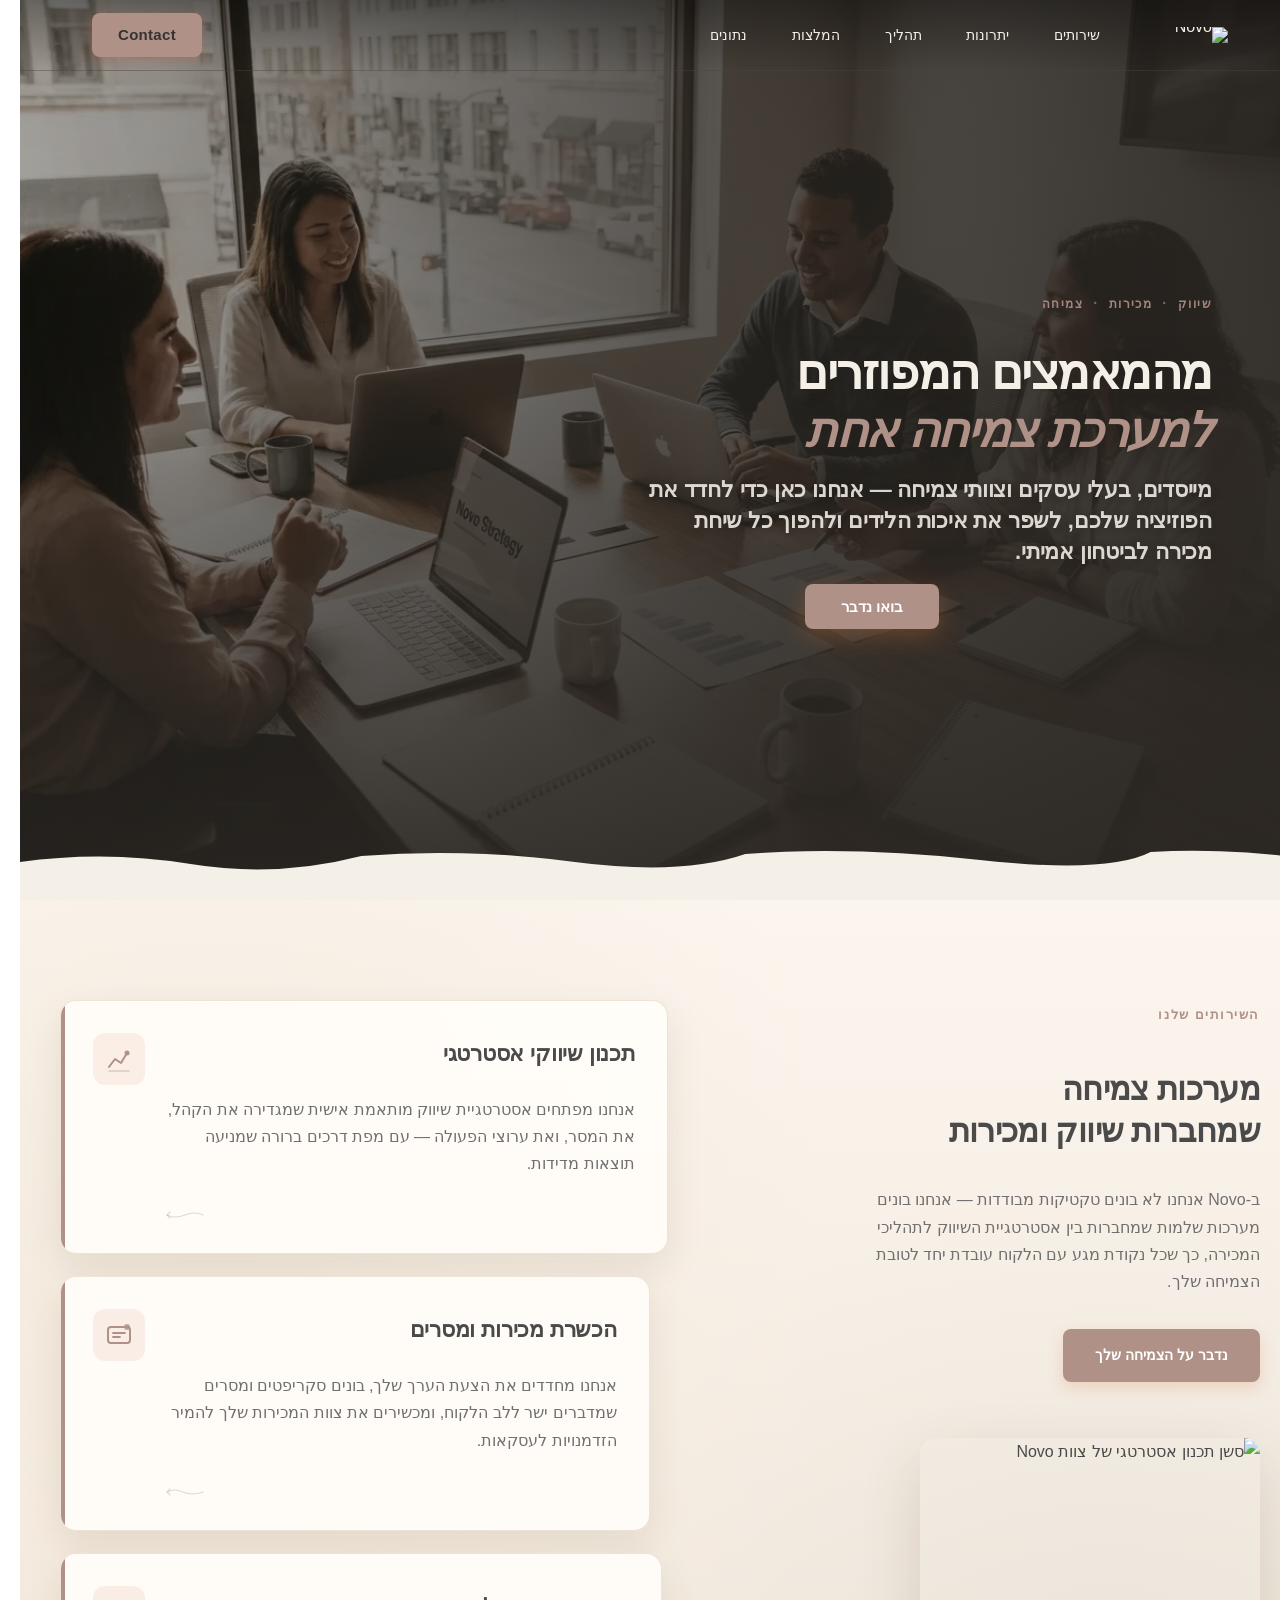
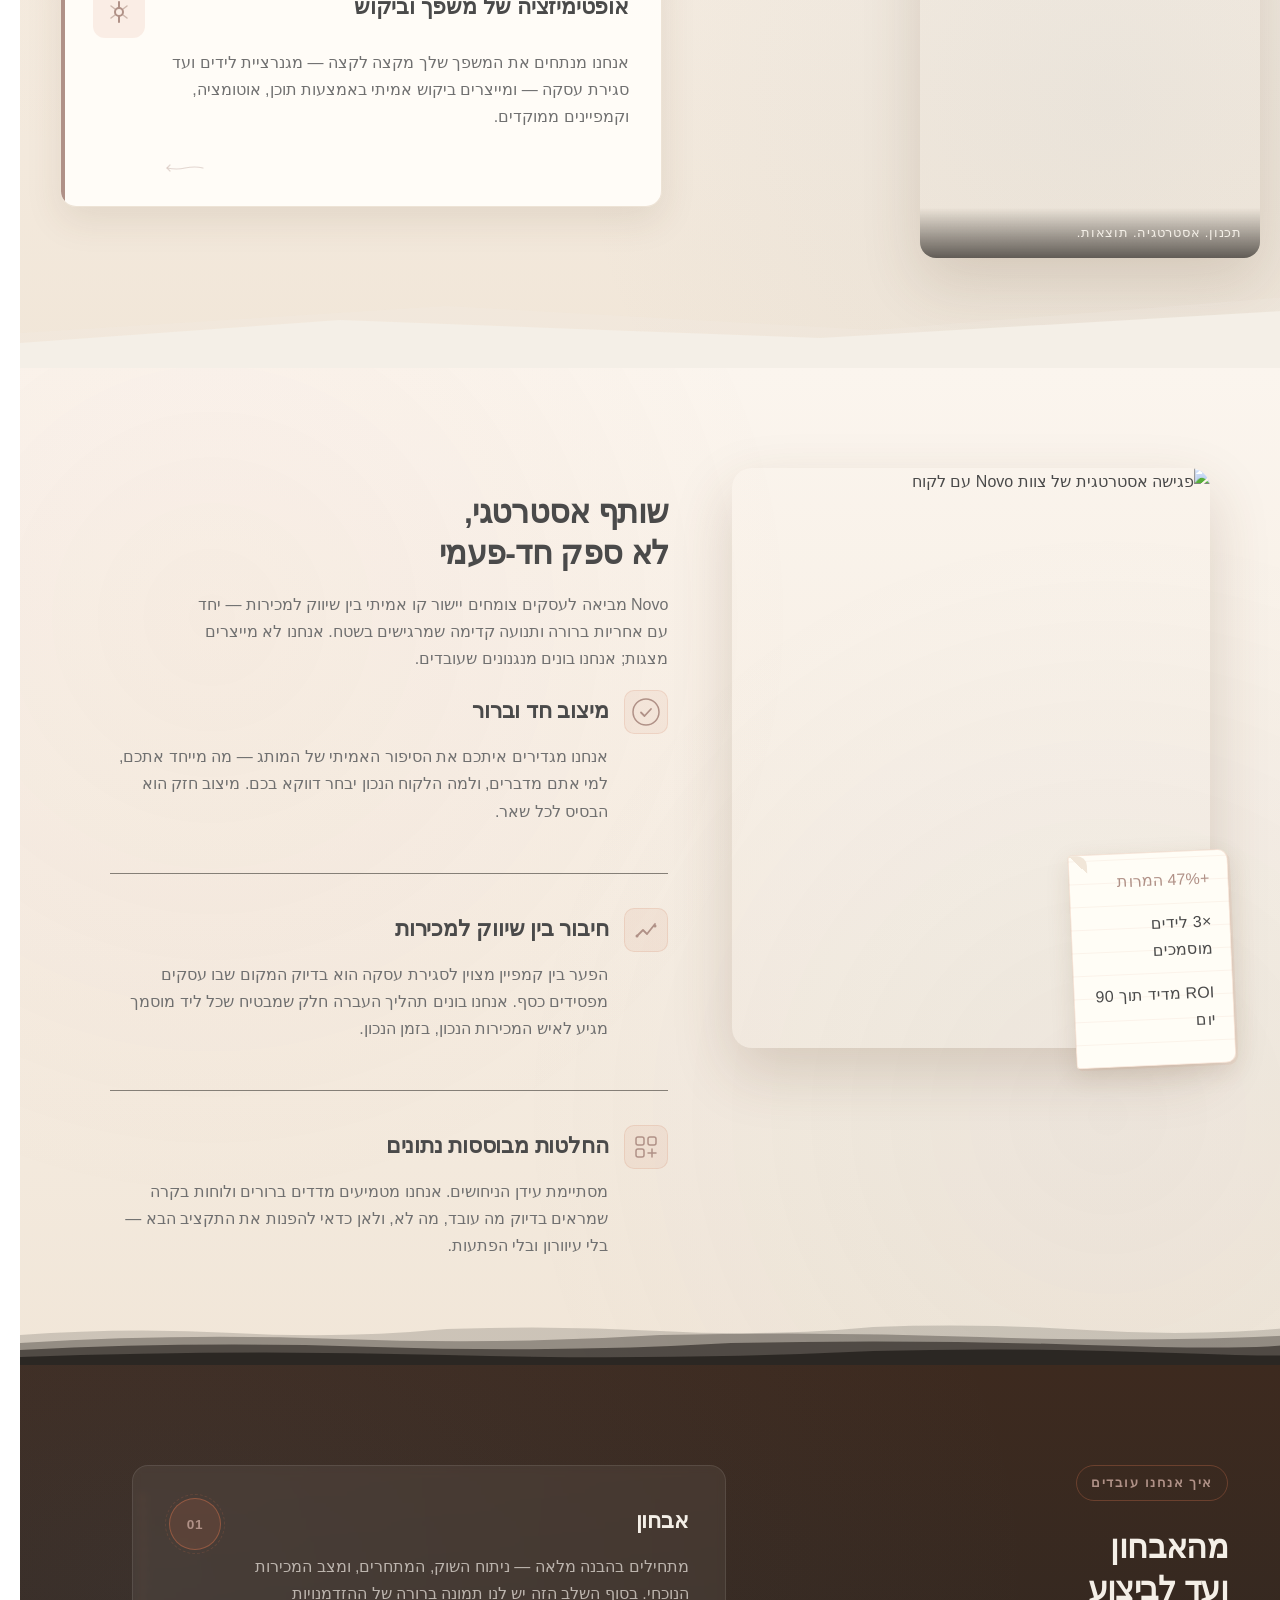
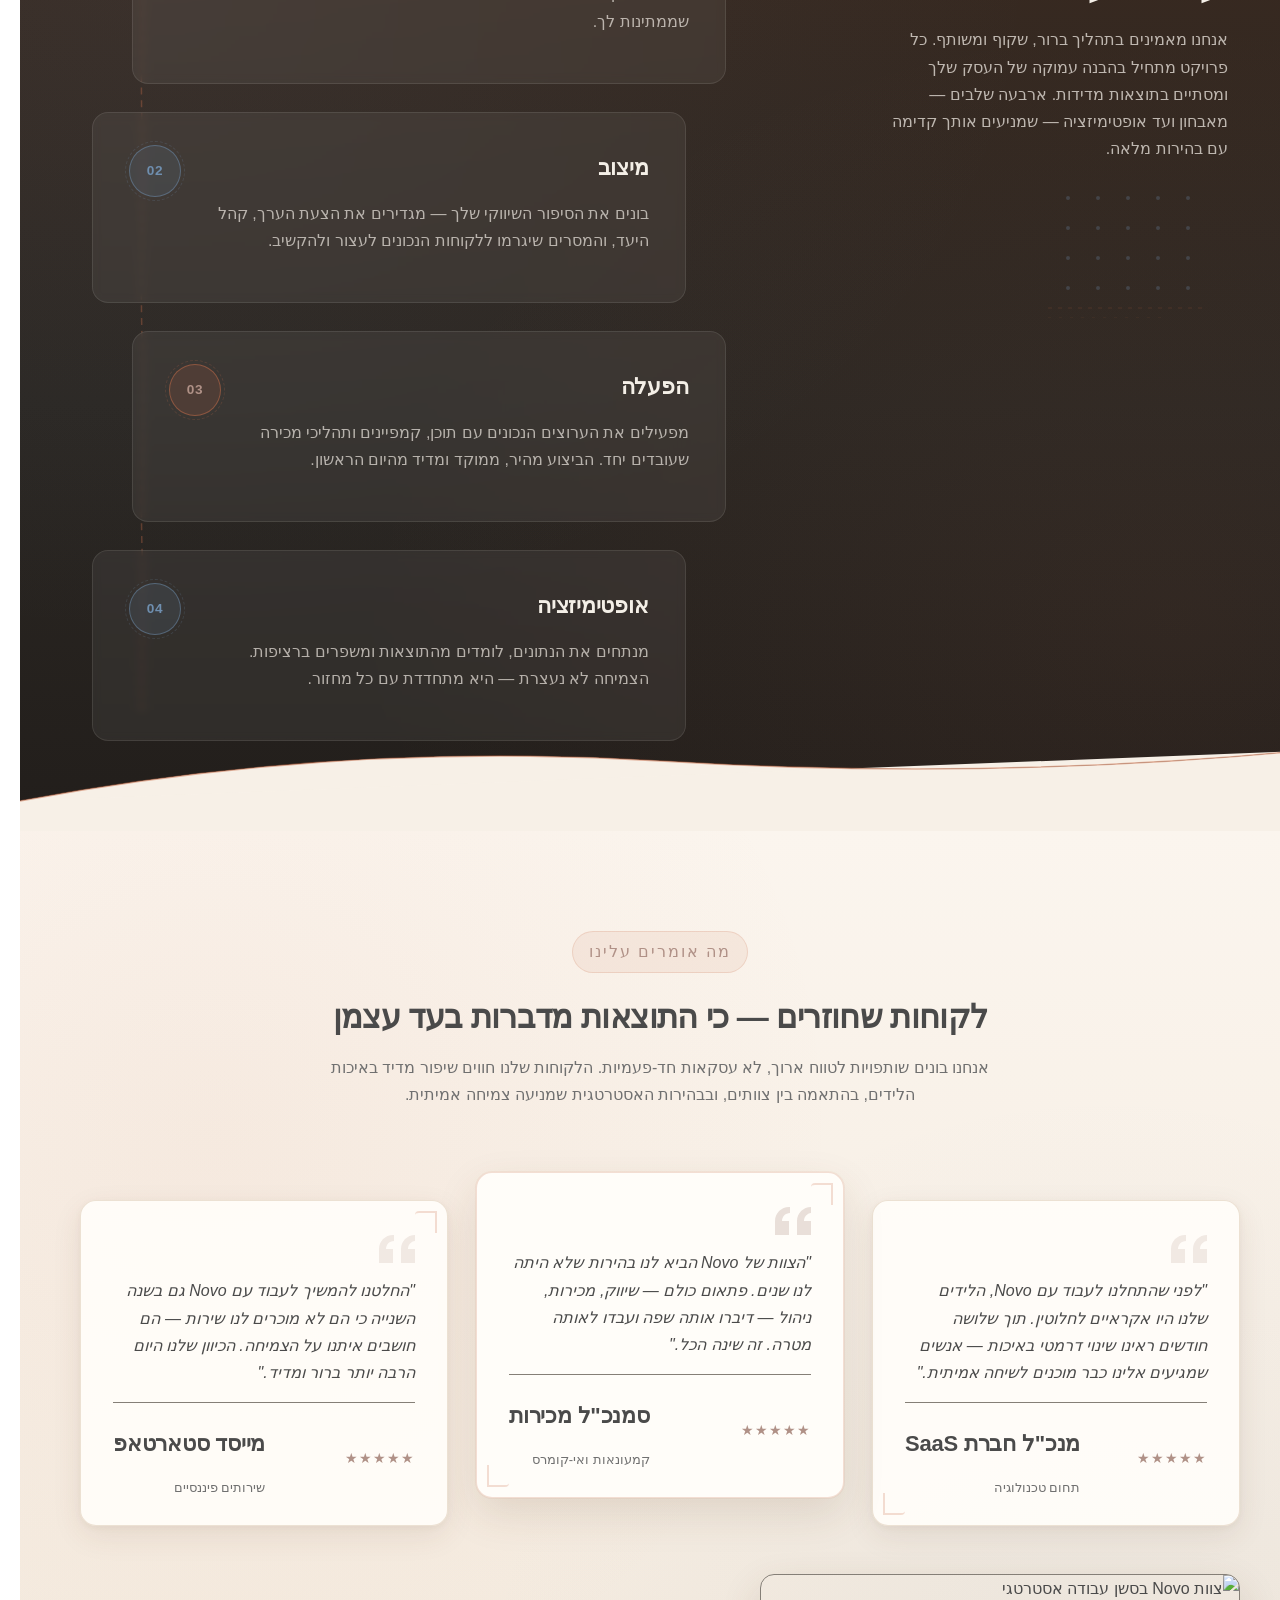
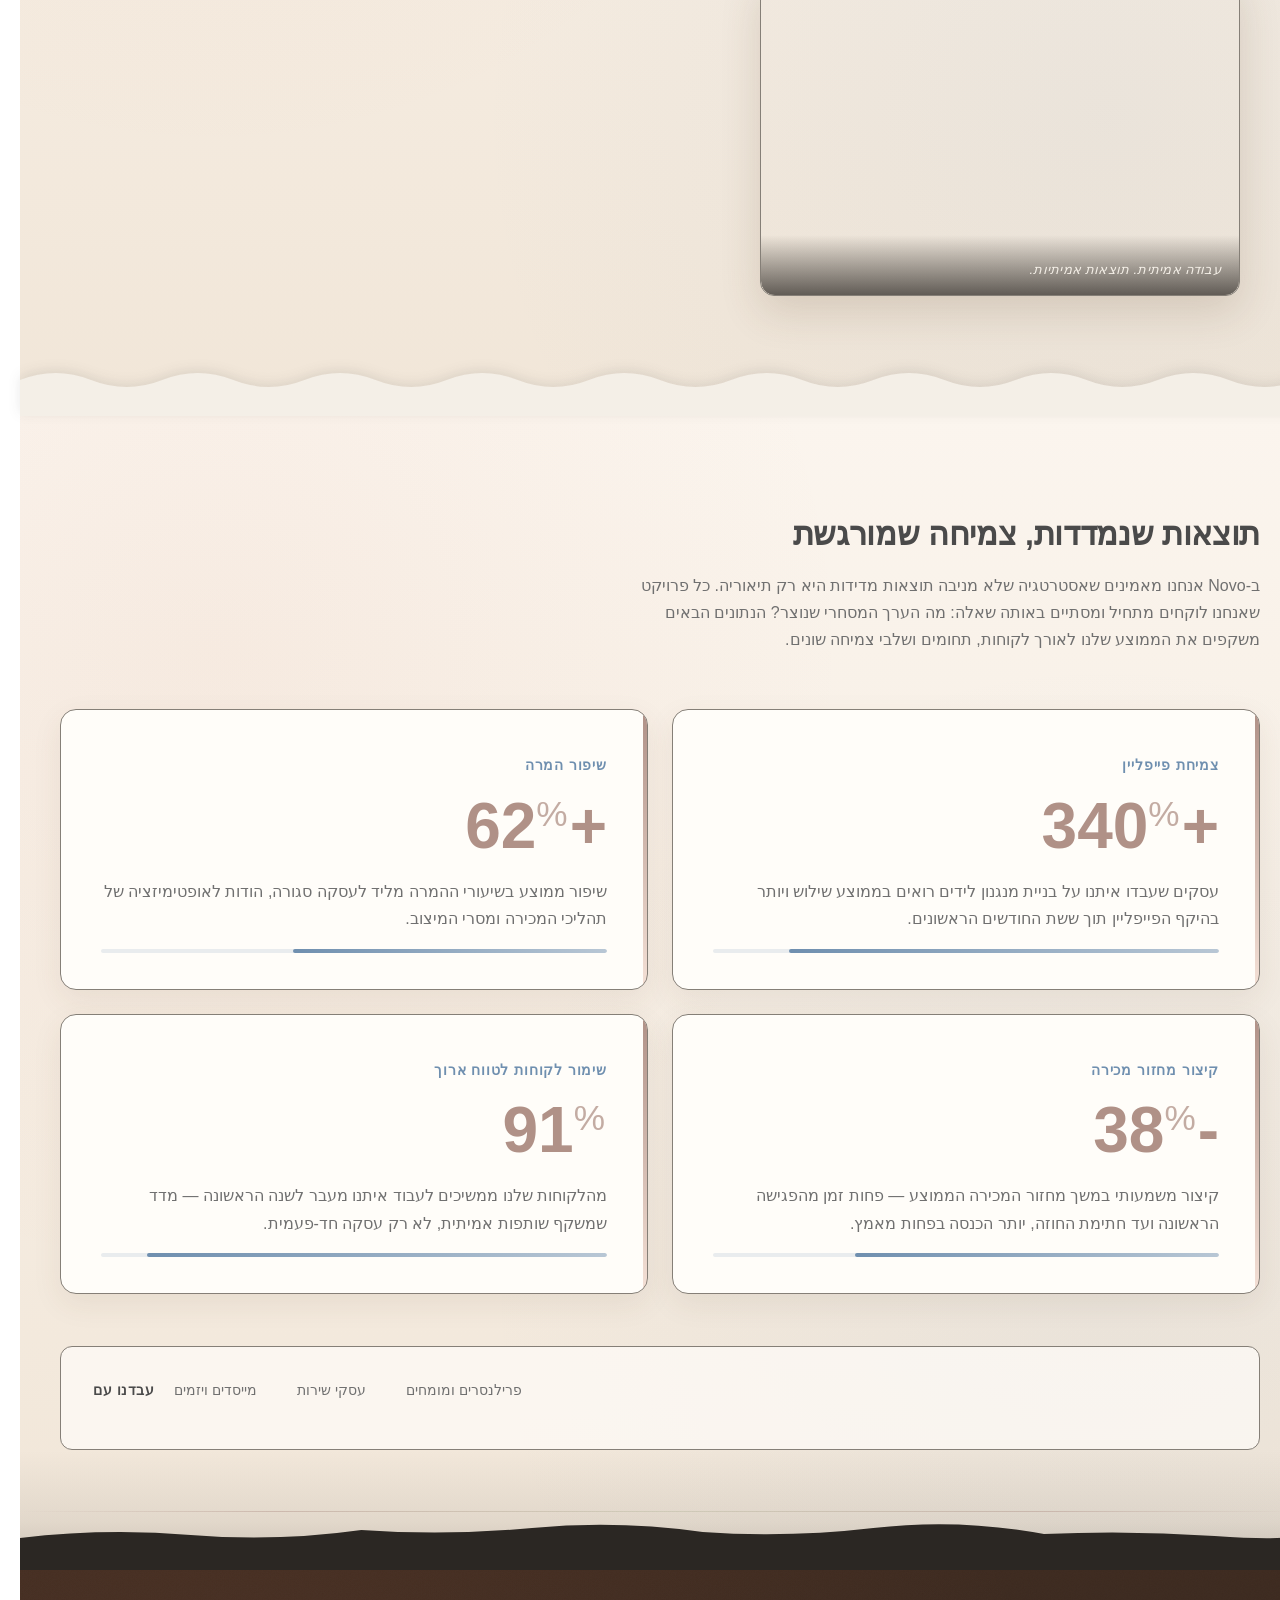
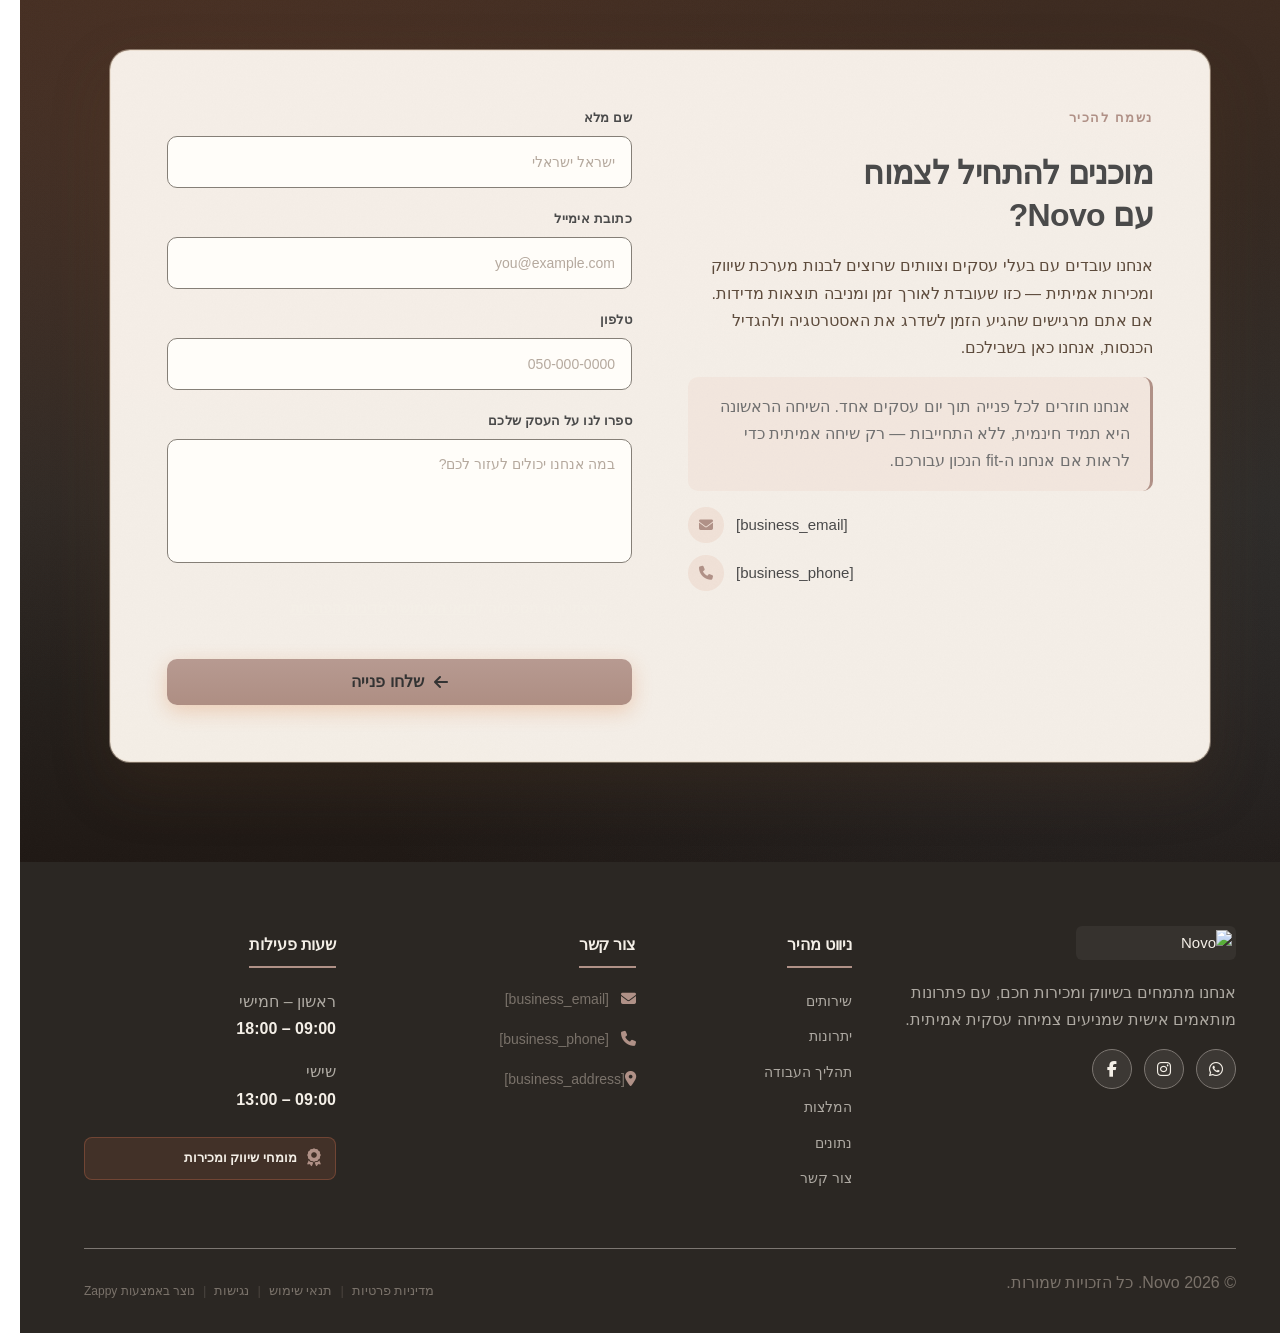
==== commit 4f4226f4: "Background sync: Progressive GitHub Sync" ====
--- a/public/index.html
+++ b/public/index.html
@@ -1 +1 @@
-<!doctype html><html dir="rtl" lang="he"><head><meta charset="UTF-8"><meta content="width=device-width,initial-scale=1" name="viewport"><meta content="index, follow" name="robots"><title>novo platform inc — Novo</title><meta content="A marketing and sales agency focused on helping businesses grow through strategic marketing and sales solutions. The agency appears to be looking for a high-con" name="description"><meta content="novo platform inc, novo banco nbnet, Novo, novo" name="keywords"><link href="/assets/favicon.ico" rel="icon" type="image/x-icon"><link href="/assets/favicon-16x16.png" rel="icon" type="image/png" sizes="16x16"><link href="/assets/favicon-32x32.png" rel="icon" type="image/png" sizes="32x32"><link href="/assets/favicon-48x48.png" rel="icon" type="image/png" sizes="48x48"><link href="/assets/favicon-192x192.png" rel="icon" type="image/png" sizes="192x192"><link href="/assets/favicon-512x512.png" rel="icon" type="image/png" sizes="512x512"><link href="/assets/apple-touch-icon.png" rel="apple-touch-icon"><script>!function(){"use strict";var t="89488ac2-c0d1-449c-a94c-e8752036ae5c",e="https://api.zappy5.com/api/analytics/track",a=18e5,n=2592e6,o=!0,i=!0,r=!0;var s=function(){var e="zappy_visitor_"+t,a=null;try{if(a=localStorage.getItem(e)){var o=JSON.parse(a),i=Date.now();if(i-o.created<n)return o.lastSeen=i,localStorage.setItem(e,JSON.stringify(o)),o.id}}catch(t){console.warn("Zappy Analytics: LocalStorage not available")}var r="zv_"+Date.now()+"_"+Math.random().toString(36).substr(2,9);try{localStorage.setItem(e,JSON.stringify({id:r,created:Date.now(),lastSeen:Date.now()}))}catch(t){}return r}(),c=function(){var e="zappy_session_"+t,n=null;try{if(n=sessionStorage.getItem(e)){var o=JSON.parse(n),i=Date.now();if(i-o.timestamp<a)return o.timestamp=i,sessionStorage.setItem(e,JSON.stringify(o)),o.id}}catch(t){console.warn("Zappy Analytics: SessionStorage not available")}var r="zs_"+Date.now()+"_"+Math.random().toString(36).substr(2,9);try{sessionStorage.setItem(e,JSON.stringify({id:r,timestamp:Date.now()}))}catch(t){}return r}();function l(a,n){n=n||{};var o={website_id:t,event_type:a,page_path:window.location.pathname,referrer:document.referrer||"direct",visitor_id:s,session_id:c,metadata:n};if(navigator.sendBeacon){var i=new Blob([JSON.stringify(o)],{type:"application/json"});navigator.sendBeacon(e,i)}else fetch(e,{method:"POST",headers:{"Content-Type":"application/json"},body:JSON.stringify(o),keepalive:!0}).catch(function(t){console.warn("Zappy Analytics: Failed to track event",t)})}o&&l("pageview",{title:document.title,url:window.location.href}),i&&document.addEventListener("click",function(t){var e=t.target;if("BUTTON"===e.tagName||e.closest("button")){var a="BUTTON"===e.tagName?e:e.closest("button");l("click",{element:"button",text:a.textContent.trim().substring(0,100),id:a.id||null,class:a.className||null})}else if("A"===e.tagName||e.closest("a")){var n="A"===e.tagName?e:e.closest("a");l("navigation",{element:"link",text:n.textContent.trim().substring(0,100),href:n.href,external:n.hostname!==window.location.hostname})}},!0),r&&document.addEventListener("submit",function(t){var e=t.target;l("form_submit",{form_id:e.id||null,form_name:e.name||null,form_action:e.action||null,form_method:e.method||"GET"})},!0);var d=Date.now();window.addEventListener("beforeunload",function(){l("page_unload",{time_on_page:Math.floor((Date.now()-d)/1e3),page_path:window.location.pathname})}),window.zappyAnalytics={track:l,getVisitorId:function(){return s},getSessionId:function(){return c}}}()</script><meta content="novo platform inc — Novo" property="og:title"><meta content="A marketing and sales agency focused on helping businesses grow through strategic marketing and sales solutions. The agency appears to be looking for a high-con" property="og:description"><meta content="website" property="og:type"><meta content="he_IL" property="og:locale"><meta content="summary_large_image" name="twitter:card"><meta content="novo platform inc — Novo" name="twitter:title"><meta content="A marketing and sales agency focused on helping businesses grow through strategic marketing and sales solutions. The agency appears to be looking for a high-con" name="twitter:description"><link href="https://cdnjs.cloudflare.com/ajax/libs/font-awesome/6.4.0/css/all.min.css" rel="stylesheet"><link href="/assets/favicon.ico" rel="icon" type="image/x-icon"><link href="/assets/favicon-16x16.png" rel="icon" type="image/png" sizes="16x16"><link href="/assets/favicon-32x32.png" rel="icon" type="image/png" sizes="32x32"><link href="/assets/favicon-48x48.png" rel="icon" type="image/png" sizes="48x48"><link href="/assets/favicon-192x192.png" rel="icon" type="image/png" sizes="192x192"><link href="/assets/favicon-512x512.png" rel="icon" type="image/png" sizes="512x512"><link href="/assets/apple-touch-icon.png" rel="apple-touch-icon"><link href="https://cdn.jsdelivr.net/npm/vanilla-cookieconsent@3/dist/cookieconsent.css" rel="stylesheet"><script src="https://cdn.jsdelivr.net/npm/vanilla-cookieconsent@3/dist/cookieconsent.umd.js"></script><script src="https://cdn.jsdelivr.net/gh/mickidum/acc_toolbar/acctoolbar/acctoolbar.min.js"></script><style data-zappy-section-v2-css="true">.index-hero-section{position:relative;width:100%;min-height:100vh;overflow:visible;background:#2b2723;color:var(--text-light);padding-bottom:80px;display:flex;align-items:center;direction:rtl}.index-hero-section .index-hero-bg-wrapper{position:absolute;inset:0;width:100%;height:100%;z-index:0;overflow:hidden}.index-hero-section .index-hero-bg{position:absolute;inset:0;width:100%;height:100%;background-size:cover;background-position:center;filter:saturate(.75) brightness(.88)}.index-hero-section .index-hero-scrim{position:absolute;inset:0;width:100%;height:100%;background-image:linear-gradient(to left,rgba(43,39,35,.92) 0,rgba(43,39,35,.72) 50%,rgba(43,39,35,.3) 100%),linear-gradient(to top,rgba(43,39,35,.85) 0,transparent 60%);z-index:1;pointer-events:none}.index-hero-section .index-hero-content-wrapper{position:relative;z-index:10;width:100%;max-width:1200px;margin:0 auto;padding:160px 48px 60px}.index-hero-section .index-hero-inner{max-width:680px;margin-inline-start:0;text-align:right}.index-hero-section .index-hero-eyebrow{display:flex;flex-direction:row;align-items:center;justify-content:flex-start;gap:10px;margin-bottom:28px;font-family:Manrope,sans-serif;font-size:.75rem;font-weight:600;letter-spacing:.12em;text-transform:uppercase;color:var(--primary);opacity:.9}.index-hero-section .index-hero-dot{color:var(--text-light);opacity:.4;font-size:.9rem}.index-hero-section .index-hero-h1{font-family:Fraunces,Cormorant,Georgia,'Times New Roman',serif;font-size:3.75rem;font-weight:400;letter-spacing:-.03em;line-height:1.1;color:var(--text-light);margin:0 0 24px 0;text-shadow:0 2px 24px rgba(43,39,35,.5)}.index-hero-section .index-hero-h1-accent{color:var(--primary);font-style:italic}.index-hero-section .index-hero-h3{font-family:Manrope,sans-serif;font-size:1.125rem;font-weight:400;line-height:1.7;color:var(--text-light);opacity:.88;margin:0 0 40px 0;max-width:580px;text-shadow:0 1px 8px rgba(43,39,35,.4)}.index-hero-section .index-hero-ctas{display:flex;flex-direction:row;align-items:center;gap:16px;flex-wrap:wrap}.index-hero-section .index-hero-btn-primary{display:inline-block;background:linear-gradient(180deg,#e38642 0,#d97835 100%);color:#fffdf9;padding:15px 36px;border-radius:8px;border:none;font-family:Manrope,sans-serif;font-weight:600;font-size:.9375rem;line-height:1;text-decoration:none;box-shadow:0 6px 24px rgba(217,120,53,.32);transition:all .3s ease;cursor:pointer;white-space:nowrap}.index-hero-section .index-hero-btn-primary:hover{transform:translateY(-3px);box-shadow:0 12px 32px rgba(217,120,53,.42);color:#fffdf9}.index-hero-section .index-hero-btn-secondary{display:inline-block;background:rgba(244,239,231,.1);color:var(--text-light);padding:14px 34px;border-radius:8px;border:1px solid rgba(244,239,231,.3);font-family:Manrope,sans-serif;font-weight:500;font-size:.9375rem;line-height:1;text-decoration:none;backdrop-filter:blur(4px);transition:all .3s ease;cursor:pointer;white-space:nowrap}.index-hero-section .index-hero-btn-secondary:hover{background:rgba(244,239,231,.18);border-color:rgba(244,239,231,.55);transform:translateY(-3px);color:var(--text-light)}.index-hero-section .index-hero-divider-wrapper{position:absolute;bottom:0;left:0;width:100%;height:80px;pointer-events:none;z-index:5}.index-hero-section .index-hero-divider-wrapper svg{display:block;width:100%;height:100%}@media (max-width:768px){.index-hero-section{min-height:100vh;padding-bottom:60px}.index-hero-section .index-hero-content-wrapper{padding:110px 20px 40px}.index-hero-section .index-hero-inner{max-width:100%}.index-hero-section .index-hero-h1{font-size:2.4rem;line-height:1.15;margin-bottom:18px}.index-hero-section .index-hero-h3{font-size:1rem;margin-bottom:32px}.index-hero-section .index-hero-ctas{flex-direction:column;align-items:flex-start;gap:12px}.index-hero-section .index-hero-btn-primary,.index-hero-section .index-hero-btn-secondary{width:100%;text-align:center;padding:14px 24px}.index-hero-section .index-hero-eyebrow{margin-bottom:20px}.index-hero-section .index-hero-scrim{background-image:linear-gradient(to left,rgba(43,39,35,.95) 0,rgba(43,39,35,.85) 60%,rgba(43,39,35,.5) 100%),linear-gradient(to top,rgba(43,39,35,.9) 0,transparent 55%)}}</style><link href="/styles.css" rel="stylesheet"><style id="zappy-dropdown-submenu-styles">#navMenu li:has(.sub-menu),.nav-menu li:has(.sub-menu),.navbar li:has(.sub-menu),nav li:has(.sub-menu){position:relative}#navMenu .sub-menu,.nav-menu .sub-menu,.navbar .sub-menu,nav .sub-menu{display:block!important;position:absolute!important;top:100%;left:0;min-width:220px;background:#fff;border-radius:8px;box-shadow:0 8px 25px rgba(0,0,0,.15);padding:8px 0;opacity:0;visibility:hidden;transform:translateY(10px);transition:all .3s ease;z-index:1000;list-style:none;pointer-events:none}#navMenu li:hover>.sub-menu,.nav-menu li:hover>.sub-menu,.navbar li:hover>.sub-menu,nav li:hover>.sub-menu{opacity:1!important;visibility:visible!important;transform:translateY(0)!important;pointer-events:auto!important}.sub-menu li{list-style:none;margin:0;padding:0}.sub-menu a{display:block!important;padding:10px 16px!important;color:var(--text-dark,#333)!important;font-weight:500;text-decoration:none;white-space:nowrap;transition:background-color .2s}.sub-menu a:hover{background-color:#f5f5f5}[dir=rtl] .nav-menu .sub-menu,[dir=rtl] .navbar .sub-menu,[dir=rtl] nav .sub-menu,html[lang=ar] .nav-menu .sub-menu,html[lang=ar] .navbar .sub-menu,html[lang=ar] nav .sub-menu,html[lang=he] .nav-menu .sub-menu,html[lang=he] .navbar .sub-menu,html[lang=he] nav .sub-menu{left:auto!important;right:0!important}.sub-menu:empty,.sub-menu:not(:has(li)),.sub-menu:not(:has(li:not(.zappy-hidden-menu-item))){display:none!important;opacity:0!important;visibility:hidden!important;pointer-events:none!important}li:has(.menu-group-title):hover>.sub-menu{opacity:1!important;visibility:visible!important;transform:translateY(0)!important;pointer-events:auto!important}#navMenu>li>.menu-group-title,.nav-menu>li>.menu-group-title{display:inline-block;padding:.5rem 1rem;cursor:default;user-select:none}@media (max-width:768px){#navMenu .sub-menu,.nav-menu .sub-menu,.navbar .sub-menu,nav .sub-menu{position:static!important;transform:none!important;box-shadow:none!important;background:0 0!important;max-height:0;overflow:hidden;opacity:0;visibility:hidden;transition:max-height .3s ease,opacity .3s ease;padding:0!important;border-radius:0!important}.sub-menu.mobile-expanded{max-height:500px!important;opacity:1!important;visibility:visible!important;padding:8px 0 8px 16px!important}[dir=rtl] .sub-menu.mobile-expanded,html[lang=he] .sub-menu.mobile-expanded{padding:8px 16px 8px 0!important}#navMenu li:hover>.sub-menu,.nav-menu li:hover>.sub-menu,.navbar li:hover>.sub-menu,nav li:hover>.sub-menu{opacity:0;visibility:hidden;pointer-events:none}#navMenu li>.sub-menu.mobile-expanded,.nav-menu li>.sub-menu.mobile-expanded,.navbar li>.sub-menu.mobile-expanded,nav li>.sub-menu.mobile-expanded{opacity:1!important;visibility:visible!important;pointer-events:auto!important}#navMenu li:has(.sub-menu),.nav-menu li:has(.sub-menu),.navbar li:has(.sub-menu),nav li:has(.sub-menu){display:flex!important;flex-wrap:wrap!important;align-items:center!important;position:relative!important;min-height:44px!important}#navMenu li:has(.sub-menu)>a,.nav-menu li:has(.sub-menu)>a,.navbar li:has(.sub-menu)>a,nav li:has(.sub-menu)>a{flex:1!important;min-width:0!important}#navMenu li:has(.sub-menu)>.menu-group-title,.nav-menu li:has(.sub-menu)>.menu-group-title,.navbar li:has(.sub-menu)>.menu-group-title,nav li:has(.sub-menu)>.menu-group-title{flex:1!important;min-width:0!important;padding:0!important;line-height:inherit!important}#navMenu li:has(.sub-menu)>.sub-menu,.nav-menu li:has(.sub-menu)>.sub-menu,.navbar li:has(.sub-menu)>.sub-menu,nav li:has(.sub-menu)>.sub-menu{flex-basis:100%!important;width:100%!important}#navMenu li:has(.sub-menu)>a [class*=arrow],#navMenu li:has(.sub-menu)>a [class*=chevron],.nav-menu li:has(.sub-menu)>a .fa-angle-down,.nav-menu li:has(.sub-menu)>a .fa-chevron-down,.nav-menu li:has(.sub-menu)>a [class*=arrow],.nav-menu li:has(.sub-menu)>a [class*=chevron],nav li:has(.sub-menu)>a [class*=arrow],nav li:has(.sub-menu)>a [class*=chevron]{display:none!important;visibility:hidden!important}.mobile-submenu-toggle{display:flex!important;align-items:center!important;justify-content:center!important;width:44px!important;height:auto!important;background:0 0!important;border:none!important;cursor:pointer!important;color:var(--text-dark)!important;position:static!important;flex-shrink:0!important;align-self:stretch!important;z-index:2!important;padding:0!important;margin:0!important}.mobile-submenu-toggle::after{content:''!important;width:0!important;height:0!important;border-left:6px solid transparent!important;border-right:6px solid transparent!important;border-top:7px solid currentColor!important;transition:transform .3s ease!important}.mobile-submenu-toggle.expanded::after{transform:rotate(180deg)!important}.sub-menu a{padding:10px 0!important;display:block!important;color:var(--text-dark)!important}.navbar .sub-menu li a,.zappy-products-dropdown .sub-menu a,nav.navbar .sub-menu li a{color:var(--text-dark)!important}}@media (min-width:769px){.mobile-submenu-toggle{display:none!important}}</style><style id="mobile-lang-menu-deployed-css">@media (max-width:768px){.lang-switcher,.nav-container .lang-switcher,.nav-cta-container .lang-switcher,.nav-ecommerce-icons .lang-switcher,.nav-icons-left .lang-switcher,.navbar .lang-switcher,.navbar .nav-cta-container .lang-switcher{display:none!important}.mobile-lang-menu{width:100%;border-top:1px solid rgba(128,128,128,.2);padding:8px 0 0 0;margin-top:8px}.mobile-lang-toggle{display:flex!important;align-items:center;justify-content:space-between;width:100%;padding:12px 16px;background:0 0;border:none;cursor:pointer;font-size:15px;color:inherit;font-family:inherit}.mobile-lang-toggle::after{content:'';display:inline-block;width:8px;height:8px;border-right:2px solid currentColor;border-bottom:2px solid currentColor;transform:rotate(45deg);transition:transform .3s ease;margin-left:8px}.mobile-lang-toggle.expanded::after{transform:rotate(-135deg)}.mobile-lang-options{max-height:0;overflow:hidden;transition:max-height .3s ease}.mobile-lang-options.expanded{max-height:300px}.mobile-lang-option{display:flex!important;align-items:center;gap:10px;padding:10px 24px;text-decoration:none;color:inherit;font-size:14px;font-family:inherit}.mobile-lang-option:hover{background:rgba(128,128,128,.1)}.mobile-lang-option.active{font-weight:600;opacity:.7;pointer-events:none}.mobile-lang-option img{width:20px;height:20px;border-radius:50%}}@media (min-width:769px){.mobile-lang-menu{display:none!important}}</style><style id="zappy-widget-visibility">#mic-access-tool-box,#mic-access-tool-general-button,#mic-init-access-tool #mic-access-tool-box,#mic-init-access-tool #mic-access-tool-general-button,#mic-init-access-tool .mic-access-tool-general-button,._access-icon,._access-menu,.mic-access-tool-box,.mic-access-tool-general-button,div[id*=mic-access-tool-box]{display:none!important;visibility:hidden!important;opacity:0!important;pointer-events:none!important}</style></head><body><nav class="navbar" dir="rtl"><button class="mobile-toggle" aria-label="Menu" id="mobileToggle"><svg viewBox="0 0 24 24" fill="none" height="24" width="24" class="hamburger-icon"><path d="M3 12h18M3 6h18M3 18h18" stroke="currentColor" stroke-width="2" stroke-linecap="round"></path></svg><svg viewBox="0 0 24 24" fill="none" height="24" width="24" class="close-icon" style="display:none"><path d="M18 6L6 18M6 6l12 12" stroke="currentColor" stroke-width="2" stroke-linecap="round"></path></svg></button><button class="phone-header-btn" aria-label="Call" data-phone=""><svg viewBox="0 0 24 24" fill="currentColor" height="20" width="20"><path d="M22 16.92v3a2 2 0 0 1-2.18 2 19.79 19.79 0 0 1-8.63-3.07 19.5 19.5 0 0 1-6-6 19.79 19.79 0 0 1-3.07-8.67A2 2 0 0 1 4.11 2h3a2 2 0 0 1 2 1.72 12.84 12.84 0 0 0 .7 2.81 2 2 0 0 1-.45 2.11L8.09 9.91a16 16 0 0 0 6 6l1.27-1.27a2 2 0 0 1 2.11-.45 12.84 12.84 0 0 0 2.81.7A2 2 0 0 1 22 16.92z"></path></svg></button><div class="nav-container"><div class="nav-right-group"><div class="nav-brand"><a href="/" class="logo-link"><img alt="Novo" src="/assets/novo-logo.webp" class="logo"></a></div><ul class="nav-menu" id="navMenu"><li><a href="#services">שירותים</a></li><li><a href="#benefits">יתרונות</a></li><li><a href="#process">תהליך</a></li><li><a href="#testimonials">המלצות</a></li><li><a href="#stats">נתונים</a></li></ul></div><div class="nav-cta-container"><a href="#contact" class="nav-cta-btn">Contact</a></div></div></nav><script>window.addEventListener("load",function(){const e=document.querySelector(".navbar, nav, header");if(!e)return void console.log("[Navbar] Navbar element not found");let t=document.getElementById("mobileToggle")||document.querySelector(".mobile-toggle")||document.querySelector(".hamburger")||document.querySelector(".hamburger-menu")||document.querySelector(".menu-toggle")||document.querySelector(".burger-menu")||document.querySelector('[aria-label="Menu"]')||document.querySelector('[aria-label="תפריט"]');const o=document.querySelector(".phone-header-btn"),n=window.getComputedStyle(e);let r=n.backgroundColor;if(console.log("[Navbar] Initial navbar background:",r),"transparent"===r||"rgba(0, 0, 0, 0)"===r||r.startsWith("rgba")&&r.includes(", 0)")){const e=n.backgroundImage;if(e&&"none"!==e)console.log("[Navbar] Navbar has background image/gradient, using dark text"),r="rgb(240, 240, 240)";else{const e=window.getComputedStyle(document.body).backgroundColor;console.log("[Navbar] Navbar transparent, using body background:",e),r=e}}const i=r.match(/\d+/g);if(i&&i.length>=3){const e=(.299*parseInt(i[0])+.587*parseInt(i[1])+.114*parseInt(i[2]))/255;console.log("[Navbar] Mobile button colors preserved from Claude CSS (luminance:",e.toFixed(2)+")");const n=document.createElement("style");n.id="zappy-mobile-nav-fix";document.documentElement.lang;document.documentElement.dir,n.textContent='\n        /* Hide mobile buttons on desktop, show only on mobile */\n        @media (min-width: 769px) {\n          .mobile-toggle,\n          .phone-header-btn {\n            display: none !important;\n          }\n        }\n        \n        /* Show and position mobile buttons correctly on mobile */\n        @media (max-width: 768px) {\n          .mobile-toggle,\n          .phone-header-btn {\n            position: absolute !important;\n            top: 50% !important;\n            transform: translateY(-50%) !important;\n            z-index: 1001 !important;\n            display: flex !important;\n            align-items: center !important;\n            justify-content: center !important;\n            width: 36px !important;\n            height: 36px !important;\n            border-radius: 50% !important;\n            border: none !important;\n            cursor: pointer !important;\n            padding: 6px !important;\n            background: none !important;\n            color: var(--nav-text, var(--text-dark)) !important;\n          }\n          \n          /* LTR positioning (default): hamburger LEFT, phone RIGHT */\n          html:not([dir="rtl"]):not([lang="he"]):not([lang="ar"]) .mobile-toggle,\n          html[dir="ltr"] .mobile-toggle {\n            left: 12px !important;\n            right: auto !important;\n          }\n          html:not([dir="rtl"]):not([lang="he"]):not([lang="ar"]) .phone-header-btn,\n          html[dir="ltr"] .phone-header-btn {\n            right: 12px !important;\n            left: auto !important;\n          }\n          \n          /* RTL positioning: hamburger RIGHT, phone LEFT */\n          html[dir="rtl"] .mobile-toggle,\n          html[lang="he"] .mobile-toggle,\n          html[lang="ar"] .mobile-toggle {\n            right: 12px !important;\n            left: auto !important;\n          }\n          html[dir="rtl"] .phone-header-btn,\n          html[lang="he"] .phone-header-btn,\n          html[lang="ar"] .phone-header-btn {\n            left: 12px !important;\n            right: auto !important;\n          }\n          \n          /* CRITICAL: Ensure nav-container has min-height on mobile */\n          /* All children are positioned absolutely/fixed on mobile, so height:auto collapses to 0 */\n          .nav-container {\n            min-height: 70px !important;\n            position: relative !important;\n          }\n          \n          /* Ensure SVG icons are properly sized and inherit color */\n          .mobile-toggle svg,\n          .phone-header-btn svg {\n            width: 24px !important;\n            height: 24px !important;\n            /* Don\'t force display - let JavaScript control hamburger/close toggle */\n          }\n          \n          /* Reset nav-cta-container on mobile - remove desktop box-shadow/padding */\n          /* that creates a visible ghost box when CTA button is hidden */\n          .nav-cta-container {\n            box-shadow: none !important;\n            padding: 0 !important;\n          }\n          \n          /* Hide nav-cta-container entirely on mobile when there\'s no lang-switcher */\n          /* (only the CTA button is inside, and it\'s hidden on mobile) */\n          .nav-cta-container:not(:has(.lang-switcher)) {\n            display: none !important;\n          }\n          \n          /* CRITICAL: Prevent hero image fade gradient from bleeding over headline text */\n          /* The .image-fade-gradient has bottom: -30px (extends below parent) */\n          /* On mobile stacked layout, this overlaps the h1 text below the image */\n          .hero-image-column {\n            overflow: hidden !important;\n          }\n          .image-fade-gradient {\n            bottom: 0 !important;\n          }\n          \n          /* Hide desktop language switcher on mobile - hamburger menu handles it */\n          /* High specificity to override stored CSS */\n          .lang-switcher,\n          .nav-cta-container .lang-switcher,\n          .nav-container .lang-switcher,\n          .navbar .lang-switcher,\n          .navbar .nav-cta-container .lang-switcher {\n            display: none !important;\n          }\n        }\n      ';const r=document.getElementById("zappy-mobile-nav-fix");r&&r.remove(),document.head.appendChild(n),console.log("[Navbar] Critical CSS injected for mobile nav positioning");const l=window.innerWidth<=768;if(t){const e=t.querySelector(".hamburger-icon"),o=t.querySelector(".close-icon");e&&(e.style.setProperty("width","24px","important"),e.style.setProperty("height","24px","important"),e.style.setProperty("display","block","important")),o&&(o.style.setProperty("width","24px","important"),o.style.setProperty("height","24px","important"),o.style.setProperty("display","none","important")),l?(t.style.setProperty("position","absolute","important"),t.style.setProperty("top","50%","important"),t.style.setProperty("transform","translateY(-50%)","important"),t.style.setProperty("z-index","1001","important"),t.style.removeProperty("left"),t.style.removeProperty("right"),console.log("[Navbar] Mobile toggle positioning applied (mobile viewport)")):(t.style.removeProperty("position"),t.style.removeProperty("top"),t.style.removeProperty("transform"),t.style.removeProperty("z-index"),t.style.removeProperty("left"),t.style.removeProperty("right"),console.log("[Navbar] Desktop viewport - cleared mobile toggle inline positioning"))}if(o){const e=o.querySelector("svg");e&&(e.style.width="24px",e.style.height="24px",e.setAttribute("width","24"),e.setAttribute("height","24")),l?(o.style.setProperty("position","absolute","important"),o.style.setProperty("top","50%","important"),o.style.setProperty("transform","translateY(-50%)","important"),o.style.setProperty("z-index","1001","important"),o.style.removeProperty("left"),o.style.removeProperty("right"),console.log("[Navbar] Phone button positioning applied (mobile viewport)")):(o.style.removeProperty("position"),o.style.removeProperty("top"),o.style.removeProperty("transform"),o.style.removeProperty("z-index"),o.style.removeProperty("left"),o.style.removeProperty("right"),console.log("[Navbar] Desktop viewport - cleared phone button inline positioning"))}}else console.log("[Navbar] Could not parse background color:",r);t=document.getElementById("mobileToggle")||document.querySelector(".mobile-toggle")||document.querySelector(".hamburger")||document.querySelector(".hamburger-menu")||document.querySelector(".menu-toggle")||document.querySelector(".burger-menu")||document.querySelector('[aria-label="Menu"]')||document.querySelector('[aria-label="תפריט"]');const l=document.getElementById("navMenu")||document.querySelector(".nav-menu")||document.querySelector(".nav-links")||document.querySelector("nav ul:not(.submenu)");if(!t||!l)return void console.log("[Navbar] Mobile toggle or menu not found:",{toggle:!!t,menu:!!l});l.id||(l.id="navMenu"),console.log("[Navbar] Initializing mobile menu...");const a=t.cloneNode(!0);t.parentNode.replaceChild(a,t),a.addEventListener("click",function(e){e.preventDefault(),e.stopPropagation();const t=this.querySelector(".hamburger-icon"),o=this.querySelector(".close-icon");l.classList.contains("active")?(l.classList.remove("active"),t&&t.style.setProperty("display","block","important"),o&&o.style.setProperty("display","none","important"),document.body.style.overflow="",console.log("[Navbar] Menu closed")):(l.classList.add("active"),t&&t.style.setProperty("display","none","important"),o&&o.style.setProperty("display","block","important"),document.body.style.overflow="hidden",console.log("[Navbar] Menu opened"))}),l.querySelectorAll("a").forEach(function(e){e.addEventListener("click",function(){if("#"===this.getAttribute("href"))return;const e=a.querySelector(".hamburger-icon"),t=a.querySelector(".close-icon");l.classList.remove("active"),e&&e.style.setProperty("display","block","important"),t&&t.style.setProperty("display","none","important"),document.body.style.overflow="",console.log("[Navbar] Menu closed (link clicked)")})});var s=l.querySelectorAll(".dropdown-toggle");s.forEach(function(e){e.addEventListener("click",function(e){e.preventDefault(),e.stopPropagation();var t=this.closest(".nav-dropdown");t&&(t.parentNode.querySelectorAll(".nav-dropdown.open").forEach(function(e){e!==t&&e.classList.remove("open")}),t.classList.toggle("open"),console.log("[Navbar] Dropdown toggled:",t.classList.contains("open")?"open":"closed"))})}),document.addEventListener("click",function(e){e.target.closest(".nav-dropdown")||document.querySelectorAll(".nav-dropdown.open").forEach(function(e){e.classList.remove("open")})}),console.log("[Navbar] Dropdown handlers initialized for "+s.length+" dropdowns"),o&&o.addEventListener("click",function(){const e=document.querySelectorAll('a[href^="tel:"]'),t=e.length>0?e[0].getAttribute("href").replace("tel:",""):"[business_phone]";window.location.href="tel:"+t,console.log("[Navbar] Phone button clicked")}),console.log("[Navbar] Mobile menu initialized successfully");const p=function(){const e=document.querySelector(".whatsapp-float");e&&(window.innerWidth>=769?(e.style.setProperty("display","none","important"),e.style.setProperty("visibility","hidden","important"),e.style.setProperty("opacity","0","important"),e.style.setProperty("pointer-events","none","important"),console.log("[WhatsApp] Button hidden on desktop")):(e.style.removeProperty("display"),e.style.removeProperty("visibility"),e.style.removeProperty("opacity"),e.style.removeProperty("pointer-events"),console.log("[WhatsApp] Button visible on mobile")))};let c;p(),window.addEventListener("resize",function(){clearTimeout(c),c=setTimeout(p,100)})})</script><main><section class="index-hero-section" data-layout-spec="בית-hero" dir="rtl" id="zappy-section-0" data-hero-type="fullscreen-card" data-zappy-section="true" style="opacity:1"><div class="index-hero-bg-wrapper"><div class="index-hero-bg" style="background-image:url('assets/site-index-hero-image-1.webp');background-size:cover;background-position:center;width:100%;height:100%"></div><div class="index-hero-scrim"></div></div><div class="index-hero-content-wrapper"><div class="index-hero-inner"><div class="index-hero-eyebrow"><span>שיווק</span><span class="index-hero-dot">·</span><span>מכירות</span><span class="index-hero-dot">·</span><span>צמיחה</span></div><h1 class="index-hero-h1">מהמאמצים המפוזרים<br><span class="index-hero-h1-accent">למערכת צמיחה אחת</span></h1><h3 class="index-hero-h3">מייסדים, בעלי עסקים וצוותי צמיחה — אנחנו כאן כדי לחדד את הפוזיציה שלכם, לשפר את איכות הלידים ולהפוך כל שיחת מכירה לביטחון אמיתי.</h3><div class="index-hero-ctas" style="text-align:center !important;display:flex !important;justify-content:center !important;align-items:flex-start !important;width:100% !important"><a href="#contact" class="btn-primary btn index-hero-btn-primary" data-element-id="btn-1774513350646-tv0dncgs0" data-element-type="button" data-native-element="true" data-text-color="light" style="border-color:rgb(176, 145, 135) !important;color:var(--light-text, #ffffff) !important;background-color:rgb(176, 145, 135) !important;background-image:none !important">בואו נדבר</a></div></div></div><div class="index-hero-divider-wrapper"><svg viewBox="0 0 1200 80" aria-hidden="true" xmlns="http://www.w3.org/2000/svg" preserveAspectRatio="none"><path d="M0,80 L0,42 Q80,30 160,44 T320,36 Q420,28 520,42 T680,34 Q780,26 900,40 T1060,32 Q1130,28 1200,38 L1200,80 Z" fill="#F4EFE7"></path></svg></div></section><section class="index-services-section" data-layout-spec="בית-services" dir="rtl" id="services"><div class="index-services-container"><div class="index-services-start-col"><div class="index-services-text-block" style="text-align:center !important;display:flex !important;justify-content:center !important;align-items:flex-start !important;width:100% !important"><p><span class="index-services-label">השירותים שלנו</span></p><h2 class="index-services-h2">מערכות צמיחה<br>שמחברות שיווק ומכירות</h2><p class="index-services-intro">ב-Novo אנחנו לא בונים טקטיקות מבודדות — אנחנו בונים מערכות שלמות שמחברות בין אסטרטגיית השיווק לתהליכי המכירה, כך שכל נקודת מגע עם הלקוח עובדת יחד לטובת הצמיחה שלך.</p><p><a href="#contact" class="btn-primary index-services-cta" data-element-id="btn-1774513201997-pm9s93xpk" data-element-type="button" data-native-element="true" data-text-color="light" style="border-color:rgb(176, 145, 135) !important;color:var(--light-text, #ffffff) !important;background-color:rgb(176, 145, 135) !important;background-image:none !important">נדבר על הצמיחה שלך</a></p></div><div class="index-services-image-tile"><img alt="סשן תכנון אסטרטגי של צוות Novo" src="/assets/site-index-services-image-1.webp" class="zappy-editable-image" data-context="A warm, editorial-style overhead photo of a collaborative marketing strategy session: open notebooks with handwritten notes, printed campaign plans, coffee cups, sticky notes, and hands reviewing materials on a light wooden table. Warm natural light, sand and terracotta tones, professional yet human atmosphere suitable for a strategic marketing and sales agency." data-element-id="img-1774513202004-27qgdzm3e" data-element-type="image" data-original-position="static" data-placeholder="index-services-image-1" height="560" style="position:relative" width="420"><div class="index-services-image-caption">תכנון. אסטרטגיה. תוצאות.</div></div></div><div class="index-services-cards-col zappy-vertical-grid"><article class="index-services-card index-services-card--1"><div class="index-services-card-icon"><svg viewBox="0 0 28 28" aria-hidden="true" xmlns="http://www.w3.org/2000/svg" fill="none" height="28" width="28" data-element-type="icon" data-icon-type="svg"><path d="M4 22 L10 14 L16 18 L22 8" stroke="currentColor" stroke-width="2" stroke-linecap="round" stroke-linejoin="round"></path><circle cx="22" cy="8" r="2.5" fill="currentColor"></circle><path d="M4 26 H24" stroke="currentColor" stroke-width="1.5" stroke-linecap="round" opacity="0.4"></path></svg></div><div class="index-services-card-body"><h3 class="index-services-card-title">תכנון שיווקי אסטרטגי</h3><p class="index-services-card-desc">אנחנו מפתחים אסטרטגיית שיווק מותאמת אישית שמגדירה את הקהל, את המסר, ואת ערוצי הפעולה — עם מפת דרכים ברורה שמניעה תוצאות מדידות.</p><div class="index-services-card-arrow"><svg viewBox="0 0 40 16" aria-hidden="true" xmlns="http://www.w3.org/2000/svg" fill="none" height="16" width="40" data-element-type="icon" data-icon-type="svg"><path d="M38 8 Q30 4 20 8 Q10 12 2 8" fill="none" opacity="0.5" stroke="currentColor" stroke-linecap="round" stroke-width="1.2"></path><path d="M5 5 L2 8 L5 11" fill="none" opacity="0.5" stroke="currentColor" stroke-linecap="round" stroke-width="1.2" stroke-linejoin="round"></path></svg></div></div></article><article class="index-services-card index-services-card--2"><div class="index-services-card-icon"><svg viewBox="0 0 28 28" aria-hidden="true" xmlns="http://www.w3.org/2000/svg" fill="none" height="28" width="28" data-element-type="icon" data-icon-type="svg"><rect height="16" rx="3" stroke="currentColor" stroke-width="2" width="22" x="3" y="6"></rect><path d="M8 12 H20 M8 16 H15" stroke="currentColor" stroke-width="1.8" stroke-linecap="round"></path><circle cx="22" cy="6" r="3" fill="currentColor" opacity="0.8"></circle></svg></div><div class="index-services-card-body"><h3 class="index-services-card-title">הכשרת מכירות ומסרים</h3><p class="index-services-card-desc">אנחנו מחדדים את הצעת הערך שלך, בונים סקריפטים ומסרים שמדברים ישר ללב הלקוח, ומכשירים את צוות המכירות שלך להמיר הזדמנויות לעסקאות.</p><div class="index-services-card-arrow"><svg viewBox="0 0 40 16" aria-hidden="true" xmlns="http://www.w3.org/2000/svg" fill="none" height="16" width="40" data-element-type="icon" data-icon-type="svg"><path d="M38 8 Q28 12 18 8 Q10 4 2 8" fill="none" opacity="0.5" stroke="currentColor" stroke-linecap="round" stroke-width="1.2"></path><path d="M5 5 L2 8 L5 11" fill="none" opacity="0.5" stroke="currentColor" stroke-linecap="round" stroke-width="1.2" stroke-linejoin="round"></path></svg></div></div></article><article class="index-services-card index-services-card--3"><div class="index-services-card-icon"><svg viewBox="0 0 28 28" aria-hidden="true" xmlns="http://www.w3.org/2000/svg" fill="none" height="28" width="28" data-element-type="icon" data-icon-type="svg"><path d="M14 4 L14 10 M14 18 L14 24" stroke="currentColor" stroke-width="2" stroke-linecap="round"></path><circle cx="14" cy="14" r="4" stroke="currentColor" stroke-width="2"></circle><path d="M6 8 L10 11 M18 17 L22 20" stroke="currentColor" stroke-width="1.5" stroke-linecap="round" opacity="0.6"></path><path d="M22 8 L18 11 M10 17 L6 20" stroke="currentColor" stroke-width="1.5" stroke-linecap="round" opacity="0.6"></path></svg></div><div class="index-services-card-body"><h3 class="index-services-card-title">אופטימיזציה של משפך וביקוש</h3><p class="index-services-card-desc">אנחנו מנתחים את המשפך שלך מקצה לקצה — מגנרציית לידים ועד סגירת עסקה — ומייצרים ביקוש אמיתי באמצעות תוכן, אוטומציה, וקמפיינים ממוקדים.</p><div class="index-services-card-arrow"><svg viewBox="0 0 40 16" aria-hidden="true" xmlns="http://www.w3.org/2000/svg" fill="none" height="16" width="40" data-element-type="icon" data-icon-type="svg"><path d="M38 8 Q30 6 20 8 Q12 10 2 8" fill="none" opacity="0.5" stroke="currentColor" stroke-linecap="round" stroke-width="1.2"></path><path d="M5 5 L2 8 L5 11" fill="none" opacity="0.5" stroke="currentColor" stroke-linecap="round" stroke-width="1.2" stroke-linejoin="round"></path></svg></div></div></article></div></div><div class="index-services-divider-wrapper"><svg viewBox="0 0 1440 90" aria-hidden="true" xmlns="http://www.w3.org/2000/svg" preserveAspectRatio="none"><path d="M0,90 L0,55 L480,28 L960,52 L1440,18 L1440,90 Z" fill="#F4EFE7" opacity="0.18"></path><path d="M0,90 L0,65 L360,42 L900,60 L1440,32 L1440,90 Z" fill="#F4EFE7"></path></svg></div></section><section class="index-benefits-section" data-layout-spec="בית-benefits" dir="rtl" id="benefits"><div class="index-benefits-container"><div class="index-benefits-inner"><div class="index-benefits-photo-col"><div class="index-benefits-frame"><img alt="פגישה אסטרטגית של צוות Novo עם לקוח" src="/assets/site-index-benefits-image-1.webp" data-context="A warm, intimate editorial photo of a strategic marketing meeting — two professionals (a consultant and a client/founder) reviewing documents or a laptop at a wooden desk, warm natural light, notebooks and coffee visible, premium and human feel, muted warm tones, Israeli business context" data-placeholder="index-benefits-image-1" height="680" width="560"><div class="index-benefits-note"><p class="index-benefits-note-line">+47% המרות</p><p class="index-benefits-note-line">×3 לידים מוסמכים</p><p class="index-benefits-note-line">ROI מדיד תוך 90 יום</p></div></div></div><div class="index-benefits-content-col"><h2 class="index-benefits-heading">שותף אסטרטגי,<br>לא ספק חד-פעמי</h2><p class="index-benefits-lead">Novo מביאה לעסקים צומחים יישור קו אמיתי בין שיווק למכירות — יחד עם אחריות ברורה ותנועה קדימה שמרגישים בשטח. אנחנו לא מייצרים מצגות; אנחנו בונים מנגנונים שעובדים.</p><div class="index-benefits-list"><div class="index-benefits-item"><div class="index-benefits-item-icon"><svg viewBox="0 0 28 28" aria-hidden="true" xmlns="http://www.w3.org/2000/svg" fill="none" height="28" width="28" data-element-type="icon" data-icon-type="svg"><circle cx="14" cy="14" r="13" stroke="currentColor" stroke-width="1.5"></circle><path d="M9 14.5l3.5 3.5 6.5-7" stroke="currentColor" stroke-width="1.8" stroke-linecap="round" stroke-linejoin="round"></path></svg></div><div class="index-benefits-item-body"><h3 class="index-benefits-item-title">מיצוב חד וברור</h3><p class="index-benefits-item-text">אנחנו מגדירים איתכם את הסיפור האמיתי של המותג — מה מייחד אתכם, למי אתם מדברים, ולמה הלקוח הנכון יבחר דווקא בכם. מיצוב חזק הוא הבסיס לכל שאר.</p></div></div><div class="index-benefits-item"><div class="index-benefits-item-icon"><svg viewBox="0 0 28 28" aria-hidden="true" xmlns="http://www.w3.org/2000/svg" fill="none" height="28" width="28" data-element-type="icon" data-icon-type="svg"><path d="M5 20l6-6 4 4 8-10" stroke="currentColor" stroke-width="1.8" stroke-linecap="round" stroke-linejoin="round"></path><circle cx="5" cy="20" r="1.5" fill="currentColor"></circle><circle cx="23" cy="10" r="1.5" fill="currentColor"></circle></svg></div><div class="index-benefits-item-body"><h3 class="index-benefits-item-title">חיבור בין שיווק למכירות</h3><p class="index-benefits-item-text">הפער בין קמפיין מצוין לסגירת עסקה הוא בדיוק המקום שבו עסקים מפסידים כסף. אנחנו בונים תהליך העברה חלק שמבטיח שכל ליד מוסמך מגיע לאיש המכירות הנכון, בזמן הנכון.</p></div></div><div class="index-benefits-item"><div class="index-benefits-item-icon"><svg viewBox="0 0 28 28" aria-hidden="true" xmlns="http://www.w3.org/2000/svg" fill="none" height="28" width="28" data-element-type="icon" data-icon-type="svg"><rect height="8" rx="2" stroke="currentColor" stroke-width="1.5" width="8" x="4" y="4"></rect><rect height="8" rx="2" stroke="currentColor" stroke-width="1.5" width="8" x="16" y="4"></rect><rect height="8" rx="2" stroke="currentColor" stroke-width="1.5" width="8" x="4" y="16"></rect><path d="M20 16v8M16 20h8" stroke="currentColor" stroke-width="1.5" stroke-linecap="round"></path></svg></div><div class="index-benefits-item-body"><h3 class="index-benefits-item-title">החלטות מבוססות נתונים</h3><p class="index-benefits-item-text">מסתיימת עידן הניחושים. אנחנו מטמיעים מדדים ברורים ולוחות בקרה שמראים בדיוק מה עובד, מה לא, ולאן כדאי להפנות את התקציב הבא — בלי עיוורון ובלי הפתעות.</p></div></div></div></div></div></div><div class="index-benefits-divider-wrapper"><svg viewBox="0 0 1440 90" aria-hidden="true" xmlns="http://www.w3.org/2000/svg" preserveAspectRatio="none"><path d="M0,90 L0,60 Q120,52 240,58 T480,54 Q600,50 720,56 T960,52 Q1080,48 1200,55 T1440,52 L1440,90 Z" fill="#2B2723" opacity="0.18"></path><path d="M0,90 L0,68 Q180,58 360,64 T720,60 Q900,56 1080,62 T1440,60 L1440,90 Z" fill="#2B2723" opacity="0.35"></path><path d="M0,90 L0,75 Q200,66 400,72 T800,68 Q1000,64 1200,70 T1440,68 L1440,90 Z" fill="#2B2723" opacity="0.65"></path><path d="M0,90 L0,82 Q240,74 480,80 T960,76 Q1120,72 1300,78 T1440,76 L1440,90 Z" fill="#2B2723"></path></svg></div></section><section class="index-process-section" data-layout-spec="בית-process" dir="rtl" id="process"><div class="process-container"><div class="process-intro"><span class="process-eyebrow">איך אנחנו עובדים</span><h2 class="process-heading">מהאבחון<br>ועד לביצוע</h2><p class="process-description">אנחנו מאמינים בתהליך ברור, שקוף ומשותף. כל פרויקט מתחיל בהבנה עמוקה של העסק שלך ומסתיים בתוצאות מדידות. ארבעה שלבים — מאבחון ועד אופטימיזציה — שמניעים אותך קדימה עם בהירות מלאה.</p><div class="process-decorative-marks" aria-hidden="true"><svg viewBox="0 0 180 140" aria-hidden="true" xmlns="http://www.w3.org/2000/svg" fill="none" height="140" width="180"><circle cx="20" cy="20" r="2" fill="rgba(111,143,175,0.3)"></circle><circle cx="50" cy="20" r="2" fill="rgba(111,143,175,0.3)"></circle><circle cx="80" cy="20" r="2" fill="rgba(111,143,175,0.3)"></circle><circle cx="110" cy="20" r="2" fill="rgba(111,143,175,0.3)"></circle><circle cx="140" cy="20" r="2" fill="rgba(111,143,175,0.3)"></circle><circle cx="20" cy="50" r="2" fill="rgba(111,143,175,0.3)"></circle><circle cx="50" cy="50" r="2" fill="rgba(111,143,175,0.3)"></circle><circle cx="80" cy="50" r="2" fill="rgba(111,143,175,0.3)"></circle><circle cx="110" cy="50" r="2" fill="rgba(111,143,175,0.3)"></circle><circle cx="140" cy="50" r="2" fill="rgba(111,143,175,0.3)"></circle><circle cx="20" cy="80" r="2" fill="rgba(111,143,175,0.3)"></circle><circle cx="50" cy="80" r="2" fill="rgba(111,143,175,0.3)"></circle><circle cx="80" cy="80" r="2" fill="rgba(111,143,175,0.3)"></circle><circle cx="110" cy="80" r="2" fill="rgba(111,143,175,0.3)"></circle><circle cx="140" cy="80" r="2" fill="rgba(111,143,175,0.3)"></circle><circle cx="20" cy="110" r="2" fill="rgba(111,143,175,0.3)"></circle><circle cx="50" cy="110" r="2" fill="rgba(111,143,175,0.3)"></circle><circle cx="80" cy="110" r="2" fill="rgba(111,143,175,0.3)"></circle><circle cx="110" cy="110" r="2" fill="rgba(111,143,175,0.3)"></circle><circle cx="140" cy="110" r="2" fill="rgba(111,143,175,0.3)"></circle><line stroke="rgba(201,110,75,0.2)" stroke-dasharray="4 6" stroke-width="1" x1="0" x2="160" y1="130" y2="130"></line><line stroke="rgba(201,110,75,0.15)" stroke-dasharray="3 8" stroke-width="1" x1="0" x2="120" y1="140" y2="140"></line></svg></div></div><div class="process-steps-column"><div class="process-line-wrapper" aria-hidden="true"><svg viewBox="0 0 40 700" aria-hidden="true" xmlns="http://www.w3.org/2000/svg" fill="none" class="process-connector-line" preserveAspectRatio="none"><path d="M20,0 C22,80 18,140 20,200 C22,260 18,320 20,380 C22,440 18,500 20,560 C22,620 18,680 20,700" fill="none" stroke="rgba(201,110,75,0.35)" stroke-width="1.5" stroke-dasharray="6 5"></path></svg></div><article class="process-step-card step-offset-right"><div class="step-marker"><span class="step-number">01</span></div><div class="step-content"><h3 class="step-title">אבחון</h3><p class="step-body">מתחילים בהבנה מלאה — ניתוח השוק, המתחרים, ומצב המכירות הנוכחי. בסוף השלב הזה יש לנו תמונה ברורה של ההזדמנויות שממתינות לך.</p></div></article><article class="process-step-card step-offset-left"><div class="step-marker step-marker--blue"><span class="step-number">02</span></div><div class="step-content"><h3 class="step-title">מיצוב</h3><p class="step-body">בונים את הסיפור השיווקי שלך — מגדירים את הצעת הערך, קהל היעד, והמסרים שיגרמו ללקוחות הנכונים לעצור ולהקשיב.</p></div></article><article class="process-step-card step-offset-right"><div class="step-marker"><span class="step-number">03</span></div><div class="step-content"><h3 class="step-title">הפעלה</h3><p class="step-body">מפעילים את הערוצים הנכונים עם תוכן, קמפיינים ותהליכי מכירה שעובדים יחד. הביצוע מהיר, ממוקד ומדיד מהיום הראשון.</p></div></article><article class="process-step-card step-offset-left"><div class="step-marker step-marker--blue"><span class="step-number">04</span></div><div class="step-content"><h3 class="step-title">אופטימיזציה</h3><p class="step-body">מנתחים את הנתונים, לומדים מהתוצאות ומשפרים ברציפות. הצמיחה לא נעצרת — היא מתחדדת עם כל מחזור.</p></div></article></div></div><div class="process-divider-wrapper"><svg viewBox="0 0 1440 90" aria-hidden="true" xmlns="http://www.w3.org/2000/svg" preserveAspectRatio="none"><path d="M0,90 L0,60 Q360,0 720,20 Q1080,40 1440,10 L1440,90 Z" fill="#F7F0E7"></path><path d="M0,60 Q360,0 720,20 Q1080,40 1440,10" fill="#F7F0E7" stroke="rgba(201,110,75,0.5)" stroke-width="1.5"></path></svg></div></section><section class="index-testimonials-section" data-layout-spec="בית-testimonials" dir="rtl" id="testimonials"><div class="index-testimonials-container"><div class="index-testimonials-intro"><p class="index-testimonials-eyebrow">מה אומרים עלינו</p><h2 class="index-testimonials-heading">לקוחות שחוזרים — כי התוצאות מדברות בעד עצמן</h2><p class="index-testimonials-subtext">אנחנו בונים שותפויות לטווח ארוך, לא עסקאות חד-פעמיות. הלקוחות שלנו חווים שיפור מדיד באיכות הלידים, בהתאמה בין צוותים, ובבהירות האסטרטגית שמניעה צמיחה אמיתית.</p></div><div class="index-testimonials-grid"><article class="index-testimonials-card index-testimonials-card--outer"><div class="index-testimonials-quote-mark" aria-hidden="true"><svg viewBox="0 0 36 28" aria-hidden="true" xmlns="http://www.w3.org/2000/svg" fill="none" height="28" width="36"><path d="M14 0C6.268 0 0 6.268 0 14v14h14V14H7C7 9.582 10.582 6 15 6V0h-1zm22 0C28.268 0 22 6.268 22 14v14h14V14h-7c0-4.418 3.582-8 8-8V0h-1z" fill="#B09187" opacity="0.18"></path></svg></div><p class="index-testimonials-quote">"לפני שהתחלנו לעבוד עם Novo, הלידים שלנו היו אקראיים לחלוטין. תוך שלושה חודשים ראינו שינוי דרמטי באיכות — אנשים שמגיעים אלינו כבר מוכנים לשיחה אמיתית."</p><div class="index-testimonials-author"><div class="index-testimonials-author-info"><h3 class="index-testimonials-author-role">מנכ"ל חברת SaaS</h3><span class="index-testimonials-author-company">תחום טכנולוגיה</span></div><div class="index-testimonials-stars" aria-label="דירוג 5 כוכבים"><span>★★★★★</span></div></div><div class="index-testimonials-corner-detail index-testimonials-corner-detail--br" aria-hidden="true"></div></article><article class="index-testimonials-card index-testimonials-card--center"><div class="index-testimonials-quote-mark" aria-hidden="true"><svg viewBox="0 0 36 28" aria-hidden="true" xmlns="http://www.w3.org/2000/svg" fill="none" height="28" width="36"><path d="M14 0C6.268 0 0 6.268 0 14v14h14V14H7C7 9.582 10.582 6 15 6V0h-1zm22 0C28.268 0 22 6.268 22 14v14h14V14h-7c0-4.418 3.582-8 8-8V0h-1z" fill="#B09187" opacity="0.28"></path></svg></div><p class="index-testimonials-quote">"הצוות של Novo הביא לנו בהירות שלא היתה לנו שנים. פתאום כולם — שיווק, מכירות, ניהול — דיברו אותה שפה ועבדו לאותה מטרה. זה שינה הכל."</p><div class="index-testimonials-author"><div class="index-testimonials-author-info"><h3 class="index-testimonials-author-role">סמנכ"ל מכירות</h3><span class="index-testimonials-author-company">קמעונאות ואי-קומרס</span></div><div class="index-testimonials-stars" aria-label="דירוג 5 כוכבים"><span>★★★★★</span></div></div><div class="index-testimonials-corner-detail index-testimonials-corner-detail--tl" aria-hidden="true"></div><div class="index-testimonials-corner-detail index-testimonials-corner-detail--br" aria-hidden="true"></div></article><article class="index-testimonials-card index-testimonials-card--outer"><div class="index-testimonials-quote-mark" aria-hidden="true"><svg viewBox="0 0 36 28" aria-hidden="true" xmlns="http://www.w3.org/2000/svg" fill="none" height="28" width="36"><path d="M14 0C6.268 0 0 6.268 0 14v14h14V14H7C7 9.582 10.582 6 15 6V0h-1zm22 0C28.268 0 22 6.268 22 14v14h14V14h-7c0-4.418 3.582-8 8-8V0h-1z" fill="#B09187" opacity="0.18"></path></svg></div><p class="index-testimonials-quote">"החלטנו להמשיך לעבוד עם Novo גם בשנה השנייה כי הם לא מוכרים לנו שירות — הם חושבים איתנו על הצמיחה. הכיוון שלנו היום הרבה יותר ברור ומדיד."</p><div class="index-testimonials-author"><div class="index-testimonials-author-info"><h3 class="index-testimonials-author-role">מייסד סטארטאפ</h3><span class="index-testimonials-author-company">שירותים פיננסיים</span></div><div class="index-testimonials-stars" aria-label="דירוג 5 כוכבים"><span>★★★★★</span></div></div><div class="index-testimonials-corner-detail index-testimonials-corner-detail--tl" aria-hidden="true"></div></article></div><div class="index-testimonials-image-wrapper"><figure class="index-testimonials-figure"><img alt="צוות Novo בסשן עבודה אסטרטגי" src="/assets/site-index-testimonials-image-1.webp" data-context="A candid, warm work session photo showing a small team of marketing and sales professionals gathered around a table in a modern Israeli office, reviewing strategy documents and laptops together. Natural light, warm tones, genuine collaboration atmosphere. No posed stock-photo feel — authentic, human, editorial quality." data-placeholder="index-testimonials-image-1" height="360" width="560"><div class="index-testimonials-image-caption"><span>עבודה אמיתית. תוצאות אמיתיות.</span></div></figure></div></div><div class="index-testimonials-divider-wrapper"><svg viewBox="0 0 1440 72" aria-hidden="true" xmlns="http://www.w3.org/2000/svg" preserveAspectRatio="none"><path d="M0,72 L0,36 Q40,22 80,36 Q120,50 160,36 Q200,22 240,36 Q280,50 320,36 Q360,22 400,36 Q440,50 480,36 Q520,22 560,36 Q600,50 640,36 Q680,22 720,36 Q760,50 800,36 Q840,22 880,36 Q920,50 960,36 Q1000,22 1040,36 Q1080,50 1120,36 Q1160,22 1200,36 Q1240,50 1280,36 Q1320,22 1360,36 Q1400,50 1440,36 L1440,72 Z" fill="#F4EFE7"></path></svg></div></section><section class="index-stats-section" data-layout-spec="בית-stats" dir="rtl" id="stats"><div class="stats-container"><div class="stats-header"><h2 class="stats-title">תוצאות שנמדדות, צמיחה שמורגשת</h2><p class="stats-intro">ב-Novo אנחנו מאמינים שאסטרטגיה שלא מניבה תוצאות מדידות היא רק תיאוריה. כל פרויקט שאנחנו לוקחים מתחיל ומסתיים באותה שאלה: מה הערך המסחרי שנוצר? הנתונים הבאים משקפים את הממוצע שלנו לאורך לקוחות, תחומים ושלבי צמיחה שונים.</p></div><div class="stats-grid"><article class="stat-card"><div class="stat-micro-label">צמיחת פייפליין</div><div class="stat-number">+340<span class="stat-unit">%</span></div><p class="stat-desc">עסקים שעבדו איתנו על בניית מנגנון לידים רואים בממוצע שילוש ויותר בהיקף הפייפליין תוך ששת החודשים הראשונים.</p><div class="stat-bar"><div class="stat-bar-fill" style="width:85%"></div></div></article><article class="stat-card"><div class="stat-micro-label">שיפור המרה</div><div class="stat-number">+62<span class="stat-unit">%</span></div><p class="stat-desc">שיפור ממוצע בשיעורי ההמרה מליד לעסקה סגורה, הודות לאופטימיזציה של תהליכי המכירה ומסרי המיצוב.</p><div class="stat-bar"><div class="stat-bar-fill" style="width:62%"></div></div></article><article class="stat-card"><div class="stat-micro-label">קיצור מחזור מכירה</div><div class="stat-number">-38<span class="stat-unit">%</span></div><p class="stat-desc">קיצור משמעותי במשך מחזור המכירה הממוצע — פחות זמן מהפגישה הראשונה ועד חתימת החוזה, יותר הכנסה בפחות מאמץ.</p><div class="stat-bar"><div class="stat-bar-fill" style="width:72%"></div></div></article><article class="stat-card"><div class="stat-micro-label">שימור לקוחות לטווח ארוך</div><div class="stat-number">91<span class="stat-unit">%</span></div><p class="stat-desc">מהלקוחות שלנו ממשיכים לעבוד איתנו מעבר לשנה הראשונה — מדד שמשקף שותפות אמיתית, לא רק עסקה חד-פעמית.</p><div class="stat-bar"><div class="stat-bar-fill" style="width:91%"></div></div></article></div><div class="trust-row"><span>עבדנו עם</span><br><span>מייסדים ויזמים</span><br><span>עסקי שירות</span><br><span>חברות בשלב צמיחה</span><br><span>סטארטאפים B2B</span><br><span>פרילנסרים ומומחים</span></div></div><div class="stats-divider-wrapper"><div class="stats-divider-gradient"></div><div class="stats-divider-line"></div><svg viewBox="0 0 1200 60" aria-hidden="true" xmlns="http://www.w3.org/2000/svg" preserveAspectRatio="none"><path d="M0,60 L0,28 Q80,18 160,25 T320,20 Q400,26 480,18 T640,22 Q720,28 800,18 T960,24 Q1040,20 1120,26 T1200,22 L1200,60 Z" fill="#2B2723"></path></svg></div></section><section class="index-contact-section" data-layout-spec="בית-contact" dir="rtl" id="contact"><div class="index-contact-outer"><div class="card-default index-contact-panel"><div class="index-contact-grid"><div class="index-contact-copy"><span class="index-contact-eyebrow">נשמח להכיר</span><h2 class="index-contact-h2">מוכנים להתחיל לצמוח<br>עם Novo?</h2><p class="index-contact-main-para">אנחנו עובדים עם בעלי עסקים וצוותים שרוצים לבנות מערכת שיווק ומכירות אמיתית — כזו שעובדת לאורך זמן ומניבה תוצאות מדידות. אם אתם מרגישים שהגיע הזמן לשדרג את האסטרטגיה ולהגדיל הכנסות, אנחנו כאן בשבילכם.</p><p class="index-contact-reassurance">אנחנו חוזרים לכל פנייה תוך יום עסקים אחד. השיחה הראשונה היא תמיד חינמית, ללא התחייבות — רק שיחה אמיתית כדי לראות אם אנחנו ה-fit הנכון עבורכם.</p><div class="index-contact-meta"><div class="index-contact-meta-item"><span class="index-contact-meta-icon"><i class="fa-solid fa-envelope"></i></span><span>[business_email]</span></div><div class="index-contact-meta-item"><span class="index-contact-meta-icon"><i class="fa-solid fa-phone"></i></span><span>[business_phone]</span></div></div></div><div class="index-contact-form-col"><form class="contact-form index-contact-form" novalidate=""><div class="index-contact-field"><label for="contact-name">שם מלא</label><input name="name" type="text" autocomplete="name" id="contact-name" placeholder="ישראל ישראלי"></div><div class="index-contact-field"><label for="contact-email">כתובת אימייל</label><input name="email" type="email" autocomplete="email" id="contact-email" placeholder="you@example.com"></div><div class="index-contact-field"><label for="contact-phone">טלפון</label><input name="phone" type="tel" autocomplete="tel" id="contact-phone" placeholder="050-000-0000"></div><div class="index-contact-field"><label for="contact-message">ספרו לנו על העסק שלכם</label><textarea id="contact-message" name="message" placeholder="במה אנחנו יכולים לעזור לכם?" rows="4"></textarea></div><div class="privacy-consent" style="color:var(--text-light, #fff)"><label class="privacy-consent-label"><input name="privacy_consent" type="checkbox" class="privacy-consent-checkbox" required=""><span>קראתי ואני מסכים/ה ל<a href="/terms" target="_blank">תנאי השימוש</a>ול<a href="/privacy" target="_blank">מדיניות הפרטיות</a></span></label></div><script data-privacy-consent-validation="">!function(){if(!window._zpcv){window._zpcv=1;var e=document.documentElement.lang||"",t="he"===e||"ar"!==e&&"rtl"===document.documentElement.dir?"יש לאשר את תנאי השימוש ומדיניות הפרטיות":"ar"===e?"يرجى الموافقة على الشروط والأحكام وسياسة الخصوصية":"Please accept the Terms & Conditions and Privacy Policy";document.querySelectorAll(".privacy-consent-checkbox").forEach(function(e){e.setCustomValidity(e.checked?"":t),e.addEventListener("change",function(){e.setCustomValidity(e.checked?"":t)})}),document.addEventListener("submit",function(e){var o=e.target;if(o&&"FORM"===o.tagName){var n=o.querySelector(".privacy-consent-checkbox");if(n&&!n.checked){if(e.preventDefault(),e.stopImmediatePropagation(),"function"==typeof window.zappyNotify)window.zappyNotify(t,"error");else if("function"==typeof window.showNotification)window.showNotification(t,"error");else{document.querySelectorAll(".zappy-privacy-error").forEach(function(e){e.remove()});var i=document.createElement("div");i.className="zappy-privacy-error",i.style.cssText="position:fixed;top:20px;right:20px;max-width:400px;padding:14px 18px;background:#f8d7da;color:#721c24;border:1px solid #f5c6cb;border-radius:8px;box-shadow:0 4px 12px rgba(0,0,0,.15);z-index:10000;font-family:-apple-system,BlinkMacSystemFont,sans-serif;font-size:14px",i.textContent=t,document.body.appendChild(i),setTimeout(function(){i.parentElement&&i.remove()},6e3)}n.focus()}}},!0)}}()</script><button class="btn-primary index-contact-submit" type="submit">שלחו פנייה<i class="fa-solid fa-arrow-left"></i></button></form></div></div></div></div></section></main><footer class="site-footer"><div class="footer-container"><div class="footer-top"><div class="footer-col footer-brand"><img alt="Novo" src="/assets/novo-logo.webp" class="logo"><p class="footer-tagline">אנחנו מתמחים בשיווק ומכירות חכם, עם פתרונות מותאמים אישית שמניעים צמיחה עסקית אמיתית.</p><div class="footer-social"><a href="[facebook_handle]" aria-label="Facebook"><i class="fab fa-facebook-f"></i></a><a href="[instagram_handle]" aria-label="Instagram"><i class="fab fa-instagram"></i></a><a href="[whatsapp_handle]" aria-label="WhatsApp"><i class="fab fa-whatsapp"></i></a></div></div><div class="footer-col footer-links"><h4 class="footer-heading">ניווט מהיר</h4><ul><li><a href="#services">שירותים</a></li><li><a href="#benefits">יתרונות</a></li><li><a href="#process">תהליך העבודה</a></li><li><a href="#testimonials">המלצות</a></li><li><a href="#stats">נתונים</a></li><li><a href="#contact">צור קשר</a></li></ul></div><div class="footer-col footer-contact"><h4 class="footer-heading">צור קשר</h4><ul class="contact-list"><li><i class="fas fa-envelope"></i><a href="mailto:[business_email]">[business_email]</a></li><li><i class="fas fa-phone"></i><a href="tel:[business_phone]">[business_phone]</a></li><li><a href="/"><i class="fas fa-map-marker-alt"></i><span>[business_address]</span></a></li></ul></div><div class="footer-col footer-extra"><h4 class="footer-heading">שעות פעילות</h4><p class="hours-text">ראשון – חמישי<br><strong>09:00 – 18:00</strong></p><p class="hours-text">שישי<br><strong>09:00 – 13:00</strong></p><div class="footer-badge"><i class="fas fa-award"></i><span>מומחי שיווק ומכירות</span></div></div></div><div class="footer-bottom"><div class="footer-bottom-inner"><p class="footer-copy">© 2026 Novo. כל הזכויות שמורות.</p><div class="footer-legal"><a href="/privacy">מדיניות פרטיות</a><span class="separator">|</span><a href="/terms">תנאי שימוש</a><span class="separator">|</span><a href="/accessibility">נגישות</a><span class="separator">|</span><a href="https://zappy5.com" class="zappy-attribution" target="_blank">נוצר באמצעות Zappy</a></div></div></div></div></footer><a href="https://wa.me/[whatsapp_handle]" class="whatsapp-float" aria-label="WhatsApp"><i class="fab fa-whatsapp"></i></a><div data-integration="accessibility:toolbar"></div><script src="/script.js"></script><script id="zappy-mobile-submenu-script">!function(){function e(){if(window.innerWidth>768)return document.querySelectorAll(".mobile-submenu-toggle").forEach(function(e){e.remove()}),void document.querySelectorAll(".sub-menu.mobile-expanded").forEach(function(e){e.classList.remove("mobile-expanded")});document.querySelectorAll(".nav-menu li:has(.sub-menu), nav li:has(.sub-menu), .navbar li:has(.sub-menu), #navMenu li:has(.sub-menu)").forEach(function(e){if(!e.querySelector(".mobile-submenu-toggle")){var t=e.querySelector(".sub-menu"),n=e.querySelector(":scope > a");if(t&&n){var o=document.createElement("button");o.className="mobile-submenu-toggle",o.setAttribute("aria-label","Toggle submenu"),o.setAttribute("type","button"),n.insertAdjacentElement("afterend",o),o.addEventListener("click",function(e){e.preventDefault(),e.stopPropagation(),document.querySelectorAll(".sub-menu.mobile-expanded").forEach(function(e){if(e!==t){e.classList.remove("mobile-expanded");var n=e.parentElement.querySelector(".mobile-submenu-toggle");n&&n.classList.remove("expanded")}}),t.classList.toggle("mobile-expanded"),o.classList.toggle("expanded")})}}})}var t;"loading"===document.readyState?document.addEventListener("DOMContentLoaded",e):e(),window.addEventListener("resize",function(){clearTimeout(t),t=setTimeout(e,250)});var n=new MutationObserver(function(t){t.forEach(function(t){if("attributes"===t.type){var n=t.target;n.classList&&(n.classList.contains("active")||n.classList.contains("open"))&&setTimeout(e,100)}})});setTimeout(function(){document.querySelectorAll(".mobile-menu, .nav-menu, #navMenu, nav").forEach(function(e){n.observe(e,{attributes:!0,attributeFilter:["class","style"]})})},500)}()</script><script id="zappy-mobile-lang-menu-script">!function(){function e(){if(window.innerWidth>768){var e=document.querySelector(".mobile-lang-menu");e&&e.remove()}else if(!document.querySelector(".mobile-lang-menu")){var n=document.querySelector(".lang-switcher");if(n){var a=n.querySelector(".lang-switcher-dropdown");if(a){var i=a.querySelectorAll(".lang-option");if(0!==i.length){var t=document.getElementById("navMenu")||document.querySelector(".nav-menu")||document.querySelector("nav ul");if(t){var l=document.documentElement.lang||"en",s=document.createElement("div");s.className="mobile-lang-menu";var c={he:{name:"עברית",flag:"https://api.iconify.design/circle-flags/il.svg"},en:{name:"English",flag:"https://api.iconify.design/circle-flags/us.svg"},ar:{name:"العربية",flag:"https://api.iconify.design/circle-flags/sa.svg"},fr:{name:"Français",flag:"https://api.iconify.design/circle-flags/fr.svg"},es:{name:"Español",flag:"https://api.iconify.design/circle-flags/es.svg"},de:{name:"Deutsch",flag:"https://api.iconify.design/circle-flags/de.svg"},ru:{name:"Русский",flag:"https://api.iconify.design/circle-flags/ru.svg"},zh:{name:"中文",flag:"https://api.iconify.design/circle-flags/cn.svg"},ja:{name:"日本語",flag:"https://api.iconify.design/circle-flags/jp.svg"},pt:{name:"Português",flag:"https://api.iconify.design/circle-flags/br.svg"},it:{name:"Italiano",flag:"https://api.iconify.design/circle-flags/it.svg"},ko:{name:"한국어",flag:"https://api.iconify.design/circle-flags/kr.svg"}}[l]||{name:l,flag:""},r=document.createElement("button");r.className="mobile-lang-toggle",r.type="button";var g=c.flag?'<img src="'+c.flag+'" width="20" height="20" alt="" style="border-radius:50%;margin-right:8px;margin-left:8px;">':"";r.innerHTML=g+c.name,s.appendChild(r);var o=document.createElement("div");o.className="mobile-lang-options";var d=document.createElement("a");d.className="mobile-lang-option active",d.href="#",d.innerHTML=g+c.name,o.appendChild(d),i.forEach(function(e){var n=document.createElement("a");n.className="mobile-lang-option",n.href=e.getAttribute("href"),n.innerHTML=e.innerHTML,o.appendChild(n)}),s.appendChild(o),t.appendChild(s),r.addEventListener("click",function(e){e.preventDefault(),e.stopPropagation(),r.classList.toggle("expanded"),o.classList.toggle("expanded")})}}}}}}"loading"===document.readyState?document.addEventListener("DOMContentLoaded",e):e(),window.addEventListener("resize",function(){clearTimeout(window._mlrt),window._mlrt=setTimeout(e,250)})}()</script></body></html>+<!doctype html><html dir="rtl" lang="he"><head><meta charset="UTF-8"><meta content="width=device-width,initial-scale=1" name="viewport"><meta content="index, follow" name="robots"><title>novo platform inc — Novo</title><meta content="A marketing and sales agency focused on helping businesses grow through strategic marketing and sales solutions. The agency appears to be looking for a high-con" name="description"><meta content="novo platform inc, novo banco nbnet, Novo, novo" name="keywords"><link href="/assets/favicon.ico" rel="icon" type="image/x-icon"><link href="/assets/favicon-16x16.png" rel="icon" type="image/png" sizes="16x16"><link href="/assets/favicon-32x32.png" rel="icon" type="image/png" sizes="32x32"><link href="/assets/favicon-48x48.png" rel="icon" type="image/png" sizes="48x48"><link href="/assets/favicon-192x192.png" rel="icon" type="image/png" sizes="192x192"><link href="/assets/favicon-512x512.png" rel="icon" type="image/png" sizes="512x512"><link href="/assets/apple-touch-icon.png" rel="apple-touch-icon"><script>!function(){"use strict";var t="89488ac2-c0d1-449c-a94c-e8752036ae5c",e="https://api.zappy5.com/api/analytics/track",a=18e5,n=2592e6,o=!0,i=!0,r=!0;var s=function(){var e="zappy_visitor_"+t,a=null;try{if(a=localStorage.getItem(e)){var o=JSON.parse(a),i=Date.now();if(i-o.created<n)return o.lastSeen=i,localStorage.setItem(e,JSON.stringify(o)),o.id}}catch(t){console.warn("Zappy Analytics: LocalStorage not available")}var r="zv_"+Date.now()+"_"+Math.random().toString(36).substr(2,9);try{localStorage.setItem(e,JSON.stringify({id:r,created:Date.now(),lastSeen:Date.now()}))}catch(t){}return r}(),c=function(){var e="zappy_session_"+t,n=null;try{if(n=sessionStorage.getItem(e)){var o=JSON.parse(n),i=Date.now();if(i-o.timestamp<a)return o.timestamp=i,sessionStorage.setItem(e,JSON.stringify(o)),o.id}}catch(t){console.warn("Zappy Analytics: SessionStorage not available")}var r="zs_"+Date.now()+"_"+Math.random().toString(36).substr(2,9);try{sessionStorage.setItem(e,JSON.stringify({id:r,timestamp:Date.now()}))}catch(t){}return r}();function l(a,n){n=n||{};var o={website_id:t,event_type:a,page_path:window.location.pathname,referrer:document.referrer||"direct",visitor_id:s,session_id:c,metadata:n};if(navigator.sendBeacon){var i=new Blob([JSON.stringify(o)],{type:"application/json"});navigator.sendBeacon(e,i)}else fetch(e,{method:"POST",headers:{"Content-Type":"application/json"},body:JSON.stringify(o),keepalive:!0}).catch(function(t){console.warn("Zappy Analytics: Failed to track event",t)})}o&&l("pageview",{title:document.title,url:window.location.href}),i&&document.addEventListener("click",function(t){var e=t.target;if("BUTTON"===e.tagName||e.closest("button")){var a="BUTTON"===e.tagName?e:e.closest("button");l("click",{element:"button",text:a.textContent.trim().substring(0,100),id:a.id||null,class:a.className||null})}else if("A"===e.tagName||e.closest("a")){var n="A"===e.tagName?e:e.closest("a");l("navigation",{element:"link",text:n.textContent.trim().substring(0,100),href:n.href,external:n.hostname!==window.location.hostname})}},!0),r&&document.addEventListener("submit",function(t){var e=t.target;l("form_submit",{form_id:e.id||null,form_name:e.name||null,form_action:e.action||null,form_method:e.method||"GET"})},!0);var d=Date.now();window.addEventListener("beforeunload",function(){l("page_unload",{time_on_page:Math.floor((Date.now()-d)/1e3),page_path:window.location.pathname})}),window.zappyAnalytics={track:l,getVisitorId:function(){return s},getSessionId:function(){return c}}}()</script><meta content="novo platform inc — Novo" property="og:title"><meta content="A marketing and sales agency focused on helping businesses grow through strategic marketing and sales solutions. The agency appears to be looking for a high-con" property="og:description"><meta content="website" property="og:type"><meta content="he_IL" property="og:locale"><meta content="summary_large_image" name="twitter:card"><meta content="novo platform inc — Novo" name="twitter:title"><meta content="A marketing and sales agency focused on helping businesses grow through strategic marketing and sales solutions. The agency appears to be looking for a high-con" name="twitter:description"><link href="https://cdnjs.cloudflare.com/ajax/libs/font-awesome/6.4.0/css/all.min.css" rel="stylesheet"><link href="/assets/favicon.ico" rel="icon" type="image/x-icon"><link href="/assets/favicon-16x16.png" rel="icon" type="image/png" sizes="16x16"><link href="/assets/favicon-32x32.png" rel="icon" type="image/png" sizes="32x32"><link href="/assets/favicon-48x48.png" rel="icon" type="image/png" sizes="48x48"><link href="/assets/favicon-192x192.png" rel="icon" type="image/png" sizes="192x192"><link href="/assets/favicon-512x512.png" rel="icon" type="image/png" sizes="512x512"><link href="/assets/apple-touch-icon.png" rel="apple-touch-icon"><link href="https://cdn.jsdelivr.net/npm/vanilla-cookieconsent@3/dist/cookieconsent.css" rel="stylesheet"><script src="https://cdn.jsdelivr.net/npm/vanilla-cookieconsent@3/dist/cookieconsent.umd.js"></script><script src="https://cdn.jsdelivr.net/gh/mickidum/acc_toolbar/acctoolbar/acctoolbar.min.js"></script><style data-zappy-section-v2-css="true">.index-hero-section{position:relative;width:100%;min-height:100vh;overflow:visible;background:#2b2723;color:var(--text-light);padding-bottom:80px;display:flex;align-items:center;direction:rtl}.index-hero-section .index-hero-bg-wrapper{position:absolute;inset:0;width:100%;height:100%;z-index:0;overflow:hidden}.index-hero-section .index-hero-bg{position:absolute;inset:0;width:100%;height:100%;background-size:cover;background-position:center;filter:saturate(.75) brightness(.88)}.index-hero-section .index-hero-scrim{position:absolute;inset:0;width:100%;height:100%;background-image:linear-gradient(to left,rgba(43,39,35,.92) 0,rgba(43,39,35,.72) 50%,rgba(43,39,35,.3) 100%),linear-gradient(to top,rgba(43,39,35,.85) 0,transparent 60%);z-index:1;pointer-events:none}.index-hero-section .index-hero-content-wrapper{position:relative;z-index:10;width:100%;max-width:1200px;margin:0 auto;padding:160px 48px 60px}.index-hero-section .index-hero-inner{max-width:680px;margin-inline-start:0;text-align:right}.index-hero-section .index-hero-eyebrow{display:flex;flex-direction:row;align-items:center;justify-content:flex-start;gap:10px;margin-bottom:28px;font-family:Manrope,sans-serif;font-size:.75rem;font-weight:600;letter-spacing:.12em;text-transform:uppercase;color:var(--primary);opacity:.9}.index-hero-section .index-hero-dot{color:var(--text-light);opacity:.4;font-size:.9rem}.index-hero-section .index-hero-h1{font-family:Fraunces,Cormorant,Georgia,'Times New Roman',serif;font-size:3.75rem;font-weight:400;letter-spacing:-.03em;line-height:1.1;color:var(--text-light);margin:0 0 24px 0;text-shadow:0 2px 24px rgba(43,39,35,.5)}.index-hero-section .index-hero-h1-accent{color:var(--primary);font-style:italic}.index-hero-section .index-hero-h3{font-family:Manrope,sans-serif;font-size:1.125rem;font-weight:400;line-height:1.7;color:var(--text-light);opacity:.88;margin:0 0 40px 0;max-width:580px;text-shadow:0 1px 8px rgba(43,39,35,.4)}.index-hero-section .index-hero-ctas{display:flex;flex-direction:row;align-items:center;gap:16px;flex-wrap:wrap}.index-hero-section .index-hero-btn-primary{display:inline-block;background:linear-gradient(180deg,#e38642 0,#d97835 100%);color:#fffdf9;padding:15px 36px;border-radius:8px;border:none;font-family:Manrope,sans-serif;font-weight:600;font-size:.9375rem;line-height:1;text-decoration:none;box-shadow:0 6px 24px rgba(217,120,53,.32);transition:all .3s ease;cursor:pointer;white-space:nowrap}.index-hero-section .index-hero-btn-primary:hover{transform:translateY(-3px);box-shadow:0 12px 32px rgba(217,120,53,.42);color:#fffdf9}.index-hero-section .index-hero-btn-secondary{display:inline-block;background:rgba(244,239,231,.1);color:var(--text-light);padding:14px 34px;border-radius:8px;border:1px solid rgba(244,239,231,.3);font-family:Manrope,sans-serif;font-weight:500;font-size:.9375rem;line-height:1;text-decoration:none;backdrop-filter:blur(4px);transition:all .3s ease;cursor:pointer;white-space:nowrap}.index-hero-section .index-hero-btn-secondary:hover{background:rgba(244,239,231,.18);border-color:rgba(244,239,231,.55);transform:translateY(-3px);color:var(--text-light)}.index-hero-section .index-hero-divider-wrapper{position:absolute;bottom:0;left:0;width:100%;height:80px;pointer-events:none;z-index:5}.index-hero-section .index-hero-divider-wrapper svg{display:block;width:100%;height:100%}@media (max-width:768px){.index-hero-section{min-height:100vh;padding-bottom:60px}.index-hero-section .index-hero-content-wrapper{padding:110px 20px 40px}.index-hero-section .index-hero-inner{max-width:100%}.index-hero-section .index-hero-h1{font-size:2.4rem;line-height:1.15;margin-bottom:18px}.index-hero-section .index-hero-h3{font-size:1rem;margin-bottom:32px}.index-hero-section .index-hero-ctas{flex-direction:column;align-items:flex-start;gap:12px}.index-hero-section .index-hero-btn-primary,.index-hero-section .index-hero-btn-secondary{width:100%;text-align:center;padding:14px 24px}.index-hero-section .index-hero-eyebrow{margin-bottom:20px}.index-hero-section .index-hero-scrim{background-image:linear-gradient(to left,rgba(43,39,35,.95) 0,rgba(43,39,35,.85) 60%,rgba(43,39,35,.5) 100%),linear-gradient(to top,rgba(43,39,35,.9) 0,transparent 55%)}}</style><link href="/styles.css" rel="stylesheet"><style id="zappy-dropdown-submenu-styles">#navMenu li:has(.sub-menu),.nav-menu li:has(.sub-menu),.navbar li:has(.sub-menu),nav li:has(.sub-menu){position:relative}#navMenu .sub-menu,.nav-menu .sub-menu,.navbar .sub-menu,nav .sub-menu{display:block!important;position:absolute!important;top:100%;left:0;min-width:220px;background:#fff;border-radius:8px;box-shadow:0 8px 25px rgba(0,0,0,.15);padding:8px 0;opacity:0;visibility:hidden;transform:translateY(10px);transition:all .3s ease;z-index:1000;list-style:none;pointer-events:none}#navMenu li:hover>.sub-menu,.nav-menu li:hover>.sub-menu,.navbar li:hover>.sub-menu,nav li:hover>.sub-menu{opacity:1!important;visibility:visible!important;transform:translateY(0)!important;pointer-events:auto!important}.sub-menu li{list-style:none;margin:0;padding:0}.sub-menu a{display:block!important;padding:10px 16px!important;color:var(--text-dark,#333)!important;font-weight:500;text-decoration:none;white-space:nowrap;transition:background-color .2s}.sub-menu a:hover{background-color:#f5f5f5}[dir=rtl] .nav-menu .sub-menu,[dir=rtl] .navbar .sub-menu,[dir=rtl] nav .sub-menu,html[lang=ar] .nav-menu .sub-menu,html[lang=ar] .navbar .sub-menu,html[lang=ar] nav .sub-menu,html[lang=he] .nav-menu .sub-menu,html[lang=he] .navbar .sub-menu,html[lang=he] nav .sub-menu{left:auto!important;right:0!important}.sub-menu:empty,.sub-menu:not(:has(li)),.sub-menu:not(:has(li:not(.zappy-hidden-menu-item))){display:none!important;opacity:0!important;visibility:hidden!important;pointer-events:none!important}li:has(.menu-group-title):hover>.sub-menu{opacity:1!important;visibility:visible!important;transform:translateY(0)!important;pointer-events:auto!important}#navMenu>li>.menu-group-title,.nav-menu>li>.menu-group-title{display:inline-block;padding:.5rem 1rem;cursor:default;user-select:none}@media (max-width:768px){#navMenu .sub-menu,.nav-menu .sub-menu,.navbar .sub-menu,nav .sub-menu{position:static!important;transform:none!important;box-shadow:none!important;background:0 0!important;max-height:0;overflow:hidden;opacity:0;visibility:hidden;transition:max-height .3s ease,opacity .3s ease;padding:0!important;border-radius:0!important}.sub-menu.mobile-expanded{max-height:500px!important;opacity:1!important;visibility:visible!important;padding:8px 0 8px 16px!important}[dir=rtl] .sub-menu.mobile-expanded,html[lang=he] .sub-menu.mobile-expanded{padding:8px 16px 8px 0!important}#navMenu li:hover>.sub-menu,.nav-menu li:hover>.sub-menu,.navbar li:hover>.sub-menu,nav li:hover>.sub-menu{opacity:0;visibility:hidden;pointer-events:none}#navMenu li>.sub-menu.mobile-expanded,.nav-menu li>.sub-menu.mobile-expanded,.navbar li>.sub-menu.mobile-expanded,nav li>.sub-menu.mobile-expanded{opacity:1!important;visibility:visible!important;pointer-events:auto!important}#navMenu li:has(.sub-menu),.nav-menu li:has(.sub-menu),.navbar li:has(.sub-menu),nav li:has(.sub-menu){display:flex!important;flex-wrap:wrap!important;align-items:center!important;position:relative!important;min-height:44px!important}#navMenu li:has(.sub-menu)>a,.nav-menu li:has(.sub-menu)>a,.navbar li:has(.sub-menu)>a,nav li:has(.sub-menu)>a{flex:1!important;min-width:0!important}#navMenu li:has(.sub-menu)>.menu-group-title,.nav-menu li:has(.sub-menu)>.menu-group-title,.navbar li:has(.sub-menu)>.menu-group-title,nav li:has(.sub-menu)>.menu-group-title{flex:1!important;min-width:0!important;padding:0!important;line-height:inherit!important}#navMenu li:has(.sub-menu)>.sub-menu,.nav-menu li:has(.sub-menu)>.sub-menu,.navbar li:has(.sub-menu)>.sub-menu,nav li:has(.sub-menu)>.sub-menu{flex-basis:100%!important;width:100%!important}#navMenu li:has(.sub-menu)>a [class*=arrow],#navMenu li:has(.sub-menu)>a [class*=chevron],.nav-menu li:has(.sub-menu)>a .fa-angle-down,.nav-menu li:has(.sub-menu)>a .fa-chevron-down,.nav-menu li:has(.sub-menu)>a [class*=arrow],.nav-menu li:has(.sub-menu)>a [class*=chevron],nav li:has(.sub-menu)>a [class*=arrow],nav li:has(.sub-menu)>a [class*=chevron]{display:none!important;visibility:hidden!important}.mobile-submenu-toggle{display:flex!important;align-items:center!important;justify-content:center!important;width:44px!important;height:auto!important;background:0 0!important;border:none!important;cursor:pointer!important;color:var(--text-dark)!important;position:static!important;flex-shrink:0!important;align-self:stretch!important;z-index:2!important;padding:0!important;margin:0!important}.mobile-submenu-toggle::after{content:''!important;width:0!important;height:0!important;border-left:6px solid transparent!important;border-right:6px solid transparent!important;border-top:7px solid currentColor!important;transition:transform .3s ease!important}.mobile-submenu-toggle.expanded::after{transform:rotate(180deg)!important}.sub-menu a{padding:10px 0!important;display:block!important;color:var(--text-dark)!important}.navbar .sub-menu li a,.zappy-products-dropdown .sub-menu a,nav.navbar .sub-menu li a{color:var(--text-dark)!important}}@media (min-width:769px){.mobile-submenu-toggle{display:none!important}}</style><style id="mobile-lang-menu-deployed-css">@media (max-width:768px){.lang-switcher,.nav-container .lang-switcher,.nav-cta-container .lang-switcher,.nav-ecommerce-icons .lang-switcher,.nav-icons-left .lang-switcher,.navbar .lang-switcher,.navbar .nav-cta-container .lang-switcher{display:none!important}.mobile-lang-menu{width:100%;border-top:1px solid rgba(128,128,128,.2);padding:8px 0 0 0;margin-top:8px}.mobile-lang-toggle{display:flex!important;align-items:center;justify-content:space-between;width:100%;padding:12px 16px;background:0 0;border:none;cursor:pointer;font-size:15px;color:inherit;font-family:inherit}.mobile-lang-toggle::after{content:'';display:inline-block;width:8px;height:8px;border-right:2px solid currentColor;border-bottom:2px solid currentColor;transform:rotate(45deg);transition:transform .3s ease;margin-left:8px}.mobile-lang-toggle.expanded::after{transform:rotate(-135deg)}.mobile-lang-options{max-height:0;overflow:hidden;transition:max-height .3s ease}.mobile-lang-options.expanded{max-height:300px}.mobile-lang-option{display:flex!important;align-items:center;gap:10px;padding:10px 24px;text-decoration:none;color:inherit;font-size:14px;font-family:inherit}.mobile-lang-option:hover{background:rgba(128,128,128,.1)}.mobile-lang-option.active{font-weight:600;opacity:.7;pointer-events:none}.mobile-lang-option img{width:20px;height:20px;border-radius:50%}}@media (min-width:769px){.mobile-lang-menu{display:none!important}}</style><style id="zappy-widget-visibility">#mic-access-tool-box,#mic-access-tool-general-button,#mic-init-access-tool #mic-access-tool-box,#mic-init-access-tool #mic-access-tool-general-button,#mic-init-access-tool .mic-access-tool-general-button,._access-icon,._access-menu,.mic-access-tool-box,.mic-access-tool-general-button,div[id*=mic-access-tool-box]{display:none!important;visibility:hidden!important;opacity:0!important;pointer-events:none!important}</style></head><body><nav class="navbar" dir="rtl"><button class="mobile-toggle" aria-label="Menu" id="mobileToggle"><svg viewBox="0 0 24 24" fill="none" height="24" width="24" class="hamburger-icon"><path d="M3 12h18M3 6h18M3 18h18" stroke="currentColor" stroke-width="2" stroke-linecap="round"></path></svg><svg viewBox="0 0 24 24" fill="none" height="24" width="24" class="close-icon" style="display:none"><path d="M18 6L6 18M6 6l12 12" stroke="currentColor" stroke-width="2" stroke-linecap="round"></path></svg></button><button class="phone-header-btn" aria-label="Call" data-phone=""><svg viewBox="0 0 24 24" fill="currentColor" height="20" width="20"><path d="M22 16.92v3a2 2 0 0 1-2.18 2 19.79 19.79 0 0 1-8.63-3.07 19.5 19.5 0 0 1-6-6 19.79 19.79 0 0 1-3.07-8.67A2 2 0 0 1 4.11 2h3a2 2 0 0 1 2 1.72 12.84 12.84 0 0 0 .7 2.81 2 2 0 0 1-.45 2.11L8.09 9.91a16 16 0 0 0 6 6l1.27-1.27a2 2 0 0 1 2.11-.45 12.84 12.84 0 0 0 2.81.7A2 2 0 0 1 22 16.92z"></path></svg></button><div class="nav-container"><div class="nav-right-group"><div class="nav-brand"><a href="/" class="logo-link"><img alt="Novo" src="/assets/novo-logo.webp" class="logo"></a></div><ul class="nav-menu" id="navMenu"><li><a href="#services">שירותים</a></li><li><a href="#benefits">יתרונות</a></li><li><a href="#process">תהליך</a></li><li><a href="#testimonials">המלצות</a></li><li><a href="#stats">נתונים</a></li></ul></div><div class="nav-cta-container"><a href="#contact" class="nav-cta-btn">Contact</a></div></div></nav><script>window.addEventListener("load",function(){const e=document.querySelector(".navbar, nav, header");if(!e)return void console.log("[Navbar] Navbar element not found");let t=document.getElementById("mobileToggle")||document.querySelector(".mobile-toggle")||document.querySelector(".hamburger")||document.querySelector(".hamburger-menu")||document.querySelector(".menu-toggle")||document.querySelector(".burger-menu")||document.querySelector('[aria-label="Menu"]')||document.querySelector('[aria-label="תפריט"]');const o=document.querySelector(".phone-header-btn"),n=window.getComputedStyle(e);let r=n.backgroundColor;if(console.log("[Navbar] Initial navbar background:",r),"transparent"===r||"rgba(0, 0, 0, 0)"===r||r.startsWith("rgba")&&r.includes(", 0)")){const e=n.backgroundImage;if(e&&"none"!==e)console.log("[Navbar] Navbar has background image/gradient, using dark text"),r="rgb(240, 240, 240)";else{const e=window.getComputedStyle(document.body).backgroundColor;console.log("[Navbar] Navbar transparent, using body background:",e),r=e}}const i=r.match(/\d+/g);if(i&&i.length>=3){const e=(.299*parseInt(i[0])+.587*parseInt(i[1])+.114*parseInt(i[2]))/255;console.log("[Navbar] Mobile button colors preserved from Claude CSS (luminance:",e.toFixed(2)+")");const n=document.createElement("style");n.id="zappy-mobile-nav-fix";document.documentElement.lang;document.documentElement.dir,n.textContent='\n        /* Hide mobile buttons on desktop, show only on mobile */\n        @media (min-width: 769px) {\n          .mobile-toggle,\n          .phone-header-btn {\n            display: none !important;\n          }\n        }\n        \n        /* Show and position mobile buttons correctly on mobile */\n        @media (max-width: 768px) {\n          .mobile-toggle,\n          .phone-header-btn {\n            position: absolute !important;\n            top: 50% !important;\n            transform: translateY(-50%) !important;\n            z-index: 1001 !important;\n            display: flex !important;\n            align-items: center !important;\n            justify-content: center !important;\n            width: 36px !important;\n            height: 36px !important;\n            border-radius: 50% !important;\n            border: none !important;\n            cursor: pointer !important;\n            padding: 6px !important;\n            background: none !important;\n            color: var(--nav-text, var(--text-dark)) !important;\n          }\n          \n          /* LTR positioning (default): hamburger LEFT, phone RIGHT */\n          html:not([dir="rtl"]):not([lang="he"]):not([lang="ar"]) .mobile-toggle,\n          html[dir="ltr"] .mobile-toggle {\n            left: 12px !important;\n            right: auto !important;\n          }\n          html:not([dir="rtl"]):not([lang="he"]):not([lang="ar"]) .phone-header-btn,\n          html[dir="ltr"] .phone-header-btn {\n            right: 12px !important;\n            left: auto !important;\n          }\n          \n          /* RTL positioning: hamburger RIGHT, phone LEFT */\n          html[dir="rtl"] .mobile-toggle,\n          html[lang="he"] .mobile-toggle,\n          html[lang="ar"] .mobile-toggle {\n            right: 12px !important;\n            left: auto !important;\n          }\n          html[dir="rtl"] .phone-header-btn,\n          html[lang="he"] .phone-header-btn,\n          html[lang="ar"] .phone-header-btn {\n            left: 12px !important;\n            right: auto !important;\n          }\n          \n          /* CRITICAL: Ensure nav-container has min-height on mobile */\n          /* All children are positioned absolutely/fixed on mobile, so height:auto collapses to 0 */\n          .nav-container {\n            min-height: 70px !important;\n            position: relative !important;\n          }\n          \n          /* Ensure SVG icons are properly sized and inherit color */\n          .mobile-toggle svg,\n          .phone-header-btn svg {\n            width: 24px !important;\n            height: 24px !important;\n            /* Don\'t force display - let JavaScript control hamburger/close toggle */\n          }\n          \n          /* Reset nav-cta-container on mobile - remove desktop box-shadow/padding */\n          /* that creates a visible ghost box when CTA button is hidden */\n          .nav-cta-container {\n            box-shadow: none !important;\n            padding: 0 !important;\n          }\n          \n          /* Hide nav-cta-container entirely on mobile when there\'s no lang-switcher */\n          /* (only the CTA button is inside, and it\'s hidden on mobile) */\n          .nav-cta-container:not(:has(.lang-switcher)) {\n            display: none !important;\n          }\n          \n          /* CRITICAL: Prevent hero image fade gradient from bleeding over headline text */\n          /* The .image-fade-gradient has bottom: -30px (extends below parent) */\n          /* On mobile stacked layout, this overlaps the h1 text below the image */\n          .hero-image-column {\n            overflow: hidden !important;\n          }\n          .image-fade-gradient {\n            bottom: 0 !important;\n          }\n          \n          /* Hide desktop language switcher on mobile - hamburger menu handles it */\n          /* High specificity to override stored CSS */\n          .lang-switcher,\n          .nav-cta-container .lang-switcher,\n          .nav-container .lang-switcher,\n          .navbar .lang-switcher,\n          .navbar .nav-cta-container .lang-switcher {\n            display: none !important;\n          }\n        }\n      ';const r=document.getElementById("zappy-mobile-nav-fix");r&&r.remove(),document.head.appendChild(n),console.log("[Navbar] Critical CSS injected for mobile nav positioning");const l=window.innerWidth<=768;if(t){const e=t.querySelector(".hamburger-icon"),o=t.querySelector(".close-icon");e&&(e.style.setProperty("width","24px","important"),e.style.setProperty("height","24px","important"),e.style.setProperty("display","block","important")),o&&(o.style.setProperty("width","24px","important"),o.style.setProperty("height","24px","important"),o.style.setProperty("display","none","important")),l?(t.style.setProperty("position","absolute","important"),t.style.setProperty("top","50%","important"),t.style.setProperty("transform","translateY(-50%)","important"),t.style.setProperty("z-index","1001","important"),t.style.removeProperty("left"),t.style.removeProperty("right"),console.log("[Navbar] Mobile toggle positioning applied (mobile viewport)")):(t.style.removeProperty("position"),t.style.removeProperty("top"),t.style.removeProperty("transform"),t.style.removeProperty("z-index"),t.style.removeProperty("left"),t.style.removeProperty("right"),console.log("[Navbar] Desktop viewport - cleared mobile toggle inline positioning"))}if(o){const e=o.querySelector("svg");e&&(e.style.width="24px",e.style.height="24px",e.setAttribute("width","24"),e.setAttribute("height","24")),l?(o.style.setProperty("position","absolute","important"),o.style.setProperty("top","50%","important"),o.style.setProperty("transform","translateY(-50%)","important"),o.style.setProperty("z-index","1001","important"),o.style.removeProperty("left"),o.style.removeProperty("right"),console.log("[Navbar] Phone button positioning applied (mobile viewport)")):(o.style.removeProperty("position"),o.style.removeProperty("top"),o.style.removeProperty("transform"),o.style.removeProperty("z-index"),o.style.removeProperty("left"),o.style.removeProperty("right"),console.log("[Navbar] Desktop viewport - cleared phone button inline positioning"))}}else console.log("[Navbar] Could not parse background color:",r);t=document.getElementById("mobileToggle")||document.querySelector(".mobile-toggle")||document.querySelector(".hamburger")||document.querySelector(".hamburger-menu")||document.querySelector(".menu-toggle")||document.querySelector(".burger-menu")||document.querySelector('[aria-label="Menu"]')||document.querySelector('[aria-label="תפריט"]');const l=document.getElementById("navMenu")||document.querySelector(".nav-menu")||document.querySelector(".nav-links")||document.querySelector("nav ul:not(.submenu)");if(!t||!l)return void console.log("[Navbar] Mobile toggle or menu not found:",{toggle:!!t,menu:!!l});l.id||(l.id="navMenu"),console.log("[Navbar] Initializing mobile menu...");const a=t.cloneNode(!0);t.parentNode.replaceChild(a,t),a.addEventListener("click",function(e){e.preventDefault(),e.stopPropagation();const t=this.querySelector(".hamburger-icon"),o=this.querySelector(".close-icon");l.classList.contains("active")?(l.classList.remove("active"),t&&t.style.setProperty("display","block","important"),o&&o.style.setProperty("display","none","important"),document.body.style.overflow="",console.log("[Navbar] Menu closed")):(l.classList.add("active"),t&&t.style.setProperty("display","none","important"),o&&o.style.setProperty("display","block","important"),document.body.style.overflow="hidden",console.log("[Navbar] Menu opened"))}),l.querySelectorAll("a").forEach(function(e){e.addEventListener("click",function(){if("#"===this.getAttribute("href"))return;const e=a.querySelector(".hamburger-icon"),t=a.querySelector(".close-icon");l.classList.remove("active"),e&&e.style.setProperty("display","block","important"),t&&t.style.setProperty("display","none","important"),document.body.style.overflow="",console.log("[Navbar] Menu closed (link clicked)")})});var s=l.querySelectorAll(".dropdown-toggle");s.forEach(function(e){e.addEventListener("click",function(e){e.preventDefault(),e.stopPropagation();var t=this.closest(".nav-dropdown");t&&(t.parentNode.querySelectorAll(".nav-dropdown.open").forEach(function(e){e!==t&&e.classList.remove("open")}),t.classList.toggle("open"),console.log("[Navbar] Dropdown toggled:",t.classList.contains("open")?"open":"closed"))})}),document.addEventListener("click",function(e){e.target.closest(".nav-dropdown")||document.querySelectorAll(".nav-dropdown.open").forEach(function(e){e.classList.remove("open")})}),console.log("[Navbar] Dropdown handlers initialized for "+s.length+" dropdowns"),o&&o.addEventListener("click",function(){const e=document.querySelectorAll('a[href^="tel:"]'),t=e.length>0?e[0].getAttribute("href").replace("tel:",""):"[business_phone]";window.location.href="tel:"+t,console.log("[Navbar] Phone button clicked")}),console.log("[Navbar] Mobile menu initialized successfully");const p=function(){const e=document.querySelector(".whatsapp-float");e&&(window.innerWidth>=769?(e.style.setProperty("display","none","important"),e.style.setProperty("visibility","hidden","important"),e.style.setProperty("opacity","0","important"),e.style.setProperty("pointer-events","none","important"),console.log("[WhatsApp] Button hidden on desktop")):(e.style.removeProperty("display"),e.style.removeProperty("visibility"),e.style.removeProperty("opacity"),e.style.removeProperty("pointer-events"),console.log("[WhatsApp] Button visible on mobile")))};let c;p(),window.addEventListener("resize",function(){clearTimeout(c),c=setTimeout(p,100)})})</script><main><section class="index-hero-section" data-layout-spec="בית-hero" dir="rtl" id="zappy-section-0" data-hero-type="fullscreen-card" data-zappy-section="true" style="opacity:1"><div class="index-hero-bg-wrapper"><div class="index-hero-bg" style="background-image:url('assets/site-index-hero-image-1.webp');background-size:cover;background-position:center;width:100%;height:100%"></div><div class="index-hero-scrim"></div></div><div class="index-hero-content-wrapper"><div class="index-hero-inner"><div class="index-hero-eyebrow"><span>שיווק</span><span class="index-hero-dot">·</span><span>מכירות</span><span class="index-hero-dot">·</span><span>צמיחה</span></div><h1 class="index-hero-h1">מהמאמצים המפוזרים<br><span class="index-hero-h1-accent">למערכת צמיחה אחת</span></h1><h3 class="index-hero-h3">מייסדים, בעלי עסקים וצוותי צמיחה — אנחנו כאן כדי לחדד את הפוזיציה שלכם, לשפר את איכות הלידים ולהפוך כל שיחת מכירה לביטחון אמיתי.</h3><div class="index-hero-ctas" style="text-align:center !important;display:flex !important;justify-content:center !important;align-items:flex-start !important;width:100% !important"><a href="#contact" class="btn-primary btn index-hero-btn-primary" data-element-id="btn-1774513350646-tv0dncgs0" data-element-type="button" data-native-element="true" data-text-color="light" style="border-color:rgb(176, 145, 135) !important;color:var(--light-text, #ffffff) !important;background-color:rgb(176, 145, 135) !important;background-image:none !important">בואו נדבר</a></div></div></div><div class="index-hero-divider-wrapper"><svg viewBox="0 0 1200 80" aria-hidden="true" xmlns="http://www.w3.org/2000/svg" preserveAspectRatio="none"><path d="M0,80 L0,42 Q80,30 160,44 T320,36 Q420,28 520,42 T680,34 Q780,26 900,40 T1060,32 Q1130,28 1200,38 L1200,80 Z" fill="#F4EFE7"></path></svg></div></section><section class="index-services-section" data-layout-spec="בית-services" dir="rtl" id="services"><div class="index-services-container"><div class="index-services-start-col"><div class="index-services-text-block" style="text-align:center !important;display:flex !important;justify-content:center !important;align-items:flex-start !important;width:100% !important"><p><span class="index-services-label">השירותים שלנו</span></p><h2 class="index-services-h2">מערכות צמיחה<br>שמחברות שיווק ומכירות</h2><p class="index-services-intro">ב-Novo אנחנו לא בונים טקטיקות מבודדות — אנחנו בונים מערכות שלמות שמחברות בין אסטרטגיית השיווק לתהליכי המכירה, כך שכל נקודת מגע עם הלקוח עובדת יחד לטובת הצמיחה שלך.</p><p><a href="#contact" class="btn-primary index-services-cta" data-element-id="btn-1774513201997-pm9s93xpk" data-element-type="button" data-native-element="true" data-text-color="light" style="border-color:rgb(176, 145, 135) !important;color:var(--light-text, #ffffff) !important;background-color:rgb(176, 145, 135) !important;background-image:none !important">נדבר על הצמיחה שלך</a></p></div><div class="index-services-image-tile"><img alt="סשן תכנון אסטרטגי של צוות Novo" src="/assets/site-index-services-image-1.webp" class="zappy-editable-image" data-context="A warm, editorial-style overhead photo of a collaborative marketing strategy session: open notebooks with handwritten notes, printed campaign plans, coffee cups, sticky notes, and hands reviewing materials on a light wooden table. Warm natural light, sand and terracotta tones, professional yet human atmosphere suitable for a strategic marketing and sales agency." data-element-id="img-1774513202004-27qgdzm3e" data-element-type="image" data-original-position="static" data-placeholder="index-services-image-1" height="560" style="position:relative" width="420"><div class="index-services-image-caption">תכנון. אסטרטגיה. תוצאות.</div></div></div><div class="index-services-cards-col zappy-vertical-grid"><article class="index-services-card index-services-card--1"><div class="index-services-card-icon"><svg viewBox="0 0 28 28" aria-hidden="true" xmlns="http://www.w3.org/2000/svg" fill="none" height="28" width="28" data-element-type="icon" data-icon-type="svg"><path d="M4 22 L10 14 L16 18 L22 8" stroke="currentColor" stroke-width="2" stroke-linecap="round" stroke-linejoin="round"></path><circle cx="22" cy="8" r="2.5" fill="currentColor"></circle><path d="M4 26 H24" stroke="currentColor" stroke-width="1.5" stroke-linecap="round" opacity="0.4"></path></svg></div><div class="index-services-card-body"><h3 class="index-services-card-title">תכנון שיווקי אסטרטגי</h3><p class="index-services-card-desc">אנחנו מפתחים אסטרטגיית שיווק מותאמת אישית שמגדירה את הקהל, את המסר, ואת ערוצי הפעולה — עם מפת דרכים ברורה שמניעה תוצאות מדידות.</p><div class="index-services-card-arrow"><svg viewBox="0 0 40 16" aria-hidden="true" xmlns="http://www.w3.org/2000/svg" fill="none" height="16" width="40" data-element-type="icon" data-icon-type="svg"><path d="M38 8 Q30 4 20 8 Q10 12 2 8" fill="none" opacity="0.5" stroke="currentColor" stroke-linecap="round" stroke-width="1.2"></path><path d="M5 5 L2 8 L5 11" fill="none" opacity="0.5" stroke="currentColor" stroke-linecap="round" stroke-width="1.2" stroke-linejoin="round"></path></svg></div></div></article><article class="index-services-card index-services-card--2"><div class="index-services-card-icon"><svg viewBox="0 0 28 28" aria-hidden="true" xmlns="http://www.w3.org/2000/svg" fill="none" height="28" width="28" data-element-type="icon" data-icon-type="svg"><rect height="16" rx="3" stroke="currentColor" stroke-width="2" width="22" x="3" y="6"></rect><path d="M8 12 H20 M8 16 H15" stroke="currentColor" stroke-width="1.8" stroke-linecap="round"></path><circle cx="22" cy="6" r="3" fill="currentColor" opacity="0.8"></circle></svg></div><div class="index-services-card-body"><h3 class="index-services-card-title">הכשרת מכירות ומסרים</h3><p class="index-services-card-desc">אנחנו מחדדים את הצעת הערך שלך, בונים סקריפטים ומסרים שמדברים ישר ללב הלקוח, ומכשירים את צוות המכירות שלך להמיר הזדמנויות לעסקאות.</p><div class="index-services-card-arrow"><svg viewBox="0 0 40 16" aria-hidden="true" xmlns="http://www.w3.org/2000/svg" fill="none" height="16" width="40" data-element-type="icon" data-icon-type="svg"><path d="M38 8 Q28 12 18 8 Q10 4 2 8" fill="none" opacity="0.5" stroke="currentColor" stroke-linecap="round" stroke-width="1.2"></path><path d="M5 5 L2 8 L5 11" fill="none" opacity="0.5" stroke="currentColor" stroke-linecap="round" stroke-width="1.2" stroke-linejoin="round"></path></svg></div></div></article><article class="index-services-card index-services-card--3"><div class="index-services-card-icon"><svg viewBox="0 0 28 28" aria-hidden="true" xmlns="http://www.w3.org/2000/svg" fill="none" height="28" width="28" data-element-type="icon" data-icon-type="svg"><path d="M14 4 L14 10 M14 18 L14 24" stroke="currentColor" stroke-width="2" stroke-linecap="round"></path><circle cx="14" cy="14" r="4" stroke="currentColor" stroke-width="2"></circle><path d="M6 8 L10 11 M18 17 L22 20" stroke="currentColor" stroke-width="1.5" stroke-linecap="round" opacity="0.6"></path><path d="M22 8 L18 11 M10 17 L6 20" stroke="currentColor" stroke-width="1.5" stroke-linecap="round" opacity="0.6"></path></svg></div><div class="index-services-card-body"><h3 class="index-services-card-title">אופטימיזציה של משפך וביקוש</h3><p class="index-services-card-desc">אנחנו מנתחים את המשפך שלך מקצה לקצה — מגנרציית לידים ועד סגירת עסקה — ומייצרים ביקוש אמיתי באמצעות תוכן, אוטומציה, וקמפיינים ממוקדים.</p><div class="index-services-card-arrow"><svg viewBox="0 0 40 16" aria-hidden="true" xmlns="http://www.w3.org/2000/svg" fill="none" height="16" width="40" data-element-type="icon" data-icon-type="svg"><path d="M38 8 Q30 6 20 8 Q12 10 2 8" fill="none" opacity="0.5" stroke="currentColor" stroke-linecap="round" stroke-width="1.2"></path><path d="M5 5 L2 8 L5 11" fill="none" opacity="0.5" stroke="currentColor" stroke-linecap="round" stroke-width="1.2" stroke-linejoin="round"></path></svg></div></div></article></div></div><div class="index-services-divider-wrapper"><svg viewBox="0 0 1440 90" aria-hidden="true" xmlns="http://www.w3.org/2000/svg" preserveAspectRatio="none"><path d="M0,90 L0,55 L480,28 L960,52 L1440,18 L1440,90 Z" fill="#F4EFE7" opacity="0.18"></path><path d="M0,90 L0,65 L360,42 L900,60 L1440,32 L1440,90 Z" fill="#F4EFE7"></path></svg></div></section><section class="index-benefits-section" data-layout-spec="בית-benefits" dir="rtl" id="benefits"><div class="index-benefits-container"><div class="index-benefits-inner"><div class="index-benefits-photo-col"><div class="index-benefits-frame"><img alt="פגישה אסטרטגית של צוות Novo עם לקוח" src="/assets/site-index-benefits-image-1.webp" data-context="A warm, intimate editorial photo of a strategic marketing meeting — two professionals (a consultant and a client/founder) reviewing documents or a laptop at a wooden desk, warm natural light, notebooks and coffee visible, premium and human feel, muted warm tones, Israeli business context" data-placeholder="index-benefits-image-1" height="680" width="560"><div class="index-benefits-note"><p class="index-benefits-note-line">+47% המרות</p><p class="index-benefits-note-line">×3 לידים מוסמכים</p><p class="index-benefits-note-line">ROI מדיד תוך 90 יום</p></div></div></div><div class="index-benefits-content-col"><h2 class="index-benefits-heading">שותף אסטרטגי,<br>לא ספק חד-פעמי</h2><p class="index-benefits-lead">Novo מביאה לעסקים צומחים יישור קו אמיתי בין שיווק למכירות — יחד עם אחריות ברורה ותנועה קדימה שמרגישים בשטח. אנחנו לא מייצרים מצגות; אנחנו בונים מנגנונים שעובדים.</p><div class="index-benefits-list"><div class="index-benefits-item"><div class="index-benefits-item-icon"><svg viewBox="0 0 28 28" aria-hidden="true" xmlns="http://www.w3.org/2000/svg" fill="none" height="28" width="28" data-element-type="icon" data-icon-type="svg"><circle cx="14" cy="14" r="13" stroke="currentColor" stroke-width="1.5"></circle><path d="M9 14.5l3.5 3.5 6.5-7" stroke="currentColor" stroke-width="1.8" stroke-linecap="round" stroke-linejoin="round"></path></svg></div><div class="index-benefits-item-body"><h3 class="index-benefits-item-title">מיצוב חד וברור</h3><p class="index-benefits-item-text">אנחנו מגדירים איתכם את הסיפור האמיתי של המותג — מה מייחד אתכם, למי אתם מדברים, ולמה הלקוח הנכון יבחר דווקא בכם. מיצוב חזק הוא הבסיס לכל שאר.</p></div></div><div class="index-benefits-item"><div class="index-benefits-item-icon"><svg viewBox="0 0 28 28" aria-hidden="true" xmlns="http://www.w3.org/2000/svg" fill="none" height="28" width="28" data-element-type="icon" data-icon-type="svg"><path d="M5 20l6-6 4 4 8-10" stroke="currentColor" stroke-width="1.8" stroke-linecap="round" stroke-linejoin="round"></path><circle cx="5" cy="20" r="1.5" fill="currentColor"></circle><circle cx="23" cy="10" r="1.5" fill="currentColor"></circle></svg></div><div class="index-benefits-item-body"><h3 class="index-benefits-item-title">חיבור בין שיווק למכירות</h3><p class="index-benefits-item-text">הפער בין קמפיין מצוין לסגירת עסקה הוא בדיוק המקום שבו עסקים מפסידים כסף. אנחנו בונים תהליך העברה חלק שמבטיח שכל ליד מוסמך מגיע לאיש המכירות הנכון, בזמן הנכון.</p></div></div><div class="index-benefits-item"><div class="index-benefits-item-icon"><svg viewBox="0 0 28 28" aria-hidden="true" xmlns="http://www.w3.org/2000/svg" fill="none" height="28" width="28" data-element-type="icon" data-icon-type="svg"><rect height="8" rx="2" stroke="currentColor" stroke-width="1.5" width="8" x="4" y="4"></rect><rect height="8" rx="2" stroke="currentColor" stroke-width="1.5" width="8" x="16" y="4"></rect><rect height="8" rx="2" stroke="currentColor" stroke-width="1.5" width="8" x="4" y="16"></rect><path d="M20 16v8M16 20h8" stroke="currentColor" stroke-width="1.5" stroke-linecap="round"></path></svg></div><div class="index-benefits-item-body"><h3 class="index-benefits-item-title">החלטות מבוססות נתונים</h3><p class="index-benefits-item-text">מסתיימת עידן הניחושים. אנחנו מטמיעים מדדים ברורים ולוחות בקרה שמראים בדיוק מה עובד, מה לא, ולאן כדאי להפנות את התקציב הבא — בלי עיוורון ובלי הפתעות.</p></div></div></div></div></div></div><div class="index-benefits-divider-wrapper"><svg viewBox="0 0 1440 90" aria-hidden="true" xmlns="http://www.w3.org/2000/svg" preserveAspectRatio="none"><path d="M0,90 L0,60 Q120,52 240,58 T480,54 Q600,50 720,56 T960,52 Q1080,48 1200,55 T1440,52 L1440,90 Z" fill="#2B2723" opacity="0.18"></path><path d="M0,90 L0,68 Q180,58 360,64 T720,60 Q900,56 1080,62 T1440,60 L1440,90 Z" fill="#2B2723" opacity="0.35"></path><path d="M0,90 L0,75 Q200,66 400,72 T800,68 Q1000,64 1200,70 T1440,68 L1440,90 Z" fill="#2B2723" opacity="0.65"></path><path d="M0,90 L0,82 Q240,74 480,80 T960,76 Q1120,72 1300,78 T1440,76 L1440,90 Z" fill="#2B2723"></path></svg></div></section><section class="index-process-section" data-layout-spec="בית-process" dir="rtl" id="process"><div class="process-container"><div class="process-intro"><span class="process-eyebrow">איך אנחנו עובדים</span><h2 class="process-heading">מהאבחון<br>ועד לביצוע</h2><p class="process-description">אנחנו מאמינים בתהליך ברור, שקוף ומשותף. כל פרויקט מתחיל בהבנה עמוקה של העסק שלך ומסתיים בתוצאות מדידות. ארבעה שלבים — מאבחון ועד אופטימיזציה — שמניעים אותך קדימה עם בהירות מלאה.</p><div class="process-decorative-marks" aria-hidden="true"><svg viewBox="0 0 180 140" aria-hidden="true" xmlns="http://www.w3.org/2000/svg" fill="none" height="140" width="180"><circle cx="20" cy="20" r="2" fill="rgba(111,143,175,0.3)"></circle><circle cx="50" cy="20" r="2" fill="rgba(111,143,175,0.3)"></circle><circle cx="80" cy="20" r="2" fill="rgba(111,143,175,0.3)"></circle><circle cx="110" cy="20" r="2" fill="rgba(111,143,175,0.3)"></circle><circle cx="140" cy="20" r="2" fill="rgba(111,143,175,0.3)"></circle><circle cx="20" cy="50" r="2" fill="rgba(111,143,175,0.3)"></circle><circle cx="50" cy="50" r="2" fill="rgba(111,143,175,0.3)"></circle><circle cx="80" cy="50" r="2" fill="rgba(111,143,175,0.3)"></circle><circle cx="110" cy="50" r="2" fill="rgba(111,143,175,0.3)"></circle><circle cx="140" cy="50" r="2" fill="rgba(111,143,175,0.3)"></circle><circle cx="20" cy="80" r="2" fill="rgba(111,143,175,0.3)"></circle><circle cx="50" cy="80" r="2" fill="rgba(111,143,175,0.3)"></circle><circle cx="80" cy="80" r="2" fill="rgba(111,143,175,0.3)"></circle><circle cx="110" cy="80" r="2" fill="rgba(111,143,175,0.3)"></circle><circle cx="140" cy="80" r="2" fill="rgba(111,143,175,0.3)"></circle><circle cx="20" cy="110" r="2" fill="rgba(111,143,175,0.3)"></circle><circle cx="50" cy="110" r="2" fill="rgba(111,143,175,0.3)"></circle><circle cx="80" cy="110" r="2" fill="rgba(111,143,175,0.3)"></circle><circle cx="110" cy="110" r="2" fill="rgba(111,143,175,0.3)"></circle><circle cx="140" cy="110" r="2" fill="rgba(111,143,175,0.3)"></circle><line stroke="rgba(201,110,75,0.2)" stroke-dasharray="4 6" stroke-width="1" x1="0" x2="160" y1="130" y2="130"></line><line stroke="rgba(201,110,75,0.15)" stroke-dasharray="3 8" stroke-width="1" x1="0" x2="120" y1="140" y2="140"></line></svg></div></div><div class="process-steps-column"><div class="process-line-wrapper" aria-hidden="true"><svg viewBox="0 0 40 700" aria-hidden="true" xmlns="http://www.w3.org/2000/svg" fill="none" class="process-connector-line" preserveAspectRatio="none"><path d="M20,0 C22,80 18,140 20,200 C22,260 18,320 20,380 C22,440 18,500 20,560 C22,620 18,680 20,700" fill="none" stroke="rgba(201,110,75,0.35)" stroke-width="1.5" stroke-dasharray="6 5"></path></svg></div><article class="process-step-card step-offset-right"><div class="step-marker"><span class="step-number">01</span></div><div class="step-content"><h3 class="step-title">אבחון</h3><p class="step-body">מתחילים בהבנה מלאה — ניתוח השוק, המתחרים, ומצב המכירות הנוכחי. בסוף השלב הזה יש לנו תמונה ברורה של ההזדמנויות שממתינות לך.</p></div></article><article class="process-step-card step-offset-left"><div class="step-marker step-marker--blue"><span class="step-number">02</span></div><div class="step-content"><h3 class="step-title">מיצוב</h3><p class="step-body">בונים את הסיפור השיווקי שלך — מגדירים את הצעת הערך, קהל היעד, והמסרים שיגרמו ללקוחות הנכונים לעצור ולהקשיב.</p></div></article><article class="process-step-card step-offset-right"><div class="step-marker"><span class="step-number">03</span></div><div class="step-content"><h3 class="step-title">הפעלה</h3><p class="step-body">מפעילים את הערוצים הנכונים עם תוכן, קמפיינים ותהליכי מכירה שעובדים יחד. הביצוע מהיר, ממוקד ומדיד מהיום הראשון.</p></div></article><article class="process-step-card step-offset-left"><div class="step-marker step-marker--blue"><span class="step-number">04</span></div><div class="step-content"><h3 class="step-title">אופטימיזציה</h3><p class="step-body">מנתחים את הנתונים, לומדים מהתוצאות ומשפרים ברציפות. הצמיחה לא נעצרת — היא מתחדדת עם כל מחזור.</p></div></article></div></div><div class="process-divider-wrapper"><svg viewBox="0 0 1440 90" aria-hidden="true" xmlns="http://www.w3.org/2000/svg" preserveAspectRatio="none"><path d="M0,90 L0,60 Q360,0 720,20 Q1080,40 1440,10 L1440,90 Z" fill="#F7F0E7"></path><path d="M0,60 Q360,0 720,20 Q1080,40 1440,10" fill="#F7F0E7" stroke="rgba(201,110,75,0.5)" stroke-width="1.5"></path></svg></div></section><section class="index-testimonials-section" data-layout-spec="בית-testimonials" dir="rtl" id="testimonials"><div class="index-testimonials-container"><div class="index-testimonials-intro"><p class="index-testimonials-eyebrow">מה אומרים עלינו</p><h2 class="index-testimonials-heading">לקוחות שחוזרים — כי התוצאות מדברות בעד עצמן</h2><p class="index-testimonials-subtext">אנחנו בונים שותפויות לטווח ארוך, לא עסקאות חד-פעמיות. הלקוחות שלנו חווים שיפור מדיד באיכות הלידים, בהתאמה בין צוותים, ובבהירות האסטרטגית שמניעה צמיחה אמיתית.</p></div><div class="index-testimonials-grid"><article class="index-testimonials-card index-testimonials-card--outer"><div class="index-testimonials-quote-mark" aria-hidden="true"><svg viewBox="0 0 36 28" aria-hidden="true" xmlns="http://www.w3.org/2000/svg" fill="none" height="28" width="36"><path d="M14 0C6.268 0 0 6.268 0 14v14h14V14H7C7 9.582 10.582 6 15 6V0h-1zm22 0C28.268 0 22 6.268 22 14v14h14V14h-7c0-4.418 3.582-8 8-8V0h-1z" fill="#B09187" opacity="0.18"></path></svg></div><p class="index-testimonials-quote">"לפני שהתחלנו לעבוד עם Novo, הלידים שלנו היו אקראיים לחלוטין. תוך שלושה חודשים ראינו שינוי דרמטי באיכות — אנשים שמגיעים אלינו כבר מוכנים לשיחה אמיתית."</p><div class="index-testimonials-author"><div class="index-testimonials-author-info"><h3 class="index-testimonials-author-role">מנכ"ל חברת SaaS</h3><span class="index-testimonials-author-company">תחום טכנולוגיה</span></div><div class="index-testimonials-stars" aria-label="דירוג 5 כוכבים"><span>★★★★★</span></div></div><div class="index-testimonials-corner-detail index-testimonials-corner-detail--br" aria-hidden="true"></div></article><article class="index-testimonials-card index-testimonials-card--center"><div class="index-testimonials-quote-mark" aria-hidden="true"><svg viewBox="0 0 36 28" aria-hidden="true" xmlns="http://www.w3.org/2000/svg" fill="none" height="28" width="36"><path d="M14 0C6.268 0 0 6.268 0 14v14h14V14H7C7 9.582 10.582 6 15 6V0h-1zm22 0C28.268 0 22 6.268 22 14v14h14V14h-7c0-4.418 3.582-8 8-8V0h-1z" fill="#B09187" opacity="0.28"></path></svg></div><p class="index-testimonials-quote">"הצוות של Novo הביא לנו בהירות שלא היתה לנו שנים. פתאום כולם — שיווק, מכירות, ניהול — דיברו אותה שפה ועבדו לאותה מטרה. זה שינה הכל."</p><div class="index-testimonials-author"><div class="index-testimonials-author-info"><h3 class="index-testimonials-author-role">סמנכ"ל מכירות</h3><span class="index-testimonials-author-company">קמעונאות ואי-קומרס</span></div><div class="index-testimonials-stars" aria-label="דירוג 5 כוכבים"><span>★★★★★</span></div></div><div class="index-testimonials-corner-detail index-testimonials-corner-detail--tl" aria-hidden="true"></div><div class="index-testimonials-corner-detail index-testimonials-corner-detail--br" aria-hidden="true"></div></article><article class="index-testimonials-card index-testimonials-card--outer"><div class="index-testimonials-quote-mark" aria-hidden="true"><svg viewBox="0 0 36 28" aria-hidden="true" xmlns="http://www.w3.org/2000/svg" fill="none" height="28" width="36"><path d="M14 0C6.268 0 0 6.268 0 14v14h14V14H7C7 9.582 10.582 6 15 6V0h-1zm22 0C28.268 0 22 6.268 22 14v14h14V14h-7c0-4.418 3.582-8 8-8V0h-1z" fill="#B09187" opacity="0.18"></path></svg></div><p class="index-testimonials-quote">"החלטנו להמשיך לעבוד עם Novo גם בשנה השנייה כי הם לא מוכרים לנו שירות — הם חושבים איתנו על הצמיחה. הכיוון שלנו היום הרבה יותר ברור ומדיד."</p><div class="index-testimonials-author"><div class="index-testimonials-author-info"><h3 class="index-testimonials-author-role">מייסד סטארטאפ</h3><span class="index-testimonials-author-company">שירותים פיננסיים</span></div><div class="index-testimonials-stars" aria-label="דירוג 5 כוכבים"><span>★★★★★</span></div></div><div class="index-testimonials-corner-detail index-testimonials-corner-detail--tl" aria-hidden="true"></div></article></div><div class="index-testimonials-image-wrapper"><figure class="index-testimonials-figure"><img alt="צוות Novo בסשן עבודה אסטרטגי" src="/assets/site-index-testimonials-image-1.webp" data-context="A candid, warm work session photo showing a small team of marketing and sales professionals gathered around a table in a modern Israeli office, reviewing strategy documents and laptops together. Natural light, warm tones, genuine collaboration atmosphere. No posed stock-photo feel — authentic, human, editorial quality." data-placeholder="index-testimonials-image-1" height="360" width="560"><div class="index-testimonials-image-caption"><span>עבודה אמיתית. תוצאות אמיתיות.</span></div></figure></div></div><div class="index-testimonials-divider-wrapper"><svg viewBox="0 0 1440 72" aria-hidden="true" xmlns="http://www.w3.org/2000/svg" preserveAspectRatio="none"><path d="M0,72 L0,36 Q40,22 80,36 Q120,50 160,36 Q200,22 240,36 Q280,50 320,36 Q360,22 400,36 Q440,50 480,36 Q520,22 560,36 Q600,50 640,36 Q680,22 720,36 Q760,50 800,36 Q840,22 880,36 Q920,50 960,36 Q1000,22 1040,36 Q1080,50 1120,36 Q1160,22 1200,36 Q1240,50 1280,36 Q1320,22 1360,36 Q1400,50 1440,36 L1440,72 Z" fill="#F4EFE7"></path></svg></div></section><section class="index-stats-section" data-layout-spec="בית-stats" dir="rtl" id="stats"><div class="stats-container"><div class="stats-header"><h2 class="stats-title">תוצאות שנמדדות, צמיחה שמורגשת</h2><p class="stats-intro">ב-Novo אנחנו מאמינים שאסטרטגיה שלא מניבה תוצאות מדידות היא רק תיאוריה. כל פרויקט שאנחנו לוקחים מתחיל ומסתיים באותה שאלה: מה הערך המסחרי שנוצר? הנתונים הבאים משקפים את הממוצע שלנו לאורך לקוחות, תחומים ושלבי צמיחה שונים.</p></div><div class="stats-grid zappy-preserve-css-grid" style="grid-template-columns:588px 588px" data-original-gap="24px" data-original-item-width="588" data-zappy-auto-grid="true" id="zappy-auto-grid-1774513202131-0bcq7q"><article class="stat-card" data-grid-item-index="0"><div class="stat-micro-label">צמיחת פייפליין</div><div class="stat-number">+340<span class="stat-unit">%</span></div><p class="stat-desc">עסקים שעבדו איתנו על בניית מנגנון לידים רואים בממוצע שילוש ויותר בהיקף הפייפליין תוך ששת החודשים הראשונים.</p><div class="stat-bar"><div class="stat-bar-fill" style="width:85%"></div></div></article><article class="stat-card" data-grid-item-index="1"><div class="stat-micro-label">שיפור המרה</div><div class="stat-number">+62<span class="stat-unit">%</span></div><p class="stat-desc">שיפור ממוצע בשיעורי ההמרה מליד לעסקה סגורה, הודות לאופטימיזציה של תהליכי המכירה ומסרי המיצוב.</p><div class="stat-bar"><div class="stat-bar-fill" style="width:62%"></div></div></article><article class="stat-card" data-grid-item-index="2"><div class="stat-micro-label">קיצור מחזור מכירה</div><div class="stat-number">-38<span class="stat-unit">%</span></div><p class="stat-desc">קיצור משמעותי במשך מחזור המכירה הממוצע — פחות זמן מהפגישה הראשונה ועד חתימת החוזה, יותר הכנסה בפחות מאמץ.</p><div class="stat-bar"><div class="stat-bar-fill" style="width:72%"></div></div></article><article class="stat-card" data-grid-item-index="3"><div class="stat-micro-label">שימור לקוחות לטווח ארוך</div><div class="stat-number">91<span class="stat-unit">%</span></div><p class="stat-desc">מהלקוחות שלנו ממשיכים לעבוד איתנו מעבר לשנה הראשונה — מדד שמשקף שותפות אמיתית, לא רק עסקה חד-פעמית.</p><div class="stat-bar"><div class="stat-bar-fill" style="width:91%"></div></div></article></div><div class="trust-row"><p><span class="trust-label">עבדנו עם</span></p><br><p><span class="trust-item">מייסדים ויזמים</span></p><br><p><span class="trust-item">עסקי שירות</span></p><br><br><p></p><br><p><span class="trust-item">פרילנסרים ומומחים</span></p></div></div><div class="stats-divider-wrapper"><div class="stats-divider-gradient"></div><div class="stats-divider-line"></div><svg viewBox="0 0 1200 60" aria-hidden="true" xmlns="http://www.w3.org/2000/svg" preserveAspectRatio="none" data-no-icon-edit="true"><path d="M0,60 L0,28 Q80,18 160,25 T320,20 Q400,26 480,18 T640,22 Q720,28 800,18 T960,24 Q1040,20 1120,26 T1200,22 L1200,60 Z" fill="#2B2723"></path></svg></div></section><section class="index-contact-section" data-layout-spec="בית-contact" dir="rtl" id="contact"><div class="index-contact-outer"><div class="card-default index-contact-panel"><div class="index-contact-grid"><div class="index-contact-copy"><span class="index-contact-eyebrow">נשמח להכיר</span><h2 class="index-contact-h2">מוכנים להתחיל לצמוח<br>עם Novo?</h2><p class="index-contact-main-para">אנחנו עובדים עם בעלי עסקים וצוותים שרוצים לבנות מערכת שיווק ומכירות אמיתית — כזו שעובדת לאורך זמן ומניבה תוצאות מדידות. אם אתם מרגישים שהגיע הזמן לשדרג את האסטרטגיה ולהגדיל הכנסות, אנחנו כאן בשבילכם.</p><p class="index-contact-reassurance">אנחנו חוזרים לכל פנייה תוך יום עסקים אחד. השיחה הראשונה היא תמיד חינמית, ללא התחייבות — רק שיחה אמיתית כדי לראות אם אנחנו ה-fit הנכון עבורכם.</p><div class="index-contact-meta"><div class="index-contact-meta-item"><span class="index-contact-meta-icon"><i class="fa-solid fa-envelope"></i></span><span>[business_email]</span></div><div class="index-contact-meta-item"><span class="index-contact-meta-icon"><i class="fa-solid fa-phone"></i></span><span>[business_phone]</span></div></div></div><div class="index-contact-form-col"><form class="contact-form index-contact-form" novalidate=""><div class="index-contact-field"><label for="contact-name">שם מלא</label><input name="name" type="text" autocomplete="name" id="contact-name" placeholder="ישראל ישראלי"></div><div class="index-contact-field"><label for="contact-email">כתובת אימייל</label><input name="email" type="email" autocomplete="email" id="contact-email" placeholder="you@example.com"></div><div class="index-contact-field"><label for="contact-phone">טלפון</label><input name="phone" type="tel" autocomplete="tel" id="contact-phone" placeholder="050-000-0000"></div><div class="index-contact-field"><label for="contact-message">ספרו לנו על העסק שלכם</label><textarea id="contact-message" name="message" placeholder="במה אנחנו יכולים לעזור לכם?" rows="4"></textarea></div><div class="privacy-consent" style="color:var(--text-light, #fff)"><label class="privacy-consent-label"><input name="privacy_consent" type="checkbox" class="privacy-consent-checkbox" required=""><span>קראתי ואני מסכים/ה ל<a href="/terms" target="_blank">תנאי השימוש</a>ול<a href="/privacy" target="_blank">מדיניות הפרטיות</a></span></label></div><script data-privacy-consent-validation="">!function(){if(!window._zpcv){window._zpcv=1;var e=document.documentElement.lang||"",t="he"===e||"ar"!==e&&"rtl"===document.documentElement.dir?"יש לאשר את תנאי השימוש ומדיניות הפרטיות":"ar"===e?"يرجى الموافقة على الشروط والأحكام وسياسة الخصوصية":"Please accept the Terms & Conditions and Privacy Policy";document.querySelectorAll(".privacy-consent-checkbox").forEach(function(e){e.setCustomValidity(e.checked?"":t),e.addEventListener("change",function(){e.setCustomValidity(e.checked?"":t)})}),document.addEventListener("submit",function(e){var o=e.target;if(o&&"FORM"===o.tagName){var n=o.querySelector(".privacy-consent-checkbox");if(n&&!n.checked){if(e.preventDefault(),e.stopImmediatePropagation(),"function"==typeof window.zappyNotify)window.zappyNotify(t,"error");else if("function"==typeof window.showNotification)window.showNotification(t,"error");else{document.querySelectorAll(".zappy-privacy-error").forEach(function(e){e.remove()});var i=document.createElement("div");i.className="zappy-privacy-error",i.style.cssText="position:fixed;top:20px;right:20px;max-width:400px;padding:14px 18px;background:#f8d7da;color:#721c24;border:1px solid #f5c6cb;border-radius:8px;box-shadow:0 4px 12px rgba(0,0,0,.15);z-index:10000;font-family:-apple-system,BlinkMacSystemFont,sans-serif;font-size:14px",i.textContent=t,document.body.appendChild(i),setTimeout(function(){i.parentElement&&i.remove()},6e3)}n.focus()}}},!0)}}()</script><button class="btn-primary index-contact-submit" type="submit">שלחו פנייה<i class="fa-solid fa-arrow-left"></i></button></form></div></div></div></div></section></main><footer class="site-footer"><div class="footer-container"><div class="footer-top"><div class="footer-col footer-brand"><img alt="Novo" src="/assets/novo-logo.webp" class="logo"><p class="footer-tagline">אנחנו מתמחים בשיווק ומכירות חכם, עם פתרונות מותאמים אישית שמניעים צמיחה עסקית אמיתית.</p><div class="footer-social"><a href="[facebook_handle]" aria-label="Facebook"><i class="fab fa-facebook-f"></i></a><a href="[instagram_handle]" aria-label="Instagram"><i class="fab fa-instagram"></i></a><a href="[whatsapp_handle]" aria-label="WhatsApp"><i class="fab fa-whatsapp"></i></a></div></div><div class="footer-col footer-links"><h4 class="footer-heading">ניווט מהיר</h4><ul><li><a href="#services">שירותים</a></li><li><a href="#benefits">יתרונות</a></li><li><a href="#process">תהליך העבודה</a></li><li><a href="#testimonials">המלצות</a></li><li><a href="#stats">נתונים</a></li><li><a href="#contact">צור קשר</a></li></ul></div><div class="footer-col footer-contact"><h4 class="footer-heading">צור קשר</h4><ul class="contact-list"><li><i class="fas fa-envelope"></i><a href="mailto:[business_email]">[business_email]</a></li><li><i class="fas fa-phone"></i><a href="tel:[business_phone]">[business_phone]</a></li><li><a href="/"><i class="fas fa-map-marker-alt"></i><span>[business_address]</span></a></li></ul></div><div class="footer-col footer-extra"><h4 class="footer-heading">שעות פעילות</h4><p class="hours-text">ראשון – חמישי<br><strong>09:00 – 18:00</strong></p><p class="hours-text">שישי<br><strong>09:00 – 13:00</strong></p><div class="footer-badge"><i class="fas fa-award"></i><span>מומחי שיווק ומכירות</span></div></div></div><div class="footer-bottom"><div class="footer-bottom-inner"><p class="footer-copy">© 2026 Novo. כל הזכויות שמורות.</p><div class="footer-legal"><a href="/privacy">מדיניות פרטיות</a><span class="separator">|</span><a href="/terms">תנאי שימוש</a><span class="separator">|</span><a href="/accessibility">נגישות</a><span class="separator">|</span><a href="https://zappy5.com" class="zappy-attribution" target="_blank">נוצר באמצעות Zappy</a></div></div></div></div></footer><a href="https://wa.me/[whatsapp_handle]" class="whatsapp-float" aria-label="WhatsApp"><i class="fab fa-whatsapp"></i></a><div data-integration="accessibility:toolbar"></div><script src="/script.js"></script><script id="zappy-mobile-submenu-script">!function(){function e(){if(window.innerWidth>768)return document.querySelectorAll(".mobile-submenu-toggle").forEach(function(e){e.remove()}),void document.querySelectorAll(".sub-menu.mobile-expanded").forEach(function(e){e.classList.remove("mobile-expanded")});document.querySelectorAll(".nav-menu li:has(.sub-menu), nav li:has(.sub-menu), .navbar li:has(.sub-menu), #navMenu li:has(.sub-menu)").forEach(function(e){if(!e.querySelector(".mobile-submenu-toggle")){var t=e.querySelector(".sub-menu"),n=e.querySelector(":scope > a");if(t&&n){var o=document.createElement("button");o.className="mobile-submenu-toggle",o.setAttribute("aria-label","Toggle submenu"),o.setAttribute("type","button"),n.insertAdjacentElement("afterend",o),o.addEventListener("click",function(e){e.preventDefault(),e.stopPropagation(),document.querySelectorAll(".sub-menu.mobile-expanded").forEach(function(e){if(e!==t){e.classList.remove("mobile-expanded");var n=e.parentElement.querySelector(".mobile-submenu-toggle");n&&n.classList.remove("expanded")}}),t.classList.toggle("mobile-expanded"),o.classList.toggle("expanded")})}}})}var t;"loading"===document.readyState?document.addEventListener("DOMContentLoaded",e):e(),window.addEventListener("resize",function(){clearTimeout(t),t=setTimeout(e,250)});var n=new MutationObserver(function(t){t.forEach(function(t){if("attributes"===t.type){var n=t.target;n.classList&&(n.classList.contains("active")||n.classList.contains("open"))&&setTimeout(e,100)}})});setTimeout(function(){document.querySelectorAll(".mobile-menu, .nav-menu, #navMenu, nav").forEach(function(e){n.observe(e,{attributes:!0,attributeFilter:["class","style"]})})},500)}()</script><script id="zappy-mobile-lang-menu-script">!function(){function e(){if(window.innerWidth>768){var e=document.querySelector(".mobile-lang-menu");e&&e.remove()}else if(!document.querySelector(".mobile-lang-menu")){var n=document.querySelector(".lang-switcher");if(n){var a=n.querySelector(".lang-switcher-dropdown");if(a){var i=a.querySelectorAll(".lang-option");if(0!==i.length){var t=document.getElementById("navMenu")||document.querySelector(".nav-menu")||document.querySelector("nav ul");if(t){var l=document.documentElement.lang||"en",s=document.createElement("div");s.className="mobile-lang-menu";var c={he:{name:"עברית",flag:"https://api.iconify.design/circle-flags/il.svg"},en:{name:"English",flag:"https://api.iconify.design/circle-flags/us.svg"},ar:{name:"العربية",flag:"https://api.iconify.design/circle-flags/sa.svg"},fr:{name:"Français",flag:"https://api.iconify.design/circle-flags/fr.svg"},es:{name:"Español",flag:"https://api.iconify.design/circle-flags/es.svg"},de:{name:"Deutsch",flag:"https://api.iconify.design/circle-flags/de.svg"},ru:{name:"Русский",flag:"https://api.iconify.design/circle-flags/ru.svg"},zh:{name:"中文",flag:"https://api.iconify.design/circle-flags/cn.svg"},ja:{name:"日本語",flag:"https://api.iconify.design/circle-flags/jp.svg"},pt:{name:"Português",flag:"https://api.iconify.design/circle-flags/br.svg"},it:{name:"Italiano",flag:"https://api.iconify.design/circle-flags/it.svg"},ko:{name:"한국어",flag:"https://api.iconify.design/circle-flags/kr.svg"}}[l]||{name:l,flag:""},r=document.createElement("button");r.className="mobile-lang-toggle",r.type="button";var g=c.flag?'<img src="'+c.flag+'" width="20" height="20" alt="" style="border-radius:50%;margin-right:8px;margin-left:8px;">':"";r.innerHTML=g+c.name,s.appendChild(r);var o=document.createElement("div");o.className="mobile-lang-options";var d=document.createElement("a");d.className="mobile-lang-option active",d.href="#",d.innerHTML=g+c.name,o.appendChild(d),i.forEach(function(e){var n=document.createElement("a");n.className="mobile-lang-option",n.href=e.getAttribute("href"),n.innerHTML=e.innerHTML,o.appendChild(n)}),s.appendChild(o),t.appendChild(s),r.addEventListener("click",function(e){e.preventDefault(),e.stopPropagation(),r.classList.toggle("expanded"),o.classList.toggle("expanded")})}}}}}}"loading"===document.readyState?document.addEventListener("DOMContentLoaded",e):e(),window.addEventListener("resize",function(){clearTimeout(window._mlrt),window._mlrt=setTimeout(e,250)})}()</script></body></html>
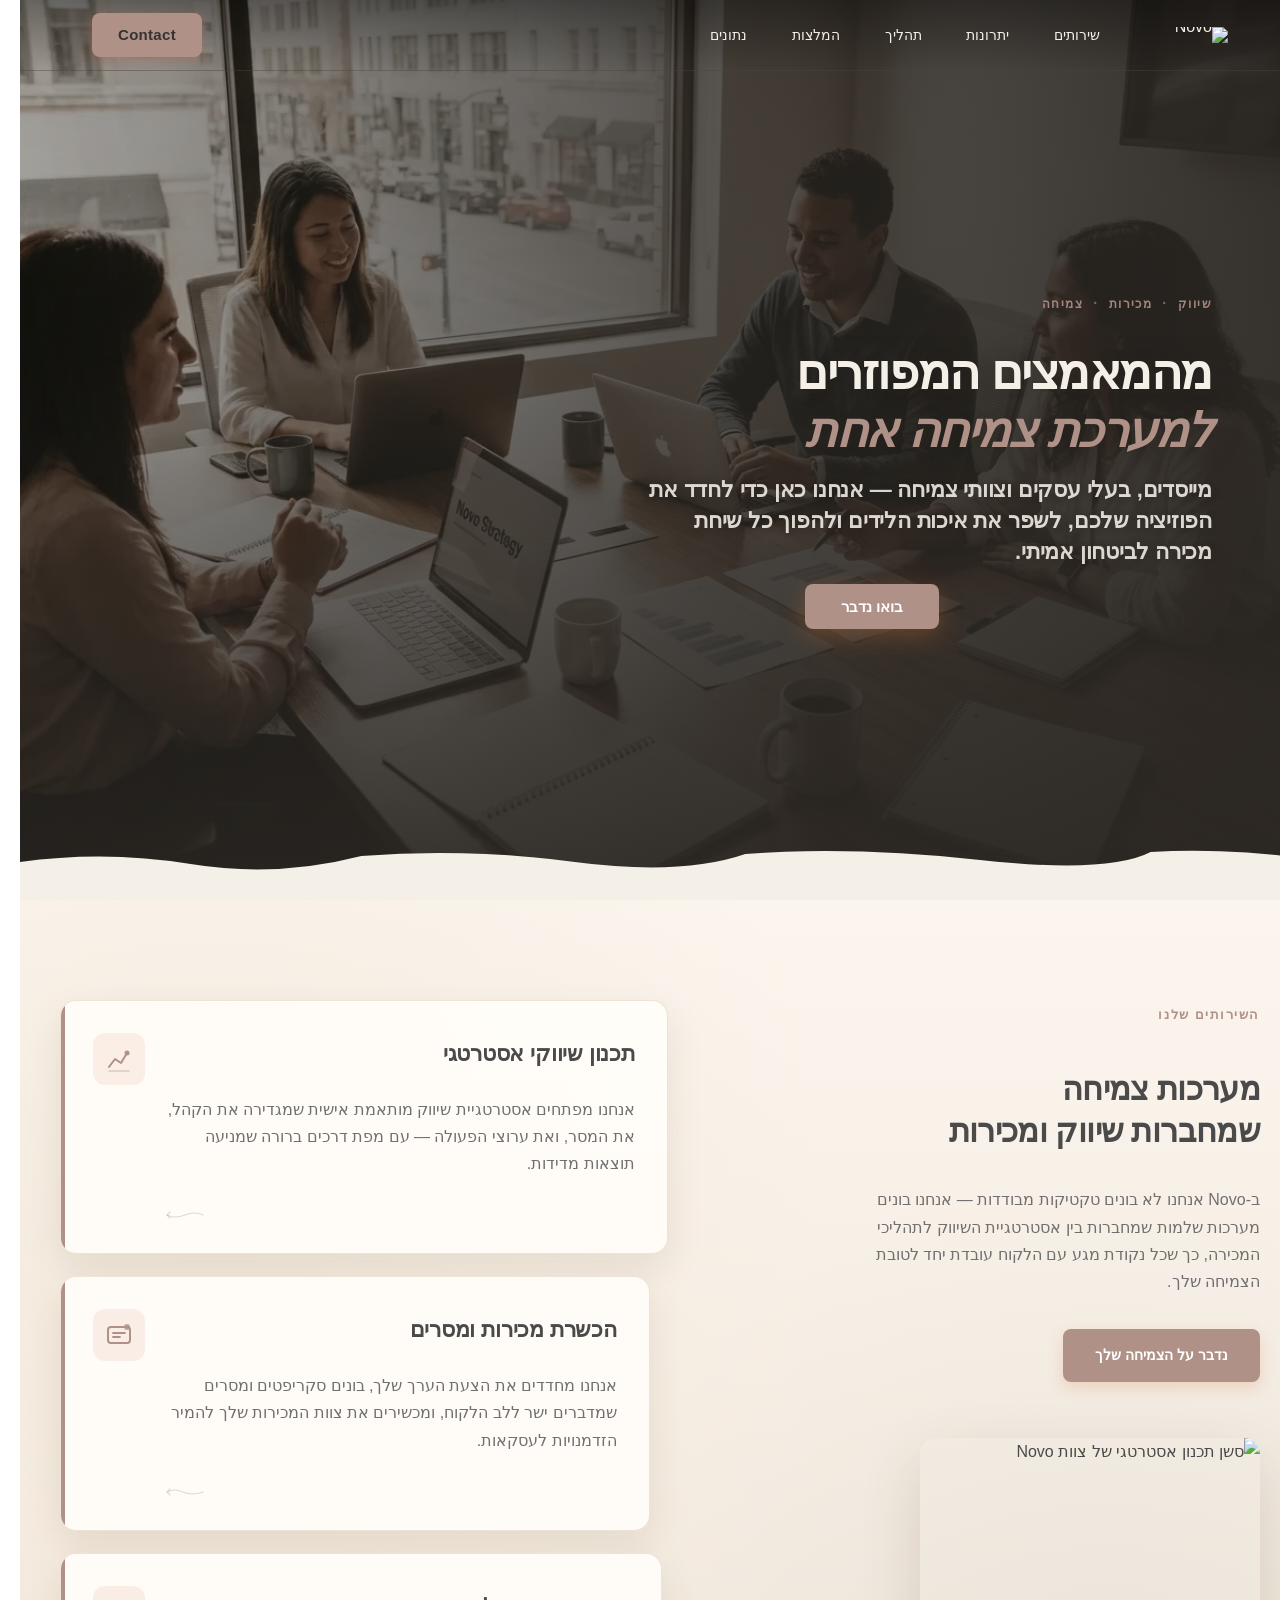
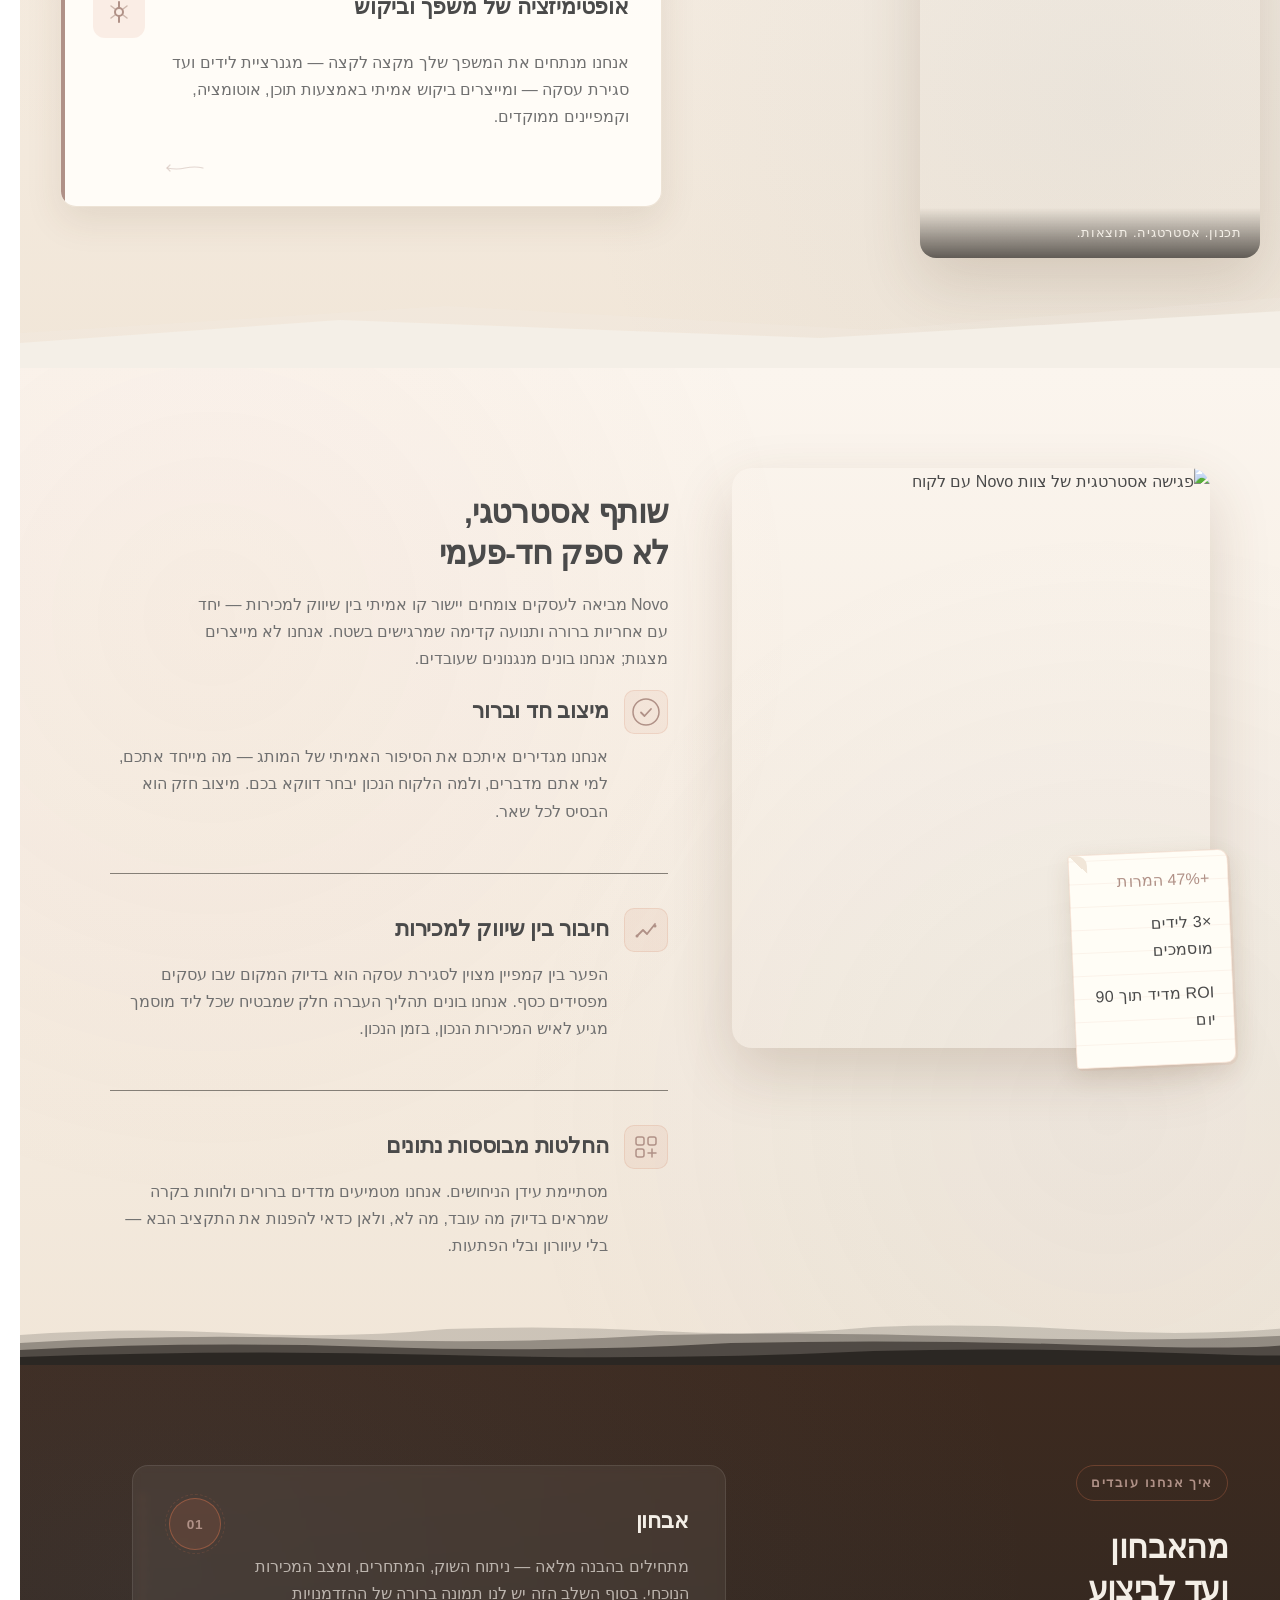
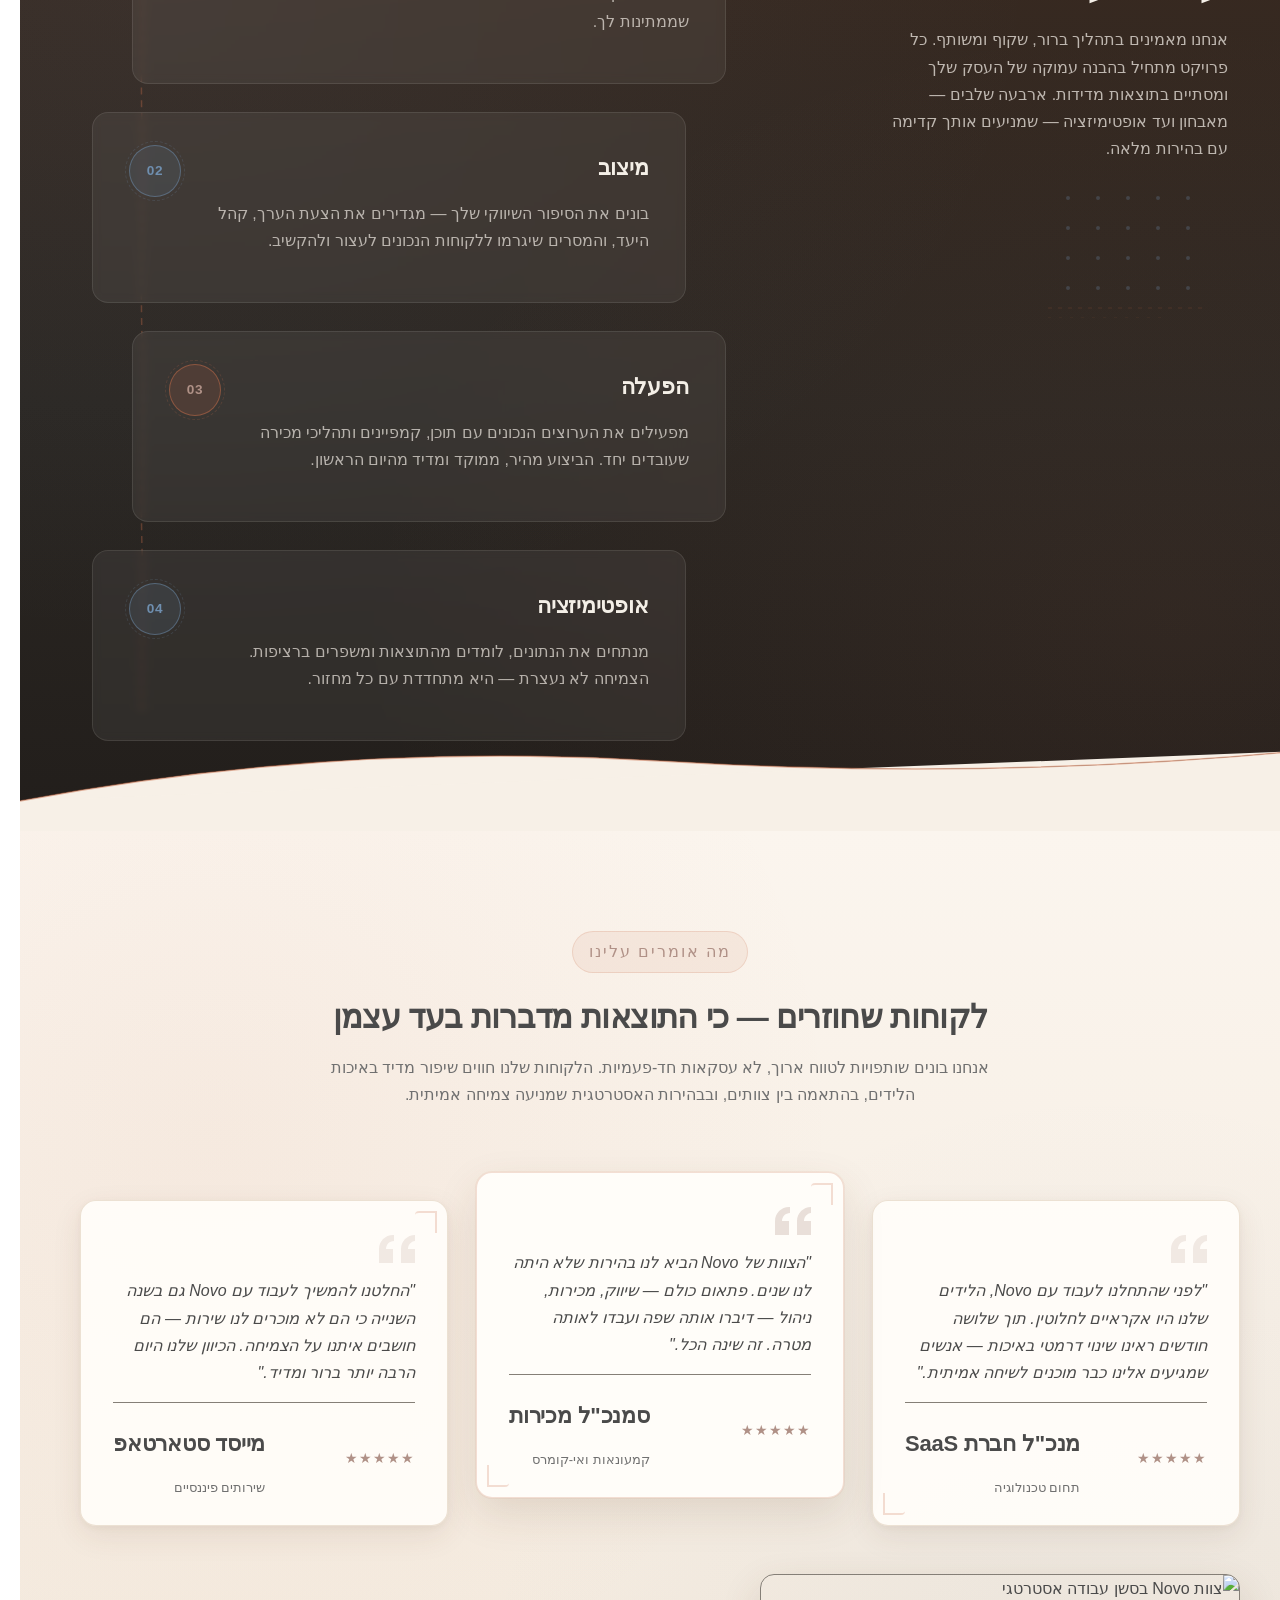
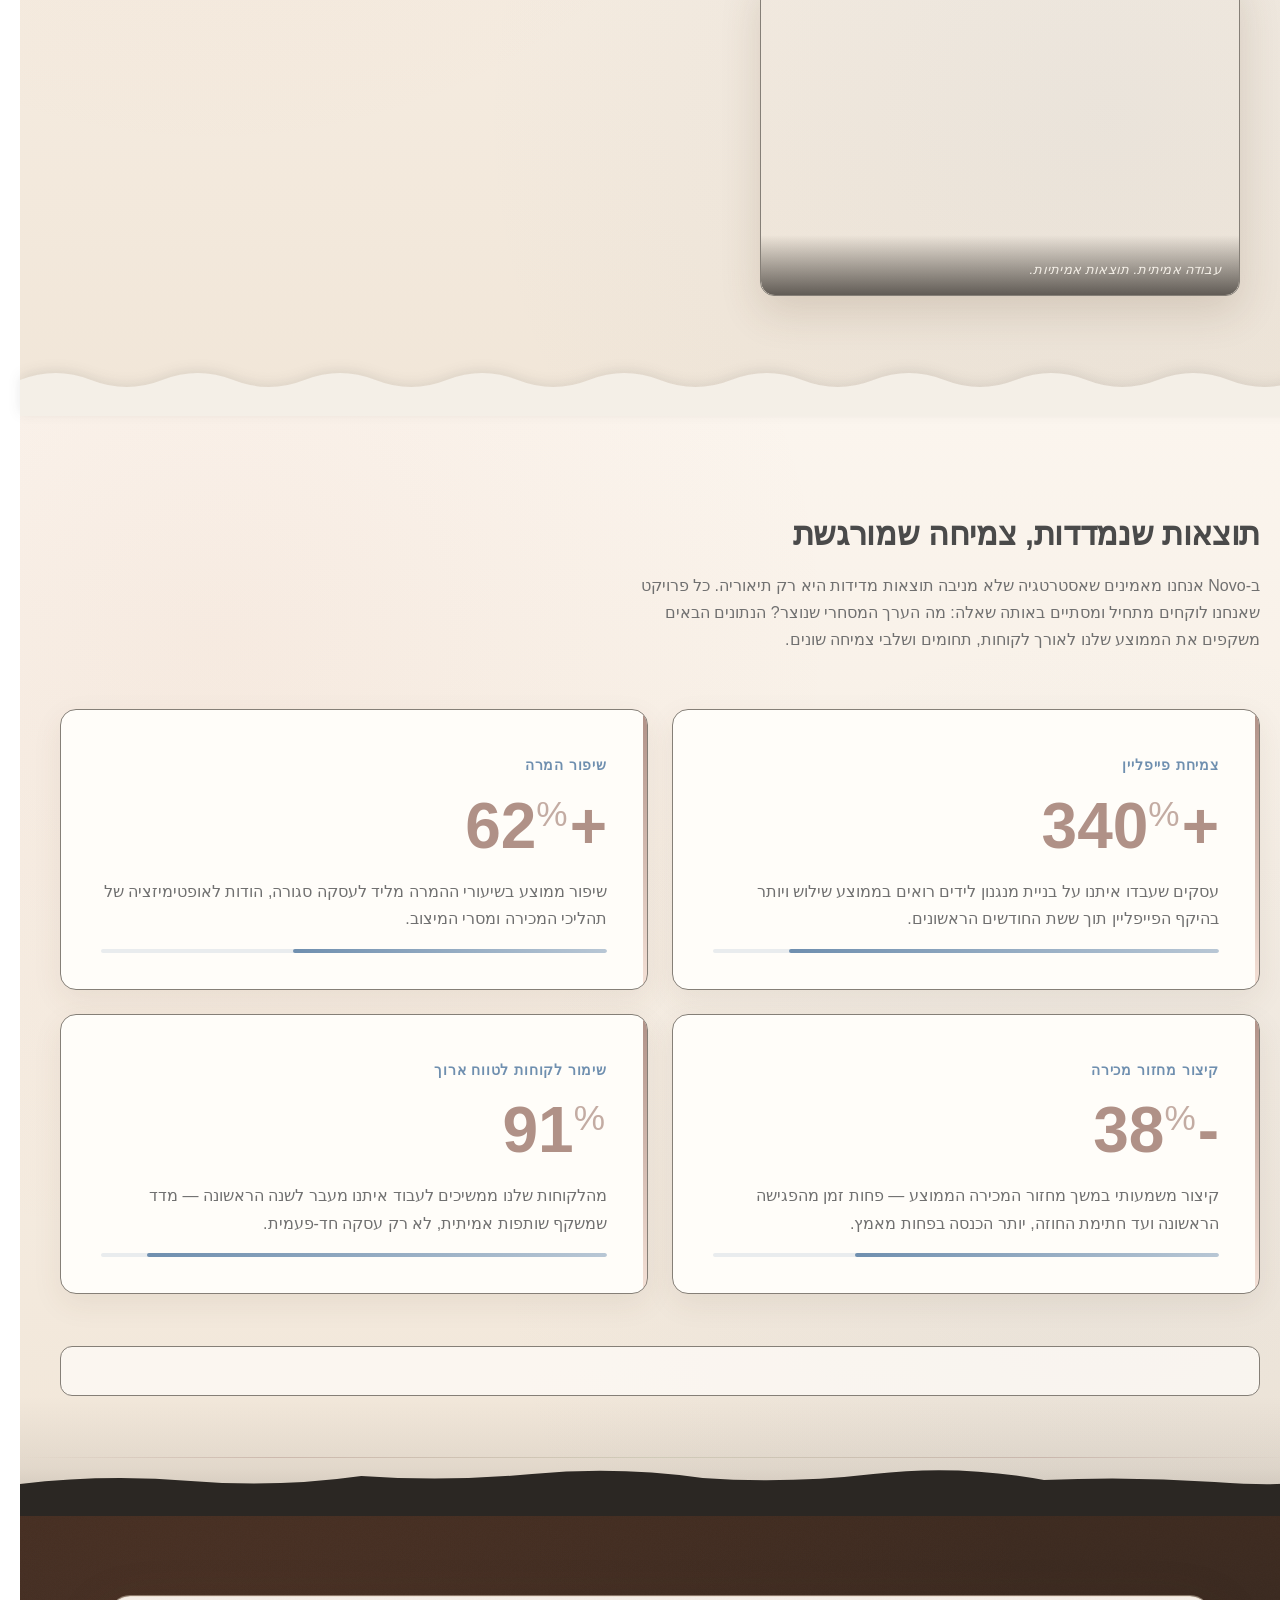
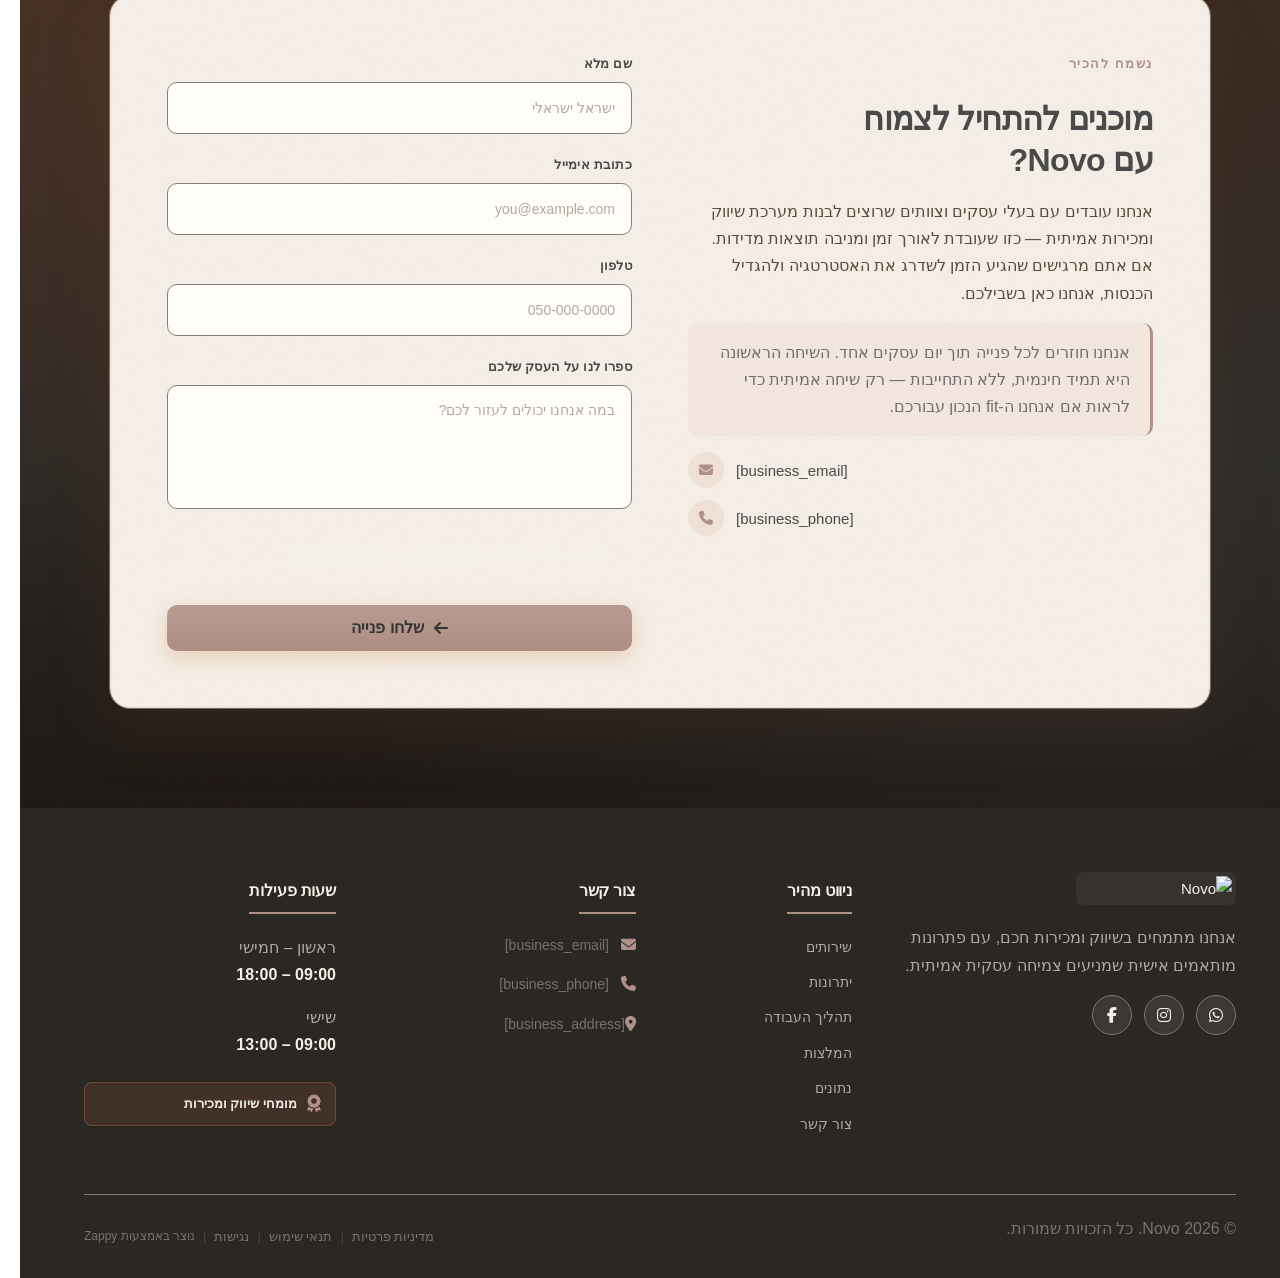
==== commit 0d054926: "Background sync: Progressive GitHub Sync" ====
--- a/public/index.html
+++ b/public/index.html
@@ -1 +1 @@
-<!doctype html><html dir="rtl" lang="he"><head><meta charset="UTF-8"><meta content="width=device-width,initial-scale=1" name="viewport"><meta content="index, follow" name="robots"><title>novo platform inc — Novo</title><meta content="A marketing and sales agency focused on helping businesses grow through strategic marketing and sales solutions. The agency appears to be looking for a high-con" name="description"><meta content="novo platform inc, novo banco nbnet, Novo, novo" name="keywords"><link href="/assets/favicon.ico" rel="icon" type="image/x-icon"><link href="/assets/favicon-16x16.png" rel="icon" type="image/png" sizes="16x16"><link href="/assets/favicon-32x32.png" rel="icon" type="image/png" sizes="32x32"><link href="/assets/favicon-48x48.png" rel="icon" type="image/png" sizes="48x48"><link href="/assets/favicon-192x192.png" rel="icon" type="image/png" sizes="192x192"><link href="/assets/favicon-512x512.png" rel="icon" type="image/png" sizes="512x512"><link href="/assets/apple-touch-icon.png" rel="apple-touch-icon"><script>!function(){"use strict";var t="89488ac2-c0d1-449c-a94c-e8752036ae5c",e="https://api.zappy5.com/api/analytics/track",a=18e5,n=2592e6,o=!0,i=!0,r=!0;var s=function(){var e="zappy_visitor_"+t,a=null;try{if(a=localStorage.getItem(e)){var o=JSON.parse(a),i=Date.now();if(i-o.created<n)return o.lastSeen=i,localStorage.setItem(e,JSON.stringify(o)),o.id}}catch(t){console.warn("Zappy Analytics: LocalStorage not available")}var r="zv_"+Date.now()+"_"+Math.random().toString(36).substr(2,9);try{localStorage.setItem(e,JSON.stringify({id:r,created:Date.now(),lastSeen:Date.now()}))}catch(t){}return r}(),c=function(){var e="zappy_session_"+t,n=null;try{if(n=sessionStorage.getItem(e)){var o=JSON.parse(n),i=Date.now();if(i-o.timestamp<a)return o.timestamp=i,sessionStorage.setItem(e,JSON.stringify(o)),o.id}}catch(t){console.warn("Zappy Analytics: SessionStorage not available")}var r="zs_"+Date.now()+"_"+Math.random().toString(36).substr(2,9);try{sessionStorage.setItem(e,JSON.stringify({id:r,timestamp:Date.now()}))}catch(t){}return r}();function l(a,n){n=n||{};var o={website_id:t,event_type:a,page_path:window.location.pathname,referrer:document.referrer||"direct",visitor_id:s,session_id:c,metadata:n};if(navigator.sendBeacon){var i=new Blob([JSON.stringify(o)],{type:"application/json"});navigator.sendBeacon(e,i)}else fetch(e,{method:"POST",headers:{"Content-Type":"application/json"},body:JSON.stringify(o),keepalive:!0}).catch(function(t){console.warn("Zappy Analytics: Failed to track event",t)})}o&&l("pageview",{title:document.title,url:window.location.href}),i&&document.addEventListener("click",function(t){var e=t.target;if("BUTTON"===e.tagName||e.closest("button")){var a="BUTTON"===e.tagName?e:e.closest("button");l("click",{element:"button",text:a.textContent.trim().substring(0,100),id:a.id||null,class:a.className||null})}else if("A"===e.tagName||e.closest("a")){var n="A"===e.tagName?e:e.closest("a");l("navigation",{element:"link",text:n.textContent.trim().substring(0,100),href:n.href,external:n.hostname!==window.location.hostname})}},!0),r&&document.addEventListener("submit",function(t){var e=t.target;l("form_submit",{form_id:e.id||null,form_name:e.name||null,form_action:e.action||null,form_method:e.method||"GET"})},!0);var d=Date.now();window.addEventListener("beforeunload",function(){l("page_unload",{time_on_page:Math.floor((Date.now()-d)/1e3),page_path:window.location.pathname})}),window.zappyAnalytics={track:l,getVisitorId:function(){return s},getSessionId:function(){return c}}}()</script><meta content="novo platform inc — Novo" property="og:title"><meta content="A marketing and sales agency focused on helping businesses grow through strategic marketing and sales solutions. The agency appears to be looking for a high-con" property="og:description"><meta content="website" property="og:type"><meta content="he_IL" property="og:locale"><meta content="summary_large_image" name="twitter:card"><meta content="novo platform inc — Novo" name="twitter:title"><meta content="A marketing and sales agency focused on helping businesses grow through strategic marketing and sales solutions. The agency appears to be looking for a high-con" name="twitter:description"><link href="https://cdnjs.cloudflare.com/ajax/libs/font-awesome/6.4.0/css/all.min.css" rel="stylesheet"><link href="/assets/favicon.ico" rel="icon" type="image/x-icon"><link href="/assets/favicon-16x16.png" rel="icon" type="image/png" sizes="16x16"><link href="/assets/favicon-32x32.png" rel="icon" type="image/png" sizes="32x32"><link href="/assets/favicon-48x48.png" rel="icon" type="image/png" sizes="48x48"><link href="/assets/favicon-192x192.png" rel="icon" type="image/png" sizes="192x192"><link href="/assets/favicon-512x512.png" rel="icon" type="image/png" sizes="512x512"><link href="/assets/apple-touch-icon.png" rel="apple-touch-icon"><link href="https://cdn.jsdelivr.net/npm/vanilla-cookieconsent@3/dist/cookieconsent.css" rel="stylesheet"><script src="https://cdn.jsdelivr.net/npm/vanilla-cookieconsent@3/dist/cookieconsent.umd.js"></script><script src="https://cdn.jsdelivr.net/gh/mickidum/acc_toolbar/acctoolbar/acctoolbar.min.js"></script><style data-zappy-section-v2-css="true">.index-hero-section{position:relative;width:100%;min-height:100vh;overflow:visible;background:#2b2723;color:var(--text-light);padding-bottom:80px;display:flex;align-items:center;direction:rtl}.index-hero-section .index-hero-bg-wrapper{position:absolute;inset:0;width:100%;height:100%;z-index:0;overflow:hidden}.index-hero-section .index-hero-bg{position:absolute;inset:0;width:100%;height:100%;background-size:cover;background-position:center;filter:saturate(.75) brightness(.88)}.index-hero-section .index-hero-scrim{position:absolute;inset:0;width:100%;height:100%;background-image:linear-gradient(to left,rgba(43,39,35,.92) 0,rgba(43,39,35,.72) 50%,rgba(43,39,35,.3) 100%),linear-gradient(to top,rgba(43,39,35,.85) 0,transparent 60%);z-index:1;pointer-events:none}.index-hero-section .index-hero-content-wrapper{position:relative;z-index:10;width:100%;max-width:1200px;margin:0 auto;padding:160px 48px 60px}.index-hero-section .index-hero-inner{max-width:680px;margin-inline-start:0;text-align:right}.index-hero-section .index-hero-eyebrow{display:flex;flex-direction:row;align-items:center;justify-content:flex-start;gap:10px;margin-bottom:28px;font-family:Manrope,sans-serif;font-size:.75rem;font-weight:600;letter-spacing:.12em;text-transform:uppercase;color:var(--primary);opacity:.9}.index-hero-section .index-hero-dot{color:var(--text-light);opacity:.4;font-size:.9rem}.index-hero-section .index-hero-h1{font-family:Fraunces,Cormorant,Georgia,'Times New Roman',serif;font-size:3.75rem;font-weight:400;letter-spacing:-.03em;line-height:1.1;color:var(--text-light);margin:0 0 24px 0;text-shadow:0 2px 24px rgba(43,39,35,.5)}.index-hero-section .index-hero-h1-accent{color:var(--primary);font-style:italic}.index-hero-section .index-hero-h3{font-family:Manrope,sans-serif;font-size:1.125rem;font-weight:400;line-height:1.7;color:var(--text-light);opacity:.88;margin:0 0 40px 0;max-width:580px;text-shadow:0 1px 8px rgba(43,39,35,.4)}.index-hero-section .index-hero-ctas{display:flex;flex-direction:row;align-items:center;gap:16px;flex-wrap:wrap}.index-hero-section .index-hero-btn-primary{display:inline-block;background:linear-gradient(180deg,#e38642 0,#d97835 100%);color:#fffdf9;padding:15px 36px;border-radius:8px;border:none;font-family:Manrope,sans-serif;font-weight:600;font-size:.9375rem;line-height:1;text-decoration:none;box-shadow:0 6px 24px rgba(217,120,53,.32);transition:all .3s ease;cursor:pointer;white-space:nowrap}.index-hero-section .index-hero-btn-primary:hover{transform:translateY(-3px);box-shadow:0 12px 32px rgba(217,120,53,.42);color:#fffdf9}.index-hero-section .index-hero-btn-secondary{display:inline-block;background:rgba(244,239,231,.1);color:var(--text-light);padding:14px 34px;border-radius:8px;border:1px solid rgba(244,239,231,.3);font-family:Manrope,sans-serif;font-weight:500;font-size:.9375rem;line-height:1;text-decoration:none;backdrop-filter:blur(4px);transition:all .3s ease;cursor:pointer;white-space:nowrap}.index-hero-section .index-hero-btn-secondary:hover{background:rgba(244,239,231,.18);border-color:rgba(244,239,231,.55);transform:translateY(-3px);color:var(--text-light)}.index-hero-section .index-hero-divider-wrapper{position:absolute;bottom:0;left:0;width:100%;height:80px;pointer-events:none;z-index:5}.index-hero-section .index-hero-divider-wrapper svg{display:block;width:100%;height:100%}@media (max-width:768px){.index-hero-section{min-height:100vh;padding-bottom:60px}.index-hero-section .index-hero-content-wrapper{padding:110px 20px 40px}.index-hero-section .index-hero-inner{max-width:100%}.index-hero-section .index-hero-h1{font-size:2.4rem;line-height:1.15;margin-bottom:18px}.index-hero-section .index-hero-h3{font-size:1rem;margin-bottom:32px}.index-hero-section .index-hero-ctas{flex-direction:column;align-items:flex-start;gap:12px}.index-hero-section .index-hero-btn-primary,.index-hero-section .index-hero-btn-secondary{width:100%;text-align:center;padding:14px 24px}.index-hero-section .index-hero-eyebrow{margin-bottom:20px}.index-hero-section .index-hero-scrim{background-image:linear-gradient(to left,rgba(43,39,35,.95) 0,rgba(43,39,35,.85) 60%,rgba(43,39,35,.5) 100%),linear-gradient(to top,rgba(43,39,35,.9) 0,transparent 55%)}}</style><link href="/styles.css" rel="stylesheet"><style id="zappy-dropdown-submenu-styles">#navMenu li:has(.sub-menu),.nav-menu li:has(.sub-menu),.navbar li:has(.sub-menu),nav li:has(.sub-menu){position:relative}#navMenu .sub-menu,.nav-menu .sub-menu,.navbar .sub-menu,nav .sub-menu{display:block!important;position:absolute!important;top:100%;left:0;min-width:220px;background:#fff;border-radius:8px;box-shadow:0 8px 25px rgba(0,0,0,.15);padding:8px 0;opacity:0;visibility:hidden;transform:translateY(10px);transition:all .3s ease;z-index:1000;list-style:none;pointer-events:none}#navMenu li:hover>.sub-menu,.nav-menu li:hover>.sub-menu,.navbar li:hover>.sub-menu,nav li:hover>.sub-menu{opacity:1!important;visibility:visible!important;transform:translateY(0)!important;pointer-events:auto!important}.sub-menu li{list-style:none;margin:0;padding:0}.sub-menu a{display:block!important;padding:10px 16px!important;color:var(--text-dark,#333)!important;font-weight:500;text-decoration:none;white-space:nowrap;transition:background-color .2s}.sub-menu a:hover{background-color:#f5f5f5}[dir=rtl] .nav-menu .sub-menu,[dir=rtl] .navbar .sub-menu,[dir=rtl] nav .sub-menu,html[lang=ar] .nav-menu .sub-menu,html[lang=ar] .navbar .sub-menu,html[lang=ar] nav .sub-menu,html[lang=he] .nav-menu .sub-menu,html[lang=he] .navbar .sub-menu,html[lang=he] nav .sub-menu{left:auto!important;right:0!important}.sub-menu:empty,.sub-menu:not(:has(li)),.sub-menu:not(:has(li:not(.zappy-hidden-menu-item))){display:none!important;opacity:0!important;visibility:hidden!important;pointer-events:none!important}li:has(.menu-group-title):hover>.sub-menu{opacity:1!important;visibility:visible!important;transform:translateY(0)!important;pointer-events:auto!important}#navMenu>li>.menu-group-title,.nav-menu>li>.menu-group-title{display:inline-block;padding:.5rem 1rem;cursor:default;user-select:none}@media (max-width:768px){#navMenu .sub-menu,.nav-menu .sub-menu,.navbar .sub-menu,nav .sub-menu{position:static!important;transform:none!important;box-shadow:none!important;background:0 0!important;max-height:0;overflow:hidden;opacity:0;visibility:hidden;transition:max-height .3s ease,opacity .3s ease;padding:0!important;border-radius:0!important}.sub-menu.mobile-expanded{max-height:500px!important;opacity:1!important;visibility:visible!important;padding:8px 0 8px 16px!important}[dir=rtl] .sub-menu.mobile-expanded,html[lang=he] .sub-menu.mobile-expanded{padding:8px 16px 8px 0!important}#navMenu li:hover>.sub-menu,.nav-menu li:hover>.sub-menu,.navbar li:hover>.sub-menu,nav li:hover>.sub-menu{opacity:0;visibility:hidden;pointer-events:none}#navMenu li>.sub-menu.mobile-expanded,.nav-menu li>.sub-menu.mobile-expanded,.navbar li>.sub-menu.mobile-expanded,nav li>.sub-menu.mobile-expanded{opacity:1!important;visibility:visible!important;pointer-events:auto!important}#navMenu li:has(.sub-menu),.nav-menu li:has(.sub-menu),.navbar li:has(.sub-menu),nav li:has(.sub-menu){display:flex!important;flex-wrap:wrap!important;align-items:center!important;position:relative!important;min-height:44px!important}#navMenu li:has(.sub-menu)>a,.nav-menu li:has(.sub-menu)>a,.navbar li:has(.sub-menu)>a,nav li:has(.sub-menu)>a{flex:1!important;min-width:0!important}#navMenu li:has(.sub-menu)>.menu-group-title,.nav-menu li:has(.sub-menu)>.menu-group-title,.navbar li:has(.sub-menu)>.menu-group-title,nav li:has(.sub-menu)>.menu-group-title{flex:1!important;min-width:0!important;padding:0!important;line-height:inherit!important}#navMenu li:has(.sub-menu)>.sub-menu,.nav-menu li:has(.sub-menu)>.sub-menu,.navbar li:has(.sub-menu)>.sub-menu,nav li:has(.sub-menu)>.sub-menu{flex-basis:100%!important;width:100%!important}#navMenu li:has(.sub-menu)>a [class*=arrow],#navMenu li:has(.sub-menu)>a [class*=chevron],.nav-menu li:has(.sub-menu)>a .fa-angle-down,.nav-menu li:has(.sub-menu)>a .fa-chevron-down,.nav-menu li:has(.sub-menu)>a [class*=arrow],.nav-menu li:has(.sub-menu)>a [class*=chevron],nav li:has(.sub-menu)>a [class*=arrow],nav li:has(.sub-menu)>a [class*=chevron]{display:none!important;visibility:hidden!important}.mobile-submenu-toggle{display:flex!important;align-items:center!important;justify-content:center!important;width:44px!important;height:auto!important;background:0 0!important;border:none!important;cursor:pointer!important;color:var(--text-dark)!important;position:static!important;flex-shrink:0!important;align-self:stretch!important;z-index:2!important;padding:0!important;margin:0!important}.mobile-submenu-toggle::after{content:''!important;width:0!important;height:0!important;border-left:6px solid transparent!important;border-right:6px solid transparent!important;border-top:7px solid currentColor!important;transition:transform .3s ease!important}.mobile-submenu-toggle.expanded::after{transform:rotate(180deg)!important}.sub-menu a{padding:10px 0!important;display:block!important;color:var(--text-dark)!important}.navbar .sub-menu li a,.zappy-products-dropdown .sub-menu a,nav.navbar .sub-menu li a{color:var(--text-dark)!important}}@media (min-width:769px){.mobile-submenu-toggle{display:none!important}}</style><style id="mobile-lang-menu-deployed-css">@media (max-width:768px){.lang-switcher,.nav-container .lang-switcher,.nav-cta-container .lang-switcher,.nav-ecommerce-icons .lang-switcher,.nav-icons-left .lang-switcher,.navbar .lang-switcher,.navbar .nav-cta-container .lang-switcher{display:none!important}.mobile-lang-menu{width:100%;border-top:1px solid rgba(128,128,128,.2);padding:8px 0 0 0;margin-top:8px}.mobile-lang-toggle{display:flex!important;align-items:center;justify-content:space-between;width:100%;padding:12px 16px;background:0 0;border:none;cursor:pointer;font-size:15px;color:inherit;font-family:inherit}.mobile-lang-toggle::after{content:'';display:inline-block;width:8px;height:8px;border-right:2px solid currentColor;border-bottom:2px solid currentColor;transform:rotate(45deg);transition:transform .3s ease;margin-left:8px}.mobile-lang-toggle.expanded::after{transform:rotate(-135deg)}.mobile-lang-options{max-height:0;overflow:hidden;transition:max-height .3s ease}.mobile-lang-options.expanded{max-height:300px}.mobile-lang-option{display:flex!important;align-items:center;gap:10px;padding:10px 24px;text-decoration:none;color:inherit;font-size:14px;font-family:inherit}.mobile-lang-option:hover{background:rgba(128,128,128,.1)}.mobile-lang-option.active{font-weight:600;opacity:.7;pointer-events:none}.mobile-lang-option img{width:20px;height:20px;border-radius:50%}}@media (min-width:769px){.mobile-lang-menu{display:none!important}}</style><style id="zappy-widget-visibility">#mic-access-tool-box,#mic-access-tool-general-button,#mic-init-access-tool #mic-access-tool-box,#mic-init-access-tool #mic-access-tool-general-button,#mic-init-access-tool .mic-access-tool-general-button,._access-icon,._access-menu,.mic-access-tool-box,.mic-access-tool-general-button,div[id*=mic-access-tool-box]{display:none!important;visibility:hidden!important;opacity:0!important;pointer-events:none!important}</style></head><body><nav class="navbar" dir="rtl"><button class="mobile-toggle" aria-label="Menu" id="mobileToggle"><svg viewBox="0 0 24 24" fill="none" height="24" width="24" class="hamburger-icon"><path d="M3 12h18M3 6h18M3 18h18" stroke="currentColor" stroke-width="2" stroke-linecap="round"></path></svg><svg viewBox="0 0 24 24" fill="none" height="24" width="24" class="close-icon" style="display:none"><path d="M18 6L6 18M6 6l12 12" stroke="currentColor" stroke-width="2" stroke-linecap="round"></path></svg></button><button class="phone-header-btn" aria-label="Call" data-phone=""><svg viewBox="0 0 24 24" fill="currentColor" height="20" width="20"><path d="M22 16.92v3a2 2 0 0 1-2.18 2 19.79 19.79 0 0 1-8.63-3.07 19.5 19.5 0 0 1-6-6 19.79 19.79 0 0 1-3.07-8.67A2 2 0 0 1 4.11 2h3a2 2 0 0 1 2 1.72 12.84 12.84 0 0 0 .7 2.81 2 2 0 0 1-.45 2.11L8.09 9.91a16 16 0 0 0 6 6l1.27-1.27a2 2 0 0 1 2.11-.45 12.84 12.84 0 0 0 2.81.7A2 2 0 0 1 22 16.92z"></path></svg></button><div class="nav-container"><div class="nav-right-group"><div class="nav-brand"><a href="/" class="logo-link"><img alt="Novo" src="/assets/novo-logo.webp" class="logo"></a></div><ul class="nav-menu" id="navMenu"><li><a href="#services">שירותים</a></li><li><a href="#benefits">יתרונות</a></li><li><a href="#process">תהליך</a></li><li><a href="#testimonials">המלצות</a></li><li><a href="#stats">נתונים</a></li></ul></div><div class="nav-cta-container"><a href="#contact" class="nav-cta-btn">Contact</a></div></div></nav><script>window.addEventListener("load",function(){const e=document.querySelector(".navbar, nav, header");if(!e)return void console.log("[Navbar] Navbar element not found");let t=document.getElementById("mobileToggle")||document.querySelector(".mobile-toggle")||document.querySelector(".hamburger")||document.querySelector(".hamburger-menu")||document.querySelector(".menu-toggle")||document.querySelector(".burger-menu")||document.querySelector('[aria-label="Menu"]')||document.querySelector('[aria-label="תפריט"]');const o=document.querySelector(".phone-header-btn"),n=window.getComputedStyle(e);let r=n.backgroundColor;if(console.log("[Navbar] Initial navbar background:",r),"transparent"===r||"rgba(0, 0, 0, 0)"===r||r.startsWith("rgba")&&r.includes(", 0)")){const e=n.backgroundImage;if(e&&"none"!==e)console.log("[Navbar] Navbar has background image/gradient, using dark text"),r="rgb(240, 240, 240)";else{const e=window.getComputedStyle(document.body).backgroundColor;console.log("[Navbar] Navbar transparent, using body background:",e),r=e}}const i=r.match(/\d+/g);if(i&&i.length>=3){const e=(.299*parseInt(i[0])+.587*parseInt(i[1])+.114*parseInt(i[2]))/255;console.log("[Navbar] Mobile button colors preserved from Claude CSS (luminance:",e.toFixed(2)+")");const n=document.createElement("style");n.id="zappy-mobile-nav-fix";document.documentElement.lang;document.documentElement.dir,n.textContent='\n        /* Hide mobile buttons on desktop, show only on mobile */\n        @media (min-width: 769px) {\n          .mobile-toggle,\n          .phone-header-btn {\n            display: none !important;\n          }\n        }\n        \n        /* Show and position mobile buttons correctly on mobile */\n        @media (max-width: 768px) {\n          .mobile-toggle,\n          .phone-header-btn {\n            position: absolute !important;\n            top: 50% !important;\n            transform: translateY(-50%) !important;\n            z-index: 1001 !important;\n            display: flex !important;\n            align-items: center !important;\n            justify-content: center !important;\n            width: 36px !important;\n            height: 36px !important;\n            border-radius: 50% !important;\n            border: none !important;\n            cursor: pointer !important;\n            padding: 6px !important;\n            background: none !important;\n            color: var(--nav-text, var(--text-dark)) !important;\n          }\n          \n          /* LTR positioning (default): hamburger LEFT, phone RIGHT */\n          html:not([dir="rtl"]):not([lang="he"]):not([lang="ar"]) .mobile-toggle,\n          html[dir="ltr"] .mobile-toggle {\n            left: 12px !important;\n            right: auto !important;\n          }\n          html:not([dir="rtl"]):not([lang="he"]):not([lang="ar"]) .phone-header-btn,\n          html[dir="ltr"] .phone-header-btn {\n            right: 12px !important;\n            left: auto !important;\n          }\n          \n          /* RTL positioning: hamburger RIGHT, phone LEFT */\n          html[dir="rtl"] .mobile-toggle,\n          html[lang="he"] .mobile-toggle,\n          html[lang="ar"] .mobile-toggle {\n            right: 12px !important;\n            left: auto !important;\n          }\n          html[dir="rtl"] .phone-header-btn,\n          html[lang="he"] .phone-header-btn,\n          html[lang="ar"] .phone-header-btn {\n            left: 12px !important;\n            right: auto !important;\n          }\n          \n          /* CRITICAL: Ensure nav-container has min-height on mobile */\n          /* All children are positioned absolutely/fixed on mobile, so height:auto collapses to 0 */\n          .nav-container {\n            min-height: 70px !important;\n            position: relative !important;\n          }\n          \n          /* Ensure SVG icons are properly sized and inherit color */\n          .mobile-toggle svg,\n          .phone-header-btn svg {\n            width: 24px !important;\n            height: 24px !important;\n            /* Don\'t force display - let JavaScript control hamburger/close toggle */\n          }\n          \n          /* Reset nav-cta-container on mobile - remove desktop box-shadow/padding */\n          /* that creates a visible ghost box when CTA button is hidden */\n          .nav-cta-container {\n            box-shadow: none !important;\n            padding: 0 !important;\n          }\n          \n          /* Hide nav-cta-container entirely on mobile when there\'s no lang-switcher */\n          /* (only the CTA button is inside, and it\'s hidden on mobile) */\n          .nav-cta-container:not(:has(.lang-switcher)) {\n            display: none !important;\n          }\n          \n          /* CRITICAL: Prevent hero image fade gradient from bleeding over headline text */\n          /* The .image-fade-gradient has bottom: -30px (extends below parent) */\n          /* On mobile stacked layout, this overlaps the h1 text below the image */\n          .hero-image-column {\n            overflow: hidden !important;\n          }\n          .image-fade-gradient {\n            bottom: 0 !important;\n          }\n          \n          /* Hide desktop language switcher on mobile - hamburger menu handles it */\n          /* High specificity to override stored CSS */\n          .lang-switcher,\n          .nav-cta-container .lang-switcher,\n          .nav-container .lang-switcher,\n          .navbar .lang-switcher,\n          .navbar .nav-cta-container .lang-switcher {\n            display: none !important;\n          }\n        }\n      ';const r=document.getElementById("zappy-mobile-nav-fix");r&&r.remove(),document.head.appendChild(n),console.log("[Navbar] Critical CSS injected for mobile nav positioning");const l=window.innerWidth<=768;if(t){const e=t.querySelector(".hamburger-icon"),o=t.querySelector(".close-icon");e&&(e.style.setProperty("width","24px","important"),e.style.setProperty("height","24px","important"),e.style.setProperty("display","block","important")),o&&(o.style.setProperty("width","24px","important"),o.style.setProperty("height","24px","important"),o.style.setProperty("display","none","important")),l?(t.style.setProperty("position","absolute","important"),t.style.setProperty("top","50%","important"),t.style.setProperty("transform","translateY(-50%)","important"),t.style.setProperty("z-index","1001","important"),t.style.removeProperty("left"),t.style.removeProperty("right"),console.log("[Navbar] Mobile toggle positioning applied (mobile viewport)")):(t.style.removeProperty("position"),t.style.removeProperty("top"),t.style.removeProperty("transform"),t.style.removeProperty("z-index"),t.style.removeProperty("left"),t.style.removeProperty("right"),console.log("[Navbar] Desktop viewport - cleared mobile toggle inline positioning"))}if(o){const e=o.querySelector("svg");e&&(e.style.width="24px",e.style.height="24px",e.setAttribute("width","24"),e.setAttribute("height","24")),l?(o.style.setProperty("position","absolute","important"),o.style.setProperty("top","50%","important"),o.style.setProperty("transform","translateY(-50%)","important"),o.style.setProperty("z-index","1001","important"),o.style.removeProperty("left"),o.style.removeProperty("right"),console.log("[Navbar] Phone button positioning applied (mobile viewport)")):(o.style.removeProperty("position"),o.style.removeProperty("top"),o.style.removeProperty("transform"),o.style.removeProperty("z-index"),o.style.removeProperty("left"),o.style.removeProperty("right"),console.log("[Navbar] Desktop viewport - cleared phone button inline positioning"))}}else console.log("[Navbar] Could not parse background color:",r);t=document.getElementById("mobileToggle")||document.querySelector(".mobile-toggle")||document.querySelector(".hamburger")||document.querySelector(".hamburger-menu")||document.querySelector(".menu-toggle")||document.querySelector(".burger-menu")||document.querySelector('[aria-label="Menu"]')||document.querySelector('[aria-label="תפריט"]');const l=document.getElementById("navMenu")||document.querySelector(".nav-menu")||document.querySelector(".nav-links")||document.querySelector("nav ul:not(.submenu)");if(!t||!l)return void console.log("[Navbar] Mobile toggle or menu not found:",{toggle:!!t,menu:!!l});l.id||(l.id="navMenu"),console.log("[Navbar] Initializing mobile menu...");const a=t.cloneNode(!0);t.parentNode.replaceChild(a,t),a.addEventListener("click",function(e){e.preventDefault(),e.stopPropagation();const t=this.querySelector(".hamburger-icon"),o=this.querySelector(".close-icon");l.classList.contains("active")?(l.classList.remove("active"),t&&t.style.setProperty("display","block","important"),o&&o.style.setProperty("display","none","important"),document.body.style.overflow="",console.log("[Navbar] Menu closed")):(l.classList.add("active"),t&&t.style.setProperty("display","none","important"),o&&o.style.setProperty("display","block","important"),document.body.style.overflow="hidden",console.log("[Navbar] Menu opened"))}),l.querySelectorAll("a").forEach(function(e){e.addEventListener("click",function(){if("#"===this.getAttribute("href"))return;const e=a.querySelector(".hamburger-icon"),t=a.querySelector(".close-icon");l.classList.remove("active"),e&&e.style.setProperty("display","block","important"),t&&t.style.setProperty("display","none","important"),document.body.style.overflow="",console.log("[Navbar] Menu closed (link clicked)")})});var s=l.querySelectorAll(".dropdown-toggle");s.forEach(function(e){e.addEventListener("click",function(e){e.preventDefault(),e.stopPropagation();var t=this.closest(".nav-dropdown");t&&(t.parentNode.querySelectorAll(".nav-dropdown.open").forEach(function(e){e!==t&&e.classList.remove("open")}),t.classList.toggle("open"),console.log("[Navbar] Dropdown toggled:",t.classList.contains("open")?"open":"closed"))})}),document.addEventListener("click",function(e){e.target.closest(".nav-dropdown")||document.querySelectorAll(".nav-dropdown.open").forEach(function(e){e.classList.remove("open")})}),console.log("[Navbar] Dropdown handlers initialized for "+s.length+" dropdowns"),o&&o.addEventListener("click",function(){const e=document.querySelectorAll('a[href^="tel:"]'),t=e.length>0?e[0].getAttribute("href").replace("tel:",""):"[business_phone]";window.location.href="tel:"+t,console.log("[Navbar] Phone button clicked")}),console.log("[Navbar] Mobile menu initialized successfully");const p=function(){const e=document.querySelector(".whatsapp-float");e&&(window.innerWidth>=769?(e.style.setProperty("display","none","important"),e.style.setProperty("visibility","hidden","important"),e.style.setProperty("opacity","0","important"),e.style.setProperty("pointer-events","none","important"),console.log("[WhatsApp] Button hidden on desktop")):(e.style.removeProperty("display"),e.style.removeProperty("visibility"),e.style.removeProperty("opacity"),e.style.removeProperty("pointer-events"),console.log("[WhatsApp] Button visible on mobile")))};let c;p(),window.addEventListener("resize",function(){clearTimeout(c),c=setTimeout(p,100)})})</script><main><section class="index-hero-section" data-layout-spec="בית-hero" dir="rtl" id="zappy-section-0" data-hero-type="fullscreen-card" data-zappy-section="true" style="opacity:1"><div class="index-hero-bg-wrapper"><div class="index-hero-bg" style="background-image:url('assets/site-index-hero-image-1.webp');background-size:cover;background-position:center;width:100%;height:100%"></div><div class="index-hero-scrim"></div></div><div class="index-hero-content-wrapper"><div class="index-hero-inner"><div class="index-hero-eyebrow"><span>שיווק</span><span class="index-hero-dot">·</span><span>מכירות</span><span class="index-hero-dot">·</span><span>צמיחה</span></div><h1 class="index-hero-h1">מהמאמצים המפוזרים<br><span class="index-hero-h1-accent">למערכת צמיחה אחת</span></h1><h3 class="index-hero-h3">מייסדים, בעלי עסקים וצוותי צמיחה — אנחנו כאן כדי לחדד את הפוזיציה שלכם, לשפר את איכות הלידים ולהפוך כל שיחת מכירה לביטחון אמיתי.</h3><div class="index-hero-ctas" style="text-align:center !important;display:flex !important;justify-content:center !important;align-items:flex-start !important;width:100% !important"><a href="#contact" class="btn-primary btn index-hero-btn-primary" data-element-id="btn-1774513350646-tv0dncgs0" data-element-type="button" data-native-element="true" data-text-color="light" style="border-color:rgb(176, 145, 135) !important;color:var(--light-text, #ffffff) !important;background-color:rgb(176, 145, 135) !important;background-image:none !important">בואו נדבר</a></div></div></div><div class="index-hero-divider-wrapper"><svg viewBox="0 0 1200 80" aria-hidden="true" xmlns="http://www.w3.org/2000/svg" preserveAspectRatio="none"><path d="M0,80 L0,42 Q80,30 160,44 T320,36 Q420,28 520,42 T680,34 Q780,26 900,40 T1060,32 Q1130,28 1200,38 L1200,80 Z" fill="#F4EFE7"></path></svg></div></section><section class="index-services-section" data-layout-spec="בית-services" dir="rtl" id="services"><div class="index-services-container"><div class="index-services-start-col"><div class="index-services-text-block" style="text-align:center !important;display:flex !important;justify-content:center !important;align-items:flex-start !important;width:100% !important"><p><span class="index-services-label">השירותים שלנו</span></p><h2 class="index-services-h2">מערכות צמיחה<br>שמחברות שיווק ומכירות</h2><p class="index-services-intro">ב-Novo אנחנו לא בונים טקטיקות מבודדות — אנחנו בונים מערכות שלמות שמחברות בין אסטרטגיית השיווק לתהליכי המכירה, כך שכל נקודת מגע עם הלקוח עובדת יחד לטובת הצמיחה שלך.</p><p><a href="#contact" class="btn-primary index-services-cta" data-element-id="btn-1774513201997-pm9s93xpk" data-element-type="button" data-native-element="true" data-text-color="light" style="border-color:rgb(176, 145, 135) !important;color:var(--light-text, #ffffff) !important;background-color:rgb(176, 145, 135) !important;background-image:none !important">נדבר על הצמיחה שלך</a></p></div><div class="index-services-image-tile"><img alt="סשן תכנון אסטרטגי של צוות Novo" src="/assets/site-index-services-image-1.webp" class="zappy-editable-image" data-context="A warm, editorial-style overhead photo of a collaborative marketing strategy session: open notebooks with handwritten notes, printed campaign plans, coffee cups, sticky notes, and hands reviewing materials on a light wooden table. Warm natural light, sand and terracotta tones, professional yet human atmosphere suitable for a strategic marketing and sales agency." data-element-id="img-1774513202004-27qgdzm3e" data-element-type="image" data-original-position="static" data-placeholder="index-services-image-1" height="560" style="position:relative" width="420"><div class="index-services-image-caption">תכנון. אסטרטגיה. תוצאות.</div></div></div><div class="index-services-cards-col zappy-vertical-grid"><article class="index-services-card index-services-card--1"><div class="index-services-card-icon"><svg viewBox="0 0 28 28" aria-hidden="true" xmlns="http://www.w3.org/2000/svg" fill="none" height="28" width="28" data-element-type="icon" data-icon-type="svg"><path d="M4 22 L10 14 L16 18 L22 8" stroke="currentColor" stroke-width="2" stroke-linecap="round" stroke-linejoin="round"></path><circle cx="22" cy="8" r="2.5" fill="currentColor"></circle><path d="M4 26 H24" stroke="currentColor" stroke-width="1.5" stroke-linecap="round" opacity="0.4"></path></svg></div><div class="index-services-card-body"><h3 class="index-services-card-title">תכנון שיווקי אסטרטגי</h3><p class="index-services-card-desc">אנחנו מפתחים אסטרטגיית שיווק מותאמת אישית שמגדירה את הקהל, את המסר, ואת ערוצי הפעולה — עם מפת דרכים ברורה שמניעה תוצאות מדידות.</p><div class="index-services-card-arrow"><svg viewBox="0 0 40 16" aria-hidden="true" xmlns="http://www.w3.org/2000/svg" fill="none" height="16" width="40" data-element-type="icon" data-icon-type="svg"><path d="M38 8 Q30 4 20 8 Q10 12 2 8" fill="none" opacity="0.5" stroke="currentColor" stroke-linecap="round" stroke-width="1.2"></path><path d="M5 5 L2 8 L5 11" fill="none" opacity="0.5" stroke="currentColor" stroke-linecap="round" stroke-width="1.2" stroke-linejoin="round"></path></svg></div></div></article><article class="index-services-card index-services-card--2"><div class="index-services-card-icon"><svg viewBox="0 0 28 28" aria-hidden="true" xmlns="http://www.w3.org/2000/svg" fill="none" height="28" width="28" data-element-type="icon" data-icon-type="svg"><rect height="16" rx="3" stroke="currentColor" stroke-width="2" width="22" x="3" y="6"></rect><path d="M8 12 H20 M8 16 H15" stroke="currentColor" stroke-width="1.8" stroke-linecap="round"></path><circle cx="22" cy="6" r="3" fill="currentColor" opacity="0.8"></circle></svg></div><div class="index-services-card-body"><h3 class="index-services-card-title">הכשרת מכירות ומסרים</h3><p class="index-services-card-desc">אנחנו מחדדים את הצעת הערך שלך, בונים סקריפטים ומסרים שמדברים ישר ללב הלקוח, ומכשירים את צוות המכירות שלך להמיר הזדמנויות לעסקאות.</p><div class="index-services-card-arrow"><svg viewBox="0 0 40 16" aria-hidden="true" xmlns="http://www.w3.org/2000/svg" fill="none" height="16" width="40" data-element-type="icon" data-icon-type="svg"><path d="M38 8 Q28 12 18 8 Q10 4 2 8" fill="none" opacity="0.5" stroke="currentColor" stroke-linecap="round" stroke-width="1.2"></path><path d="M5 5 L2 8 L5 11" fill="none" opacity="0.5" stroke="currentColor" stroke-linecap="round" stroke-width="1.2" stroke-linejoin="round"></path></svg></div></div></article><article class="index-services-card index-services-card--3"><div class="index-services-card-icon"><svg viewBox="0 0 28 28" aria-hidden="true" xmlns="http://www.w3.org/2000/svg" fill="none" height="28" width="28" data-element-type="icon" data-icon-type="svg"><path d="M14 4 L14 10 M14 18 L14 24" stroke="currentColor" stroke-width="2" stroke-linecap="round"></path><circle cx="14" cy="14" r="4" stroke="currentColor" stroke-width="2"></circle><path d="M6 8 L10 11 M18 17 L22 20" stroke="currentColor" stroke-width="1.5" stroke-linecap="round" opacity="0.6"></path><path d="M22 8 L18 11 M10 17 L6 20" stroke="currentColor" stroke-width="1.5" stroke-linecap="round" opacity="0.6"></path></svg></div><div class="index-services-card-body"><h3 class="index-services-card-title">אופטימיזציה של משפך וביקוש</h3><p class="index-services-card-desc">אנחנו מנתחים את המשפך שלך מקצה לקצה — מגנרציית לידים ועד סגירת עסקה — ומייצרים ביקוש אמיתי באמצעות תוכן, אוטומציה, וקמפיינים ממוקדים.</p><div class="index-services-card-arrow"><svg viewBox="0 0 40 16" aria-hidden="true" xmlns="http://www.w3.org/2000/svg" fill="none" height="16" width="40" data-element-type="icon" data-icon-type="svg"><path d="M38 8 Q30 6 20 8 Q12 10 2 8" fill="none" opacity="0.5" stroke="currentColor" stroke-linecap="round" stroke-width="1.2"></path><path d="M5 5 L2 8 L5 11" fill="none" opacity="0.5" stroke="currentColor" stroke-linecap="round" stroke-width="1.2" stroke-linejoin="round"></path></svg></div></div></article></div></div><div class="index-services-divider-wrapper"><svg viewBox="0 0 1440 90" aria-hidden="true" xmlns="http://www.w3.org/2000/svg" preserveAspectRatio="none"><path d="M0,90 L0,55 L480,28 L960,52 L1440,18 L1440,90 Z" fill="#F4EFE7" opacity="0.18"></path><path d="M0,90 L0,65 L360,42 L900,60 L1440,32 L1440,90 Z" fill="#F4EFE7"></path></svg></div></section><section class="index-benefits-section" data-layout-spec="בית-benefits" dir="rtl" id="benefits"><div class="index-benefits-container"><div class="index-benefits-inner"><div class="index-benefits-photo-col"><div class="index-benefits-frame"><img alt="פגישה אסטרטגית של צוות Novo עם לקוח" src="/assets/site-index-benefits-image-1.webp" data-context="A warm, intimate editorial photo of a strategic marketing meeting — two professionals (a consultant and a client/founder) reviewing documents or a laptop at a wooden desk, warm natural light, notebooks and coffee visible, premium and human feel, muted warm tones, Israeli business context" data-placeholder="index-benefits-image-1" height="680" width="560"><div class="index-benefits-note"><p class="index-benefits-note-line">+47% המרות</p><p class="index-benefits-note-line">×3 לידים מוסמכים</p><p class="index-benefits-note-line">ROI מדיד תוך 90 יום</p></div></div></div><div class="index-benefits-content-col"><h2 class="index-benefits-heading">שותף אסטרטגי,<br>לא ספק חד-פעמי</h2><p class="index-benefits-lead">Novo מביאה לעסקים צומחים יישור קו אמיתי בין שיווק למכירות — יחד עם אחריות ברורה ותנועה קדימה שמרגישים בשטח. אנחנו לא מייצרים מצגות; אנחנו בונים מנגנונים שעובדים.</p><div class="index-benefits-list"><div class="index-benefits-item"><div class="index-benefits-item-icon"><svg viewBox="0 0 28 28" aria-hidden="true" xmlns="http://www.w3.org/2000/svg" fill="none" height="28" width="28" data-element-type="icon" data-icon-type="svg"><circle cx="14" cy="14" r="13" stroke="currentColor" stroke-width="1.5"></circle><path d="M9 14.5l3.5 3.5 6.5-7" stroke="currentColor" stroke-width="1.8" stroke-linecap="round" stroke-linejoin="round"></path></svg></div><div class="index-benefits-item-body"><h3 class="index-benefits-item-title">מיצוב חד וברור</h3><p class="index-benefits-item-text">אנחנו מגדירים איתכם את הסיפור האמיתי של המותג — מה מייחד אתכם, למי אתם מדברים, ולמה הלקוח הנכון יבחר דווקא בכם. מיצוב חזק הוא הבסיס לכל שאר.</p></div></div><div class="index-benefits-item"><div class="index-benefits-item-icon"><svg viewBox="0 0 28 28" aria-hidden="true" xmlns="http://www.w3.org/2000/svg" fill="none" height="28" width="28" data-element-type="icon" data-icon-type="svg"><path d="M5 20l6-6 4 4 8-10" stroke="currentColor" stroke-width="1.8" stroke-linecap="round" stroke-linejoin="round"></path><circle cx="5" cy="20" r="1.5" fill="currentColor"></circle><circle cx="23" cy="10" r="1.5" fill="currentColor"></circle></svg></div><div class="index-benefits-item-body"><h3 class="index-benefits-item-title">חיבור בין שיווק למכירות</h3><p class="index-benefits-item-text">הפער בין קמפיין מצוין לסגירת עסקה הוא בדיוק המקום שבו עסקים מפסידים כסף. אנחנו בונים תהליך העברה חלק שמבטיח שכל ליד מוסמך מגיע לאיש המכירות הנכון, בזמן הנכון.</p></div></div><div class="index-benefits-item"><div class="index-benefits-item-icon"><svg viewBox="0 0 28 28" aria-hidden="true" xmlns="http://www.w3.org/2000/svg" fill="none" height="28" width="28" data-element-type="icon" data-icon-type="svg"><rect height="8" rx="2" stroke="currentColor" stroke-width="1.5" width="8" x="4" y="4"></rect><rect height="8" rx="2" stroke="currentColor" stroke-width="1.5" width="8" x="16" y="4"></rect><rect height="8" rx="2" stroke="currentColor" stroke-width="1.5" width="8" x="4" y="16"></rect><path d="M20 16v8M16 20h8" stroke="currentColor" stroke-width="1.5" stroke-linecap="round"></path></svg></div><div class="index-benefits-item-body"><h3 class="index-benefits-item-title">החלטות מבוססות נתונים</h3><p class="index-benefits-item-text">מסתיימת עידן הניחושים. אנחנו מטמיעים מדדים ברורים ולוחות בקרה שמראים בדיוק מה עובד, מה לא, ולאן כדאי להפנות את התקציב הבא — בלי עיוורון ובלי הפתעות.</p></div></div></div></div></div></div><div class="index-benefits-divider-wrapper"><svg viewBox="0 0 1440 90" aria-hidden="true" xmlns="http://www.w3.org/2000/svg" preserveAspectRatio="none"><path d="M0,90 L0,60 Q120,52 240,58 T480,54 Q600,50 720,56 T960,52 Q1080,48 1200,55 T1440,52 L1440,90 Z" fill="#2B2723" opacity="0.18"></path><path d="M0,90 L0,68 Q180,58 360,64 T720,60 Q900,56 1080,62 T1440,60 L1440,90 Z" fill="#2B2723" opacity="0.35"></path><path d="M0,90 L0,75 Q200,66 400,72 T800,68 Q1000,64 1200,70 T1440,68 L1440,90 Z" fill="#2B2723" opacity="0.65"></path><path d="M0,90 L0,82 Q240,74 480,80 T960,76 Q1120,72 1300,78 T1440,76 L1440,90 Z" fill="#2B2723"></path></svg></div></section><section class="index-process-section" data-layout-spec="בית-process" dir="rtl" id="process"><div class="process-container"><div class="process-intro"><span class="process-eyebrow">איך אנחנו עובדים</span><h2 class="process-heading">מהאבחון<br>ועד לביצוע</h2><p class="process-description">אנחנו מאמינים בתהליך ברור, שקוף ומשותף. כל פרויקט מתחיל בהבנה עמוקה של העסק שלך ומסתיים בתוצאות מדידות. ארבעה שלבים — מאבחון ועד אופטימיזציה — שמניעים אותך קדימה עם בהירות מלאה.</p><div class="process-decorative-marks" aria-hidden="true"><svg viewBox="0 0 180 140" aria-hidden="true" xmlns="http://www.w3.org/2000/svg" fill="none" height="140" width="180"><circle cx="20" cy="20" r="2" fill="rgba(111,143,175,0.3)"></circle><circle cx="50" cy="20" r="2" fill="rgba(111,143,175,0.3)"></circle><circle cx="80" cy="20" r="2" fill="rgba(111,143,175,0.3)"></circle><circle cx="110" cy="20" r="2" fill="rgba(111,143,175,0.3)"></circle><circle cx="140" cy="20" r="2" fill="rgba(111,143,175,0.3)"></circle><circle cx="20" cy="50" r="2" fill="rgba(111,143,175,0.3)"></circle><circle cx="50" cy="50" r="2" fill="rgba(111,143,175,0.3)"></circle><circle cx="80" cy="50" r="2" fill="rgba(111,143,175,0.3)"></circle><circle cx="110" cy="50" r="2" fill="rgba(111,143,175,0.3)"></circle><circle cx="140" cy="50" r="2" fill="rgba(111,143,175,0.3)"></circle><circle cx="20" cy="80" r="2" fill="rgba(111,143,175,0.3)"></circle><circle cx="50" cy="80" r="2" fill="rgba(111,143,175,0.3)"></circle><circle cx="80" cy="80" r="2" fill="rgba(111,143,175,0.3)"></circle><circle cx="110" cy="80" r="2" fill="rgba(111,143,175,0.3)"></circle><circle cx="140" cy="80" r="2" fill="rgba(111,143,175,0.3)"></circle><circle cx="20" cy="110" r="2" fill="rgba(111,143,175,0.3)"></circle><circle cx="50" cy="110" r="2" fill="rgba(111,143,175,0.3)"></circle><circle cx="80" cy="110" r="2" fill="rgba(111,143,175,0.3)"></circle><circle cx="110" cy="110" r="2" fill="rgba(111,143,175,0.3)"></circle><circle cx="140" cy="110" r="2" fill="rgba(111,143,175,0.3)"></circle><line stroke="rgba(201,110,75,0.2)" stroke-dasharray="4 6" stroke-width="1" x1="0" x2="160" y1="130" y2="130"></line><line stroke="rgba(201,110,75,0.15)" stroke-dasharray="3 8" stroke-width="1" x1="0" x2="120" y1="140" y2="140"></line></svg></div></div><div class="process-steps-column"><div class="process-line-wrapper" aria-hidden="true"><svg viewBox="0 0 40 700" aria-hidden="true" xmlns="http://www.w3.org/2000/svg" fill="none" class="process-connector-line" preserveAspectRatio="none"><path d="M20,0 C22,80 18,140 20,200 C22,260 18,320 20,380 C22,440 18,500 20,560 C22,620 18,680 20,700" fill="none" stroke="rgba(201,110,75,0.35)" stroke-width="1.5" stroke-dasharray="6 5"></path></svg></div><article class="process-step-card step-offset-right"><div class="step-marker"><span class="step-number">01</span></div><div class="step-content"><h3 class="step-title">אבחון</h3><p class="step-body">מתחילים בהבנה מלאה — ניתוח השוק, המתחרים, ומצב המכירות הנוכחי. בסוף השלב הזה יש לנו תמונה ברורה של ההזדמנויות שממתינות לך.</p></div></article><article class="process-step-card step-offset-left"><div class="step-marker step-marker--blue"><span class="step-number">02</span></div><div class="step-content"><h3 class="step-title">מיצוב</h3><p class="step-body">בונים את הסיפור השיווקי שלך — מגדירים את הצעת הערך, קהל היעד, והמסרים שיגרמו ללקוחות הנכונים לעצור ולהקשיב.</p></div></article><article class="process-step-card step-offset-right"><div class="step-marker"><span class="step-number">03</span></div><div class="step-content"><h3 class="step-title">הפעלה</h3><p class="step-body">מפעילים את הערוצים הנכונים עם תוכן, קמפיינים ותהליכי מכירה שעובדים יחד. הביצוע מהיר, ממוקד ומדיד מהיום הראשון.</p></div></article><article class="process-step-card step-offset-left"><div class="step-marker step-marker--blue"><span class="step-number">04</span></div><div class="step-content"><h3 class="step-title">אופטימיזציה</h3><p class="step-body">מנתחים את הנתונים, לומדים מהתוצאות ומשפרים ברציפות. הצמיחה לא נעצרת — היא מתחדדת עם כל מחזור.</p></div></article></div></div><div class="process-divider-wrapper"><svg viewBox="0 0 1440 90" aria-hidden="true" xmlns="http://www.w3.org/2000/svg" preserveAspectRatio="none"><path d="M0,90 L0,60 Q360,0 720,20 Q1080,40 1440,10 L1440,90 Z" fill="#F7F0E7"></path><path d="M0,60 Q360,0 720,20 Q1080,40 1440,10" fill="#F7F0E7" stroke="rgba(201,110,75,0.5)" stroke-width="1.5"></path></svg></div></section><section class="index-testimonials-section" data-layout-spec="בית-testimonials" dir="rtl" id="testimonials"><div class="index-testimonials-container"><div class="index-testimonials-intro"><p class="index-testimonials-eyebrow">מה אומרים עלינו</p><h2 class="index-testimonials-heading">לקוחות שחוזרים — כי התוצאות מדברות בעד עצמן</h2><p class="index-testimonials-subtext">אנחנו בונים שותפויות לטווח ארוך, לא עסקאות חד-פעמיות. הלקוחות שלנו חווים שיפור מדיד באיכות הלידים, בהתאמה בין צוותים, ובבהירות האסטרטגית שמניעה צמיחה אמיתית.</p></div><div class="index-testimonials-grid"><article class="index-testimonials-card index-testimonials-card--outer"><div class="index-testimonials-quote-mark" aria-hidden="true"><svg viewBox="0 0 36 28" aria-hidden="true" xmlns="http://www.w3.org/2000/svg" fill="none" height="28" width="36"><path d="M14 0C6.268 0 0 6.268 0 14v14h14V14H7C7 9.582 10.582 6 15 6V0h-1zm22 0C28.268 0 22 6.268 22 14v14h14V14h-7c0-4.418 3.582-8 8-8V0h-1z" fill="#B09187" opacity="0.18"></path></svg></div><p class="index-testimonials-quote">"לפני שהתחלנו לעבוד עם Novo, הלידים שלנו היו אקראיים לחלוטין. תוך שלושה חודשים ראינו שינוי דרמטי באיכות — אנשים שמגיעים אלינו כבר מוכנים לשיחה אמיתית."</p><div class="index-testimonials-author"><div class="index-testimonials-author-info"><h3 class="index-testimonials-author-role">מנכ"ל חברת SaaS</h3><span class="index-testimonials-author-company">תחום טכנולוגיה</span></div><div class="index-testimonials-stars" aria-label="דירוג 5 כוכבים"><span>★★★★★</span></div></div><div class="index-testimonials-corner-detail index-testimonials-corner-detail--br" aria-hidden="true"></div></article><article class="index-testimonials-card index-testimonials-card--center"><div class="index-testimonials-quote-mark" aria-hidden="true"><svg viewBox="0 0 36 28" aria-hidden="true" xmlns="http://www.w3.org/2000/svg" fill="none" height="28" width="36"><path d="M14 0C6.268 0 0 6.268 0 14v14h14V14H7C7 9.582 10.582 6 15 6V0h-1zm22 0C28.268 0 22 6.268 22 14v14h14V14h-7c0-4.418 3.582-8 8-8V0h-1z" fill="#B09187" opacity="0.28"></path></svg></div><p class="index-testimonials-quote">"הצוות של Novo הביא לנו בהירות שלא היתה לנו שנים. פתאום כולם — שיווק, מכירות, ניהול — דיברו אותה שפה ועבדו לאותה מטרה. זה שינה הכל."</p><div class="index-testimonials-author"><div class="index-testimonials-author-info"><h3 class="index-testimonials-author-role">סמנכ"ל מכירות</h3><span class="index-testimonials-author-company">קמעונאות ואי-קומרס</span></div><div class="index-testimonials-stars" aria-label="דירוג 5 כוכבים"><span>★★★★★</span></div></div><div class="index-testimonials-corner-detail index-testimonials-corner-detail--tl" aria-hidden="true"></div><div class="index-testimonials-corner-detail index-testimonials-corner-detail--br" aria-hidden="true"></div></article><article class="index-testimonials-card index-testimonials-card--outer"><div class="index-testimonials-quote-mark" aria-hidden="true"><svg viewBox="0 0 36 28" aria-hidden="true" xmlns="http://www.w3.org/2000/svg" fill="none" height="28" width="36"><path d="M14 0C6.268 0 0 6.268 0 14v14h14V14H7C7 9.582 10.582 6 15 6V0h-1zm22 0C28.268 0 22 6.268 22 14v14h14V14h-7c0-4.418 3.582-8 8-8V0h-1z" fill="#B09187" opacity="0.18"></path></svg></div><p class="index-testimonials-quote">"החלטנו להמשיך לעבוד עם Novo גם בשנה השנייה כי הם לא מוכרים לנו שירות — הם חושבים איתנו על הצמיחה. הכיוון שלנו היום הרבה יותר ברור ומדיד."</p><div class="index-testimonials-author"><div class="index-testimonials-author-info"><h3 class="index-testimonials-author-role">מייסד סטארטאפ</h3><span class="index-testimonials-author-company">שירותים פיננסיים</span></div><div class="index-testimonials-stars" aria-label="דירוג 5 כוכבים"><span>★★★★★</span></div></div><div class="index-testimonials-corner-detail index-testimonials-corner-detail--tl" aria-hidden="true"></div></article></div><div class="index-testimonials-image-wrapper"><figure class="index-testimonials-figure"><img alt="צוות Novo בסשן עבודה אסטרטגי" src="/assets/site-index-testimonials-image-1.webp" data-context="A candid, warm work session photo showing a small team of marketing and sales professionals gathered around a table in a modern Israeli office, reviewing strategy documents and laptops together. Natural light, warm tones, genuine collaboration atmosphere. No posed stock-photo feel — authentic, human, editorial quality." data-placeholder="index-testimonials-image-1" height="360" width="560"><div class="index-testimonials-image-caption"><span>עבודה אמיתית. תוצאות אמיתיות.</span></div></figure></div></div><div class="index-testimonials-divider-wrapper"><svg viewBox="0 0 1440 72" aria-hidden="true" xmlns="http://www.w3.org/2000/svg" preserveAspectRatio="none"><path d="M0,72 L0,36 Q40,22 80,36 Q120,50 160,36 Q200,22 240,36 Q280,50 320,36 Q360,22 400,36 Q440,50 480,36 Q520,22 560,36 Q600,50 640,36 Q680,22 720,36 Q760,50 800,36 Q840,22 880,36 Q920,50 960,36 Q1000,22 1040,36 Q1080,50 1120,36 Q1160,22 1200,36 Q1240,50 1280,36 Q1320,22 1360,36 Q1400,50 1440,36 L1440,72 Z" fill="#F4EFE7"></path></svg></div></section><section class="index-stats-section" data-layout-spec="בית-stats" dir="rtl" id="stats"><div class="stats-container"><div class="stats-header"><h2 class="stats-title">תוצאות שנמדדות, צמיחה שמורגשת</h2><p class="stats-intro">ב-Novo אנחנו מאמינים שאסטרטגיה שלא מניבה תוצאות מדידות היא רק תיאוריה. כל פרויקט שאנחנו לוקחים מתחיל ומסתיים באותה שאלה: מה הערך המסחרי שנוצר? הנתונים הבאים משקפים את הממוצע שלנו לאורך לקוחות, תחומים ושלבי צמיחה שונים.</p></div><div class="stats-grid zappy-preserve-css-grid" style="grid-template-columns:588px 588px" data-original-gap="24px" data-original-item-width="588" data-zappy-auto-grid="true" id="zappy-auto-grid-1774513202131-0bcq7q"><article class="stat-card" data-grid-item-index="0"><div class="stat-micro-label">צמיחת פייפליין</div><div class="stat-number">+340<span class="stat-unit">%</span></div><p class="stat-desc">עסקים שעבדו איתנו על בניית מנגנון לידים רואים בממוצע שילוש ויותר בהיקף הפייפליין תוך ששת החודשים הראשונים.</p><div class="stat-bar"><div class="stat-bar-fill" style="width:85%"></div></div></article><article class="stat-card" data-grid-item-index="1"><div class="stat-micro-label">שיפור המרה</div><div class="stat-number">+62<span class="stat-unit">%</span></div><p class="stat-desc">שיפור ממוצע בשיעורי ההמרה מליד לעסקה סגורה, הודות לאופטימיזציה של תהליכי המכירה ומסרי המיצוב.</p><div class="stat-bar"><div class="stat-bar-fill" style="width:62%"></div></div></article><article class="stat-card" data-grid-item-index="2"><div class="stat-micro-label">קיצור מחזור מכירה</div><div class="stat-number">-38<span class="stat-unit">%</span></div><p class="stat-desc">קיצור משמעותי במשך מחזור המכירה הממוצע — פחות זמן מהפגישה הראשונה ועד חתימת החוזה, יותר הכנסה בפחות מאמץ.</p><div class="stat-bar"><div class="stat-bar-fill" style="width:72%"></div></div></article><article class="stat-card" data-grid-item-index="3"><div class="stat-micro-label">שימור לקוחות לטווח ארוך</div><div class="stat-number">91<span class="stat-unit">%</span></div><p class="stat-desc">מהלקוחות שלנו ממשיכים לעבוד איתנו מעבר לשנה הראשונה — מדד שמשקף שותפות אמיתית, לא רק עסקה חד-פעמית.</p><div class="stat-bar"><div class="stat-bar-fill" style="width:91%"></div></div></article></div><div class="trust-row"><p><span class="trust-label">עבדנו עם</span></p><br><p><span class="trust-item">מייסדים ויזמים</span></p><br><p><span class="trust-item">עסקי שירות</span></p><br><br><p></p><br><p><span class="trust-item">פרילנסרים ומומחים</span></p></div></div><div class="stats-divider-wrapper"><div class="stats-divider-gradient"></div><div class="stats-divider-line"></div><svg viewBox="0 0 1200 60" aria-hidden="true" xmlns="http://www.w3.org/2000/svg" preserveAspectRatio="none" data-no-icon-edit="true"><path d="M0,60 L0,28 Q80,18 160,25 T320,20 Q400,26 480,18 T640,22 Q720,28 800,18 T960,24 Q1040,20 1120,26 T1200,22 L1200,60 Z" fill="#2B2723"></path></svg></div></section><section class="index-contact-section" data-layout-spec="בית-contact" dir="rtl" id="contact"><div class="index-contact-outer"><div class="card-default index-contact-panel"><div class="index-contact-grid"><div class="index-contact-copy"><span class="index-contact-eyebrow">נשמח להכיר</span><h2 class="index-contact-h2">מוכנים להתחיל לצמוח<br>עם Novo?</h2><p class="index-contact-main-para">אנחנו עובדים עם בעלי עסקים וצוותים שרוצים לבנות מערכת שיווק ומכירות אמיתית — כזו שעובדת לאורך זמן ומניבה תוצאות מדידות. אם אתם מרגישים שהגיע הזמן לשדרג את האסטרטגיה ולהגדיל הכנסות, אנחנו כאן בשבילכם.</p><p class="index-contact-reassurance">אנחנו חוזרים לכל פנייה תוך יום עסקים אחד. השיחה הראשונה היא תמיד חינמית, ללא התחייבות — רק שיחה אמיתית כדי לראות אם אנחנו ה-fit הנכון עבורכם.</p><div class="index-contact-meta"><div class="index-contact-meta-item"><span class="index-contact-meta-icon"><i class="fa-solid fa-envelope"></i></span><span>[business_email]</span></div><div class="index-contact-meta-item"><span class="index-contact-meta-icon"><i class="fa-solid fa-phone"></i></span><span>[business_phone]</span></div></div></div><div class="index-contact-form-col"><form class="contact-form index-contact-form" novalidate=""><div class="index-contact-field"><label for="contact-name">שם מלא</label><input name="name" type="text" autocomplete="name" id="contact-name" placeholder="ישראל ישראלי"></div><div class="index-contact-field"><label for="contact-email">כתובת אימייל</label><input name="email" type="email" autocomplete="email" id="contact-email" placeholder="you@example.com"></div><div class="index-contact-field"><label for="contact-phone">טלפון</label><input name="phone" type="tel" autocomplete="tel" id="contact-phone" placeholder="050-000-0000"></div><div class="index-contact-field"><label for="contact-message">ספרו לנו על העסק שלכם</label><textarea id="contact-message" name="message" placeholder="במה אנחנו יכולים לעזור לכם?" rows="4"></textarea></div><div class="privacy-consent" style="color:var(--text-light, #fff)"><label class="privacy-consent-label"><input name="privacy_consent" type="checkbox" class="privacy-consent-checkbox" required=""><span>קראתי ואני מסכים/ה ל<a href="/terms" target="_blank">תנאי השימוש</a>ול<a href="/privacy" target="_blank">מדיניות הפרטיות</a></span></label></div><script data-privacy-consent-validation="">!function(){if(!window._zpcv){window._zpcv=1;var e=document.documentElement.lang||"",t="he"===e||"ar"!==e&&"rtl"===document.documentElement.dir?"יש לאשר את תנאי השימוש ומדיניות הפרטיות":"ar"===e?"يرجى الموافقة على الشروط والأحكام وسياسة الخصوصية":"Please accept the Terms & Conditions and Privacy Policy";document.querySelectorAll(".privacy-consent-checkbox").forEach(function(e){e.setCustomValidity(e.checked?"":t),e.addEventListener("change",function(){e.setCustomValidity(e.checked?"":t)})}),document.addEventListener("submit",function(e){var o=e.target;if(o&&"FORM"===o.tagName){var n=o.querySelector(".privacy-consent-checkbox");if(n&&!n.checked){if(e.preventDefault(),e.stopImmediatePropagation(),"function"==typeof window.zappyNotify)window.zappyNotify(t,"error");else if("function"==typeof window.showNotification)window.showNotification(t,"error");else{document.querySelectorAll(".zappy-privacy-error").forEach(function(e){e.remove()});var i=document.createElement("div");i.className="zappy-privacy-error",i.style.cssText="position:fixed;top:20px;right:20px;max-width:400px;padding:14px 18px;background:#f8d7da;color:#721c24;border:1px solid #f5c6cb;border-radius:8px;box-shadow:0 4px 12px rgba(0,0,0,.15);z-index:10000;font-family:-apple-system,BlinkMacSystemFont,sans-serif;font-size:14px",i.textContent=t,document.body.appendChild(i),setTimeout(function(){i.parentElement&&i.remove()},6e3)}n.focus()}}},!0)}}()</script><button class="btn-primary index-contact-submit" type="submit">שלחו פנייה<i class="fa-solid fa-arrow-left"></i></button></form></div></div></div></div></section></main><footer class="site-footer"><div class="footer-container"><div class="footer-top"><div class="footer-col footer-brand"><img alt="Novo" src="/assets/novo-logo.webp" class="logo"><p class="footer-tagline">אנחנו מתמחים בשיווק ומכירות חכם, עם פתרונות מותאמים אישית שמניעים צמיחה עסקית אמיתית.</p><div class="footer-social"><a href="[facebook_handle]" aria-label="Facebook"><i class="fab fa-facebook-f"></i></a><a href="[instagram_handle]" aria-label="Instagram"><i class="fab fa-instagram"></i></a><a href="[whatsapp_handle]" aria-label="WhatsApp"><i class="fab fa-whatsapp"></i></a></div></div><div class="footer-col footer-links"><h4 class="footer-heading">ניווט מהיר</h4><ul><li><a href="#services">שירותים</a></li><li><a href="#benefits">יתרונות</a></li><li><a href="#process">תהליך העבודה</a></li><li><a href="#testimonials">המלצות</a></li><li><a href="#stats">נתונים</a></li><li><a href="#contact">צור קשר</a></li></ul></div><div class="footer-col footer-contact"><h4 class="footer-heading">צור קשר</h4><ul class="contact-list"><li><i class="fas fa-envelope"></i><a href="mailto:[business_email]">[business_email]</a></li><li><i class="fas fa-phone"></i><a href="tel:[business_phone]">[business_phone]</a></li><li><a href="/"><i class="fas fa-map-marker-alt"></i><span>[business_address]</span></a></li></ul></div><div class="footer-col footer-extra"><h4 class="footer-heading">שעות פעילות</h4><p class="hours-text">ראשון – חמישי<br><strong>09:00 – 18:00</strong></p><p class="hours-text">שישי<br><strong>09:00 – 13:00</strong></p><div class="footer-badge"><i class="fas fa-award"></i><span>מומחי שיווק ומכירות</span></div></div></div><div class="footer-bottom"><div class="footer-bottom-inner"><p class="footer-copy">© 2026 Novo. כל הזכויות שמורות.</p><div class="footer-legal"><a href="/privacy">מדיניות פרטיות</a><span class="separator">|</span><a href="/terms">תנאי שימוש</a><span class="separator">|</span><a href="/accessibility">נגישות</a><span class="separator">|</span><a href="https://zappy5.com" class="zappy-attribution" target="_blank">נוצר באמצעות Zappy</a></div></div></div></div></footer><a href="https://wa.me/[whatsapp_handle]" class="whatsapp-float" aria-label="WhatsApp"><i class="fab fa-whatsapp"></i></a><div data-integration="accessibility:toolbar"></div><script src="/script.js"></script><script id="zappy-mobile-submenu-script">!function(){function e(){if(window.innerWidth>768)return document.querySelectorAll(".mobile-submenu-toggle").forEach(function(e){e.remove()}),void document.querySelectorAll(".sub-menu.mobile-expanded").forEach(function(e){e.classList.remove("mobile-expanded")});document.querySelectorAll(".nav-menu li:has(.sub-menu), nav li:has(.sub-menu), .navbar li:has(.sub-menu), #navMenu li:has(.sub-menu)").forEach(function(e){if(!e.querySelector(".mobile-submenu-toggle")){var t=e.querySelector(".sub-menu"),n=e.querySelector(":scope > a");if(t&&n){var o=document.createElement("button");o.className="mobile-submenu-toggle",o.setAttribute("aria-label","Toggle submenu"),o.setAttribute("type","button"),n.insertAdjacentElement("afterend",o),o.addEventListener("click",function(e){e.preventDefault(),e.stopPropagation(),document.querySelectorAll(".sub-menu.mobile-expanded").forEach(function(e){if(e!==t){e.classList.remove("mobile-expanded");var n=e.parentElement.querySelector(".mobile-submenu-toggle");n&&n.classList.remove("expanded")}}),t.classList.toggle("mobile-expanded"),o.classList.toggle("expanded")})}}})}var t;"loading"===document.readyState?document.addEventListener("DOMContentLoaded",e):e(),window.addEventListener("resize",function(){clearTimeout(t),t=setTimeout(e,250)});var n=new MutationObserver(function(t){t.forEach(function(t){if("attributes"===t.type){var n=t.target;n.classList&&(n.classList.contains("active")||n.classList.contains("open"))&&setTimeout(e,100)}})});setTimeout(function(){document.querySelectorAll(".mobile-menu, .nav-menu, #navMenu, nav").forEach(function(e){n.observe(e,{attributes:!0,attributeFilter:["class","style"]})})},500)}()</script><script id="zappy-mobile-lang-menu-script">!function(){function e(){if(window.innerWidth>768){var e=document.querySelector(".mobile-lang-menu");e&&e.remove()}else if(!document.querySelector(".mobile-lang-menu")){var n=document.querySelector(".lang-switcher");if(n){var a=n.querySelector(".lang-switcher-dropdown");if(a){var i=a.querySelectorAll(".lang-option");if(0!==i.length){var t=document.getElementById("navMenu")||document.querySelector(".nav-menu")||document.querySelector("nav ul");if(t){var l=document.documentElement.lang||"en",s=document.createElement("div");s.className="mobile-lang-menu";var c={he:{name:"עברית",flag:"https://api.iconify.design/circle-flags/il.svg"},en:{name:"English",flag:"https://api.iconify.design/circle-flags/us.svg"},ar:{name:"العربية",flag:"https://api.iconify.design/circle-flags/sa.svg"},fr:{name:"Français",flag:"https://api.iconify.design/circle-flags/fr.svg"},es:{name:"Español",flag:"https://api.iconify.design/circle-flags/es.svg"},de:{name:"Deutsch",flag:"https://api.iconify.design/circle-flags/de.svg"},ru:{name:"Русский",flag:"https://api.iconify.design/circle-flags/ru.svg"},zh:{name:"中文",flag:"https://api.iconify.design/circle-flags/cn.svg"},ja:{name:"日本語",flag:"https://api.iconify.design/circle-flags/jp.svg"},pt:{name:"Português",flag:"https://api.iconify.design/circle-flags/br.svg"},it:{name:"Italiano",flag:"https://api.iconify.design/circle-flags/it.svg"},ko:{name:"한국어",flag:"https://api.iconify.design/circle-flags/kr.svg"}}[l]||{name:l,flag:""},r=document.createElement("button");r.className="mobile-lang-toggle",r.type="button";var g=c.flag?'<img src="'+c.flag+'" width="20" height="20" alt="" style="border-radius:50%;margin-right:8px;margin-left:8px;">':"";r.innerHTML=g+c.name,s.appendChild(r);var o=document.createElement("div");o.className="mobile-lang-options";var d=document.createElement("a");d.className="mobile-lang-option active",d.href="#",d.innerHTML=g+c.name,o.appendChild(d),i.forEach(function(e){var n=document.createElement("a");n.className="mobile-lang-option",n.href=e.getAttribute("href"),n.innerHTML=e.innerHTML,o.appendChild(n)}),s.appendChild(o),t.appendChild(s),r.addEventListener("click",function(e){e.preventDefault(),e.stopPropagation(),r.classList.toggle("expanded"),o.classList.toggle("expanded")})}}}}}}"loading"===document.readyState?document.addEventListener("DOMContentLoaded",e):e(),window.addEventListener("resize",function(){clearTimeout(window._mlrt),window._mlrt=setTimeout(e,250)})}()</script></body></html>+<!doctype html><html dir="rtl" lang="he"><head><meta charset="UTF-8"><meta content="width=device-width,initial-scale=1" name="viewport"><meta content="index, follow" name="robots"><title>novo platform inc — Novo</title><meta content="A marketing and sales agency focused on helping businesses grow through strategic marketing and sales solutions. The agency appears to be looking for a high-con" name="description"><meta content="novo platform inc, novo banco nbnet, Novo, novo" name="keywords"><link href="/assets/favicon.ico" rel="icon" type="image/x-icon"><link href="/assets/favicon-16x16.png" rel="icon" type="image/png" sizes="16x16"><link href="/assets/favicon-32x32.png" rel="icon" type="image/png" sizes="32x32"><link href="/assets/favicon-48x48.png" rel="icon" type="image/png" sizes="48x48"><link href="/assets/favicon-192x192.png" rel="icon" type="image/png" sizes="192x192"><link href="/assets/favicon-512x512.png" rel="icon" type="image/png" sizes="512x512"><link href="/assets/apple-touch-icon.png" rel="apple-touch-icon"><script>!function(){"use strict";var t="89488ac2-c0d1-449c-a94c-e8752036ae5c",e="https://api.zappy5.com/api/analytics/track",a=18e5,n=2592e6,o=!0,i=!0,r=!0;var s=function(){var e="zappy_visitor_"+t,a=null;try{if(a=localStorage.getItem(e)){var o=JSON.parse(a),i=Date.now();if(i-o.created<n)return o.lastSeen=i,localStorage.setItem(e,JSON.stringify(o)),o.id}}catch(t){console.warn("Zappy Analytics: LocalStorage not available")}var r="zv_"+Date.now()+"_"+Math.random().toString(36).substr(2,9);try{localStorage.setItem(e,JSON.stringify({id:r,created:Date.now(),lastSeen:Date.now()}))}catch(t){}return r}(),c=function(){var e="zappy_session_"+t,n=null;try{if(n=sessionStorage.getItem(e)){var o=JSON.parse(n),i=Date.now();if(i-o.timestamp<a)return o.timestamp=i,sessionStorage.setItem(e,JSON.stringify(o)),o.id}}catch(t){console.warn("Zappy Analytics: SessionStorage not available")}var r="zs_"+Date.now()+"_"+Math.random().toString(36).substr(2,9);try{sessionStorage.setItem(e,JSON.stringify({id:r,timestamp:Date.now()}))}catch(t){}return r}();function l(a,n){n=n||{};var o={website_id:t,event_type:a,page_path:window.location.pathname,referrer:document.referrer||"direct",visitor_id:s,session_id:c,metadata:n};if(navigator.sendBeacon){var i=new Blob([JSON.stringify(o)],{type:"application/json"});navigator.sendBeacon(e,i)}else fetch(e,{method:"POST",headers:{"Content-Type":"application/json"},body:JSON.stringify(o),keepalive:!0}).catch(function(t){console.warn("Zappy Analytics: Failed to track event",t)})}o&&l("pageview",{title:document.title,url:window.location.href}),i&&document.addEventListener("click",function(t){var e=t.target;if("BUTTON"===e.tagName||e.closest("button")){var a="BUTTON"===e.tagName?e:e.closest("button");l("click",{element:"button",text:a.textContent.trim().substring(0,100),id:a.id||null,class:a.className||null})}else if("A"===e.tagName||e.closest("a")){var n="A"===e.tagName?e:e.closest("a");l("navigation",{element:"link",text:n.textContent.trim().substring(0,100),href:n.href,external:n.hostname!==window.location.hostname})}},!0),r&&document.addEventListener("submit",function(t){var e=t.target;l("form_submit",{form_id:e.id||null,form_name:e.name||null,form_action:e.action||null,form_method:e.method||"GET"})},!0);var d=Date.now();window.addEventListener("beforeunload",function(){l("page_unload",{time_on_page:Math.floor((Date.now()-d)/1e3),page_path:window.location.pathname})}),window.zappyAnalytics={track:l,getVisitorId:function(){return s},getSessionId:function(){return c}}}()</script><meta content="novo platform inc — Novo" property="og:title"><meta content="A marketing and sales agency focused on helping businesses grow through strategic marketing and sales solutions. The agency appears to be looking for a high-con" property="og:description"><meta content="website" property="og:type"><meta content="he_IL" property="og:locale"><meta content="summary_large_image" name="twitter:card"><meta content="novo platform inc — Novo" name="twitter:title"><meta content="A marketing and sales agency focused on helping businesses grow through strategic marketing and sales solutions. The agency appears to be looking for a high-con" name="twitter:description"><link href="https://cdnjs.cloudflare.com/ajax/libs/font-awesome/6.4.0/css/all.min.css" rel="stylesheet"><link href="/assets/favicon.ico" rel="icon" type="image/x-icon"><link href="/assets/favicon-16x16.png" rel="icon" type="image/png" sizes="16x16"><link href="/assets/favicon-32x32.png" rel="icon" type="image/png" sizes="32x32"><link href="/assets/favicon-48x48.png" rel="icon" type="image/png" sizes="48x48"><link href="/assets/favicon-192x192.png" rel="icon" type="image/png" sizes="192x192"><link href="/assets/favicon-512x512.png" rel="icon" type="image/png" sizes="512x512"><link href="/assets/apple-touch-icon.png" rel="apple-touch-icon"><link href="https://cdn.jsdelivr.net/npm/vanilla-cookieconsent@3/dist/cookieconsent.css" rel="stylesheet"><script src="https://cdn.jsdelivr.net/npm/vanilla-cookieconsent@3/dist/cookieconsent.umd.js"></script><script src="https://cdn.jsdelivr.net/gh/mickidum/acc_toolbar/acctoolbar/acctoolbar.min.js"></script><style data-zappy-section-v2-css="true">.index-hero-section{position:relative;width:100%;min-height:100vh;overflow:visible;background:#2b2723;color:var(--text-light);padding-bottom:80px;display:flex;align-items:center;direction:rtl}.index-hero-section .index-hero-bg-wrapper{position:absolute;inset:0;width:100%;height:100%;z-index:0;overflow:hidden}.index-hero-section .index-hero-bg{position:absolute;inset:0;width:100%;height:100%;background-size:cover;background-position:center;filter:saturate(.75) brightness(.88)}.index-hero-section .index-hero-scrim{position:absolute;inset:0;width:100%;height:100%;background-image:linear-gradient(to left,rgba(43,39,35,.92) 0,rgba(43,39,35,.72) 50%,rgba(43,39,35,.3) 100%),linear-gradient(to top,rgba(43,39,35,.85) 0,transparent 60%);z-index:1;pointer-events:none}.index-hero-section .index-hero-content-wrapper{position:relative;z-index:10;width:100%;max-width:1200px;margin:0 auto;padding:160px 48px 60px}.index-hero-section .index-hero-inner{max-width:680px;margin-inline-start:0;text-align:right}.index-hero-section .index-hero-eyebrow{display:flex;flex-direction:row;align-items:center;justify-content:flex-start;gap:10px;margin-bottom:28px;font-family:Manrope,sans-serif;font-size:.75rem;font-weight:600;letter-spacing:.12em;text-transform:uppercase;color:var(--primary);opacity:.9}.index-hero-section .index-hero-dot{color:var(--text-light);opacity:.4;font-size:.9rem}.index-hero-section .index-hero-h1{font-family:Fraunces,Cormorant,Georgia,'Times New Roman',serif;font-size:3.75rem;font-weight:400;letter-spacing:-.03em;line-height:1.1;color:var(--text-light);margin:0 0 24px 0;text-shadow:0 2px 24px rgba(43,39,35,.5)}.index-hero-section .index-hero-h1-accent{color:var(--primary);font-style:italic}.index-hero-section .index-hero-h3{font-family:Manrope,sans-serif;font-size:1.125rem;font-weight:400;line-height:1.7;color:var(--text-light);opacity:.88;margin:0 0 40px 0;max-width:580px;text-shadow:0 1px 8px rgba(43,39,35,.4)}.index-hero-section .index-hero-ctas{display:flex;flex-direction:row;align-items:center;gap:16px;flex-wrap:wrap}.index-hero-section .index-hero-btn-primary{display:inline-block;background:linear-gradient(180deg,#e38642 0,#d97835 100%);color:#fffdf9;padding:15px 36px;border-radius:8px;border:none;font-family:Manrope,sans-serif;font-weight:600;font-size:.9375rem;line-height:1;text-decoration:none;box-shadow:0 6px 24px rgba(217,120,53,.32);transition:all .3s ease;cursor:pointer;white-space:nowrap}.index-hero-section .index-hero-btn-primary:hover{transform:translateY(-3px);box-shadow:0 12px 32px rgba(217,120,53,.42);color:#fffdf9}.index-hero-section .index-hero-btn-secondary{display:inline-block;background:rgba(244,239,231,.1);color:var(--text-light);padding:14px 34px;border-radius:8px;border:1px solid rgba(244,239,231,.3);font-family:Manrope,sans-serif;font-weight:500;font-size:.9375rem;line-height:1;text-decoration:none;backdrop-filter:blur(4px);transition:all .3s ease;cursor:pointer;white-space:nowrap}.index-hero-section .index-hero-btn-secondary:hover{background:rgba(244,239,231,.18);border-color:rgba(244,239,231,.55);transform:translateY(-3px);color:var(--text-light)}.index-hero-section .index-hero-divider-wrapper{position:absolute;bottom:0;left:0;width:100%;height:80px;pointer-events:none;z-index:5}.index-hero-section .index-hero-divider-wrapper svg{display:block;width:100%;height:100%}@media (max-width:768px){.index-hero-section{min-height:100vh;padding-bottom:60px}.index-hero-section .index-hero-content-wrapper{padding:110px 20px 40px}.index-hero-section .index-hero-inner{max-width:100%}.index-hero-section .index-hero-h1{font-size:2.4rem;line-height:1.15;margin-bottom:18px}.index-hero-section .index-hero-h3{font-size:1rem;margin-bottom:32px}.index-hero-section .index-hero-ctas{flex-direction:column;align-items:flex-start;gap:12px}.index-hero-section .index-hero-btn-primary,.index-hero-section .index-hero-btn-secondary{width:100%;text-align:center;padding:14px 24px}.index-hero-section .index-hero-eyebrow{margin-bottom:20px}.index-hero-section .index-hero-scrim{background-image:linear-gradient(to left,rgba(43,39,35,.95) 0,rgba(43,39,35,.85) 60%,rgba(43,39,35,.5) 100%),linear-gradient(to top,rgba(43,39,35,.9) 0,transparent 55%)}}</style><link href="/styles.css" rel="stylesheet"><style id="zappy-dropdown-submenu-styles">#navMenu li:has(.sub-menu),.nav-menu li:has(.sub-menu),.navbar li:has(.sub-menu),nav li:has(.sub-menu){position:relative}#navMenu .sub-menu,.nav-menu .sub-menu,.navbar .sub-menu,nav .sub-menu{display:block!important;position:absolute!important;top:100%;left:0;min-width:220px;background:#fff;border-radius:8px;box-shadow:0 8px 25px rgba(0,0,0,.15);padding:8px 0;opacity:0;visibility:hidden;transform:translateY(10px);transition:all .3s ease;z-index:1000;list-style:none;pointer-events:none}#navMenu li:hover>.sub-menu,.nav-menu li:hover>.sub-menu,.navbar li:hover>.sub-menu,nav li:hover>.sub-menu{opacity:1!important;visibility:visible!important;transform:translateY(0)!important;pointer-events:auto!important}.sub-menu li{list-style:none;margin:0;padding:0}.sub-menu a{display:block!important;padding:10px 16px!important;color:var(--text-dark,#333)!important;font-weight:500;text-decoration:none;white-space:nowrap;transition:background-color .2s}.sub-menu a:hover{background-color:#f5f5f5}[dir=rtl] .nav-menu .sub-menu,[dir=rtl] .navbar .sub-menu,[dir=rtl] nav .sub-menu,html[lang=ar] .nav-menu .sub-menu,html[lang=ar] .navbar .sub-menu,html[lang=ar] nav .sub-menu,html[lang=he] .nav-menu .sub-menu,html[lang=he] .navbar .sub-menu,html[lang=he] nav .sub-menu{left:auto!important;right:0!important}.sub-menu:empty,.sub-menu:not(:has(li)),.sub-menu:not(:has(li:not(.zappy-hidden-menu-item))){display:none!important;opacity:0!important;visibility:hidden!important;pointer-events:none!important}li:has(.menu-group-title):hover>.sub-menu{opacity:1!important;visibility:visible!important;transform:translateY(0)!important;pointer-events:auto!important}#navMenu>li>.menu-group-title,.nav-menu>li>.menu-group-title{display:inline-block;padding:.5rem 1rem;cursor:default;user-select:none}@media (max-width:768px){#navMenu .sub-menu,.nav-menu .sub-menu,.navbar .sub-menu,nav .sub-menu{position:static!important;transform:none!important;box-shadow:none!important;background:0 0!important;max-height:0;overflow:hidden;opacity:0;visibility:hidden;transition:max-height .3s ease,opacity .3s ease;padding:0!important;border-radius:0!important}.sub-menu.mobile-expanded{max-height:500px!important;opacity:1!important;visibility:visible!important;padding:8px 0 8px 16px!important}[dir=rtl] .sub-menu.mobile-expanded,html[lang=he] .sub-menu.mobile-expanded{padding:8px 16px 8px 0!important}#navMenu li:hover>.sub-menu,.nav-menu li:hover>.sub-menu,.navbar li:hover>.sub-menu,nav li:hover>.sub-menu{opacity:0;visibility:hidden;pointer-events:none}#navMenu li>.sub-menu.mobile-expanded,.nav-menu li>.sub-menu.mobile-expanded,.navbar li>.sub-menu.mobile-expanded,nav li>.sub-menu.mobile-expanded{opacity:1!important;visibility:visible!important;pointer-events:auto!important}#navMenu li:has(.sub-menu),.nav-menu li:has(.sub-menu),.navbar li:has(.sub-menu),nav li:has(.sub-menu){display:flex!important;flex-wrap:wrap!important;align-items:center!important;position:relative!important;min-height:44px!important}#navMenu li:has(.sub-menu)>a,.nav-menu li:has(.sub-menu)>a,.navbar li:has(.sub-menu)>a,nav li:has(.sub-menu)>a{flex:1!important;min-width:0!important}#navMenu li:has(.sub-menu)>.menu-group-title,.nav-menu li:has(.sub-menu)>.menu-group-title,.navbar li:has(.sub-menu)>.menu-group-title,nav li:has(.sub-menu)>.menu-group-title{flex:1!important;min-width:0!important;padding:0!important;line-height:inherit!important}#navMenu li:has(.sub-menu)>.sub-menu,.nav-menu li:has(.sub-menu)>.sub-menu,.navbar li:has(.sub-menu)>.sub-menu,nav li:has(.sub-menu)>.sub-menu{flex-basis:100%!important;width:100%!important}#navMenu li:has(.sub-menu)>a [class*=arrow],#navMenu li:has(.sub-menu)>a [class*=chevron],.nav-menu li:has(.sub-menu)>a .fa-angle-down,.nav-menu li:has(.sub-menu)>a .fa-chevron-down,.nav-menu li:has(.sub-menu)>a [class*=arrow],.nav-menu li:has(.sub-menu)>a [class*=chevron],nav li:has(.sub-menu)>a [class*=arrow],nav li:has(.sub-menu)>a [class*=chevron]{display:none!important;visibility:hidden!important}.mobile-submenu-toggle{display:flex!important;align-items:center!important;justify-content:center!important;width:44px!important;height:auto!important;background:0 0!important;border:none!important;cursor:pointer!important;color:var(--text-dark)!important;position:static!important;flex-shrink:0!important;align-self:stretch!important;z-index:2!important;padding:0!important;margin:0!important}.mobile-submenu-toggle::after{content:''!important;width:0!important;height:0!important;border-left:6px solid transparent!important;border-right:6px solid transparent!important;border-top:7px solid currentColor!important;transition:transform .3s ease!important}.mobile-submenu-toggle.expanded::after{transform:rotate(180deg)!important}.sub-menu a{padding:10px 0!important;display:block!important;color:var(--text-dark)!important}.navbar .sub-menu li a,.zappy-products-dropdown .sub-menu a,nav.navbar .sub-menu li a{color:var(--text-dark)!important}}@media (min-width:769px){.mobile-submenu-toggle{display:none!important}}</style><style id="mobile-lang-menu-deployed-css">@media (max-width:768px){.lang-switcher,.nav-container .lang-switcher,.nav-cta-container .lang-switcher,.nav-ecommerce-icons .lang-switcher,.nav-icons-left .lang-switcher,.navbar .lang-switcher,.navbar .nav-cta-container .lang-switcher{display:none!important}.mobile-lang-menu{width:100%;border-top:1px solid rgba(128,128,128,.2);padding:8px 0 0 0;margin-top:8px}.mobile-lang-toggle{display:flex!important;align-items:center;justify-content:space-between;width:100%;padding:12px 16px;background:0 0;border:none;cursor:pointer;font-size:15px;color:inherit;font-family:inherit}.mobile-lang-toggle::after{content:'';display:inline-block;width:8px;height:8px;border-right:2px solid currentColor;border-bottom:2px solid currentColor;transform:rotate(45deg);transition:transform .3s ease;margin-left:8px}.mobile-lang-toggle.expanded::after{transform:rotate(-135deg)}.mobile-lang-options{max-height:0;overflow:hidden;transition:max-height .3s ease}.mobile-lang-options.expanded{max-height:300px}.mobile-lang-option{display:flex!important;align-items:center;gap:10px;padding:10px 24px;text-decoration:none;color:inherit;font-size:14px;font-family:inherit}.mobile-lang-option:hover{background:rgba(128,128,128,.1)}.mobile-lang-option.active{font-weight:600;opacity:.7;pointer-events:none}.mobile-lang-option img{width:20px;height:20px;border-radius:50%}}@media (min-width:769px){.mobile-lang-menu{display:none!important}}</style><style id="zappy-widget-visibility">#mic-access-tool-box,#mic-access-tool-general-button,#mic-init-access-tool #mic-access-tool-box,#mic-init-access-tool #mic-access-tool-general-button,#mic-init-access-tool .mic-access-tool-general-button,._access-icon,._access-menu,.mic-access-tool-box,.mic-access-tool-general-button,div[id*=mic-access-tool-box]{display:none!important;visibility:hidden!important;opacity:0!important;pointer-events:none!important}</style></head><body><nav class="navbar" dir="rtl"><button class="mobile-toggle" aria-label="Menu" id="mobileToggle"><svg viewBox="0 0 24 24" fill="none" height="24" width="24" class="hamburger-icon"><path d="M3 12h18M3 6h18M3 18h18" stroke="currentColor" stroke-width="2" stroke-linecap="round"></path></svg><svg viewBox="0 0 24 24" fill="none" height="24" width="24" class="close-icon" style="display:none"><path d="M18 6L6 18M6 6l12 12" stroke="currentColor" stroke-width="2" stroke-linecap="round"></path></svg></button><button class="phone-header-btn" aria-label="Call" data-phone=""><svg viewBox="0 0 24 24" fill="currentColor" height="20" width="20"><path d="M22 16.92v3a2 2 0 0 1-2.18 2 19.79 19.79 0 0 1-8.63-3.07 19.5 19.5 0 0 1-6-6 19.79 19.79 0 0 1-3.07-8.67A2 2 0 0 1 4.11 2h3a2 2 0 0 1 2 1.72 12.84 12.84 0 0 0 .7 2.81 2 2 0 0 1-.45 2.11L8.09 9.91a16 16 0 0 0 6 6l1.27-1.27a2 2 0 0 1 2.11-.45 12.84 12.84 0 0 0 2.81.7A2 2 0 0 1 22 16.92z"></path></svg></button><div class="nav-container"><div class="nav-right-group"><div class="nav-brand"><a href="/" class="logo-link"><img alt="Novo" src="/assets/novo-logo.webp" class="logo"></a></div><ul class="nav-menu" id="navMenu"><li><a href="#services">שירותים</a></li><li><a href="#benefits">יתרונות</a></li><li><a href="#process">תהליך</a></li><li><a href="#testimonials">המלצות</a></li><li><a href="#stats">נתונים</a></li></ul></div><div class="nav-cta-container"><a href="#contact" class="nav-cta-btn">Contact</a></div></div></nav><script>window.addEventListener("load",function(){const e=document.querySelector(".navbar, nav, header");if(!e)return void console.log("[Navbar] Navbar element not found");let t=document.getElementById("mobileToggle")||document.querySelector(".mobile-toggle")||document.querySelector(".hamburger")||document.querySelector(".hamburger-menu")||document.querySelector(".menu-toggle")||document.querySelector(".burger-menu")||document.querySelector('[aria-label="Menu"]')||document.querySelector('[aria-label="תפריט"]');const o=document.querySelector(".phone-header-btn"),n=window.getComputedStyle(e);let r=n.backgroundColor;if(console.log("[Navbar] Initial navbar background:",r),"transparent"===r||"rgba(0, 0, 0, 0)"===r||r.startsWith("rgba")&&r.includes(", 0)")){const e=n.backgroundImage;if(e&&"none"!==e)console.log("[Navbar] Navbar has background image/gradient, using dark text"),r="rgb(240, 240, 240)";else{const e=window.getComputedStyle(document.body).backgroundColor;console.log("[Navbar] Navbar transparent, using body background:",e),r=e}}const i=r.match(/\d+/g);if(i&&i.length>=3){const e=(.299*parseInt(i[0])+.587*parseInt(i[1])+.114*parseInt(i[2]))/255;console.log("[Navbar] Mobile button colors preserved from Claude CSS (luminance:",e.toFixed(2)+")");const n=document.createElement("style");n.id="zappy-mobile-nav-fix";document.documentElement.lang;document.documentElement.dir,n.textContent='\n        /* Hide mobile buttons on desktop, show only on mobile */\n        @media (min-width: 769px) {\n          .mobile-toggle,\n          .phone-header-btn {\n            display: none !important;\n          }\n        }\n        \n        /* Show and position mobile buttons correctly on mobile */\n        @media (max-width: 768px) {\n          .mobile-toggle,\n          .phone-header-btn {\n            position: absolute !important;\n            top: 50% !important;\n            transform: translateY(-50%) !important;\n            z-index: 1001 !important;\n            display: flex !important;\n            align-items: center !important;\n            justify-content: center !important;\n            width: 36px !important;\n            height: 36px !important;\n            border-radius: 50% !important;\n            border: none !important;\n            cursor: pointer !important;\n            padding: 6px !important;\n            background: none !important;\n            color: var(--nav-text, var(--text-dark)) !important;\n          }\n          \n          /* LTR positioning (default): hamburger LEFT, phone RIGHT */\n          html:not([dir="rtl"]):not([lang="he"]):not([lang="ar"]) .mobile-toggle,\n          html[dir="ltr"] .mobile-toggle {\n            left: 12px !important;\n            right: auto !important;\n          }\n          html:not([dir="rtl"]):not([lang="he"]):not([lang="ar"]) .phone-header-btn,\n          html[dir="ltr"] .phone-header-btn {\n            right: 12px !important;\n            left: auto !important;\n          }\n          \n          /* RTL positioning: hamburger RIGHT, phone LEFT */\n          html[dir="rtl"] .mobile-toggle,\n          html[lang="he"] .mobile-toggle,\n          html[lang="ar"] .mobile-toggle {\n            right: 12px !important;\n            left: auto !important;\n          }\n          html[dir="rtl"] .phone-header-btn,\n          html[lang="he"] .phone-header-btn,\n          html[lang="ar"] .phone-header-btn {\n            left: 12px !important;\n            right: auto !important;\n          }\n          \n          /* CRITICAL: Ensure nav-container has min-height on mobile */\n          /* All children are positioned absolutely/fixed on mobile, so height:auto collapses to 0 */\n          .nav-container {\n            min-height: 70px !important;\n            position: relative !important;\n          }\n          \n          /* Ensure SVG icons are properly sized and inherit color */\n          .mobile-toggle svg,\n          .phone-header-btn svg {\n            width: 24px !important;\n            height: 24px !important;\n            /* Don\'t force display - let JavaScript control hamburger/close toggle */\n          }\n          \n          /* Reset nav-cta-container on mobile - remove desktop box-shadow/padding */\n          /* that creates a visible ghost box when CTA button is hidden */\n          .nav-cta-container {\n            box-shadow: none !important;\n            padding: 0 !important;\n          }\n          \n          /* Hide nav-cta-container entirely on mobile when there\'s no lang-switcher */\n          /* (only the CTA button is inside, and it\'s hidden on mobile) */\n          .nav-cta-container:not(:has(.lang-switcher)) {\n            display: none !important;\n          }\n          \n          /* CRITICAL: Prevent hero image fade gradient from bleeding over headline text */\n          /* The .image-fade-gradient has bottom: -30px (extends below parent) */\n          /* On mobile stacked layout, this overlaps the h1 text below the image */\n          .hero-image-column {\n            overflow: hidden !important;\n          }\n          .image-fade-gradient {\n            bottom: 0 !important;\n          }\n          \n          /* Hide desktop language switcher on mobile - hamburger menu handles it */\n          /* High specificity to override stored CSS */\n          .lang-switcher,\n          .nav-cta-container .lang-switcher,\n          .nav-container .lang-switcher,\n          .navbar .lang-switcher,\n          .navbar .nav-cta-container .lang-switcher {\n            display: none !important;\n          }\n        }\n      ';const r=document.getElementById("zappy-mobile-nav-fix");r&&r.remove(),document.head.appendChild(n),console.log("[Navbar] Critical CSS injected for mobile nav positioning");const l=window.innerWidth<=768;if(t){const e=t.querySelector(".hamburger-icon"),o=t.querySelector(".close-icon");e&&(e.style.setProperty("width","24px","important"),e.style.setProperty("height","24px","important"),e.style.setProperty("display","block","important")),o&&(o.style.setProperty("width","24px","important"),o.style.setProperty("height","24px","important"),o.style.setProperty("display","none","important")),l?(t.style.setProperty("position","absolute","important"),t.style.setProperty("top","50%","important"),t.style.setProperty("transform","translateY(-50%)","important"),t.style.setProperty("z-index","1001","important"),t.style.removeProperty("left"),t.style.removeProperty("right"),console.log("[Navbar] Mobile toggle positioning applied (mobile viewport)")):(t.style.removeProperty("position"),t.style.removeProperty("top"),t.style.removeProperty("transform"),t.style.removeProperty("z-index"),t.style.removeProperty("left"),t.style.removeProperty("right"),console.log("[Navbar] Desktop viewport - cleared mobile toggle inline positioning"))}if(o){const e=o.querySelector("svg");e&&(e.style.width="24px",e.style.height="24px",e.setAttribute("width","24"),e.setAttribute("height","24")),l?(o.style.setProperty("position","absolute","important"),o.style.setProperty("top","50%","important"),o.style.setProperty("transform","translateY(-50%)","important"),o.style.setProperty("z-index","1001","important"),o.style.removeProperty("left"),o.style.removeProperty("right"),console.log("[Navbar] Phone button positioning applied (mobile viewport)")):(o.style.removeProperty("position"),o.style.removeProperty("top"),o.style.removeProperty("transform"),o.style.removeProperty("z-index"),o.style.removeProperty("left"),o.style.removeProperty("right"),console.log("[Navbar] Desktop viewport - cleared phone button inline positioning"))}}else console.log("[Navbar] Could not parse background color:",r);t=document.getElementById("mobileToggle")||document.querySelector(".mobile-toggle")||document.querySelector(".hamburger")||document.querySelector(".hamburger-menu")||document.querySelector(".menu-toggle")||document.querySelector(".burger-menu")||document.querySelector('[aria-label="Menu"]')||document.querySelector('[aria-label="תפריט"]');const l=document.getElementById("navMenu")||document.querySelector(".nav-menu")||document.querySelector(".nav-links")||document.querySelector("nav ul:not(.submenu)");if(!t||!l)return void console.log("[Navbar] Mobile toggle or menu not found:",{toggle:!!t,menu:!!l});l.id||(l.id="navMenu"),console.log("[Navbar] Initializing mobile menu...");const a=t.cloneNode(!0);t.parentNode.replaceChild(a,t),a.addEventListener("click",function(e){e.preventDefault(),e.stopPropagation();const t=this.querySelector(".hamburger-icon"),o=this.querySelector(".close-icon");l.classList.contains("active")?(l.classList.remove("active"),t&&t.style.setProperty("display","block","important"),o&&o.style.setProperty("display","none","important"),document.body.style.overflow="",console.log("[Navbar] Menu closed")):(l.classList.add("active"),t&&t.style.setProperty("display","none","important"),o&&o.style.setProperty("display","block","important"),document.body.style.overflow="hidden",console.log("[Navbar] Menu opened"))}),l.querySelectorAll("a").forEach(function(e){e.addEventListener("click",function(){if("#"===this.getAttribute("href"))return;const e=a.querySelector(".hamburger-icon"),t=a.querySelector(".close-icon");l.classList.remove("active"),e&&e.style.setProperty("display","block","important"),t&&t.style.setProperty("display","none","important"),document.body.style.overflow="",console.log("[Navbar] Menu closed (link clicked)")})});var s=l.querySelectorAll(".dropdown-toggle");s.forEach(function(e){e.addEventListener("click",function(e){e.preventDefault(),e.stopPropagation();var t=this.closest(".nav-dropdown");t&&(t.parentNode.querySelectorAll(".nav-dropdown.open").forEach(function(e){e!==t&&e.classList.remove("open")}),t.classList.toggle("open"),console.log("[Navbar] Dropdown toggled:",t.classList.contains("open")?"open":"closed"))})}),document.addEventListener("click",function(e){e.target.closest(".nav-dropdown")||document.querySelectorAll(".nav-dropdown.open").forEach(function(e){e.classList.remove("open")})}),console.log("[Navbar] Dropdown handlers initialized for "+s.length+" dropdowns"),o&&o.addEventListener("click",function(){const e=document.querySelectorAll('a[href^="tel:"]'),t=e.length>0?e[0].getAttribute("href").replace("tel:",""):"[business_phone]";window.location.href="tel:"+t,console.log("[Navbar] Phone button clicked")}),console.log("[Navbar] Mobile menu initialized successfully");const p=function(){const e=document.querySelector(".whatsapp-float");e&&(window.innerWidth>=769?(e.style.setProperty("display","none","important"),e.style.setProperty("visibility","hidden","important"),e.style.setProperty("opacity","0","important"),e.style.setProperty("pointer-events","none","important"),console.log("[WhatsApp] Button hidden on desktop")):(e.style.removeProperty("display"),e.style.removeProperty("visibility"),e.style.removeProperty("opacity"),e.style.removeProperty("pointer-events"),console.log("[WhatsApp] Button visible on mobile")))};let c;p(),window.addEventListener("resize",function(){clearTimeout(c),c=setTimeout(p,100)})})</script><main><section class="index-hero-section" data-layout-spec="בית-hero" dir="rtl" id="zappy-section-0" data-hero-type="fullscreen-card" data-zappy-section="true" style="opacity:1"><div class="index-hero-bg-wrapper"><div class="index-hero-bg" style="background-image:url('assets/site-index-hero-image-1.webp');background-size:cover;background-position:center;width:100%;height:100%"></div><div class="index-hero-scrim"></div></div><div class="index-hero-content-wrapper"><div class="index-hero-inner"><div class="index-hero-eyebrow"><span>שיווק</span><span class="index-hero-dot">·</span><span>מכירות</span><span class="index-hero-dot">·</span><span>צמיחה</span></div><h1 class="index-hero-h1">מהמאמצים המפוזרים<br><span class="index-hero-h1-accent">למערכת צמיחה אחת</span></h1><h3 class="index-hero-h3">מייסדים, בעלי עסקים וצוותי צמיחה — אנחנו כאן כדי לחדד את הפוזיציה שלכם, לשפר את איכות הלידים ולהפוך כל שיחת מכירה לביטחון אמיתי.</h3><div class="index-hero-ctas" style="text-align:center !important;display:flex !important;justify-content:center !important;align-items:flex-start !important;width:100% !important"><a href="#contact" class="btn-primary btn index-hero-btn-primary" data-element-id="btn-1774513350646-tv0dncgs0" data-element-type="button" data-native-element="true" data-text-color="light" style="border-color:rgb(176, 145, 135) !important;color:var(--light-text, #ffffff) !important;background-color:rgb(176, 145, 135) !important;background-image:none !important">בואו נדבר</a></div></div></div><div class="index-hero-divider-wrapper"><svg viewBox="0 0 1200 80" aria-hidden="true" xmlns="http://www.w3.org/2000/svg" preserveAspectRatio="none"><path d="M0,80 L0,42 Q80,30 160,44 T320,36 Q420,28 520,42 T680,34 Q780,26 900,40 T1060,32 Q1130,28 1200,38 L1200,80 Z" fill="#F4EFE7"></path></svg></div></section><section class="index-services-section" data-layout-spec="בית-services" dir="rtl" id="services"><div class="index-services-container"><div class="index-services-start-col"><div class="index-services-text-block" style="text-align:center !important;display:flex !important;justify-content:center !important;align-items:flex-start !important;width:100% !important"><p><span class="index-services-label">השירותים שלנו</span></p><h2 class="index-services-h2">מערכות צמיחה<br>שמחברות שיווק ומכירות</h2><p class="index-services-intro">ב-Novo אנחנו לא בונים טקטיקות מבודדות — אנחנו בונים מערכות שלמות שמחברות בין אסטרטגיית השיווק לתהליכי המכירה, כך שכל נקודת מגע עם הלקוח עובדת יחד לטובת הצמיחה שלך.</p><p><a href="#contact" class="btn-primary index-services-cta" data-element-id="btn-1774513201997-pm9s93xpk" data-element-type="button" data-native-element="true" data-text-color="light" style="border-color:rgb(176, 145, 135) !important;color:var(--light-text, #ffffff) !important;background-color:rgb(176, 145, 135) !important;background-image:none !important">נדבר על הצמיחה שלך</a></p></div><div class="index-services-image-tile"><img alt="סשן תכנון אסטרטגי של צוות Novo" src="/assets/site-index-services-image-1.webp" class="zappy-editable-image" data-context="A warm, editorial-style overhead photo of a collaborative marketing strategy session: open notebooks with handwritten notes, printed campaign plans, coffee cups, sticky notes, and hands reviewing materials on a light wooden table. Warm natural light, sand and terracotta tones, professional yet human atmosphere suitable for a strategic marketing and sales agency." data-element-id="img-1774513202004-27qgdzm3e" data-element-type="image" data-original-position="static" data-placeholder="index-services-image-1" height="560" style="position:relative" width="420"><div class="index-services-image-caption">תכנון. אסטרטגיה. תוצאות.</div></div></div><div class="index-services-cards-col zappy-vertical-grid"><article class="index-services-card index-services-card--1"><div class="index-services-card-icon"><svg viewBox="0 0 28 28" aria-hidden="true" xmlns="http://www.w3.org/2000/svg" fill="none" height="28" width="28" data-element-type="icon" data-icon-type="svg"><path d="M4 22 L10 14 L16 18 L22 8" stroke="currentColor" stroke-width="2" stroke-linecap="round" stroke-linejoin="round"></path><circle cx="22" cy="8" r="2.5" fill="currentColor"></circle><path d="M4 26 H24" stroke="currentColor" stroke-width="1.5" stroke-linecap="round" opacity="0.4"></path></svg></div><div class="index-services-card-body"><h3 class="index-services-card-title">תכנון שיווקי אסטרטגי</h3><p class="index-services-card-desc">אנחנו מפתחים אסטרטגיית שיווק מותאמת אישית שמגדירה את הקהל, את המסר, ואת ערוצי הפעולה — עם מפת דרכים ברורה שמניעה תוצאות מדידות.</p><div class="index-services-card-arrow"><svg viewBox="0 0 40 16" aria-hidden="true" xmlns="http://www.w3.org/2000/svg" fill="none" height="16" width="40" data-element-type="icon" data-icon-type="svg"><path d="M38 8 Q30 4 20 8 Q10 12 2 8" fill="none" opacity="0.5" stroke="currentColor" stroke-linecap="round" stroke-width="1.2"></path><path d="M5 5 L2 8 L5 11" fill="none" opacity="0.5" stroke="currentColor" stroke-linecap="round" stroke-width="1.2" stroke-linejoin="round"></path></svg></div></div></article><article class="index-services-card index-services-card--2"><div class="index-services-card-icon"><svg viewBox="0 0 28 28" aria-hidden="true" xmlns="http://www.w3.org/2000/svg" fill="none" height="28" width="28" data-element-type="icon" data-icon-type="svg"><rect height="16" rx="3" stroke="currentColor" stroke-width="2" width="22" x="3" y="6"></rect><path d="M8 12 H20 M8 16 H15" stroke="currentColor" stroke-width="1.8" stroke-linecap="round"></path><circle cx="22" cy="6" r="3" fill="currentColor" opacity="0.8"></circle></svg></div><div class="index-services-card-body"><h3 class="index-services-card-title">הכשרת מכירות ומסרים</h3><p class="index-services-card-desc">אנחנו מחדדים את הצעת הערך שלך, בונים סקריפטים ומסרים שמדברים ישר ללב הלקוח, ומכשירים את צוות המכירות שלך להמיר הזדמנויות לעסקאות.</p><div class="index-services-card-arrow"><svg viewBox="0 0 40 16" aria-hidden="true" xmlns="http://www.w3.org/2000/svg" fill="none" height="16" width="40" data-element-type="icon" data-icon-type="svg"><path d="M38 8 Q28 12 18 8 Q10 4 2 8" fill="none" opacity="0.5" stroke="currentColor" stroke-linecap="round" stroke-width="1.2"></path><path d="M5 5 L2 8 L5 11" fill="none" opacity="0.5" stroke="currentColor" stroke-linecap="round" stroke-width="1.2" stroke-linejoin="round"></path></svg></div></div></article><article class="index-services-card index-services-card--3"><div class="index-services-card-icon"><svg viewBox="0 0 28 28" aria-hidden="true" xmlns="http://www.w3.org/2000/svg" fill="none" height="28" width="28" data-element-type="icon" data-icon-type="svg"><path d="M14 4 L14 10 M14 18 L14 24" stroke="currentColor" stroke-width="2" stroke-linecap="round"></path><circle cx="14" cy="14" r="4" stroke="currentColor" stroke-width="2"></circle><path d="M6 8 L10 11 M18 17 L22 20" stroke="currentColor" stroke-width="1.5" stroke-linecap="round" opacity="0.6"></path><path d="M22 8 L18 11 M10 17 L6 20" stroke="currentColor" stroke-width="1.5" stroke-linecap="round" opacity="0.6"></path></svg></div><div class="index-services-card-body"><h3 class="index-services-card-title">אופטימיזציה של משפך וביקוש</h3><p class="index-services-card-desc">אנחנו מנתחים את המשפך שלך מקצה לקצה — מגנרציית לידים ועד סגירת עסקה — ומייצרים ביקוש אמיתי באמצעות תוכן, אוטומציה, וקמפיינים ממוקדים.</p><div class="index-services-card-arrow"><svg viewBox="0 0 40 16" aria-hidden="true" xmlns="http://www.w3.org/2000/svg" fill="none" height="16" width="40" data-element-type="icon" data-icon-type="svg"><path d="M38 8 Q30 6 20 8 Q12 10 2 8" fill="none" opacity="0.5" stroke="currentColor" stroke-linecap="round" stroke-width="1.2"></path><path d="M5 5 L2 8 L5 11" fill="none" opacity="0.5" stroke="currentColor" stroke-linecap="round" stroke-width="1.2" stroke-linejoin="round"></path></svg></div></div></article></div></div><div class="index-services-divider-wrapper"><svg viewBox="0 0 1440 90" aria-hidden="true" xmlns="http://www.w3.org/2000/svg" preserveAspectRatio="none"><path d="M0,90 L0,55 L480,28 L960,52 L1440,18 L1440,90 Z" fill="#F4EFE7" opacity="0.18"></path><path d="M0,90 L0,65 L360,42 L900,60 L1440,32 L1440,90 Z" fill="#F4EFE7"></path></svg></div></section><section class="index-benefits-section" data-layout-spec="בית-benefits" dir="rtl" id="benefits"><div class="index-benefits-container"><div class="index-benefits-inner"><div class="index-benefits-photo-col"><div class="index-benefits-frame"><img alt="פגישה אסטרטגית של צוות Novo עם לקוח" src="/assets/site-index-benefits-image-1.webp" data-context="A warm, intimate editorial photo of a strategic marketing meeting — two professionals (a consultant and a client/founder) reviewing documents or a laptop at a wooden desk, warm natural light, notebooks and coffee visible, premium and human feel, muted warm tones, Israeli business context" data-placeholder="index-benefits-image-1" height="680" width="560"><div class="index-benefits-note"><p class="index-benefits-note-line">+47% המרות</p><p class="index-benefits-note-line">×3 לידים מוסמכים</p><p class="index-benefits-note-line">ROI מדיד תוך 90 יום</p></div></div></div><div class="index-benefits-content-col"><h2 class="index-benefits-heading">שותף אסטרטגי,<br>לא ספק חד-פעמי</h2><p class="index-benefits-lead">Novo מביאה לעסקים צומחים יישור קו אמיתי בין שיווק למכירות — יחד עם אחריות ברורה ותנועה קדימה שמרגישים בשטח. אנחנו לא מייצרים מצגות; אנחנו בונים מנגנונים שעובדים.</p><div class="index-benefits-list"><div class="index-benefits-item"><div class="index-benefits-item-icon"><svg viewBox="0 0 28 28" aria-hidden="true" xmlns="http://www.w3.org/2000/svg" fill="none" height="28" width="28" data-element-type="icon" data-icon-type="svg"><circle cx="14" cy="14" r="13" stroke="currentColor" stroke-width="1.5"></circle><path d="M9 14.5l3.5 3.5 6.5-7" stroke="currentColor" stroke-width="1.8" stroke-linecap="round" stroke-linejoin="round"></path></svg></div><div class="index-benefits-item-body"><h3 class="index-benefits-item-title">מיצוב חד וברור</h3><p class="index-benefits-item-text">אנחנו מגדירים איתכם את הסיפור האמיתי של המותג — מה מייחד אתכם, למי אתם מדברים, ולמה הלקוח הנכון יבחר דווקא בכם. מיצוב חזק הוא הבסיס לכל שאר.</p></div></div><div class="index-benefits-item"><div class="index-benefits-item-icon"><svg viewBox="0 0 28 28" aria-hidden="true" xmlns="http://www.w3.org/2000/svg" fill="none" height="28" width="28" data-element-type="icon" data-icon-type="svg"><path d="M5 20l6-6 4 4 8-10" stroke="currentColor" stroke-width="1.8" stroke-linecap="round" stroke-linejoin="round"></path><circle cx="5" cy="20" r="1.5" fill="currentColor"></circle><circle cx="23" cy="10" r="1.5" fill="currentColor"></circle></svg></div><div class="index-benefits-item-body"><h3 class="index-benefits-item-title">חיבור בין שיווק למכירות</h3><p class="index-benefits-item-text">הפער בין קמפיין מצוין לסגירת עסקה הוא בדיוק המקום שבו עסקים מפסידים כסף. אנחנו בונים תהליך העברה חלק שמבטיח שכל ליד מוסמך מגיע לאיש המכירות הנכון, בזמן הנכון.</p></div></div><div class="index-benefits-item"><div class="index-benefits-item-icon"><svg viewBox="0 0 28 28" aria-hidden="true" xmlns="http://www.w3.org/2000/svg" fill="none" height="28" width="28" data-element-type="icon" data-icon-type="svg"><rect height="8" rx="2" stroke="currentColor" stroke-width="1.5" width="8" x="4" y="4"></rect><rect height="8" rx="2" stroke="currentColor" stroke-width="1.5" width="8" x="16" y="4"></rect><rect height="8" rx="2" stroke="currentColor" stroke-width="1.5" width="8" x="4" y="16"></rect><path d="M20 16v8M16 20h8" stroke="currentColor" stroke-width="1.5" stroke-linecap="round"></path></svg></div><div class="index-benefits-item-body"><h3 class="index-benefits-item-title">החלטות מבוססות נתונים</h3><p class="index-benefits-item-text">מסתיימת עידן הניחושים. אנחנו מטמיעים מדדים ברורים ולוחות בקרה שמראים בדיוק מה עובד, מה לא, ולאן כדאי להפנות את התקציב הבא — בלי עיוורון ובלי הפתעות.</p></div></div></div></div></div></div><div class="index-benefits-divider-wrapper"><svg viewBox="0 0 1440 90" aria-hidden="true" xmlns="http://www.w3.org/2000/svg" preserveAspectRatio="none"><path d="M0,90 L0,60 Q120,52 240,58 T480,54 Q600,50 720,56 T960,52 Q1080,48 1200,55 T1440,52 L1440,90 Z" fill="#2B2723" opacity="0.18"></path><path d="M0,90 L0,68 Q180,58 360,64 T720,60 Q900,56 1080,62 T1440,60 L1440,90 Z" fill="#2B2723" opacity="0.35"></path><path d="M0,90 L0,75 Q200,66 400,72 T800,68 Q1000,64 1200,70 T1440,68 L1440,90 Z" fill="#2B2723" opacity="0.65"></path><path d="M0,90 L0,82 Q240,74 480,80 T960,76 Q1120,72 1300,78 T1440,76 L1440,90 Z" fill="#2B2723"></path></svg></div></section><section class="index-process-section" data-layout-spec="בית-process" dir="rtl" id="process"><div class="process-container"><div class="process-intro"><span class="process-eyebrow">איך אנחנו עובדים</span><h2 class="process-heading">מהאבחון<br>ועד לביצוע</h2><p class="process-description">אנחנו מאמינים בתהליך ברור, שקוף ומשותף. כל פרויקט מתחיל בהבנה עמוקה של העסק שלך ומסתיים בתוצאות מדידות. ארבעה שלבים — מאבחון ועד אופטימיזציה — שמניעים אותך קדימה עם בהירות מלאה.</p><div class="process-decorative-marks" aria-hidden="true"><svg viewBox="0 0 180 140" aria-hidden="true" xmlns="http://www.w3.org/2000/svg" fill="none" height="140" width="180"><circle cx="20" cy="20" r="2" fill="rgba(111,143,175,0.3)"></circle><circle cx="50" cy="20" r="2" fill="rgba(111,143,175,0.3)"></circle><circle cx="80" cy="20" r="2" fill="rgba(111,143,175,0.3)"></circle><circle cx="110" cy="20" r="2" fill="rgba(111,143,175,0.3)"></circle><circle cx="140" cy="20" r="2" fill="rgba(111,143,175,0.3)"></circle><circle cx="20" cy="50" r="2" fill="rgba(111,143,175,0.3)"></circle><circle cx="50" cy="50" r="2" fill="rgba(111,143,175,0.3)"></circle><circle cx="80" cy="50" r="2" fill="rgba(111,143,175,0.3)"></circle><circle cx="110" cy="50" r="2" fill="rgba(111,143,175,0.3)"></circle><circle cx="140" cy="50" r="2" fill="rgba(111,143,175,0.3)"></circle><circle cx="20" cy="80" r="2" fill="rgba(111,143,175,0.3)"></circle><circle cx="50" cy="80" r="2" fill="rgba(111,143,175,0.3)"></circle><circle cx="80" cy="80" r="2" fill="rgba(111,143,175,0.3)"></circle><circle cx="110" cy="80" r="2" fill="rgba(111,143,175,0.3)"></circle><circle cx="140" cy="80" r="2" fill="rgba(111,143,175,0.3)"></circle><circle cx="20" cy="110" r="2" fill="rgba(111,143,175,0.3)"></circle><circle cx="50" cy="110" r="2" fill="rgba(111,143,175,0.3)"></circle><circle cx="80" cy="110" r="2" fill="rgba(111,143,175,0.3)"></circle><circle cx="110" cy="110" r="2" fill="rgba(111,143,175,0.3)"></circle><circle cx="140" cy="110" r="2" fill="rgba(111,143,175,0.3)"></circle><line stroke="rgba(201,110,75,0.2)" stroke-dasharray="4 6" stroke-width="1" x1="0" x2="160" y1="130" y2="130"></line><line stroke="rgba(201,110,75,0.15)" stroke-dasharray="3 8" stroke-width="1" x1="0" x2="120" y1="140" y2="140"></line></svg></div></div><div class="process-steps-column"><div class="process-line-wrapper" aria-hidden="true"><svg viewBox="0 0 40 700" aria-hidden="true" xmlns="http://www.w3.org/2000/svg" fill="none" class="process-connector-line" preserveAspectRatio="none"><path d="M20,0 C22,80 18,140 20,200 C22,260 18,320 20,380 C22,440 18,500 20,560 C22,620 18,680 20,700" fill="none" stroke="rgba(201,110,75,0.35)" stroke-width="1.5" stroke-dasharray="6 5"></path></svg></div><article class="process-step-card step-offset-right"><div class="step-marker"><span class="step-number">01</span></div><div class="step-content"><h3 class="step-title">אבחון</h3><p class="step-body">מתחילים בהבנה מלאה — ניתוח השוק, המתחרים, ומצב המכירות הנוכחי. בסוף השלב הזה יש לנו תמונה ברורה של ההזדמנויות שממתינות לך.</p></div></article><article class="process-step-card step-offset-left"><div class="step-marker step-marker--blue"><span class="step-number">02</span></div><div class="step-content"><h3 class="step-title">מיצוב</h3><p class="step-body">בונים את הסיפור השיווקי שלך — מגדירים את הצעת הערך, קהל היעד, והמסרים שיגרמו ללקוחות הנכונים לעצור ולהקשיב.</p></div></article><article class="process-step-card step-offset-right"><div class="step-marker"><span class="step-number">03</span></div><div class="step-content"><h3 class="step-title">הפעלה</h3><p class="step-body">מפעילים את הערוצים הנכונים עם תוכן, קמפיינים ותהליכי מכירה שעובדים יחד. הביצוע מהיר, ממוקד ומדיד מהיום הראשון.</p></div></article><article class="process-step-card step-offset-left"><div class="step-marker step-marker--blue"><span class="step-number">04</span></div><div class="step-content"><h3 class="step-title">אופטימיזציה</h3><p class="step-body">מנתחים את הנתונים, לומדים מהתוצאות ומשפרים ברציפות. הצמיחה לא נעצרת — היא מתחדדת עם כל מחזור.</p></div></article></div></div><div class="process-divider-wrapper"><svg viewBox="0 0 1440 90" aria-hidden="true" xmlns="http://www.w3.org/2000/svg" preserveAspectRatio="none"><path d="M0,90 L0,60 Q360,0 720,20 Q1080,40 1440,10 L1440,90 Z" fill="#F7F0E7"></path><path d="M0,60 Q360,0 720,20 Q1080,40 1440,10" fill="#F7F0E7" stroke="rgba(201,110,75,0.5)" stroke-width="1.5"></path></svg></div></section><section class="index-testimonials-section" data-layout-spec="בית-testimonials" dir="rtl" id="testimonials"><div class="index-testimonials-container"><div class="index-testimonials-intro"><p class="index-testimonials-eyebrow">מה אומרים עלינו</p><h2 class="index-testimonials-heading">לקוחות שחוזרים — כי התוצאות מדברות בעד עצמן</h2><p class="index-testimonials-subtext">אנחנו בונים שותפויות לטווח ארוך, לא עסקאות חד-פעמיות. הלקוחות שלנו חווים שיפור מדיד באיכות הלידים, בהתאמה בין צוותים, ובבהירות האסטרטגית שמניעה צמיחה אמיתית.</p></div><div class="index-testimonials-grid"><article class="index-testimonials-card index-testimonials-card--outer"><div class="index-testimonials-quote-mark" aria-hidden="true"><svg viewBox="0 0 36 28" aria-hidden="true" xmlns="http://www.w3.org/2000/svg" fill="none" height="28" width="36"><path d="M14 0C6.268 0 0 6.268 0 14v14h14V14H7C7 9.582 10.582 6 15 6V0h-1zm22 0C28.268 0 22 6.268 22 14v14h14V14h-7c0-4.418 3.582-8 8-8V0h-1z" fill="#B09187" opacity="0.18"></path></svg></div><p class="index-testimonials-quote">"לפני שהתחלנו לעבוד עם Novo, הלידים שלנו היו אקראיים לחלוטין. תוך שלושה חודשים ראינו שינוי דרמטי באיכות — אנשים שמגיעים אלינו כבר מוכנים לשיחה אמיתית."</p><div class="index-testimonials-author"><div class="index-testimonials-author-info"><h3 class="index-testimonials-author-role">מנכ"ל חברת SaaS</h3><span class="index-testimonials-author-company">תחום טכנולוגיה</span></div><div class="index-testimonials-stars" aria-label="דירוג 5 כוכבים"><span>★★★★★</span></div></div><div class="index-testimonials-corner-detail index-testimonials-corner-detail--br" aria-hidden="true"></div></article><article class="index-testimonials-card index-testimonials-card--center"><div class="index-testimonials-quote-mark" aria-hidden="true"><svg viewBox="0 0 36 28" aria-hidden="true" xmlns="http://www.w3.org/2000/svg" fill="none" height="28" width="36"><path d="M14 0C6.268 0 0 6.268 0 14v14h14V14H7C7 9.582 10.582 6 15 6V0h-1zm22 0C28.268 0 22 6.268 22 14v14h14V14h-7c0-4.418 3.582-8 8-8V0h-1z" fill="#B09187" opacity="0.28"></path></svg></div><p class="index-testimonials-quote">"הצוות של Novo הביא לנו בהירות שלא היתה לנו שנים. פתאום כולם — שיווק, מכירות, ניהול — דיברו אותה שפה ועבדו לאותה מטרה. זה שינה הכל."</p><div class="index-testimonials-author"><div class="index-testimonials-author-info"><h3 class="index-testimonials-author-role">סמנכ"ל מכירות</h3><span class="index-testimonials-author-company">קמעונאות ואי-קומרס</span></div><div class="index-testimonials-stars" aria-label="דירוג 5 כוכבים"><span>★★★★★</span></div></div><div class="index-testimonials-corner-detail index-testimonials-corner-detail--tl" aria-hidden="true"></div><div class="index-testimonials-corner-detail index-testimonials-corner-detail--br" aria-hidden="true"></div></article><article class="index-testimonials-card index-testimonials-card--outer"><div class="index-testimonials-quote-mark" aria-hidden="true"><svg viewBox="0 0 36 28" aria-hidden="true" xmlns="http://www.w3.org/2000/svg" fill="none" height="28" width="36"><path d="M14 0C6.268 0 0 6.268 0 14v14h14V14H7C7 9.582 10.582 6 15 6V0h-1zm22 0C28.268 0 22 6.268 22 14v14h14V14h-7c0-4.418 3.582-8 8-8V0h-1z" fill="#B09187" opacity="0.18"></path></svg></div><p class="index-testimonials-quote">"החלטנו להמשיך לעבוד עם Novo גם בשנה השנייה כי הם לא מוכרים לנו שירות — הם חושבים איתנו על הצמיחה. הכיוון שלנו היום הרבה יותר ברור ומדיד."</p><div class="index-testimonials-author"><div class="index-testimonials-author-info"><h3 class="index-testimonials-author-role">מייסד סטארטאפ</h3><span class="index-testimonials-author-company">שירותים פיננסיים</span></div><div class="index-testimonials-stars" aria-label="דירוג 5 כוכבים"><span>★★★★★</span></div></div><div class="index-testimonials-corner-detail index-testimonials-corner-detail--tl" aria-hidden="true"></div></article></div><div class="index-testimonials-image-wrapper"><figure class="index-testimonials-figure"><img alt="צוות Novo בסשן עבודה אסטרטגי" src="/assets/site-index-testimonials-image-1.webp" data-context="A candid, warm work session photo showing a small team of marketing and sales professionals gathered around a table in a modern Israeli office, reviewing strategy documents and laptops together. Natural light, warm tones, genuine collaboration atmosphere. No posed stock-photo feel — authentic, human, editorial quality." data-placeholder="index-testimonials-image-1" height="360" width="560"><div class="index-testimonials-image-caption"><span>עבודה אמיתית. תוצאות אמיתיות.</span></div></figure></div></div><div class="index-testimonials-divider-wrapper"><svg viewBox="0 0 1440 72" aria-hidden="true" xmlns="http://www.w3.org/2000/svg" preserveAspectRatio="none"><path d="M0,72 L0,36 Q40,22 80,36 Q120,50 160,36 Q200,22 240,36 Q280,50 320,36 Q360,22 400,36 Q440,50 480,36 Q520,22 560,36 Q600,50 640,36 Q680,22 720,36 Q760,50 800,36 Q840,22 880,36 Q920,50 960,36 Q1000,22 1040,36 Q1080,50 1120,36 Q1160,22 1200,36 Q1240,50 1280,36 Q1320,22 1360,36 Q1400,50 1440,36 L1440,72 Z" fill="#F4EFE7"></path></svg></div></section><section class="index-stats-section" data-layout-spec="בית-stats" dir="rtl" id="stats"><div class="stats-container"><div class="stats-header"><h2 class="stats-title">תוצאות שנמדדות, צמיחה שמורגשת</h2><p class="stats-intro">ב-Novo אנחנו מאמינים שאסטרטגיה שלא מניבה תוצאות מדידות היא רק תיאוריה. כל פרויקט שאנחנו לוקחים מתחיל ומסתיים באותה שאלה: מה הערך המסחרי שנוצר? הנתונים הבאים משקפים את הממוצע שלנו לאורך לקוחות, תחומים ושלבי צמיחה שונים.</p></div><div class="stats-grid zappy-preserve-css-grid" style="grid-template-columns:588px 588px" data-original-gap="24px" data-original-item-width="588" data-zappy-auto-grid="true" id="zappy-auto-grid-1774513202131-0bcq7q"><article class="stat-card"><div class="stat-micro-label">צמיחת פייפליין</div><div class="stat-number">+340<span class="stat-unit">%</span></div><p class="stat-desc">עסקים שעבדו איתנו על בניית מנגנון לידים רואים בממוצע שילוש ויותר בהיקף הפייפליין תוך ששת החודשים הראשונים.</p><div class="stat-bar"><div class="stat-bar-fill" style="width:85%"></div></div></article><article class="stat-card"><div class="stat-micro-label">שיפור המרה</div><div class="stat-number">+62<span class="stat-unit">%</span></div><p class="stat-desc">שיפור ממוצע בשיעורי ההמרה מליד לעסקה סגורה, הודות לאופטימיזציה של תהליכי המכירה ומסרי המיצוב.</p><div class="stat-bar"><div class="stat-bar-fill" style="width:62%"></div></div></article><article class="stat-card"><div class="stat-micro-label">קיצור מחזור מכירה</div><div class="stat-number">-38<span class="stat-unit">%</span></div><p class="stat-desc">קיצור משמעותי במשך מחזור המכירה הממוצע — פחות זמן מהפגישה הראשונה ועד חתימת החוזה, יותר הכנסה בפחות מאמץ.</p><div class="stat-bar"><div class="stat-bar-fill" style="width:72%"></div></div></article><article class="stat-card"><div class="stat-micro-label">שימור לקוחות לטווח ארוך</div><div class="stat-number">91<span class="stat-unit">%</span></div><p class="stat-desc">מהלקוחות שלנו ממשיכים לעבוד איתנו מעבר לשנה הראשונה — מדד שמשקף שותפות אמיתית, לא רק עסקה חד-פעמית.</p><div class="stat-bar"><div class="stat-bar-fill" style="width:91%"></div></div></article></div><div class="trust-row"></div></div><div class="stats-divider-wrapper"><div class="stats-divider-gradient"></div><div class="stats-divider-line"></div><svg viewBox="0 0 1200 60" aria-hidden="true" xmlns="http://www.w3.org/2000/svg" preserveAspectRatio="none"><path d="M0,60 L0,28 Q80,18 160,25 T320,20 Q400,26 480,18 T640,22 Q720,28 800,18 T960,24 Q1040,20 1120,26 T1200,22 L1200,60 Z" fill="#2B2723"></path></svg></div></section><section class="index-contact-section" data-layout-spec="בית-contact" dir="rtl" id="contact"><div class="index-contact-outer"><div class="card-default index-contact-panel"><div class="index-contact-grid"><div class="index-contact-copy"><span class="index-contact-eyebrow">נשמח להכיר</span><h2 class="index-contact-h2">מוכנים להתחיל לצמוח<br>עם Novo?</h2><p class="index-contact-main-para">אנחנו עובדים עם בעלי עסקים וצוותים שרוצים לבנות מערכת שיווק ומכירות אמיתית — כזו שעובדת לאורך זמן ומניבה תוצאות מדידות. אם אתם מרגישים שהגיע הזמן לשדרג את האסטרטגיה ולהגדיל הכנסות, אנחנו כאן בשבילכם.</p><p class="index-contact-reassurance">אנחנו חוזרים לכל פנייה תוך יום עסקים אחד. השיחה הראשונה היא תמיד חינמית, ללא התחייבות — רק שיחה אמיתית כדי לראות אם אנחנו ה-fit הנכון עבורכם.</p><div class="index-contact-meta"><div class="index-contact-meta-item"><span class="index-contact-meta-icon"><i class="fa-solid fa-envelope"></i></span><span>[business_email]</span></div><div class="index-contact-meta-item"><span class="index-contact-meta-icon"><i class="fa-solid fa-phone"></i></span><span>[business_phone]</span></div></div></div><div class="index-contact-form-col"><form class="contact-form index-contact-form" novalidate=""><div class="index-contact-field"><label for="contact-name">שם מלא</label><input name="name" type="text" autocomplete="name" id="contact-name" placeholder="ישראל ישראלי"></div><div class="index-contact-field"><label for="contact-email">כתובת אימייל</label><input name="email" type="email" autocomplete="email" id="contact-email" placeholder="you@example.com"></div><div class="index-contact-field"><label for="contact-phone">טלפון</label><input name="phone" type="tel" autocomplete="tel" id="contact-phone" placeholder="050-000-0000"></div><div class="index-contact-field"><label for="contact-message">ספרו לנו על העסק שלכם</label><textarea id="contact-message" name="message" placeholder="במה אנחנו יכולים לעזור לכם?" rows="4"></textarea></div><div class="privacy-consent" style="color:var(--text-light, #fff)"><label class="privacy-consent-label"><input name="privacy_consent" type="checkbox" class="privacy-consent-checkbox" required=""><span>קראתי ואני מסכים/ה ל<a href="/terms" target="_blank">תנאי השימוש</a>ול<a href="/privacy" target="_blank">מדיניות הפרטיות</a></span></label></div><script data-privacy-consent-validation="">!function(){if(!window._zpcv){window._zpcv=1;var e=document.documentElement.lang||"",t="he"===e||"ar"!==e&&"rtl"===document.documentElement.dir?"יש לאשר את תנאי השימוש ומדיניות הפרטיות":"ar"===e?"يرجى الموافقة على الشروط والأحكام وسياسة الخصوصية":"Please accept the Terms & Conditions and Privacy Policy";document.querySelectorAll(".privacy-consent-checkbox").forEach(function(e){e.setCustomValidity(e.checked?"":t),e.addEventListener("change",function(){e.setCustomValidity(e.checked?"":t)})}),document.addEventListener("submit",function(e){var o=e.target;if(o&&"FORM"===o.tagName){var n=o.querySelector(".privacy-consent-checkbox");if(n&&!n.checked){if(e.preventDefault(),e.stopImmediatePropagation(),"function"==typeof window.zappyNotify)window.zappyNotify(t,"error");else if("function"==typeof window.showNotification)window.showNotification(t,"error");else{document.querySelectorAll(".zappy-privacy-error").forEach(function(e){e.remove()});var i=document.createElement("div");i.className="zappy-privacy-error",i.style.cssText="position:fixed;top:20px;right:20px;max-width:400px;padding:14px 18px;background:#f8d7da;color:#721c24;border:1px solid #f5c6cb;border-radius:8px;box-shadow:0 4px 12px rgba(0,0,0,.15);z-index:10000;font-family:-apple-system,BlinkMacSystemFont,sans-serif;font-size:14px",i.textContent=t,document.body.appendChild(i),setTimeout(function(){i.parentElement&&i.remove()},6e3)}n.focus()}}},!0)}}()</script><button class="btn-primary index-contact-submit" type="submit">שלחו פנייה<i class="fa-solid fa-arrow-left"></i></button></form></div></div></div></div></section></main><footer class="site-footer"><div class="footer-container"><div class="footer-top"><div class="footer-col footer-brand"><img alt="Novo" src="/assets/novo-logo.webp" class="logo"><p class="footer-tagline">אנחנו מתמחים בשיווק ומכירות חכם, עם פתרונות מותאמים אישית שמניעים צמיחה עסקית אמיתית.</p><div class="footer-social"><a href="[facebook_handle]" aria-label="Facebook"><i class="fab fa-facebook-f"></i></a><a href="[instagram_handle]" aria-label="Instagram"><i class="fab fa-instagram"></i></a><a href="[whatsapp_handle]" aria-label="WhatsApp"><i class="fab fa-whatsapp"></i></a></div></div><div class="footer-col footer-links"><h4 class="footer-heading">ניווט מהיר</h4><ul><li><a href="#services">שירותים</a></li><li><a href="#benefits">יתרונות</a></li><li><a href="#process">תהליך העבודה</a></li><li><a href="#testimonials">המלצות</a></li><li><a href="#stats">נתונים</a></li><li><a href="#contact">צור קשר</a></li></ul></div><div class="footer-col footer-contact"><h4 class="footer-heading">צור קשר</h4><ul class="contact-list"><li><i class="fas fa-envelope"></i><a href="mailto:[business_email]">[business_email]</a></li><li><i class="fas fa-phone"></i><a href="tel:[business_phone]">[business_phone]</a></li><li><a href="/"><i class="fas fa-map-marker-alt"></i><span>[business_address]</span></a></li></ul></div><div class="footer-col footer-extra"><h4 class="footer-heading">שעות פעילות</h4><p class="hours-text">ראשון – חמישי<br><strong>09:00 – 18:00</strong></p><p class="hours-text">שישי<br><strong>09:00 – 13:00</strong></p><div class="footer-badge"><i class="fas fa-award"></i><span>מומחי שיווק ומכירות</span></div></div></div><div class="footer-bottom"><div class="footer-bottom-inner"><p class="footer-copy">© 2026 Novo. כל הזכויות שמורות.</p><div class="footer-legal"><a href="/privacy">מדיניות פרטיות</a><span class="separator">|</span><a href="/terms">תנאי שימוש</a><span class="separator">|</span><a href="/accessibility">נגישות</a><span class="separator">|</span><a href="https://zappy5.com" class="zappy-attribution" target="_blank">נוצר באמצעות Zappy</a></div></div></div></div></footer><a href="https://wa.me/[whatsapp_handle]" class="whatsapp-float" aria-label="WhatsApp"><i class="fab fa-whatsapp"></i></a><div data-integration="accessibility:toolbar"></div><script src="/script.js"></script><script id="zappy-mobile-submenu-script">!function(){function e(){if(window.innerWidth>768)return document.querySelectorAll(".mobile-submenu-toggle").forEach(function(e){e.remove()}),void document.querySelectorAll(".sub-menu.mobile-expanded").forEach(function(e){e.classList.remove("mobile-expanded")});document.querySelectorAll(".nav-menu li:has(.sub-menu), nav li:has(.sub-menu), .navbar li:has(.sub-menu), #navMenu li:has(.sub-menu)").forEach(function(e){if(!e.querySelector(".mobile-submenu-toggle")){var t=e.querySelector(".sub-menu"),n=e.querySelector(":scope > a");if(t&&n){var o=document.createElement("button");o.className="mobile-submenu-toggle",o.setAttribute("aria-label","Toggle submenu"),o.setAttribute("type","button"),n.insertAdjacentElement("afterend",o),o.addEventListener("click",function(e){e.preventDefault(),e.stopPropagation(),document.querySelectorAll(".sub-menu.mobile-expanded").forEach(function(e){if(e!==t){e.classList.remove("mobile-expanded");var n=e.parentElement.querySelector(".mobile-submenu-toggle");n&&n.classList.remove("expanded")}}),t.classList.toggle("mobile-expanded"),o.classList.toggle("expanded")})}}})}var t;"loading"===document.readyState?document.addEventListener("DOMContentLoaded",e):e(),window.addEventListener("resize",function(){clearTimeout(t),t=setTimeout(e,250)});var n=new MutationObserver(function(t){t.forEach(function(t){if("attributes"===t.type){var n=t.target;n.classList&&(n.classList.contains("active")||n.classList.contains("open"))&&setTimeout(e,100)}})});setTimeout(function(){document.querySelectorAll(".mobile-menu, .nav-menu, #navMenu, nav").forEach(function(e){n.observe(e,{attributes:!0,attributeFilter:["class","style"]})})},500)}()</script><script id="zappy-mobile-lang-menu-script">!function(){function e(){if(window.innerWidth>768){var e=document.querySelector(".mobile-lang-menu");e&&e.remove()}else if(!document.querySelector(".mobile-lang-menu")){var n=document.querySelector(".lang-switcher");if(n){var a=n.querySelector(".lang-switcher-dropdown");if(a){var i=a.querySelectorAll(".lang-option");if(0!==i.length){var t=document.getElementById("navMenu")||document.querySelector(".nav-menu")||document.querySelector("nav ul");if(t){var l=document.documentElement.lang||"en",s=document.createElement("div");s.className="mobile-lang-menu";var c={he:{name:"עברית",flag:"https://api.iconify.design/circle-flags/il.svg"},en:{name:"English",flag:"https://api.iconify.design/circle-flags/us.svg"},ar:{name:"العربية",flag:"https://api.iconify.design/circle-flags/sa.svg"},fr:{name:"Français",flag:"https://api.iconify.design/circle-flags/fr.svg"},es:{name:"Español",flag:"https://api.iconify.design/circle-flags/es.svg"},de:{name:"Deutsch",flag:"https://api.iconify.design/circle-flags/de.svg"},ru:{name:"Русский",flag:"https://api.iconify.design/circle-flags/ru.svg"},zh:{name:"中文",flag:"https://api.iconify.design/circle-flags/cn.svg"},ja:{name:"日本語",flag:"https://api.iconify.design/circle-flags/jp.svg"},pt:{name:"Português",flag:"https://api.iconify.design/circle-flags/br.svg"},it:{name:"Italiano",flag:"https://api.iconify.design/circle-flags/it.svg"},ko:{name:"한국어",flag:"https://api.iconify.design/circle-flags/kr.svg"}}[l]||{name:l,flag:""},r=document.createElement("button");r.className="mobile-lang-toggle",r.type="button";var g=c.flag?'<img src="'+c.flag+'" width="20" height="20" alt="" style="border-radius:50%;margin-right:8px;margin-left:8px;">':"";r.innerHTML=g+c.name,s.appendChild(r);var o=document.createElement("div");o.className="mobile-lang-options";var d=document.createElement("a");d.className="mobile-lang-option active",d.href="#",d.innerHTML=g+c.name,o.appendChild(d),i.forEach(function(e){var n=document.createElement("a");n.className="mobile-lang-option",n.href=e.getAttribute("href"),n.innerHTML=e.innerHTML,o.appendChild(n)}),s.appendChild(o),t.appendChild(s),r.addEventListener("click",function(e){e.preventDefault(),e.stopPropagation(),r.classList.toggle("expanded"),o.classList.toggle("expanded")})}}}}}}"loading"===document.readyState?document.addEventListener("DOMContentLoaded",e):e(),window.addEventListener("resize",function(){clearTimeout(window._mlrt),window._mlrt=setTimeout(e,250)})}()</script></body></html>
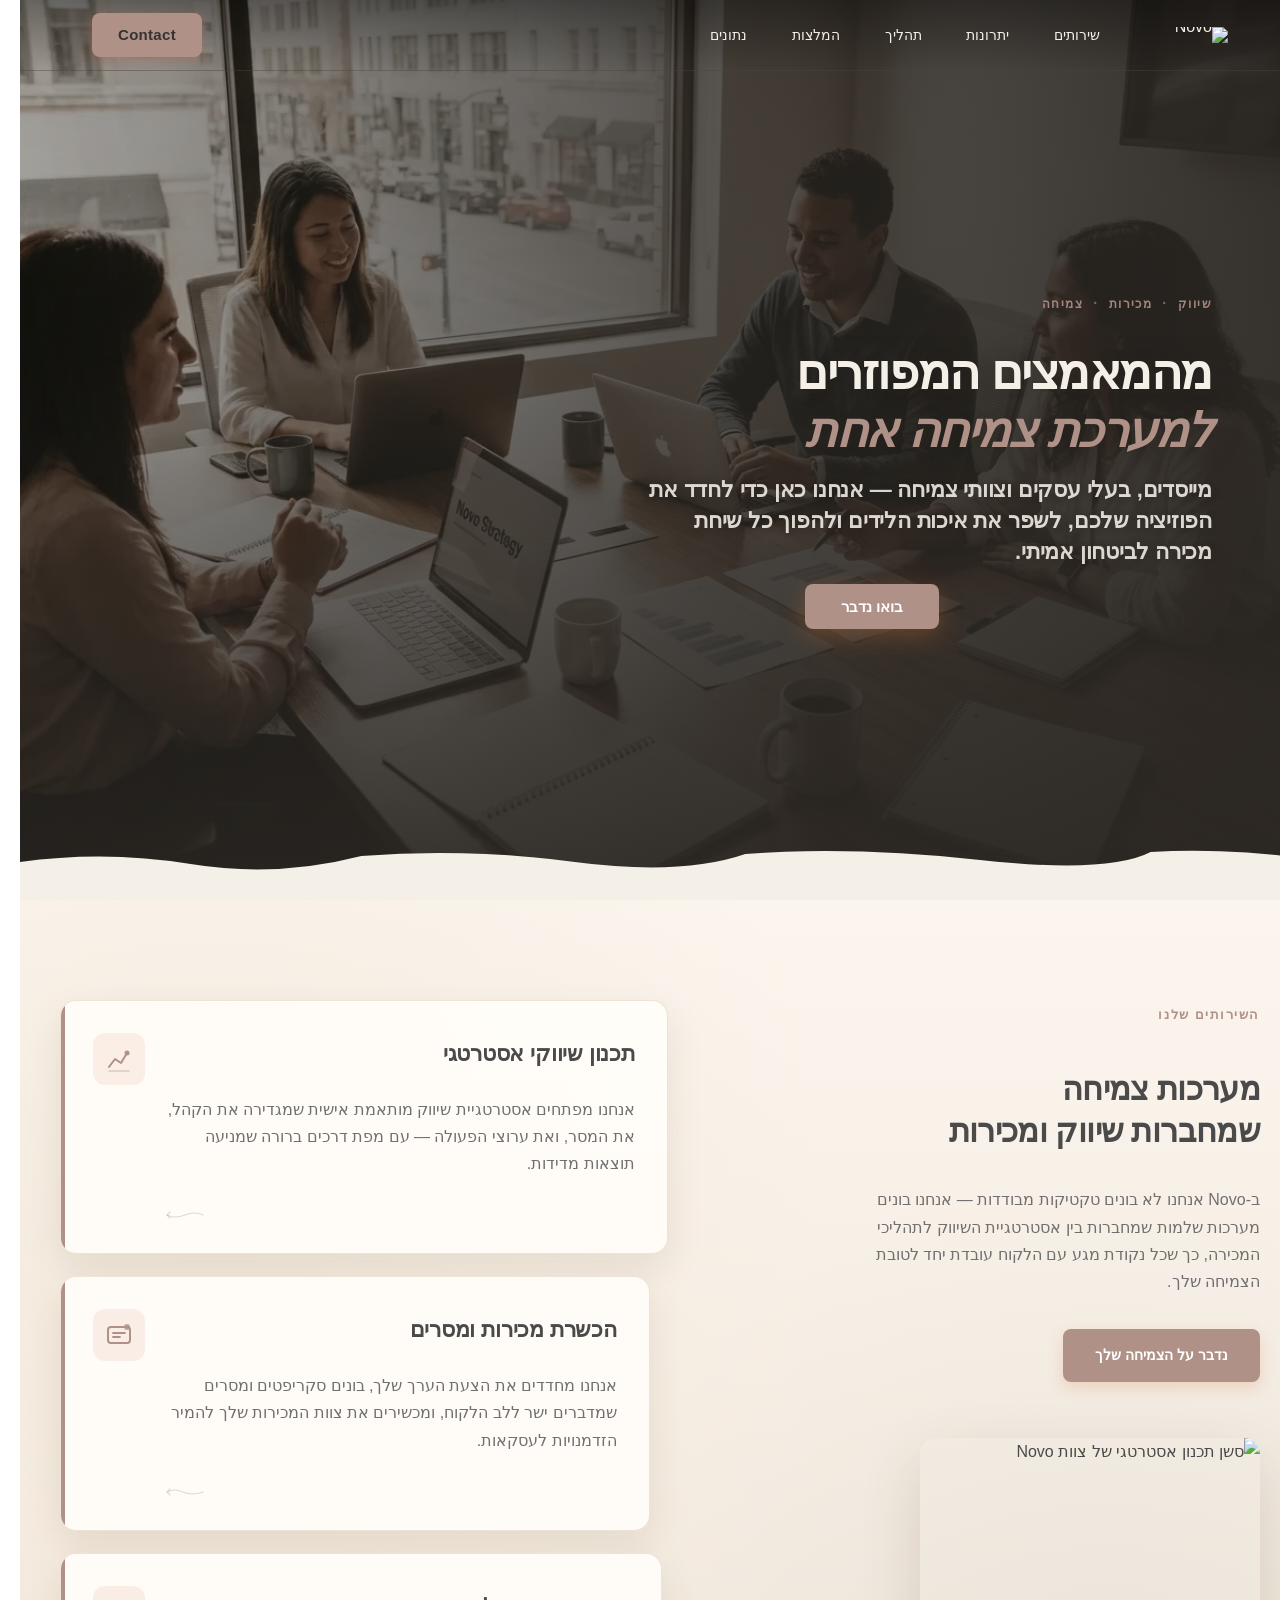
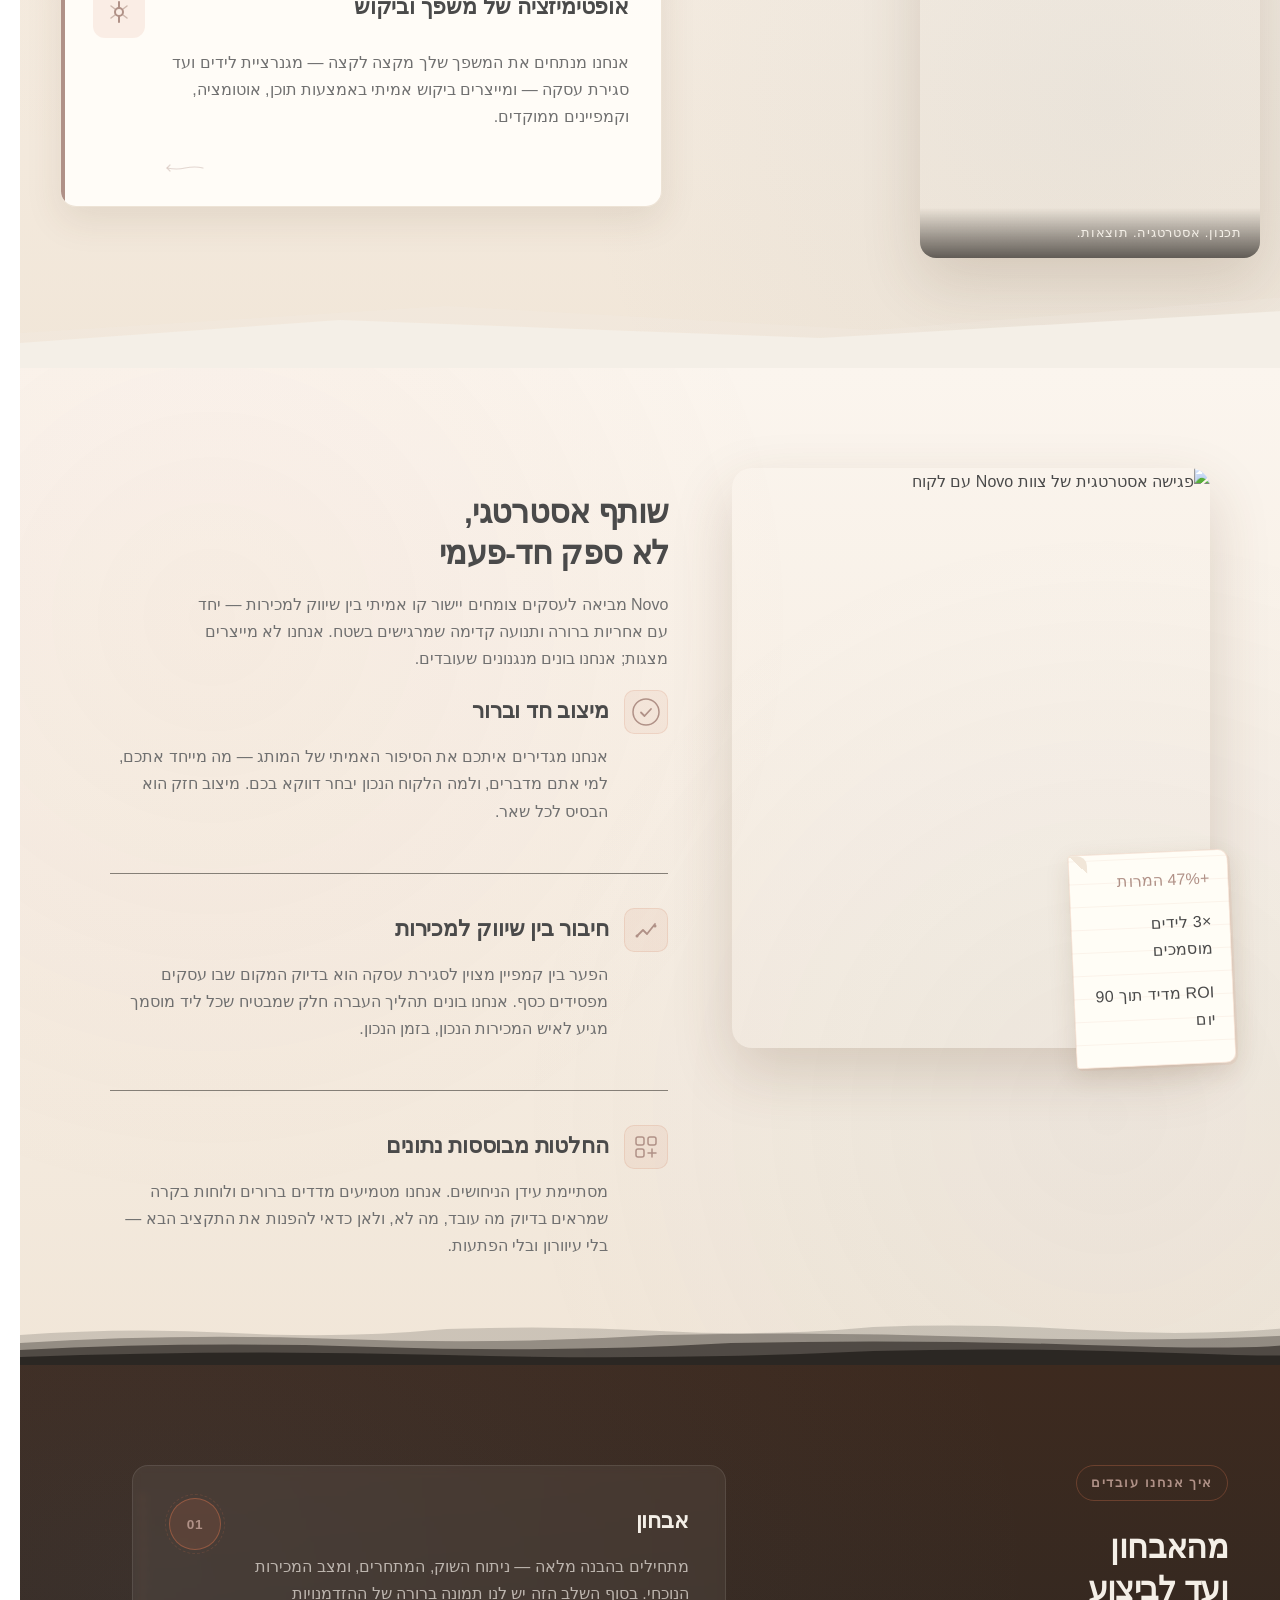
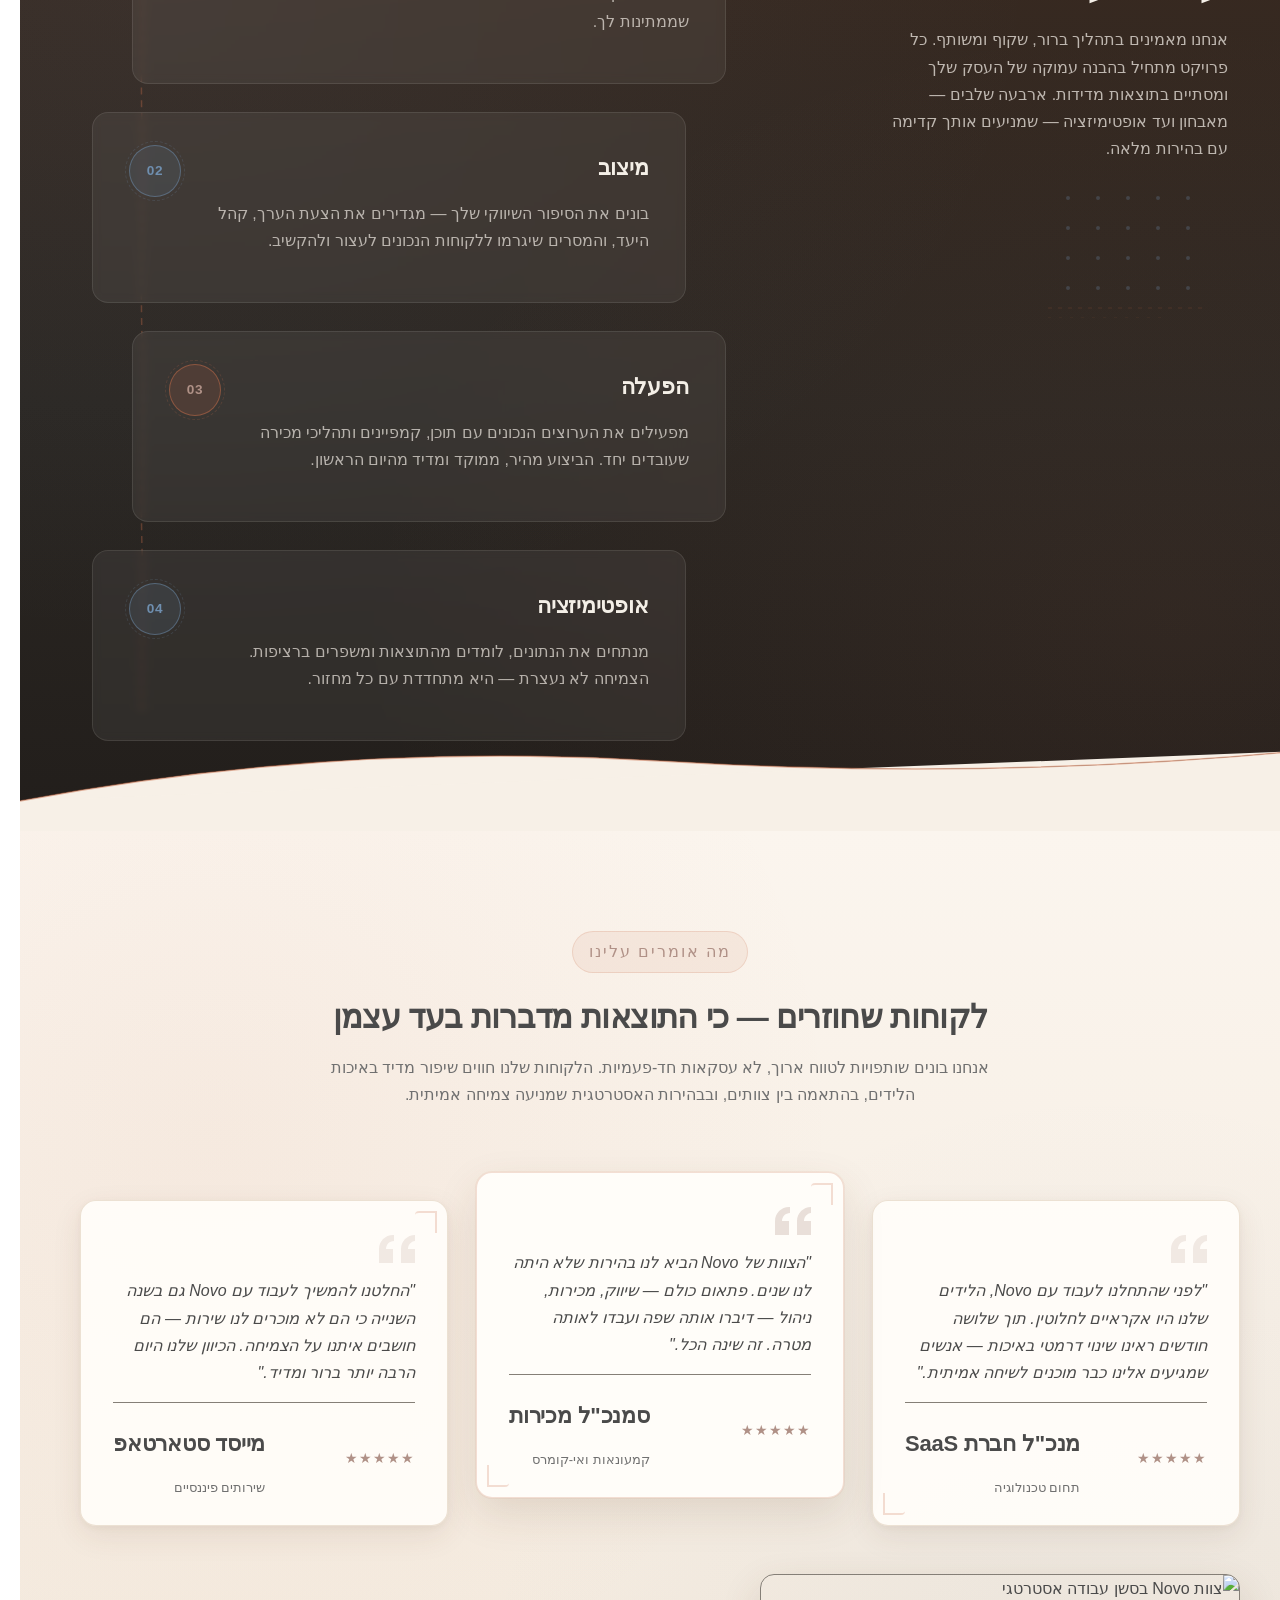
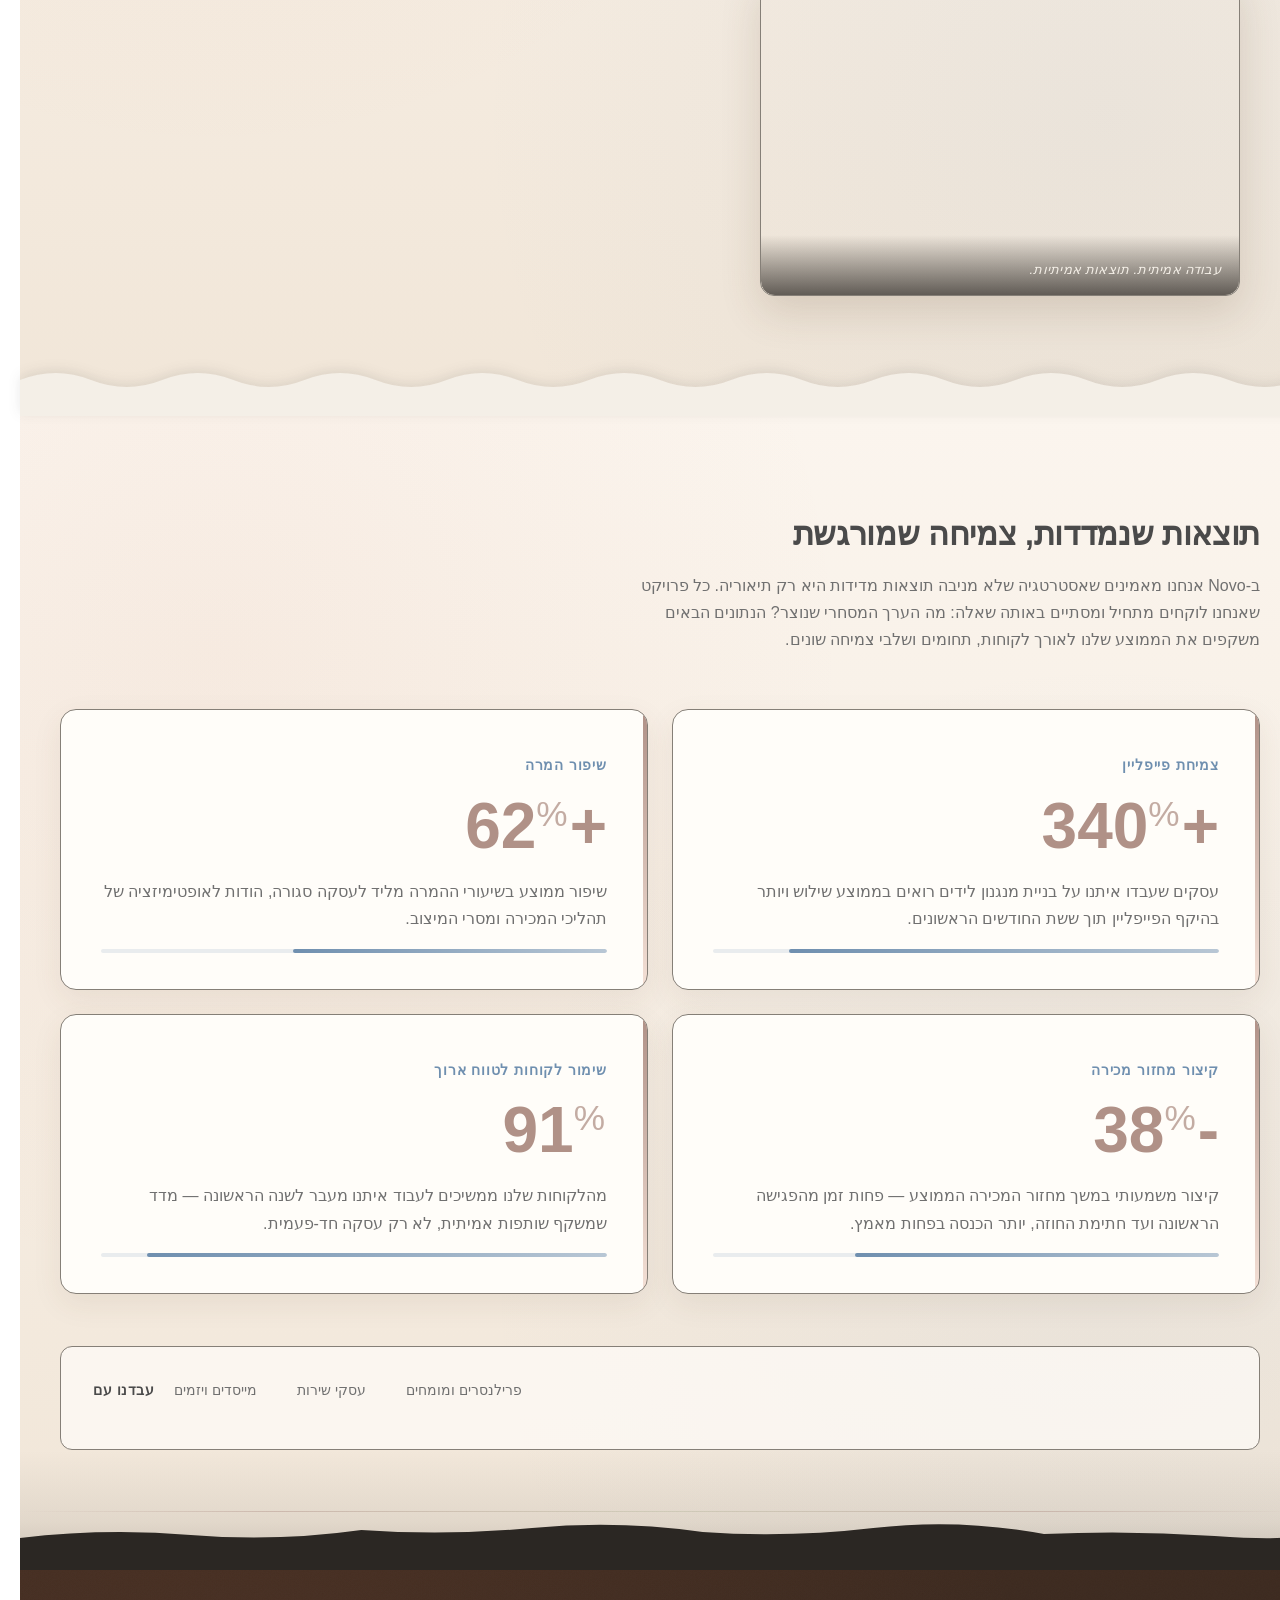
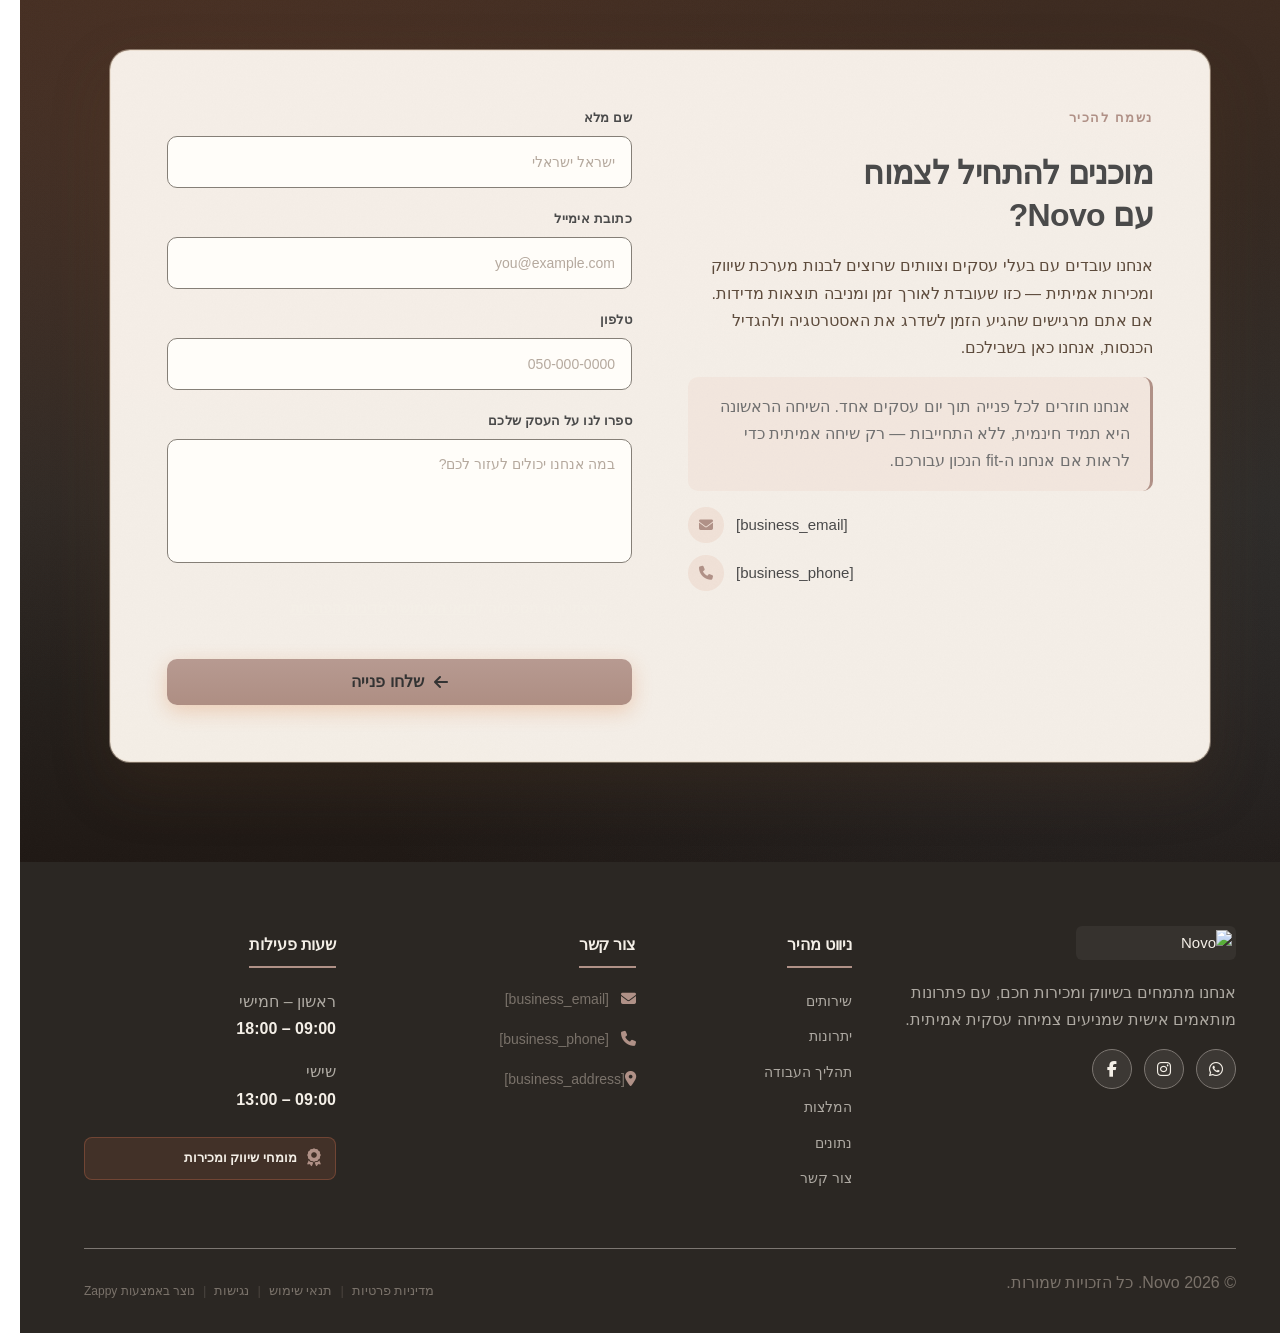
==== commit 6dfb56e0: "Background sync: Progressive GitHub Sync" ====
--- a/public/index.html
+++ b/public/index.html
@@ -1 +1 @@
-<!doctype html><html dir="rtl" lang="he"><head><meta charset="UTF-8"><meta content="width=device-width,initial-scale=1" name="viewport"><meta content="index, follow" name="robots"><title>novo platform inc — Novo</title><meta content="A marketing and sales agency focused on helping businesses grow through strategic marketing and sales solutions. The agency appears to be looking for a high-con" name="description"><meta content="novo platform inc, novo banco nbnet, Novo, novo" name="keywords"><link href="/assets/favicon.ico" rel="icon" type="image/x-icon"><link href="/assets/favicon-16x16.png" rel="icon" type="image/png" sizes="16x16"><link href="/assets/favicon-32x32.png" rel="icon" type="image/png" sizes="32x32"><link href="/assets/favicon-48x48.png" rel="icon" type="image/png" sizes="48x48"><link href="/assets/favicon-192x192.png" rel="icon" type="image/png" sizes="192x192"><link href="/assets/favicon-512x512.png" rel="icon" type="image/png" sizes="512x512"><link href="/assets/apple-touch-icon.png" rel="apple-touch-icon"><script>!function(){"use strict";var t="89488ac2-c0d1-449c-a94c-e8752036ae5c",e="https://api.zappy5.com/api/analytics/track",a=18e5,n=2592e6,o=!0,i=!0,r=!0;var s=function(){var e="zappy_visitor_"+t,a=null;try{if(a=localStorage.getItem(e)){var o=JSON.parse(a),i=Date.now();if(i-o.created<n)return o.lastSeen=i,localStorage.setItem(e,JSON.stringify(o)),o.id}}catch(t){console.warn("Zappy Analytics: LocalStorage not available")}var r="zv_"+Date.now()+"_"+Math.random().toString(36).substr(2,9);try{localStorage.setItem(e,JSON.stringify({id:r,created:Date.now(),lastSeen:Date.now()}))}catch(t){}return r}(),c=function(){var e="zappy_session_"+t,n=null;try{if(n=sessionStorage.getItem(e)){var o=JSON.parse(n),i=Date.now();if(i-o.timestamp<a)return o.timestamp=i,sessionStorage.setItem(e,JSON.stringify(o)),o.id}}catch(t){console.warn("Zappy Analytics: SessionStorage not available")}var r="zs_"+Date.now()+"_"+Math.random().toString(36).substr(2,9);try{sessionStorage.setItem(e,JSON.stringify({id:r,timestamp:Date.now()}))}catch(t){}return r}();function l(a,n){n=n||{};var o={website_id:t,event_type:a,page_path:window.location.pathname,referrer:document.referrer||"direct",visitor_id:s,session_id:c,metadata:n};if(navigator.sendBeacon){var i=new Blob([JSON.stringify(o)],{type:"application/json"});navigator.sendBeacon(e,i)}else fetch(e,{method:"POST",headers:{"Content-Type":"application/json"},body:JSON.stringify(o),keepalive:!0}).catch(function(t){console.warn("Zappy Analytics: Failed to track event",t)})}o&&l("pageview",{title:document.title,url:window.location.href}),i&&document.addEventListener("click",function(t){var e=t.target;if("BUTTON"===e.tagName||e.closest("button")){var a="BUTTON"===e.tagName?e:e.closest("button");l("click",{element:"button",text:a.textContent.trim().substring(0,100),id:a.id||null,class:a.className||null})}else if("A"===e.tagName||e.closest("a")){var n="A"===e.tagName?e:e.closest("a");l("navigation",{element:"link",text:n.textContent.trim().substring(0,100),href:n.href,external:n.hostname!==window.location.hostname})}},!0),r&&document.addEventListener("submit",function(t){var e=t.target;l("form_submit",{form_id:e.id||null,form_name:e.name||null,form_action:e.action||null,form_method:e.method||"GET"})},!0);var d=Date.now();window.addEventListener("beforeunload",function(){l("page_unload",{time_on_page:Math.floor((Date.now()-d)/1e3),page_path:window.location.pathname})}),window.zappyAnalytics={track:l,getVisitorId:function(){return s},getSessionId:function(){return c}}}()</script><meta content="novo platform inc — Novo" property="og:title"><meta content="A marketing and sales agency focused on helping businesses grow through strategic marketing and sales solutions. The agency appears to be looking for a high-con" property="og:description"><meta content="website" property="og:type"><meta content="he_IL" property="og:locale"><meta content="summary_large_image" name="twitter:card"><meta content="novo platform inc — Novo" name="twitter:title"><meta content="A marketing and sales agency focused on helping businesses grow through strategic marketing and sales solutions. The agency appears to be looking for a high-con" name="twitter:description"><link href="https://cdnjs.cloudflare.com/ajax/libs/font-awesome/6.4.0/css/all.min.css" rel="stylesheet"><link href="/assets/favicon.ico" rel="icon" type="image/x-icon"><link href="/assets/favicon-16x16.png" rel="icon" type="image/png" sizes="16x16"><link href="/assets/favicon-32x32.png" rel="icon" type="image/png" sizes="32x32"><link href="/assets/favicon-48x48.png" rel="icon" type="image/png" sizes="48x48"><link href="/assets/favicon-192x192.png" rel="icon" type="image/png" sizes="192x192"><link href="/assets/favicon-512x512.png" rel="icon" type="image/png" sizes="512x512"><link href="/assets/apple-touch-icon.png" rel="apple-touch-icon"><link href="https://cdn.jsdelivr.net/npm/vanilla-cookieconsent@3/dist/cookieconsent.css" rel="stylesheet"><script src="https://cdn.jsdelivr.net/npm/vanilla-cookieconsent@3/dist/cookieconsent.umd.js"></script><script src="https://cdn.jsdelivr.net/gh/mickidum/acc_toolbar/acctoolbar/acctoolbar.min.js"></script><style data-zappy-section-v2-css="true">.index-hero-section{position:relative;width:100%;min-height:100vh;overflow:visible;background:#2b2723;color:var(--text-light);padding-bottom:80px;display:flex;align-items:center;direction:rtl}.index-hero-section .index-hero-bg-wrapper{position:absolute;inset:0;width:100%;height:100%;z-index:0;overflow:hidden}.index-hero-section .index-hero-bg{position:absolute;inset:0;width:100%;height:100%;background-size:cover;background-position:center;filter:saturate(.75) brightness(.88)}.index-hero-section .index-hero-scrim{position:absolute;inset:0;width:100%;height:100%;background-image:linear-gradient(to left,rgba(43,39,35,.92) 0,rgba(43,39,35,.72) 50%,rgba(43,39,35,.3) 100%),linear-gradient(to top,rgba(43,39,35,.85) 0,transparent 60%);z-index:1;pointer-events:none}.index-hero-section .index-hero-content-wrapper{position:relative;z-index:10;width:100%;max-width:1200px;margin:0 auto;padding:160px 48px 60px}.index-hero-section .index-hero-inner{max-width:680px;margin-inline-start:0;text-align:right}.index-hero-section .index-hero-eyebrow{display:flex;flex-direction:row;align-items:center;justify-content:flex-start;gap:10px;margin-bottom:28px;font-family:Manrope,sans-serif;font-size:.75rem;font-weight:600;letter-spacing:.12em;text-transform:uppercase;color:var(--primary);opacity:.9}.index-hero-section .index-hero-dot{color:var(--text-light);opacity:.4;font-size:.9rem}.index-hero-section .index-hero-h1{font-family:Fraunces,Cormorant,Georgia,'Times New Roman',serif;font-size:3.75rem;font-weight:400;letter-spacing:-.03em;line-height:1.1;color:var(--text-light);margin:0 0 24px 0;text-shadow:0 2px 24px rgba(43,39,35,.5)}.index-hero-section .index-hero-h1-accent{color:var(--primary);font-style:italic}.index-hero-section .index-hero-h3{font-family:Manrope,sans-serif;font-size:1.125rem;font-weight:400;line-height:1.7;color:var(--text-light);opacity:.88;margin:0 0 40px 0;max-width:580px;text-shadow:0 1px 8px rgba(43,39,35,.4)}.index-hero-section .index-hero-ctas{display:flex;flex-direction:row;align-items:center;gap:16px;flex-wrap:wrap}.index-hero-section .index-hero-btn-primary{display:inline-block;background:linear-gradient(180deg,#e38642 0,#d97835 100%);color:#fffdf9;padding:15px 36px;border-radius:8px;border:none;font-family:Manrope,sans-serif;font-weight:600;font-size:.9375rem;line-height:1;text-decoration:none;box-shadow:0 6px 24px rgba(217,120,53,.32);transition:all .3s ease;cursor:pointer;white-space:nowrap}.index-hero-section .index-hero-btn-primary:hover{transform:translateY(-3px);box-shadow:0 12px 32px rgba(217,120,53,.42);color:#fffdf9}.index-hero-section .index-hero-btn-secondary{display:inline-block;background:rgba(244,239,231,.1);color:var(--text-light);padding:14px 34px;border-radius:8px;border:1px solid rgba(244,239,231,.3);font-family:Manrope,sans-serif;font-weight:500;font-size:.9375rem;line-height:1;text-decoration:none;backdrop-filter:blur(4px);transition:all .3s ease;cursor:pointer;white-space:nowrap}.index-hero-section .index-hero-btn-secondary:hover{background:rgba(244,239,231,.18);border-color:rgba(244,239,231,.55);transform:translateY(-3px);color:var(--text-light)}.index-hero-section .index-hero-divider-wrapper{position:absolute;bottom:0;left:0;width:100%;height:80px;pointer-events:none;z-index:5}.index-hero-section .index-hero-divider-wrapper svg{display:block;width:100%;height:100%}@media (max-width:768px){.index-hero-section{min-height:100vh;padding-bottom:60px}.index-hero-section .index-hero-content-wrapper{padding:110px 20px 40px}.index-hero-section .index-hero-inner{max-width:100%}.index-hero-section .index-hero-h1{font-size:2.4rem;line-height:1.15;margin-bottom:18px}.index-hero-section .index-hero-h3{font-size:1rem;margin-bottom:32px}.index-hero-section .index-hero-ctas{flex-direction:column;align-items:flex-start;gap:12px}.index-hero-section .index-hero-btn-primary,.index-hero-section .index-hero-btn-secondary{width:100%;text-align:center;padding:14px 24px}.index-hero-section .index-hero-eyebrow{margin-bottom:20px}.index-hero-section .index-hero-scrim{background-image:linear-gradient(to left,rgba(43,39,35,.95) 0,rgba(43,39,35,.85) 60%,rgba(43,39,35,.5) 100%),linear-gradient(to top,rgba(43,39,35,.9) 0,transparent 55%)}}</style><link href="/styles.css" rel="stylesheet"><style id="zappy-dropdown-submenu-styles">#navMenu li:has(.sub-menu),.nav-menu li:has(.sub-menu),.navbar li:has(.sub-menu),nav li:has(.sub-menu){position:relative}#navMenu .sub-menu,.nav-menu .sub-menu,.navbar .sub-menu,nav .sub-menu{display:block!important;position:absolute!important;top:100%;left:0;min-width:220px;background:#fff;border-radius:8px;box-shadow:0 8px 25px rgba(0,0,0,.15);padding:8px 0;opacity:0;visibility:hidden;transform:translateY(10px);transition:all .3s ease;z-index:1000;list-style:none;pointer-events:none}#navMenu li:hover>.sub-menu,.nav-menu li:hover>.sub-menu,.navbar li:hover>.sub-menu,nav li:hover>.sub-menu{opacity:1!important;visibility:visible!important;transform:translateY(0)!important;pointer-events:auto!important}.sub-menu li{list-style:none;margin:0;padding:0}.sub-menu a{display:block!important;padding:10px 16px!important;color:var(--text-dark,#333)!important;font-weight:500;text-decoration:none;white-space:nowrap;transition:background-color .2s}.sub-menu a:hover{background-color:#f5f5f5}[dir=rtl] .nav-menu .sub-menu,[dir=rtl] .navbar .sub-menu,[dir=rtl] nav .sub-menu,html[lang=ar] .nav-menu .sub-menu,html[lang=ar] .navbar .sub-menu,html[lang=ar] nav .sub-menu,html[lang=he] .nav-menu .sub-menu,html[lang=he] .navbar .sub-menu,html[lang=he] nav .sub-menu{left:auto!important;right:0!important}.sub-menu:empty,.sub-menu:not(:has(li)),.sub-menu:not(:has(li:not(.zappy-hidden-menu-item))){display:none!important;opacity:0!important;visibility:hidden!important;pointer-events:none!important}li:has(.menu-group-title):hover>.sub-menu{opacity:1!important;visibility:visible!important;transform:translateY(0)!important;pointer-events:auto!important}#navMenu>li>.menu-group-title,.nav-menu>li>.menu-group-title{display:inline-block;padding:.5rem 1rem;cursor:default;user-select:none}@media (max-width:768px){#navMenu .sub-menu,.nav-menu .sub-menu,.navbar .sub-menu,nav .sub-menu{position:static!important;transform:none!important;box-shadow:none!important;background:0 0!important;max-height:0;overflow:hidden;opacity:0;visibility:hidden;transition:max-height .3s ease,opacity .3s ease;padding:0!important;border-radius:0!important}.sub-menu.mobile-expanded{max-height:500px!important;opacity:1!important;visibility:visible!important;padding:8px 0 8px 16px!important}[dir=rtl] .sub-menu.mobile-expanded,html[lang=he] .sub-menu.mobile-expanded{padding:8px 16px 8px 0!important}#navMenu li:hover>.sub-menu,.nav-menu li:hover>.sub-menu,.navbar li:hover>.sub-menu,nav li:hover>.sub-menu{opacity:0;visibility:hidden;pointer-events:none}#navMenu li>.sub-menu.mobile-expanded,.nav-menu li>.sub-menu.mobile-expanded,.navbar li>.sub-menu.mobile-expanded,nav li>.sub-menu.mobile-expanded{opacity:1!important;visibility:visible!important;pointer-events:auto!important}#navMenu li:has(.sub-menu),.nav-menu li:has(.sub-menu),.navbar li:has(.sub-menu),nav li:has(.sub-menu){display:flex!important;flex-wrap:wrap!important;align-items:center!important;position:relative!important;min-height:44px!important}#navMenu li:has(.sub-menu)>a,.nav-menu li:has(.sub-menu)>a,.navbar li:has(.sub-menu)>a,nav li:has(.sub-menu)>a{flex:1!important;min-width:0!important}#navMenu li:has(.sub-menu)>.menu-group-title,.nav-menu li:has(.sub-menu)>.menu-group-title,.navbar li:has(.sub-menu)>.menu-group-title,nav li:has(.sub-menu)>.menu-group-title{flex:1!important;min-width:0!important;padding:0!important;line-height:inherit!important}#navMenu li:has(.sub-menu)>.sub-menu,.nav-menu li:has(.sub-menu)>.sub-menu,.navbar li:has(.sub-menu)>.sub-menu,nav li:has(.sub-menu)>.sub-menu{flex-basis:100%!important;width:100%!important}#navMenu li:has(.sub-menu)>a [class*=arrow],#navMenu li:has(.sub-menu)>a [class*=chevron],.nav-menu li:has(.sub-menu)>a .fa-angle-down,.nav-menu li:has(.sub-menu)>a .fa-chevron-down,.nav-menu li:has(.sub-menu)>a [class*=arrow],.nav-menu li:has(.sub-menu)>a [class*=chevron],nav li:has(.sub-menu)>a [class*=arrow],nav li:has(.sub-menu)>a [class*=chevron]{display:none!important;visibility:hidden!important}.mobile-submenu-toggle{display:flex!important;align-items:center!important;justify-content:center!important;width:44px!important;height:auto!important;background:0 0!important;border:none!important;cursor:pointer!important;color:var(--text-dark)!important;position:static!important;flex-shrink:0!important;align-self:stretch!important;z-index:2!important;padding:0!important;margin:0!important}.mobile-submenu-toggle::after{content:''!important;width:0!important;height:0!important;border-left:6px solid transparent!important;border-right:6px solid transparent!important;border-top:7px solid currentColor!important;transition:transform .3s ease!important}.mobile-submenu-toggle.expanded::after{transform:rotate(180deg)!important}.sub-menu a{padding:10px 0!important;display:block!important;color:var(--text-dark)!important}.navbar .sub-menu li a,.zappy-products-dropdown .sub-menu a,nav.navbar .sub-menu li a{color:var(--text-dark)!important}}@media (min-width:769px){.mobile-submenu-toggle{display:none!important}}</style><style id="mobile-lang-menu-deployed-css">@media (max-width:768px){.lang-switcher,.nav-container .lang-switcher,.nav-cta-container .lang-switcher,.nav-ecommerce-icons .lang-switcher,.nav-icons-left .lang-switcher,.navbar .lang-switcher,.navbar .nav-cta-container .lang-switcher{display:none!important}.mobile-lang-menu{width:100%;border-top:1px solid rgba(128,128,128,.2);padding:8px 0 0 0;margin-top:8px}.mobile-lang-toggle{display:flex!important;align-items:center;justify-content:space-between;width:100%;padding:12px 16px;background:0 0;border:none;cursor:pointer;font-size:15px;color:inherit;font-family:inherit}.mobile-lang-toggle::after{content:'';display:inline-block;width:8px;height:8px;border-right:2px solid currentColor;border-bottom:2px solid currentColor;transform:rotate(45deg);transition:transform .3s ease;margin-left:8px}.mobile-lang-toggle.expanded::after{transform:rotate(-135deg)}.mobile-lang-options{max-height:0;overflow:hidden;transition:max-height .3s ease}.mobile-lang-options.expanded{max-height:300px}.mobile-lang-option{display:flex!important;align-items:center;gap:10px;padding:10px 24px;text-decoration:none;color:inherit;font-size:14px;font-family:inherit}.mobile-lang-option:hover{background:rgba(128,128,128,.1)}.mobile-lang-option.active{font-weight:600;opacity:.7;pointer-events:none}.mobile-lang-option img{width:20px;height:20px;border-radius:50%}}@media (min-width:769px){.mobile-lang-menu{display:none!important}}</style><style id="zappy-widget-visibility">#mic-access-tool-box,#mic-access-tool-general-button,#mic-init-access-tool #mic-access-tool-box,#mic-init-access-tool #mic-access-tool-general-button,#mic-init-access-tool .mic-access-tool-general-button,._access-icon,._access-menu,.mic-access-tool-box,.mic-access-tool-general-button,div[id*=mic-access-tool-box]{display:none!important;visibility:hidden!important;opacity:0!important;pointer-events:none!important}</style></head><body><nav class="navbar" dir="rtl"><button class="mobile-toggle" aria-label="Menu" id="mobileToggle"><svg viewBox="0 0 24 24" fill="none" height="24" width="24" class="hamburger-icon"><path d="M3 12h18M3 6h18M3 18h18" stroke="currentColor" stroke-width="2" stroke-linecap="round"></path></svg><svg viewBox="0 0 24 24" fill="none" height="24" width="24" class="close-icon" style="display:none"><path d="M18 6L6 18M6 6l12 12" stroke="currentColor" stroke-width="2" stroke-linecap="round"></path></svg></button><button class="phone-header-btn" aria-label="Call" data-phone=""><svg viewBox="0 0 24 24" fill="currentColor" height="20" width="20"><path d="M22 16.92v3a2 2 0 0 1-2.18 2 19.79 19.79 0 0 1-8.63-3.07 19.5 19.5 0 0 1-6-6 19.79 19.79 0 0 1-3.07-8.67A2 2 0 0 1 4.11 2h3a2 2 0 0 1 2 1.72 12.84 12.84 0 0 0 .7 2.81 2 2 0 0 1-.45 2.11L8.09 9.91a16 16 0 0 0 6 6l1.27-1.27a2 2 0 0 1 2.11-.45 12.84 12.84 0 0 0 2.81.7A2 2 0 0 1 22 16.92z"></path></svg></button><div class="nav-container"><div class="nav-right-group"><div class="nav-brand"><a href="/" class="logo-link"><img alt="Novo" src="/assets/novo-logo.webp" class="logo"></a></div><ul class="nav-menu" id="navMenu"><li><a href="#services">שירותים</a></li><li><a href="#benefits">יתרונות</a></li><li><a href="#process">תהליך</a></li><li><a href="#testimonials">המלצות</a></li><li><a href="#stats">נתונים</a></li></ul></div><div class="nav-cta-container"><a href="#contact" class="nav-cta-btn">Contact</a></div></div></nav><script>window.addEventListener("load",function(){const e=document.querySelector(".navbar, nav, header");if(!e)return void console.log("[Navbar] Navbar element not found");let t=document.getElementById("mobileToggle")||document.querySelector(".mobile-toggle")||document.querySelector(".hamburger")||document.querySelector(".hamburger-menu")||document.querySelector(".menu-toggle")||document.querySelector(".burger-menu")||document.querySelector('[aria-label="Menu"]')||document.querySelector('[aria-label="תפריט"]');const o=document.querySelector(".phone-header-btn"),n=window.getComputedStyle(e);let r=n.backgroundColor;if(console.log("[Navbar] Initial navbar background:",r),"transparent"===r||"rgba(0, 0, 0, 0)"===r||r.startsWith("rgba")&&r.includes(", 0)")){const e=n.backgroundImage;if(e&&"none"!==e)console.log("[Navbar] Navbar has background image/gradient, using dark text"),r="rgb(240, 240, 240)";else{const e=window.getComputedStyle(document.body).backgroundColor;console.log("[Navbar] Navbar transparent, using body background:",e),r=e}}const i=r.match(/\d+/g);if(i&&i.length>=3){const e=(.299*parseInt(i[0])+.587*parseInt(i[1])+.114*parseInt(i[2]))/255;console.log("[Navbar] Mobile button colors preserved from Claude CSS (luminance:",e.toFixed(2)+")");const n=document.createElement("style");n.id="zappy-mobile-nav-fix";document.documentElement.lang;document.documentElement.dir,n.textContent='\n        /* Hide mobile buttons on desktop, show only on mobile */\n        @media (min-width: 769px) {\n          .mobile-toggle,\n          .phone-header-btn {\n            display: none !important;\n          }\n        }\n        \n        /* Show and position mobile buttons correctly on mobile */\n        @media (max-width: 768px) {\n          .mobile-toggle,\n          .phone-header-btn {\n            position: absolute !important;\n            top: 50% !important;\n            transform: translateY(-50%) !important;\n            z-index: 1001 !important;\n            display: flex !important;\n            align-items: center !important;\n            justify-content: center !important;\n            width: 36px !important;\n            height: 36px !important;\n            border-radius: 50% !important;\n            border: none !important;\n            cursor: pointer !important;\n            padding: 6px !important;\n            background: none !important;\n            color: var(--nav-text, var(--text-dark)) !important;\n          }\n          \n          /* LTR positioning (default): hamburger LEFT, phone RIGHT */\n          html:not([dir="rtl"]):not([lang="he"]):not([lang="ar"]) .mobile-toggle,\n          html[dir="ltr"] .mobile-toggle {\n            left: 12px !important;\n            right: auto !important;\n          }\n          html:not([dir="rtl"]):not([lang="he"]):not([lang="ar"]) .phone-header-btn,\n          html[dir="ltr"] .phone-header-btn {\n            right: 12px !important;\n            left: auto !important;\n          }\n          \n          /* RTL positioning: hamburger RIGHT, phone LEFT */\n          html[dir="rtl"] .mobile-toggle,\n          html[lang="he"] .mobile-toggle,\n          html[lang="ar"] .mobile-toggle {\n            right: 12px !important;\n            left: auto !important;\n          }\n          html[dir="rtl"] .phone-header-btn,\n          html[lang="he"] .phone-header-btn,\n          html[lang="ar"] .phone-header-btn {\n            left: 12px !important;\n            right: auto !important;\n          }\n          \n          /* CRITICAL: Ensure nav-container has min-height on mobile */\n          /* All children are positioned absolutely/fixed on mobile, so height:auto collapses to 0 */\n          .nav-container {\n            min-height: 70px !important;\n            position: relative !important;\n          }\n          \n          /* Ensure SVG icons are properly sized and inherit color */\n          .mobile-toggle svg,\n          .phone-header-btn svg {\n            width: 24px !important;\n            height: 24px !important;\n            /* Don\'t force display - let JavaScript control hamburger/close toggle */\n          }\n          \n          /* Reset nav-cta-container on mobile - remove desktop box-shadow/padding */\n          /* that creates a visible ghost box when CTA button is hidden */\n          .nav-cta-container {\n            box-shadow: none !important;\n            padding: 0 !important;\n          }\n          \n          /* Hide nav-cta-container entirely on mobile when there\'s no lang-switcher */\n          /* (only the CTA button is inside, and it\'s hidden on mobile) */\n          .nav-cta-container:not(:has(.lang-switcher)) {\n            display: none !important;\n          }\n          \n          /* CRITICAL: Prevent hero image fade gradient from bleeding over headline text */\n          /* The .image-fade-gradient has bottom: -30px (extends below parent) */\n          /* On mobile stacked layout, this overlaps the h1 text below the image */\n          .hero-image-column {\n            overflow: hidden !important;\n          }\n          .image-fade-gradient {\n            bottom: 0 !important;\n          }\n          \n          /* Hide desktop language switcher on mobile - hamburger menu handles it */\n          /* High specificity to override stored CSS */\n          .lang-switcher,\n          .nav-cta-container .lang-switcher,\n          .nav-container .lang-switcher,\n          .navbar .lang-switcher,\n          .navbar .nav-cta-container .lang-switcher {\n            display: none !important;\n          }\n        }\n      ';const r=document.getElementById("zappy-mobile-nav-fix");r&&r.remove(),document.head.appendChild(n),console.log("[Navbar] Critical CSS injected for mobile nav positioning");const l=window.innerWidth<=768;if(t){const e=t.querySelector(".hamburger-icon"),o=t.querySelector(".close-icon");e&&(e.style.setProperty("width","24px","important"),e.style.setProperty("height","24px","important"),e.style.setProperty("display","block","important")),o&&(o.style.setProperty("width","24px","important"),o.style.setProperty("height","24px","important"),o.style.setProperty("display","none","important")),l?(t.style.setProperty("position","absolute","important"),t.style.setProperty("top","50%","important"),t.style.setProperty("transform","translateY(-50%)","important"),t.style.setProperty("z-index","1001","important"),t.style.removeProperty("left"),t.style.removeProperty("right"),console.log("[Navbar] Mobile toggle positioning applied (mobile viewport)")):(t.style.removeProperty("position"),t.style.removeProperty("top"),t.style.removeProperty("transform"),t.style.removeProperty("z-index"),t.style.removeProperty("left"),t.style.removeProperty("right"),console.log("[Navbar] Desktop viewport - cleared mobile toggle inline positioning"))}if(o){const e=o.querySelector("svg");e&&(e.style.width="24px",e.style.height="24px",e.setAttribute("width","24"),e.setAttribute("height","24")),l?(o.style.setProperty("position","absolute","important"),o.style.setProperty("top","50%","important"),o.style.setProperty("transform","translateY(-50%)","important"),o.style.setProperty("z-index","1001","important"),o.style.removeProperty("left"),o.style.removeProperty("right"),console.log("[Navbar] Phone button positioning applied (mobile viewport)")):(o.style.removeProperty("position"),o.style.removeProperty("top"),o.style.removeProperty("transform"),o.style.removeProperty("z-index"),o.style.removeProperty("left"),o.style.removeProperty("right"),console.log("[Navbar] Desktop viewport - cleared phone button inline positioning"))}}else console.log("[Navbar] Could not parse background color:",r);t=document.getElementById("mobileToggle")||document.querySelector(".mobile-toggle")||document.querySelector(".hamburger")||document.querySelector(".hamburger-menu")||document.querySelector(".menu-toggle")||document.querySelector(".burger-menu")||document.querySelector('[aria-label="Menu"]')||document.querySelector('[aria-label="תפריט"]');const l=document.getElementById("navMenu")||document.querySelector(".nav-menu")||document.querySelector(".nav-links")||document.querySelector("nav ul:not(.submenu)");if(!t||!l)return void console.log("[Navbar] Mobile toggle or menu not found:",{toggle:!!t,menu:!!l});l.id||(l.id="navMenu"),console.log("[Navbar] Initializing mobile menu...");const a=t.cloneNode(!0);t.parentNode.replaceChild(a,t),a.addEventListener("click",function(e){e.preventDefault(),e.stopPropagation();const t=this.querySelector(".hamburger-icon"),o=this.querySelector(".close-icon");l.classList.contains("active")?(l.classList.remove("active"),t&&t.style.setProperty("display","block","important"),o&&o.style.setProperty("display","none","important"),document.body.style.overflow="",console.log("[Navbar] Menu closed")):(l.classList.add("active"),t&&t.style.setProperty("display","none","important"),o&&o.style.setProperty("display","block","important"),document.body.style.overflow="hidden",console.log("[Navbar] Menu opened"))}),l.querySelectorAll("a").forEach(function(e){e.addEventListener("click",function(){if("#"===this.getAttribute("href"))return;const e=a.querySelector(".hamburger-icon"),t=a.querySelector(".close-icon");l.classList.remove("active"),e&&e.style.setProperty("display","block","important"),t&&t.style.setProperty("display","none","important"),document.body.style.overflow="",console.log("[Navbar] Menu closed (link clicked)")})});var s=l.querySelectorAll(".dropdown-toggle");s.forEach(function(e){e.addEventListener("click",function(e){e.preventDefault(),e.stopPropagation();var t=this.closest(".nav-dropdown");t&&(t.parentNode.querySelectorAll(".nav-dropdown.open").forEach(function(e){e!==t&&e.classList.remove("open")}),t.classList.toggle("open"),console.log("[Navbar] Dropdown toggled:",t.classList.contains("open")?"open":"closed"))})}),document.addEventListener("click",function(e){e.target.closest(".nav-dropdown")||document.querySelectorAll(".nav-dropdown.open").forEach(function(e){e.classList.remove("open")})}),console.log("[Navbar] Dropdown handlers initialized for "+s.length+" dropdowns"),o&&o.addEventListener("click",function(){const e=document.querySelectorAll('a[href^="tel:"]'),t=e.length>0?e[0].getAttribute("href").replace("tel:",""):"[business_phone]";window.location.href="tel:"+t,console.log("[Navbar] Phone button clicked")}),console.log("[Navbar] Mobile menu initialized successfully");const p=function(){const e=document.querySelector(".whatsapp-float");e&&(window.innerWidth>=769?(e.style.setProperty("display","none","important"),e.style.setProperty("visibility","hidden","important"),e.style.setProperty("opacity","0","important"),e.style.setProperty("pointer-events","none","important"),console.log("[WhatsApp] Button hidden on desktop")):(e.style.removeProperty("display"),e.style.removeProperty("visibility"),e.style.removeProperty("opacity"),e.style.removeProperty("pointer-events"),console.log("[WhatsApp] Button visible on mobile")))};let c;p(),window.addEventListener("resize",function(){clearTimeout(c),c=setTimeout(p,100)})})</script><main><section class="index-hero-section" data-layout-spec="בית-hero" dir="rtl" id="zappy-section-0" data-hero-type="fullscreen-card" data-zappy-section="true" style="opacity:1"><div class="index-hero-bg-wrapper"><div class="index-hero-bg" style="background-image:url('assets/site-index-hero-image-1.webp');background-size:cover;background-position:center;width:100%;height:100%"></div><div class="index-hero-scrim"></div></div><div class="index-hero-content-wrapper"><div class="index-hero-inner"><div class="index-hero-eyebrow"><span>שיווק</span><span class="index-hero-dot">·</span><span>מכירות</span><span class="index-hero-dot">·</span><span>צמיחה</span></div><h1 class="index-hero-h1">מהמאמצים המפוזרים<br><span class="index-hero-h1-accent">למערכת צמיחה אחת</span></h1><h3 class="index-hero-h3">מייסדים, בעלי עסקים וצוותי צמיחה — אנחנו כאן כדי לחדד את הפוזיציה שלכם, לשפר את איכות הלידים ולהפוך כל שיחת מכירה לביטחון אמיתי.</h3><div class="index-hero-ctas" style="text-align:center !important;display:flex !important;justify-content:center !important;align-items:flex-start !important;width:100% !important"><a href="#contact" class="btn-primary btn index-hero-btn-primary" data-element-id="btn-1774513350646-tv0dncgs0" data-element-type="button" data-native-element="true" data-text-color="light" style="border-color:rgb(176, 145, 135) !important;color:var(--light-text, #ffffff) !important;background-color:rgb(176, 145, 135) !important;background-image:none !important">בואו נדבר</a></div></div></div><div class="index-hero-divider-wrapper"><svg viewBox="0 0 1200 80" aria-hidden="true" xmlns="http://www.w3.org/2000/svg" preserveAspectRatio="none"><path d="M0,80 L0,42 Q80,30 160,44 T320,36 Q420,28 520,42 T680,34 Q780,26 900,40 T1060,32 Q1130,28 1200,38 L1200,80 Z" fill="#F4EFE7"></path></svg></div></section><section class="index-services-section" data-layout-spec="בית-services" dir="rtl" id="services"><div class="index-services-container"><div class="index-services-start-col"><div class="index-services-text-block" style="text-align:center !important;display:flex !important;justify-content:center !important;align-items:flex-start !important;width:100% !important"><p><span class="index-services-label">השירותים שלנו</span></p><h2 class="index-services-h2">מערכות צמיחה<br>שמחברות שיווק ומכירות</h2><p class="index-services-intro">ב-Novo אנחנו לא בונים טקטיקות מבודדות — אנחנו בונים מערכות שלמות שמחברות בין אסטרטגיית השיווק לתהליכי המכירה, כך שכל נקודת מגע עם הלקוח עובדת יחד לטובת הצמיחה שלך.</p><p><a href="#contact" class="btn-primary index-services-cta" data-element-id="btn-1774513201997-pm9s93xpk" data-element-type="button" data-native-element="true" data-text-color="light" style="border-color:rgb(176, 145, 135) !important;color:var(--light-text, #ffffff) !important;background-color:rgb(176, 145, 135) !important;background-image:none !important">נדבר על הצמיחה שלך</a></p></div><div class="index-services-image-tile"><img alt="סשן תכנון אסטרטגי של צוות Novo" src="/assets/site-index-services-image-1.webp" class="zappy-editable-image" data-context="A warm, editorial-style overhead photo of a collaborative marketing strategy session: open notebooks with handwritten notes, printed campaign plans, coffee cups, sticky notes, and hands reviewing materials on a light wooden table. Warm natural light, sand and terracotta tones, professional yet human atmosphere suitable for a strategic marketing and sales agency." data-element-id="img-1774513202004-27qgdzm3e" data-element-type="image" data-original-position="static" data-placeholder="index-services-image-1" height="560" style="position:relative" width="420"><div class="index-services-image-caption">תכנון. אסטרטגיה. תוצאות.</div></div></div><div class="index-services-cards-col zappy-vertical-grid"><article class="index-services-card index-services-card--1"><div class="index-services-card-icon"><svg viewBox="0 0 28 28" aria-hidden="true" xmlns="http://www.w3.org/2000/svg" fill="none" height="28" width="28" data-element-type="icon" data-icon-type="svg"><path d="M4 22 L10 14 L16 18 L22 8" stroke="currentColor" stroke-width="2" stroke-linecap="round" stroke-linejoin="round"></path><circle cx="22" cy="8" r="2.5" fill="currentColor"></circle><path d="M4 26 H24" stroke="currentColor" stroke-width="1.5" stroke-linecap="round" opacity="0.4"></path></svg></div><div class="index-services-card-body"><h3 class="index-services-card-title">תכנון שיווקי אסטרטגי</h3><p class="index-services-card-desc">אנחנו מפתחים אסטרטגיית שיווק מותאמת אישית שמגדירה את הקהל, את המסר, ואת ערוצי הפעולה — עם מפת דרכים ברורה שמניעה תוצאות מדידות.</p><div class="index-services-card-arrow"><svg viewBox="0 0 40 16" aria-hidden="true" xmlns="http://www.w3.org/2000/svg" fill="none" height="16" width="40" data-element-type="icon" data-icon-type="svg"><path d="M38 8 Q30 4 20 8 Q10 12 2 8" fill="none" opacity="0.5" stroke="currentColor" stroke-linecap="round" stroke-width="1.2"></path><path d="M5 5 L2 8 L5 11" fill="none" opacity="0.5" stroke="currentColor" stroke-linecap="round" stroke-width="1.2" stroke-linejoin="round"></path></svg></div></div></article><article class="index-services-card index-services-card--2"><div class="index-services-card-icon"><svg viewBox="0 0 28 28" aria-hidden="true" xmlns="http://www.w3.org/2000/svg" fill="none" height="28" width="28" data-element-type="icon" data-icon-type="svg"><rect height="16" rx="3" stroke="currentColor" stroke-width="2" width="22" x="3" y="6"></rect><path d="M8 12 H20 M8 16 H15" stroke="currentColor" stroke-width="1.8" stroke-linecap="round"></path><circle cx="22" cy="6" r="3" fill="currentColor" opacity="0.8"></circle></svg></div><div class="index-services-card-body"><h3 class="index-services-card-title">הכשרת מכירות ומסרים</h3><p class="index-services-card-desc">אנחנו מחדדים את הצעת הערך שלך, בונים סקריפטים ומסרים שמדברים ישר ללב הלקוח, ומכשירים את צוות המכירות שלך להמיר הזדמנויות לעסקאות.</p><div class="index-services-card-arrow"><svg viewBox="0 0 40 16" aria-hidden="true" xmlns="http://www.w3.org/2000/svg" fill="none" height="16" width="40" data-element-type="icon" data-icon-type="svg"><path d="M38 8 Q28 12 18 8 Q10 4 2 8" fill="none" opacity="0.5" stroke="currentColor" stroke-linecap="round" stroke-width="1.2"></path><path d="M5 5 L2 8 L5 11" fill="none" opacity="0.5" stroke="currentColor" stroke-linecap="round" stroke-width="1.2" stroke-linejoin="round"></path></svg></div></div></article><article class="index-services-card index-services-card--3"><div class="index-services-card-icon"><svg viewBox="0 0 28 28" aria-hidden="true" xmlns="http://www.w3.org/2000/svg" fill="none" height="28" width="28" data-element-type="icon" data-icon-type="svg"><path d="M14 4 L14 10 M14 18 L14 24" stroke="currentColor" stroke-width="2" stroke-linecap="round"></path><circle cx="14" cy="14" r="4" stroke="currentColor" stroke-width="2"></circle><path d="M6 8 L10 11 M18 17 L22 20" stroke="currentColor" stroke-width="1.5" stroke-linecap="round" opacity="0.6"></path><path d="M22 8 L18 11 M10 17 L6 20" stroke="currentColor" stroke-width="1.5" stroke-linecap="round" opacity="0.6"></path></svg></div><div class="index-services-card-body"><h3 class="index-services-card-title">אופטימיזציה של משפך וביקוש</h3><p class="index-services-card-desc">אנחנו מנתחים את המשפך שלך מקצה לקצה — מגנרציית לידים ועד סגירת עסקה — ומייצרים ביקוש אמיתי באמצעות תוכן, אוטומציה, וקמפיינים ממוקדים.</p><div class="index-services-card-arrow"><svg viewBox="0 0 40 16" aria-hidden="true" xmlns="http://www.w3.org/2000/svg" fill="none" height="16" width="40" data-element-type="icon" data-icon-type="svg"><path d="M38 8 Q30 6 20 8 Q12 10 2 8" fill="none" opacity="0.5" stroke="currentColor" stroke-linecap="round" stroke-width="1.2"></path><path d="M5 5 L2 8 L5 11" fill="none" opacity="0.5" stroke="currentColor" stroke-linecap="round" stroke-width="1.2" stroke-linejoin="round"></path></svg></div></div></article></div></div><div class="index-services-divider-wrapper"><svg viewBox="0 0 1440 90" aria-hidden="true" xmlns="http://www.w3.org/2000/svg" preserveAspectRatio="none"><path d="M0,90 L0,55 L480,28 L960,52 L1440,18 L1440,90 Z" fill="#F4EFE7" opacity="0.18"></path><path d="M0,90 L0,65 L360,42 L900,60 L1440,32 L1440,90 Z" fill="#F4EFE7"></path></svg></div></section><section class="index-benefits-section" data-layout-spec="בית-benefits" dir="rtl" id="benefits"><div class="index-benefits-container"><div class="index-benefits-inner"><div class="index-benefits-photo-col"><div class="index-benefits-frame"><img alt="פגישה אסטרטגית של צוות Novo עם לקוח" src="/assets/site-index-benefits-image-1.webp" data-context="A warm, intimate editorial photo of a strategic marketing meeting — two professionals (a consultant and a client/founder) reviewing documents or a laptop at a wooden desk, warm natural light, notebooks and coffee visible, premium and human feel, muted warm tones, Israeli business context" data-placeholder="index-benefits-image-1" height="680" width="560"><div class="index-benefits-note"><p class="index-benefits-note-line">+47% המרות</p><p class="index-benefits-note-line">×3 לידים מוסמכים</p><p class="index-benefits-note-line">ROI מדיד תוך 90 יום</p></div></div></div><div class="index-benefits-content-col"><h2 class="index-benefits-heading">שותף אסטרטגי,<br>לא ספק חד-פעמי</h2><p class="index-benefits-lead">Novo מביאה לעסקים צומחים יישור קו אמיתי בין שיווק למכירות — יחד עם אחריות ברורה ותנועה קדימה שמרגישים בשטח. אנחנו לא מייצרים מצגות; אנחנו בונים מנגנונים שעובדים.</p><div class="index-benefits-list"><div class="index-benefits-item"><div class="index-benefits-item-icon"><svg viewBox="0 0 28 28" aria-hidden="true" xmlns="http://www.w3.org/2000/svg" fill="none" height="28" width="28" data-element-type="icon" data-icon-type="svg"><circle cx="14" cy="14" r="13" stroke="currentColor" stroke-width="1.5"></circle><path d="M9 14.5l3.5 3.5 6.5-7" stroke="currentColor" stroke-width="1.8" stroke-linecap="round" stroke-linejoin="round"></path></svg></div><div class="index-benefits-item-body"><h3 class="index-benefits-item-title">מיצוב חד וברור</h3><p class="index-benefits-item-text">אנחנו מגדירים איתכם את הסיפור האמיתי של המותג — מה מייחד אתכם, למי אתם מדברים, ולמה הלקוח הנכון יבחר דווקא בכם. מיצוב חזק הוא הבסיס לכל שאר.</p></div></div><div class="index-benefits-item"><div class="index-benefits-item-icon"><svg viewBox="0 0 28 28" aria-hidden="true" xmlns="http://www.w3.org/2000/svg" fill="none" height="28" width="28" data-element-type="icon" data-icon-type="svg"><path d="M5 20l6-6 4 4 8-10" stroke="currentColor" stroke-width="1.8" stroke-linecap="round" stroke-linejoin="round"></path><circle cx="5" cy="20" r="1.5" fill="currentColor"></circle><circle cx="23" cy="10" r="1.5" fill="currentColor"></circle></svg></div><div class="index-benefits-item-body"><h3 class="index-benefits-item-title">חיבור בין שיווק למכירות</h3><p class="index-benefits-item-text">הפער בין קמפיין מצוין לסגירת עסקה הוא בדיוק המקום שבו עסקים מפסידים כסף. אנחנו בונים תהליך העברה חלק שמבטיח שכל ליד מוסמך מגיע לאיש המכירות הנכון, בזמן הנכון.</p></div></div><div class="index-benefits-item"><div class="index-benefits-item-icon"><svg viewBox="0 0 28 28" aria-hidden="true" xmlns="http://www.w3.org/2000/svg" fill="none" height="28" width="28" data-element-type="icon" data-icon-type="svg"><rect height="8" rx="2" stroke="currentColor" stroke-width="1.5" width="8" x="4" y="4"></rect><rect height="8" rx="2" stroke="currentColor" stroke-width="1.5" width="8" x="16" y="4"></rect><rect height="8" rx="2" stroke="currentColor" stroke-width="1.5" width="8" x="4" y="16"></rect><path d="M20 16v8M16 20h8" stroke="currentColor" stroke-width="1.5" stroke-linecap="round"></path></svg></div><div class="index-benefits-item-body"><h3 class="index-benefits-item-title">החלטות מבוססות נתונים</h3><p class="index-benefits-item-text">מסתיימת עידן הניחושים. אנחנו מטמיעים מדדים ברורים ולוחות בקרה שמראים בדיוק מה עובד, מה לא, ולאן כדאי להפנות את התקציב הבא — בלי עיוורון ובלי הפתעות.</p></div></div></div></div></div></div><div class="index-benefits-divider-wrapper"><svg viewBox="0 0 1440 90" aria-hidden="true" xmlns="http://www.w3.org/2000/svg" preserveAspectRatio="none"><path d="M0,90 L0,60 Q120,52 240,58 T480,54 Q600,50 720,56 T960,52 Q1080,48 1200,55 T1440,52 L1440,90 Z" fill="#2B2723" opacity="0.18"></path><path d="M0,90 L0,68 Q180,58 360,64 T720,60 Q900,56 1080,62 T1440,60 L1440,90 Z" fill="#2B2723" opacity="0.35"></path><path d="M0,90 L0,75 Q200,66 400,72 T800,68 Q1000,64 1200,70 T1440,68 L1440,90 Z" fill="#2B2723" opacity="0.65"></path><path d="M0,90 L0,82 Q240,74 480,80 T960,76 Q1120,72 1300,78 T1440,76 L1440,90 Z" fill="#2B2723"></path></svg></div></section><section class="index-process-section" data-layout-spec="בית-process" dir="rtl" id="process"><div class="process-container"><div class="process-intro"><span class="process-eyebrow">איך אנחנו עובדים</span><h2 class="process-heading">מהאבחון<br>ועד לביצוע</h2><p class="process-description">אנחנו מאמינים בתהליך ברור, שקוף ומשותף. כל פרויקט מתחיל בהבנה עמוקה של העסק שלך ומסתיים בתוצאות מדידות. ארבעה שלבים — מאבחון ועד אופטימיזציה — שמניעים אותך קדימה עם בהירות מלאה.</p><div class="process-decorative-marks" aria-hidden="true"><svg viewBox="0 0 180 140" aria-hidden="true" xmlns="http://www.w3.org/2000/svg" fill="none" height="140" width="180"><circle cx="20" cy="20" r="2" fill="rgba(111,143,175,0.3)"></circle><circle cx="50" cy="20" r="2" fill="rgba(111,143,175,0.3)"></circle><circle cx="80" cy="20" r="2" fill="rgba(111,143,175,0.3)"></circle><circle cx="110" cy="20" r="2" fill="rgba(111,143,175,0.3)"></circle><circle cx="140" cy="20" r="2" fill="rgba(111,143,175,0.3)"></circle><circle cx="20" cy="50" r="2" fill="rgba(111,143,175,0.3)"></circle><circle cx="50" cy="50" r="2" fill="rgba(111,143,175,0.3)"></circle><circle cx="80" cy="50" r="2" fill="rgba(111,143,175,0.3)"></circle><circle cx="110" cy="50" r="2" fill="rgba(111,143,175,0.3)"></circle><circle cx="140" cy="50" r="2" fill="rgba(111,143,175,0.3)"></circle><circle cx="20" cy="80" r="2" fill="rgba(111,143,175,0.3)"></circle><circle cx="50" cy="80" r="2" fill="rgba(111,143,175,0.3)"></circle><circle cx="80" cy="80" r="2" fill="rgba(111,143,175,0.3)"></circle><circle cx="110" cy="80" r="2" fill="rgba(111,143,175,0.3)"></circle><circle cx="140" cy="80" r="2" fill="rgba(111,143,175,0.3)"></circle><circle cx="20" cy="110" r="2" fill="rgba(111,143,175,0.3)"></circle><circle cx="50" cy="110" r="2" fill="rgba(111,143,175,0.3)"></circle><circle cx="80" cy="110" r="2" fill="rgba(111,143,175,0.3)"></circle><circle cx="110" cy="110" r="2" fill="rgba(111,143,175,0.3)"></circle><circle cx="140" cy="110" r="2" fill="rgba(111,143,175,0.3)"></circle><line stroke="rgba(201,110,75,0.2)" stroke-dasharray="4 6" stroke-width="1" x1="0" x2="160" y1="130" y2="130"></line><line stroke="rgba(201,110,75,0.15)" stroke-dasharray="3 8" stroke-width="1" x1="0" x2="120" y1="140" y2="140"></line></svg></div></div><div class="process-steps-column"><div class="process-line-wrapper" aria-hidden="true"><svg viewBox="0 0 40 700" aria-hidden="true" xmlns="http://www.w3.org/2000/svg" fill="none" class="process-connector-line" preserveAspectRatio="none"><path d="M20,0 C22,80 18,140 20,200 C22,260 18,320 20,380 C22,440 18,500 20,560 C22,620 18,680 20,700" fill="none" stroke="rgba(201,110,75,0.35)" stroke-width="1.5" stroke-dasharray="6 5"></path></svg></div><article class="process-step-card step-offset-right"><div class="step-marker"><span class="step-number">01</span></div><div class="step-content"><h3 class="step-title">אבחון</h3><p class="step-body">מתחילים בהבנה מלאה — ניתוח השוק, המתחרים, ומצב המכירות הנוכחי. בסוף השלב הזה יש לנו תמונה ברורה של ההזדמנויות שממתינות לך.</p></div></article><article class="process-step-card step-offset-left"><div class="step-marker step-marker--blue"><span class="step-number">02</span></div><div class="step-content"><h3 class="step-title">מיצוב</h3><p class="step-body">בונים את הסיפור השיווקי שלך — מגדירים את הצעת הערך, קהל היעד, והמסרים שיגרמו ללקוחות הנכונים לעצור ולהקשיב.</p></div></article><article class="process-step-card step-offset-right"><div class="step-marker"><span class="step-number">03</span></div><div class="step-content"><h3 class="step-title">הפעלה</h3><p class="step-body">מפעילים את הערוצים הנכונים עם תוכן, קמפיינים ותהליכי מכירה שעובדים יחד. הביצוע מהיר, ממוקד ומדיד מהיום הראשון.</p></div></article><article class="process-step-card step-offset-left"><div class="step-marker step-marker--blue"><span class="step-number">04</span></div><div class="step-content"><h3 class="step-title">אופטימיזציה</h3><p class="step-body">מנתחים את הנתונים, לומדים מהתוצאות ומשפרים ברציפות. הצמיחה לא נעצרת — היא מתחדדת עם כל מחזור.</p></div></article></div></div><div class="process-divider-wrapper"><svg viewBox="0 0 1440 90" aria-hidden="true" xmlns="http://www.w3.org/2000/svg" preserveAspectRatio="none"><path d="M0,90 L0,60 Q360,0 720,20 Q1080,40 1440,10 L1440,90 Z" fill="#F7F0E7"></path><path d="M0,60 Q360,0 720,20 Q1080,40 1440,10" fill="#F7F0E7" stroke="rgba(201,110,75,0.5)" stroke-width="1.5"></path></svg></div></section><section class="index-testimonials-section" data-layout-spec="בית-testimonials" dir="rtl" id="testimonials"><div class="index-testimonials-container"><div class="index-testimonials-intro"><p class="index-testimonials-eyebrow">מה אומרים עלינו</p><h2 class="index-testimonials-heading">לקוחות שחוזרים — כי התוצאות מדברות בעד עצמן</h2><p class="index-testimonials-subtext">אנחנו בונים שותפויות לטווח ארוך, לא עסקאות חד-פעמיות. הלקוחות שלנו חווים שיפור מדיד באיכות הלידים, בהתאמה בין צוותים, ובבהירות האסטרטגית שמניעה צמיחה אמיתית.</p></div><div class="index-testimonials-grid"><article class="index-testimonials-card index-testimonials-card--outer"><div class="index-testimonials-quote-mark" aria-hidden="true"><svg viewBox="0 0 36 28" aria-hidden="true" xmlns="http://www.w3.org/2000/svg" fill="none" height="28" width="36"><path d="M14 0C6.268 0 0 6.268 0 14v14h14V14H7C7 9.582 10.582 6 15 6V0h-1zm22 0C28.268 0 22 6.268 22 14v14h14V14h-7c0-4.418 3.582-8 8-8V0h-1z" fill="#B09187" opacity="0.18"></path></svg></div><p class="index-testimonials-quote">"לפני שהתחלנו לעבוד עם Novo, הלידים שלנו היו אקראיים לחלוטין. תוך שלושה חודשים ראינו שינוי דרמטי באיכות — אנשים שמגיעים אלינו כבר מוכנים לשיחה אמיתית."</p><div class="index-testimonials-author"><div class="index-testimonials-author-info"><h3 class="index-testimonials-author-role">מנכ"ל חברת SaaS</h3><span class="index-testimonials-author-company">תחום טכנולוגיה</span></div><div class="index-testimonials-stars" aria-label="דירוג 5 כוכבים"><span>★★★★★</span></div></div><div class="index-testimonials-corner-detail index-testimonials-corner-detail--br" aria-hidden="true"></div></article><article class="index-testimonials-card index-testimonials-card--center"><div class="index-testimonials-quote-mark" aria-hidden="true"><svg viewBox="0 0 36 28" aria-hidden="true" xmlns="http://www.w3.org/2000/svg" fill="none" height="28" width="36"><path d="M14 0C6.268 0 0 6.268 0 14v14h14V14H7C7 9.582 10.582 6 15 6V0h-1zm22 0C28.268 0 22 6.268 22 14v14h14V14h-7c0-4.418 3.582-8 8-8V0h-1z" fill="#B09187" opacity="0.28"></path></svg></div><p class="index-testimonials-quote">"הצוות של Novo הביא לנו בהירות שלא היתה לנו שנים. פתאום כולם — שיווק, מכירות, ניהול — דיברו אותה שפה ועבדו לאותה מטרה. זה שינה הכל."</p><div class="index-testimonials-author"><div class="index-testimonials-author-info"><h3 class="index-testimonials-author-role">סמנכ"ל מכירות</h3><span class="index-testimonials-author-company">קמעונאות ואי-קומרס</span></div><div class="index-testimonials-stars" aria-label="דירוג 5 כוכבים"><span>★★★★★</span></div></div><div class="index-testimonials-corner-detail index-testimonials-corner-detail--tl" aria-hidden="true"></div><div class="index-testimonials-corner-detail index-testimonials-corner-detail--br" aria-hidden="true"></div></article><article class="index-testimonials-card index-testimonials-card--outer"><div class="index-testimonials-quote-mark" aria-hidden="true"><svg viewBox="0 0 36 28" aria-hidden="true" xmlns="http://www.w3.org/2000/svg" fill="none" height="28" width="36"><path d="M14 0C6.268 0 0 6.268 0 14v14h14V14H7C7 9.582 10.582 6 15 6V0h-1zm22 0C28.268 0 22 6.268 22 14v14h14V14h-7c0-4.418 3.582-8 8-8V0h-1z" fill="#B09187" opacity="0.18"></path></svg></div><p class="index-testimonials-quote">"החלטנו להמשיך לעבוד עם Novo גם בשנה השנייה כי הם לא מוכרים לנו שירות — הם חושבים איתנו על הצמיחה. הכיוון שלנו היום הרבה יותר ברור ומדיד."</p><div class="index-testimonials-author"><div class="index-testimonials-author-info"><h3 class="index-testimonials-author-role">מייסד סטארטאפ</h3><span class="index-testimonials-author-company">שירותים פיננסיים</span></div><div class="index-testimonials-stars" aria-label="דירוג 5 כוכבים"><span>★★★★★</span></div></div><div class="index-testimonials-corner-detail index-testimonials-corner-detail--tl" aria-hidden="true"></div></article></div><div class="index-testimonials-image-wrapper"><figure class="index-testimonials-figure"><img alt="צוות Novo בסשן עבודה אסטרטגי" src="/assets/site-index-testimonials-image-1.webp" data-context="A candid, warm work session photo showing a small team of marketing and sales professionals gathered around a table in a modern Israeli office, reviewing strategy documents and laptops together. Natural light, warm tones, genuine collaboration atmosphere. No posed stock-photo feel — authentic, human, editorial quality." data-placeholder="index-testimonials-image-1" height="360" width="560"><div class="index-testimonials-image-caption"><span>עבודה אמיתית. תוצאות אמיתיות.</span></div></figure></div></div><div class="index-testimonials-divider-wrapper"><svg viewBox="0 0 1440 72" aria-hidden="true" xmlns="http://www.w3.org/2000/svg" preserveAspectRatio="none"><path d="M0,72 L0,36 Q40,22 80,36 Q120,50 160,36 Q200,22 240,36 Q280,50 320,36 Q360,22 400,36 Q440,50 480,36 Q520,22 560,36 Q600,50 640,36 Q680,22 720,36 Q760,50 800,36 Q840,22 880,36 Q920,50 960,36 Q1000,22 1040,36 Q1080,50 1120,36 Q1160,22 1200,36 Q1240,50 1280,36 Q1320,22 1360,36 Q1400,50 1440,36 L1440,72 Z" fill="#F4EFE7"></path></svg></div></section><section class="index-stats-section" data-layout-spec="בית-stats" dir="rtl" id="stats"><div class="stats-container"><div class="stats-header"><h2 class="stats-title">תוצאות שנמדדות, צמיחה שמורגשת</h2><p class="stats-intro">ב-Novo אנחנו מאמינים שאסטרטגיה שלא מניבה תוצאות מדידות היא רק תיאוריה. כל פרויקט שאנחנו לוקחים מתחיל ומסתיים באותה שאלה: מה הערך המסחרי שנוצר? הנתונים הבאים משקפים את הממוצע שלנו לאורך לקוחות, תחומים ושלבי צמיחה שונים.</p></div><div class="stats-grid zappy-preserve-css-grid" style="grid-template-columns:588px 588px" data-original-gap="24px" data-original-item-width="588" data-zappy-auto-grid="true" id="zappy-auto-grid-1774513202131-0bcq7q"><article class="stat-card"><div class="stat-micro-label">צמיחת פייפליין</div><div class="stat-number">+340<span class="stat-unit">%</span></div><p class="stat-desc">עסקים שעבדו איתנו על בניית מנגנון לידים רואים בממוצע שילוש ויותר בהיקף הפייפליין תוך ששת החודשים הראשונים.</p><div class="stat-bar"><div class="stat-bar-fill" style="width:85%"></div></div></article><article class="stat-card"><div class="stat-micro-label">שיפור המרה</div><div class="stat-number">+62<span class="stat-unit">%</span></div><p class="stat-desc">שיפור ממוצע בשיעורי ההמרה מליד לעסקה סגורה, הודות לאופטימיזציה של תהליכי המכירה ומסרי המיצוב.</p><div class="stat-bar"><div class="stat-bar-fill" style="width:62%"></div></div></article><article class="stat-card"><div class="stat-micro-label">קיצור מחזור מכירה</div><div class="stat-number">-38<span class="stat-unit">%</span></div><p class="stat-desc">קיצור משמעותי במשך מחזור המכירה הממוצע — פחות זמן מהפגישה הראשונה ועד חתימת החוזה, יותר הכנסה בפחות מאמץ.</p><div class="stat-bar"><div class="stat-bar-fill" style="width:72%"></div></div></article><article class="stat-card"><div class="stat-micro-label">שימור לקוחות לטווח ארוך</div><div class="stat-number">91<span class="stat-unit">%</span></div><p class="stat-desc">מהלקוחות שלנו ממשיכים לעבוד איתנו מעבר לשנה הראשונה — מדד שמשקף שותפות אמיתית, לא רק עסקה חד-פעמית.</p><div class="stat-bar"><div class="stat-bar-fill" style="width:91%"></div></div></article></div><div class="trust-row"></div></div><div class="stats-divider-wrapper"><div class="stats-divider-gradient"></div><div class="stats-divider-line"></div><svg viewBox="0 0 1200 60" aria-hidden="true" xmlns="http://www.w3.org/2000/svg" preserveAspectRatio="none"><path d="M0,60 L0,28 Q80,18 160,25 T320,20 Q400,26 480,18 T640,22 Q720,28 800,18 T960,24 Q1040,20 1120,26 T1200,22 L1200,60 Z" fill="#2B2723"></path></svg></div></section><section class="index-contact-section" data-layout-spec="בית-contact" dir="rtl" id="contact"><div class="index-contact-outer"><div class="card-default index-contact-panel"><div class="index-contact-grid"><div class="index-contact-copy"><span class="index-contact-eyebrow">נשמח להכיר</span><h2 class="index-contact-h2">מוכנים להתחיל לצמוח<br>עם Novo?</h2><p class="index-contact-main-para">אנחנו עובדים עם בעלי עסקים וצוותים שרוצים לבנות מערכת שיווק ומכירות אמיתית — כזו שעובדת לאורך זמן ומניבה תוצאות מדידות. אם אתם מרגישים שהגיע הזמן לשדרג את האסטרטגיה ולהגדיל הכנסות, אנחנו כאן בשבילכם.</p><p class="index-contact-reassurance">אנחנו חוזרים לכל פנייה תוך יום עסקים אחד. השיחה הראשונה היא תמיד חינמית, ללא התחייבות — רק שיחה אמיתית כדי לראות אם אנחנו ה-fit הנכון עבורכם.</p><div class="index-contact-meta"><div class="index-contact-meta-item"><span class="index-contact-meta-icon"><i class="fa-solid fa-envelope"></i></span><span>[business_email]</span></div><div class="index-contact-meta-item"><span class="index-contact-meta-icon"><i class="fa-solid fa-phone"></i></span><span>[business_phone]</span></div></div></div><div class="index-contact-form-col"><form class="contact-form index-contact-form" novalidate=""><div class="index-contact-field"><label for="contact-name">שם מלא</label><input name="name" type="text" autocomplete="name" id="contact-name" placeholder="ישראל ישראלי"></div><div class="index-contact-field"><label for="contact-email">כתובת אימייל</label><input name="email" type="email" autocomplete="email" id="contact-email" placeholder="you@example.com"></div><div class="index-contact-field"><label for="contact-phone">טלפון</label><input name="phone" type="tel" autocomplete="tel" id="contact-phone" placeholder="050-000-0000"></div><div class="index-contact-field"><label for="contact-message">ספרו לנו על העסק שלכם</label><textarea id="contact-message" name="message" placeholder="במה אנחנו יכולים לעזור לכם?" rows="4"></textarea></div><div class="privacy-consent" style="color:var(--text-light, #fff)"><label class="privacy-consent-label"><input name="privacy_consent" type="checkbox" class="privacy-consent-checkbox" required=""><span>קראתי ואני מסכים/ה ל<a href="/terms" target="_blank">תנאי השימוש</a>ול<a href="/privacy" target="_blank">מדיניות הפרטיות</a></span></label></div><script data-privacy-consent-validation="">!function(){if(!window._zpcv){window._zpcv=1;var e=document.documentElement.lang||"",t="he"===e||"ar"!==e&&"rtl"===document.documentElement.dir?"יש לאשר את תנאי השימוש ומדיניות הפרטיות":"ar"===e?"يرجى الموافقة على الشروط والأحكام وسياسة الخصوصية":"Please accept the Terms & Conditions and Privacy Policy";document.querySelectorAll(".privacy-consent-checkbox").forEach(function(e){e.setCustomValidity(e.checked?"":t),e.addEventListener("change",function(){e.setCustomValidity(e.checked?"":t)})}),document.addEventListener("submit",function(e){var o=e.target;if(o&&"FORM"===o.tagName){var n=o.querySelector(".privacy-consent-checkbox");if(n&&!n.checked){if(e.preventDefault(),e.stopImmediatePropagation(),"function"==typeof window.zappyNotify)window.zappyNotify(t,"error");else if("function"==typeof window.showNotification)window.showNotification(t,"error");else{document.querySelectorAll(".zappy-privacy-error").forEach(function(e){e.remove()});var i=document.createElement("div");i.className="zappy-privacy-error",i.style.cssText="position:fixed;top:20px;right:20px;max-width:400px;padding:14px 18px;background:#f8d7da;color:#721c24;border:1px solid #f5c6cb;border-radius:8px;box-shadow:0 4px 12px rgba(0,0,0,.15);z-index:10000;font-family:-apple-system,BlinkMacSystemFont,sans-serif;font-size:14px",i.textContent=t,document.body.appendChild(i),setTimeout(function(){i.parentElement&&i.remove()},6e3)}n.focus()}}},!0)}}()</script><button class="btn-primary index-contact-submit" type="submit">שלחו פנייה<i class="fa-solid fa-arrow-left"></i></button></form></div></div></div></div></section></main><footer class="site-footer"><div class="footer-container"><div class="footer-top"><div class="footer-col footer-brand"><img alt="Novo" src="/assets/novo-logo.webp" class="logo"><p class="footer-tagline">אנחנו מתמחים בשיווק ומכירות חכם, עם פתרונות מותאמים אישית שמניעים צמיחה עסקית אמיתית.</p><div class="footer-social"><a href="[facebook_handle]" aria-label="Facebook"><i class="fab fa-facebook-f"></i></a><a href="[instagram_handle]" aria-label="Instagram"><i class="fab fa-instagram"></i></a><a href="[whatsapp_handle]" aria-label="WhatsApp"><i class="fab fa-whatsapp"></i></a></div></div><div class="footer-col footer-links"><h4 class="footer-heading">ניווט מהיר</h4><ul><li><a href="#services">שירותים</a></li><li><a href="#benefits">יתרונות</a></li><li><a href="#process">תהליך העבודה</a></li><li><a href="#testimonials">המלצות</a></li><li><a href="#stats">נתונים</a></li><li><a href="#contact">צור קשר</a></li></ul></div><div class="footer-col footer-contact"><h4 class="footer-heading">צור קשר</h4><ul class="contact-list"><li><i class="fas fa-envelope"></i><a href="mailto:[business_email]">[business_email]</a></li><li><i class="fas fa-phone"></i><a href="tel:[business_phone]">[business_phone]</a></li><li><a href="/"><i class="fas fa-map-marker-alt"></i><span>[business_address]</span></a></li></ul></div><div class="footer-col footer-extra"><h4 class="footer-heading">שעות פעילות</h4><p class="hours-text">ראשון – חמישי<br><strong>09:00 – 18:00</strong></p><p class="hours-text">שישי<br><strong>09:00 – 13:00</strong></p><div class="footer-badge"><i class="fas fa-award"></i><span>מומחי שיווק ומכירות</span></div></div></div><div class="footer-bottom"><div class="footer-bottom-inner"><p class="footer-copy">© 2026 Novo. כל הזכויות שמורות.</p><div class="footer-legal"><a href="/privacy">מדיניות פרטיות</a><span class="separator">|</span><a href="/terms">תנאי שימוש</a><span class="separator">|</span><a href="/accessibility">נגישות</a><span class="separator">|</span><a href="https://zappy5.com" class="zappy-attribution" target="_blank">נוצר באמצעות Zappy</a></div></div></div></div></footer><a href="https://wa.me/[whatsapp_handle]" class="whatsapp-float" aria-label="WhatsApp"><i class="fab fa-whatsapp"></i></a><div data-integration="accessibility:toolbar"></div><script src="/script.js"></script><script id="zappy-mobile-submenu-script">!function(){function e(){if(window.innerWidth>768)return document.querySelectorAll(".mobile-submenu-toggle").forEach(function(e){e.remove()}),void document.querySelectorAll(".sub-menu.mobile-expanded").forEach(function(e){e.classList.remove("mobile-expanded")});document.querySelectorAll(".nav-menu li:has(.sub-menu), nav li:has(.sub-menu), .navbar li:has(.sub-menu), #navMenu li:has(.sub-menu)").forEach(function(e){if(!e.querySelector(".mobile-submenu-toggle")){var t=e.querySelector(".sub-menu"),n=e.querySelector(":scope > a");if(t&&n){var o=document.createElement("button");o.className="mobile-submenu-toggle",o.setAttribute("aria-label","Toggle submenu"),o.setAttribute("type","button"),n.insertAdjacentElement("afterend",o),o.addEventListener("click",function(e){e.preventDefault(),e.stopPropagation(),document.querySelectorAll(".sub-menu.mobile-expanded").forEach(function(e){if(e!==t){e.classList.remove("mobile-expanded");var n=e.parentElement.querySelector(".mobile-submenu-toggle");n&&n.classList.remove("expanded")}}),t.classList.toggle("mobile-expanded"),o.classList.toggle("expanded")})}}})}var t;"loading"===document.readyState?document.addEventListener("DOMContentLoaded",e):e(),window.addEventListener("resize",function(){clearTimeout(t),t=setTimeout(e,250)});var n=new MutationObserver(function(t){t.forEach(function(t){if("attributes"===t.type){var n=t.target;n.classList&&(n.classList.contains("active")||n.classList.contains("open"))&&setTimeout(e,100)}})});setTimeout(function(){document.querySelectorAll(".mobile-menu, .nav-menu, #navMenu, nav").forEach(function(e){n.observe(e,{attributes:!0,attributeFilter:["class","style"]})})},500)}()</script><script id="zappy-mobile-lang-menu-script">!function(){function e(){if(window.innerWidth>768){var e=document.querySelector(".mobile-lang-menu");e&&e.remove()}else if(!document.querySelector(".mobile-lang-menu")){var n=document.querySelector(".lang-switcher");if(n){var a=n.querySelector(".lang-switcher-dropdown");if(a){var i=a.querySelectorAll(".lang-option");if(0!==i.length){var t=document.getElementById("navMenu")||document.querySelector(".nav-menu")||document.querySelector("nav ul");if(t){var l=document.documentElement.lang||"en",s=document.createElement("div");s.className="mobile-lang-menu";var c={he:{name:"עברית",flag:"https://api.iconify.design/circle-flags/il.svg"},en:{name:"English",flag:"https://api.iconify.design/circle-flags/us.svg"},ar:{name:"العربية",flag:"https://api.iconify.design/circle-flags/sa.svg"},fr:{name:"Français",flag:"https://api.iconify.design/circle-flags/fr.svg"},es:{name:"Español",flag:"https://api.iconify.design/circle-flags/es.svg"},de:{name:"Deutsch",flag:"https://api.iconify.design/circle-flags/de.svg"},ru:{name:"Русский",flag:"https://api.iconify.design/circle-flags/ru.svg"},zh:{name:"中文",flag:"https://api.iconify.design/circle-flags/cn.svg"},ja:{name:"日本語",flag:"https://api.iconify.design/circle-flags/jp.svg"},pt:{name:"Português",flag:"https://api.iconify.design/circle-flags/br.svg"},it:{name:"Italiano",flag:"https://api.iconify.design/circle-flags/it.svg"},ko:{name:"한국어",flag:"https://api.iconify.design/circle-flags/kr.svg"}}[l]||{name:l,flag:""},r=document.createElement("button");r.className="mobile-lang-toggle",r.type="button";var g=c.flag?'<img src="'+c.flag+'" width="20" height="20" alt="" style="border-radius:50%;margin-right:8px;margin-left:8px;">':"";r.innerHTML=g+c.name,s.appendChild(r);var o=document.createElement("div");o.className="mobile-lang-options";var d=document.createElement("a");d.className="mobile-lang-option active",d.href="#",d.innerHTML=g+c.name,o.appendChild(d),i.forEach(function(e){var n=document.createElement("a");n.className="mobile-lang-option",n.href=e.getAttribute("href"),n.innerHTML=e.innerHTML,o.appendChild(n)}),s.appendChild(o),t.appendChild(s),r.addEventListener("click",function(e){e.preventDefault(),e.stopPropagation(),r.classList.toggle("expanded"),o.classList.toggle("expanded")})}}}}}}"loading"===document.readyState?document.addEventListener("DOMContentLoaded",e):e(),window.addEventListener("resize",function(){clearTimeout(window._mlrt),window._mlrt=setTimeout(e,250)})}()</script></body></html>+<!doctype html><html dir="rtl" lang="he"><head><meta charset="UTF-8"><meta content="width=device-width,initial-scale=1" name="viewport"><meta content="index, follow" name="robots"><title>novo platform inc — Novo</title><meta content="A marketing and sales agency focused on helping businesses grow through strategic marketing and sales solutions. The agency appears to be looking for a high-con" name="description"><meta content="novo platform inc, novo banco nbnet, Novo, novo" name="keywords"><link href="/assets/favicon.ico" rel="icon" type="image/x-icon"><link href="/assets/favicon-16x16.png" rel="icon" type="image/png" sizes="16x16"><link href="/assets/favicon-32x32.png" rel="icon" type="image/png" sizes="32x32"><link href="/assets/favicon-48x48.png" rel="icon" type="image/png" sizes="48x48"><link href="/assets/favicon-192x192.png" rel="icon" type="image/png" sizes="192x192"><link href="/assets/favicon-512x512.png" rel="icon" type="image/png" sizes="512x512"><link href="/assets/apple-touch-icon.png" rel="apple-touch-icon"><script>!function(){"use strict";var t="89488ac2-c0d1-449c-a94c-e8752036ae5c",e="https://api.zappy5.com/api/analytics/track",a=18e5,n=2592e6,o=!0,i=!0,r=!0;var s=function(){var e="zappy_visitor_"+t,a=null;try{if(a=localStorage.getItem(e)){var o=JSON.parse(a),i=Date.now();if(i-o.created<n)return o.lastSeen=i,localStorage.setItem(e,JSON.stringify(o)),o.id}}catch(t){console.warn("Zappy Analytics: LocalStorage not available")}var r="zv_"+Date.now()+"_"+Math.random().toString(36).substr(2,9);try{localStorage.setItem(e,JSON.stringify({id:r,created:Date.now(),lastSeen:Date.now()}))}catch(t){}return r}(),c=function(){var e="zappy_session_"+t,n=null;try{if(n=sessionStorage.getItem(e)){var o=JSON.parse(n),i=Date.now();if(i-o.timestamp<a)return o.timestamp=i,sessionStorage.setItem(e,JSON.stringify(o)),o.id}}catch(t){console.warn("Zappy Analytics: SessionStorage not available")}var r="zs_"+Date.now()+"_"+Math.random().toString(36).substr(2,9);try{sessionStorage.setItem(e,JSON.stringify({id:r,timestamp:Date.now()}))}catch(t){}return r}();function l(a,n){n=n||{};var o={website_id:t,event_type:a,page_path:window.location.pathname,referrer:document.referrer||"direct",visitor_id:s,session_id:c,metadata:n};if(navigator.sendBeacon){var i=new Blob([JSON.stringify(o)],{type:"application/json"});navigator.sendBeacon(e,i)}else fetch(e,{method:"POST",headers:{"Content-Type":"application/json"},body:JSON.stringify(o),keepalive:!0}).catch(function(t){console.warn("Zappy Analytics: Failed to track event",t)})}o&&l("pageview",{title:document.title,url:window.location.href}),i&&document.addEventListener("click",function(t){var e=t.target;if("BUTTON"===e.tagName||e.closest("button")){var a="BUTTON"===e.tagName?e:e.closest("button");l("click",{element:"button",text:a.textContent.trim().substring(0,100),id:a.id||null,class:a.className||null})}else if("A"===e.tagName||e.closest("a")){var n="A"===e.tagName?e:e.closest("a");l("navigation",{element:"link",text:n.textContent.trim().substring(0,100),href:n.href,external:n.hostname!==window.location.hostname})}},!0),r&&document.addEventListener("submit",function(t){var e=t.target;l("form_submit",{form_id:e.id||null,form_name:e.name||null,form_action:e.action||null,form_method:e.method||"GET"})},!0);var d=Date.now();window.addEventListener("beforeunload",function(){l("page_unload",{time_on_page:Math.floor((Date.now()-d)/1e3),page_path:window.location.pathname})}),window.zappyAnalytics={track:l,getVisitorId:function(){return s},getSessionId:function(){return c}}}()</script><meta content="novo platform inc — Novo" property="og:title"><meta content="A marketing and sales agency focused on helping businesses grow through strategic marketing and sales solutions. The agency appears to be looking for a high-con" property="og:description"><meta content="website" property="og:type"><meta content="he_IL" property="og:locale"><meta content="summary_large_image" name="twitter:card"><meta content="novo platform inc — Novo" name="twitter:title"><meta content="A marketing and sales agency focused on helping businesses grow through strategic marketing and sales solutions. The agency appears to be looking for a high-con" name="twitter:description"><link href="https://cdnjs.cloudflare.com/ajax/libs/font-awesome/6.4.0/css/all.min.css" rel="stylesheet"><link href="/assets/favicon.ico" rel="icon" type="image/x-icon"><link href="/assets/favicon-16x16.png" rel="icon" type="image/png" sizes="16x16"><link href="/assets/favicon-32x32.png" rel="icon" type="image/png" sizes="32x32"><link href="/assets/favicon-48x48.png" rel="icon" type="image/png" sizes="48x48"><link href="/assets/favicon-192x192.png" rel="icon" type="image/png" sizes="192x192"><link href="/assets/favicon-512x512.png" rel="icon" type="image/png" sizes="512x512"><link href="/assets/apple-touch-icon.png" rel="apple-touch-icon"><link href="https://cdn.jsdelivr.net/npm/vanilla-cookieconsent@3/dist/cookieconsent.css" rel="stylesheet"><script src="https://cdn.jsdelivr.net/npm/vanilla-cookieconsent@3/dist/cookieconsent.umd.js"></script><script src="https://cdn.jsdelivr.net/gh/mickidum/acc_toolbar/acctoolbar/acctoolbar.min.js"></script><style data-zappy-section-v2-css="true">.index-hero-section{position:relative;width:100%;min-height:100vh;overflow:visible;background:#2b2723;color:var(--text-light);padding-bottom:80px;display:flex;align-items:center;direction:rtl}.index-hero-section .index-hero-bg-wrapper{position:absolute;inset:0;width:100%;height:100%;z-index:0;overflow:hidden}.index-hero-section .index-hero-bg{position:absolute;inset:0;width:100%;height:100%;background-size:cover;background-position:center;filter:saturate(.75) brightness(.88)}.index-hero-section .index-hero-scrim{position:absolute;inset:0;width:100%;height:100%;background-image:linear-gradient(to left,rgba(43,39,35,.92) 0,rgba(43,39,35,.72) 50%,rgba(43,39,35,.3) 100%),linear-gradient(to top,rgba(43,39,35,.85) 0,transparent 60%);z-index:1;pointer-events:none}.index-hero-section .index-hero-content-wrapper{position:relative;z-index:10;width:100%;max-width:1200px;margin:0 auto;padding:160px 48px 60px}.index-hero-section .index-hero-inner{max-width:680px;margin-inline-start:0;text-align:right}.index-hero-section .index-hero-eyebrow{display:flex;flex-direction:row;align-items:center;justify-content:flex-start;gap:10px;margin-bottom:28px;font-family:Manrope,sans-serif;font-size:.75rem;font-weight:600;letter-spacing:.12em;text-transform:uppercase;color:var(--primary);opacity:.9}.index-hero-section .index-hero-dot{color:var(--text-light);opacity:.4;font-size:.9rem}.index-hero-section .index-hero-h1{font-family:Fraunces,Cormorant,Georgia,'Times New Roman',serif;font-size:3.75rem;font-weight:400;letter-spacing:-.03em;line-height:1.1;color:var(--text-light);margin:0 0 24px 0;text-shadow:0 2px 24px rgba(43,39,35,.5)}.index-hero-section .index-hero-h1-accent{color:var(--primary);font-style:italic}.index-hero-section .index-hero-h3{font-family:Manrope,sans-serif;font-size:1.125rem;font-weight:400;line-height:1.7;color:var(--text-light);opacity:.88;margin:0 0 40px 0;max-width:580px;text-shadow:0 1px 8px rgba(43,39,35,.4)}.index-hero-section .index-hero-ctas{display:flex;flex-direction:row;align-items:center;gap:16px;flex-wrap:wrap}.index-hero-section .index-hero-btn-primary{display:inline-block;background:linear-gradient(180deg,#e38642 0,#d97835 100%);color:#fffdf9;padding:15px 36px;border-radius:8px;border:none;font-family:Manrope,sans-serif;font-weight:600;font-size:.9375rem;line-height:1;text-decoration:none;box-shadow:0 6px 24px rgba(217,120,53,.32);transition:all .3s ease;cursor:pointer;white-space:nowrap}.index-hero-section .index-hero-btn-primary:hover{transform:translateY(-3px);box-shadow:0 12px 32px rgba(217,120,53,.42);color:#fffdf9}.index-hero-section .index-hero-btn-secondary{display:inline-block;background:rgba(244,239,231,.1);color:var(--text-light);padding:14px 34px;border-radius:8px;border:1px solid rgba(244,239,231,.3);font-family:Manrope,sans-serif;font-weight:500;font-size:.9375rem;line-height:1;text-decoration:none;backdrop-filter:blur(4px);transition:all .3s ease;cursor:pointer;white-space:nowrap}.index-hero-section .index-hero-btn-secondary:hover{background:rgba(244,239,231,.18);border-color:rgba(244,239,231,.55);transform:translateY(-3px);color:var(--text-light)}.index-hero-section .index-hero-divider-wrapper{position:absolute;bottom:0;left:0;width:100%;height:80px;pointer-events:none;z-index:5}.index-hero-section .index-hero-divider-wrapper svg{display:block;width:100%;height:100%}@media (max-width:768px){.index-hero-section{min-height:100vh;padding-bottom:60px}.index-hero-section .index-hero-content-wrapper{padding:110px 20px 40px}.index-hero-section .index-hero-inner{max-width:100%}.index-hero-section .index-hero-h1{font-size:2.4rem;line-height:1.15;margin-bottom:18px}.index-hero-section .index-hero-h3{font-size:1rem;margin-bottom:32px}.index-hero-section .index-hero-ctas{flex-direction:column;align-items:flex-start;gap:12px}.index-hero-section .index-hero-btn-primary,.index-hero-section .index-hero-btn-secondary{width:100%;text-align:center;padding:14px 24px}.index-hero-section .index-hero-eyebrow{margin-bottom:20px}.index-hero-section .index-hero-scrim{background-image:linear-gradient(to left,rgba(43,39,35,.95) 0,rgba(43,39,35,.85) 60%,rgba(43,39,35,.5) 100%),linear-gradient(to top,rgba(43,39,35,.9) 0,transparent 55%)}}</style><link href="/styles.css" rel="stylesheet"><style id="zappy-dropdown-submenu-styles">#navMenu li:has(.sub-menu),.nav-menu li:has(.sub-menu),.navbar li:has(.sub-menu),nav li:has(.sub-menu){position:relative}#navMenu .sub-menu,.nav-menu .sub-menu,.navbar .sub-menu,nav .sub-menu{display:block!important;position:absolute!important;top:100%;left:0;min-width:220px;background:#fff;border-radius:8px;box-shadow:0 8px 25px rgba(0,0,0,.15);padding:8px 0;opacity:0;visibility:hidden;transform:translateY(10px);transition:all .3s ease;z-index:1000;list-style:none;pointer-events:none}#navMenu li:hover>.sub-menu,.nav-menu li:hover>.sub-menu,.navbar li:hover>.sub-menu,nav li:hover>.sub-menu{opacity:1!important;visibility:visible!important;transform:translateY(0)!important;pointer-events:auto!important}.sub-menu li{list-style:none;margin:0;padding:0}.sub-menu a{display:block!important;padding:10px 16px!important;color:var(--text-dark,#333)!important;font-weight:500;text-decoration:none;white-space:nowrap;transition:background-color .2s}.sub-menu a:hover{background-color:#f5f5f5}[dir=rtl] .nav-menu .sub-menu,[dir=rtl] .navbar .sub-menu,[dir=rtl] nav .sub-menu,html[lang=ar] .nav-menu .sub-menu,html[lang=ar] .navbar .sub-menu,html[lang=ar] nav .sub-menu,html[lang=he] .nav-menu .sub-menu,html[lang=he] .navbar .sub-menu,html[lang=he] nav .sub-menu{left:auto!important;right:0!important}.sub-menu:empty,.sub-menu:not(:has(li)),.sub-menu:not(:has(li:not(.zappy-hidden-menu-item))){display:none!important;opacity:0!important;visibility:hidden!important;pointer-events:none!important}li:has(.menu-group-title):hover>.sub-menu{opacity:1!important;visibility:visible!important;transform:translateY(0)!important;pointer-events:auto!important}#navMenu>li>.menu-group-title,.nav-menu>li>.menu-group-title{display:inline-block;padding:.5rem 1rem;cursor:default;user-select:none}@media (max-width:768px){#navMenu .sub-menu,.nav-menu .sub-menu,.navbar .sub-menu,nav .sub-menu{position:static!important;transform:none!important;box-shadow:none!important;background:0 0!important;max-height:0;overflow:hidden;opacity:0;visibility:hidden;transition:max-height .3s ease,opacity .3s ease;padding:0!important;border-radius:0!important}.sub-menu.mobile-expanded{max-height:500px!important;opacity:1!important;visibility:visible!important;padding:8px 0 8px 16px!important}[dir=rtl] .sub-menu.mobile-expanded,html[lang=he] .sub-menu.mobile-expanded{padding:8px 16px 8px 0!important}#navMenu li:hover>.sub-menu,.nav-menu li:hover>.sub-menu,.navbar li:hover>.sub-menu,nav li:hover>.sub-menu{opacity:0;visibility:hidden;pointer-events:none}#navMenu li>.sub-menu.mobile-expanded,.nav-menu li>.sub-menu.mobile-expanded,.navbar li>.sub-menu.mobile-expanded,nav li>.sub-menu.mobile-expanded{opacity:1!important;visibility:visible!important;pointer-events:auto!important}#navMenu li:has(.sub-menu),.nav-menu li:has(.sub-menu),.navbar li:has(.sub-menu),nav li:has(.sub-menu){display:flex!important;flex-wrap:wrap!important;align-items:center!important;position:relative!important;min-height:44px!important}#navMenu li:has(.sub-menu)>a,.nav-menu li:has(.sub-menu)>a,.navbar li:has(.sub-menu)>a,nav li:has(.sub-menu)>a{flex:1!important;min-width:0!important}#navMenu li:has(.sub-menu)>.menu-group-title,.nav-menu li:has(.sub-menu)>.menu-group-title,.navbar li:has(.sub-menu)>.menu-group-title,nav li:has(.sub-menu)>.menu-group-title{flex:1!important;min-width:0!important;padding:0!important;line-height:inherit!important}#navMenu li:has(.sub-menu)>.sub-menu,.nav-menu li:has(.sub-menu)>.sub-menu,.navbar li:has(.sub-menu)>.sub-menu,nav li:has(.sub-menu)>.sub-menu{flex-basis:100%!important;width:100%!important}#navMenu li:has(.sub-menu)>a [class*=arrow],#navMenu li:has(.sub-menu)>a [class*=chevron],.nav-menu li:has(.sub-menu)>a .fa-angle-down,.nav-menu li:has(.sub-menu)>a .fa-chevron-down,.nav-menu li:has(.sub-menu)>a [class*=arrow],.nav-menu li:has(.sub-menu)>a [class*=chevron],nav li:has(.sub-menu)>a [class*=arrow],nav li:has(.sub-menu)>a [class*=chevron]{display:none!important;visibility:hidden!important}.mobile-submenu-toggle{display:flex!important;align-items:center!important;justify-content:center!important;width:44px!important;height:auto!important;background:0 0!important;border:none!important;cursor:pointer!important;color:var(--text-dark)!important;position:static!important;flex-shrink:0!important;align-self:stretch!important;z-index:2!important;padding:0!important;margin:0!important}.mobile-submenu-toggle::after{content:''!important;width:0!important;height:0!important;border-left:6px solid transparent!important;border-right:6px solid transparent!important;border-top:7px solid currentColor!important;transition:transform .3s ease!important}.mobile-submenu-toggle.expanded::after{transform:rotate(180deg)!important}.sub-menu a{padding:10px 0!important;display:block!important;color:var(--text-dark)!important}.navbar .sub-menu li a,.zappy-products-dropdown .sub-menu a,nav.navbar .sub-menu li a{color:var(--text-dark)!important}}@media (min-width:769px){.mobile-submenu-toggle{display:none!important}}</style><style id="mobile-lang-menu-deployed-css">@media (max-width:768px){.lang-switcher,.nav-container .lang-switcher,.nav-cta-container .lang-switcher,.nav-ecommerce-icons .lang-switcher,.nav-icons-left .lang-switcher,.navbar .lang-switcher,.navbar .nav-cta-container .lang-switcher{display:none!important}.mobile-lang-menu{width:100%;border-top:1px solid rgba(128,128,128,.2);padding:8px 0 0 0;margin-top:8px}.mobile-lang-toggle{display:flex!important;align-items:center;justify-content:space-between;width:100%;padding:12px 16px;background:0 0;border:none;cursor:pointer;font-size:15px;color:inherit;font-family:inherit}.mobile-lang-toggle::after{content:'';display:inline-block;width:8px;height:8px;border-right:2px solid currentColor;border-bottom:2px solid currentColor;transform:rotate(45deg);transition:transform .3s ease;margin-left:8px}.mobile-lang-toggle.expanded::after{transform:rotate(-135deg)}.mobile-lang-options{max-height:0;overflow:hidden;transition:max-height .3s ease}.mobile-lang-options.expanded{max-height:300px}.mobile-lang-option{display:flex!important;align-items:center;gap:10px;padding:10px 24px;text-decoration:none;color:inherit;font-size:14px;font-family:inherit}.mobile-lang-option:hover{background:rgba(128,128,128,.1)}.mobile-lang-option.active{font-weight:600;opacity:.7;pointer-events:none}.mobile-lang-option img{width:20px;height:20px;border-radius:50%}}@media (min-width:769px){.mobile-lang-menu{display:none!important}}</style><style id="zappy-widget-visibility">#mic-access-tool-box,#mic-access-tool-general-button,#mic-init-access-tool #mic-access-tool-box,#mic-init-access-tool #mic-access-tool-general-button,#mic-init-access-tool .mic-access-tool-general-button,._access-icon,._access-menu,.mic-access-tool-box,.mic-access-tool-general-button,div[id*=mic-access-tool-box]{display:none!important;visibility:hidden!important;opacity:0!important;pointer-events:none!important}</style></head><body><nav class="navbar" dir="rtl"><button class="mobile-toggle" aria-label="Menu" id="mobileToggle"><svg viewBox="0 0 24 24" fill="none" height="24" width="24" class="hamburger-icon"><path d="M3 12h18M3 6h18M3 18h18" stroke="currentColor" stroke-width="2" stroke-linecap="round"></path></svg><svg viewBox="0 0 24 24" fill="none" height="24" width="24" class="close-icon" style="display:none"><path d="M18 6L6 18M6 6l12 12" stroke="currentColor" stroke-width="2" stroke-linecap="round"></path></svg></button><button class="phone-header-btn" aria-label="Call" data-phone=""><svg viewBox="0 0 24 24" fill="currentColor" height="20" width="20"><path d="M22 16.92v3a2 2 0 0 1-2.18 2 19.79 19.79 0 0 1-8.63-3.07 19.5 19.5 0 0 1-6-6 19.79 19.79 0 0 1-3.07-8.67A2 2 0 0 1 4.11 2h3a2 2 0 0 1 2 1.72 12.84 12.84 0 0 0 .7 2.81 2 2 0 0 1-.45 2.11L8.09 9.91a16 16 0 0 0 6 6l1.27-1.27a2 2 0 0 1 2.11-.45 12.84 12.84 0 0 0 2.81.7A2 2 0 0 1 22 16.92z"></path></svg></button><div class="nav-container"><div class="nav-right-group"><div class="nav-brand"><a href="/" class="logo-link"><img alt="Novo" src="/assets/novo-logo.webp" class="logo"></a></div><ul class="nav-menu" id="navMenu"><li><a href="#services">שירותים</a></li><li><a href="#benefits">יתרונות</a></li><li><a href="#process">תהליך</a></li><li><a href="#testimonials">המלצות</a></li><li><a href="#stats">נתונים</a></li></ul></div><div class="nav-cta-container"><a href="#contact" class="nav-cta-btn">Contact</a></div></div></nav><script>window.addEventListener("load",function(){const e=document.querySelector(".navbar, nav, header");if(!e)return void console.log("[Navbar] Navbar element not found");let t=document.getElementById("mobileToggle")||document.querySelector(".mobile-toggle")||document.querySelector(".hamburger")||document.querySelector(".hamburger-menu")||document.querySelector(".menu-toggle")||document.querySelector(".burger-menu")||document.querySelector('[aria-label="Menu"]')||document.querySelector('[aria-label="תפריט"]');const o=document.querySelector(".phone-header-btn"),n=window.getComputedStyle(e);let r=n.backgroundColor;if(console.log("[Navbar] Initial navbar background:",r),"transparent"===r||"rgba(0, 0, 0, 0)"===r||r.startsWith("rgba")&&r.includes(", 0)")){const e=n.backgroundImage;if(e&&"none"!==e)console.log("[Navbar] Navbar has background image/gradient, using dark text"),r="rgb(240, 240, 240)";else{const e=window.getComputedStyle(document.body).backgroundColor;console.log("[Navbar] Navbar transparent, using body background:",e),r=e}}const i=r.match(/\d+/g);if(i&&i.length>=3){const e=(.299*parseInt(i[0])+.587*parseInt(i[1])+.114*parseInt(i[2]))/255;console.log("[Navbar] Mobile button colors preserved from Claude CSS (luminance:",e.toFixed(2)+")");const n=document.createElement("style");n.id="zappy-mobile-nav-fix";document.documentElement.lang;document.documentElement.dir,n.textContent='\n        /* Hide mobile buttons on desktop, show only on mobile */\n        @media (min-width: 769px) {\n          .mobile-toggle,\n          .phone-header-btn {\n            display: none !important;\n          }\n        }\n        \n        /* Show and position mobile buttons correctly on mobile */\n        @media (max-width: 768px) {\n          .mobile-toggle,\n          .phone-header-btn {\n            position: absolute !important;\n            top: 50% !important;\n            transform: translateY(-50%) !important;\n            z-index: 1001 !important;\n            display: flex !important;\n            align-items: center !important;\n            justify-content: center !important;\n            width: 36px !important;\n            height: 36px !important;\n            border-radius: 50% !important;\n            border: none !important;\n            cursor: pointer !important;\n            padding: 6px !important;\n            background: none !important;\n            color: var(--nav-text, var(--text-dark)) !important;\n          }\n          \n          /* LTR positioning (default): hamburger LEFT, phone RIGHT */\n          html:not([dir="rtl"]):not([lang="he"]):not([lang="ar"]) .mobile-toggle,\n          html[dir="ltr"] .mobile-toggle {\n            left: 12px !important;\n            right: auto !important;\n          }\n          html:not([dir="rtl"]):not([lang="he"]):not([lang="ar"]) .phone-header-btn,\n          html[dir="ltr"] .phone-header-btn {\n            right: 12px !important;\n            left: auto !important;\n          }\n          \n          /* RTL positioning: hamburger RIGHT, phone LEFT */\n          html[dir="rtl"] .mobile-toggle,\n          html[lang="he"] .mobile-toggle,\n          html[lang="ar"] .mobile-toggle {\n            right: 12px !important;\n            left: auto !important;\n          }\n          html[dir="rtl"] .phone-header-btn,\n          html[lang="he"] .phone-header-btn,\n          html[lang="ar"] .phone-header-btn {\n            left: 12px !important;\n            right: auto !important;\n          }\n          \n          /* CRITICAL: Ensure nav-container has min-height on mobile */\n          /* All children are positioned absolutely/fixed on mobile, so height:auto collapses to 0 */\n          .nav-container {\n            min-height: 70px !important;\n            position: relative !important;\n          }\n          \n          /* Ensure SVG icons are properly sized and inherit color */\n          .mobile-toggle svg,\n          .phone-header-btn svg {\n            width: 24px !important;\n            height: 24px !important;\n            /* Don\'t force display - let JavaScript control hamburger/close toggle */\n          }\n          \n          /* Reset nav-cta-container on mobile - remove desktop box-shadow/padding */\n          /* that creates a visible ghost box when CTA button is hidden */\n          .nav-cta-container {\n            box-shadow: none !important;\n            padding: 0 !important;\n          }\n          \n          /* Hide nav-cta-container entirely on mobile when there\'s no lang-switcher */\n          /* (only the CTA button is inside, and it\'s hidden on mobile) */\n          .nav-cta-container:not(:has(.lang-switcher)) {\n            display: none !important;\n          }\n          \n          /* CRITICAL: Prevent hero image fade gradient from bleeding over headline text */\n          /* The .image-fade-gradient has bottom: -30px (extends below parent) */\n          /* On mobile stacked layout, this overlaps the h1 text below the image */\n          .hero-image-column {\n            overflow: hidden !important;\n          }\n          .image-fade-gradient {\n            bottom: 0 !important;\n          }\n          \n          /* Hide desktop language switcher on mobile - hamburger menu handles it */\n          /* High specificity to override stored CSS */\n          .lang-switcher,\n          .nav-cta-container .lang-switcher,\n          .nav-container .lang-switcher,\n          .navbar .lang-switcher,\n          .navbar .nav-cta-container .lang-switcher {\n            display: none !important;\n          }\n        }\n      ';const r=document.getElementById("zappy-mobile-nav-fix");r&&r.remove(),document.head.appendChild(n),console.log("[Navbar] Critical CSS injected for mobile nav positioning");const l=window.innerWidth<=768;if(t){const e=t.querySelector(".hamburger-icon"),o=t.querySelector(".close-icon");e&&(e.style.setProperty("width","24px","important"),e.style.setProperty("height","24px","important"),e.style.setProperty("display","block","important")),o&&(o.style.setProperty("width","24px","important"),o.style.setProperty("height","24px","important"),o.style.setProperty("display","none","important")),l?(t.style.setProperty("position","absolute","important"),t.style.setProperty("top","50%","important"),t.style.setProperty("transform","translateY(-50%)","important"),t.style.setProperty("z-index","1001","important"),t.style.removeProperty("left"),t.style.removeProperty("right"),console.log("[Navbar] Mobile toggle positioning applied (mobile viewport)")):(t.style.removeProperty("position"),t.style.removeProperty("top"),t.style.removeProperty("transform"),t.style.removeProperty("z-index"),t.style.removeProperty("left"),t.style.removeProperty("right"),console.log("[Navbar] Desktop viewport - cleared mobile toggle inline positioning"))}if(o){const e=o.querySelector("svg");e&&(e.style.width="24px",e.style.height="24px",e.setAttribute("width","24"),e.setAttribute("height","24")),l?(o.style.setProperty("position","absolute","important"),o.style.setProperty("top","50%","important"),o.style.setProperty("transform","translateY(-50%)","important"),o.style.setProperty("z-index","1001","important"),o.style.removeProperty("left"),o.style.removeProperty("right"),console.log("[Navbar] Phone button positioning applied (mobile viewport)")):(o.style.removeProperty("position"),o.style.removeProperty("top"),o.style.removeProperty("transform"),o.style.removeProperty("z-index"),o.style.removeProperty("left"),o.style.removeProperty("right"),console.log("[Navbar] Desktop viewport - cleared phone button inline positioning"))}}else console.log("[Navbar] Could not parse background color:",r);t=document.getElementById("mobileToggle")||document.querySelector(".mobile-toggle")||document.querySelector(".hamburger")||document.querySelector(".hamburger-menu")||document.querySelector(".menu-toggle")||document.querySelector(".burger-menu")||document.querySelector('[aria-label="Menu"]')||document.querySelector('[aria-label="תפריט"]');const l=document.getElementById("navMenu")||document.querySelector(".nav-menu")||document.querySelector(".nav-links")||document.querySelector("nav ul:not(.submenu)");if(!t||!l)return void console.log("[Navbar] Mobile toggle or menu not found:",{toggle:!!t,menu:!!l});l.id||(l.id="navMenu"),console.log("[Navbar] Initializing mobile menu...");const a=t.cloneNode(!0);t.parentNode.replaceChild(a,t),a.addEventListener("click",function(e){e.preventDefault(),e.stopPropagation();const t=this.querySelector(".hamburger-icon"),o=this.querySelector(".close-icon");l.classList.contains("active")?(l.classList.remove("active"),t&&t.style.setProperty("display","block","important"),o&&o.style.setProperty("display","none","important"),document.body.style.overflow="",console.log("[Navbar] Menu closed")):(l.classList.add("active"),t&&t.style.setProperty("display","none","important"),o&&o.style.setProperty("display","block","important"),document.body.style.overflow="hidden",console.log("[Navbar] Menu opened"))}),l.querySelectorAll("a").forEach(function(e){e.addEventListener("click",function(){if("#"===this.getAttribute("href"))return;const e=a.querySelector(".hamburger-icon"),t=a.querySelector(".close-icon");l.classList.remove("active"),e&&e.style.setProperty("display","block","important"),t&&t.style.setProperty("display","none","important"),document.body.style.overflow="",console.log("[Navbar] Menu closed (link clicked)")})});var s=l.querySelectorAll(".dropdown-toggle");s.forEach(function(e){e.addEventListener("click",function(e){e.preventDefault(),e.stopPropagation();var t=this.closest(".nav-dropdown");t&&(t.parentNode.querySelectorAll(".nav-dropdown.open").forEach(function(e){e!==t&&e.classList.remove("open")}),t.classList.toggle("open"),console.log("[Navbar] Dropdown toggled:",t.classList.contains("open")?"open":"closed"))})}),document.addEventListener("click",function(e){e.target.closest(".nav-dropdown")||document.querySelectorAll(".nav-dropdown.open").forEach(function(e){e.classList.remove("open")})}),console.log("[Navbar] Dropdown handlers initialized for "+s.length+" dropdowns"),o&&o.addEventListener("click",function(){const e=document.querySelectorAll('a[href^="tel:"]'),t=e.length>0?e[0].getAttribute("href").replace("tel:",""):"[business_phone]";window.location.href="tel:"+t,console.log("[Navbar] Phone button clicked")}),console.log("[Navbar] Mobile menu initialized successfully");const p=function(){const e=document.querySelector(".whatsapp-float");e&&(window.innerWidth>=769?(e.style.setProperty("display","none","important"),e.style.setProperty("visibility","hidden","important"),e.style.setProperty("opacity","0","important"),e.style.setProperty("pointer-events","none","important"),console.log("[WhatsApp] Button hidden on desktop")):(e.style.removeProperty("display"),e.style.removeProperty("visibility"),e.style.removeProperty("opacity"),e.style.removeProperty("pointer-events"),console.log("[WhatsApp] Button visible on mobile")))};let c;p(),window.addEventListener("resize",function(){clearTimeout(c),c=setTimeout(p,100)})})</script><main><section class="index-hero-section" data-layout-spec="בית-hero" dir="rtl" id="zappy-section-0" data-hero-type="fullscreen-card" data-zappy-section="true" style="opacity:1"><div class="index-hero-bg-wrapper"><div class="index-hero-bg" style="background-image:url('assets/site-index-hero-image-1.webp');background-size:cover;background-position:center;width:100%;height:100%"></div><div class="index-hero-scrim"></div></div><div class="index-hero-content-wrapper"><div class="index-hero-inner"><div class="index-hero-eyebrow"><span>שיווק</span><span class="index-hero-dot">·</span><span>מכירות</span><span class="index-hero-dot">·</span><span>צמיחה</span></div><h1 class="index-hero-h1">מהמאמצים המפוזרים<br><span class="index-hero-h1-accent">למערכת צמיחה אחת</span></h1><h3 class="index-hero-h3">מייסדים, בעלי עסקים וצוותי צמיחה — אנחנו כאן כדי לחדד את הפוזיציה שלכם, לשפר את איכות הלידים ולהפוך כל שיחת מכירה לביטחון אמיתי.</h3><div class="index-hero-ctas" style="text-align:center !important;display:flex !important;justify-content:center !important;align-items:flex-start !important;width:100% !important"><a href="#contact" class="btn-primary btn index-hero-btn-primary" data-element-id="btn-1774513350646-tv0dncgs0" data-element-type="button" data-native-element="true" data-text-color="light" style="border-color:rgb(176, 145, 135) !important;color:var(--light-text, #ffffff) !important;background-color:rgb(176, 145, 135) !important;background-image:none !important">בואו נדבר</a></div></div></div><div class="index-hero-divider-wrapper"><svg viewBox="0 0 1200 80" aria-hidden="true" xmlns="http://www.w3.org/2000/svg" preserveAspectRatio="none"><path d="M0,80 L0,42 Q80,30 160,44 T320,36 Q420,28 520,42 T680,34 Q780,26 900,40 T1060,32 Q1130,28 1200,38 L1200,80 Z" fill="#F4EFE7"></path></svg></div></section><section class="index-services-section" data-layout-spec="בית-services" dir="rtl" id="services"><div class="index-services-container"><div class="index-services-start-col"><div class="index-services-text-block" style="text-align:center !important;display:flex !important;justify-content:center !important;align-items:flex-start !important;width:100% !important"><p><span class="index-services-label">השירותים שלנו</span></p><h2 class="index-services-h2">מערכות צמיחה<br>שמחברות שיווק ומכירות</h2><p class="index-services-intro">ב-Novo אנחנו לא בונים טקטיקות מבודדות — אנחנו בונים מערכות שלמות שמחברות בין אסטרטגיית השיווק לתהליכי המכירה, כך שכל נקודת מגע עם הלקוח עובדת יחד לטובת הצמיחה שלך.</p><p><a href="#contact" class="btn-primary index-services-cta" data-element-id="btn-1774513201997-pm9s93xpk" data-element-type="button" data-native-element="true" data-text-color="light" style="border-color:rgb(176, 145, 135) !important;color:var(--light-text, #ffffff) !important;background-color:rgb(176, 145, 135) !important;background-image:none !important">נדבר על הצמיחה שלך</a></p></div><div class="index-services-image-tile"><img alt="סשן תכנון אסטרטגי של צוות Novo" src="/assets/site-index-services-image-1.webp" class="zappy-editable-image" data-context="A warm, editorial-style overhead photo of a collaborative marketing strategy session: open notebooks with handwritten notes, printed campaign plans, coffee cups, sticky notes, and hands reviewing materials on a light wooden table. Warm natural light, sand and terracotta tones, professional yet human atmosphere suitable for a strategic marketing and sales agency." data-element-id="img-1774513202004-27qgdzm3e" data-element-type="image" data-original-position="static" data-placeholder="index-services-image-1" height="560" style="position:relative" width="420"><div class="index-services-image-caption">תכנון. אסטרטגיה. תוצאות.</div></div></div><div class="index-services-cards-col zappy-vertical-grid"><article class="index-services-card index-services-card--1"><div class="index-services-card-icon"><svg viewBox="0 0 28 28" aria-hidden="true" xmlns="http://www.w3.org/2000/svg" fill="none" height="28" width="28" data-element-type="icon" data-icon-type="svg"><path d="M4 22 L10 14 L16 18 L22 8" stroke="currentColor" stroke-width="2" stroke-linecap="round" stroke-linejoin="round"></path><circle cx="22" cy="8" r="2.5" fill="currentColor"></circle><path d="M4 26 H24" stroke="currentColor" stroke-width="1.5" stroke-linecap="round" opacity="0.4"></path></svg></div><div class="index-services-card-body"><h3 class="index-services-card-title">תכנון שיווקי אסטרטגי</h3><p class="index-services-card-desc">אנחנו מפתחים אסטרטגיית שיווק מותאמת אישית שמגדירה את הקהל, את המסר, ואת ערוצי הפעולה — עם מפת דרכים ברורה שמניעה תוצאות מדידות.</p><div class="index-services-card-arrow"><svg viewBox="0 0 40 16" aria-hidden="true" xmlns="http://www.w3.org/2000/svg" fill="none" height="16" width="40" data-element-type="icon" data-icon-type="svg"><path d="M38 8 Q30 4 20 8 Q10 12 2 8" fill="none" opacity="0.5" stroke="currentColor" stroke-linecap="round" stroke-width="1.2"></path><path d="M5 5 L2 8 L5 11" fill="none" opacity="0.5" stroke="currentColor" stroke-linecap="round" stroke-width="1.2" stroke-linejoin="round"></path></svg></div></div></article><article class="index-services-card index-services-card--2"><div class="index-services-card-icon"><svg viewBox="0 0 28 28" aria-hidden="true" xmlns="http://www.w3.org/2000/svg" fill="none" height="28" width="28" data-element-type="icon" data-icon-type="svg"><rect height="16" rx="3" stroke="currentColor" stroke-width="2" width="22" x="3" y="6"></rect><path d="M8 12 H20 M8 16 H15" stroke="currentColor" stroke-width="1.8" stroke-linecap="round"></path><circle cx="22" cy="6" r="3" fill="currentColor" opacity="0.8"></circle></svg></div><div class="index-services-card-body"><h3 class="index-services-card-title">הכשרת מכירות ומסרים</h3><p class="index-services-card-desc">אנחנו מחדדים את הצעת הערך שלך, בונים סקריפטים ומסרים שמדברים ישר ללב הלקוח, ומכשירים את צוות המכירות שלך להמיר הזדמנויות לעסקאות.</p><div class="index-services-card-arrow"><svg viewBox="0 0 40 16" aria-hidden="true" xmlns="http://www.w3.org/2000/svg" fill="none" height="16" width="40" data-element-type="icon" data-icon-type="svg"><path d="M38 8 Q28 12 18 8 Q10 4 2 8" fill="none" opacity="0.5" stroke="currentColor" stroke-linecap="round" stroke-width="1.2"></path><path d="M5 5 L2 8 L5 11" fill="none" opacity="0.5" stroke="currentColor" stroke-linecap="round" stroke-width="1.2" stroke-linejoin="round"></path></svg></div></div></article><article class="index-services-card index-services-card--3"><div class="index-services-card-icon"><svg viewBox="0 0 28 28" aria-hidden="true" xmlns="http://www.w3.org/2000/svg" fill="none" height="28" width="28" data-element-type="icon" data-icon-type="svg"><path d="M14 4 L14 10 M14 18 L14 24" stroke="currentColor" stroke-width="2" stroke-linecap="round"></path><circle cx="14" cy="14" r="4" stroke="currentColor" stroke-width="2"></circle><path d="M6 8 L10 11 M18 17 L22 20" stroke="currentColor" stroke-width="1.5" stroke-linecap="round" opacity="0.6"></path><path d="M22 8 L18 11 M10 17 L6 20" stroke="currentColor" stroke-width="1.5" stroke-linecap="round" opacity="0.6"></path></svg></div><div class="index-services-card-body"><h3 class="index-services-card-title">אופטימיזציה של משפך וביקוש</h3><p class="index-services-card-desc">אנחנו מנתחים את המשפך שלך מקצה לקצה — מגנרציית לידים ועד סגירת עסקה — ומייצרים ביקוש אמיתי באמצעות תוכן, אוטומציה, וקמפיינים ממוקדים.</p><div class="index-services-card-arrow"><svg viewBox="0 0 40 16" aria-hidden="true" xmlns="http://www.w3.org/2000/svg" fill="none" height="16" width="40" data-element-type="icon" data-icon-type="svg"><path d="M38 8 Q30 6 20 8 Q12 10 2 8" fill="none" opacity="0.5" stroke="currentColor" stroke-linecap="round" stroke-width="1.2"></path><path d="M5 5 L2 8 L5 11" fill="none" opacity="0.5" stroke="currentColor" stroke-linecap="round" stroke-width="1.2" stroke-linejoin="round"></path></svg></div></div></article></div></div><div class="index-services-divider-wrapper"><svg viewBox="0 0 1440 90" aria-hidden="true" xmlns="http://www.w3.org/2000/svg" preserveAspectRatio="none"><path d="M0,90 L0,55 L480,28 L960,52 L1440,18 L1440,90 Z" fill="#F4EFE7" opacity="0.18"></path><path d="M0,90 L0,65 L360,42 L900,60 L1440,32 L1440,90 Z" fill="#F4EFE7"></path></svg></div></section><section class="index-benefits-section" data-layout-spec="בית-benefits" dir="rtl" id="benefits"><div class="index-benefits-container"><div class="index-benefits-inner"><div class="index-benefits-photo-col"><div class="index-benefits-frame"><img alt="פגישה אסטרטגית של צוות Novo עם לקוח" src="/assets/site-index-benefits-image-1.webp" data-context="A warm, intimate editorial photo of a strategic marketing meeting — two professionals (a consultant and a client/founder) reviewing documents or a laptop at a wooden desk, warm natural light, notebooks and coffee visible, premium and human feel, muted warm tones, Israeli business context" data-placeholder="index-benefits-image-1" height="680" width="560"><div class="index-benefits-note"><p class="index-benefits-note-line">+47% המרות</p><p class="index-benefits-note-line">×3 לידים מוסמכים</p><p class="index-benefits-note-line">ROI מדיד תוך 90 יום</p></div></div></div><div class="index-benefits-content-col"><h2 class="index-benefits-heading">שותף אסטרטגי,<br>לא ספק חד-פעמי</h2><p class="index-benefits-lead">Novo מביאה לעסקים צומחים יישור קו אמיתי בין שיווק למכירות — יחד עם אחריות ברורה ותנועה קדימה שמרגישים בשטח. אנחנו לא מייצרים מצגות; אנחנו בונים מנגנונים שעובדים.</p><div class="index-benefits-list"><div class="index-benefits-item"><div class="index-benefits-item-icon"><svg viewBox="0 0 28 28" aria-hidden="true" xmlns="http://www.w3.org/2000/svg" fill="none" height="28" width="28" data-element-type="icon" data-icon-type="svg"><circle cx="14" cy="14" r="13" stroke="currentColor" stroke-width="1.5"></circle><path d="M9 14.5l3.5 3.5 6.5-7" stroke="currentColor" stroke-width="1.8" stroke-linecap="round" stroke-linejoin="round"></path></svg></div><div class="index-benefits-item-body"><h3 class="index-benefits-item-title">מיצוב חד וברור</h3><p class="index-benefits-item-text">אנחנו מגדירים איתכם את הסיפור האמיתי של המותג — מה מייחד אתכם, למי אתם מדברים, ולמה הלקוח הנכון יבחר דווקא בכם. מיצוב חזק הוא הבסיס לכל שאר.</p></div></div><div class="index-benefits-item"><div class="index-benefits-item-icon"><svg viewBox="0 0 28 28" aria-hidden="true" xmlns="http://www.w3.org/2000/svg" fill="none" height="28" width="28" data-element-type="icon" data-icon-type="svg"><path d="M5 20l6-6 4 4 8-10" stroke="currentColor" stroke-width="1.8" stroke-linecap="round" stroke-linejoin="round"></path><circle cx="5" cy="20" r="1.5" fill="currentColor"></circle><circle cx="23" cy="10" r="1.5" fill="currentColor"></circle></svg></div><div class="index-benefits-item-body"><h3 class="index-benefits-item-title">חיבור בין שיווק למכירות</h3><p class="index-benefits-item-text">הפער בין קמפיין מצוין לסגירת עסקה הוא בדיוק המקום שבו עסקים מפסידים כסף. אנחנו בונים תהליך העברה חלק שמבטיח שכל ליד מוסמך מגיע לאיש המכירות הנכון, בזמן הנכון.</p></div></div><div class="index-benefits-item"><div class="index-benefits-item-icon"><svg viewBox="0 0 28 28" aria-hidden="true" xmlns="http://www.w3.org/2000/svg" fill="none" height="28" width="28" data-element-type="icon" data-icon-type="svg"><rect height="8" rx="2" stroke="currentColor" stroke-width="1.5" width="8" x="4" y="4"></rect><rect height="8" rx="2" stroke="currentColor" stroke-width="1.5" width="8" x="16" y="4"></rect><rect height="8" rx="2" stroke="currentColor" stroke-width="1.5" width="8" x="4" y="16"></rect><path d="M20 16v8M16 20h8" stroke="currentColor" stroke-width="1.5" stroke-linecap="round"></path></svg></div><div class="index-benefits-item-body"><h3 class="index-benefits-item-title">החלטות מבוססות נתונים</h3><p class="index-benefits-item-text">מסתיימת עידן הניחושים. אנחנו מטמיעים מדדים ברורים ולוחות בקרה שמראים בדיוק מה עובד, מה לא, ולאן כדאי להפנות את התקציב הבא — בלי עיוורון ובלי הפתעות.</p></div></div></div></div></div></div><div class="index-benefits-divider-wrapper"><svg viewBox="0 0 1440 90" aria-hidden="true" xmlns="http://www.w3.org/2000/svg" preserveAspectRatio="none"><path d="M0,90 L0,60 Q120,52 240,58 T480,54 Q600,50 720,56 T960,52 Q1080,48 1200,55 T1440,52 L1440,90 Z" fill="#2B2723" opacity="0.18"></path><path d="M0,90 L0,68 Q180,58 360,64 T720,60 Q900,56 1080,62 T1440,60 L1440,90 Z" fill="#2B2723" opacity="0.35"></path><path d="M0,90 L0,75 Q200,66 400,72 T800,68 Q1000,64 1200,70 T1440,68 L1440,90 Z" fill="#2B2723" opacity="0.65"></path><path d="M0,90 L0,82 Q240,74 480,80 T960,76 Q1120,72 1300,78 T1440,76 L1440,90 Z" fill="#2B2723"></path></svg></div></section><section class="index-process-section" data-layout-spec="בית-process" dir="rtl" id="process"><div class="process-container"><div class="process-intro"><span class="process-eyebrow">איך אנחנו עובדים</span><h2 class="process-heading">מהאבחון<br>ועד לביצוע</h2><p class="process-description">אנחנו מאמינים בתהליך ברור, שקוף ומשותף. כל פרויקט מתחיל בהבנה עמוקה של העסק שלך ומסתיים בתוצאות מדידות. ארבעה שלבים — מאבחון ועד אופטימיזציה — שמניעים אותך קדימה עם בהירות מלאה.</p><div class="process-decorative-marks" aria-hidden="true"><svg viewBox="0 0 180 140" aria-hidden="true" xmlns="http://www.w3.org/2000/svg" fill="none" height="140" width="180"><circle cx="20" cy="20" r="2" fill="rgba(111,143,175,0.3)"></circle><circle cx="50" cy="20" r="2" fill="rgba(111,143,175,0.3)"></circle><circle cx="80" cy="20" r="2" fill="rgba(111,143,175,0.3)"></circle><circle cx="110" cy="20" r="2" fill="rgba(111,143,175,0.3)"></circle><circle cx="140" cy="20" r="2" fill="rgba(111,143,175,0.3)"></circle><circle cx="20" cy="50" r="2" fill="rgba(111,143,175,0.3)"></circle><circle cx="50" cy="50" r="2" fill="rgba(111,143,175,0.3)"></circle><circle cx="80" cy="50" r="2" fill="rgba(111,143,175,0.3)"></circle><circle cx="110" cy="50" r="2" fill="rgba(111,143,175,0.3)"></circle><circle cx="140" cy="50" r="2" fill="rgba(111,143,175,0.3)"></circle><circle cx="20" cy="80" r="2" fill="rgba(111,143,175,0.3)"></circle><circle cx="50" cy="80" r="2" fill="rgba(111,143,175,0.3)"></circle><circle cx="80" cy="80" r="2" fill="rgba(111,143,175,0.3)"></circle><circle cx="110" cy="80" r="2" fill="rgba(111,143,175,0.3)"></circle><circle cx="140" cy="80" r="2" fill="rgba(111,143,175,0.3)"></circle><circle cx="20" cy="110" r="2" fill="rgba(111,143,175,0.3)"></circle><circle cx="50" cy="110" r="2" fill="rgba(111,143,175,0.3)"></circle><circle cx="80" cy="110" r="2" fill="rgba(111,143,175,0.3)"></circle><circle cx="110" cy="110" r="2" fill="rgba(111,143,175,0.3)"></circle><circle cx="140" cy="110" r="2" fill="rgba(111,143,175,0.3)"></circle><line stroke="rgba(201,110,75,0.2)" stroke-dasharray="4 6" stroke-width="1" x1="0" x2="160" y1="130" y2="130"></line><line stroke="rgba(201,110,75,0.15)" stroke-dasharray="3 8" stroke-width="1" x1="0" x2="120" y1="140" y2="140"></line></svg></div></div><div class="process-steps-column"><div class="process-line-wrapper" aria-hidden="true"><svg viewBox="0 0 40 700" aria-hidden="true" xmlns="http://www.w3.org/2000/svg" fill="none" class="process-connector-line" preserveAspectRatio="none"><path d="M20,0 C22,80 18,140 20,200 C22,260 18,320 20,380 C22,440 18,500 20,560 C22,620 18,680 20,700" fill="none" stroke="rgba(201,110,75,0.35)" stroke-width="1.5" stroke-dasharray="6 5"></path></svg></div><article class="process-step-card step-offset-right"><div class="step-marker"><span class="step-number">01</span></div><div class="step-content"><h3 class="step-title">אבחון</h3><p class="step-body">מתחילים בהבנה מלאה — ניתוח השוק, המתחרים, ומצב המכירות הנוכחי. בסוף השלב הזה יש לנו תמונה ברורה של ההזדמנויות שממתינות לך.</p></div></article><article class="process-step-card step-offset-left"><div class="step-marker step-marker--blue"><span class="step-number">02</span></div><div class="step-content"><h3 class="step-title">מיצוב</h3><p class="step-body">בונים את הסיפור השיווקי שלך — מגדירים את הצעת הערך, קהל היעד, והמסרים שיגרמו ללקוחות הנכונים לעצור ולהקשיב.</p></div></article><article class="process-step-card step-offset-right"><div class="step-marker"><span class="step-number">03</span></div><div class="step-content"><h3 class="step-title">הפעלה</h3><p class="step-body">מפעילים את הערוצים הנכונים עם תוכן, קמפיינים ותהליכי מכירה שעובדים יחד. הביצוע מהיר, ממוקד ומדיד מהיום הראשון.</p></div></article><article class="process-step-card step-offset-left"><div class="step-marker step-marker--blue"><span class="step-number">04</span></div><div class="step-content"><h3 class="step-title">אופטימיזציה</h3><p class="step-body">מנתחים את הנתונים, לומדים מהתוצאות ומשפרים ברציפות. הצמיחה לא נעצרת — היא מתחדדת עם כל מחזור.</p></div></article></div></div><div class="process-divider-wrapper"><svg viewBox="0 0 1440 90" aria-hidden="true" xmlns="http://www.w3.org/2000/svg" preserveAspectRatio="none"><path d="M0,90 L0,60 Q360,0 720,20 Q1080,40 1440,10 L1440,90 Z" fill="#F7F0E7"></path><path d="M0,60 Q360,0 720,20 Q1080,40 1440,10" fill="#F7F0E7" stroke="rgba(201,110,75,0.5)" stroke-width="1.5"></path></svg></div></section><section class="index-testimonials-section" data-layout-spec="בית-testimonials" dir="rtl" id="testimonials"><div class="index-testimonials-container"><div class="index-testimonials-intro"><p class="index-testimonials-eyebrow">מה אומרים עלינו</p><h2 class="index-testimonials-heading">לקוחות שחוזרים — כי התוצאות מדברות בעד עצמן</h2><p class="index-testimonials-subtext">אנחנו בונים שותפויות לטווח ארוך, לא עסקאות חד-פעמיות. הלקוחות שלנו חווים שיפור מדיד באיכות הלידים, בהתאמה בין צוותים, ובבהירות האסטרטגית שמניעה צמיחה אמיתית.</p></div><div class="index-testimonials-grid"><article class="index-testimonials-card index-testimonials-card--outer"><div class="index-testimonials-quote-mark" aria-hidden="true"><svg viewBox="0 0 36 28" aria-hidden="true" xmlns="http://www.w3.org/2000/svg" fill="none" height="28" width="36"><path d="M14 0C6.268 0 0 6.268 0 14v14h14V14H7C7 9.582 10.582 6 15 6V0h-1zm22 0C28.268 0 22 6.268 22 14v14h14V14h-7c0-4.418 3.582-8 8-8V0h-1z" fill="#B09187" opacity="0.18"></path></svg></div><p class="index-testimonials-quote">"לפני שהתחלנו לעבוד עם Novo, הלידים שלנו היו אקראיים לחלוטין. תוך שלושה חודשים ראינו שינוי דרמטי באיכות — אנשים שמגיעים אלינו כבר מוכנים לשיחה אמיתית."</p><div class="index-testimonials-author"><div class="index-testimonials-author-info"><h3 class="index-testimonials-author-role">מנכ"ל חברת SaaS</h3><span class="index-testimonials-author-company">תחום טכנולוגיה</span></div><div class="index-testimonials-stars" aria-label="דירוג 5 כוכבים"><span>★★★★★</span></div></div><div class="index-testimonials-corner-detail index-testimonials-corner-detail--br" aria-hidden="true"></div></article><article class="index-testimonials-card index-testimonials-card--center"><div class="index-testimonials-quote-mark" aria-hidden="true"><svg viewBox="0 0 36 28" aria-hidden="true" xmlns="http://www.w3.org/2000/svg" fill="none" height="28" width="36"><path d="M14 0C6.268 0 0 6.268 0 14v14h14V14H7C7 9.582 10.582 6 15 6V0h-1zm22 0C28.268 0 22 6.268 22 14v14h14V14h-7c0-4.418 3.582-8 8-8V0h-1z" fill="#B09187" opacity="0.28"></path></svg></div><p class="index-testimonials-quote">"הצוות של Novo הביא לנו בהירות שלא היתה לנו שנים. פתאום כולם — שיווק, מכירות, ניהול — דיברו אותה שפה ועבדו לאותה מטרה. זה שינה הכל."</p><div class="index-testimonials-author"><div class="index-testimonials-author-info"><h3 class="index-testimonials-author-role">סמנכ"ל מכירות</h3><span class="index-testimonials-author-company">קמעונאות ואי-קומרס</span></div><div class="index-testimonials-stars" aria-label="דירוג 5 כוכבים"><span>★★★★★</span></div></div><div class="index-testimonials-corner-detail index-testimonials-corner-detail--tl" aria-hidden="true"></div><div class="index-testimonials-corner-detail index-testimonials-corner-detail--br" aria-hidden="true"></div></article><article class="index-testimonials-card index-testimonials-card--outer"><div class="index-testimonials-quote-mark" aria-hidden="true"><svg viewBox="0 0 36 28" aria-hidden="true" xmlns="http://www.w3.org/2000/svg" fill="none" height="28" width="36"><path d="M14 0C6.268 0 0 6.268 0 14v14h14V14H7C7 9.582 10.582 6 15 6V0h-1zm22 0C28.268 0 22 6.268 22 14v14h14V14h-7c0-4.418 3.582-8 8-8V0h-1z" fill="#B09187" opacity="0.18"></path></svg></div><p class="index-testimonials-quote">"החלטנו להמשיך לעבוד עם Novo גם בשנה השנייה כי הם לא מוכרים לנו שירות — הם חושבים איתנו על הצמיחה. הכיוון שלנו היום הרבה יותר ברור ומדיד."</p><div class="index-testimonials-author"><div class="index-testimonials-author-info"><h3 class="index-testimonials-author-role">מייסד סטארטאפ</h3><span class="index-testimonials-author-company">שירותים פיננסיים</span></div><div class="index-testimonials-stars" aria-label="דירוג 5 כוכבים"><span>★★★★★</span></div></div><div class="index-testimonials-corner-detail index-testimonials-corner-detail--tl" aria-hidden="true"></div></article></div><div class="index-testimonials-image-wrapper"><figure class="index-testimonials-figure"><img alt="צוות Novo בסשן עבודה אסטרטגי" src="/assets/site-index-testimonials-image-1.webp" data-context="A candid, warm work session photo showing a small team of marketing and sales professionals gathered around a table in a modern Israeli office, reviewing strategy documents and laptops together. Natural light, warm tones, genuine collaboration atmosphere. No posed stock-photo feel — authentic, human, editorial quality." data-placeholder="index-testimonials-image-1" height="360" width="560"><div class="index-testimonials-image-caption"><span>עבודה אמיתית. תוצאות אמיתיות.</span></div></figure></div></div><div class="index-testimonials-divider-wrapper"><svg viewBox="0 0 1440 72" aria-hidden="true" xmlns="http://www.w3.org/2000/svg" preserveAspectRatio="none"><path d="M0,72 L0,36 Q40,22 80,36 Q120,50 160,36 Q200,22 240,36 Q280,50 320,36 Q360,22 400,36 Q440,50 480,36 Q520,22 560,36 Q600,50 640,36 Q680,22 720,36 Q760,50 800,36 Q840,22 880,36 Q920,50 960,36 Q1000,22 1040,36 Q1080,50 1120,36 Q1160,22 1200,36 Q1240,50 1280,36 Q1320,22 1360,36 Q1400,50 1440,36 L1440,72 Z" fill="#F4EFE7"></path></svg></div></section><section class="index-stats-section" data-layout-spec="בית-stats" dir="rtl" id="stats"><div class="stats-container"><div class="stats-header"><h2 class="stats-title">תוצאות שנמדדות, צמיחה שמורגשת</h2><p class="stats-intro">ב-Novo אנחנו מאמינים שאסטרטגיה שלא מניבה תוצאות מדידות היא רק תיאוריה. כל פרויקט שאנחנו לוקחים מתחיל ומסתיים באותה שאלה: מה הערך המסחרי שנוצר? הנתונים הבאים משקפים את הממוצע שלנו לאורך לקוחות, תחומים ושלבי צמיחה שונים.</p></div><div class="stats-grid zappy-preserve-css-grid" style="grid-template-columns:588px 588px" data-original-gap="24px" data-original-item-width="588" data-zappy-auto-grid="true" id="zappy-auto-grid-1774513202131-0bcq7q"><article class="stat-card" data-grid-item-index="0"><div class="stat-micro-label">צמיחת פייפליין</div><div class="stat-number">+340<span class="stat-unit">%</span></div><p class="stat-desc">עסקים שעבדו איתנו על בניית מנגנון לידים רואים בממוצע שילוש ויותר בהיקף הפייפליין תוך ששת החודשים הראשונים.</p><div class="stat-bar"><div class="stat-bar-fill" style="width:85%"></div></div></article><article class="stat-card" data-grid-item-index="1"><div class="stat-micro-label">שיפור המרה</div><div class="stat-number">+62<span class="stat-unit">%</span></div><p class="stat-desc">שיפור ממוצע בשיעורי ההמרה מליד לעסקה סגורה, הודות לאופטימיזציה של תהליכי המכירה ומסרי המיצוב.</p><div class="stat-bar"><div class="stat-bar-fill" style="width:62%"></div></div></article><article class="stat-card" data-grid-item-index="2"><div class="stat-micro-label">קיצור מחזור מכירה</div><div class="stat-number">-38<span class="stat-unit">%</span></div><p class="stat-desc">קיצור משמעותי במשך מחזור המכירה הממוצע — פחות זמן מהפגישה הראשונה ועד חתימת החוזה, יותר הכנסה בפחות מאמץ.</p><div class="stat-bar"><div class="stat-bar-fill" style="width:72%"></div></div></article><article class="stat-card" data-grid-item-index="3"><div class="stat-micro-label">שימור לקוחות לטווח ארוך</div><div class="stat-number">91<span class="stat-unit">%</span></div><p class="stat-desc">מהלקוחות שלנו ממשיכים לעבוד איתנו מעבר לשנה הראשונה — מדד שמשקף שותפות אמיתית, לא רק עסקה חד-פעמית.</p><div class="stat-bar"><div class="stat-bar-fill" style="width:91%"></div></div></article></div><div class="trust-row"><p><span class="trust-label">עבדנו עם</span></p><br><p><span class="trust-item">מייסדים ויזמים</span></p><br><p><span class="trust-item">עסקי שירות</span></p><br><br><p></p><br><p><span class="trust-item">פרילנסרים ומומחים</span></p></div></div><div class="stats-divider-wrapper"><div class="stats-divider-gradient"></div><div class="stats-divider-line"></div><svg viewBox="0 0 1200 60" aria-hidden="true" xmlns="http://www.w3.org/2000/svg" preserveAspectRatio="none" data-no-icon-edit="true"><path d="M0,60 L0,28 Q80,18 160,25 T320,20 Q400,26 480,18 T640,22 Q720,28 800,18 T960,24 Q1040,20 1120,26 T1200,22 L1200,60 Z" fill="#2B2723"></path></svg></div></section><section class="index-contact-section" data-layout-spec="בית-contact" dir="rtl" id="contact"><div class="index-contact-outer"><div class="card-default index-contact-panel"><div class="index-contact-grid"><div class="index-contact-copy"><span class="index-contact-eyebrow">נשמח להכיר</span><h2 class="index-contact-h2">מוכנים להתחיל לצמוח<br>עם Novo?</h2><p class="index-contact-main-para">אנחנו עובדים עם בעלי עסקים וצוותים שרוצים לבנות מערכת שיווק ומכירות אמיתית — כזו שעובדת לאורך זמן ומניבה תוצאות מדידות. אם אתם מרגישים שהגיע הזמן לשדרג את האסטרטגיה ולהגדיל הכנסות, אנחנו כאן בשבילכם.</p><p class="index-contact-reassurance">אנחנו חוזרים לכל פנייה תוך יום עסקים אחד. השיחה הראשונה היא תמיד חינמית, ללא התחייבות — רק שיחה אמיתית כדי לראות אם אנחנו ה-fit הנכון עבורכם.</p><div class="index-contact-meta"><div class="index-contact-meta-item"><span class="index-contact-meta-icon"><i class="fa-solid fa-envelope"></i></span><span>[business_email]</span></div><div class="index-contact-meta-item"><span class="index-contact-meta-icon"><i class="fa-solid fa-phone"></i></span><span>[business_phone]</span></div></div></div><div class="index-contact-form-col"><form class="contact-form index-contact-form" novalidate=""><div class="index-contact-field"><label for="contact-name">שם מלא</label><input name="name" type="text" autocomplete="name" id="contact-name" placeholder="ישראל ישראלי"></div><div class="index-contact-field"><label for="contact-email">כתובת אימייל</label><input name="email" type="email" autocomplete="email" id="contact-email" placeholder="you@example.com"></div><div class="index-contact-field"><label for="contact-phone">טלפון</label><input name="phone" type="tel" autocomplete="tel" id="contact-phone" placeholder="050-000-0000"></div><div class="index-contact-field"><label for="contact-message">ספרו לנו על העסק שלכם</label><textarea id="contact-message" name="message" placeholder="במה אנחנו יכולים לעזור לכם?" rows="4"></textarea></div><div class="privacy-consent" style="color:var(--text-light, #fff)"><label class="privacy-consent-label"><input name="privacy_consent" type="checkbox" class="privacy-consent-checkbox" required=""><span>קראתי ואני מסכים/ה ל<a href="/terms" target="_blank">תנאי השימוש</a>ול<a href="/privacy" target="_blank">מדיניות הפרטיות</a></span></label></div><script data-privacy-consent-validation="">!function(){if(!window._zpcv){window._zpcv=1;var e=document.documentElement.lang||"",t="he"===e||"ar"!==e&&"rtl"===document.documentElement.dir?"יש לאשר את תנאי השימוש ומדיניות הפרטיות":"ar"===e?"يرجى الموافقة على الشروط والأحكام وسياسة الخصوصية":"Please accept the Terms & Conditions and Privacy Policy";document.querySelectorAll(".privacy-consent-checkbox").forEach(function(e){e.setCustomValidity(e.checked?"":t),e.addEventListener("change",function(){e.setCustomValidity(e.checked?"":t)})}),document.addEventListener("submit",function(e){var o=e.target;if(o&&"FORM"===o.tagName){var n=o.querySelector(".privacy-consent-checkbox");if(n&&!n.checked){if(e.preventDefault(),e.stopImmediatePropagation(),"function"==typeof window.zappyNotify)window.zappyNotify(t,"error");else if("function"==typeof window.showNotification)window.showNotification(t,"error");else{document.querySelectorAll(".zappy-privacy-error").forEach(function(e){e.remove()});var i=document.createElement("div");i.className="zappy-privacy-error",i.style.cssText="position:fixed;top:20px;right:20px;max-width:400px;padding:14px 18px;background:#f8d7da;color:#721c24;border:1px solid #f5c6cb;border-radius:8px;box-shadow:0 4px 12px rgba(0,0,0,.15);z-index:10000;font-family:-apple-system,BlinkMacSystemFont,sans-serif;font-size:14px",i.textContent=t,document.body.appendChild(i),setTimeout(function(){i.parentElement&&i.remove()},6e3)}n.focus()}}},!0)}}()</script><button class="btn-primary index-contact-submit" type="submit">שלחו פנייה<i class="fa-solid fa-arrow-left"></i></button></form></div></div></div></div></section></main><footer class="site-footer"><div class="footer-container"><div class="footer-top"><div class="footer-col footer-brand"><img alt="Novo" src="/assets/novo-logo.webp" class="logo"><p class="footer-tagline">אנחנו מתמחים בשיווק ומכירות חכם, עם פתרונות מותאמים אישית שמניעים צמיחה עסקית אמיתית.</p><div class="footer-social"><a href="[facebook_handle]" aria-label="Facebook"><i class="fab fa-facebook-f"></i></a><a href="[instagram_handle]" aria-label="Instagram"><i class="fab fa-instagram"></i></a><a href="[whatsapp_handle]" aria-label="WhatsApp"><i class="fab fa-whatsapp"></i></a></div></div><div class="footer-col footer-links"><h4 class="footer-heading">ניווט מהיר</h4><ul><li><a href="#services">שירותים</a></li><li><a href="#benefits">יתרונות</a></li><li><a href="#process">תהליך העבודה</a></li><li><a href="#testimonials">המלצות</a></li><li><a href="#stats">נתונים</a></li><li><a href="#contact">צור קשר</a></li></ul></div><div class="footer-col footer-contact"><h4 class="footer-heading">צור קשר</h4><ul class="contact-list"><li><i class="fas fa-envelope"></i><a href="mailto:[business_email]">[business_email]</a></li><li><i class="fas fa-phone"></i><a href="tel:[business_phone]">[business_phone]</a></li><li><a href="/"><i class="fas fa-map-marker-alt"></i><span>[business_address]</span></a></li></ul></div><div class="footer-col footer-extra"><h4 class="footer-heading">שעות פעילות</h4><p class="hours-text">ראשון – חמישי<br><strong>09:00 – 18:00</strong></p><p class="hours-text">שישי<br><strong>09:00 – 13:00</strong></p><div class="footer-badge"><i class="fas fa-award"></i><span>מומחי שיווק ומכירות</span></div></div></div><div class="footer-bottom"><div class="footer-bottom-inner"><p class="footer-copy">© 2026 Novo. כל הזכויות שמורות.</p><div class="footer-legal"><a href="/privacy">מדיניות פרטיות</a><span class="separator">|</span><a href="/terms">תנאי שימוש</a><span class="separator">|</span><a href="/accessibility">נגישות</a><span class="separator">|</span><a href="https://zappy5.com" class="zappy-attribution" target="_blank">נוצר באמצעות Zappy</a></div></div></div></div></footer><a href="https://wa.me/[whatsapp_handle]" class="whatsapp-float" aria-label="WhatsApp"><i class="fab fa-whatsapp"></i></a><div data-integration="accessibility:toolbar"></div><script src="/script.js"></script><script id="zappy-mobile-submenu-script">!function(){function e(){if(window.innerWidth>768)return document.querySelectorAll(".mobile-submenu-toggle").forEach(function(e){e.remove()}),void document.querySelectorAll(".sub-menu.mobile-expanded").forEach(function(e){e.classList.remove("mobile-expanded")});document.querySelectorAll(".nav-menu li:has(.sub-menu), nav li:has(.sub-menu), .navbar li:has(.sub-menu), #navMenu li:has(.sub-menu)").forEach(function(e){if(!e.querySelector(".mobile-submenu-toggle")){var t=e.querySelector(".sub-menu"),n=e.querySelector(":scope > a");if(t&&n){var o=document.createElement("button");o.className="mobile-submenu-toggle",o.setAttribute("aria-label","Toggle submenu"),o.setAttribute("type","button"),n.insertAdjacentElement("afterend",o),o.addEventListener("click",function(e){e.preventDefault(),e.stopPropagation(),document.querySelectorAll(".sub-menu.mobile-expanded").forEach(function(e){if(e!==t){e.classList.remove("mobile-expanded");var n=e.parentElement.querySelector(".mobile-submenu-toggle");n&&n.classList.remove("expanded")}}),t.classList.toggle("mobile-expanded"),o.classList.toggle("expanded")})}}})}var t;"loading"===document.readyState?document.addEventListener("DOMContentLoaded",e):e(),window.addEventListener("resize",function(){clearTimeout(t),t=setTimeout(e,250)});var n=new MutationObserver(function(t){t.forEach(function(t){if("attributes"===t.type){var n=t.target;n.classList&&(n.classList.contains("active")||n.classList.contains("open"))&&setTimeout(e,100)}})});setTimeout(function(){document.querySelectorAll(".mobile-menu, .nav-menu, #navMenu, nav").forEach(function(e){n.observe(e,{attributes:!0,attributeFilter:["class","style"]})})},500)}()</script><script id="zappy-mobile-lang-menu-script">!function(){function e(){if(window.innerWidth>768){var e=document.querySelector(".mobile-lang-menu");e&&e.remove()}else if(!document.querySelector(".mobile-lang-menu")){var n=document.querySelector(".lang-switcher");if(n){var a=n.querySelector(".lang-switcher-dropdown");if(a){var i=a.querySelectorAll(".lang-option");if(0!==i.length){var t=document.getElementById("navMenu")||document.querySelector(".nav-menu")||document.querySelector("nav ul");if(t){var l=document.documentElement.lang||"en",s=document.createElement("div");s.className="mobile-lang-menu";var c={he:{name:"עברית",flag:"https://api.iconify.design/circle-flags/il.svg"},en:{name:"English",flag:"https://api.iconify.design/circle-flags/us.svg"},ar:{name:"العربية",flag:"https://api.iconify.design/circle-flags/sa.svg"},fr:{name:"Français",flag:"https://api.iconify.design/circle-flags/fr.svg"},es:{name:"Español",flag:"https://api.iconify.design/circle-flags/es.svg"},de:{name:"Deutsch",flag:"https://api.iconify.design/circle-flags/de.svg"},ru:{name:"Русский",flag:"https://api.iconify.design/circle-flags/ru.svg"},zh:{name:"中文",flag:"https://api.iconify.design/circle-flags/cn.svg"},ja:{name:"日本語",flag:"https://api.iconify.design/circle-flags/jp.svg"},pt:{name:"Português",flag:"https://api.iconify.design/circle-flags/br.svg"},it:{name:"Italiano",flag:"https://api.iconify.design/circle-flags/it.svg"},ko:{name:"한국어",flag:"https://api.iconify.design/circle-flags/kr.svg"}}[l]||{name:l,flag:""},r=document.createElement("button");r.className="mobile-lang-toggle",r.type="button";var g=c.flag?'<img src="'+c.flag+'" width="20" height="20" alt="" style="border-radius:50%;margin-right:8px;margin-left:8px;">':"";r.innerHTML=g+c.name,s.appendChild(r);var o=document.createElement("div");o.className="mobile-lang-options";var d=document.createElement("a");d.className="mobile-lang-option active",d.href="#",d.innerHTML=g+c.name,o.appendChild(d),i.forEach(function(e){var n=document.createElement("a");n.className="mobile-lang-option",n.href=e.getAttribute("href"),n.innerHTML=e.innerHTML,o.appendChild(n)}),s.appendChild(o),t.appendChild(s),r.addEventListener("click",function(e){e.preventDefault(),e.stopPropagation(),r.classList.toggle("expanded"),o.classList.toggle("expanded")})}}}}}}"loading"===document.readyState?document.addEventListener("DOMContentLoaded",e):e(),window.addEventListener("resize",function(){clearTimeout(window._mlrt),window._mlrt=setTimeout(e,250)})}()</script></body></html>
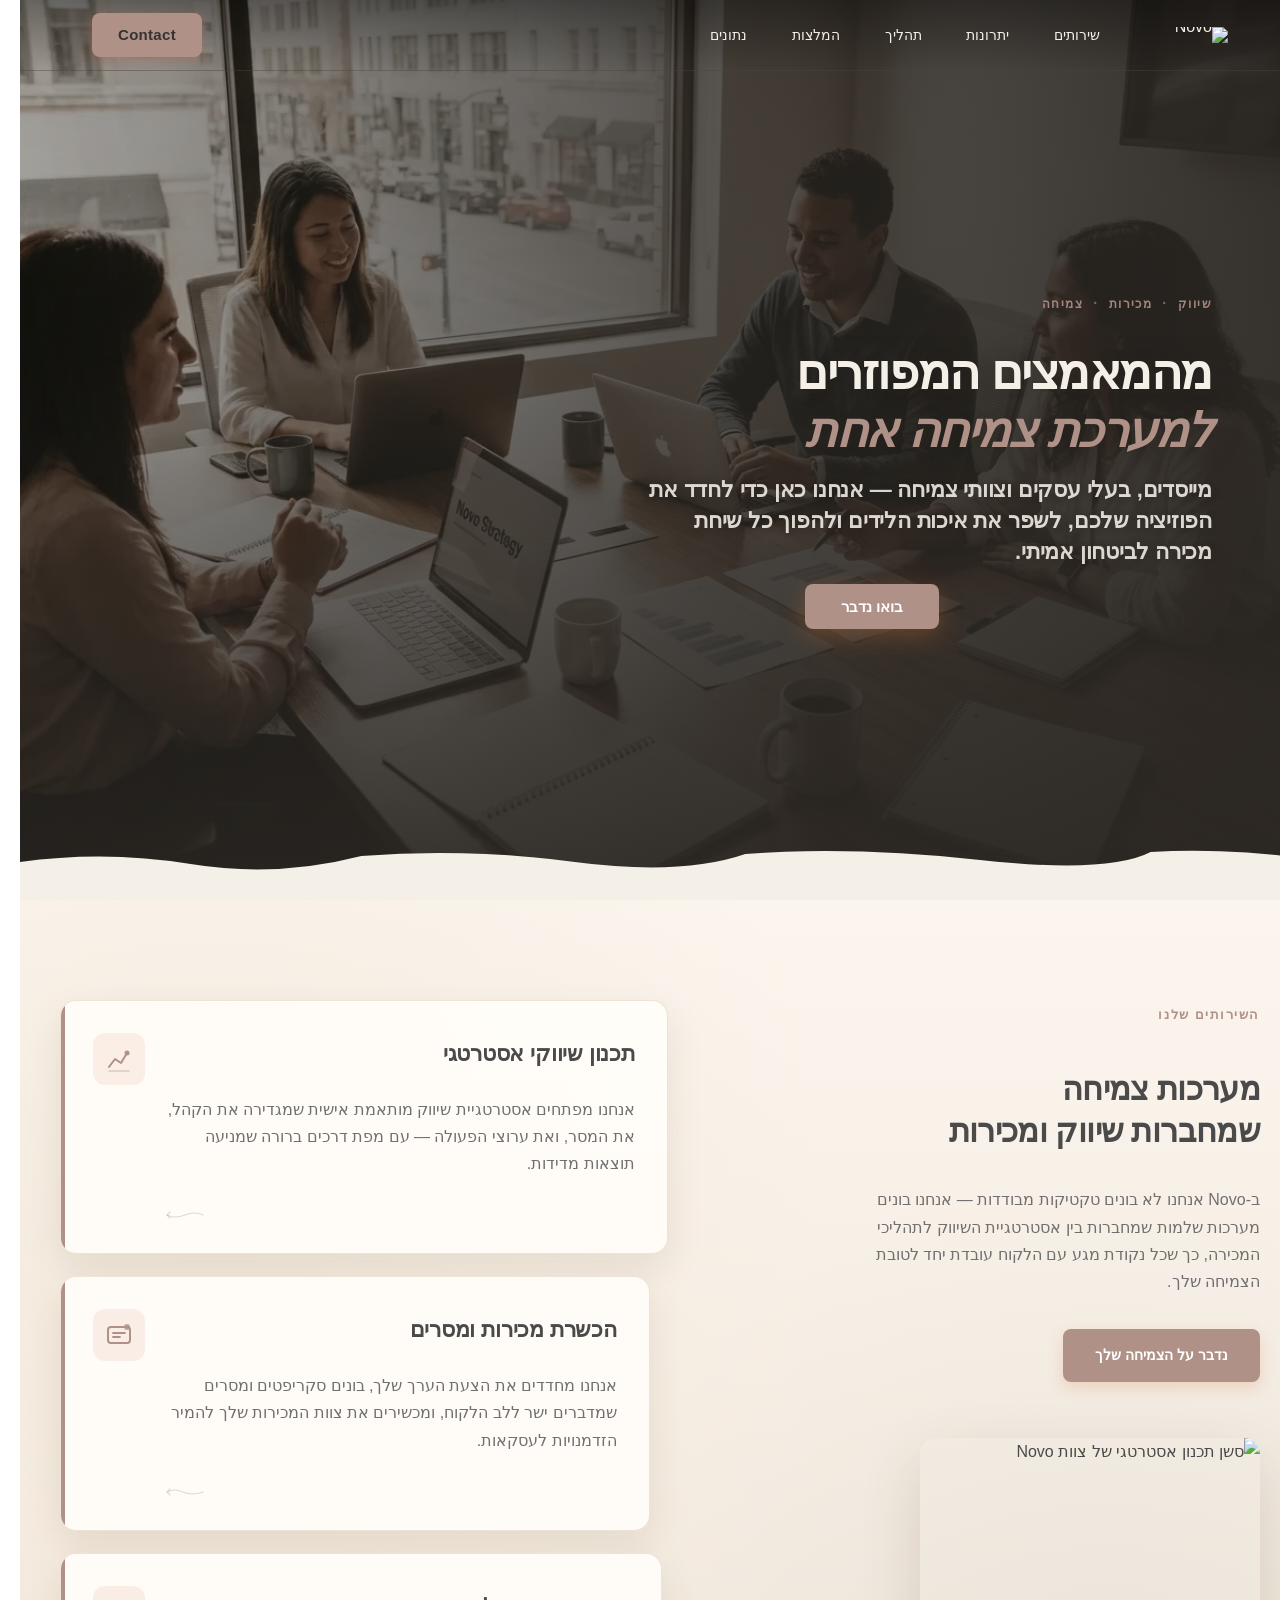
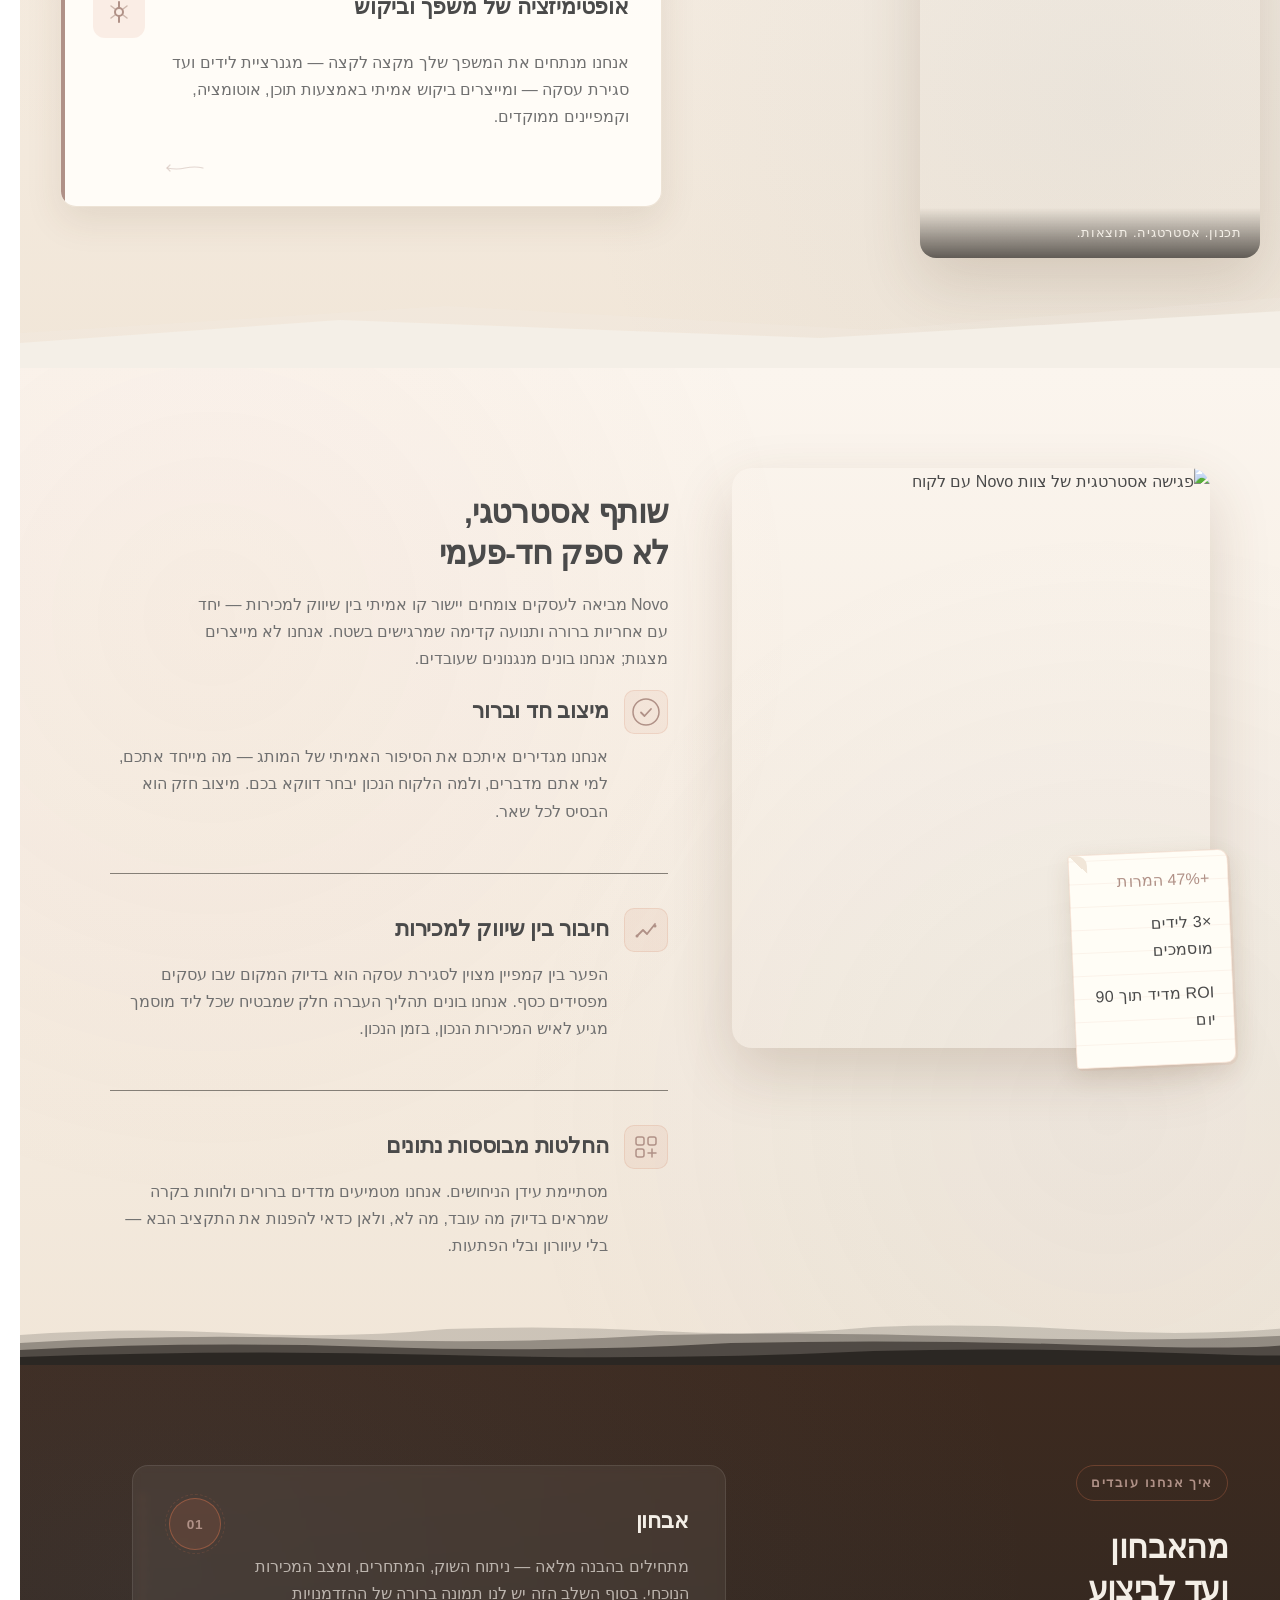
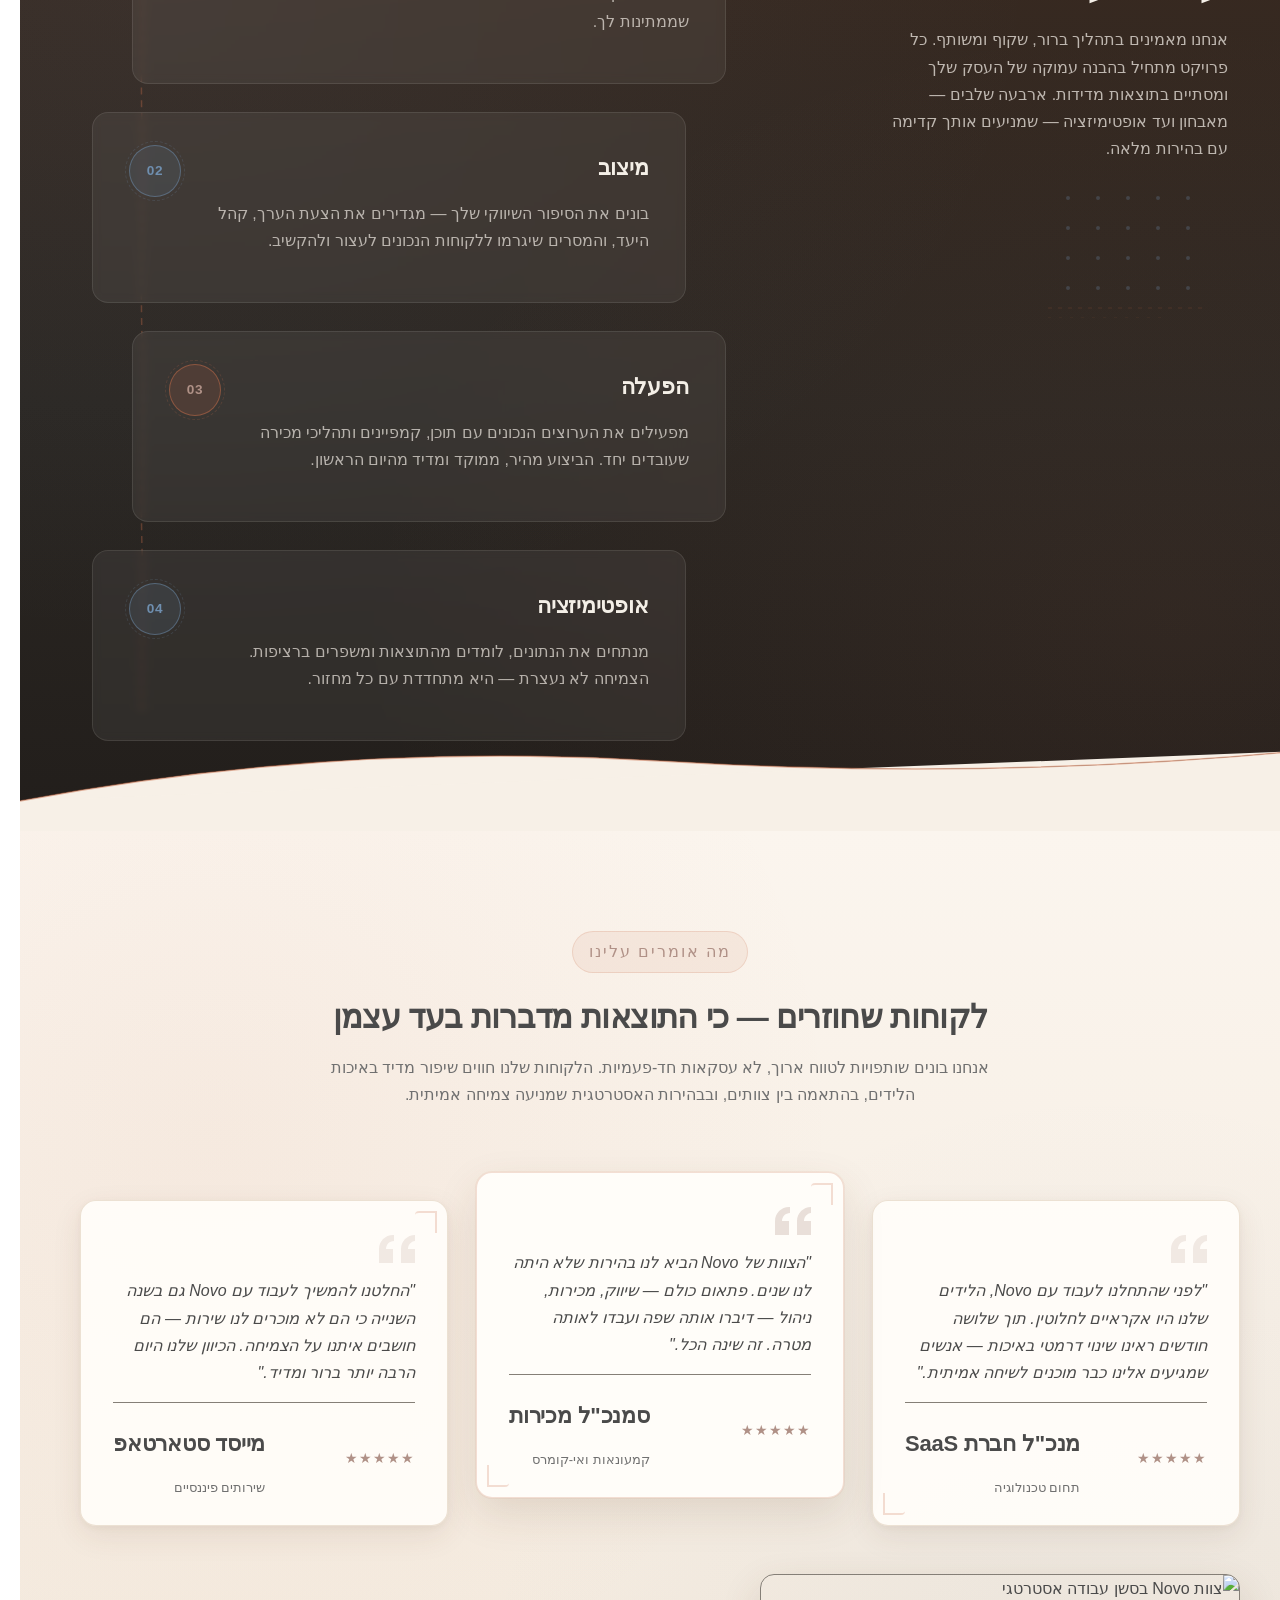
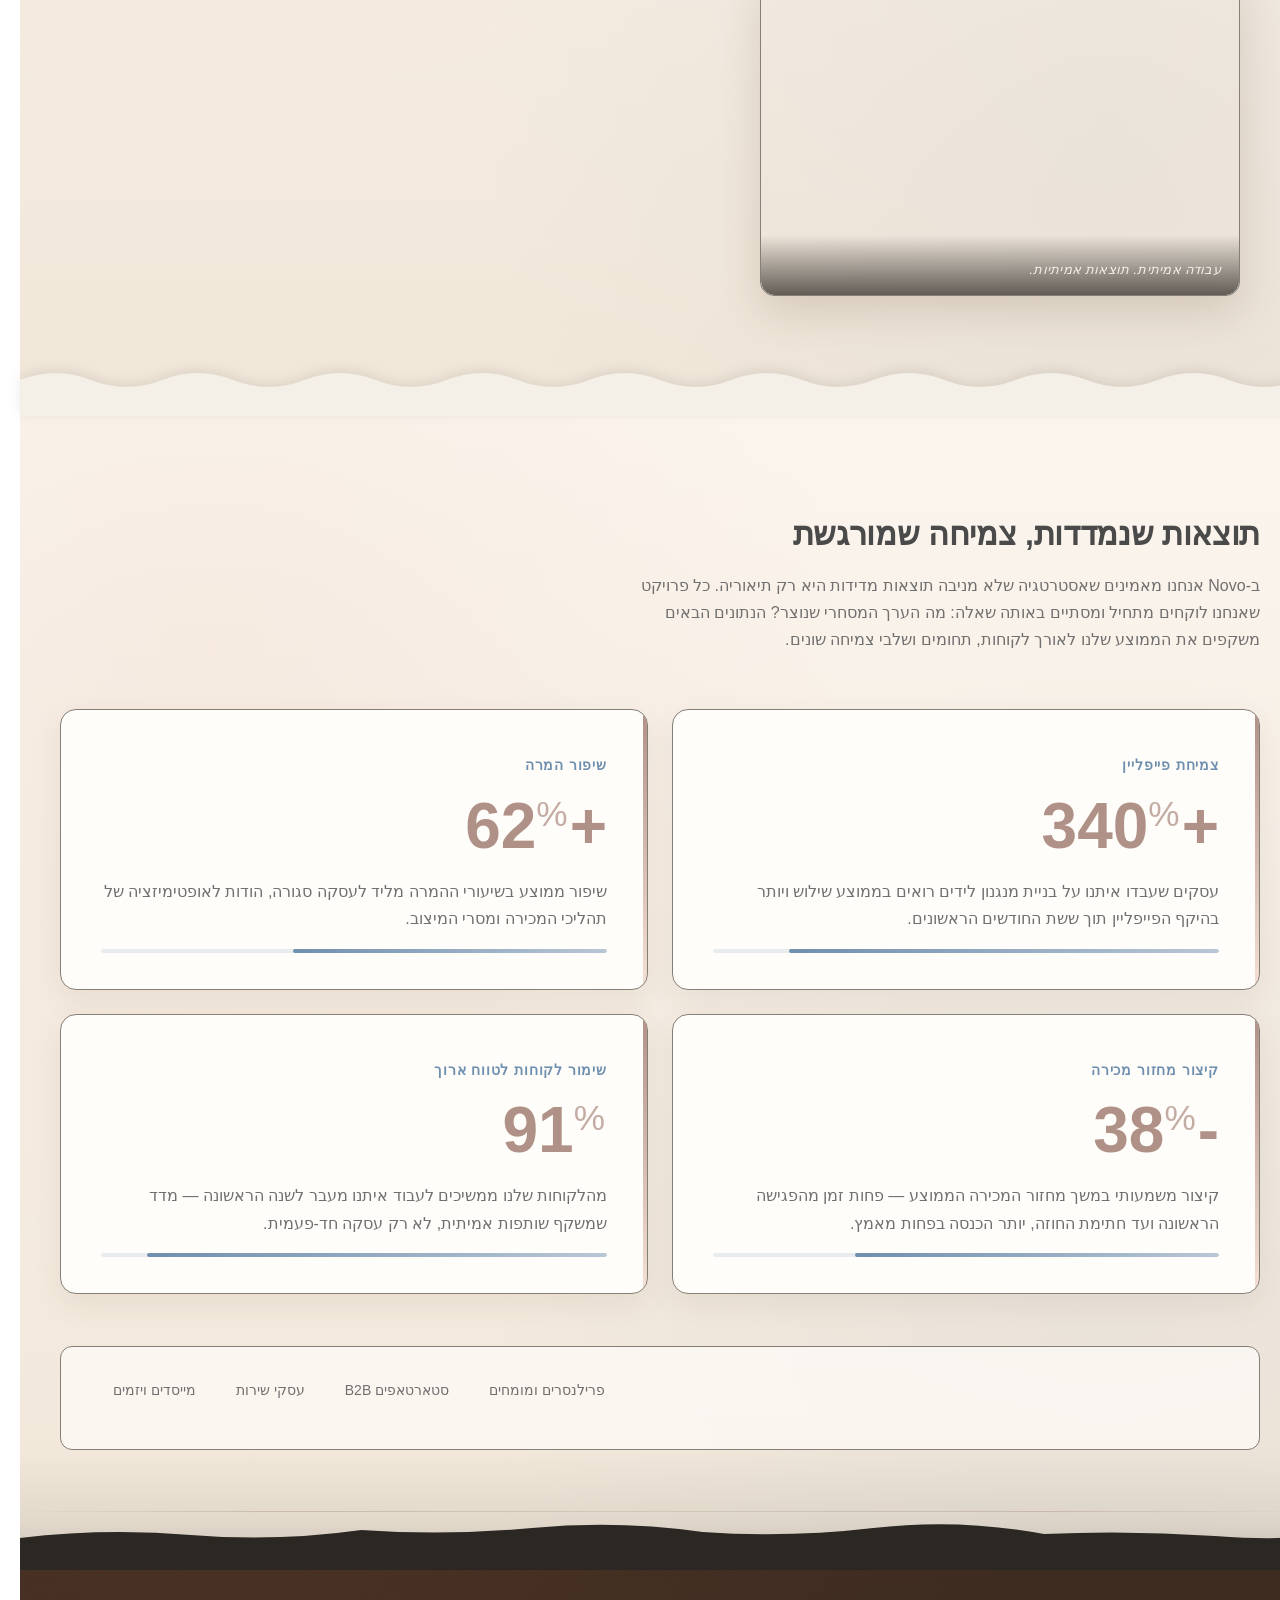
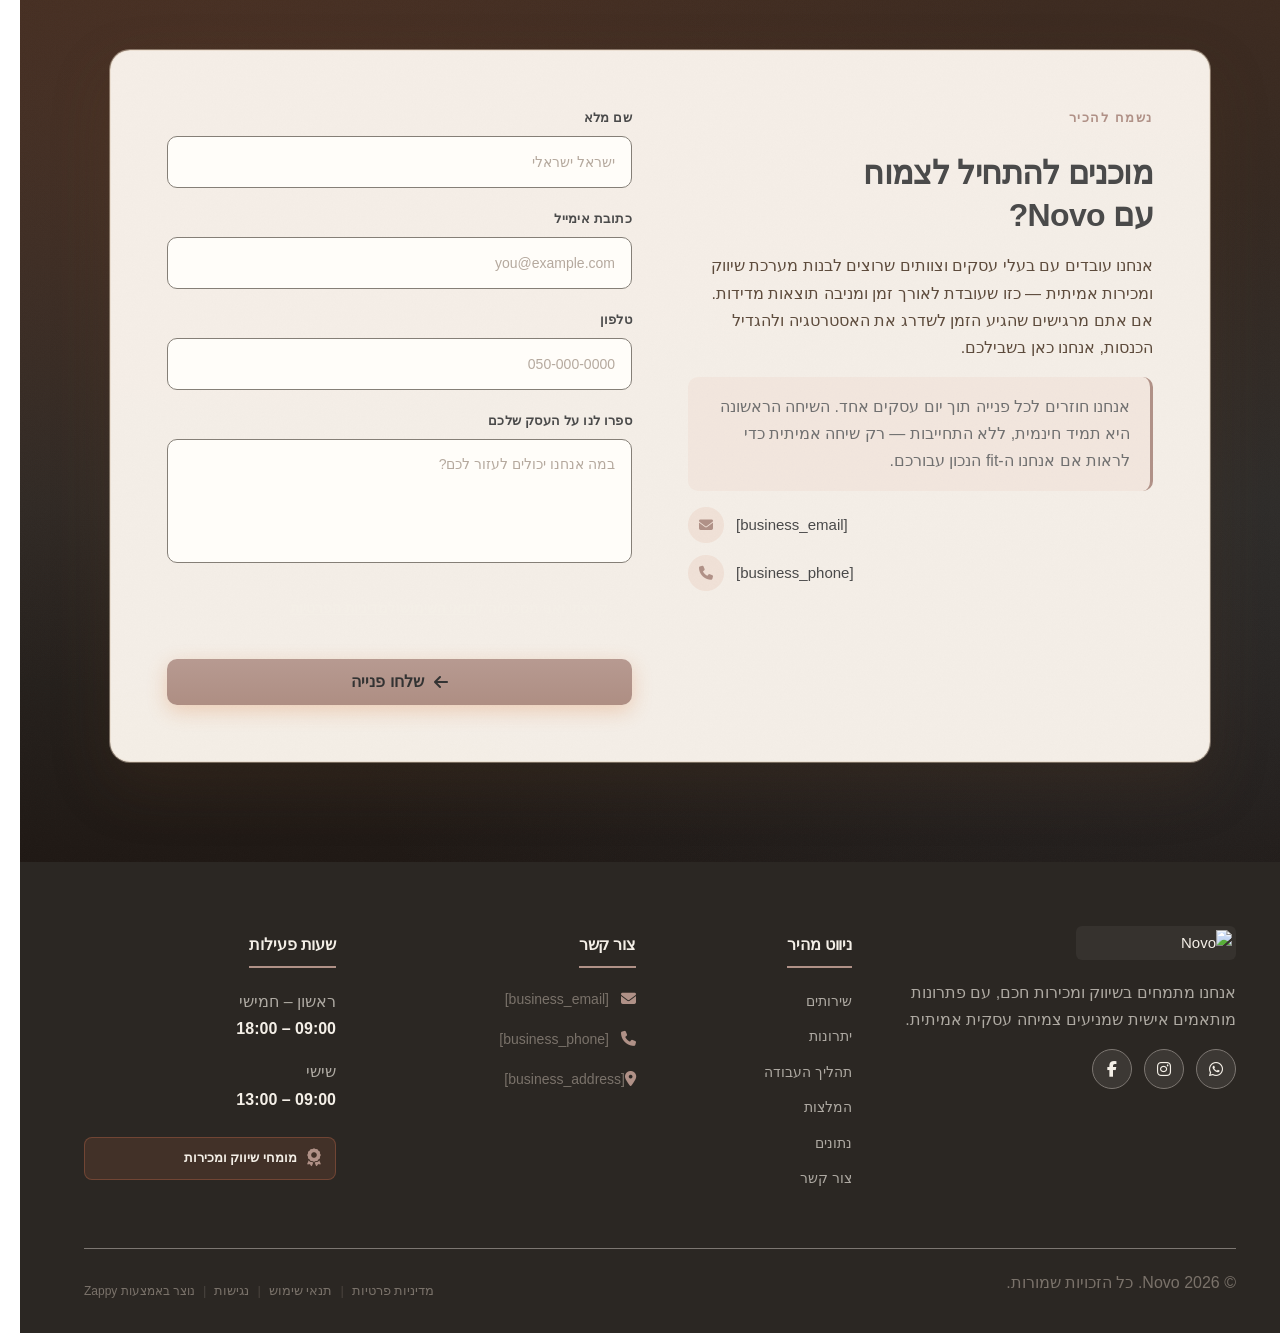
==== commit 1bac59f4: "Background sync: Progressive GitHub Sync" ====
--- a/public/index.html
+++ b/public/index.html
@@ -1 +1 @@
-<!doctype html><html dir="rtl" lang="he"><head><meta charset="UTF-8"><meta content="width=device-width,initial-scale=1" name="viewport"><meta content="index, follow" name="robots"><title>novo platform inc — Novo</title><meta content="A marketing and sales agency focused on helping businesses grow through strategic marketing and sales solutions. The agency appears to be looking for a high-con" name="description"><meta content="novo platform inc, novo banco nbnet, Novo, novo" name="keywords"><link href="/assets/favicon.ico" rel="icon" type="image/x-icon"><link href="/assets/favicon-16x16.png" rel="icon" type="image/png" sizes="16x16"><link href="/assets/favicon-32x32.png" rel="icon" type="image/png" sizes="32x32"><link href="/assets/favicon-48x48.png" rel="icon" type="image/png" sizes="48x48"><link href="/assets/favicon-192x192.png" rel="icon" type="image/png" sizes="192x192"><link href="/assets/favicon-512x512.png" rel="icon" type="image/png" sizes="512x512"><link href="/assets/apple-touch-icon.png" rel="apple-touch-icon"><script>!function(){"use strict";var t="89488ac2-c0d1-449c-a94c-e8752036ae5c",e="https://api.zappy5.com/api/analytics/track",a=18e5,n=2592e6,o=!0,i=!0,r=!0;var s=function(){var e="zappy_visitor_"+t,a=null;try{if(a=localStorage.getItem(e)){var o=JSON.parse(a),i=Date.now();if(i-o.created<n)return o.lastSeen=i,localStorage.setItem(e,JSON.stringify(o)),o.id}}catch(t){console.warn("Zappy Analytics: LocalStorage not available")}var r="zv_"+Date.now()+"_"+Math.random().toString(36).substr(2,9);try{localStorage.setItem(e,JSON.stringify({id:r,created:Date.now(),lastSeen:Date.now()}))}catch(t){}return r}(),c=function(){var e="zappy_session_"+t,n=null;try{if(n=sessionStorage.getItem(e)){var o=JSON.parse(n),i=Date.now();if(i-o.timestamp<a)return o.timestamp=i,sessionStorage.setItem(e,JSON.stringify(o)),o.id}}catch(t){console.warn("Zappy Analytics: SessionStorage not available")}var r="zs_"+Date.now()+"_"+Math.random().toString(36).substr(2,9);try{sessionStorage.setItem(e,JSON.stringify({id:r,timestamp:Date.now()}))}catch(t){}return r}();function l(a,n){n=n||{};var o={website_id:t,event_type:a,page_path:window.location.pathname,referrer:document.referrer||"direct",visitor_id:s,session_id:c,metadata:n};if(navigator.sendBeacon){var i=new Blob([JSON.stringify(o)],{type:"application/json"});navigator.sendBeacon(e,i)}else fetch(e,{method:"POST",headers:{"Content-Type":"application/json"},body:JSON.stringify(o),keepalive:!0}).catch(function(t){console.warn("Zappy Analytics: Failed to track event",t)})}o&&l("pageview",{title:document.title,url:window.location.href}),i&&document.addEventListener("click",function(t){var e=t.target;if("BUTTON"===e.tagName||e.closest("button")){var a="BUTTON"===e.tagName?e:e.closest("button");l("click",{element:"button",text:a.textContent.trim().substring(0,100),id:a.id||null,class:a.className||null})}else if("A"===e.tagName||e.closest("a")){var n="A"===e.tagName?e:e.closest("a");l("navigation",{element:"link",text:n.textContent.trim().substring(0,100),href:n.href,external:n.hostname!==window.location.hostname})}},!0),r&&document.addEventListener("submit",function(t){var e=t.target;l("form_submit",{form_id:e.id||null,form_name:e.name||null,form_action:e.action||null,form_method:e.method||"GET"})},!0);var d=Date.now();window.addEventListener("beforeunload",function(){l("page_unload",{time_on_page:Math.floor((Date.now()-d)/1e3),page_path:window.location.pathname})}),window.zappyAnalytics={track:l,getVisitorId:function(){return s},getSessionId:function(){return c}}}()</script><meta content="novo platform inc — Novo" property="og:title"><meta content="A marketing and sales agency focused on helping businesses grow through strategic marketing and sales solutions. The agency appears to be looking for a high-con" property="og:description"><meta content="website" property="og:type"><meta content="he_IL" property="og:locale"><meta content="summary_large_image" name="twitter:card"><meta content="novo platform inc — Novo" name="twitter:title"><meta content="A marketing and sales agency focused on helping businesses grow through strategic marketing and sales solutions. The agency appears to be looking for a high-con" name="twitter:description"><link href="https://cdnjs.cloudflare.com/ajax/libs/font-awesome/6.4.0/css/all.min.css" rel="stylesheet"><link href="/assets/favicon.ico" rel="icon" type="image/x-icon"><link href="/assets/favicon-16x16.png" rel="icon" type="image/png" sizes="16x16"><link href="/assets/favicon-32x32.png" rel="icon" type="image/png" sizes="32x32"><link href="/assets/favicon-48x48.png" rel="icon" type="image/png" sizes="48x48"><link href="/assets/favicon-192x192.png" rel="icon" type="image/png" sizes="192x192"><link href="/assets/favicon-512x512.png" rel="icon" type="image/png" sizes="512x512"><link href="/assets/apple-touch-icon.png" rel="apple-touch-icon"><link href="https://cdn.jsdelivr.net/npm/vanilla-cookieconsent@3/dist/cookieconsent.css" rel="stylesheet"><script src="https://cdn.jsdelivr.net/npm/vanilla-cookieconsent@3/dist/cookieconsent.umd.js"></script><script src="https://cdn.jsdelivr.net/gh/mickidum/acc_toolbar/acctoolbar/acctoolbar.min.js"></script><style data-zappy-section-v2-css="true">.index-hero-section{position:relative;width:100%;min-height:100vh;overflow:visible;background:#2b2723;color:var(--text-light);padding-bottom:80px;display:flex;align-items:center;direction:rtl}.index-hero-section .index-hero-bg-wrapper{position:absolute;inset:0;width:100%;height:100%;z-index:0;overflow:hidden}.index-hero-section .index-hero-bg{position:absolute;inset:0;width:100%;height:100%;background-size:cover;background-position:center;filter:saturate(.75) brightness(.88)}.index-hero-section .index-hero-scrim{position:absolute;inset:0;width:100%;height:100%;background-image:linear-gradient(to left,rgba(43,39,35,.92) 0,rgba(43,39,35,.72) 50%,rgba(43,39,35,.3) 100%),linear-gradient(to top,rgba(43,39,35,.85) 0,transparent 60%);z-index:1;pointer-events:none}.index-hero-section .index-hero-content-wrapper{position:relative;z-index:10;width:100%;max-width:1200px;margin:0 auto;padding:160px 48px 60px}.index-hero-section .index-hero-inner{max-width:680px;margin-inline-start:0;text-align:right}.index-hero-section .index-hero-eyebrow{display:flex;flex-direction:row;align-items:center;justify-content:flex-start;gap:10px;margin-bottom:28px;font-family:Manrope,sans-serif;font-size:.75rem;font-weight:600;letter-spacing:.12em;text-transform:uppercase;color:var(--primary);opacity:.9}.index-hero-section .index-hero-dot{color:var(--text-light);opacity:.4;font-size:.9rem}.index-hero-section .index-hero-h1{font-family:Fraunces,Cormorant,Georgia,'Times New Roman',serif;font-size:3.75rem;font-weight:400;letter-spacing:-.03em;line-height:1.1;color:var(--text-light);margin:0 0 24px 0;text-shadow:0 2px 24px rgba(43,39,35,.5)}.index-hero-section .index-hero-h1-accent{color:var(--primary);font-style:italic}.index-hero-section .index-hero-h3{font-family:Manrope,sans-serif;font-size:1.125rem;font-weight:400;line-height:1.7;color:var(--text-light);opacity:.88;margin:0 0 40px 0;max-width:580px;text-shadow:0 1px 8px rgba(43,39,35,.4)}.index-hero-section .index-hero-ctas{display:flex;flex-direction:row;align-items:center;gap:16px;flex-wrap:wrap}.index-hero-section .index-hero-btn-primary{display:inline-block;background:linear-gradient(180deg,#e38642 0,#d97835 100%);color:#fffdf9;padding:15px 36px;border-radius:8px;border:none;font-family:Manrope,sans-serif;font-weight:600;font-size:.9375rem;line-height:1;text-decoration:none;box-shadow:0 6px 24px rgba(217,120,53,.32);transition:all .3s ease;cursor:pointer;white-space:nowrap}.index-hero-section .index-hero-btn-primary:hover{transform:translateY(-3px);box-shadow:0 12px 32px rgba(217,120,53,.42);color:#fffdf9}.index-hero-section .index-hero-btn-secondary{display:inline-block;background:rgba(244,239,231,.1);color:var(--text-light);padding:14px 34px;border-radius:8px;border:1px solid rgba(244,239,231,.3);font-family:Manrope,sans-serif;font-weight:500;font-size:.9375rem;line-height:1;text-decoration:none;backdrop-filter:blur(4px);transition:all .3s ease;cursor:pointer;white-space:nowrap}.index-hero-section .index-hero-btn-secondary:hover{background:rgba(244,239,231,.18);border-color:rgba(244,239,231,.55);transform:translateY(-3px);color:var(--text-light)}.index-hero-section .index-hero-divider-wrapper{position:absolute;bottom:0;left:0;width:100%;height:80px;pointer-events:none;z-index:5}.index-hero-section .index-hero-divider-wrapper svg{display:block;width:100%;height:100%}@media (max-width:768px){.index-hero-section{min-height:100vh;padding-bottom:60px}.index-hero-section .index-hero-content-wrapper{padding:110px 20px 40px}.index-hero-section .index-hero-inner{max-width:100%}.index-hero-section .index-hero-h1{font-size:2.4rem;line-height:1.15;margin-bottom:18px}.index-hero-section .index-hero-h3{font-size:1rem;margin-bottom:32px}.index-hero-section .index-hero-ctas{flex-direction:column;align-items:flex-start;gap:12px}.index-hero-section .index-hero-btn-primary,.index-hero-section .index-hero-btn-secondary{width:100%;text-align:center;padding:14px 24px}.index-hero-section .index-hero-eyebrow{margin-bottom:20px}.index-hero-section .index-hero-scrim{background-image:linear-gradient(to left,rgba(43,39,35,.95) 0,rgba(43,39,35,.85) 60%,rgba(43,39,35,.5) 100%),linear-gradient(to top,rgba(43,39,35,.9) 0,transparent 55%)}}</style><link href="/styles.css" rel="stylesheet"><style id="zappy-dropdown-submenu-styles">#navMenu li:has(.sub-menu),.nav-menu li:has(.sub-menu),.navbar li:has(.sub-menu),nav li:has(.sub-menu){position:relative}#navMenu .sub-menu,.nav-menu .sub-menu,.navbar .sub-menu,nav .sub-menu{display:block!important;position:absolute!important;top:100%;left:0;min-width:220px;background:#fff;border-radius:8px;box-shadow:0 8px 25px rgba(0,0,0,.15);padding:8px 0;opacity:0;visibility:hidden;transform:translateY(10px);transition:all .3s ease;z-index:1000;list-style:none;pointer-events:none}#navMenu li:hover>.sub-menu,.nav-menu li:hover>.sub-menu,.navbar li:hover>.sub-menu,nav li:hover>.sub-menu{opacity:1!important;visibility:visible!important;transform:translateY(0)!important;pointer-events:auto!important}.sub-menu li{list-style:none;margin:0;padding:0}.sub-menu a{display:block!important;padding:10px 16px!important;color:var(--text-dark,#333)!important;font-weight:500;text-decoration:none;white-space:nowrap;transition:background-color .2s}.sub-menu a:hover{background-color:#f5f5f5}[dir=rtl] .nav-menu .sub-menu,[dir=rtl] .navbar .sub-menu,[dir=rtl] nav .sub-menu,html[lang=ar] .nav-menu .sub-menu,html[lang=ar] .navbar .sub-menu,html[lang=ar] nav .sub-menu,html[lang=he] .nav-menu .sub-menu,html[lang=he] .navbar .sub-menu,html[lang=he] nav .sub-menu{left:auto!important;right:0!important}.sub-menu:empty,.sub-menu:not(:has(li)),.sub-menu:not(:has(li:not(.zappy-hidden-menu-item))){display:none!important;opacity:0!important;visibility:hidden!important;pointer-events:none!important}li:has(.menu-group-title):hover>.sub-menu{opacity:1!important;visibility:visible!important;transform:translateY(0)!important;pointer-events:auto!important}#navMenu>li>.menu-group-title,.nav-menu>li>.menu-group-title{display:inline-block;padding:.5rem 1rem;cursor:default;user-select:none}@media (max-width:768px){#navMenu .sub-menu,.nav-menu .sub-menu,.navbar .sub-menu,nav .sub-menu{position:static!important;transform:none!important;box-shadow:none!important;background:0 0!important;max-height:0;overflow:hidden;opacity:0;visibility:hidden;transition:max-height .3s ease,opacity .3s ease;padding:0!important;border-radius:0!important}.sub-menu.mobile-expanded{max-height:500px!important;opacity:1!important;visibility:visible!important;padding:8px 0 8px 16px!important}[dir=rtl] .sub-menu.mobile-expanded,html[lang=he] .sub-menu.mobile-expanded{padding:8px 16px 8px 0!important}#navMenu li:hover>.sub-menu,.nav-menu li:hover>.sub-menu,.navbar li:hover>.sub-menu,nav li:hover>.sub-menu{opacity:0;visibility:hidden;pointer-events:none}#navMenu li>.sub-menu.mobile-expanded,.nav-menu li>.sub-menu.mobile-expanded,.navbar li>.sub-menu.mobile-expanded,nav li>.sub-menu.mobile-expanded{opacity:1!important;visibility:visible!important;pointer-events:auto!important}#navMenu li:has(.sub-menu),.nav-menu li:has(.sub-menu),.navbar li:has(.sub-menu),nav li:has(.sub-menu){display:flex!important;flex-wrap:wrap!important;align-items:center!important;position:relative!important;min-height:44px!important}#navMenu li:has(.sub-menu)>a,.nav-menu li:has(.sub-menu)>a,.navbar li:has(.sub-menu)>a,nav li:has(.sub-menu)>a{flex:1!important;min-width:0!important}#navMenu li:has(.sub-menu)>.menu-group-title,.nav-menu li:has(.sub-menu)>.menu-group-title,.navbar li:has(.sub-menu)>.menu-group-title,nav li:has(.sub-menu)>.menu-group-title{flex:1!important;min-width:0!important;padding:0!important;line-height:inherit!important}#navMenu li:has(.sub-menu)>.sub-menu,.nav-menu li:has(.sub-menu)>.sub-menu,.navbar li:has(.sub-menu)>.sub-menu,nav li:has(.sub-menu)>.sub-menu{flex-basis:100%!important;width:100%!important}#navMenu li:has(.sub-menu)>a [class*=arrow],#navMenu li:has(.sub-menu)>a [class*=chevron],.nav-menu li:has(.sub-menu)>a .fa-angle-down,.nav-menu li:has(.sub-menu)>a .fa-chevron-down,.nav-menu li:has(.sub-menu)>a [class*=arrow],.nav-menu li:has(.sub-menu)>a [class*=chevron],nav li:has(.sub-menu)>a [class*=arrow],nav li:has(.sub-menu)>a [class*=chevron]{display:none!important;visibility:hidden!important}.mobile-submenu-toggle{display:flex!important;align-items:center!important;justify-content:center!important;width:44px!important;height:auto!important;background:0 0!important;border:none!important;cursor:pointer!important;color:var(--text-dark)!important;position:static!important;flex-shrink:0!important;align-self:stretch!important;z-index:2!important;padding:0!important;margin:0!important}.mobile-submenu-toggle::after{content:''!important;width:0!important;height:0!important;border-left:6px solid transparent!important;border-right:6px solid transparent!important;border-top:7px solid currentColor!important;transition:transform .3s ease!important}.mobile-submenu-toggle.expanded::after{transform:rotate(180deg)!important}.sub-menu a{padding:10px 0!important;display:block!important;color:var(--text-dark)!important}.navbar .sub-menu li a,.zappy-products-dropdown .sub-menu a,nav.navbar .sub-menu li a{color:var(--text-dark)!important}}@media (min-width:769px){.mobile-submenu-toggle{display:none!important}}</style><style id="mobile-lang-menu-deployed-css">@media (max-width:768px){.lang-switcher,.nav-container .lang-switcher,.nav-cta-container .lang-switcher,.nav-ecommerce-icons .lang-switcher,.nav-icons-left .lang-switcher,.navbar .lang-switcher,.navbar .nav-cta-container .lang-switcher{display:none!important}.mobile-lang-menu{width:100%;border-top:1px solid rgba(128,128,128,.2);padding:8px 0 0 0;margin-top:8px}.mobile-lang-toggle{display:flex!important;align-items:center;justify-content:space-between;width:100%;padding:12px 16px;background:0 0;border:none;cursor:pointer;font-size:15px;color:inherit;font-family:inherit}.mobile-lang-toggle::after{content:'';display:inline-block;width:8px;height:8px;border-right:2px solid currentColor;border-bottom:2px solid currentColor;transform:rotate(45deg);transition:transform .3s ease;margin-left:8px}.mobile-lang-toggle.expanded::after{transform:rotate(-135deg)}.mobile-lang-options{max-height:0;overflow:hidden;transition:max-height .3s ease}.mobile-lang-options.expanded{max-height:300px}.mobile-lang-option{display:flex!important;align-items:center;gap:10px;padding:10px 24px;text-decoration:none;color:inherit;font-size:14px;font-family:inherit}.mobile-lang-option:hover{background:rgba(128,128,128,.1)}.mobile-lang-option.active{font-weight:600;opacity:.7;pointer-events:none}.mobile-lang-option img{width:20px;height:20px;border-radius:50%}}@media (min-width:769px){.mobile-lang-menu{display:none!important}}</style><style id="zappy-widget-visibility">#mic-access-tool-box,#mic-access-tool-general-button,#mic-init-access-tool #mic-access-tool-box,#mic-init-access-tool #mic-access-tool-general-button,#mic-init-access-tool .mic-access-tool-general-button,._access-icon,._access-menu,.mic-access-tool-box,.mic-access-tool-general-button,div[id*=mic-access-tool-box]{display:none!important;visibility:hidden!important;opacity:0!important;pointer-events:none!important}</style></head><body><nav class="navbar" dir="rtl"><button class="mobile-toggle" aria-label="Menu" id="mobileToggle"><svg viewBox="0 0 24 24" fill="none" height="24" width="24" class="hamburger-icon"><path d="M3 12h18M3 6h18M3 18h18" stroke="currentColor" stroke-width="2" stroke-linecap="round"></path></svg><svg viewBox="0 0 24 24" fill="none" height="24" width="24" class="close-icon" style="display:none"><path d="M18 6L6 18M6 6l12 12" stroke="currentColor" stroke-width="2" stroke-linecap="round"></path></svg></button><button class="phone-header-btn" aria-label="Call" data-phone=""><svg viewBox="0 0 24 24" fill="currentColor" height="20" width="20"><path d="M22 16.92v3a2 2 0 0 1-2.18 2 19.79 19.79 0 0 1-8.63-3.07 19.5 19.5 0 0 1-6-6 19.79 19.79 0 0 1-3.07-8.67A2 2 0 0 1 4.11 2h3a2 2 0 0 1 2 1.72 12.84 12.84 0 0 0 .7 2.81 2 2 0 0 1-.45 2.11L8.09 9.91a16 16 0 0 0 6 6l1.27-1.27a2 2 0 0 1 2.11-.45 12.84 12.84 0 0 0 2.81.7A2 2 0 0 1 22 16.92z"></path></svg></button><div class="nav-container"><div class="nav-right-group"><div class="nav-brand"><a href="/" class="logo-link"><img alt="Novo" src="/assets/novo-logo.webp" class="logo"></a></div><ul class="nav-menu" id="navMenu"><li><a href="#services">שירותים</a></li><li><a href="#benefits">יתרונות</a></li><li><a href="#process">תהליך</a></li><li><a href="#testimonials">המלצות</a></li><li><a href="#stats">נתונים</a></li></ul></div><div class="nav-cta-container"><a href="#contact" class="nav-cta-btn">Contact</a></div></div></nav><script>window.addEventListener("load",function(){const e=document.querySelector(".navbar, nav, header");if(!e)return void console.log("[Navbar] Navbar element not found");let t=document.getElementById("mobileToggle")||document.querySelector(".mobile-toggle")||document.querySelector(".hamburger")||document.querySelector(".hamburger-menu")||document.querySelector(".menu-toggle")||document.querySelector(".burger-menu")||document.querySelector('[aria-label="Menu"]')||document.querySelector('[aria-label="תפריט"]');const o=document.querySelector(".phone-header-btn"),n=window.getComputedStyle(e);let r=n.backgroundColor;if(console.log("[Navbar] Initial navbar background:",r),"transparent"===r||"rgba(0, 0, 0, 0)"===r||r.startsWith("rgba")&&r.includes(", 0)")){const e=n.backgroundImage;if(e&&"none"!==e)console.log("[Navbar] Navbar has background image/gradient, using dark text"),r="rgb(240, 240, 240)";else{const e=window.getComputedStyle(document.body).backgroundColor;console.log("[Navbar] Navbar transparent, using body background:",e),r=e}}const i=r.match(/\d+/g);if(i&&i.length>=3){const e=(.299*parseInt(i[0])+.587*parseInt(i[1])+.114*parseInt(i[2]))/255;console.log("[Navbar] Mobile button colors preserved from Claude CSS (luminance:",e.toFixed(2)+")");const n=document.createElement("style");n.id="zappy-mobile-nav-fix";document.documentElement.lang;document.documentElement.dir,n.textContent='\n        /* Hide mobile buttons on desktop, show only on mobile */\n        @media (min-width: 769px) {\n          .mobile-toggle,\n          .phone-header-btn {\n            display: none !important;\n          }\n        }\n        \n        /* Show and position mobile buttons correctly on mobile */\n        @media (max-width: 768px) {\n          .mobile-toggle,\n          .phone-header-btn {\n            position: absolute !important;\n            top: 50% !important;\n            transform: translateY(-50%) !important;\n            z-index: 1001 !important;\n            display: flex !important;\n            align-items: center !important;\n            justify-content: center !important;\n            width: 36px !important;\n            height: 36px !important;\n            border-radius: 50% !important;\n            border: none !important;\n            cursor: pointer !important;\n            padding: 6px !important;\n            background: none !important;\n            color: var(--nav-text, var(--text-dark)) !important;\n          }\n          \n          /* LTR positioning (default): hamburger LEFT, phone RIGHT */\n          html:not([dir="rtl"]):not([lang="he"]):not([lang="ar"]) .mobile-toggle,\n          html[dir="ltr"] .mobile-toggle {\n            left: 12px !important;\n            right: auto !important;\n          }\n          html:not([dir="rtl"]):not([lang="he"]):not([lang="ar"]) .phone-header-btn,\n          html[dir="ltr"] .phone-header-btn {\n            right: 12px !important;\n            left: auto !important;\n          }\n          \n          /* RTL positioning: hamburger RIGHT, phone LEFT */\n          html[dir="rtl"] .mobile-toggle,\n          html[lang="he"] .mobile-toggle,\n          html[lang="ar"] .mobile-toggle {\n            right: 12px !important;\n            left: auto !important;\n          }\n          html[dir="rtl"] .phone-header-btn,\n          html[lang="he"] .phone-header-btn,\n          html[lang="ar"] .phone-header-btn {\n            left: 12px !important;\n            right: auto !important;\n          }\n          \n          /* CRITICAL: Ensure nav-container has min-height on mobile */\n          /* All children are positioned absolutely/fixed on mobile, so height:auto collapses to 0 */\n          .nav-container {\n            min-height: 70px !important;\n            position: relative !important;\n          }\n          \n          /* Ensure SVG icons are properly sized and inherit color */\n          .mobile-toggle svg,\n          .phone-header-btn svg {\n            width: 24px !important;\n            height: 24px !important;\n            /* Don\'t force display - let JavaScript control hamburger/close toggle */\n          }\n          \n          /* Reset nav-cta-container on mobile - remove desktop box-shadow/padding */\n          /* that creates a visible ghost box when CTA button is hidden */\n          .nav-cta-container {\n            box-shadow: none !important;\n            padding: 0 !important;\n          }\n          \n          /* Hide nav-cta-container entirely on mobile when there\'s no lang-switcher */\n          /* (only the CTA button is inside, and it\'s hidden on mobile) */\n          .nav-cta-container:not(:has(.lang-switcher)) {\n            display: none !important;\n          }\n          \n          /* CRITICAL: Prevent hero image fade gradient from bleeding over headline text */\n          /* The .image-fade-gradient has bottom: -30px (extends below parent) */\n          /* On mobile stacked layout, this overlaps the h1 text below the image */\n          .hero-image-column {\n            overflow: hidden !important;\n          }\n          .image-fade-gradient {\n            bottom: 0 !important;\n          }\n          \n          /* Hide desktop language switcher on mobile - hamburger menu handles it */\n          /* High specificity to override stored CSS */\n          .lang-switcher,\n          .nav-cta-container .lang-switcher,\n          .nav-container .lang-switcher,\n          .navbar .lang-switcher,\n          .navbar .nav-cta-container .lang-switcher {\n            display: none !important;\n          }\n        }\n      ';const r=document.getElementById("zappy-mobile-nav-fix");r&&r.remove(),document.head.appendChild(n),console.log("[Navbar] Critical CSS injected for mobile nav positioning");const l=window.innerWidth<=768;if(t){const e=t.querySelector(".hamburger-icon"),o=t.querySelector(".close-icon");e&&(e.style.setProperty("width","24px","important"),e.style.setProperty("height","24px","important"),e.style.setProperty("display","block","important")),o&&(o.style.setProperty("width","24px","important"),o.style.setProperty("height","24px","important"),o.style.setProperty("display","none","important")),l?(t.style.setProperty("position","absolute","important"),t.style.setProperty("top","50%","important"),t.style.setProperty("transform","translateY(-50%)","important"),t.style.setProperty("z-index","1001","important"),t.style.removeProperty("left"),t.style.removeProperty("right"),console.log("[Navbar] Mobile toggle positioning applied (mobile viewport)")):(t.style.removeProperty("position"),t.style.removeProperty("top"),t.style.removeProperty("transform"),t.style.removeProperty("z-index"),t.style.removeProperty("left"),t.style.removeProperty("right"),console.log("[Navbar] Desktop viewport - cleared mobile toggle inline positioning"))}if(o){const e=o.querySelector("svg");e&&(e.style.width="24px",e.style.height="24px",e.setAttribute("width","24"),e.setAttribute("height","24")),l?(o.style.setProperty("position","absolute","important"),o.style.setProperty("top","50%","important"),o.style.setProperty("transform","translateY(-50%)","important"),o.style.setProperty("z-index","1001","important"),o.style.removeProperty("left"),o.style.removeProperty("right"),console.log("[Navbar] Phone button positioning applied (mobile viewport)")):(o.style.removeProperty("position"),o.style.removeProperty("top"),o.style.removeProperty("transform"),o.style.removeProperty("z-index"),o.style.removeProperty("left"),o.style.removeProperty("right"),console.log("[Navbar] Desktop viewport - cleared phone button inline positioning"))}}else console.log("[Navbar] Could not parse background color:",r);t=document.getElementById("mobileToggle")||document.querySelector(".mobile-toggle")||document.querySelector(".hamburger")||document.querySelector(".hamburger-menu")||document.querySelector(".menu-toggle")||document.querySelector(".burger-menu")||document.querySelector('[aria-label="Menu"]')||document.querySelector('[aria-label="תפריט"]');const l=document.getElementById("navMenu")||document.querySelector(".nav-menu")||document.querySelector(".nav-links")||document.querySelector("nav ul:not(.submenu)");if(!t||!l)return void console.log("[Navbar] Mobile toggle or menu not found:",{toggle:!!t,menu:!!l});l.id||(l.id="navMenu"),console.log("[Navbar] Initializing mobile menu...");const a=t.cloneNode(!0);t.parentNode.replaceChild(a,t),a.addEventListener("click",function(e){e.preventDefault(),e.stopPropagation();const t=this.querySelector(".hamburger-icon"),o=this.querySelector(".close-icon");l.classList.contains("active")?(l.classList.remove("active"),t&&t.style.setProperty("display","block","important"),o&&o.style.setProperty("display","none","important"),document.body.style.overflow="",console.log("[Navbar] Menu closed")):(l.classList.add("active"),t&&t.style.setProperty("display","none","important"),o&&o.style.setProperty("display","block","important"),document.body.style.overflow="hidden",console.log("[Navbar] Menu opened"))}),l.querySelectorAll("a").forEach(function(e){e.addEventListener("click",function(){if("#"===this.getAttribute("href"))return;const e=a.querySelector(".hamburger-icon"),t=a.querySelector(".close-icon");l.classList.remove("active"),e&&e.style.setProperty("display","block","important"),t&&t.style.setProperty("display","none","important"),document.body.style.overflow="",console.log("[Navbar] Menu closed (link clicked)")})});var s=l.querySelectorAll(".dropdown-toggle");s.forEach(function(e){e.addEventListener("click",function(e){e.preventDefault(),e.stopPropagation();var t=this.closest(".nav-dropdown");t&&(t.parentNode.querySelectorAll(".nav-dropdown.open").forEach(function(e){e!==t&&e.classList.remove("open")}),t.classList.toggle("open"),console.log("[Navbar] Dropdown toggled:",t.classList.contains("open")?"open":"closed"))})}),document.addEventListener("click",function(e){e.target.closest(".nav-dropdown")||document.querySelectorAll(".nav-dropdown.open").forEach(function(e){e.classList.remove("open")})}),console.log("[Navbar] Dropdown handlers initialized for "+s.length+" dropdowns"),o&&o.addEventListener("click",function(){const e=document.querySelectorAll('a[href^="tel:"]'),t=e.length>0?e[0].getAttribute("href").replace("tel:",""):"[business_phone]";window.location.href="tel:"+t,console.log("[Navbar] Phone button clicked")}),console.log("[Navbar] Mobile menu initialized successfully");const p=function(){const e=document.querySelector(".whatsapp-float");e&&(window.innerWidth>=769?(e.style.setProperty("display","none","important"),e.style.setProperty("visibility","hidden","important"),e.style.setProperty("opacity","0","important"),e.style.setProperty("pointer-events","none","important"),console.log("[WhatsApp] Button hidden on desktop")):(e.style.removeProperty("display"),e.style.removeProperty("visibility"),e.style.removeProperty("opacity"),e.style.removeProperty("pointer-events"),console.log("[WhatsApp] Button visible on mobile")))};let c;p(),window.addEventListener("resize",function(){clearTimeout(c),c=setTimeout(p,100)})})</script><main><section class="index-hero-section" data-layout-spec="בית-hero" dir="rtl" id="zappy-section-0" data-hero-type="fullscreen-card" data-zappy-section="true" style="opacity:1"><div class="index-hero-bg-wrapper"><div class="index-hero-bg" style="background-image:url('assets/site-index-hero-image-1.webp');background-size:cover;background-position:center;width:100%;height:100%"></div><div class="index-hero-scrim"></div></div><div class="index-hero-content-wrapper"><div class="index-hero-inner"><div class="index-hero-eyebrow"><span>שיווק</span><span class="index-hero-dot">·</span><span>מכירות</span><span class="index-hero-dot">·</span><span>צמיחה</span></div><h1 class="index-hero-h1">מהמאמצים המפוזרים<br><span class="index-hero-h1-accent">למערכת צמיחה אחת</span></h1><h3 class="index-hero-h3">מייסדים, בעלי עסקים וצוותי צמיחה — אנחנו כאן כדי לחדד את הפוזיציה שלכם, לשפר את איכות הלידים ולהפוך כל שיחת מכירה לביטחון אמיתי.</h3><div class="index-hero-ctas" style="text-align:center !important;display:flex !important;justify-content:center !important;align-items:flex-start !important;width:100% !important"><a href="#contact" class="btn-primary btn index-hero-btn-primary" data-element-id="btn-1774513350646-tv0dncgs0" data-element-type="button" data-native-element="true" data-text-color="light" style="border-color:rgb(176, 145, 135) !important;color:var(--light-text, #ffffff) !important;background-color:rgb(176, 145, 135) !important;background-image:none !important">בואו נדבר</a></div></div></div><div class="index-hero-divider-wrapper"><svg viewBox="0 0 1200 80" aria-hidden="true" xmlns="http://www.w3.org/2000/svg" preserveAspectRatio="none"><path d="M0,80 L0,42 Q80,30 160,44 T320,36 Q420,28 520,42 T680,34 Q780,26 900,40 T1060,32 Q1130,28 1200,38 L1200,80 Z" fill="#F4EFE7"></path></svg></div></section><section class="index-services-section" data-layout-spec="בית-services" dir="rtl" id="services"><div class="index-services-container"><div class="index-services-start-col"><div class="index-services-text-block" style="text-align:center !important;display:flex !important;justify-content:center !important;align-items:flex-start !important;width:100% !important"><p><span class="index-services-label">השירותים שלנו</span></p><h2 class="index-services-h2">מערכות צמיחה<br>שמחברות שיווק ומכירות</h2><p class="index-services-intro">ב-Novo אנחנו לא בונים טקטיקות מבודדות — אנחנו בונים מערכות שלמות שמחברות בין אסטרטגיית השיווק לתהליכי המכירה, כך שכל נקודת מגע עם הלקוח עובדת יחד לטובת הצמיחה שלך.</p><p><a href="#contact" class="btn-primary index-services-cta" data-element-id="btn-1774513201997-pm9s93xpk" data-element-type="button" data-native-element="true" data-text-color="light" style="border-color:rgb(176, 145, 135) !important;color:var(--light-text, #ffffff) !important;background-color:rgb(176, 145, 135) !important;background-image:none !important">נדבר על הצמיחה שלך</a></p></div><div class="index-services-image-tile"><img alt="סשן תכנון אסטרטגי של צוות Novo" src="/assets/site-index-services-image-1.webp" class="zappy-editable-image" data-context="A warm, editorial-style overhead photo of a collaborative marketing strategy session: open notebooks with handwritten notes, printed campaign plans, coffee cups, sticky notes, and hands reviewing materials on a light wooden table. Warm natural light, sand and terracotta tones, professional yet human atmosphere suitable for a strategic marketing and sales agency." data-element-id="img-1774513202004-27qgdzm3e" data-element-type="image" data-original-position="static" data-placeholder="index-services-image-1" height="560" style="position:relative" width="420"><div class="index-services-image-caption">תכנון. אסטרטגיה. תוצאות.</div></div></div><div class="index-services-cards-col zappy-vertical-grid"><article class="index-services-card index-services-card--1"><div class="index-services-card-icon"><svg viewBox="0 0 28 28" aria-hidden="true" xmlns="http://www.w3.org/2000/svg" fill="none" height="28" width="28" data-element-type="icon" data-icon-type="svg"><path d="M4 22 L10 14 L16 18 L22 8" stroke="currentColor" stroke-width="2" stroke-linecap="round" stroke-linejoin="round"></path><circle cx="22" cy="8" r="2.5" fill="currentColor"></circle><path d="M4 26 H24" stroke="currentColor" stroke-width="1.5" stroke-linecap="round" opacity="0.4"></path></svg></div><div class="index-services-card-body"><h3 class="index-services-card-title">תכנון שיווקי אסטרטגי</h3><p class="index-services-card-desc">אנחנו מפתחים אסטרטגיית שיווק מותאמת אישית שמגדירה את הקהל, את המסר, ואת ערוצי הפעולה — עם מפת דרכים ברורה שמניעה תוצאות מדידות.</p><div class="index-services-card-arrow"><svg viewBox="0 0 40 16" aria-hidden="true" xmlns="http://www.w3.org/2000/svg" fill="none" height="16" width="40" data-element-type="icon" data-icon-type="svg"><path d="M38 8 Q30 4 20 8 Q10 12 2 8" fill="none" opacity="0.5" stroke="currentColor" stroke-linecap="round" stroke-width="1.2"></path><path d="M5 5 L2 8 L5 11" fill="none" opacity="0.5" stroke="currentColor" stroke-linecap="round" stroke-width="1.2" stroke-linejoin="round"></path></svg></div></div></article><article class="index-services-card index-services-card--2"><div class="index-services-card-icon"><svg viewBox="0 0 28 28" aria-hidden="true" xmlns="http://www.w3.org/2000/svg" fill="none" height="28" width="28" data-element-type="icon" data-icon-type="svg"><rect height="16" rx="3" stroke="currentColor" stroke-width="2" width="22" x="3" y="6"></rect><path d="M8 12 H20 M8 16 H15" stroke="currentColor" stroke-width="1.8" stroke-linecap="round"></path><circle cx="22" cy="6" r="3" fill="currentColor" opacity="0.8"></circle></svg></div><div class="index-services-card-body"><h3 class="index-services-card-title">הכשרת מכירות ומסרים</h3><p class="index-services-card-desc">אנחנו מחדדים את הצעת הערך שלך, בונים סקריפטים ומסרים שמדברים ישר ללב הלקוח, ומכשירים את צוות המכירות שלך להמיר הזדמנויות לעסקאות.</p><div class="index-services-card-arrow"><svg viewBox="0 0 40 16" aria-hidden="true" xmlns="http://www.w3.org/2000/svg" fill="none" height="16" width="40" data-element-type="icon" data-icon-type="svg"><path d="M38 8 Q28 12 18 8 Q10 4 2 8" fill="none" opacity="0.5" stroke="currentColor" stroke-linecap="round" stroke-width="1.2"></path><path d="M5 5 L2 8 L5 11" fill="none" opacity="0.5" stroke="currentColor" stroke-linecap="round" stroke-width="1.2" stroke-linejoin="round"></path></svg></div></div></article><article class="index-services-card index-services-card--3"><div class="index-services-card-icon"><svg viewBox="0 0 28 28" aria-hidden="true" xmlns="http://www.w3.org/2000/svg" fill="none" height="28" width="28" data-element-type="icon" data-icon-type="svg"><path d="M14 4 L14 10 M14 18 L14 24" stroke="currentColor" stroke-width="2" stroke-linecap="round"></path><circle cx="14" cy="14" r="4" stroke="currentColor" stroke-width="2"></circle><path d="M6 8 L10 11 M18 17 L22 20" stroke="currentColor" stroke-width="1.5" stroke-linecap="round" opacity="0.6"></path><path d="M22 8 L18 11 M10 17 L6 20" stroke="currentColor" stroke-width="1.5" stroke-linecap="round" opacity="0.6"></path></svg></div><div class="index-services-card-body"><h3 class="index-services-card-title">אופטימיזציה של משפך וביקוש</h3><p class="index-services-card-desc">אנחנו מנתחים את המשפך שלך מקצה לקצה — מגנרציית לידים ועד סגירת עסקה — ומייצרים ביקוש אמיתי באמצעות תוכן, אוטומציה, וקמפיינים ממוקדים.</p><div class="index-services-card-arrow"><svg viewBox="0 0 40 16" aria-hidden="true" xmlns="http://www.w3.org/2000/svg" fill="none" height="16" width="40" data-element-type="icon" data-icon-type="svg"><path d="M38 8 Q30 6 20 8 Q12 10 2 8" fill="none" opacity="0.5" stroke="currentColor" stroke-linecap="round" stroke-width="1.2"></path><path d="M5 5 L2 8 L5 11" fill="none" opacity="0.5" stroke="currentColor" stroke-linecap="round" stroke-width="1.2" stroke-linejoin="round"></path></svg></div></div></article></div></div><div class="index-services-divider-wrapper"><svg viewBox="0 0 1440 90" aria-hidden="true" xmlns="http://www.w3.org/2000/svg" preserveAspectRatio="none"><path d="M0,90 L0,55 L480,28 L960,52 L1440,18 L1440,90 Z" fill="#F4EFE7" opacity="0.18"></path><path d="M0,90 L0,65 L360,42 L900,60 L1440,32 L1440,90 Z" fill="#F4EFE7"></path></svg></div></section><section class="index-benefits-section" data-layout-spec="בית-benefits" dir="rtl" id="benefits"><div class="index-benefits-container"><div class="index-benefits-inner"><div class="index-benefits-photo-col"><div class="index-benefits-frame"><img alt="פגישה אסטרטגית של צוות Novo עם לקוח" src="/assets/site-index-benefits-image-1.webp" data-context="A warm, intimate editorial photo of a strategic marketing meeting — two professionals (a consultant and a client/founder) reviewing documents or a laptop at a wooden desk, warm natural light, notebooks and coffee visible, premium and human feel, muted warm tones, Israeli business context" data-placeholder="index-benefits-image-1" height="680" width="560"><div class="index-benefits-note"><p class="index-benefits-note-line">+47% המרות</p><p class="index-benefits-note-line">×3 לידים מוסמכים</p><p class="index-benefits-note-line">ROI מדיד תוך 90 יום</p></div></div></div><div class="index-benefits-content-col"><h2 class="index-benefits-heading">שותף אסטרטגי,<br>לא ספק חד-פעמי</h2><p class="index-benefits-lead">Novo מביאה לעסקים צומחים יישור קו אמיתי בין שיווק למכירות — יחד עם אחריות ברורה ותנועה קדימה שמרגישים בשטח. אנחנו לא מייצרים מצגות; אנחנו בונים מנגנונים שעובדים.</p><div class="index-benefits-list"><div class="index-benefits-item"><div class="index-benefits-item-icon"><svg viewBox="0 0 28 28" aria-hidden="true" xmlns="http://www.w3.org/2000/svg" fill="none" height="28" width="28" data-element-type="icon" data-icon-type="svg"><circle cx="14" cy="14" r="13" stroke="currentColor" stroke-width="1.5"></circle><path d="M9 14.5l3.5 3.5 6.5-7" stroke="currentColor" stroke-width="1.8" stroke-linecap="round" stroke-linejoin="round"></path></svg></div><div class="index-benefits-item-body"><h3 class="index-benefits-item-title">מיצוב חד וברור</h3><p class="index-benefits-item-text">אנחנו מגדירים איתכם את הסיפור האמיתי של המותג — מה מייחד אתכם, למי אתם מדברים, ולמה הלקוח הנכון יבחר דווקא בכם. מיצוב חזק הוא הבסיס לכל שאר.</p></div></div><div class="index-benefits-item"><div class="index-benefits-item-icon"><svg viewBox="0 0 28 28" aria-hidden="true" xmlns="http://www.w3.org/2000/svg" fill="none" height="28" width="28" data-element-type="icon" data-icon-type="svg"><path d="M5 20l6-6 4 4 8-10" stroke="currentColor" stroke-width="1.8" stroke-linecap="round" stroke-linejoin="round"></path><circle cx="5" cy="20" r="1.5" fill="currentColor"></circle><circle cx="23" cy="10" r="1.5" fill="currentColor"></circle></svg></div><div class="index-benefits-item-body"><h3 class="index-benefits-item-title">חיבור בין שיווק למכירות</h3><p class="index-benefits-item-text">הפער בין קמפיין מצוין לסגירת עסקה הוא בדיוק המקום שבו עסקים מפסידים כסף. אנחנו בונים תהליך העברה חלק שמבטיח שכל ליד מוסמך מגיע לאיש המכירות הנכון, בזמן הנכון.</p></div></div><div class="index-benefits-item"><div class="index-benefits-item-icon"><svg viewBox="0 0 28 28" aria-hidden="true" xmlns="http://www.w3.org/2000/svg" fill="none" height="28" width="28" data-element-type="icon" data-icon-type="svg"><rect height="8" rx="2" stroke="currentColor" stroke-width="1.5" width="8" x="4" y="4"></rect><rect height="8" rx="2" stroke="currentColor" stroke-width="1.5" width="8" x="16" y="4"></rect><rect height="8" rx="2" stroke="currentColor" stroke-width="1.5" width="8" x="4" y="16"></rect><path d="M20 16v8M16 20h8" stroke="currentColor" stroke-width="1.5" stroke-linecap="round"></path></svg></div><div class="index-benefits-item-body"><h3 class="index-benefits-item-title">החלטות מבוססות נתונים</h3><p class="index-benefits-item-text">מסתיימת עידן הניחושים. אנחנו מטמיעים מדדים ברורים ולוחות בקרה שמראים בדיוק מה עובד, מה לא, ולאן כדאי להפנות את התקציב הבא — בלי עיוורון ובלי הפתעות.</p></div></div></div></div></div></div><div class="index-benefits-divider-wrapper"><svg viewBox="0 0 1440 90" aria-hidden="true" xmlns="http://www.w3.org/2000/svg" preserveAspectRatio="none"><path d="M0,90 L0,60 Q120,52 240,58 T480,54 Q600,50 720,56 T960,52 Q1080,48 1200,55 T1440,52 L1440,90 Z" fill="#2B2723" opacity="0.18"></path><path d="M0,90 L0,68 Q180,58 360,64 T720,60 Q900,56 1080,62 T1440,60 L1440,90 Z" fill="#2B2723" opacity="0.35"></path><path d="M0,90 L0,75 Q200,66 400,72 T800,68 Q1000,64 1200,70 T1440,68 L1440,90 Z" fill="#2B2723" opacity="0.65"></path><path d="M0,90 L0,82 Q240,74 480,80 T960,76 Q1120,72 1300,78 T1440,76 L1440,90 Z" fill="#2B2723"></path></svg></div></section><section class="index-process-section" data-layout-spec="בית-process" dir="rtl" id="process"><div class="process-container"><div class="process-intro"><span class="process-eyebrow">איך אנחנו עובדים</span><h2 class="process-heading">מהאבחון<br>ועד לביצוע</h2><p class="process-description">אנחנו מאמינים בתהליך ברור, שקוף ומשותף. כל פרויקט מתחיל בהבנה עמוקה של העסק שלך ומסתיים בתוצאות מדידות. ארבעה שלבים — מאבחון ועד אופטימיזציה — שמניעים אותך קדימה עם בהירות מלאה.</p><div class="process-decorative-marks" aria-hidden="true"><svg viewBox="0 0 180 140" aria-hidden="true" xmlns="http://www.w3.org/2000/svg" fill="none" height="140" width="180"><circle cx="20" cy="20" r="2" fill="rgba(111,143,175,0.3)"></circle><circle cx="50" cy="20" r="2" fill="rgba(111,143,175,0.3)"></circle><circle cx="80" cy="20" r="2" fill="rgba(111,143,175,0.3)"></circle><circle cx="110" cy="20" r="2" fill="rgba(111,143,175,0.3)"></circle><circle cx="140" cy="20" r="2" fill="rgba(111,143,175,0.3)"></circle><circle cx="20" cy="50" r="2" fill="rgba(111,143,175,0.3)"></circle><circle cx="50" cy="50" r="2" fill="rgba(111,143,175,0.3)"></circle><circle cx="80" cy="50" r="2" fill="rgba(111,143,175,0.3)"></circle><circle cx="110" cy="50" r="2" fill="rgba(111,143,175,0.3)"></circle><circle cx="140" cy="50" r="2" fill="rgba(111,143,175,0.3)"></circle><circle cx="20" cy="80" r="2" fill="rgba(111,143,175,0.3)"></circle><circle cx="50" cy="80" r="2" fill="rgba(111,143,175,0.3)"></circle><circle cx="80" cy="80" r="2" fill="rgba(111,143,175,0.3)"></circle><circle cx="110" cy="80" r="2" fill="rgba(111,143,175,0.3)"></circle><circle cx="140" cy="80" r="2" fill="rgba(111,143,175,0.3)"></circle><circle cx="20" cy="110" r="2" fill="rgba(111,143,175,0.3)"></circle><circle cx="50" cy="110" r="2" fill="rgba(111,143,175,0.3)"></circle><circle cx="80" cy="110" r="2" fill="rgba(111,143,175,0.3)"></circle><circle cx="110" cy="110" r="2" fill="rgba(111,143,175,0.3)"></circle><circle cx="140" cy="110" r="2" fill="rgba(111,143,175,0.3)"></circle><line stroke="rgba(201,110,75,0.2)" stroke-dasharray="4 6" stroke-width="1" x1="0" x2="160" y1="130" y2="130"></line><line stroke="rgba(201,110,75,0.15)" stroke-dasharray="3 8" stroke-width="1" x1="0" x2="120" y1="140" y2="140"></line></svg></div></div><div class="process-steps-column"><div class="process-line-wrapper" aria-hidden="true"><svg viewBox="0 0 40 700" aria-hidden="true" xmlns="http://www.w3.org/2000/svg" fill="none" class="process-connector-line" preserveAspectRatio="none"><path d="M20,0 C22,80 18,140 20,200 C22,260 18,320 20,380 C22,440 18,500 20,560 C22,620 18,680 20,700" fill="none" stroke="rgba(201,110,75,0.35)" stroke-width="1.5" stroke-dasharray="6 5"></path></svg></div><article class="process-step-card step-offset-right"><div class="step-marker"><span class="step-number">01</span></div><div class="step-content"><h3 class="step-title">אבחון</h3><p class="step-body">מתחילים בהבנה מלאה — ניתוח השוק, המתחרים, ומצב המכירות הנוכחי. בסוף השלב הזה יש לנו תמונה ברורה של ההזדמנויות שממתינות לך.</p></div></article><article class="process-step-card step-offset-left"><div class="step-marker step-marker--blue"><span class="step-number">02</span></div><div class="step-content"><h3 class="step-title">מיצוב</h3><p class="step-body">בונים את הסיפור השיווקי שלך — מגדירים את הצעת הערך, קהל היעד, והמסרים שיגרמו ללקוחות הנכונים לעצור ולהקשיב.</p></div></article><article class="process-step-card step-offset-right"><div class="step-marker"><span class="step-number">03</span></div><div class="step-content"><h3 class="step-title">הפעלה</h3><p class="step-body">מפעילים את הערוצים הנכונים עם תוכן, קמפיינים ותהליכי מכירה שעובדים יחד. הביצוע מהיר, ממוקד ומדיד מהיום הראשון.</p></div></article><article class="process-step-card step-offset-left"><div class="step-marker step-marker--blue"><span class="step-number">04</span></div><div class="step-content"><h3 class="step-title">אופטימיזציה</h3><p class="step-body">מנתחים את הנתונים, לומדים מהתוצאות ומשפרים ברציפות. הצמיחה לא נעצרת — היא מתחדדת עם כל מחזור.</p></div></article></div></div><div class="process-divider-wrapper"><svg viewBox="0 0 1440 90" aria-hidden="true" xmlns="http://www.w3.org/2000/svg" preserveAspectRatio="none"><path d="M0,90 L0,60 Q360,0 720,20 Q1080,40 1440,10 L1440,90 Z" fill="#F7F0E7"></path><path d="M0,60 Q360,0 720,20 Q1080,40 1440,10" fill="#F7F0E7" stroke="rgba(201,110,75,0.5)" stroke-width="1.5"></path></svg></div></section><section class="index-testimonials-section" data-layout-spec="בית-testimonials" dir="rtl" id="testimonials"><div class="index-testimonials-container"><div class="index-testimonials-intro"><p class="index-testimonials-eyebrow">מה אומרים עלינו</p><h2 class="index-testimonials-heading">לקוחות שחוזרים — כי התוצאות מדברות בעד עצמן</h2><p class="index-testimonials-subtext">אנחנו בונים שותפויות לטווח ארוך, לא עסקאות חד-פעמיות. הלקוחות שלנו חווים שיפור מדיד באיכות הלידים, בהתאמה בין צוותים, ובבהירות האסטרטגית שמניעה צמיחה אמיתית.</p></div><div class="index-testimonials-grid"><article class="index-testimonials-card index-testimonials-card--outer"><div class="index-testimonials-quote-mark" aria-hidden="true"><svg viewBox="0 0 36 28" aria-hidden="true" xmlns="http://www.w3.org/2000/svg" fill="none" height="28" width="36"><path d="M14 0C6.268 0 0 6.268 0 14v14h14V14H7C7 9.582 10.582 6 15 6V0h-1zm22 0C28.268 0 22 6.268 22 14v14h14V14h-7c0-4.418 3.582-8 8-8V0h-1z" fill="#B09187" opacity="0.18"></path></svg></div><p class="index-testimonials-quote">"לפני שהתחלנו לעבוד עם Novo, הלידים שלנו היו אקראיים לחלוטין. תוך שלושה חודשים ראינו שינוי דרמטי באיכות — אנשים שמגיעים אלינו כבר מוכנים לשיחה אמיתית."</p><div class="index-testimonials-author"><div class="index-testimonials-author-info"><h3 class="index-testimonials-author-role">מנכ"ל חברת SaaS</h3><span class="index-testimonials-author-company">תחום טכנולוגיה</span></div><div class="index-testimonials-stars" aria-label="דירוג 5 כוכבים"><span>★★★★★</span></div></div><div class="index-testimonials-corner-detail index-testimonials-corner-detail--br" aria-hidden="true"></div></article><article class="index-testimonials-card index-testimonials-card--center"><div class="index-testimonials-quote-mark" aria-hidden="true"><svg viewBox="0 0 36 28" aria-hidden="true" xmlns="http://www.w3.org/2000/svg" fill="none" height="28" width="36"><path d="M14 0C6.268 0 0 6.268 0 14v14h14V14H7C7 9.582 10.582 6 15 6V0h-1zm22 0C28.268 0 22 6.268 22 14v14h14V14h-7c0-4.418 3.582-8 8-8V0h-1z" fill="#B09187" opacity="0.28"></path></svg></div><p class="index-testimonials-quote">"הצוות של Novo הביא לנו בהירות שלא היתה לנו שנים. פתאום כולם — שיווק, מכירות, ניהול — דיברו אותה שפה ועבדו לאותה מטרה. זה שינה הכל."</p><div class="index-testimonials-author"><div class="index-testimonials-author-info"><h3 class="index-testimonials-author-role">סמנכ"ל מכירות</h3><span class="index-testimonials-author-company">קמעונאות ואי-קומרס</span></div><div class="index-testimonials-stars" aria-label="דירוג 5 כוכבים"><span>★★★★★</span></div></div><div class="index-testimonials-corner-detail index-testimonials-corner-detail--tl" aria-hidden="true"></div><div class="index-testimonials-corner-detail index-testimonials-corner-detail--br" aria-hidden="true"></div></article><article class="index-testimonials-card index-testimonials-card--outer"><div class="index-testimonials-quote-mark" aria-hidden="true"><svg viewBox="0 0 36 28" aria-hidden="true" xmlns="http://www.w3.org/2000/svg" fill="none" height="28" width="36"><path d="M14 0C6.268 0 0 6.268 0 14v14h14V14H7C7 9.582 10.582 6 15 6V0h-1zm22 0C28.268 0 22 6.268 22 14v14h14V14h-7c0-4.418 3.582-8 8-8V0h-1z" fill="#B09187" opacity="0.18"></path></svg></div><p class="index-testimonials-quote">"החלטנו להמשיך לעבוד עם Novo גם בשנה השנייה כי הם לא מוכרים לנו שירות — הם חושבים איתנו על הצמיחה. הכיוון שלנו היום הרבה יותר ברור ומדיד."</p><div class="index-testimonials-author"><div class="index-testimonials-author-info"><h3 class="index-testimonials-author-role">מייסד סטארטאפ</h3><span class="index-testimonials-author-company">שירותים פיננסיים</span></div><div class="index-testimonials-stars" aria-label="דירוג 5 כוכבים"><span>★★★★★</span></div></div><div class="index-testimonials-corner-detail index-testimonials-corner-detail--tl" aria-hidden="true"></div></article></div><div class="index-testimonials-image-wrapper"><figure class="index-testimonials-figure"><img alt="צוות Novo בסשן עבודה אסטרטגי" src="/assets/site-index-testimonials-image-1.webp" data-context="A candid, warm work session photo showing a small team of marketing and sales professionals gathered around a table in a modern Israeli office, reviewing strategy documents and laptops together. Natural light, warm tones, genuine collaboration atmosphere. No posed stock-photo feel — authentic, human, editorial quality." data-placeholder="index-testimonials-image-1" height="360" width="560"><div class="index-testimonials-image-caption"><span>עבודה אמיתית. תוצאות אמיתיות.</span></div></figure></div></div><div class="index-testimonials-divider-wrapper"><svg viewBox="0 0 1440 72" aria-hidden="true" xmlns="http://www.w3.org/2000/svg" preserveAspectRatio="none"><path d="M0,72 L0,36 Q40,22 80,36 Q120,50 160,36 Q200,22 240,36 Q280,50 320,36 Q360,22 400,36 Q440,50 480,36 Q520,22 560,36 Q600,50 640,36 Q680,22 720,36 Q760,50 800,36 Q840,22 880,36 Q920,50 960,36 Q1000,22 1040,36 Q1080,50 1120,36 Q1160,22 1200,36 Q1240,50 1280,36 Q1320,22 1360,36 Q1400,50 1440,36 L1440,72 Z" fill="#F4EFE7"></path></svg></div></section><section class="index-stats-section" data-layout-spec="בית-stats" dir="rtl" id="stats"><div class="stats-container"><div class="stats-header"><h2 class="stats-title">תוצאות שנמדדות, צמיחה שמורגשת</h2><p class="stats-intro">ב-Novo אנחנו מאמינים שאסטרטגיה שלא מניבה תוצאות מדידות היא רק תיאוריה. כל פרויקט שאנחנו לוקחים מתחיל ומסתיים באותה שאלה: מה הערך המסחרי שנוצר? הנתונים הבאים משקפים את הממוצע שלנו לאורך לקוחות, תחומים ושלבי צמיחה שונים.</p></div><div class="stats-grid zappy-preserve-css-grid" style="grid-template-columns:588px 588px" data-original-gap="24px" data-original-item-width="588" data-zappy-auto-grid="true" id="zappy-auto-grid-1774513202131-0bcq7q"><article class="stat-card" data-grid-item-index="0"><div class="stat-micro-label">צמיחת פייפליין</div><div class="stat-number">+340<span class="stat-unit">%</span></div><p class="stat-desc">עסקים שעבדו איתנו על בניית מנגנון לידים רואים בממוצע שילוש ויותר בהיקף הפייפליין תוך ששת החודשים הראשונים.</p><div class="stat-bar"><div class="stat-bar-fill" style="width:85%"></div></div></article><article class="stat-card" data-grid-item-index="1"><div class="stat-micro-label">שיפור המרה</div><div class="stat-number">+62<span class="stat-unit">%</span></div><p class="stat-desc">שיפור ממוצע בשיעורי ההמרה מליד לעסקה סגורה, הודות לאופטימיזציה של תהליכי המכירה ומסרי המיצוב.</p><div class="stat-bar"><div class="stat-bar-fill" style="width:62%"></div></div></article><article class="stat-card" data-grid-item-index="2"><div class="stat-micro-label">קיצור מחזור מכירה</div><div class="stat-number">-38<span class="stat-unit">%</span></div><p class="stat-desc">קיצור משמעותי במשך מחזור המכירה הממוצע — פחות זמן מהפגישה הראשונה ועד חתימת החוזה, יותר הכנסה בפחות מאמץ.</p><div class="stat-bar"><div class="stat-bar-fill" style="width:72%"></div></div></article><article class="stat-card" data-grid-item-index="3"><div class="stat-micro-label">שימור לקוחות לטווח ארוך</div><div class="stat-number">91<span class="stat-unit">%</span></div><p class="stat-desc">מהלקוחות שלנו ממשיכים לעבוד איתנו מעבר לשנה הראשונה — מדד שמשקף שותפות אמיתית, לא רק עסקה חד-פעמית.</p><div class="stat-bar"><div class="stat-bar-fill" style="width:91%"></div></div></article></div><div class="trust-row"><p><span class="trust-label">עבדנו עם</span></p><br><p><span class="trust-item">מייסדים ויזמים</span></p><br><p><span class="trust-item">עסקי שירות</span></p><br><br><p></p><br><p><span class="trust-item">פרילנסרים ומומחים</span></p></div></div><div class="stats-divider-wrapper"><div class="stats-divider-gradient"></div><div class="stats-divider-line"></div><svg viewBox="0 0 1200 60" aria-hidden="true" xmlns="http://www.w3.org/2000/svg" preserveAspectRatio="none" data-no-icon-edit="true"><path d="M0,60 L0,28 Q80,18 160,25 T320,20 Q400,26 480,18 T640,22 Q720,28 800,18 T960,24 Q1040,20 1120,26 T1200,22 L1200,60 Z" fill="#2B2723"></path></svg></div></section><section class="index-contact-section" data-layout-spec="בית-contact" dir="rtl" id="contact"><div class="index-contact-outer"><div class="card-default index-contact-panel"><div class="index-contact-grid"><div class="index-contact-copy"><span class="index-contact-eyebrow">נשמח להכיר</span><h2 class="index-contact-h2">מוכנים להתחיל לצמוח<br>עם Novo?</h2><p class="index-contact-main-para">אנחנו עובדים עם בעלי עסקים וצוותים שרוצים לבנות מערכת שיווק ומכירות אמיתית — כזו שעובדת לאורך זמן ומניבה תוצאות מדידות. אם אתם מרגישים שהגיע הזמן לשדרג את האסטרטגיה ולהגדיל הכנסות, אנחנו כאן בשבילכם.</p><p class="index-contact-reassurance">אנחנו חוזרים לכל פנייה תוך יום עסקים אחד. השיחה הראשונה היא תמיד חינמית, ללא התחייבות — רק שיחה אמיתית כדי לראות אם אנחנו ה-fit הנכון עבורכם.</p><div class="index-contact-meta"><div class="index-contact-meta-item"><span class="index-contact-meta-icon"><i class="fa-solid fa-envelope"></i></span><span>[business_email]</span></div><div class="index-contact-meta-item"><span class="index-contact-meta-icon"><i class="fa-solid fa-phone"></i></span><span>[business_phone]</span></div></div></div><div class="index-contact-form-col"><form class="contact-form index-contact-form" novalidate=""><div class="index-contact-field"><label for="contact-name">שם מלא</label><input name="name" type="text" autocomplete="name" id="contact-name" placeholder="ישראל ישראלי"></div><div class="index-contact-field"><label for="contact-email">כתובת אימייל</label><input name="email" type="email" autocomplete="email" id="contact-email" placeholder="you@example.com"></div><div class="index-contact-field"><label for="contact-phone">טלפון</label><input name="phone" type="tel" autocomplete="tel" id="contact-phone" placeholder="050-000-0000"></div><div class="index-contact-field"><label for="contact-message">ספרו לנו על העסק שלכם</label><textarea id="contact-message" name="message" placeholder="במה אנחנו יכולים לעזור לכם?" rows="4"></textarea></div><div class="privacy-consent" style="color:var(--text-light, #fff)"><label class="privacy-consent-label"><input name="privacy_consent" type="checkbox" class="privacy-consent-checkbox" required=""><span>קראתי ואני מסכים/ה ל<a href="/terms" target="_blank">תנאי השימוש</a>ול<a href="/privacy" target="_blank">מדיניות הפרטיות</a></span></label></div><script data-privacy-consent-validation="">!function(){if(!window._zpcv){window._zpcv=1;var e=document.documentElement.lang||"",t="he"===e||"ar"!==e&&"rtl"===document.documentElement.dir?"יש לאשר את תנאי השימוש ומדיניות הפרטיות":"ar"===e?"يرجى الموافقة على الشروط والأحكام وسياسة الخصوصية":"Please accept the Terms & Conditions and Privacy Policy";document.querySelectorAll(".privacy-consent-checkbox").forEach(function(e){e.setCustomValidity(e.checked?"":t),e.addEventListener("change",function(){e.setCustomValidity(e.checked?"":t)})}),document.addEventListener("submit",function(e){var o=e.target;if(o&&"FORM"===o.tagName){var n=o.querySelector(".privacy-consent-checkbox");if(n&&!n.checked){if(e.preventDefault(),e.stopImmediatePropagation(),"function"==typeof window.zappyNotify)window.zappyNotify(t,"error");else if("function"==typeof window.showNotification)window.showNotification(t,"error");else{document.querySelectorAll(".zappy-privacy-error").forEach(function(e){e.remove()});var i=document.createElement("div");i.className="zappy-privacy-error",i.style.cssText="position:fixed;top:20px;right:20px;max-width:400px;padding:14px 18px;background:#f8d7da;color:#721c24;border:1px solid #f5c6cb;border-radius:8px;box-shadow:0 4px 12px rgba(0,0,0,.15);z-index:10000;font-family:-apple-system,BlinkMacSystemFont,sans-serif;font-size:14px",i.textContent=t,document.body.appendChild(i),setTimeout(function(){i.parentElement&&i.remove()},6e3)}n.focus()}}},!0)}}()</script><button class="btn-primary index-contact-submit" type="submit">שלחו פנייה<i class="fa-solid fa-arrow-left"></i></button></form></div></div></div></div></section></main><footer class="site-footer"><div class="footer-container"><div class="footer-top"><div class="footer-col footer-brand"><img alt="Novo" src="/assets/novo-logo.webp" class="logo"><p class="footer-tagline">אנחנו מתמחים בשיווק ומכירות חכם, עם פתרונות מותאמים אישית שמניעים צמיחה עסקית אמיתית.</p><div class="footer-social"><a href="[facebook_handle]" aria-label="Facebook"><i class="fab fa-facebook-f"></i></a><a href="[instagram_handle]" aria-label="Instagram"><i class="fab fa-instagram"></i></a><a href="[whatsapp_handle]" aria-label="WhatsApp"><i class="fab fa-whatsapp"></i></a></div></div><div class="footer-col footer-links"><h4 class="footer-heading">ניווט מהיר</h4><ul><li><a href="#services">שירותים</a></li><li><a href="#benefits">יתרונות</a></li><li><a href="#process">תהליך העבודה</a></li><li><a href="#testimonials">המלצות</a></li><li><a href="#stats">נתונים</a></li><li><a href="#contact">צור קשר</a></li></ul></div><div class="footer-col footer-contact"><h4 class="footer-heading">צור קשר</h4><ul class="contact-list"><li><i class="fas fa-envelope"></i><a href="mailto:[business_email]">[business_email]</a></li><li><i class="fas fa-phone"></i><a href="tel:[business_phone]">[business_phone]</a></li><li><a href="/"><i class="fas fa-map-marker-alt"></i><span>[business_address]</span></a></li></ul></div><div class="footer-col footer-extra"><h4 class="footer-heading">שעות פעילות</h4><p class="hours-text">ראשון – חמישי<br><strong>09:00 – 18:00</strong></p><p class="hours-text">שישי<br><strong>09:00 – 13:00</strong></p><div class="footer-badge"><i class="fas fa-award"></i><span>מומחי שיווק ומכירות</span></div></div></div><div class="footer-bottom"><div class="footer-bottom-inner"><p class="footer-copy">© 2026 Novo. כל הזכויות שמורות.</p><div class="footer-legal"><a href="/privacy">מדיניות פרטיות</a><span class="separator">|</span><a href="/terms">תנאי שימוש</a><span class="separator">|</span><a href="/accessibility">נגישות</a><span class="separator">|</span><a href="https://zappy5.com" class="zappy-attribution" target="_blank">נוצר באמצעות Zappy</a></div></div></div></div></footer><a href="https://wa.me/[whatsapp_handle]" class="whatsapp-float" aria-label="WhatsApp"><i class="fab fa-whatsapp"></i></a><div data-integration="accessibility:toolbar"></div><script src="/script.js"></script><script id="zappy-mobile-submenu-script">!function(){function e(){if(window.innerWidth>768)return document.querySelectorAll(".mobile-submenu-toggle").forEach(function(e){e.remove()}),void document.querySelectorAll(".sub-menu.mobile-expanded").forEach(function(e){e.classList.remove("mobile-expanded")});document.querySelectorAll(".nav-menu li:has(.sub-menu), nav li:has(.sub-menu), .navbar li:has(.sub-menu), #navMenu li:has(.sub-menu)").forEach(function(e){if(!e.querySelector(".mobile-submenu-toggle")){var t=e.querySelector(".sub-menu"),n=e.querySelector(":scope > a");if(t&&n){var o=document.createElement("button");o.className="mobile-submenu-toggle",o.setAttribute("aria-label","Toggle submenu"),o.setAttribute("type","button"),n.insertAdjacentElement("afterend",o),o.addEventListener("click",function(e){e.preventDefault(),e.stopPropagation(),document.querySelectorAll(".sub-menu.mobile-expanded").forEach(function(e){if(e!==t){e.classList.remove("mobile-expanded");var n=e.parentElement.querySelector(".mobile-submenu-toggle");n&&n.classList.remove("expanded")}}),t.classList.toggle("mobile-expanded"),o.classList.toggle("expanded")})}}})}var t;"loading"===document.readyState?document.addEventListener("DOMContentLoaded",e):e(),window.addEventListener("resize",function(){clearTimeout(t),t=setTimeout(e,250)});var n=new MutationObserver(function(t){t.forEach(function(t){if("attributes"===t.type){var n=t.target;n.classList&&(n.classList.contains("active")||n.classList.contains("open"))&&setTimeout(e,100)}})});setTimeout(function(){document.querySelectorAll(".mobile-menu, .nav-menu, #navMenu, nav").forEach(function(e){n.observe(e,{attributes:!0,attributeFilter:["class","style"]})})},500)}()</script><script id="zappy-mobile-lang-menu-script">!function(){function e(){if(window.innerWidth>768){var e=document.querySelector(".mobile-lang-menu");e&&e.remove()}else if(!document.querySelector(".mobile-lang-menu")){var n=document.querySelector(".lang-switcher");if(n){var a=n.querySelector(".lang-switcher-dropdown");if(a){var i=a.querySelectorAll(".lang-option");if(0!==i.length){var t=document.getElementById("navMenu")||document.querySelector(".nav-menu")||document.querySelector("nav ul");if(t){var l=document.documentElement.lang||"en",s=document.createElement("div");s.className="mobile-lang-menu";var c={he:{name:"עברית",flag:"https://api.iconify.design/circle-flags/il.svg"},en:{name:"English",flag:"https://api.iconify.design/circle-flags/us.svg"},ar:{name:"العربية",flag:"https://api.iconify.design/circle-flags/sa.svg"},fr:{name:"Français",flag:"https://api.iconify.design/circle-flags/fr.svg"},es:{name:"Español",flag:"https://api.iconify.design/circle-flags/es.svg"},de:{name:"Deutsch",flag:"https://api.iconify.design/circle-flags/de.svg"},ru:{name:"Русский",flag:"https://api.iconify.design/circle-flags/ru.svg"},zh:{name:"中文",flag:"https://api.iconify.design/circle-flags/cn.svg"},ja:{name:"日本語",flag:"https://api.iconify.design/circle-flags/jp.svg"},pt:{name:"Português",flag:"https://api.iconify.design/circle-flags/br.svg"},it:{name:"Italiano",flag:"https://api.iconify.design/circle-flags/it.svg"},ko:{name:"한국어",flag:"https://api.iconify.design/circle-flags/kr.svg"}}[l]||{name:l,flag:""},r=document.createElement("button");r.className="mobile-lang-toggle",r.type="button";var g=c.flag?'<img src="'+c.flag+'" width="20" height="20" alt="" style="border-radius:50%;margin-right:8px;margin-left:8px;">':"";r.innerHTML=g+c.name,s.appendChild(r);var o=document.createElement("div");o.className="mobile-lang-options";var d=document.createElement("a");d.className="mobile-lang-option active",d.href="#",d.innerHTML=g+c.name,o.appendChild(d),i.forEach(function(e){var n=document.createElement("a");n.className="mobile-lang-option",n.href=e.getAttribute("href"),n.innerHTML=e.innerHTML,o.appendChild(n)}),s.appendChild(o),t.appendChild(s),r.addEventListener("click",function(e){e.preventDefault(),e.stopPropagation(),r.classList.toggle("expanded"),o.classList.toggle("expanded")})}}}}}}"loading"===document.readyState?document.addEventListener("DOMContentLoaded",e):e(),window.addEventListener("resize",function(){clearTimeout(window._mlrt),window._mlrt=setTimeout(e,250)})}()</script></body></html>+<!doctype html><html dir="rtl" lang="he"><head><meta charset="UTF-8"><meta content="width=device-width,initial-scale=1" name="viewport"><meta content="index, follow" name="robots"><title>novo platform inc — Novo</title><meta content="A marketing and sales agency focused on helping businesses grow through strategic marketing and sales solutions. The agency appears to be looking for a high-con" name="description"><meta content="novo platform inc, novo banco nbnet, Novo, novo" name="keywords"><link href="/assets/favicon.ico" rel="icon" type="image/x-icon"><link href="/assets/favicon-16x16.png" rel="icon" type="image/png" sizes="16x16"><link href="/assets/favicon-32x32.png" rel="icon" type="image/png" sizes="32x32"><link href="/assets/favicon-48x48.png" rel="icon" type="image/png" sizes="48x48"><link href="/assets/favicon-192x192.png" rel="icon" type="image/png" sizes="192x192"><link href="/assets/favicon-512x512.png" rel="icon" type="image/png" sizes="512x512"><link href="/assets/apple-touch-icon.png" rel="apple-touch-icon"><script>!function(){"use strict";var t="89488ac2-c0d1-449c-a94c-e8752036ae5c",e="https://api.zappy5.com/api/analytics/track",a=18e5,n=2592e6,o=!0,i=!0,r=!0;var s=function(){var e="zappy_visitor_"+t,a=null;try{if(a=localStorage.getItem(e)){var o=JSON.parse(a),i=Date.now();if(i-o.created<n)return o.lastSeen=i,localStorage.setItem(e,JSON.stringify(o)),o.id}}catch(t){console.warn("Zappy Analytics: LocalStorage not available")}var r="zv_"+Date.now()+"_"+Math.random().toString(36).substr(2,9);try{localStorage.setItem(e,JSON.stringify({id:r,created:Date.now(),lastSeen:Date.now()}))}catch(t){}return r}(),c=function(){var e="zappy_session_"+t,n=null;try{if(n=sessionStorage.getItem(e)){var o=JSON.parse(n),i=Date.now();if(i-o.timestamp<a)return o.timestamp=i,sessionStorage.setItem(e,JSON.stringify(o)),o.id}}catch(t){console.warn("Zappy Analytics: SessionStorage not available")}var r="zs_"+Date.now()+"_"+Math.random().toString(36).substr(2,9);try{sessionStorage.setItem(e,JSON.stringify({id:r,timestamp:Date.now()}))}catch(t){}return r}();function l(a,n){n=n||{};var o={website_id:t,event_type:a,page_path:window.location.pathname,referrer:document.referrer||"direct",visitor_id:s,session_id:c,metadata:n};if(navigator.sendBeacon){var i=new Blob([JSON.stringify(o)],{type:"application/json"});navigator.sendBeacon(e,i)}else fetch(e,{method:"POST",headers:{"Content-Type":"application/json"},body:JSON.stringify(o),keepalive:!0}).catch(function(t){console.warn("Zappy Analytics: Failed to track event",t)})}o&&l("pageview",{title:document.title,url:window.location.href}),i&&document.addEventListener("click",function(t){var e=t.target;if("BUTTON"===e.tagName||e.closest("button")){var a="BUTTON"===e.tagName?e:e.closest("button");l("click",{element:"button",text:a.textContent.trim().substring(0,100),id:a.id||null,class:a.className||null})}else if("A"===e.tagName||e.closest("a")){var n="A"===e.tagName?e:e.closest("a");l("navigation",{element:"link",text:n.textContent.trim().substring(0,100),href:n.href,external:n.hostname!==window.location.hostname})}},!0),r&&document.addEventListener("submit",function(t){var e=t.target;l("form_submit",{form_id:e.id||null,form_name:e.name||null,form_action:e.action||null,form_method:e.method||"GET"})},!0);var d=Date.now();window.addEventListener("beforeunload",function(){l("page_unload",{time_on_page:Math.floor((Date.now()-d)/1e3),page_path:window.location.pathname})}),window.zappyAnalytics={track:l,getVisitorId:function(){return s},getSessionId:function(){return c}}}()</script><meta content="novo platform inc — Novo" property="og:title"><meta content="A marketing and sales agency focused on helping businesses grow through strategic marketing and sales solutions. The agency appears to be looking for a high-con" property="og:description"><meta content="website" property="og:type"><meta content="he_IL" property="og:locale"><meta content="summary_large_image" name="twitter:card"><meta content="novo platform inc — Novo" name="twitter:title"><meta content="A marketing and sales agency focused on helping businesses grow through strategic marketing and sales solutions. The agency appears to be looking for a high-con" name="twitter:description"><link href="https://cdnjs.cloudflare.com/ajax/libs/font-awesome/6.4.0/css/all.min.css" rel="stylesheet"><link href="/assets/favicon.ico" rel="icon" type="image/x-icon"><link href="/assets/favicon-16x16.png" rel="icon" type="image/png" sizes="16x16"><link href="/assets/favicon-32x32.png" rel="icon" type="image/png" sizes="32x32"><link href="/assets/favicon-48x48.png" rel="icon" type="image/png" sizes="48x48"><link href="/assets/favicon-192x192.png" rel="icon" type="image/png" sizes="192x192"><link href="/assets/favicon-512x512.png" rel="icon" type="image/png" sizes="512x512"><link href="/assets/apple-touch-icon.png" rel="apple-touch-icon"><link href="https://cdn.jsdelivr.net/npm/vanilla-cookieconsent@3/dist/cookieconsent.css" rel="stylesheet"><script src="https://cdn.jsdelivr.net/npm/vanilla-cookieconsent@3/dist/cookieconsent.umd.js"></script><script src="https://cdn.jsdelivr.net/gh/mickidum/acc_toolbar/acctoolbar/acctoolbar.min.js"></script><style data-zappy-section-v2-css="true">.index-hero-section{position:relative;width:100%;min-height:100vh;overflow:visible;background:#2b2723;color:var(--text-light);padding-bottom:80px;display:flex;align-items:center;direction:rtl}.index-hero-section .index-hero-bg-wrapper{position:absolute;inset:0;width:100%;height:100%;z-index:0;overflow:hidden}.index-hero-section .index-hero-bg{position:absolute;inset:0;width:100%;height:100%;background-size:cover;background-position:center;filter:saturate(.75) brightness(.88)}.index-hero-section .index-hero-scrim{position:absolute;inset:0;width:100%;height:100%;background-image:linear-gradient(to left,rgba(43,39,35,.92) 0,rgba(43,39,35,.72) 50%,rgba(43,39,35,.3) 100%),linear-gradient(to top,rgba(43,39,35,.85) 0,transparent 60%);z-index:1;pointer-events:none}.index-hero-section .index-hero-content-wrapper{position:relative;z-index:10;width:100%;max-width:1200px;margin:0 auto;padding:160px 48px 60px}.index-hero-section .index-hero-inner{max-width:680px;margin-inline-start:0;text-align:right}.index-hero-section .index-hero-eyebrow{display:flex;flex-direction:row;align-items:center;justify-content:flex-start;gap:10px;margin-bottom:28px;font-family:Manrope,sans-serif;font-size:.75rem;font-weight:600;letter-spacing:.12em;text-transform:uppercase;color:var(--primary);opacity:.9}.index-hero-section .index-hero-dot{color:var(--text-light);opacity:.4;font-size:.9rem}.index-hero-section .index-hero-h1{font-family:Fraunces,Cormorant,Georgia,'Times New Roman',serif;font-size:3.75rem;font-weight:400;letter-spacing:-.03em;line-height:1.1;color:var(--text-light);margin:0 0 24px 0;text-shadow:0 2px 24px rgba(43,39,35,.5)}.index-hero-section .index-hero-h1-accent{color:var(--primary);font-style:italic}.index-hero-section .index-hero-h3{font-family:Manrope,sans-serif;font-size:1.125rem;font-weight:400;line-height:1.7;color:var(--text-light);opacity:.88;margin:0 0 40px 0;max-width:580px;text-shadow:0 1px 8px rgba(43,39,35,.4)}.index-hero-section .index-hero-ctas{display:flex;flex-direction:row;align-items:center;gap:16px;flex-wrap:wrap}.index-hero-section .index-hero-btn-primary{display:inline-block;background:linear-gradient(180deg,#e38642 0,#d97835 100%);color:#fffdf9;padding:15px 36px;border-radius:8px;border:none;font-family:Manrope,sans-serif;font-weight:600;font-size:.9375rem;line-height:1;text-decoration:none;box-shadow:0 6px 24px rgba(217,120,53,.32);transition:all .3s ease;cursor:pointer;white-space:nowrap}.index-hero-section .index-hero-btn-primary:hover{transform:translateY(-3px);box-shadow:0 12px 32px rgba(217,120,53,.42);color:#fffdf9}.index-hero-section .index-hero-btn-secondary{display:inline-block;background:rgba(244,239,231,.1);color:var(--text-light);padding:14px 34px;border-radius:8px;border:1px solid rgba(244,239,231,.3);font-family:Manrope,sans-serif;font-weight:500;font-size:.9375rem;line-height:1;text-decoration:none;backdrop-filter:blur(4px);transition:all .3s ease;cursor:pointer;white-space:nowrap}.index-hero-section .index-hero-btn-secondary:hover{background:rgba(244,239,231,.18);border-color:rgba(244,239,231,.55);transform:translateY(-3px);color:var(--text-light)}.index-hero-section .index-hero-divider-wrapper{position:absolute;bottom:0;left:0;width:100%;height:80px;pointer-events:none;z-index:5}.index-hero-section .index-hero-divider-wrapper svg{display:block;width:100%;height:100%}@media (max-width:768px){.index-hero-section{min-height:100vh;padding-bottom:60px}.index-hero-section .index-hero-content-wrapper{padding:110px 20px 40px}.index-hero-section .index-hero-inner{max-width:100%}.index-hero-section .index-hero-h1{font-size:2.4rem;line-height:1.15;margin-bottom:18px}.index-hero-section .index-hero-h3{font-size:1rem;margin-bottom:32px}.index-hero-section .index-hero-ctas{flex-direction:column;align-items:flex-start;gap:12px}.index-hero-section .index-hero-btn-primary,.index-hero-section .index-hero-btn-secondary{width:100%;text-align:center;padding:14px 24px}.index-hero-section .index-hero-eyebrow{margin-bottom:20px}.index-hero-section .index-hero-scrim{background-image:linear-gradient(to left,rgba(43,39,35,.95) 0,rgba(43,39,35,.85) 60%,rgba(43,39,35,.5) 100%),linear-gradient(to top,rgba(43,39,35,.9) 0,transparent 55%)}}</style><link href="/styles.css" rel="stylesheet"><style id="zappy-dropdown-submenu-styles">#navMenu li:has(.sub-menu),.nav-menu li:has(.sub-menu),.navbar li:has(.sub-menu),nav li:has(.sub-menu){position:relative}#navMenu .sub-menu,.nav-menu .sub-menu,.navbar .sub-menu,nav .sub-menu{display:block!important;position:absolute!important;top:100%;left:0;min-width:220px;background:#fff;border-radius:8px;box-shadow:0 8px 25px rgba(0,0,0,.15);padding:8px 0;opacity:0;visibility:hidden;transform:translateY(10px);transition:all .3s ease;z-index:1000;list-style:none;pointer-events:none}#navMenu li:hover>.sub-menu,.nav-menu li:hover>.sub-menu,.navbar li:hover>.sub-menu,nav li:hover>.sub-menu{opacity:1!important;visibility:visible!important;transform:translateY(0)!important;pointer-events:auto!important}.sub-menu li{list-style:none;margin:0;padding:0}.sub-menu a{display:block!important;padding:10px 16px!important;color:var(--text-dark,#333)!important;font-weight:500;text-decoration:none;white-space:nowrap;transition:background-color .2s}.sub-menu a:hover{background-color:#f5f5f5}[dir=rtl] .nav-menu .sub-menu,[dir=rtl] .navbar .sub-menu,[dir=rtl] nav .sub-menu,html[lang=ar] .nav-menu .sub-menu,html[lang=ar] .navbar .sub-menu,html[lang=ar] nav .sub-menu,html[lang=he] .nav-menu .sub-menu,html[lang=he] .navbar .sub-menu,html[lang=he] nav .sub-menu{left:auto!important;right:0!important}.sub-menu:empty,.sub-menu:not(:has(li)),.sub-menu:not(:has(li:not(.zappy-hidden-menu-item))){display:none!important;opacity:0!important;visibility:hidden!important;pointer-events:none!important}li:has(.menu-group-title):hover>.sub-menu{opacity:1!important;visibility:visible!important;transform:translateY(0)!important;pointer-events:auto!important}#navMenu>li>.menu-group-title,.nav-menu>li>.menu-group-title{display:inline-block;padding:.5rem 1rem;cursor:default;user-select:none}@media (max-width:768px){#navMenu .sub-menu,.nav-menu .sub-menu,.navbar .sub-menu,nav .sub-menu{position:static!important;transform:none!important;box-shadow:none!important;background:0 0!important;max-height:0;overflow:hidden;opacity:0;visibility:hidden;transition:max-height .3s ease,opacity .3s ease;padding:0!important;border-radius:0!important}.sub-menu.mobile-expanded{max-height:500px!important;opacity:1!important;visibility:visible!important;padding:8px 0 8px 16px!important}[dir=rtl] .sub-menu.mobile-expanded,html[lang=he] .sub-menu.mobile-expanded{padding:8px 16px 8px 0!important}#navMenu li:hover>.sub-menu,.nav-menu li:hover>.sub-menu,.navbar li:hover>.sub-menu,nav li:hover>.sub-menu{opacity:0;visibility:hidden;pointer-events:none}#navMenu li>.sub-menu.mobile-expanded,.nav-menu li>.sub-menu.mobile-expanded,.navbar li>.sub-menu.mobile-expanded,nav li>.sub-menu.mobile-expanded{opacity:1!important;visibility:visible!important;pointer-events:auto!important}#navMenu li:has(.sub-menu),.nav-menu li:has(.sub-menu),.navbar li:has(.sub-menu),nav li:has(.sub-menu){display:flex!important;flex-wrap:wrap!important;align-items:center!important;position:relative!important;min-height:44px!important}#navMenu li:has(.sub-menu)>a,.nav-menu li:has(.sub-menu)>a,.navbar li:has(.sub-menu)>a,nav li:has(.sub-menu)>a{flex:1!important;min-width:0!important}#navMenu li:has(.sub-menu)>.menu-group-title,.nav-menu li:has(.sub-menu)>.menu-group-title,.navbar li:has(.sub-menu)>.menu-group-title,nav li:has(.sub-menu)>.menu-group-title{flex:1!important;min-width:0!important;padding:0!important;line-height:inherit!important}#navMenu li:has(.sub-menu)>.sub-menu,.nav-menu li:has(.sub-menu)>.sub-menu,.navbar li:has(.sub-menu)>.sub-menu,nav li:has(.sub-menu)>.sub-menu{flex-basis:100%!important;width:100%!important}#navMenu li:has(.sub-menu)>a [class*=arrow],#navMenu li:has(.sub-menu)>a [class*=chevron],.nav-menu li:has(.sub-menu)>a .fa-angle-down,.nav-menu li:has(.sub-menu)>a .fa-chevron-down,.nav-menu li:has(.sub-menu)>a [class*=arrow],.nav-menu li:has(.sub-menu)>a [class*=chevron],nav li:has(.sub-menu)>a [class*=arrow],nav li:has(.sub-menu)>a [class*=chevron]{display:none!important;visibility:hidden!important}.mobile-submenu-toggle{display:flex!important;align-items:center!important;justify-content:center!important;width:44px!important;height:auto!important;background:0 0!important;border:none!important;cursor:pointer!important;color:var(--text-dark)!important;position:static!important;flex-shrink:0!important;align-self:stretch!important;z-index:2!important;padding:0!important;margin:0!important}.mobile-submenu-toggle::after{content:''!important;width:0!important;height:0!important;border-left:6px solid transparent!important;border-right:6px solid transparent!important;border-top:7px solid currentColor!important;transition:transform .3s ease!important}.mobile-submenu-toggle.expanded::after{transform:rotate(180deg)!important}.sub-menu a{padding:10px 0!important;display:block!important;color:var(--text-dark)!important}.navbar .sub-menu li a,.zappy-products-dropdown .sub-menu a,nav.navbar .sub-menu li a{color:var(--text-dark)!important}}@media (min-width:769px){.mobile-submenu-toggle{display:none!important}}</style><style id="mobile-lang-menu-deployed-css">@media (max-width:768px){.lang-switcher,.nav-container .lang-switcher,.nav-cta-container .lang-switcher,.nav-ecommerce-icons .lang-switcher,.nav-icons-left .lang-switcher,.navbar .lang-switcher,.navbar .nav-cta-container .lang-switcher{display:none!important}.mobile-lang-menu{width:100%;border-top:1px solid rgba(128,128,128,.2);padding:8px 0 0 0;margin-top:8px}.mobile-lang-toggle{display:flex!important;align-items:center;justify-content:space-between;width:100%;padding:12px 16px;background:0 0;border:none;cursor:pointer;font-size:15px;color:inherit;font-family:inherit}.mobile-lang-toggle::after{content:'';display:inline-block;width:8px;height:8px;border-right:2px solid currentColor;border-bottom:2px solid currentColor;transform:rotate(45deg);transition:transform .3s ease;margin-left:8px}.mobile-lang-toggle.expanded::after{transform:rotate(-135deg)}.mobile-lang-options{max-height:0;overflow:hidden;transition:max-height .3s ease}.mobile-lang-options.expanded{max-height:300px}.mobile-lang-option{display:flex!important;align-items:center;gap:10px;padding:10px 24px;text-decoration:none;color:inherit;font-size:14px;font-family:inherit}.mobile-lang-option:hover{background:rgba(128,128,128,.1)}.mobile-lang-option.active{font-weight:600;opacity:.7;pointer-events:none}.mobile-lang-option img{width:20px;height:20px;border-radius:50%}}@media (min-width:769px){.mobile-lang-menu{display:none!important}}</style><style id="zappy-widget-visibility">#mic-access-tool-box,#mic-access-tool-general-button,#mic-init-access-tool #mic-access-tool-box,#mic-init-access-tool #mic-access-tool-general-button,#mic-init-access-tool .mic-access-tool-general-button,._access-icon,._access-menu,.mic-access-tool-box,.mic-access-tool-general-button,div[id*=mic-access-tool-box]{display:none!important;visibility:hidden!important;opacity:0!important;pointer-events:none!important}</style></head><body><nav class="navbar" dir="rtl"><button class="mobile-toggle" aria-label="Menu" id="mobileToggle"><svg viewBox="0 0 24 24" fill="none" height="24" width="24" class="hamburger-icon"><path d="M3 12h18M3 6h18M3 18h18" stroke="currentColor" stroke-width="2" stroke-linecap="round"></path></svg><svg viewBox="0 0 24 24" fill="none" height="24" width="24" class="close-icon" style="display:none"><path d="M18 6L6 18M6 6l12 12" stroke="currentColor" stroke-width="2" stroke-linecap="round"></path></svg></button><button class="phone-header-btn" aria-label="Call" data-phone=""><svg viewBox="0 0 24 24" fill="currentColor" height="20" width="20"><path d="M22 16.92v3a2 2 0 0 1-2.18 2 19.79 19.79 0 0 1-8.63-3.07 19.5 19.5 0 0 1-6-6 19.79 19.79 0 0 1-3.07-8.67A2 2 0 0 1 4.11 2h3a2 2 0 0 1 2 1.72 12.84 12.84 0 0 0 .7 2.81 2 2 0 0 1-.45 2.11L8.09 9.91a16 16 0 0 0 6 6l1.27-1.27a2 2 0 0 1 2.11-.45 12.84 12.84 0 0 0 2.81.7A2 2 0 0 1 22 16.92z"></path></svg></button><div class="nav-container"><div class="nav-right-group"><div class="nav-brand"><a href="/" class="logo-link"><img alt="Novo" src="/assets/novo-logo.webp" class="logo"></a></div><ul class="nav-menu" id="navMenu"><li><a href="#services">שירותים</a></li><li><a href="#benefits">יתרונות</a></li><li><a href="#process">תהליך</a></li><li><a href="#testimonials">המלצות</a></li><li><a href="#stats">נתונים</a></li></ul></div><div class="nav-cta-container"><a href="#contact" class="nav-cta-btn">Contact</a></div></div></nav><script>window.addEventListener("load",function(){const e=document.querySelector(".navbar, nav, header");if(!e)return void console.log("[Navbar] Navbar element not found");let t=document.getElementById("mobileToggle")||document.querySelector(".mobile-toggle")||document.querySelector(".hamburger")||document.querySelector(".hamburger-menu")||document.querySelector(".menu-toggle")||document.querySelector(".burger-menu")||document.querySelector('[aria-label="Menu"]')||document.querySelector('[aria-label="תפריט"]');const o=document.querySelector(".phone-header-btn"),n=window.getComputedStyle(e);let r=n.backgroundColor;if(console.log("[Navbar] Initial navbar background:",r),"transparent"===r||"rgba(0, 0, 0, 0)"===r||r.startsWith("rgba")&&r.includes(", 0)")){const e=n.backgroundImage;if(e&&"none"!==e)console.log("[Navbar] Navbar has background image/gradient, using dark text"),r="rgb(240, 240, 240)";else{const e=window.getComputedStyle(document.body).backgroundColor;console.log("[Navbar] Navbar transparent, using body background:",e),r=e}}const i=r.match(/\d+/g);if(i&&i.length>=3){const e=(.299*parseInt(i[0])+.587*parseInt(i[1])+.114*parseInt(i[2]))/255;console.log("[Navbar] Mobile button colors preserved from Claude CSS (luminance:",e.toFixed(2)+")");const n=document.createElement("style");n.id="zappy-mobile-nav-fix";document.documentElement.lang;document.documentElement.dir,n.textContent='\n        /* Hide mobile buttons on desktop, show only on mobile */\n        @media (min-width: 769px) {\n          .mobile-toggle,\n          .phone-header-btn {\n            display: none !important;\n          }\n        }\n        \n        /* Show and position mobile buttons correctly on mobile */\n        @media (max-width: 768px) {\n          .mobile-toggle,\n          .phone-header-btn {\n            position: absolute !important;\n            top: 50% !important;\n            transform: translateY(-50%) !important;\n            z-index: 1001 !important;\n            display: flex !important;\n            align-items: center !important;\n            justify-content: center !important;\n            width: 36px !important;\n            height: 36px !important;\n            border-radius: 50% !important;\n            border: none !important;\n            cursor: pointer !important;\n            padding: 6px !important;\n            background: none !important;\n            color: var(--nav-text, var(--text-dark)) !important;\n          }\n          \n          /* LTR positioning (default): hamburger LEFT, phone RIGHT */\n          html:not([dir="rtl"]):not([lang="he"]):not([lang="ar"]) .mobile-toggle,\n          html[dir="ltr"] .mobile-toggle {\n            left: 12px !important;\n            right: auto !important;\n          }\n          html:not([dir="rtl"]):not([lang="he"]):not([lang="ar"]) .phone-header-btn,\n          html[dir="ltr"] .phone-header-btn {\n            right: 12px !important;\n            left: auto !important;\n          }\n          \n          /* RTL positioning: hamburger RIGHT, phone LEFT */\n          html[dir="rtl"] .mobile-toggle,\n          html[lang="he"] .mobile-toggle,\n          html[lang="ar"] .mobile-toggle {\n            right: 12px !important;\n            left: auto !important;\n          }\n          html[dir="rtl"] .phone-header-btn,\n          html[lang="he"] .phone-header-btn,\n          html[lang="ar"] .phone-header-btn {\n            left: 12px !important;\n            right: auto !important;\n          }\n          \n          /* CRITICAL: Ensure nav-container has min-height on mobile */\n          /* All children are positioned absolutely/fixed on mobile, so height:auto collapses to 0 */\n          .nav-container {\n            min-height: 70px !important;\n            position: relative !important;\n          }\n          \n          /* Ensure SVG icons are properly sized and inherit color */\n          .mobile-toggle svg,\n          .phone-header-btn svg {\n            width: 24px !important;\n            height: 24px !important;\n            /* Don\'t force display - let JavaScript control hamburger/close toggle */\n          }\n          \n          /* Reset nav-cta-container on mobile - remove desktop box-shadow/padding */\n          /* that creates a visible ghost box when CTA button is hidden */\n          .nav-cta-container {\n            box-shadow: none !important;\n            padding: 0 !important;\n          }\n          \n          /* Hide nav-cta-container entirely on mobile when there\'s no lang-switcher */\n          /* (only the CTA button is inside, and it\'s hidden on mobile) */\n          .nav-cta-container:not(:has(.lang-switcher)) {\n            display: none !important;\n          }\n          \n          /* CRITICAL: Prevent hero image fade gradient from bleeding over headline text */\n          /* The .image-fade-gradient has bottom: -30px (extends below parent) */\n          /* On mobile stacked layout, this overlaps the h1 text below the image */\n          .hero-image-column {\n            overflow: hidden !important;\n          }\n          .image-fade-gradient {\n            bottom: 0 !important;\n          }\n          \n          /* Hide desktop language switcher on mobile - hamburger menu handles it */\n          /* High specificity to override stored CSS */\n          .lang-switcher,\n          .nav-cta-container .lang-switcher,\n          .nav-container .lang-switcher,\n          .navbar .lang-switcher,\n          .navbar .nav-cta-container .lang-switcher {\n            display: none !important;\n          }\n        }\n      ';const r=document.getElementById("zappy-mobile-nav-fix");r&&r.remove(),document.head.appendChild(n),console.log("[Navbar] Critical CSS injected for mobile nav positioning");const l=window.innerWidth<=768;if(t){const e=t.querySelector(".hamburger-icon"),o=t.querySelector(".close-icon");e&&(e.style.setProperty("width","24px","important"),e.style.setProperty("height","24px","important"),e.style.setProperty("display","block","important")),o&&(o.style.setProperty("width","24px","important"),o.style.setProperty("height","24px","important"),o.style.setProperty("display","none","important")),l?(t.style.setProperty("position","absolute","important"),t.style.setProperty("top","50%","important"),t.style.setProperty("transform","translateY(-50%)","important"),t.style.setProperty("z-index","1001","important"),t.style.removeProperty("left"),t.style.removeProperty("right"),console.log("[Navbar] Mobile toggle positioning applied (mobile viewport)")):(t.style.removeProperty("position"),t.style.removeProperty("top"),t.style.removeProperty("transform"),t.style.removeProperty("z-index"),t.style.removeProperty("left"),t.style.removeProperty("right"),console.log("[Navbar] Desktop viewport - cleared mobile toggle inline positioning"))}if(o){const e=o.querySelector("svg");e&&(e.style.width="24px",e.style.height="24px",e.setAttribute("width","24"),e.setAttribute("height","24")),l?(o.style.setProperty("position","absolute","important"),o.style.setProperty("top","50%","important"),o.style.setProperty("transform","translateY(-50%)","important"),o.style.setProperty("z-index","1001","important"),o.style.removeProperty("left"),o.style.removeProperty("right"),console.log("[Navbar] Phone button positioning applied (mobile viewport)")):(o.style.removeProperty("position"),o.style.removeProperty("top"),o.style.removeProperty("transform"),o.style.removeProperty("z-index"),o.style.removeProperty("left"),o.style.removeProperty("right"),console.log("[Navbar] Desktop viewport - cleared phone button inline positioning"))}}else console.log("[Navbar] Could not parse background color:",r);t=document.getElementById("mobileToggle")||document.querySelector(".mobile-toggle")||document.querySelector(".hamburger")||document.querySelector(".hamburger-menu")||document.querySelector(".menu-toggle")||document.querySelector(".burger-menu")||document.querySelector('[aria-label="Menu"]')||document.querySelector('[aria-label="תפריט"]');const l=document.getElementById("navMenu")||document.querySelector(".nav-menu")||document.querySelector(".nav-links")||document.querySelector("nav ul:not(.submenu)");if(!t||!l)return void console.log("[Navbar] Mobile toggle or menu not found:",{toggle:!!t,menu:!!l});l.id||(l.id="navMenu"),console.log("[Navbar] Initializing mobile menu...");const a=t.cloneNode(!0);t.parentNode.replaceChild(a,t),a.addEventListener("click",function(e){e.preventDefault(),e.stopPropagation();const t=this.querySelector(".hamburger-icon"),o=this.querySelector(".close-icon");l.classList.contains("active")?(l.classList.remove("active"),t&&t.style.setProperty("display","block","important"),o&&o.style.setProperty("display","none","important"),document.body.style.overflow="",console.log("[Navbar] Menu closed")):(l.classList.add("active"),t&&t.style.setProperty("display","none","important"),o&&o.style.setProperty("display","block","important"),document.body.style.overflow="hidden",console.log("[Navbar] Menu opened"))}),l.querySelectorAll("a").forEach(function(e){e.addEventListener("click",function(){if("#"===this.getAttribute("href"))return;const e=a.querySelector(".hamburger-icon"),t=a.querySelector(".close-icon");l.classList.remove("active"),e&&e.style.setProperty("display","block","important"),t&&t.style.setProperty("display","none","important"),document.body.style.overflow="",console.log("[Navbar] Menu closed (link clicked)")})});var s=l.querySelectorAll(".dropdown-toggle");s.forEach(function(e){e.addEventListener("click",function(e){e.preventDefault(),e.stopPropagation();var t=this.closest(".nav-dropdown");t&&(t.parentNode.querySelectorAll(".nav-dropdown.open").forEach(function(e){e!==t&&e.classList.remove("open")}),t.classList.toggle("open"),console.log("[Navbar] Dropdown toggled:",t.classList.contains("open")?"open":"closed"))})}),document.addEventListener("click",function(e){e.target.closest(".nav-dropdown")||document.querySelectorAll(".nav-dropdown.open").forEach(function(e){e.classList.remove("open")})}),console.log("[Navbar] Dropdown handlers initialized for "+s.length+" dropdowns"),o&&o.addEventListener("click",function(){const e=document.querySelectorAll('a[href^="tel:"]'),t=e.length>0?e[0].getAttribute("href").replace("tel:",""):"[business_phone]";window.location.href="tel:"+t,console.log("[Navbar] Phone button clicked")}),console.log("[Navbar] Mobile menu initialized successfully");const p=function(){const e=document.querySelector(".whatsapp-float");e&&(window.innerWidth>=769?(e.style.setProperty("display","none","important"),e.style.setProperty("visibility","hidden","important"),e.style.setProperty("opacity","0","important"),e.style.setProperty("pointer-events","none","important"),console.log("[WhatsApp] Button hidden on desktop")):(e.style.removeProperty("display"),e.style.removeProperty("visibility"),e.style.removeProperty("opacity"),e.style.removeProperty("pointer-events"),console.log("[WhatsApp] Button visible on mobile")))};let c;p(),window.addEventListener("resize",function(){clearTimeout(c),c=setTimeout(p,100)})})</script><main><section class="index-hero-section" data-layout-spec="בית-hero" dir="rtl" id="zappy-section-0" data-hero-type="fullscreen-card" data-zappy-section="true" style="opacity:1"><div class="index-hero-bg-wrapper"><div class="index-hero-bg" style="background-image:url('assets/site-index-hero-image-1.webp');background-size:cover;background-position:center;width:100%;height:100%"></div><div class="index-hero-scrim"></div></div><div class="index-hero-content-wrapper"><div class="index-hero-inner"><div class="index-hero-eyebrow"><span>שיווק</span><span class="index-hero-dot">·</span><span>מכירות</span><span class="index-hero-dot">·</span><span>צמיחה</span></div><h1 class="index-hero-h1">מהמאמצים המפוזרים<br><span class="index-hero-h1-accent">למערכת צמיחה אחת</span></h1><h3 class="index-hero-h3">מייסדים, בעלי עסקים וצוותי צמיחה — אנחנו כאן כדי לחדד את הפוזיציה שלכם, לשפר את איכות הלידים ולהפוך כל שיחת מכירה לביטחון אמיתי.</h3><div class="index-hero-ctas" style="text-align:center !important;display:flex !important;justify-content:center !important;align-items:flex-start !important;width:100% !important"><a href="#contact" class="btn-primary btn index-hero-btn-primary" data-element-id="btn-1774513350646-tv0dncgs0" data-element-type="button" data-native-element="true" data-text-color="light" style="border-color:rgb(176, 145, 135) !important;color:var(--light-text, #ffffff) !important;background-color:rgb(176, 145, 135) !important;background-image:none !important">בואו נדבר</a></div></div></div><div class="index-hero-divider-wrapper"><svg viewBox="0 0 1200 80" aria-hidden="true" xmlns="http://www.w3.org/2000/svg" preserveAspectRatio="none"><path d="M0,80 L0,42 Q80,30 160,44 T320,36 Q420,28 520,42 T680,34 Q780,26 900,40 T1060,32 Q1130,28 1200,38 L1200,80 Z" fill="#F4EFE7"></path></svg></div></section><section class="index-services-section" data-layout-spec="בית-services" dir="rtl" id="services"><div class="index-services-container"><div class="index-services-start-col"><div class="index-services-text-block" style="text-align:center !important;display:flex !important;justify-content:center !important;align-items:flex-start !important;width:100% !important"><p><span class="index-services-label">השירותים שלנו</span></p><h2 class="index-services-h2">מערכות צמיחה<br>שמחברות שיווק ומכירות</h2><p class="index-services-intro">ב-Novo אנחנו לא בונים טקטיקות מבודדות — אנחנו בונים מערכות שלמות שמחברות בין אסטרטגיית השיווק לתהליכי המכירה, כך שכל נקודת מגע עם הלקוח עובדת יחד לטובת הצמיחה שלך.</p><p><a href="#contact" class="btn-primary index-services-cta" data-element-id="btn-1774513201997-pm9s93xpk" data-element-type="button" data-native-element="true" data-text-color="light" style="border-color:rgb(176, 145, 135) !important;color:var(--light-text, #ffffff) !important;background-color:rgb(176, 145, 135) !important;background-image:none !important">נדבר על הצמיחה שלך</a></p></div><div class="index-services-image-tile"><img alt="סשן תכנון אסטרטגי של צוות Novo" src="/assets/site-index-services-image-1.webp" class="zappy-editable-image" data-context="A warm, editorial-style overhead photo of a collaborative marketing strategy session: open notebooks with handwritten notes, printed campaign plans, coffee cups, sticky notes, and hands reviewing materials on a light wooden table. Warm natural light, sand and terracotta tones, professional yet human atmosphere suitable for a strategic marketing and sales agency." data-element-id="img-1774513202004-27qgdzm3e" data-element-type="image" data-original-position="static" data-placeholder="index-services-image-1" height="560" style="position:relative" width="420"><div class="index-services-image-caption">תכנון. אסטרטגיה. תוצאות.</div></div></div><div class="index-services-cards-col zappy-vertical-grid"><article class="index-services-card index-services-card--1"><div class="index-services-card-icon"><svg viewBox="0 0 28 28" aria-hidden="true" xmlns="http://www.w3.org/2000/svg" fill="none" height="28" width="28" data-element-type="icon" data-icon-type="svg"><path d="M4 22 L10 14 L16 18 L22 8" stroke="currentColor" stroke-width="2" stroke-linecap="round" stroke-linejoin="round"></path><circle cx="22" cy="8" r="2.5" fill="currentColor"></circle><path d="M4 26 H24" stroke="currentColor" stroke-width="1.5" stroke-linecap="round" opacity="0.4"></path></svg></div><div class="index-services-card-body"><h3 class="index-services-card-title">תכנון שיווקי אסטרטגי</h3><p class="index-services-card-desc">אנחנו מפתחים אסטרטגיית שיווק מותאמת אישית שמגדירה את הקהל, את המסר, ואת ערוצי הפעולה — עם מפת דרכים ברורה שמניעה תוצאות מדידות.</p><div class="index-services-card-arrow"><svg viewBox="0 0 40 16" aria-hidden="true" xmlns="http://www.w3.org/2000/svg" fill="none" height="16" width="40" data-element-type="icon" data-icon-type="svg"><path d="M38 8 Q30 4 20 8 Q10 12 2 8" fill="none" opacity="0.5" stroke="currentColor" stroke-linecap="round" stroke-width="1.2"></path><path d="M5 5 L2 8 L5 11" fill="none" opacity="0.5" stroke="currentColor" stroke-linecap="round" stroke-width="1.2" stroke-linejoin="round"></path></svg></div></div></article><article class="index-services-card index-services-card--2"><div class="index-services-card-icon"><svg viewBox="0 0 28 28" aria-hidden="true" xmlns="http://www.w3.org/2000/svg" fill="none" height="28" width="28" data-element-type="icon" data-icon-type="svg"><rect height="16" rx="3" stroke="currentColor" stroke-width="2" width="22" x="3" y="6"></rect><path d="M8 12 H20 M8 16 H15" stroke="currentColor" stroke-width="1.8" stroke-linecap="round"></path><circle cx="22" cy="6" r="3" fill="currentColor" opacity="0.8"></circle></svg></div><div class="index-services-card-body"><h3 class="index-services-card-title">הכשרת מכירות ומסרים</h3><p class="index-services-card-desc">אנחנו מחדדים את הצעת הערך שלך, בונים סקריפטים ומסרים שמדברים ישר ללב הלקוח, ומכשירים את צוות המכירות שלך להמיר הזדמנויות לעסקאות.</p><div class="index-services-card-arrow"><svg viewBox="0 0 40 16" aria-hidden="true" xmlns="http://www.w3.org/2000/svg" fill="none" height="16" width="40" data-element-type="icon" data-icon-type="svg"><path d="M38 8 Q28 12 18 8 Q10 4 2 8" fill="none" opacity="0.5" stroke="currentColor" stroke-linecap="round" stroke-width="1.2"></path><path d="M5 5 L2 8 L5 11" fill="none" opacity="0.5" stroke="currentColor" stroke-linecap="round" stroke-width="1.2" stroke-linejoin="round"></path></svg></div></div></article><article class="index-services-card index-services-card--3"><div class="index-services-card-icon"><svg viewBox="0 0 28 28" aria-hidden="true" xmlns="http://www.w3.org/2000/svg" fill="none" height="28" width="28" data-element-type="icon" data-icon-type="svg"><path d="M14 4 L14 10 M14 18 L14 24" stroke="currentColor" stroke-width="2" stroke-linecap="round"></path><circle cx="14" cy="14" r="4" stroke="currentColor" stroke-width="2"></circle><path d="M6 8 L10 11 M18 17 L22 20" stroke="currentColor" stroke-width="1.5" stroke-linecap="round" opacity="0.6"></path><path d="M22 8 L18 11 M10 17 L6 20" stroke="currentColor" stroke-width="1.5" stroke-linecap="round" opacity="0.6"></path></svg></div><div class="index-services-card-body"><h3 class="index-services-card-title">אופטימיזציה של משפך וביקוש</h3><p class="index-services-card-desc">אנחנו מנתחים את המשפך שלך מקצה לקצה — מגנרציית לידים ועד סגירת עסקה — ומייצרים ביקוש אמיתי באמצעות תוכן, אוטומציה, וקמפיינים ממוקדים.</p><div class="index-services-card-arrow"><svg viewBox="0 0 40 16" aria-hidden="true" xmlns="http://www.w3.org/2000/svg" fill="none" height="16" width="40" data-element-type="icon" data-icon-type="svg"><path d="M38 8 Q30 6 20 8 Q12 10 2 8" fill="none" opacity="0.5" stroke="currentColor" stroke-linecap="round" stroke-width="1.2"></path><path d="M5 5 L2 8 L5 11" fill="none" opacity="0.5" stroke="currentColor" stroke-linecap="round" stroke-width="1.2" stroke-linejoin="round"></path></svg></div></div></article></div></div><div class="index-services-divider-wrapper"><svg viewBox="0 0 1440 90" aria-hidden="true" xmlns="http://www.w3.org/2000/svg" preserveAspectRatio="none"><path d="M0,90 L0,55 L480,28 L960,52 L1440,18 L1440,90 Z" fill="#F4EFE7" opacity="0.18"></path><path d="M0,90 L0,65 L360,42 L900,60 L1440,32 L1440,90 Z" fill="#F4EFE7"></path></svg></div></section><section class="index-benefits-section" data-layout-spec="בית-benefits" dir="rtl" id="benefits"><div class="index-benefits-container"><div class="index-benefits-inner"><div class="index-benefits-photo-col"><div class="index-benefits-frame"><img alt="פגישה אסטרטגית של צוות Novo עם לקוח" src="/assets/site-index-benefits-image-1.webp" data-context="A warm, intimate editorial photo of a strategic marketing meeting — two professionals (a consultant and a client/founder) reviewing documents or a laptop at a wooden desk, warm natural light, notebooks and coffee visible, premium and human feel, muted warm tones, Israeli business context" data-placeholder="index-benefits-image-1" height="680" width="560"><div class="index-benefits-note"><p class="index-benefits-note-line">+47% המרות</p><p class="index-benefits-note-line">×3 לידים מוסמכים</p><p class="index-benefits-note-line">ROI מדיד תוך 90 יום</p></div></div></div><div class="index-benefits-content-col"><h2 class="index-benefits-heading">שותף אסטרטגי,<br>לא ספק חד-פעמי</h2><p class="index-benefits-lead">Novo מביאה לעסקים צומחים יישור קו אמיתי בין שיווק למכירות — יחד עם אחריות ברורה ותנועה קדימה שמרגישים בשטח. אנחנו לא מייצרים מצגות; אנחנו בונים מנגנונים שעובדים.</p><div class="index-benefits-list"><div class="index-benefits-item"><div class="index-benefits-item-icon"><svg viewBox="0 0 28 28" aria-hidden="true" xmlns="http://www.w3.org/2000/svg" fill="none" height="28" width="28" data-element-type="icon" data-icon-type="svg"><circle cx="14" cy="14" r="13" stroke="currentColor" stroke-width="1.5"></circle><path d="M9 14.5l3.5 3.5 6.5-7" stroke="currentColor" stroke-width="1.8" stroke-linecap="round" stroke-linejoin="round"></path></svg></div><div class="index-benefits-item-body"><h3 class="index-benefits-item-title">מיצוב חד וברור</h3><p class="index-benefits-item-text">אנחנו מגדירים איתכם את הסיפור האמיתי של המותג — מה מייחד אתכם, למי אתם מדברים, ולמה הלקוח הנכון יבחר דווקא בכם. מיצוב חזק הוא הבסיס לכל שאר.</p></div></div><div class="index-benefits-item"><div class="index-benefits-item-icon"><svg viewBox="0 0 28 28" aria-hidden="true" xmlns="http://www.w3.org/2000/svg" fill="none" height="28" width="28" data-element-type="icon" data-icon-type="svg"><path d="M5 20l6-6 4 4 8-10" stroke="currentColor" stroke-width="1.8" stroke-linecap="round" stroke-linejoin="round"></path><circle cx="5" cy="20" r="1.5" fill="currentColor"></circle><circle cx="23" cy="10" r="1.5" fill="currentColor"></circle></svg></div><div class="index-benefits-item-body"><h3 class="index-benefits-item-title">חיבור בין שיווק למכירות</h3><p class="index-benefits-item-text">הפער בין קמפיין מצוין לסגירת עסקה הוא בדיוק המקום שבו עסקים מפסידים כסף. אנחנו בונים תהליך העברה חלק שמבטיח שכל ליד מוסמך מגיע לאיש המכירות הנכון, בזמן הנכון.</p></div></div><div class="index-benefits-item"><div class="index-benefits-item-icon"><svg viewBox="0 0 28 28" aria-hidden="true" xmlns="http://www.w3.org/2000/svg" fill="none" height="28" width="28" data-element-type="icon" data-icon-type="svg"><rect height="8" rx="2" stroke="currentColor" stroke-width="1.5" width="8" x="4" y="4"></rect><rect height="8" rx="2" stroke="currentColor" stroke-width="1.5" width="8" x="16" y="4"></rect><rect height="8" rx="2" stroke="currentColor" stroke-width="1.5" width="8" x="4" y="16"></rect><path d="M20 16v8M16 20h8" stroke="currentColor" stroke-width="1.5" stroke-linecap="round"></path></svg></div><div class="index-benefits-item-body"><h3 class="index-benefits-item-title">החלטות מבוססות נתונים</h3><p class="index-benefits-item-text">מסתיימת עידן הניחושים. אנחנו מטמיעים מדדים ברורים ולוחות בקרה שמראים בדיוק מה עובד, מה לא, ולאן כדאי להפנות את התקציב הבא — בלי עיוורון ובלי הפתעות.</p></div></div></div></div></div></div><div class="index-benefits-divider-wrapper"><svg viewBox="0 0 1440 90" aria-hidden="true" xmlns="http://www.w3.org/2000/svg" preserveAspectRatio="none"><path d="M0,90 L0,60 Q120,52 240,58 T480,54 Q600,50 720,56 T960,52 Q1080,48 1200,55 T1440,52 L1440,90 Z" fill="#2B2723" opacity="0.18"></path><path d="M0,90 L0,68 Q180,58 360,64 T720,60 Q900,56 1080,62 T1440,60 L1440,90 Z" fill="#2B2723" opacity="0.35"></path><path d="M0,90 L0,75 Q200,66 400,72 T800,68 Q1000,64 1200,70 T1440,68 L1440,90 Z" fill="#2B2723" opacity="0.65"></path><path d="M0,90 L0,82 Q240,74 480,80 T960,76 Q1120,72 1300,78 T1440,76 L1440,90 Z" fill="#2B2723"></path></svg></div></section><section class="index-process-section" data-layout-spec="בית-process" dir="rtl" id="process"><div class="process-container"><div class="process-intro"><span class="process-eyebrow">איך אנחנו עובדים</span><h2 class="process-heading">מהאבחון<br>ועד לביצוע</h2><p class="process-description">אנחנו מאמינים בתהליך ברור, שקוף ומשותף. כל פרויקט מתחיל בהבנה עמוקה של העסק שלך ומסתיים בתוצאות מדידות. ארבעה שלבים — מאבחון ועד אופטימיזציה — שמניעים אותך קדימה עם בהירות מלאה.</p><div class="process-decorative-marks" aria-hidden="true"><svg viewBox="0 0 180 140" aria-hidden="true" xmlns="http://www.w3.org/2000/svg" fill="none" height="140" width="180"><circle cx="20" cy="20" r="2" fill="rgba(111,143,175,0.3)"></circle><circle cx="50" cy="20" r="2" fill="rgba(111,143,175,0.3)"></circle><circle cx="80" cy="20" r="2" fill="rgba(111,143,175,0.3)"></circle><circle cx="110" cy="20" r="2" fill="rgba(111,143,175,0.3)"></circle><circle cx="140" cy="20" r="2" fill="rgba(111,143,175,0.3)"></circle><circle cx="20" cy="50" r="2" fill="rgba(111,143,175,0.3)"></circle><circle cx="50" cy="50" r="2" fill="rgba(111,143,175,0.3)"></circle><circle cx="80" cy="50" r="2" fill="rgba(111,143,175,0.3)"></circle><circle cx="110" cy="50" r="2" fill="rgba(111,143,175,0.3)"></circle><circle cx="140" cy="50" r="2" fill="rgba(111,143,175,0.3)"></circle><circle cx="20" cy="80" r="2" fill="rgba(111,143,175,0.3)"></circle><circle cx="50" cy="80" r="2" fill="rgba(111,143,175,0.3)"></circle><circle cx="80" cy="80" r="2" fill="rgba(111,143,175,0.3)"></circle><circle cx="110" cy="80" r="2" fill="rgba(111,143,175,0.3)"></circle><circle cx="140" cy="80" r="2" fill="rgba(111,143,175,0.3)"></circle><circle cx="20" cy="110" r="2" fill="rgba(111,143,175,0.3)"></circle><circle cx="50" cy="110" r="2" fill="rgba(111,143,175,0.3)"></circle><circle cx="80" cy="110" r="2" fill="rgba(111,143,175,0.3)"></circle><circle cx="110" cy="110" r="2" fill="rgba(111,143,175,0.3)"></circle><circle cx="140" cy="110" r="2" fill="rgba(111,143,175,0.3)"></circle><line stroke="rgba(201,110,75,0.2)" stroke-dasharray="4 6" stroke-width="1" x1="0" x2="160" y1="130" y2="130"></line><line stroke="rgba(201,110,75,0.15)" stroke-dasharray="3 8" stroke-width="1" x1="0" x2="120" y1="140" y2="140"></line></svg></div></div><div class="process-steps-column"><div class="process-line-wrapper" aria-hidden="true"><svg viewBox="0 0 40 700" aria-hidden="true" xmlns="http://www.w3.org/2000/svg" fill="none" class="process-connector-line" preserveAspectRatio="none"><path d="M20,0 C22,80 18,140 20,200 C22,260 18,320 20,380 C22,440 18,500 20,560 C22,620 18,680 20,700" fill="none" stroke="rgba(201,110,75,0.35)" stroke-width="1.5" stroke-dasharray="6 5"></path></svg></div><article class="process-step-card step-offset-right"><div class="step-marker"><span class="step-number">01</span></div><div class="step-content"><h3 class="step-title">אבחון</h3><p class="step-body">מתחילים בהבנה מלאה — ניתוח השוק, המתחרים, ומצב המכירות הנוכחי. בסוף השלב הזה יש לנו תמונה ברורה של ההזדמנויות שממתינות לך.</p></div></article><article class="process-step-card step-offset-left"><div class="step-marker step-marker--blue"><span class="step-number">02</span></div><div class="step-content"><h3 class="step-title">מיצוב</h3><p class="step-body">בונים את הסיפור השיווקי שלך — מגדירים את הצעת הערך, קהל היעד, והמסרים שיגרמו ללקוחות הנכונים לעצור ולהקשיב.</p></div></article><article class="process-step-card step-offset-right"><div class="step-marker"><span class="step-number">03</span></div><div class="step-content"><h3 class="step-title">הפעלה</h3><p class="step-body">מפעילים את הערוצים הנכונים עם תוכן, קמפיינים ותהליכי מכירה שעובדים יחד. הביצוע מהיר, ממוקד ומדיד מהיום הראשון.</p></div></article><article class="process-step-card step-offset-left"><div class="step-marker step-marker--blue"><span class="step-number">04</span></div><div class="step-content"><h3 class="step-title">אופטימיזציה</h3><p class="step-body">מנתחים את הנתונים, לומדים מהתוצאות ומשפרים ברציפות. הצמיחה לא נעצרת — היא מתחדדת עם כל מחזור.</p></div></article></div></div><div class="process-divider-wrapper"><svg viewBox="0 0 1440 90" aria-hidden="true" xmlns="http://www.w3.org/2000/svg" preserveAspectRatio="none"><path d="M0,90 L0,60 Q360,0 720,20 Q1080,40 1440,10 L1440,90 Z" fill="#F7F0E7"></path><path d="M0,60 Q360,0 720,20 Q1080,40 1440,10" fill="#F7F0E7" stroke="rgba(201,110,75,0.5)" stroke-width="1.5"></path></svg></div></section><section class="index-testimonials-section" data-layout-spec="בית-testimonials" dir="rtl" id="testimonials"><div class="index-testimonials-container"><div class="index-testimonials-intro"><p class="index-testimonials-eyebrow">מה אומרים עלינו</p><h2 class="index-testimonials-heading">לקוחות שחוזרים — כי התוצאות מדברות בעד עצמן</h2><p class="index-testimonials-subtext">אנחנו בונים שותפויות לטווח ארוך, לא עסקאות חד-פעמיות. הלקוחות שלנו חווים שיפור מדיד באיכות הלידים, בהתאמה בין צוותים, ובבהירות האסטרטגית שמניעה צמיחה אמיתית.</p></div><div class="index-testimonials-grid"><article class="index-testimonials-card index-testimonials-card--outer"><div class="index-testimonials-quote-mark" aria-hidden="true"><svg viewBox="0 0 36 28" aria-hidden="true" xmlns="http://www.w3.org/2000/svg" fill="none" height="28" width="36"><path d="M14 0C6.268 0 0 6.268 0 14v14h14V14H7C7 9.582 10.582 6 15 6V0h-1zm22 0C28.268 0 22 6.268 22 14v14h14V14h-7c0-4.418 3.582-8 8-8V0h-1z" fill="#B09187" opacity="0.18"></path></svg></div><p class="index-testimonials-quote">"לפני שהתחלנו לעבוד עם Novo, הלידים שלנו היו אקראיים לחלוטין. תוך שלושה חודשים ראינו שינוי דרמטי באיכות — אנשים שמגיעים אלינו כבר מוכנים לשיחה אמיתית."</p><div class="index-testimonials-author"><div class="index-testimonials-author-info"><h3 class="index-testimonials-author-role">מנכ"ל חברת SaaS</h3><span class="index-testimonials-author-company">תחום טכנולוגיה</span></div><div class="index-testimonials-stars" aria-label="דירוג 5 כוכבים"><span>★★★★★</span></div></div><div class="index-testimonials-corner-detail index-testimonials-corner-detail--br" aria-hidden="true"></div></article><article class="index-testimonials-card index-testimonials-card--center"><div class="index-testimonials-quote-mark" aria-hidden="true"><svg viewBox="0 0 36 28" aria-hidden="true" xmlns="http://www.w3.org/2000/svg" fill="none" height="28" width="36"><path d="M14 0C6.268 0 0 6.268 0 14v14h14V14H7C7 9.582 10.582 6 15 6V0h-1zm22 0C28.268 0 22 6.268 22 14v14h14V14h-7c0-4.418 3.582-8 8-8V0h-1z" fill="#B09187" opacity="0.28"></path></svg></div><p class="index-testimonials-quote">"הצוות של Novo הביא לנו בהירות שלא היתה לנו שנים. פתאום כולם — שיווק, מכירות, ניהול — דיברו אותה שפה ועבדו לאותה מטרה. זה שינה הכל."</p><div class="index-testimonials-author"><div class="index-testimonials-author-info"><h3 class="index-testimonials-author-role">סמנכ"ל מכירות</h3><span class="index-testimonials-author-company">קמעונאות ואי-קומרס</span></div><div class="index-testimonials-stars" aria-label="דירוג 5 כוכבים"><span>★★★★★</span></div></div><div class="index-testimonials-corner-detail index-testimonials-corner-detail--tl" aria-hidden="true"></div><div class="index-testimonials-corner-detail index-testimonials-corner-detail--br" aria-hidden="true"></div></article><article class="index-testimonials-card index-testimonials-card--outer"><div class="index-testimonials-quote-mark" aria-hidden="true"><svg viewBox="0 0 36 28" aria-hidden="true" xmlns="http://www.w3.org/2000/svg" fill="none" height="28" width="36"><path d="M14 0C6.268 0 0 6.268 0 14v14h14V14H7C7 9.582 10.582 6 15 6V0h-1zm22 0C28.268 0 22 6.268 22 14v14h14V14h-7c0-4.418 3.582-8 8-8V0h-1z" fill="#B09187" opacity="0.18"></path></svg></div><p class="index-testimonials-quote">"החלטנו להמשיך לעבוד עם Novo גם בשנה השנייה כי הם לא מוכרים לנו שירות — הם חושבים איתנו על הצמיחה. הכיוון שלנו היום הרבה יותר ברור ומדיד."</p><div class="index-testimonials-author"><div class="index-testimonials-author-info"><h3 class="index-testimonials-author-role">מייסד סטארטאפ</h3><span class="index-testimonials-author-company">שירותים פיננסיים</span></div><div class="index-testimonials-stars" aria-label="דירוג 5 כוכבים"><span>★★★★★</span></div></div><div class="index-testimonials-corner-detail index-testimonials-corner-detail--tl" aria-hidden="true"></div></article></div><div class="index-testimonials-image-wrapper"><figure class="index-testimonials-figure"><img alt="צוות Novo בסשן עבודה אסטרטגי" src="/assets/site-index-testimonials-image-1.webp" data-context="A candid, warm work session photo showing a small team of marketing and sales professionals gathered around a table in a modern Israeli office, reviewing strategy documents and laptops together. Natural light, warm tones, genuine collaboration atmosphere. No posed stock-photo feel — authentic, human, editorial quality." data-placeholder="index-testimonials-image-1" height="360" width="560"><div class="index-testimonials-image-caption"><span>עבודה אמיתית. תוצאות אמיתיות.</span></div></figure></div></div><div class="index-testimonials-divider-wrapper"><svg viewBox="0 0 1440 72" aria-hidden="true" xmlns="http://www.w3.org/2000/svg" preserveAspectRatio="none"><path d="M0,72 L0,36 Q40,22 80,36 Q120,50 160,36 Q200,22 240,36 Q280,50 320,36 Q360,22 400,36 Q440,50 480,36 Q520,22 560,36 Q600,50 640,36 Q680,22 720,36 Q760,50 800,36 Q840,22 880,36 Q920,50 960,36 Q1000,22 1040,36 Q1080,50 1120,36 Q1160,22 1200,36 Q1240,50 1280,36 Q1320,22 1360,36 Q1400,50 1440,36 L1440,72 Z" fill="#F4EFE7"></path></svg></div></section><section class="index-stats-section" data-layout-spec="בית-stats" dir="rtl" id="stats"><div class="stats-container"><div class="stats-header"><h2 class="stats-title">תוצאות שנמדדות, צמיחה שמורגשת</h2><p class="stats-intro">ב-Novo אנחנו מאמינים שאסטרטגיה שלא מניבה תוצאות מדידות היא רק תיאוריה. כל פרויקט שאנחנו לוקחים מתחיל ומסתיים באותה שאלה: מה הערך המסחרי שנוצר? הנתונים הבאים משקפים את הממוצע שלנו לאורך לקוחות, תחומים ושלבי צמיחה שונים.</p></div><div class="stats-grid zappy-preserve-css-grid" style="grid-template-columns:588px 588px" data-original-gap="24px" data-original-item-width="588" data-zappy-auto-grid="true" id="zappy-auto-grid-1774513202131-0bcq7q"><article class="stat-card" data-grid-item-index="0"><div class="stat-micro-label">צמיחת פייפליין</div><div class="stat-number">+340<span class="stat-unit">%</span></div><p class="stat-desc">עסקים שעבדו איתנו על בניית מנגנון לידים רואים בממוצע שילוש ויותר בהיקף הפייפליין תוך ששת החודשים הראשונים.</p><div class="stat-bar"><div class="stat-bar-fill" style="width:85%"></div></div></article><article class="stat-card" data-grid-item-index="1"><div class="stat-micro-label">שיפור המרה</div><div class="stat-number">+62<span class="stat-unit">%</span></div><p class="stat-desc">שיפור ממוצע בשיעורי ההמרה מליד לעסקה סגורה, הודות לאופטימיזציה של תהליכי המכירה ומסרי המיצוב.</p><div class="stat-bar"><div class="stat-bar-fill" style="width:62%"></div></div></article><article class="stat-card" data-grid-item-index="2"><div class="stat-micro-label">קיצור מחזור מכירה</div><div class="stat-number">-38<span class="stat-unit">%</span></div><p class="stat-desc">קיצור משמעותי במשך מחזור המכירה הממוצע — פחות זמן מהפגישה הראשונה ועד חתימת החוזה, יותר הכנסה בפחות מאמץ.</p><div class="stat-bar"><div class="stat-bar-fill" style="width:72%"></div></div></article><article class="stat-card" data-grid-item-index="3"><div class="stat-micro-label">שימור לקוחות לטווח ארוך</div><div class="stat-number">91<span class="stat-unit">%</span></div><p class="stat-desc">מהלקוחות שלנו ממשיכים לעבוד איתנו מעבר לשנה הראשונה — מדד שמשקף שותפות אמיתית, לא רק עסקה חד-פעמית.</p><div class="stat-bar"><div class="stat-bar-fill" style="width:91%"></div></div></article></div><div class="trust-row"><br><p><span class="trust-item">מייסדים ויזמים</span></p><br><p><span class="trust-item">עסקי שירות</span></p><br><br><p><span class="trust-item">סטארטאפים B2B</span></p><br><p><span class="trust-item">פרילנסרים ומומחים</span></p></div></div><div class="stats-divider-wrapper"><div class="stats-divider-gradient"></div><div class="stats-divider-line"></div><svg viewBox="0 0 1200 60" aria-hidden="true" xmlns="http://www.w3.org/2000/svg" preserveAspectRatio="none" data-no-icon-edit="true"><path d="M0,60 L0,28 Q80,18 160,25 T320,20 Q400,26 480,18 T640,22 Q720,28 800,18 T960,24 Q1040,20 1120,26 T1200,22 L1200,60 Z" fill="#2B2723"></path></svg></div></section><section class="index-contact-section" data-layout-spec="בית-contact" dir="rtl" id="contact"><div class="index-contact-outer"><div class="card-default index-contact-panel"><div class="index-contact-grid"><div class="index-contact-copy"><span class="index-contact-eyebrow">נשמח להכיר</span><h2 class="index-contact-h2">מוכנים להתחיל לצמוח<br>עם Novo?</h2><p class="index-contact-main-para">אנחנו עובדים עם בעלי עסקים וצוותים שרוצים לבנות מערכת שיווק ומכירות אמיתית — כזו שעובדת לאורך זמן ומניבה תוצאות מדידות. אם אתם מרגישים שהגיע הזמן לשדרג את האסטרטגיה ולהגדיל הכנסות, אנחנו כאן בשבילכם.</p><p class="index-contact-reassurance">אנחנו חוזרים לכל פנייה תוך יום עסקים אחד. השיחה הראשונה היא תמיד חינמית, ללא התחייבות — רק שיחה אמיתית כדי לראות אם אנחנו ה-fit הנכון עבורכם.</p><div class="index-contact-meta"><div class="index-contact-meta-item"><span class="index-contact-meta-icon"><i class="fa-solid fa-envelope"></i></span><span>[business_email]</span></div><div class="index-contact-meta-item"><span class="index-contact-meta-icon"><i class="fa-solid fa-phone"></i></span><span>[business_phone]</span></div></div></div><div class="index-contact-form-col"><form class="contact-form index-contact-form" novalidate=""><div class="index-contact-field"><label for="contact-name">שם מלא</label><input name="name" type="text" autocomplete="name" id="contact-name" placeholder="ישראל ישראלי"></div><div class="index-contact-field"><label for="contact-email">כתובת אימייל</label><input name="email" type="email" autocomplete="email" id="contact-email" placeholder="you@example.com"></div><div class="index-contact-field"><label for="contact-phone">טלפון</label><input name="phone" type="tel" autocomplete="tel" id="contact-phone" placeholder="050-000-0000"></div><div class="index-contact-field"><label for="contact-message">ספרו לנו על העסק שלכם</label><textarea id="contact-message" name="message" placeholder="במה אנחנו יכולים לעזור לכם?" rows="4"></textarea></div><div class="privacy-consent" style="color:var(--text-light, #fff)"><label class="privacy-consent-label"><input name="privacy_consent" type="checkbox" class="privacy-consent-checkbox" required=""><span>קראתי ואני מסכים/ה ל<a href="/terms" target="_blank">תנאי השימוש</a>ול<a href="/privacy" target="_blank">מדיניות הפרטיות</a></span></label></div><script data-privacy-consent-validation="">!function(){if(!window._zpcv){window._zpcv=1;var e=document.documentElement.lang||"",t="he"===e||"ar"!==e&&"rtl"===document.documentElement.dir?"יש לאשר את תנאי השימוש ומדיניות הפרטיות":"ar"===e?"يرجى الموافقة على الشروط والأحكام وسياسة الخصوصية":"Please accept the Terms & Conditions and Privacy Policy";document.querySelectorAll(".privacy-consent-checkbox").forEach(function(e){e.setCustomValidity(e.checked?"":t),e.addEventListener("change",function(){e.setCustomValidity(e.checked?"":t)})}),document.addEventListener("submit",function(e){var o=e.target;if(o&&"FORM"===o.tagName){var n=o.querySelector(".privacy-consent-checkbox");if(n&&!n.checked){if(e.preventDefault(),e.stopImmediatePropagation(),"function"==typeof window.zappyNotify)window.zappyNotify(t,"error");else if("function"==typeof window.showNotification)window.showNotification(t,"error");else{document.querySelectorAll(".zappy-privacy-error").forEach(function(e){e.remove()});var i=document.createElement("div");i.className="zappy-privacy-error",i.style.cssText="position:fixed;top:20px;right:20px;max-width:400px;padding:14px 18px;background:#f8d7da;color:#721c24;border:1px solid #f5c6cb;border-radius:8px;box-shadow:0 4px 12px rgba(0,0,0,.15);z-index:10000;font-family:-apple-system,BlinkMacSystemFont,sans-serif;font-size:14px",i.textContent=t,document.body.appendChild(i),setTimeout(function(){i.parentElement&&i.remove()},6e3)}n.focus()}}},!0)}}()</script><button class="btn-primary index-contact-submit" type="submit">שלחו פנייה<i class="fa-solid fa-arrow-left"></i></button></form></div></div></div></div></section></main><footer class="site-footer"><div class="footer-container"><div class="footer-top"><div class="footer-col footer-brand"><img alt="Novo" src="/assets/novo-logo.webp" class="logo"><p class="footer-tagline">אנחנו מתמחים בשיווק ומכירות חכם, עם פתרונות מותאמים אישית שמניעים צמיחה עסקית אמיתית.</p><div class="footer-social"><a href="[facebook_handle]" aria-label="Facebook"><i class="fab fa-facebook-f"></i></a><a href="[instagram_handle]" aria-label="Instagram"><i class="fab fa-instagram"></i></a><a href="[whatsapp_handle]" aria-label="WhatsApp"><i class="fab fa-whatsapp"></i></a></div></div><div class="footer-col footer-links"><h4 class="footer-heading">ניווט מהיר</h4><ul><li><a href="#services">שירותים</a></li><li><a href="#benefits">יתרונות</a></li><li><a href="#process">תהליך העבודה</a></li><li><a href="#testimonials">המלצות</a></li><li><a href="#stats">נתונים</a></li><li><a href="#contact">צור קשר</a></li></ul></div><div class="footer-col footer-contact"><h4 class="footer-heading">צור קשר</h4><ul class="contact-list"><li><i class="fas fa-envelope"></i><a href="mailto:[business_email]">[business_email]</a></li><li><i class="fas fa-phone"></i><a href="tel:[business_phone]">[business_phone]</a></li><li><a href="/"><i class="fas fa-map-marker-alt"></i><span>[business_address]</span></a></li></ul></div><div class="footer-col footer-extra"><h4 class="footer-heading">שעות פעילות</h4><p class="hours-text">ראשון – חמישי<br><strong>09:00 – 18:00</strong></p><p class="hours-text">שישי<br><strong>09:00 – 13:00</strong></p><div class="footer-badge"><i class="fas fa-award"></i><span>מומחי שיווק ומכירות</span></div></div></div><div class="footer-bottom"><div class="footer-bottom-inner"><p class="footer-copy">© 2026 Novo. כל הזכויות שמורות.</p><div class="footer-legal"><a href="/privacy">מדיניות פרטיות</a><span class="separator">|</span><a href="/terms">תנאי שימוש</a><span class="separator">|</span><a href="/accessibility">נגישות</a><span class="separator">|</span><a href="https://zappy5.com" class="zappy-attribution" target="_blank">נוצר באמצעות Zappy</a></div></div></div></div></footer><a href="https://wa.me/[whatsapp_handle]" class="whatsapp-float" aria-label="WhatsApp"><i class="fab fa-whatsapp"></i></a><div data-integration="accessibility:toolbar"></div><script src="/script.js"></script><script id="zappy-mobile-submenu-script">!function(){function e(){if(window.innerWidth>768)return document.querySelectorAll(".mobile-submenu-toggle").forEach(function(e){e.remove()}),void document.querySelectorAll(".sub-menu.mobile-expanded").forEach(function(e){e.classList.remove("mobile-expanded")});document.querySelectorAll(".nav-menu li:has(.sub-menu), nav li:has(.sub-menu), .navbar li:has(.sub-menu), #navMenu li:has(.sub-menu)").forEach(function(e){if(!e.querySelector(".mobile-submenu-toggle")){var t=e.querySelector(".sub-menu"),n=e.querySelector(":scope > a");if(t&&n){var o=document.createElement("button");o.className="mobile-submenu-toggle",o.setAttribute("aria-label","Toggle submenu"),o.setAttribute("type","button"),n.insertAdjacentElement("afterend",o),o.addEventListener("click",function(e){e.preventDefault(),e.stopPropagation(),document.querySelectorAll(".sub-menu.mobile-expanded").forEach(function(e){if(e!==t){e.classList.remove("mobile-expanded");var n=e.parentElement.querySelector(".mobile-submenu-toggle");n&&n.classList.remove("expanded")}}),t.classList.toggle("mobile-expanded"),o.classList.toggle("expanded")})}}})}var t;"loading"===document.readyState?document.addEventListener("DOMContentLoaded",e):e(),window.addEventListener("resize",function(){clearTimeout(t),t=setTimeout(e,250)});var n=new MutationObserver(function(t){t.forEach(function(t){if("attributes"===t.type){var n=t.target;n.classList&&(n.classList.contains("active")||n.classList.contains("open"))&&setTimeout(e,100)}})});setTimeout(function(){document.querySelectorAll(".mobile-menu, .nav-menu, #navMenu, nav").forEach(function(e){n.observe(e,{attributes:!0,attributeFilter:["class","style"]})})},500)}()</script><script id="zappy-mobile-lang-menu-script">!function(){function e(){if(window.innerWidth>768){var e=document.querySelector(".mobile-lang-menu");e&&e.remove()}else if(!document.querySelector(".mobile-lang-menu")){var n=document.querySelector(".lang-switcher");if(n){var a=n.querySelector(".lang-switcher-dropdown");if(a){var i=a.querySelectorAll(".lang-option");if(0!==i.length){var t=document.getElementById("navMenu")||document.querySelector(".nav-menu")||document.querySelector("nav ul");if(t){var l=document.documentElement.lang||"en",s=document.createElement("div");s.className="mobile-lang-menu";var c={he:{name:"עברית",flag:"https://api.iconify.design/circle-flags/il.svg"},en:{name:"English",flag:"https://api.iconify.design/circle-flags/us.svg"},ar:{name:"العربية",flag:"https://api.iconify.design/circle-flags/sa.svg"},fr:{name:"Français",flag:"https://api.iconify.design/circle-flags/fr.svg"},es:{name:"Español",flag:"https://api.iconify.design/circle-flags/es.svg"},de:{name:"Deutsch",flag:"https://api.iconify.design/circle-flags/de.svg"},ru:{name:"Русский",flag:"https://api.iconify.design/circle-flags/ru.svg"},zh:{name:"中文",flag:"https://api.iconify.design/circle-flags/cn.svg"},ja:{name:"日本語",flag:"https://api.iconify.design/circle-flags/jp.svg"},pt:{name:"Português",flag:"https://api.iconify.design/circle-flags/br.svg"},it:{name:"Italiano",flag:"https://api.iconify.design/circle-flags/it.svg"},ko:{name:"한국어",flag:"https://api.iconify.design/circle-flags/kr.svg"}}[l]||{name:l,flag:""},r=document.createElement("button");r.className="mobile-lang-toggle",r.type="button";var g=c.flag?'<img src="'+c.flag+'" width="20" height="20" alt="" style="border-radius:50%;margin-right:8px;margin-left:8px;">':"";r.innerHTML=g+c.name,s.appendChild(r);var o=document.createElement("div");o.className="mobile-lang-options";var d=document.createElement("a");d.className="mobile-lang-option active",d.href="#",d.innerHTML=g+c.name,o.appendChild(d),i.forEach(function(e){var n=document.createElement("a");n.className="mobile-lang-option",n.href=e.getAttribute("href"),n.innerHTML=e.innerHTML,o.appendChild(n)}),s.appendChild(o),t.appendChild(s),r.addEventListener("click",function(e){e.preventDefault(),e.stopPropagation(),r.classList.toggle("expanded"),o.classList.toggle("expanded")})}}}}}}"loading"===document.readyState?document.addEventListener("DOMContentLoaded",e):e(),window.addEventListener("resize",function(){clearTimeout(window._mlrt),window._mlrt=setTimeout(e,250)})}()</script></body></html>
